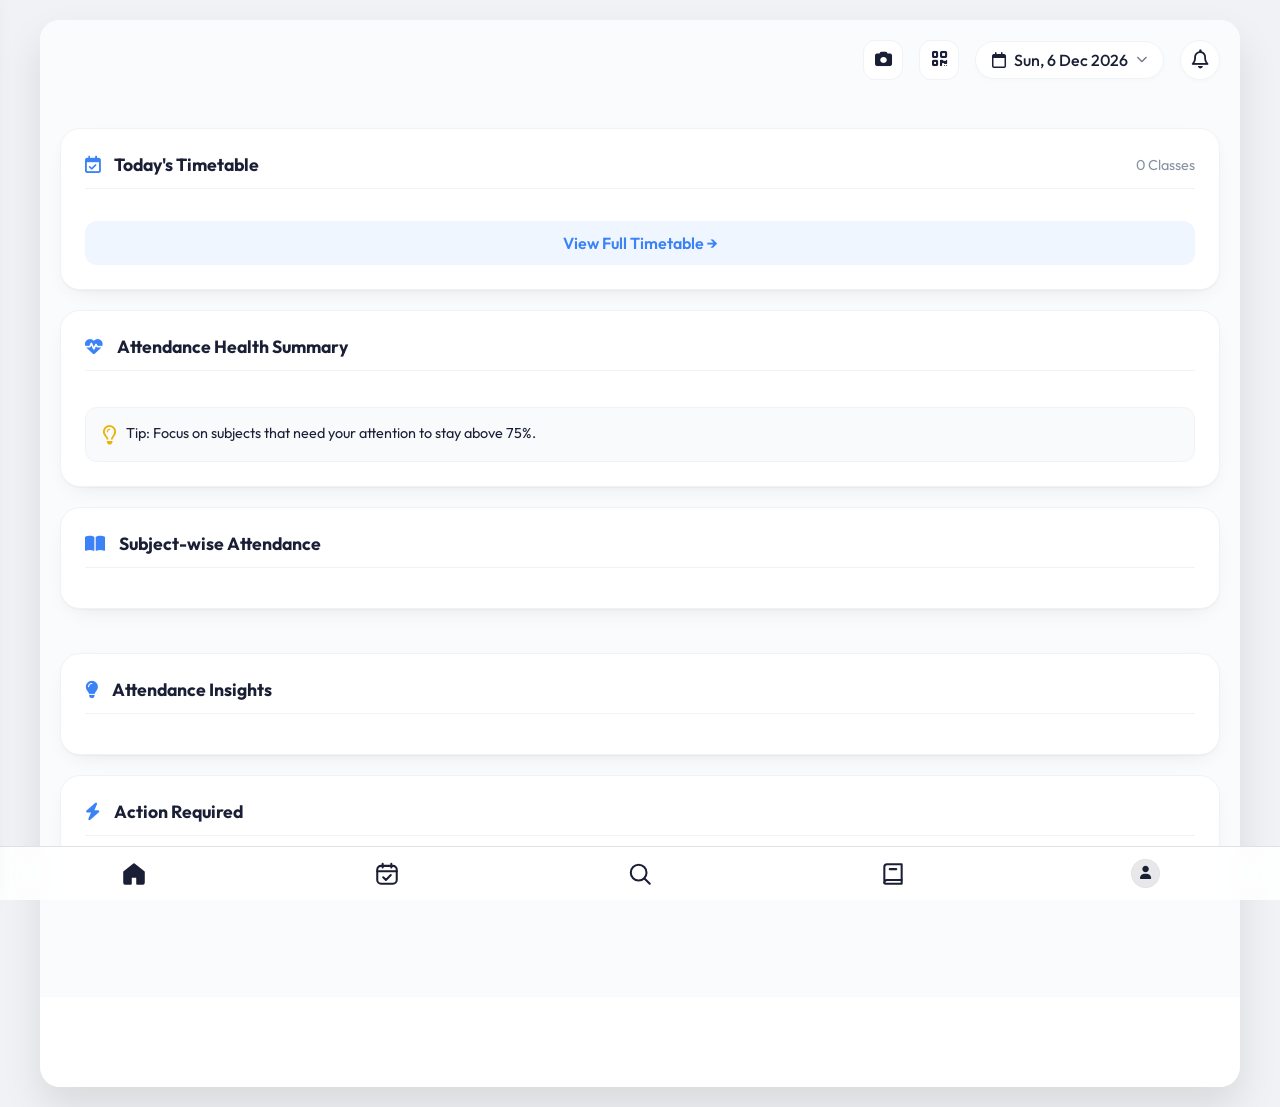
==== index.html @ 0e2555cb "fix: class QR/link carry dates and timetable history; mobile polish - QR codes and share links inclu" ====
<!DOCTYPE html>
<html lang="en">

<head>
    <meta charset="UTF-8">
    <!-- Google Analytics (GA4) -->
    <script async src="https://www.googletagmanager.com/gtag/js?id=G-NNWKQ6SSHN"></script>
    <script>
        window.dataLayer = window.dataLayer || [];
        function gtag() { dataLayer.push(arguments); }
        gtag('js', new Date());
        gtag('config', 'G-NNWKQ6SSHN');
    </script>
    <!-- Microsoft Clarity Analytics -->
    <script type="text/javascript">
        (function (c, l, a, r, i, t, y) {
            c[a] = c[a] || function () { (c[a].q = c[a].q || []).push(arguments) };
            t = l.createElement(r); t.async = 1; t.src = "https://www.clarity.ms/tag/" + i;
            y = l.getElementsByTagName(r)[0]; y.parentNode.insertBefore(t, y);
        })(window, document, "clarity", "script", "ujzwruoqtu");
    </script>
    <!-- Environment Config (Generated at Build Time) -->
    <!-- Contains SHARED_CHATBOT_KEY for Direct API Calls -->
    <script src="js/env-config.js"></script>
    <!-- Supabase Client -->
    <script src="https://unpkg.com/@supabase/supabase-js@2"></script>
    <!-- Font Awesome for Professional Icons -->
    <link rel="stylesheet" href="https://cdnjs.cloudflare.com/ajax/libs/font-awesome/6.5.1/css/all.min.css"
        integrity="sha512-DTOQO9RWCH3ppGqcWaEA1BIZOC6xxalwEsw9c2QQeAIftl+Vegovlnee1c9QX4TctnWMn13TZye+giMm8e2LwA=="
        crossorigin="anonymous" referrerpolicy="no-referrer" />
    <script src="js/supabase-config.js"></script>

    <script src="js/auth-manager.js"></script>
    <script src="js/sync-manager.js?v=5"></script>
    <script src="js/odml-view.js?v=1"></script>
    <script src="js/social-manager.js"></script>
    <!-- Firebase SDK for Cloud Messaging -->
    <script type="module">
        // ==================== FIREBASE CONFIGURATION ====================
        // IMPORTANT: Replace the placeholder values below with your actual
        // Firebase config from: Firebase Console > Project Settings > General > Your apps
        import { initializeApp } from "https://www.gstatic.com/firebasejs/10.7.0/firebase-app.js";
        import { getMessaging, getToken, onMessage } from "https://www.gstatic.com/firebasejs/10.7.0/firebase-messaging.js";
        import { getFirestore, doc, setDoc, serverTimestamp } from "https://www.gstatic.com/firebasejs/10.7.0/firebase-firestore.js";

        const firebaseConfig = {
            apiKey: "AIzaSyA_AbhNHG3WkRjtKfoLkHvrZaWxhJf3Zyk",
            authDomain: "bunk-it-notifications.firebaseapp.com",
            projectId: "bunk-it-notifications",
            storageBucket: "bunk-it-notifications.firebasestorage.app",
            messagingSenderId: "360203480812",
            appId: "1:360203480812:web:9350364110a5db986c7fc9",
            measurementId: "G-DFTJC9Q81Z"
        };

        // VAPID key from Firebase Console > Cloud Messaging > Web Push certificates
        const VAPID_KEY = "BGRvIc4cMEwLInvR809i2aFUUt6OgvgcFhrrqzQhq3VtW1udIBzWX5d_Cg3s_zCGSkBu18s8PaPNkFvJAQr72iE";

        // Initialize Firebase
        const firebaseApp = initializeApp(firebaseConfig);
        const messaging = getMessaging(firebaseApp);
        const db = getFirestore(firebaseApp);

        // Store globally for use in other scripts
        window.firebaseMessaging = messaging;
        window.VAPID_KEY = VAPID_KEY;
        window.firestoreDb = db;

        // Save token to Firestore
        async function saveTokenToFirestore(token) {
            try {
                const userRef = doc(db, "notification_tokens", token);
                await setDoc(userRef, {
                    token: token,
                    reminderTime: "18:00", // Default time
                    enabled: true,
                    updatedAt: serverTimestamp(),
                    deviceType: /Mobi|Android/i.test(navigator.userAgent) ? 'mobile' : 'desktop'
                }, { merge: true });
                console.log("✅ FCM Token saved to Firestore");
            } catch (e) {
                console.error("❌ Error adding token to Firestore: ", e);
            }
        }

        // Request notification permission and get FCM token
        window.requestNotificationPermission = async function () {
            try {
                const permission = await Notification.requestPermission();
                if (permission === 'granted') {
                    console.log('🔔 Notification permission granted.');
                    const token = await getToken(messaging, { vapidKey: VAPID_KEY });
                    if (token) {
                        console.log('🔑 FCM Token:', token);
                        // Store token locally (for both guest and logged-in users)
                        localStorage.setItem('fcmToken', token);

                        // Save to Firestore for scheduled notifications
                        await saveTokenToFirestore(token);

                        // If user is logged in, sync token to backend (optional)
                        if (typeof window.syncFCMToken === 'function') {
                            window.syncFCMToken(token);
                        }
                        return token;
                    } else {
                        console.log('⚠️ No FCM registration token available.');
                    }
                } else {
                    console.log('❌ Notification permission denied.');
                }
            } catch (err) {
                console.error('FCM Token Error:', err);
            }
            return null;
        };

        // Handle foreground messages
        onMessage(messaging, (payload) => {
            console.log('📩 Foreground message received:', payload);
            // Show in-app notification or toast
            if (typeof showToast === 'function') {
                const title = payload.notification?.title || 'New Notification';
                const body = payload.notification?.body || '';
                showToast(`${title}: ${body}`, 'info');
            }
        });

        console.log('🔥 Firebase Messaging initialized');
    </script>
    <!-- App Recovery: Detect and fix black screen issues -->
    <script>
        (function () {
            'use strict';

            // EMERGENCY: If page stuck, enable this URL param to force clear
            if (location.search.includes('forceclear')) {
                if ('caches' in window) caches.keys().then(n => n.forEach(c => caches.delete(c)));
                if ('serviceWorker' in navigator) navigator.serviceWorker.getRegistrations().then(r => r.forEach(s => s.unregister()));
                localStorage.clear();
                sessionStorage.clear();
                alert('Cache cleared! Page will reload.');
                location.href = location.origin + location.pathname;
                return;
            }

            // Recovery timeout - if app doesn't load in 5 seconds, try recovery
            const APP_LOAD_TIMEOUT = 5000;
            const RECOVERY_KEY = 'bunkit_last_recovery';
            const RECOVERY_COOLDOWN = 30000; // 30 seconds between recovery attempts

            // Check if we recently attempted recovery (prevent infinite loops)
            const lastRecovery = localStorage.getItem(RECOVERY_KEY);
            const now = Date.now();
            const recentRecovery = lastRecovery && (now - parseInt(lastRecovery)) < RECOVERY_COOLDOWN;

            // Set up recovery timer
            const recoveryTimer = setTimeout(async () => {
                // Check if body has content (app loaded)
                const body = document.body;
                const hasContent = body && body.innerHTML.trim().length > 500;

                if (!hasContent) {
                    console.warn('⚠️ App appears stuck - attempting recovery...');

                    if (!recentRecovery) {
                        // Mark recovery attempt
                        localStorage.setItem(RECOVERY_KEY, now.toString());

                        // Try to clear service worker cache
                        if ('caches' in window) {
                            try {
                                const cacheNames = await caches.keys();
                                await Promise.all(cacheNames.map(name => caches.delete(name)));
                                console.log('✅ Cleared all caches');
                            } catch (e) {
                                console.error('Cache clear failed:', e);
                            }
                        }

                        // Unregister service workers
                        if ('serviceWorker' in navigator) {
                            try {
                                const registrations = await navigator.serviceWorker.getRegistrations();
                                await Promise.all(registrations.map(r => r.unregister()));
                                console.log('✅ Unregistered service workers');
                            } catch (e) {
                                console.error('SW unregister failed:', e);
                            }
                        }

                        // Force hard reload
                        location.reload(true);
                    } else {
                        console.log('⏳ Recovery attempted recently, waiting...');
                    }
                }
            }, APP_LOAD_TIMEOUT);

            // Cancel recovery timer when app loads successfully
            window.addEventListener('load', () => {
                clearTimeout(recoveryTimer);
                localStorage.removeItem(RECOVERY_KEY);
                console.log('✅ App loaded successfully');
            });

            // Also cancel on DOMContentLoaded
            document.addEventListener('DOMContentLoaded', () => {
                setTimeout(() => clearTimeout(recoveryTimer), 3000);
            });
        })();
    </script>
    <!-- Anti-DevTools Protection (deters casual users) -->
    <script>
        (function () {
            'use strict';

            // Disable right-click context menu
            document.addEventListener('contextmenu', function (e) {
                e.preventDefault();
                console.log('🔒 Right-click disabled');
            });

            // Block common DevTools keyboard shortcuts
            document.addEventListener('keydown', function (e) {
                // F12
                if (e.key === 'F12') {
                    e.preventDefault();
                    console.log('🔒 F12 blocked');
                    return false;
                }
                // Ctrl+Shift+I (DevTools)
                if (e.ctrlKey && e.shiftKey && e.key === 'I') {
                    e.preventDefault();
                    console.log('🔒 Ctrl+Shift+I blocked');
                    return false;
                }
                // Ctrl+Shift+J (Console)
                if (e.ctrlKey && e.shiftKey && e.key === 'J') {
                    e.preventDefault();
                    console.log('🔒 Ctrl+Shift+J blocked');
                    return false;
                }
                // Ctrl+Shift+C (Element inspector)
                if (e.ctrlKey && e.shiftKey && e.key === 'C') {
                    e.preventDefault();
                    console.log('🔒 Ctrl+Shift+C blocked');
                    return false;
                }
                // Ctrl+U (View source)
                if (e.ctrlKey && e.key === 'u') {
                    e.preventDefault();
                    console.log('🔒 Ctrl+U blocked');
                    return false;
                }
                // Ctrl+S (Save page)
                if (e.ctrlKey && e.key === 's') {
                    e.preventDefault();
                    console.log('🔒 Ctrl+S blocked');
                    return false;
                }
            });

            // DevTools detection (warns in console)
            let devToolsOpen = false;
            const threshold = 160;

            setInterval(function () {
                const widthThreshold = window.outerWidth - window.innerWidth > threshold;
                const heightThreshold = window.outerHeight - window.innerHeight > threshold;

                if (widthThreshold || heightThreshold) {
                    if (!devToolsOpen) {
                        devToolsOpen = true;
                        console.log('%c⚠️ DevTools detected - Welcome developer! 👋', 'font-size: 20px; color: #ff6b6b;');
                    }
                } else {
                    devToolsOpen = false;
                }
            }, 1000);

            // Disable text selection on double-click for UI elements
            document.addEventListener('selectstart', function (e) {
                if (e.target.tagName !== 'INPUT' && e.target.tagName !== 'TEXTAREA') {
                    // Allow selection in form elements
                    if (!e.target.isContentEditable) {
                        // Keep enabled for now - only block if needed
                    }
                }
            });

            console.log('%c🔒 Security measures active', 'color: #28a745; font-weight: bold;');
        })();
    </script>
    <meta name="viewport" content="width=device-width, initial-scale=1.0">
    <title>Bunk it - Free Attendance Tracker App for College Students | 75% Calculator</title>

    <!-- Primary SEO Meta Tags -->
    <meta name="description"
        content="Bunk it is India's #1 free attendance tracker app for college & university students. Calculate how many classes you can skip, maintain 75% attendance, track subjects, and never get detained. Works offline! Used by 50,000+ students across IITs, NITs, and colleges.">
    <meta name="keywords"
        content="attendance tracker app, bunk calculator, college attendance app, 75 percent attendance calculator, how many classes can I skip, attendance manager app, student attendance tracker, proxy attendance, class attendance calculator, bunking classes calculator, college bunk app, attendance shortage calculator, minimum attendance calculator, engineering attendance, medical college attendance, university attendance tracker, class skip calculator, attendance percentage calculator, free attendance app, offline attendance app, best attendance app for students, attendance app India, IIT attendance, NIT attendance, VIT attendance, SRM attendance, college ka attendance, bunk kaise kare, kitni class bunk kar sakte hain, attendance kaise calculate kare">
    <meta name="author" content="Bunk it - Made for Indian Students">
    <meta name="robots" content="index, follow, max-image-preview:large, max-snippet:-1, max-video-preview:-1">
    <meta name="googlebot" content="index, follow, max-image-preview:large, max-snippet:-1, max-video-preview:-1">
    <meta name="bingbot" content="index, follow">
    <link rel="canonical" href="https://bunkitapp.in/">

    <!-- Geographic & Language Targeting for India -->
    <meta name="geo.region" content="IN">
    <meta name="geo.country" content="India">
    <meta name="geo.placename" content="India">
    <meta name="language" content="English, Hindi">
    <meta http-equiv="content-language" content="en-IN">
    <link rel="alternate" hreflang="en-IN" href="https://bunkitapp.in/">
    <link rel="alternate" hreflang="hi" href="https://bunkitapp.in/">
    <link rel="alternate" hreflang="x-default" href="https://bunkitapp.in/">

    <!-- Additional SEO Signals -->
    <meta name="rating" content="General">
    <meta name="distribution" content="Global">
    <meta name="revisit-after" content="3 days">
    <meta name="coverage" content="Worldwide">
    <meta name="target" content="all">
    <meta name="HandheldFriendly" content="True">
    <meta name="MobileOptimized" content="320">

    <!-- Open Graph / Facebook / LinkedIn / WhatsApp -->
    <meta property="og:type" content="website">
    <meta property="og:url" content="https://bunkitapp.in/">
    <meta property="og:title" content="Bunk it - Free Attendance Tracker for College Students">
    <meta property="og:description"
        content="India's smartest attendance app! Calculate bunks, track 75% attendance, manage subjects. Used by 50,000+ students. Free & works offline!">
    <meta property="og:image" content="https://bunkitapp.in/icon-512x512.png">
    <meta property="og:image:secure_url" content="https://bunkitapp.in/icon-512x512.png">
    <meta property="og:image:type" content="image/png">
    <meta property="og:image:width" content="512">
    <meta property="og:image:height" content="512">
    <meta property="og:image:alt" content="Bunk it - Attendance Tracker App Logo">
    <meta property="og:site_name" content="Bunk it">
    <meta property="og:locale" content="en_IN">
    <meta property="og:locale:alternate" content="hi_IN">

    <!-- Twitter Card -->
    <meta name="twitter:card" content="summary_large_image">
    <meta name="twitter:site" content="@bunkitapp">
    <meta name="twitter:creator" content="@bunkitapp">
    <meta name="twitter:url" content="https://bunkitapp.in/">
    <meta name="twitter:title" content="Bunk it - Free Attendance Tracker for College Students">
    <meta name="twitter:description"
        content="Calculate how many classes you can bunk! Track 75% attendance. Used by 50,000+ Indian students. Free & offline!">
    <meta name="twitter:image" content="https://bunkitapp.in/icon-512x512.png">
    <meta name="twitter:image:alt" content="Bunk it App - Smart Attendance Manager">

    <!-- Additional SEO -->
    <meta name="application-name" content="Bunk it">
    <meta name="apple-mobile-web-app-title" content="Bunk it">
    <meta name="apple-mobile-web-app-capable" content="yes">
    <meta name="apple-mobile-web-app-status-bar-style" content="default">
    <meta name="mobile-web-app-capable" content="yes">
    <meta name="format-detection" content="telephone=no">
    <meta name="msapplication-TileColor" content="#667eea">
    <meta name="msapplication-TileImage" content="/icon-144x144.png">
    <meta name="msapplication-config" content="none">

    <!-- Structured Data: WebApplication Schema -->
    <script type="application/ld+json">
    {
        "@context": "https://schema.org",
        "@type": "WebApplication",
        "@id": "https://bunkitapp.in/#webapp",
        "name": "Bunk it - Smart Attendance Manager",
        "alternateName": ["Bunk it", "Bunkit", "Bunk Calculator", "Attendance Tracker", "College Attendance App"],
        "description": "India's #1 free attendance tracker app for college students. Calculate how many classes you can skip, maintain 75% attendance, and never get detained.",
        "url": "https://bunkitapp.in/",
        "applicationCategory": "EducationalApplication",
        "applicationSubCategory": "Student Tools",
        "operatingSystem": "Any (Web, Android, iOS)",
        "browserRequirements": "Requires JavaScript. Works on Chrome, Firefox, Safari, Edge",
        "softwareVersion": "2.0",
        "datePublished": "2024-01-01",
        "dateModified": "2024-12-11",
        "inLanguage": ["en-IN", "hi-IN", "en"],
        "isAccessibleForFree": true,
        "isFamilyFriendly": true,
        "offers": {
            "@type": "Offer",
            "price": "0",
            "priceCurrency": "INR",
            "availability": "https://schema.org/InStock"
        },
        "author": {
            "@type": "Organization",
            "name": "Bunk it Team",
            "url": "https://bunkitapp.in/"
        },
        "publisher": {
            "@type": "Organization",
            "name": "Bunk it",
            "logo": {
                "@type": "ImageObject",
                "url": "https://bunkitapp.in/icon-512x512.png"
            }
        },
        "aggregateRating": {
            "@type": "AggregateRating",
            "ratingValue": "4.8",
            "bestRating": "5",
            "worstRating": "1",
            "ratingCount": "12500",
            "reviewCount": "3200"
        },
        "featureList": [
            "Attendance Percentage Calculator",
            "Bunk/Skip Class Calculator", 
            "75% Attendance Requirement Tracker",
            "Subject-wise Attendance Management",
            "Timetable Integration",
            "Offline Mode Support",
            "Smart Notifications",
            "Data Export/Import",
            "Multi-class Support",
            "Holiday Management",
            "OCR Screenshot Import",
            "AI-Powered Assistance"
        ],
        "keywords": "attendance tracker, bunk calculator, college attendance, 75% attendance, skip class calculator"
    }
    </script>

    <!-- Structured Data: FAQPage Schema (Major SEO Boost) -->
    <script type="application/ld+json">
    {
        "@context": "https://schema.org",
        "@type": "FAQPage",
        "mainEntity": [
            {
                "@type": "Question",
                "name": "How many classes can I bunk to maintain 75% attendance?",
                "acceptedAnswer": {
                    "@type": "Answer",
                    "text": "Use Bunk it's bunk calculator to find out exactly how many classes you can skip while maintaining 75% attendance. Enter your current attendance and total classes, and the app will calculate your safe bunk limit instantly."
                }
            },
            {
                "@type": "Question",
                "name": "Is Bunk it free to use?",
                "acceptedAnswer": {
                    "@type": "Answer",
                    "text": "Yes, Bunk it is completely free! No ads, no subscriptions, no hidden charges. It's made by students for students."
                }
            },
            {
                "@type": "Question",
                "name": "Does Bunk it work offline?",
                "acceptedAnswer": {
                    "@type": "Answer",
                    "text": "Yes! Bunk it is a PWA (Progressive Web App) that works fully offline. Your attendance data is stored locally and you can track everything without internet."
                }
            },
            {
                "@type": "Question",
                "name": "How do I calculate my attendance percentage?",
                "acceptedAnswer": {
                    "@type": "Answer",
                    "text": "Bunk it automatically calculates your attendance percentage. Just log your daily attendance (present/absent), and it shows your percentage for each subject and overall attendance."
                }
            },
            {
                "@type": "Question",
                "name": "Which colleges is Bunk it designed for?",
                "acceptedAnswer": {
                    "@type": "Answer",
                    "text": "Bunk it works for all colleges and universities - IITs, NITs, VIT, SRM, engineering colleges, medical colleges, and any institution with attendance requirements."
                }
            }
        ]
    }
    </script>

    <!-- Structured Data: Organization -->
    <script type="application/ld+json">
    {
        "@context": "https://schema.org",
        "@type": "Organization",
        "name": "Bunk it",
        "url": "https://bunkitapp.in/",
        "logo": "https://bunkitapp.in/icon-512x512.png",
        "description": "Makers of India's #1 attendance tracking app for college students",
        "foundingDate": "2024",
        "areaServed": "Worldwide",
        "audience": {
            "@type": "EducationalAudience",
            "educationalRole": "student"
        }
    }
    </script>
    <!-- Microsoft Clarity Analytics -->
    <script type="text/javascript">
        (function (c, l, a, r, i, t, y) {
            c[a] = c[a] || function () { (c[a].q = c[a].q || []).push(arguments) };
            t = l.createElement(r); t.async = 1; t.src = "https://www.clarity.ms/tag/" + i;
            y = l.getElementsByTagName(r)[0]; y.parentNode.insertBefore(t, y);
        })(window, document, "clarity", "script", "YOUR_CLARITY_ID");
    </script>
    <!-- Confetti Animation Library -->
    <script src="https://cdn.jsdelivr.net/npm/canvas-confetti@1.9.2/dist/confetti.browser.min.js" defer></script>
    <script src="https://cdnjs.cloudflare.com/ajax/libs/tesseract.js/4.1.1/tesseract.min.js" defer></script>
    <script src="https://cdnjs.cloudflare.com/ajax/libs/jspdf/2.5.1/jspdf.umd.min.js" defer></script>
    <script src="https://cdn.jsdelivr.net/npm/chart.js@4.4.0/dist/chart.umd.min.js" defer></script>
    <script src="https://cdnjs.cloudflare.com/ajax/libs/qrcodejs/1.0.0/qrcode.min.js" defer></script>
    <script src="https://cdn.jsdelivr.net/npm/jsqr@1.4.0/dist/jsQR.js" defer></script>
    <!-- LZ-String for URL Compression -->
    <script src="https://cdnjs.cloudflare.com/ajax/libs/lz-string/1.5.0/lz-string.min.js"></script>
    <!-- Google Identity Services for OAuth -->
    <script src="https://accounts.google.com/gsi/client" async defer></script>
    <!-- Google API for Drive -->
    <script src="https://apis.google.com/js/api.js" async defer></script>
    <link rel="manifest" href="manifest.json">
    <meta name="theme-color" content="#667eea" />
    <link rel="apple-touch-icon" href="icon-192x192.png">
    <link rel="icon" type="image/png" href="icon-192x192.png">
    <link rel="preconnect" href="https://fonts.googleapis.com">
    <link rel="preconnect" href="https://fonts.gstatic.com" crossorigin>
    <link href="https://fonts.googleapis.com/css2?family=Outfit:wght@300;400;500;600;700;800&display=swap"
        rel="stylesheet">
    <script>
        if ('serviceWorker' in navigator) {
            window.addEventListener('load', async () => {
                try {
                    // First visit: no worker controls the page yet. Its first activation is not an
                    // update, so it must not reload the page (that restarted the welcome splash).
                    const hadController = !!navigator.serviceWorker.controller;
                    const registration = await navigator.serviceWorker.register('./sw.js');
                    console.log('ServiceWorker registration successful');

                    // === AUTO-REFRESH: Check for updates on every page load ===
                    registration.update(); // Force check for new SW version

                    // Listen for new service worker installing
                    registration.addEventListener('updatefound', () => {
                        const newWorker = registration.installing;
                        console.log('New service worker found, installing...');

                        newWorker.addEventListener('statechange', () => {
                            if (newWorker.state === 'installed' && navigator.serviceWorker.controller) {
                                // New content is available, refresh the page
                                console.log('New content available! Refreshing...');
                                showToast('🔄 Update available! reloading...', 'info');
                                // Skip waiting and activate immediately
                                newWorker.postMessage({ type: 'SKIP_WAITING' });
                            }
                        });
                    });

                    // Refresh page when new service worker takes control
                    let refreshing = false;
                    navigator.serviceWorker.addEventListener('controllerchange', () => {
                        if (!hadController) return; // first install, nothing to refresh
                        if (!refreshing) {
                            refreshing = true;
                            console.log('New service worker activated, reloading page...');
                            window.location.reload();
                        }
                    });

                    // Register for background sync if supported
                    if ('sync' in registration) {
                        // Register sync when going offline
                        window.addEventListener('offline', async () => {
                            console.log('App went offline, registering sync...');
                        });

                        // Trigger sync when coming back online
                        window.addEventListener('online', async () => {
                            console.log('App back online, triggering sync...');
                            try {
                                await registration.sync.register('sync-attendance');
                                await registration.sync.register('sync-settings');
                                console.log('Background sync registered');
                            } catch (e) {
                                console.log('Background sync registration failed:', e);
                            }
                        });
                    }

                    // === OPTIMIZATION: Request Periodic Background Sync (Chrome/Android) ===
                    if ('periodicSync' in registration) {
                        try {
                            const status = await navigator.permissions.query({
                                name: 'periodic-background-sync',
                            });

                            if (status.state === 'granted') {
                                await registration.periodicSync.register('check-notification', {
                                    minInterval: 12 * 60 * 60 * 1000 // 12 hours (browser minimum)
                                });
                                console.log('Periodic background sync registered');
                            }
                        } catch (e) {
                            console.log('Periodic sync registration failed:', e);
                        }
                    }

                    // === OPTIMIZATION: Keep-Alive Heartbeat ===
                    // Pings the SW every 25s to keep it from going idle while app is in background (but not closed)
                    setInterval(() => {
                        if (navigator.serviceWorker.controller) {
                            navigator.serviceWorker.controller.postMessage({ type: 'KEEP_ALIVE' });
                        }
                    }, 25000);
                } catch (err) {
                    console.log('ServiceWorker registration failed: ', err);
                }
            });
        }
    </script>
    <style>
        /* --- MODERN UI & RESPONSIVENESS ENHANCEMENTS --- */
        :root {
            --primary-grad-start: #667eea;
            --primary-grad-end: #764ba2;
            --secondary-grad-start: #4facfe;
            --secondary-grad-end: #00f2fe;
            --success-grad-start: #28a745;
            --success-grad-end: #20c997;
            --danger-color: #e74c3c;
            --warning-color: #f39c12;
            --info-color: #1abc9c;
            --body-bg: #f0f2f5;
            /* Light mode background */
            --light-bg: #f8f9fa;
            --dark-text: #2c3e50;
            --medium-text: #6c757d;
            --border-color: #dee2e6;
            --card-shadow: 0 10px 30px rgba(0, 0, 0, 0.08);
            --border-radius-md: 12px;
            --border-radius-lg: 20px;
            --container-bg: #ffffff;
            /* Brighter light mode container */
            --card-bg: white;
            --header-text-color: white;
        }

        /* --- NEW: Dark Mode Theme --- */
        /* --- NEW: Dark Mode Theme (Glassmorphism 2.0) --- */
        body.dark-mode {
            --primary-grad-start: #7f8cfa;
            --primary-grad-end: #8e6ab4;
            --secondary-grad-start: #5faee3;
            --secondary-grad-end: #32c4cf;
            --success-grad-start: #30bf54;
            --success-grad-end: #29d9a6;
            --danger-color: #ff6b6b;
            --warning-color: #ffb142;
            --info-color: #25ccb0;
            --body-bg: #000000;
            --light-bg: #1e1e1e;
            --dark-text: #ecf0f1;
            --medium-text: #95a5a6;
            --border-color: rgba(255, 255, 255, 0.1);
            --card-shadow: 0 10px 30px rgba(0, 0, 0, 0.3);
            --container-bg: #121212;
            /* Glassmorphism: Semi-transparent backgrounds */
            --card-bg: rgba(30, 30, 30, 0.70);
            --header-text-color: #ecf0f1;
            --input-bg: rgba(255, 255, 255, 0.05);
            /* Glass inputs */
            --input-text: #ecf0f1;
            --input-border: rgba(255, 255, 255, 0.1);
            --warning-bg: rgba(255, 177, 66, 0.15);
            color-scheme: dark;
        }

        /* Glassmorphism Global Styles */
        body.dark-mode .card,
        body.dark-mode .modal-content,
        body.dark-mode .sidenav,
        body.dark-mode .fixed-ui-button {
            -webkit-backdrop-filter: blur(20px);
            backdrop-filter: blur(20px);
            border: 1px solid rgba(255, 255, 255, 0.08);
        }

        /* --- MICRO-INTERACTIONS --- */

        /* 1. Button Click Effect */
        button:active,
        .fixed-ui-button:active {
            transform: scale(0.96);
        }

        /* 2. Card Hover Lift (Desktop only) */
        @media (hover: hover) {
            .card:hover {
                transform: translateY(-4px);
                transition: transform 0.3s cubic-bezier(0.25, 0.8, 0.25, 1), box-shadow 0.3s ease;
            }
        }

        /* 3. Input Focus Glow */
        input:focus,
        select:focus,
        textarea:focus {
            outline: none;
            border-color: var(--primary-grad-start) !important;
            box-shadow: 0 0 0 3px rgba(102, 126, 234, 0.3);
            transition: all 0.2s ease;
        }

        * {
            margin: 0;
            padding: 0;
            box-sizing: border-box;
        }

        body {
            font-family: 'Outfit', sans-serif;
            background: var(--body-bg);
            min-height: 100vh;
            padding: 20px;
            color: var(--dark-text);
            transition: background 0.3s ease, color 0.3s ease;
        }

        /* --- CUSTOM SCROLLBARS --- */
        ::-webkit-scrollbar {
            width: 8px;
            height: 8px;
        }

        ::-webkit-scrollbar-track {
            background: transparent;
        }

        ::-webkit-scrollbar-thumb {
            background: rgba(150, 150, 150, 0.4);
            border-radius: 4px;
        }

        ::-webkit-scrollbar-thumb:hover {
            background: rgba(150, 150, 150, 0.6);
        }

        /* --- REWRITTEN: Sidenav Hamburger Menu & Fixed UI Buttons --- */
        .fixed-ui-button {
            position: fixed;
            background: var(--card-bg);
            border: 1px solid var(--border-color);
            border-radius: 50%;
            cursor: pointer;
            width: 50px;
            height: 50px;
            z-index: 1003;
            display: flex;
            align-items: center;
            justify-content: center;
            box-shadow: 0 4px 10px rgba(0, 0, 0, 0.1);
        }

        .hamburger-btn-fixed {
            top: 20px;
            left: 20px;
            font-size: 24px;
            color: var(--dark-text);
        }

        .theme-switch-wrapper {
            top: 20px;
            right: 20px;
        }

        .sidenav {
            height: 100%;
            width: 280px;
            position: fixed;
            z-index: 1002;
            top: 0;
            left: -300px;
            background-color: var(--card-bg);
            box-shadow: 5px 0 25px rgba(0, 0, 0, 0.15);
            overflow-x: hidden;
            overflow-y: auto;
            transition: left 0.4s cubic-bezier(0.4, 0, 0.2, 1);
            padding-top: 60px;
            border-right: 1px solid rgba(255, 255, 255, 0.1);
        }

        .sidenav.active {
            left: 0;
        }

        .sidenav .close-btn {
            position: absolute;
            top: 15px;
            right: 25px;
            font-size: 36px;
            margin-left: 50px;
            color: var(--dark-text);
            text-decoration: none;
            cursor: pointer;
            transition: transform 0.3s ease;
        }

        .sidenav .close-btn:hover {
            transform: rotate(90deg);
        }

        .sidenav-header {
            padding: 10px 20px;
            text-align: center;
            font-size: 1.5rem;
            font-weight: 600;
            margin-bottom: 20px;
        }

        .sidenav a {
            padding: 12px 12px 12px 28px;
            text-decoration: none;
            font-size: 1.1rem;
            color: var(--dark-text);
            display: block;
            transition: all 0.3s ease;
            border-radius: 8px;
            margin: 2px 10px;
        }

        .sidenav a:hover {
            background: linear-gradient(90deg, rgba(102, 126, 234, 0.15), rgba(102, 126, 234, 0.05));
            padding-left: 32px;
        }

        .sidenav-dropdown-toggle {
            display: flex;
            justify-content: space-between;
            align-items: center;
            cursor: pointer;
        }

        .sidenav-dropdown-content {
            display: none;
            background-color: rgba(128, 128, 128, 0.05);
            padding-left: 20px;
        }

        .sidenav-dropdown-content a {
            font-size: 1rem;
            padding: 10px 10px 10px 35px;
        }

        .menu-overlay {
            display: none;
            position: fixed;
            top: 0;
            left: 0;
            width: 100%;
            height: 100%;
            background-color: rgba(0, 0, 0, 0.5);
            -webkit-backdrop-filter: blur(8px);
            backdrop-filter: blur(8px);
            z-index: 1001;
            touch-action: none;
            -webkit-tap-highlight-color: transparent;
        }

        .menu-overlay.active {
            display: block;
        }


        .container {
            max-width: 1200px;
            margin: 0 auto;
            background: var(--container-bg);
            border-radius: var(--border-radius-lg);
            box-shadow: 0 20px 40px rgba(0, 0, 0, 0.1);
            overflow: hidden;
            transition: background 0.3s ease;
        }

        .header {
            background: linear-gradient(135deg, var(--secondary-grad-start), var(--primary-grad-start), var(--secondary-grad-end));
            background-size: 200% 200%;
            animation: gradientShift 6s ease infinite;
            color: var(--header-text-color);
            padding: 40px 30px;
            text-align: center;
            position: relative;
            overflow: visible;
        }

        .header::before {
            content: '';
            position: absolute;
            top: -50%;
            left: -50%;
            width: 200%;
            height: 200%;
            background: radial-gradient(circle, rgba(255, 255, 255, 0.1) 0%, transparent 60%);
            animation: float 8s ease-in-out infinite;
            pointer-events: none;
        }

        .header h1 {
            font-size: 2.8rem;
            margin-bottom: 10px;
            font-weight: 700;
            text-shadow: 2px 2px 4px rgba(0, 0, 0, 0.2);
            animation: fadeInUp 0.8s ease-out;
            letter-spacing: 1px;
        }

        .header p {
            font-size: 1.2rem;
            opacity: 0.95;
            animation: fadeInUp 0.8s ease-out 0.2s both;
        }

        .theme-switch {
            position: relative;
            display: inline-block;
            width: 50px;
            height: 26px;
        }

        .theme-switch input {
            opacity: 0;
            width: 0;
            height: 0;
        }

        .theme-switch .slider {
            position: absolute;
            cursor: pointer;
            top: 0;
            left: 0;
            right: 0;
            bottom: 0;
            background-color: #ccc;
            transition: .4s;
            border-radius: 34px;
        }

        .theme-switch .slider:before {
            position: absolute;
            content: "☀️";
            height: 20px;
            width: 20px;
            left: 3px;
            bottom: 3px;
            background-color: white;
            transition: .4s;
            border-radius: 50%;
            display: flex;
            align-items: center;
            justify-content: center;
            font-size: 12px;
        }

        .theme-switch input:checked+.slider {
            background-color: var(--light-bg);
        }

        .theme-switch input:checked+.slider:before {
            content: "🌙";
            transform: translateX(24px);
            background-color: var(--dark-text);
            color: white;
        }

        .class-selector-section {
            background: var(--card-bg);
            padding: 30px;
            border-bottom: 1px solid var(--border-color);
        }

        .class-selector-header {
            display: flex;
            justify-content: space-between;
            align-items: center;
            margin-bottom: 20px;
            flex-wrap: wrap;
            gap: 15px;
        }

        .class-selector-header h3 {
            font-size: 1.5rem;
            flex-grow: 1;
            text-align: center;
        }

        .class-selector-header .header-actions {
            display: flex;
            gap: 10px;
            flex-wrap: wrap;
        }

        .btn {
            border: none;
            padding: 12px 28px;
            border-radius: 16px;
            cursor: pointer;
            font-weight: 600;
            font-size: 0.95rem;
            /* Apple Liquid Glass - Spring transition */
            transition: all 0.4s cubic-bezier(0.175, 0.885, 0.32, 1.275);
            color: white;
            text-shadow: 0 1px 2px rgba(0, 0, 0, 0.15);
            position: relative;
            overflow: hidden;
            /* Liquid Glass base */
            -webkit-backdrop-filter: blur(12px) saturate(150%);
            backdrop-filter: blur(12px) saturate(150%);
            border: 1px solid rgba(255, 255, 255, 0.2);
            /* 3D depth with inner highlights */
            box-shadow:
                0 4px 20px rgba(0, 0, 0, 0.15),
                0 1px 0 rgba(255, 255, 255, 0.25) inset,
                0 -1px 0 rgba(0, 0, 0, 0.1) inset;
            transform-style: preserve-3d;
        }

        /* Shimmer overlay - sweeps on hover */
        .btn::before {
            content: '';
            position: absolute;
            top: 0;
            left: 0;
            right: 0;
            bottom: 0;
            background: linear-gradient(105deg,
                    transparent 0%,
                    transparent 40%,
                    rgba(255, 255, 255, 0.5) 50%,
                    transparent 60%,
                    transparent 100%);
            background-size: 200% 100%;
            background-position: -200% center;
            opacity: 0;
            transition: opacity 0.3s ease;
            pointer-events: none;
            border-radius: inherit;
        }

        /* Top edge highlight */
        .btn::after {
            content: '';
            position: absolute;
            top: 0;
            left: 10%;
            right: 10%;
            height: 1px;
            background: linear-gradient(90deg,
                    transparent,
                    rgba(255, 255, 255, 0.5),
                    transparent);
            opacity: 0.6;
            pointer-events: none;
        }

        /* Hover: Grow + Shimmer + Enhanced Glow */
        .btn:hover {
            transform: translateY(-3px) scale(1.03);
            box-shadow:
                0 8px 32px rgba(0, 0, 0, 0.2),
                0 1px 0 rgba(255, 255, 255, 0.35) inset,
                0 0 30px rgba(102, 126, 234, 0.25);
            border-color: rgba(255, 255, 255, 0.35);
        }

        .btn:hover::before {
            opacity: 1;
            animation: liquidGlassShimmer 1.2s ease-in-out;
        }

        /* Active: Quick responsive pop */
        .btn:active {
            transform: translateY(1px) scale(0.97);
            box-shadow:
                0 2px 10px rgba(0, 0, 0, 0.2),
                0 1px 0 rgba(255, 255, 255, 0.15) inset;
            transition: all 0.08s ease;
        }

        .btn.primary-btn {
            background: linear-gradient(135deg, var(--primary-grad-start) 0%, var(--primary-grad-end) 100%);
            box-shadow: 0 4px 15px rgba(102, 126, 234, 0.3);
        }

        .btn.primary-btn:hover {
            box-shadow:
                0 8px 32px rgba(102, 126, 234, 0.4),
                0 1px 0 rgba(255, 255, 255, 0.35) inset,
                0 0 40px rgba(102, 126, 234, 0.3);
        }

        .btn.secondary-btn {
            background: linear-gradient(135deg, rgba(120, 130, 140, 0.92), rgba(100, 110, 120, 0.92));
            box-shadow:
                0 4px 20px rgba(120, 130, 140, 0.3),
                0 1px 0 rgba(255, 255, 255, 0.35) inset;
        }

        .btn.secondary-btn:hover {
            box-shadow:
                0 8px 32px rgba(108, 117, 125, 0.35),
                0 1px 0 rgba(255, 255, 255, 0.3) inset,
                0 0 30px rgba(108, 117, 125, 0.2);
        }

        .btn.warning-btn {
            background: linear-gradient(135deg, rgba(255, 180, 50, 0.92), rgba(255, 160, 30, 0.92));
            box-shadow:
                0 4px 20px rgba(255, 180, 50, 0.35),
                0 1px 0 rgba(255, 255, 255, 0.4) inset;
        }

        .btn.warning-btn:hover {
            box-shadow:
                0 8px 32px rgba(243, 156, 18, 0.45),
                0 1px 0 rgba(255, 255, 255, 0.35) inset,
                0 0 40px rgba(243, 156, 18, 0.3);
        }

        .btn.info-btn {
            background: linear-gradient(135deg, rgba(60, 220, 180, 0.92), rgba(40, 200, 160, 0.92));
            box-shadow:
                0 4px 20px rgba(60, 220, 180, 0.35),
                0 1px 0 rgba(255, 255, 255, 0.4) inset;
        }

        .btn.info-btn:hover {
            box-shadow:
                0 8px 32px rgba(26, 188, 156, 0.45),
                0 1px 0 rgba(255, 255, 255, 0.35) inset,
                0 0 40px rgba(26, 188, 156, 0.3);
        }

        .btn.danger-btn {
            background: linear-gradient(135deg, rgba(255, 120, 120, 0.92), rgba(255, 100, 100, 0.92));
            box-shadow:
                0 4px 20px rgba(255, 120, 120, 0.35),
                0 1px 0 rgba(255, 255, 255, 0.4) inset;
        }

        .btn.danger-btn:hover {
            box-shadow:
                0 8px 32px rgba(231, 76, 60, 0.45),
                0 1px 0 rgba(255, 255, 255, 0.35) inset,
                0 0 40px rgba(231, 76, 60, 0.3);
        }

        .btn.success-btn {
            background: linear-gradient(135deg, rgba(100, 220, 120, 0.92), rgba(80, 210, 100, 0.92));
            box-shadow:
                0 4px 20px rgba(100, 220, 120, 0.35),
                0 1px 0 rgba(255, 255, 255, 0.4) inset;
        }

        .btn.success-btn:hover {
            box-shadow:
                0 8px 32px rgba(40, 167, 69, 0.45),
                0 1px 0 rgba(255, 255, 255, 0.35) inset,
                0 0 40px rgba(40, 167, 69, 0.3);
        }

        /* ========================================
           APPLE LIQUID GLASS UI EFFECTS
           iOS 26 / visionOS inspired design system
           ======================================== */

        /* Shimmer Animation - Light sweep across surface */
        @keyframes liquidGlassShimmer {
            0% {
                background-position: -200% center;
            }

            100% {
                background-position: 200% center;
            }
        }

        /* Edge Glow Animation */
        @keyframes edgeGlow {

            0%,
            100% {
                box-shadow:
                    0 0 0 1px rgba(255, 255, 255, 0.1),
                    0 4px 20px rgba(102, 126, 234, 0.2);
            }

            50% {
                box-shadow:
                    0 0 0 1px rgba(255, 255, 255, 0.3),
                    0 4px 30px rgba(102, 126, 234, 0.4),
                    0 0 20px rgba(118, 75, 162, 0.3);
            }
        }

        /* Subtle Float Animation */
        @keyframes subtleFloat {

            0%,
            100% {
                transform: translateY(0);
            }

            50% {
                transform: translateY(-2px);
            }
        }

        /* Liquid Glass Button Base */
        .btn-glass {
            position: relative;
            padding: 14px 32px;
            border: none;
            border-radius: 16px;
            cursor: pointer;
            font-weight: 600;
            font-size: 1rem;
            color: white;
            background: linear-gradient(135deg,
                    rgba(255, 255, 255, 0.15) 0%,
                    rgba(255, 255, 255, 0.05) 100%);
            -webkit-backdrop-filter: blur(20px) saturate(180%);
            backdrop-filter: blur(20px) saturate(180%);
            border: 1px solid rgba(255, 255, 255, 0.2);
            box-shadow:
                0 4px 24px rgba(0, 0, 0, 0.15),
                0 1px 0 rgba(255, 255, 255, 0.2) inset,
                0 -1px 0 rgba(0, 0, 0, 0.1) inset;
            overflow: hidden;
            transition: all 0.4s cubic-bezier(0.175, 0.885, 0.32, 1.275);
            transform-style: preserve-3d;
            perspective: 1000px;
        }

        /* Glass Shimmer Overlay */
        .btn-glass::before {
            content: '';
            position: absolute;
            top: 0;
            left: 0;
            right: 0;
            bottom: 0;
            background: linear-gradient(90deg,
                    transparent 0%,
                    rgba(255, 255, 255, 0) 40%,
                    rgba(255, 255, 255, 0.4) 50%,
                    rgba(255, 255, 255, 0) 60%,
                    transparent 100%);
            background-size: 200% 100%;
            opacity: 0;
            transition: opacity 0.3s ease;
            pointer-events: none;
            border-radius: inherit;
        }

        /* Edge Highlight Overlay */
        .btn-glass::after {
            content: '';
            position: absolute;
            top: 0;
            left: 0;
            right: 0;
            bottom: 0;
            border-radius: inherit;
            background: radial-gradient(ellipse at 50% 0%,
                    rgba(255, 255, 255, 0.3) 0%,
                    transparent 50%);
            opacity: 0.5;
            pointer-events: none;
            transition: opacity 0.3s ease;
        }

        /* Hover State - Grow + Shimmer + Glow */
        .btn-glass:hover {
            transform: translateY(-3px) scale(1.03);
            box-shadow:
                0 8px 32px rgba(0, 0, 0, 0.2),
                0 1px 0 rgba(255, 255, 255, 0.3) inset,
                0 0 40px rgba(102, 126, 234, 0.3);
            border-color: rgba(255, 255, 255, 0.4);
        }

        .btn-glass:hover::before {
            opacity: 1;
            animation: liquidGlassShimmer 1.5s ease-in-out;
        }

        .btn-glass:hover::after {
            opacity: 0.8;
        }

        /* Active/Press State - Responsive Pop */
        .btn-glass:active {
            transform: translateY(1px) scale(0.97);
            box-shadow:
                0 2px 12px rgba(0, 0, 0, 0.2),
                0 1px 0 rgba(255, 255, 255, 0.1) inset;
            transition: all 0.1s ease;
        }

        /* Glass Button Variants */
        .btn-glass.primary {
            background: linear-gradient(135deg,
                    rgba(102, 126, 234, 0.6) 0%,
                    rgba(118, 75, 162, 0.6) 100%);
        }

        .btn-glass.success {
            background: linear-gradient(135deg,
                    rgba(40, 167, 69, 0.6) 0%,
                    rgba(32, 201, 151, 0.6) 100%);
        }

        .btn-glass.danger {
            background: linear-gradient(135deg,
                    rgba(231, 76, 60, 0.6) 0%,
                    rgba(192, 57, 43, 0.6) 100%);
        }

        .btn-glass.warning {
            background: linear-gradient(135deg,
                    rgba(243, 156, 18, 0.6) 0%,
                    rgba(230, 126, 34, 0.6) 100%);
        }

        /* Dark Mode Glass Adjustments */
        .dark-mode .btn-glass {
            background: linear-gradient(135deg,
                    rgba(255, 255, 255, 0.08) 0%,
                    rgba(255, 255, 255, 0.02) 100%);
            border-color: rgba(255, 255, 255, 0.1);
            box-shadow:
                0 4px 24px rgba(0, 0, 0, 0.4),
                0 1px 0 rgba(255, 255, 255, 0.1) inset,
                0 -1px 0 rgba(0, 0, 0, 0.3) inset;
        }

        .dark-mode .btn-glass:hover {
            box-shadow:
                0 8px 32px rgba(0, 0, 0, 0.5),
                0 1px 0 rgba(255, 255, 255, 0.15) inset,
                0 0 60px rgba(102, 126, 234, 0.2);
        }

        /* ========================================
           LIQUID GLASS CARDS
           ======================================== */
        .glass-card {
            background: rgba(255, 255, 255, 0.1);
            -webkit-backdrop-filter: blur(20px) saturate(180%);
            backdrop-filter: blur(20px) saturate(180%);
            border-radius: 24px;
            border: 1px solid rgba(255, 255, 255, 0.2);
            box-shadow:
                0 8px 32px rgba(0, 0, 0, 0.1),
                0 1px 0 rgba(255, 255, 255, 0.2) inset;
            padding: 24px;
            transition: all 0.4s cubic-bezier(0.175, 0.885, 0.32, 1.275);
            position: relative;
            overflow: hidden;
        }

        .glass-card::before {
            content: '';
            position: absolute;
            top: 0;
            left: -100%;
            width: 100%;
            height: 100%;
            background: linear-gradient(90deg,
                    transparent,
                    rgba(255, 255, 255, 0.2),
                    transparent);
            transition: left 0.6s ease;
        }

        .glass-card:hover {
            transform: translateY(-5px);
            box-shadow:
                0 16px 48px rgba(0, 0, 0, 0.15),
                0 1px 0 rgba(255, 255, 255, 0.3) inset,
                0 0 50px rgba(102, 126, 234, 0.15);
            border-color: rgba(255, 255, 255, 0.3);
        }

        .glass-card:hover::before {
            left: 100%;
        }

        .dark-mode .glass-card {
            background: rgba(255, 255, 255, 0.05);
            border-color: rgba(255, 255, 255, 0.1);
            box-shadow:
                0 8px 32px rgba(0, 0, 0, 0.3),
                0 1px 0 rgba(255, 255, 255, 0.05) inset;
        }

        /* ========================================
           LIQUID GLASS INPUTS
           ======================================== */
        .glass-input {
            background: rgba(255, 255, 255, 0.1);
            -webkit-backdrop-filter: blur(12px);
            backdrop-filter: blur(12px);
            border: 1px solid rgba(255, 255, 255, 0.2);
            border-radius: 12px;
            padding: 14px 18px;
            color: var(--dark-text);
            font-size: 1rem;
            transition: all 0.3s ease;
            box-shadow:
                0 2px 8px rgba(0, 0, 0, 0.05),
                0 1px 0 rgba(255, 255, 255, 0.2) inset;
        }

        .glass-input:focus {
            outline: none;
            border-color: rgba(102, 126, 234, 0.5);
            box-shadow:
                0 4px 16px rgba(102, 126, 234, 0.2),
                0 0 0 4px rgba(102, 126, 234, 0.1),
                0 1px 0 rgba(255, 255, 255, 0.3) inset;
        }

        .dark-mode .glass-input {
            background: rgba(255, 255, 255, 0.05);
            color: white;
            border-color: rgba(255, 255, 255, 0.1);
        }

        /* Toggle Switch */
        .toggle-switch {
            position: relative;
            display: inline-block;
            width: 50px;
            height: 28px;
        }

        .toggle-switch input {
            opacity: 0;
            width: 0;
            height: 0;
        }

        .slider {
            position: absolute;
            cursor: pointer;
            top: 0;
            left: 0;
            right: 0;
            bottom: 0;
            background-color: rgba(120, 120, 128, 0.3);
            backdrop-filter: blur(4px);
            transition: .4s;
            border-radius: 34px;
            border: 1px solid rgba(255, 255, 255, 0.2);
        }

        .slider:before {
            position: absolute;
            content: "";
            height: 20px;
            width: 20px;
            left: 4px;
            bottom: 3px;
            background-color: white;
            transition: .4s;
            border-radius: 50%;
            box-shadow: 0 2px 4px rgba(0, 0, 0, 0.2);
        }

        input:checked+.slider {
            background: linear-gradient(135deg, #667eea, #764ba2);
        }

        input:checked+.slider:before {
            transform: translateX(22px);
        }

        /* ========================================
           FLOATING ACTION BUTTON - LIQUID GLASS
           ======================================== */
        .fab-glass {
            position: fixed;
            width: 60px;
            height: 60px;
            border-radius: 50%;
            display: flex;
            align-items: center;
            justify-content: center;
            cursor: pointer;
            background: linear-gradient(135deg,
                    rgba(102, 126, 234, 0.7) 0%,
                    rgba(118, 75, 162, 0.7) 100%);
            -webkit-backdrop-filter: blur(20px);
            backdrop-filter: blur(20px);
            border: 2px solid rgba(255, 255, 255, 0.3);
            box-shadow:
                0 8px 32px rgba(102, 126, 234, 0.4),
                0 2px 0 rgba(255, 255, 255, 0.3) inset;
            transition: all 0.4s cubic-bezier(0.175, 0.885, 0.32, 1.275);
            animation: subtleFloat 3s ease-in-out infinite;
            z-index: 999;
        }

        .fab-glass:hover {
            transform: scale(1.1);
            animation: edgeGlow 2s ease-in-out infinite;
            box-shadow:
                0 12px 40px rgba(102, 126, 234, 0.5),
                0 2px 0 rgba(255, 255, 255, 0.4) inset,
                0 0 30px rgba(118, 75, 162, 0.4);
        }

        .fab-glass:active {
            transform: scale(0.95);
            animation: none;
        }

        /* ========================================
           LIQUID GLASS TOGGLE/SWITCH
           ======================================== */
        .glass-toggle {
            width: 52px;
            height: 28px;
            background: rgba(120, 120, 128, 0.3);
            -webkit-backdrop-filter: blur(10px);
            backdrop-filter: blur(10px);
            border-radius: 14px;
            position: relative;
            cursor: pointer;
            transition: all 0.3s cubic-bezier(0.175, 0.885, 0.32, 1.275);
            border: 1px solid rgba(255, 255, 255, 0.2);
        }

        .glass-toggle::after {
            content: '';
            position: absolute;
            width: 24px;
            height: 24px;
            background: white;
            border-radius: 50%;
            top: 1px;
            left: 2px;
            transition: all 0.3s cubic-bezier(0.175, 0.885, 0.32, 1.275);
            box-shadow: 0 2px 8px rgba(0, 0, 0, 0.2);
        }

        .glass-toggle.active {
            background: linear-gradient(135deg,
                    rgba(52, 199, 89, 0.8) 0%,
                    rgba(48, 209, 88, 0.8) 100%);
        }

        .glass-toggle.active::after {
            left: 25px;
        }

        /* ========================================
           PREMIUM MICRO-INTERACTIONS
           ======================================== */
        /* Ripple effect for touch feedback */
        .touch-ripple {
            position: relative;
            overflow: hidden;
        }

        .touch-ripple::after {
            content: '';
            position: absolute;
            width: 100%;
            height: 100%;
            background: radial-gradient(circle at var(--ripple-x, 50%) var(--ripple-y, 50%),
                    rgba(255, 255, 255, 0.4) 0%,
                    transparent 60%);
            opacity: 0;
            transition: opacity 0.5s ease;
            pointer-events: none;
        }

        .touch-ripple:active::after {
            opacity: 1;
        }

        /* Glow pulse for attention */
        .glow-pulse {
            animation: edgeGlow 2s ease-in-out infinite;
        }

        /* --- TOAST NOTIFICATIONS --- */
        #toast-container {
            position: fixed;
            bottom: 20px;
            left: 50%;
            transform: translateX(-50%);
            z-index: 10000;
            display: flex;
            flex-direction: column;
            gap: 10px;
            pointer-events: none;
        }

        .toast {
            background: rgba(40, 44, 52, 0.9);
            color: white;
            padding: 12px 24px;
            border-radius: 50px;
            font-size: 0.95rem;
            box-shadow: 0 10px 30px rgba(0, 0, 0, 0.3);
            backdrop-filter: blur(10px);
            opacity: 0;
            transform: translateY(20px);
            transition: all 0.3s cubic-bezier(0.175, 0.885, 0.32, 1.275);
            display: flex;
            align-items: center;
            gap: 10px;
            pointer-events: auto;
            border: 1px solid rgba(255, 255, 255, 0.1);
        }

        .toast.show {
            opacity: 1;
            transform: translateY(0);
        }

        .toast.success {
            border-left: 4px solid #2ecc71;
        }

        .toast.error {
            border-left: 4px solid #e74c3c;
        }

        .toast.info {
            border-left: 4px solid #3498db;
        }


        .class-search-wrapper {
            position: relative;
            width: 100%;
            max-width: 500px;
            margin: 0 auto 15px auto;
        }

        .class-search,
        .class-dropdown {
            width: 100%;
            padding: 14px 22px;
            border: 2px solid var(--border-color);
            background-color: var(--card-bg);
            color: var(--dark-text);
            border-radius: 50px;
            font-size: 1.1rem;
            transition: border-color 0.3s, box-shadow 0.3s;
        }

        .class-search:focus,
        .class-dropdown:focus {
            outline: none;
            border-color: var(--primary-grad-start);
            box-shadow: 0 0 0 3px rgba(102, 126, 234, 0.2);
        }

        /* --- PWA Install Sheet --- */
        .pwa-install-sheet {
            position: fixed;
            bottom: -100%;
            /* Hidden by default */
            left: 0;
            right: 0;
            background: var(--card-bg);
            border-radius: 20px 20px 0 0;
            padding: 20px;
            box-shadow: 0 -10px 30px rgba(0, 0, 0, 0.15);
            z-index: 2147483647;
            /* Max safe integer to ensure top visibility */
            transition: bottom 0.4s cubic-bezier(0.175, 0.885, 0.32, 1.275);
            border-top: 1px solid var(--border-color);
            display: flex;
            flex-direction: column;
            gap: 15px;
            max-width: 600px;
            margin: 0 auto;
            /* Center on desktop */
        }

        .pwa-install-sheet.active {
            bottom: 0;
        }

        .pwa-content {
            display: flex;
            align-items: center;
            gap: 15px;
        }

        .pwa-icon {
            width: 60px;
            height: 60px;
            background: linear-gradient(135deg, var(--primary-grad-start), var(--primary-grad-end));
            border-radius: 12px;
            display: flex;
            align-items: center;
            justify-content: center;
            font-size: 30px;
            color: white;
            flex-shrink: 0;
        }

        .pwa-details h3 {
            margin: 0;
            font-size: 1.1rem;
            color: var(--dark-text);
        }

        .pwa-details p {
            margin: 4px 0 0 0;
            font-size: 0.9rem;
            color: var(--medium-text);
        }

        .pwa-actions {
            display: flex;
            gap: 10px;
            margin-top: 5px;
        }

        .pwa-btn {
            flex: 1;
            padding: 10px;
            border: none;
            border-radius: 10px;
            font-weight: 600;
            cursor: pointer;
            font-family: inherit;
        }

        .pwa-btn.secondary {
            background: transparent;
            color: var(--medium-text);
        }

        .pwa-btn.primary {
            background: var(--dark-text);
            /* Black on light, White on dark */
            color: var(--card-bg);
        }

        /* iOS Specifics */
        .ios-instruction {
            display: flex;
            align-items: center;
            gap: 10px;
            font-size: 0.95rem;
            color: var(--dark-text);
            background: var(--light-bg);
            padding: 10px 15px;
            border-radius: 10px;
        }


        .main-content {
            padding: 40px;
        }

        .upload-section {
            background: var(--light-bg);
            border: 3px dashed var(--border-color);
            border-radius: var(--border-radius-lg);
            padding: 50px;
            text-align: center;
            margin-bottom: 30px;
            transition: background-color 0.3s, border-color 0.3s;
        }

        .upload-section.dragover {
            background-color: #e9ecef;
            border-color: var(--primary-grad-start);
        }

        .upload-icon {
            font-size: 4rem;
            color: var(--medium-text);
            margin-bottom: 20px;
        }

        .upload-input {
            display: none;
        }

        .upload-section h3 {
            margin-bottom: 10px;
            font-size: 1.5rem;
        }

        .upload-btn-group {
            display: flex;
            justify-content: center;
            gap: 15px;
            margin-top: 25px;
            flex-wrap: wrap;
        }

        .preview-image {
            max-width: 100%;
            max-height: 400px;
            border-radius: var(--border-radius-md);
            box-shadow: var(--card-shadow);
            margin: 20px 0;
            border: 1px solid var(--border-color);
        }

        .loading {
            display: none;
            text-align: center;
            margin: 30px 0;
        }

        .spinner {
            border: 4px solid #f3f3f3;
            border-top: 4px solid var(--secondary-grad-start);
            border-radius: 50%;
            width: 50px;
            height: 50px;
            animation: spin 1s linear infinite;
            margin: 0 auto 20px;
        }

        @keyframes spin {
            0% {
                transform: rotate(0deg);
            }

            100% {
                transform: rotate(360deg);
            }
        }

        /* === PREMIUM MICRO-ANIMATIONS === */
        @keyframes fadeInUp {
            from {
                opacity: 0;
                transform: translateY(30px);
            }

            to {
                opacity: 1;
                transform: translateY(0);
            }
        }

        @keyframes fadeInScale {
            from {
                opacity: 0;
                transform: scale(0.9);
            }

            to {
                opacity: 1;
                transform: scale(1);
            }
        }

        @keyframes slideInFromRight {
            from {
                opacity: 0;
                transform: translateX(50px);
            }

            to {
                opacity: 1;
                transform: translateX(0);
            }
        }

        @keyframes pulse {

            0%,
            100% {
                transform: scale(1);
            }

            50% {
                transform: scale(1.05);
            }
        }

        @keyframes shimmer {
            0% {
                background-position: -200% 0;
            }

            100% {
                background-position: 200% 0;
            }
        }

        @keyframes gradientShift {

            0%,
            100% {
                background-position: 0% 50%;
            }

            50% {
                background-position: 100% 50%;
            }
        }

        @keyframes glow {

            0%,
            100% {
                box-shadow: 0 0 5px rgba(102, 126, 234, 0.5);
            }

            50% {
                box-shadow: 0 0 20px rgba(102, 126, 234, 0.8), 0 0 30px rgba(102, 126, 234, 0.4);
            }
        }

        @keyframes float {

            0%,
            100% {
                transform: translateY(0);
            }

            50% {
                transform: translateY(-10px);
            }
        }

        @keyframes bounceIn {
            0% {
                opacity: 0;
                transform: scale(0.3);
            }

            50% {
                transform: scale(1.05);
            }

            70% {
                transform: scale(0.95);
            }

            100% {
                opacity: 1;
                transform: scale(1);
            }
        }

        /* Reduced motion preference */
        @media (prefers-reduced-motion: reduce) {

            *,
            *::before,
            *::after {
                animation-duration: 0.01ms !important;
                animation-iteration-count: 1 !important;
                transition-duration: 0.01ms !important;
            }
        }

        /* Skeleton Loading Animation */
        .skeleton {
            background: linear-gradient(90deg, var(--light-bg) 25%, var(--border-color) 50%, var(--light-bg) 75%);
            background-size: 200% 100%;
            animation: shimmer 1.5s infinite;
            border-radius: var(--border-radius-md);
        }

        .skeleton-text {
            height: 16px;
            margin-bottom: 8px;
        }

        .skeleton-title {
            height: 24px;
            width: 60%;
            margin-bottom: 12px;
        }

        .skeleton-card {
            height: 150px;
            margin-bottom: 20px;
        }

        /* Enhanced Focus Ring */
        *:focus-visible {
            outline: 2px solid var(--primary-grad-start);
            outline-offset: 2px;
            border-radius: 4px;
        }

        .settings-section,
        .date-section {
            background: var(--light-bg);
            border-radius: var(--border-radius-lg);
            padding: 25px;
            animation: fadeInUp 0.5s ease-out;
            margin: 30px 0;
        }

        .settings-section h3,
        .date-section h3 {
            margin-bottom: 20px;
            font-size: 1.5rem;
        }

        .grid-inputs {
            display: grid;
            grid-template-columns: repeat(auto-fit, minmax(250px, 1fr));
            gap: 20px;
        }

        .input-group {
            display: flex;
            flex-direction: column;
        }

        .input-group label {
            margin-bottom: 8px;
            font-weight: 600;
            color: var(--dark-text);
        }

        .input-group input,
        .input-group select {
            padding: 12px 15px;
            border: 2px solid var(--border-color);
            border-radius: var(--border-radius-md);
            font-size: 1rem;
            background-color: var(--card-bg);
            color: var(--dark-text);
        }

        .input-group input:focus,
        .input-group select:focus {
            outline: none;
            border-color: var(--primary-grad-start);
            box-shadow: 0 0 0 3px rgba(102, 126, 234, 0.2);
        }

        /* Fix for Dark Mode Select Options */
        body.dark-mode option {
            background-color: #1e1e1e;
            color: white;
        }

        .toggle-group {
            display: flex;
            align-items: center;
            gap: 10px;
        }

        .toggle-group label {
            margin: 0;
        }

        .toggle-switch {
            position: relative;
            display: inline-block;
            width: 50px;
            height: 26px;
        }

        .toggle-switch input {
            opacity: 0;
            width: 0;
            height: 0;
        }

        .slider {
            position: absolute;
            cursor: pointer;
            top: 0;
            left: 0;
            right: 0;
            bottom: 0;
            background-color: #ccc;
            transition: .4s;
            border-radius: 34px;
        }

        .slider:before {
            position: absolute;
            content: "";
            height: 18px;
            width: 18px;
            left: 4px;
            bottom: 4px;
            background-color: white;
            transition: .4s;
            border-radius: 50%;
        }

        input:checked+.slider {
            background-color: var(--primary-grad-start);
        }

        input:checked+.slider:before {
            transform: translateX(24px);
        }

        .results-section {
            margin-top: 40px;
        }

        .subject-card {
            background: var(--card-bg);
            border-radius: var(--border-radius-lg);
            padding: 30px;
            margin: 25px 0;
            box-shadow: var(--card-shadow);
            border-left: 6px solid var(--secondary-grad-start);
            transition: transform 0.4s cubic-bezier(0.4, 0, 0.2, 1), box-shadow 0.4s, border-color 0.3s;
            animation: fadeInUp 0.5s ease-out;
            position: relative;
            overflow: hidden;
        }

        .subject-card::before {
            content: '';
            position: absolute;
            top: 0;
            left: 0;
            width: 100%;
            height: 100%;
            background: linear-gradient(135deg, rgba(102, 126, 234, 0.03), rgba(79, 172, 254, 0.03));
            opacity: 0;
            transition: opacity 0.3s;
            pointer-events: none;
        }

        .subject-card:hover::before {
            opacity: 1;
        }

        .subject-card:hover {
            transform: translateY(-8px) scale(1.01);
            box-shadow: 0 20px 40px rgba(0, 0, 0, 0.15);
            border-left-color: var(--primary-grad-start);
        }

        .subject-card:nth-child(1) {
            animation-delay: 0.1s;
        }

        .subject-card:nth-child(2) {
            animation-delay: 0.2s;
        }

        .subject-card:nth-child(3) {
            animation-delay: 0.3s;
        }

        .subject-card:nth-child(4) {
            animation-delay: 0.4s;
        }

        .subject-card:nth-child(5) {
            animation-delay: 0.5s;
        }

        .subject-title {
            font-size: 1.6rem;
            font-weight: 700;
            margin-bottom: 20px;
            background: linear-gradient(135deg, var(--dark-text), var(--primary-grad-start));
            -webkit-background-clip: text;
            background-clip: text;
            -webkit-text-fill-color: transparent;
        }

        .stats-grid {
            display: grid;
            grid-template-columns: repeat(auto-fit, minmax(180px, 1fr));
            gap: 20px;
            margin: 25px 0;
        }

        .stat-item {
            text-align: center;
            padding: 20px;
            border-radius: var(--border-radius-md);
            background: var(--light-bg);
            border: 1px solid var(--border-color);
            display: flex;
            flex-direction: column;
            justify-content: center;
            transition: all 0.3s cubic-bezier(0.4, 0, 0.2, 1);
            position: relative;
            overflow: hidden;
        }

        .stat-item::before {
            content: '';
            position: absolute;
            top: 0;
            left: 0;
            width: 100%;
            height: 3px;
            background: linear-gradient(90deg, var(--primary-grad-start), var(--secondary-grad-start));
            transform: scaleX(0);
            transition: transform 0.3s ease;
        }

        .stat-item:hover {
            transform: translateY(-3px);
            box-shadow: 0 8px 20px rgba(0, 0, 0, 0.1);
            border-color: var(--primary-grad-start);
        }

        .stat-item:hover::before {
            transform: scaleX(1);
        }

        .stat-label {
            font-size: 0.95rem;
            color: var(--medium-text);
            margin-top: 8px;
            font-weight: 500;
            display: flex;
            align-items: center;
            justify-content: center;
            gap: 5px;
        }

        .stat-value {
            font-size: 2rem;
            font-weight: 700;
            color: var(--secondary-grad-start);
            transition: transform 0.3s ease;
        }

        .stat-item:hover .stat-value {
            transform: scale(1.05);
        }

        .info-icon {
            cursor: pointer;
            color: var(--medium-text);
            font-style: normal;
            font-weight: bold;
            border: 1px solid var(--medium-text);
            border-radius: 50%;
            width: 16px;
            height: 16px;
            font-size: 12px;
            line-height: 16px;
            position: relative;
        }

        .tooltip {
            visibility: hidden;
            width: 220px;
            max-width: 90vw;
            /* MODIFIED: Added for responsiveness */
            background-color: var(--dark-text);
            color: #fff;
            text-align: center;
            border-radius: 6px;
            padding: 8px;
            position: absolute;
            z-index: 1;
            bottom: 125%;
            left: 50%;
            transform: translateX(-50%);
            /* MODIFIED: Replaced margin-left */
            opacity: 0;
            transition: opacity 0.3s;
            font-size: 0.85rem;
            font-weight: 400;
        }

        body.dark-mode .tooltip {
            color: var(--dark-text);
            background-color: var(--light-bg);
        }

        .info-icon:hover .tooltip {
            visibility: visible;
            opacity: 1;
        }

        .stat-value-editable {
            display: flex;
            align-items: center;
            justify-content: center;
            font-size: 2rem;
            font-weight: 700;
            color: var(--secondary-grad-start);
        }

        .stat-value-editable input {
            width: 70px;
            border: none;
            background: transparent;
            color: var(--secondary-grad-start);
            font-size: 2rem;
            font-weight: 700;
            text-align: center;
            border-bottom: 2px solid transparent;
            transition: border-color 0.3s;
        }

        .stat-value-editable input:focus {
            outline: none;
            border-bottom: 2px solid var(--secondary-grad-start);
        }

        .stat-value-editable input::-webkit-outer-spin-button,
        .stat-value-editable input::-webkit-inner-spin-button {
            -webkit-appearance: none;
            margin: 0;
        }

        .stat-value-editable input[type=number] {
            -moz-appearance: textfield;
            appearance: textfield;
        }

        .alert-message {
            padding: 18px;
            border-radius: var(--border-radius-md);
            margin: 20px 0 0 0;
            border-left: 5px solid;
        }

        .alert-message.warning {
            background: #fff3cd;
            color: #856404;
            border-left-color: #ffc107;
        }

        .alert-message.danger {
            background: #f8d7da;
            color: #721c24;
            border-left-color: #dc3545;
        }

        .alert-message.success {
            background: #d4edda;
            color: #155724;
            border-left-color: #28a745;
        }

        body.dark-mode .alert-message.warning {
            background: #4d432b;
            color: #ffeb99;
        }

        body.dark-mode .alert-message.danger {
            background: #4f2e32;
            color: #ffc2c7;
        }

        body.dark-mode .alert-message.success {
            background: #2a4b32;
            color: #bdecc8;
        }

        .calculate-btn {
            background: linear-gradient(135deg, var(--success-grad-start) 0%, var(--success-grad-end) 100%);
            display: block;
            margin: 30px auto;
            font-size: 1.2rem;
            padding: 15px 45px;
        }

        .manual-input {
            display: none;
            margin-top: 30px;
        }

        .manual-input h3 {
            text-align: center;
            margin-bottom: 20px;
            font-size: 1.5rem;
        }

        .subjects-grid {
            display: grid;
            grid-template-columns: repeat(auto-fill, minmax(280px, 1fr));
            gap: 20px;
            margin: 20px 0;
        }

        .subject-input {
            background: var(--card-bg);
            padding: 20px;
            border-radius: var(--border-radius-md);
            border: 2px solid var(--border-color);
        }

        .manual-input-fields {
            display: flex;
            gap: 10px;
        }

        .manual-input-fields input {
            width: 100%;
            min-width: 0;
            padding: 12px 15px;
            border: 2px solid var(--border-color);
            border-radius: var(--border-radius-md);
            font-size: 1rem;
            background-color: var(--light-bg);
            color: var(--dark-text);
        }

        /* ========================================
           UNIVERSAL BACKDROP OVERLAY
           Blocks all interactions when panels are open
           ======================================== */
        .app-backdrop {
            display: none;
            position: fixed;
            top: 0;
            left: 0;
            width: 100%;
            height: 100%;
            background: rgba(0, 0, 0, 0.5);
            -webkit-backdrop-filter: blur(8px);
            backdrop-filter: blur(8px);
            z-index: 9998;
            opacity: 0;
            transition: opacity 0.3s ease;
            /* Block all interactions on the backdrop */
            touch-action: none;
            -webkit-tap-highlight-color: transparent;
        }

        .app-backdrop.active {
            display: block;
            opacity: 1;
        }

        /* When backdrop is active, prevent body scroll */
        body.backdrop-active {
            overflow: hidden;
            touch-action: none;
        }

        /* Modal Styles - iOS Spring Animation */
        .modal {
            display: none;
            position: fixed;
            top: 0;
            left: 0;
            width: 100%;
            height: 100%;
            background: rgba(0, 0, 0, 0.4);
            -webkit-backdrop-filter: blur(12px);
            backdrop-filter: blur(12px);
            z-index: 1005;
            overflow-y: auto;
            opacity: 0;
            transition: opacity 0.3s ease;
            /* Layout properties moved here to persist during closing */
            align-items: center;
            justify-content: center;
            padding: 20px;
            /* Block all touch interactions on backdrop */
            touch-action: none;
            -webkit-tap-highlight-color: transparent;
        }

        .modal.active {
            display: flex !important;
            align-items: center;
            justify-content: center;
            padding: 20px;
            opacity: 1;
        }

        .modal-content {
            background: var(--card-bg);
            border-radius: 20px;
            padding: 32px;
            max-width: 600px;
            width: 100%;
            max-height: 90vh;
            overflow-y: auto;
            position: relative;
            /* iOS-style spring animation: starts from scale 0.7 with slight rotation */
            transform: scale(0.7);
            opacity: 0;
            /* iOS spring curve - slight overshoot then settle */
            transition: transform 0.5s cubic-bezier(0.34, 1.56, 0.64, 1),
                opacity 0.3s ease-out;
            box-shadow: 0 20px 60px rgba(0, 0, 0, 0.3),
                0 0 0 1px rgba(255, 255, 255, 0.1);
            /* Re-enable touch inside modal content */
            touch-action: auto;
        }

        .modal.active .modal-content {
            transform: scale(1);
            opacity: 1;
        }

        /* Closing animation */
        .modal.closing .modal-content {
            transform: scale(0.7);
            opacity: 0;
            transition: transform 0.25s cubic-bezier(0.4, 0, 0.2, 1),
                opacity 0.2s ease-in;
        }

        .modal-close {
            position: absolute;
            top: 12px;
            right: 12px;
            width: 32px;
            height: 32px;
            background: var(--light-bg);
            border: none;
            border-radius: 50%;
            font-size: 1.5rem;
            cursor: pointer;
            color: var(--medium-text);
            display: flex;
            align-items: center;
            justify-content: center;
            transition: all 0.2s ease;
        }

        .modal-close:hover {
            background: var(--border-color);
            transform: scale(1.1);
        }

        .modal-close:active {
            transform: scale(0.95);
        }

        .modal-header {
            text-align: center;
            margin-bottom: 30px;
        }

        .help-main-heading {
            font-size: 1.2rem;
            font-weight: 700;
            margin-top: 25px;
            margin-bottom: 10px;
            padding-bottom: 5px;
            border-bottom: 2px solid var(--border-color);
        }

        .form-group {
            margin-bottom: 20px;
        }

        .form-group label {
            display: block;
            margin-bottom: 8px;
            font-weight: 600;
            color: var(--dark-text);
        }

        .form-group input,
        .form-group textarea,
        .form-group select {
            width: 100%;
            padding: 12px 15px;
            border: 2px solid var(--border-color);
            border-radius: var(--border-radius-md);
            font-size: 1rem;
            background-color: var(--light-bg);
            color: var(--dark-text);
        }

        .form-group textarea {
            min-height: 150px;
            font-family: monospace;
        }

        .form-actions {
            display: flex;
            gap: 15px;
            justify-content: center;
            margin-top: 30px;
        }

        .schedule-input {
            display: grid;
            grid-template-columns: repeat(7, 1fr);
            gap: 4px;
            /* Reduced gap to fit small screens */
            margin-top: 10px;
        }

        .schedule-day label {
            font-size: 0.8rem;
            text-align: center;
            display: block;
            margin-bottom: 5px;
        }

        .schedule-day input {
            width: 100%;
            min-width: 32px;
            padding: 0;
            /* MAX space */
            text-align: center;
            border: 1px solid #ccc;
            border-radius: 4px;
            font-size: 8px;
            /* Reduced to 10px */
            -moz-appearance: textfield;
            appearance: textfield;
        }

        .schedule-day input::-webkit-outer-spin-button,
        .schedule-day input::-webkit-inner-spin-button {
            -webkit-appearance: none;
            margin: 0;
        }

        .subject-entry,
        .holiday-section {
            background: var(--light-bg);
            padding: 15px;
            border-radius: var(--border-radius-md);
            margin-bottom: 15px;
            border: 2px solid var(--border-color);
        }

        .subject-entry-header {
            display: flex;
            justify-content: space-between;
            align-items: center;
            margin-bottom: 15px;
        }

        .remove-subject-btn,
        .remove-holiday-btn,
        .remove-leave-period-btn,
        .remove-compulsory-period-btn {
            background: var(--danger-color);
            color: white;
            border: none;
            padding: 5px 12px;
            border-radius: 5px;
            cursor: pointer;
            font-size: 0.9rem;
        }

        .add-subject-btn,
        .add-holiday-btn,
        .add-leave-period-btn,
        .add-compulsory-period-btn {
            background: var(--success-grad-start);
            color: white;
            border: none;
            padding: 10px 20px;
            border-radius: 20px;
            cursor: pointer;
            font-weight: 600;
            margin-top: 10px;
        }

        #holidayList {
            list-style: none;
            padding: 0;
            max-height: 150px;
            overflow-y: auto;
        }

        #holidayList li {
            display: flex;
            justify-content: space-between;
            align-items: center;
            padding: 8px;
            background: var(--card-bg);
            border-radius: 5px;
            margin-bottom: 5px;
        }

        .add-holiday-form {
            display: flex;
            gap: 10px;
            margin-top: 10px;
        }

        .add-holiday-form input {
            flex-grow: 1;
        }

        .leave-period-entry,
        .compulsory-period-entry {
            display: flex;
            flex-wrap: wrap;
            /* Allow wrapping on small screens */
            gap: 5px;
            align-items: center;
            margin-bottom: 15px;
            /* Increased bottom margin for wrapped items */
            transition: border-color 0.3s;
            border: 2px solid transparent;
            padding: 5px;
            border-radius: var(--border-radius-md);
        }

        .leave-period-entry.unsafe-leave {
            border-color: var(--danger-color);
            background-color: rgba(231, 76, 60, 0.1);
        }

        .leave-period-entry input[type="date"],
        .compulsory-period-entry input[type="date"] {
            flex-grow: 1;
            /* Default: Desktop (Inline) */
            flex-basis: auto;
            width: auto;
            min-width: 140px;
            padding: 10px 8px;
            margin-bottom: 0;
            font-size: 16px;
            color: var(--main-text) !important;
            /* Force visibility */
            background-color: var(--card-bg);
            /* Match card background */
            /* Force opacity */
            opacity: 1 !important;
            z-index: 1;
            position: relative;
            -webkit-appearance: none;
            -moz-appearance: none;
            appearance: none;
        }

        /* Ensure date text is visible on mobile */
        .leave-period-entry input[type="date"]::-webkit-datetime-edit,
        .compulsory-period-entry input[type="date"]::-webkit-datetime-edit {
            color: var(--main-text);
        }

        .leave-period-entry input[type="date"]::-webkit-datetime-edit-fields-wrapper,
        .compulsory-period-entry input[type="date"]::-webkit-datetime-edit-fields-wrapper {
            color: var(--main-text);
        }

        /* Dark mode specific styling for leave planner dates */
        body.dark-mode .leave-period-entry input[type="date"],
        body.dark-mode .compulsory-period-entry input[type="date"] {
            color: #ecf0f1;
            background-color: #2c2c2c;
            border-color: #444444;
        }

        body.dark-mode .leave-period-entry input[type="date"]::-webkit-datetime-edit,
        body.dark-mode .compulsory-period-entry input[type="date"]::-webkit-datetime-edit,
        body.dark-mode .leave-period-entry input[type="date"]::-webkit-datetime-edit-fields-wrapper,
        body.dark-mode .compulsory-period-entry input[type="date"]::-webkit-datetime-edit-fields-wrapper {
            color: #ecf0f1;
        }

        /* Mobile responsive adjustments for leave planner */
        @media (max-width: 600px) {

            .leave-period-entry,
            .compulsory-period-entry {
                flex-wrap: wrap;
                gap: 8px;
            }

            .leave-period-entry label,
            .compulsory-period-entry label {
                font-size: 12px;
                min-width: 35px;
            }

            .leave-period-entry input[type="date"],
            .compulsory-period-entry input[type="date"] {
                flex: 1 1 40%;
                min-width: 100px;
                font-size: 13px;
                padding: 8px 6px;
            }
        }

        /* Mobile Layout: Stack Dates */
        @media (max-width: 768px) {

            .leave-period-entry input[type="date"],
            .compulsory-period-entry input[type="date"] {
                flex-basis: 100% !important;
                /* Force full width (new line) */
                width: 100% !important;
                min-width: unset;
                /* Allow it to shrink if container is small */
                margin-bottom: 5px;
                /* Add spacing between lines */
                display: block;
                /* Ensure block behavior */
            }

            .leave-period-entry,
            .compulsory-period-entry {
                flex-wrap: wrap !important;
            }
        }

        /* iOS-style Input Styling for All Form Elements */
        input[type="text"],
        input[type="date"],
        input[type="number"],
        input[type="time"],
        input[type="email"],
        select,
        textarea {
            background-color: var(--card-bg);
            color: var(--dark-text);
            border: 1px solid var(--border-color);
            border-radius: 8px;
            padding: 10px 12px;
            font-size: 1rem;
            font-family: inherit;
            transition: all 0.2s ease;
            -webkit-appearance: none;
            -moz-appearance: none;
            appearance: none;
        }

        /* Dark mode specific input styling */
        body.dark-mode input[type="text"],
        body.dark-mode input[type="date"],
        body.dark-mode input[type="number"],
        body.dark-mode input[type="time"],
        body.dark-mode input[type="email"],
        body.dark-mode select,
        body.dark-mode textarea {
            background-color: var(--input-bg, #2c2c2c);
            color: var(--input-text, #ecf0f1);
            border-color: var(--input-border, #444444);
        }

        /* Date input calendar icon styling */
        input[type="date"]::-webkit-calendar-picker-indicator {
            filter: invert(0);
            opacity: 0.6;
            cursor: pointer;
        }

        body.dark-mode input[type="date"]::-webkit-calendar-picker-indicator {
            filter: invert(1);
            opacity: 0.8;
        }

        /* Time input clock icon */
        input[type="time"]::-webkit-calendar-picker-indicator {
            filter: invert(0);
            opacity: 0.6;
        }

        body.dark-mode input[type="time"]::-webkit-calendar-picker-indicator {
            filter: invert(1);
            opacity: 0.8;
        }

        /* Select dropdown arrow */
        select {
            background-image: url('data:image/svg+xml;utf8,<svg xmlns="http://www.w3.org/2000/svg" width="12" height="12" viewBox="0 0 12 12"><path fill="%23333" d="M6 9L1 4h10z" /></svg>');
            background-repeat: no-repeat;
            background-position: right 10px center;
            padding-right: 30px;
        }

        body.dark-mode select {
            background-image: url('data:image/svg+xml;utf8,<svg xmlns="http://www.w3.org/2000/svg" width="12" height="12" viewBox="0 0 12 12"><path fill="%23ecf0f1" d="M6 9L1 4h10z" /></svg>');
        }

        /* Input focus state */
        input:focus,
        select:focus,
        textarea:focus {
            outline: none;
            border-color: var(--primary-grad-start);
            box-shadow: 0 0 0 3px rgba(102, 126, 234, 0.1);
        }

        body.dark-mode input:focus,
        body.dark-mode select:focus,
        body.dark-mode textarea:focus {
            border-color: var(--primary-grad-start);
            box-shadow: 0 0 0 3px rgba(127, 140, 250, 0.2);
        }

        .weekend-finder-controls {
            display: flex;
            align-items: center;
            gap: 15px;
            margin-top: 15px;
            flex-wrap: wrap;
        }

        .modal-tabs {
            display: flex;
            border-bottom: 2px solid var(--border-color);
            margin-bottom: 25px;
        }

        .modal-tabs button {
            flex: 1;
            padding: 15px;
            background: none;
            border: none;
            font-size: 1rem;
            font-weight: 600;
            cursor: pointer;
            color: var(--medium-text);
            border-bottom: 3px solid transparent;
        }

        .modal-tabs button.active {
            color: var(--secondary-grad-start);
            border-bottom-color: var(--secondary-grad-start);
        }

        .json-instructions {
            background: var(--light-bg);
            padding: 15px;
            border-radius: var(--border-radius-md);
            margin-bottom: 15px;
            font-size: 0.9rem;
        }

        /* Timetable Section Styles */
        #timetableSection {
            background: var(--light-bg);
            border-radius: var(--border-radius-lg);
            padding: 15px;
            margin-bottom: 30px;
        }

        #timetableSection h3 {
            margin-bottom: 12px;
            font-size: 1.2rem;
            text-align: center;
        }

        .timetable-wrapper {
            width: 100%;
            overflow-x: auto;
        }

        .timetable-grid {
            display: grid;
            gap: 1px;
            background: var(--border-color);
            border-radius: var(--border-radius-md);
            overflow: hidden;
            /* Let grid expand based on content for scrolling */
            min-width: max-content;
        }

        .timetable-header {
            background: linear-gradient(135deg, var(--primary-grad-start), var(--primary-grad-end));
            color: white;
            padding: 6px 3px;
            text-align: center;
            font-weight: 600;
            font-size: 0.65rem;
            min-width: 0;
            display: flex;
            flex-direction: column;
            align-items: center;
            justify-content: center;
        }

        .timetable-header .period-time {
            font-size: 0.5rem;
            font-weight: 700;
            opacity: 0.9;
            margin-top: 2px;
        }

        .timetable-day-label {
            background: linear-gradient(135deg, var(--primary-grad-start), var(--primary-grad-end));
            color: white;
            padding: 8px 5px;
            text-align: center;
            font-weight: 600;
            font-size: 0.75rem;
            display: flex;
            align-items: center;
            justify-content: center;
            min-width: 45px;
        }

        .timetable-day-label.current-day {
            background: linear-gradient(135deg, var(--success-grad-start), var(--success-grad-end));
            box-shadow: inset 0 0 0 2px rgba(255, 255, 255, 0.3);
        }

        .timetable-cell {
            background: var(--card-bg);
            padding: 4px 2px;
            min-height: 38px;
            min-width: 50px;
            display: flex;
            align-items: center;
            justify-content: center;
            transition: background 0.2s, box-shadow 0.2s;
        }

        .timetable-cell.current-day-row {
            background: rgba(40, 167, 69, 0.06);
        }

        .timetable-cell.drag-over {
            background: rgba(102, 126, 234, 0.15);
            box-shadow: inset 0 0 0 2px var(--primary-grad-start);
        }

        .subject-chip {
            color: white;
            padding: 4px 6px;
            border-radius: 12px;
            font-size: 0.6rem;
            font-weight: 600;
            cursor: grab;
            text-align: center;
            transition: transform 0.2s, box-shadow 0.2s;
            -webkit-user-select: none;
            user-select: none;
            white-space: nowrap;
            max-width: 100%;
            overflow: hidden;
            text-overflow: ellipsis;
        }

        .subject-chip:hover {
            transform: scale(1.05);
            box-shadow: 0 2px 8px rgba(0, 0, 0, 0.2);
        }

        .subject-chip.dragging {
            opacity: 0.5;
            cursor: grabbing;
        }

        /* Attendance status highlighting for current day subjects */
        .subject-chip.status-success {
            box-shadow: 0 0 8px 3px rgba(40, 167, 69, 0.7);
            border: 2px solid #28a745;
        }

        .subject-chip.status-warning {
            box-shadow: 0 0 8px 3px rgba(255, 193, 7, 0.7);
            border: 2px solid #ffc107;
        }

        .subject-chip.status-danger {
            box-shadow: 0 0 8px 3px rgba(231, 76, 60, 0.7);
            border: 2px solid #e74c3c;
        }

        .timetable-empty {
            text-align: center;
            padding: 25px;
            color: var(--medium-text);
        }

        .timetable-empty p {
            margin: 5px 0;
        }

        .timetable-message {
            text-align: center;
            padding: 12px;
            background: rgba(102, 126, 234, 0.1);
            border-radius: var(--border-radius-md);
            margin-top: 12px;
            font-size: 0.85rem;
            color: var(--dark-text);
        }

        /* Period-wise Attendance View Styles */
        .period-view-container {
            max-height: 70vh;
            overflow-y: auto;
        }

        .period-month-section {
            margin-bottom: 15px;
            border: 1px solid var(--border-color);
            border-radius: var(--border-radius-md);
            overflow: hidden;
        }

        .period-month-header {
            display: flex;
            justify-content: space-between;
            align-items: center;
            padding: 12px 15px;
            background: linear-gradient(135deg, var(--primary-grad-start) 0%, var(--primary-grad-end) 100%);
            color: white;
            cursor: pointer;
            -webkit-user-select: none;
            user-select: none;
        }

        .period-month-header h4 {
            margin: 0;
            font-size: 1rem;
        }

        .period-month-summary {
            display: flex;
            gap: 8px;
            align-items: center;
        }

        .period-summary-badge {
            padding: 4px 8px;
            border-radius: 12px;
            font-size: 0.7rem;
            font-weight: 600;
        }

        .period-summary-badge.not-logged {
            background: rgba(150, 150, 150, 0.4);
            color: var(--dark-text);
            border: 1px dashed #888;
        }

        body.dark-mode .period-summary-badge.not-logged {
            background: rgba(100, 100, 100, 0.5);
            color: var(--light-text);
        }

        .period-summary-badge.present {
            background: #4CAF50;
            color: white;
        }

        .period-summary-badge.absent {
            background: #f44336;
            color: white;
        }

        .period-summary-badge.cancelled {
            background: #9e9e9e;
            color: white;
        }

        .period-summary-badge.od {
            background: #2196F3;
            color: white;
        }

        .period-summary-badge.ml {
            background: #FF9800;
            color: white;
        }

        .period-month-toggle {
            font-size: 1.2rem;
            transition: transform 0.3s ease;
        }

        .period-month-section.collapsed .period-month-toggle {
            transform: rotate(-90deg);
        }

        .period-month-section.collapsed .period-month-content {
            display: none;
        }

        .period-grid-wrapper {
            overflow-x: auto;
        }

        .period-grid {
            display: grid;
            min-width: max-content;
            font-size: 0.85rem;
        }

        .period-grid-header {
            display: contents;
        }

        .period-grid-header>div {
            padding: 10px 5px;
            text-align: center;
            font-weight: 600;
            background: var(--light-bg);
            border-bottom: 2px solid var(--border-color);
            position: sticky;
            top: 0;
            z-index: 1;
        }

        .period-grid-row {
            display: contents;
        }

        .period-grid-row>div {
            padding: 8px 4px;
            text-align: center;
            border-bottom: 1px solid var(--border-color);
            display: flex;
            align-items: center;
            justify-content: center;
        }

        .period-date-cell {
            font-weight: 500;
            background: var(--light-bg);
            font-size: 0.8rem;
            white-space: nowrap;
        }

        .period-cell {
            cursor: pointer;
            border-radius: 6px;
            margin: 2px;
            min-width: 40px;
            min-height: 28px;
            font-weight: 600;
            font-size: 0.75rem;
            transition: transform 0.2s, box-shadow 0.2s, filter 0.2s;
        }

        .period-cell:hover {
            transform: scale(1.15);
            filter: brightness(1.1);
        }

        /* Softer, eye-friendly status colors */
        .period-cell.present,
        .period-cell.default {
            background: rgba(76, 175, 80, 0.85);
            color: white;
        }

        .period-cell.absent {
            background: rgba(229, 115, 115, 0.9);
            color: white;
        }

        .period-cell.cancelled {
            background: rgba(158, 158, 158, 0.8);
            color: white;
        }

        .period-cell.od {
            background: rgba(100, 181, 246, 0.9);
            color: white;
        }

        .period-cell.ml {
            background: rgba(255, 183, 77, 0.9);
            color: #333;
        }

        .period-cell.free-period {
            background: rgba(200, 200, 200, 0.3);
            color: #999;
            cursor: default;
        }

        /* Not logged - distinct gray/neutral to indicate pending */
        .period-cell.not-logged {
            background: rgba(200, 200, 200, 0.4);
            color: var(--dark-text);
            border: 2px dashed var(--medium-text);
        }

        body.dark-mode .period-cell.not-logged {
            background: rgba(100, 100, 100, 0.4);
            color: var(--light-text);
            border: 2px dashed rgba(200, 200, 200, 0.5);
        }

        .period-cell.no-class {
            background: var(--light-bg);
            color: var(--medium-text);
            cursor: default;
            opacity: 0.6;
        }

        .period-cell.no-class:hover {
            transform: none;
            filter: none;
        }

        .period-cell.holiday {
            background: var(--light-bg);
            color: var(--medium-text);
            cursor: not-allowed;
            opacity: 0.5;
        }

        /* Dark mode adjustments for period cells */
        body.dark-mode .period-cell.present,
        body.dark-mode .period-cell.default {
            background: rgba(102, 187, 106, 0.75);
        }

        body.dark-mode .period-cell.absent {
            background: rgba(239, 154, 154, 0.75);
            color: #1a1a1a;
        }

        body.dark-mode .period-cell.cancelled {
            background: rgba(189, 189, 189, 0.6);
            color: #1a1a1a;
        }

        body.dark-mode .period-cell.od {
            background: rgba(144, 202, 249, 0.75);
            color: #1a1a1a;
        }

        body.dark-mode .period-cell.ml {
            background: rgba(255, 213, 79, 0.75);
            color: #1a1a1a;
        }

        body.dark-mode .period-cell.free-period {
            background: rgba(100, 100, 100, 0.3);
            color: #666;
        }

        .period-legend {
            display: flex;
            flex-wrap: wrap;
            gap: 10px;
            margin-top: 15px;
            padding: 10px;
            background: var(--light-bg);
            border-radius: var(--border-radius-md);
            justify-content: center;
        }

        .period-legend-item {
            display: flex;
            align-items: center;
            gap: 5px;
            font-size: 0.8rem;
        }

        .period-legend-color {
            width: 16px;
            height: 16px;
            border-radius: 4px;
        }

        .period-edit-popup {
            position: fixed;
            background: var(--card-bg);
            border-radius: var(--border-radius-md);
            box-shadow: 0 4px 20px rgba(0, 0, 0, 0.3);
            padding: 10px;
            z-index: 1100;
            display: none;
        }

        .period-edit-popup button {
            display: block;
            width: 100%;
            padding: 8px 15px;
            margin: 3px 0;
            border: none;
            border-radius: 4px;
            cursor: pointer;
            text-align: left;
            font-size: 0.85rem;
        }

        .period-edit-popup button:hover {
            filter: brightness(0.9);
        }

        .timetable-message .config-btn {
            background: linear-gradient(135deg, var(--primary-grad-start), var(--primary-grad-end));
            color: white;
            border: none;
            padding: 6px 12px;
            border-radius: 15px;
            font-size: 0.8rem;
            cursor: pointer;
            margin-left: 8px;
        }

        /* Period Time Config Modal Styles */
        .period-config-list {
            max-height: 400px;
            overflow-y: auto;
        }

        .period-config-item {
            display: flex;
            align-items: center;
            gap: 10px;
            padding: 12px;
            background: var(--light-bg);
            border-radius: var(--border-radius-md);
            margin-bottom: 10px;
        }

        .period-config-item label {
            font-weight: 600;
            min-width: 50px;
        }

        .period-config-item input[type="time"] {
            padding: 8px;
            border: 1px solid var(--border-color);
            border-radius: var(--border-radius-md);
            background: var(--card-bg);
            font-size: 0.9rem;
        }

        .period-config-item .time-separator {
            font-weight: 500;
            color: var(--medium-text);
        }

        /* Responsive - tablets */
        @media (max-width: 768px) {
            #timetableSection {
                padding: 10px;
            }

            #timetableSection h3 {
                font-size: 1rem;
                margin-bottom: 8px;
            }

            .timetable-header {
                padding: 5px 2px;
                font-size: 0.55rem;
            }

            .timetable-header .period-time {
                font-size: 0.45rem;
            }

            .timetable-day-label {
                padding: 5px 3px;
                font-size: 0.65rem;
                min-width: 35px;
            }

            .timetable-cell {
                padding: 3px 1px;
                min-height: 32px;
                min-width: 35px;
            }

            .subject-chip {
                padding: 3px 4px;
                font-size: 0.5rem;
                border-radius: 8px;
            }

            .timetable-message {
                font-size: 0.75rem;
                padding: 10px;
            }
        }

        /* Responsive - small phones (iPhone 12 Pro, Galaxy Z Fold) */
        @media (max-width: 400px) {
            #timetableSection {
                padding: 8px;
            }

            .timetable-header {
                font-size: 0.45rem;
                padding: 4px 1px;
            }

            .timetable-header .period-time {
                font-size: 0.38rem;
            }

            .timetable-day-label {
                font-size: 0.55rem;
                padding: 4px 2px;
                min-width: 28px;
            }

            .subject-chip {
                font-size: 0.42rem;
                padding: 2px 3px;
                border-radius: 6px;
            }

            .timetable-cell {
                min-height: 28px;
                min-width: 28px;
            }

            .timetable-message {
                font-size: 0.7rem;
            }

            .timetable-message .config-btn {
                display: block;
                margin: 8px auto 0;
            }
        }

        .status-indicator {
            font-size: 1.5rem;
        }


        /* Info Slider Styles - moved to line 2670+ with correct colors */

        #partialSubjectsGrid {
            display: grid;
            grid-template-columns: repeat(auto-fill, minmax(250px, 1fr));
            gap: 15px;
        }

        /* Tabular View Styles (Desktop) */
        .analysis-table {
            width: 100%;
            border-collapse: collapse;
            font-size: 0.9rem;
        }

        .analysis-table th,
        .analysis-table td {
            padding: 12px 15px;
            border: 1px solid var(--border-color);
            text-align: center;
        }

        .analysis-table th {
            background: var(--light-bg);
            font-weight: 600;
        }

        .analysis-table tbody tr:nth-child(even) {
            background-color: rgba(0, 0, 0, 0.03);
        }

        [data-theme="dark"] .analysis-table tbody tr:nth-child(even) {
            background-color: rgba(255, 255, 255, 0.03);
        }

        .analysis-table .subject-cell {
            text-align: left;
            font-weight: 500;
        }

        @media (max-width: 768px) {
            body {
                padding: 10px;
            }

            .fixed-ui-button {
                top: 10px;
                width: 45px;
                height: 45px;
            }

            .hamburger-btn-fixed {
                left: 10px;
            }

            .theme-switch-wrapper {
                right: 10px;
            }

            .header {
                padding: 30px 20px;
                text-align: center;
            }

            .header h1 {
                font-size: 2rem;
            }

            .header p {
                font-size: 1rem;
            }

            .info-slider {
                max-width: 95%;
                padding: 10px 15px;
                margin: 15px auto 0;
                min-height: 50px;
            }

            .slide {
                font-size: 0.85rem;
                white-space: normal;
                padding: 5px 10px;
                min-height: 40px;
                display: flex;
                align-items: center;
                justify-content: center;
            }

            .main-content,
            .class-selector-section {
                padding: 20px;
            }

            .class-selector-header {
                flex-direction: column;
                align-items: stretch;
            }

            .class-selector-header h3 {
                text-align: center;
                margin-bottom: 15px;
            }

            .class-selector-header .header-actions {
                justify-content: center;
            }

            .btn {
                padding: 10px 20px;
                font-size: 0.9rem;
            }

            .stats-grid {
                grid-template-columns: repeat(2, 1fr);
                /* Force 2 columns */
                gap: 10px;
            }

            .stat-item {
                padding: 10px;
                /* Reduce padding for mobile */
            }

            .stat-value {
                font-size: 1.5rem;
            }

            .stat-value-editable {
                font-size: 1.5rem;
            }

            .stat-value-editable input {
                font-size: 1.5rem;
                width: 50px;
            }

            .subject-title {
                font-size: 1.3rem;
            }

            .modal-content {
                padding: 25px;
            }

            .help-main-heading {
                font-size: 1.1rem;
            }

            #helpModal .modal-content {
                font-size: 0.95rem;
            }

            .analysis-table {
                width: 100%;
                table-layout: fixed;
                /* Force columns to fit */
                font-size: 0.7rem;
            }

            .analysis-table th,
            .analysis-table td {
                padding: 4px 2px;
                /* Very tight padding */
                word-wrap: break-word;
            }

            .analysis-table input {
                width: 30px !important;
                padding: 2px !important;
                font-size: 0.7rem !important;
            }

            .analysis-table .subject-cell {
                width: 40px;
                /* Fixed width for subject acronym */
            }

            .analysis-table .stat-value-editable {
                flex-direction: column;
                gap: 2px;
            }

            .analysis-table .stat-value-editable span {
                display: none;
                /* Hide the slash separator */
            }

            /* Leave Planner Responsive Styles */
            .leave-period-entry,
            .compulsory-period-entry {
                flex-direction: row;
                flex-wrap: wrap;
                align-items: center;
                gap: 5px;
                padding: 8px;
            }

            .leave-period-entry label,
            .compulsory-period-entry label {
                font-size: 0.75rem;
                white-space: nowrap;
                min-width: 40px;
            }

            .leave-period-entry input[type="date"],
            .compulsory-period-entry input[type="date"] {
                flex: 1;
                min-width: 0;
                font-size: 0.85rem;
                padding: 8px 5px;
            }

            .remove-leave-period-btn,
            .remove-compulsory-period-btn {
                padding: 8px 12px;
                font-size: 1.2rem;
                min-width: 40px;
            }

            .add-leave-period-btn,
            .add-compulsory-period-btn {
                width: 100%;
                padding: 10px;
                font-size: 0.9rem;
                margin-top: 5px;
            }

            .weekend-finder-controls {
                flex-direction: column;
                align-items: stretch;
            }

            .weekend-finder-controls .input-group {
                width: 100%;
            }

            .weekend-finder-controls .btn {
                width: 100%;
            }
        }

        @keyframes pulse {
            0% {
                transform: scale(1);
                box-shadow: 0 0 0 0 rgba(255, 82, 82, 0.7);
            }

            70% {
                transform: scale(1.05);
                box-shadow: 0 0 0 10px rgba(255, 82, 82, 0);
            }

            100% {
                transform: scale(1);
                box-shadow: 0 0 0 0 rgba(255, 82, 82, 0);
            }
        }

        /* Preview Images Grid */
        .preview-section {
            margin: 20px 0;
            padding: 20px;
            background: var(--light-bg);
            border-radius: var(--border-radius-lg);
        }

        .preview-images-grid {
            display: grid;
            grid-template-columns: repeat(auto-fit, minmax(250px, 1fr));
            gap: 15px;
            margin-top: 10px;
        }

        .preview-image-container {
            position: relative;
            border: 2px solid var(--border-color);
            border-radius: var(--border-radius-md);
            overflow: hidden;
            background: var(--card-bg);
            box-shadow: 0 2px 8px rgba(0, 0, 0, 0.1);
            transition: transform 0.2s, box-shadow 0.2s;
        }

        .preview-image-container:hover {
            transform: translateY(-2px);
            box-shadow: 0 4px 12px rgba(0, 0, 0, 0.15);
        }

        .preview-image-container img {
            width: 100%;
            height: auto;
            max-height: 300px;
            object-fit: contain;
            display: block;
        }

        .preview-image-label {
            position: absolute;
            top: 8px;
            left: 8px;
            background: rgba(0, 0, 0, 0.7);
            color: white;
            padding: 4px 10px;
            border-radius: 12px;
            font-size: 0.85rem;
            font-weight: 600;
        }

        @media (max-width: 768px) {
            .preview-images-grid {
                grid-template-columns: 1fr;
            }
        }

        .pulse-animation {
            animation: pulse 2s infinite;
            background: var(--danger-color) !important;
            /* Highlight urgent action */
        }

        /* WhatsApp Floating Button - LIQUID GLASS */
        .whatsapp-float {
            position: fixed;
            width: 56px;
            height: 56px;
            bottom: 90px;
            right: 20px;
            /* Bright glass green gradient with translucency */
            background: linear-gradient(135deg,
                    rgba(50, 230, 120, 0.88) 0%,
                    rgba(40, 210, 100, 0.88) 100%);
            -webkit-backdrop-filter: blur(20px) saturate(180%);
            backdrop-filter: blur(20px) saturate(180%);
            color: #FFF;
            border-radius: 50%;
            text-align: center;
            font-size: 30px;
            /* Glass border and depth */
            border: 2px solid rgba(255, 255, 255, 0.3);
            box-shadow:
                0 8px 32px rgba(37, 211, 102, 0.4),
                0 2px 0 rgba(255, 255, 255, 0.3) inset,
                0 -2px 0 rgba(0, 0, 0, 0.1) inset;
            z-index: 999;
            display: flex;
            align-items: center;
            justify-content: center;
            cursor: pointer;
            /* Spring transition */
            transition: all 0.4s cubic-bezier(0.175, 0.885, 0.32, 1.275);
            text-decoration: none;
            animation: subtleFloat 3s ease-in-out infinite;
            animation-delay: 0.5s;
            overflow: hidden;
        }

        /* Shimmer overlay */
        .whatsapp-float::before {
            content: '';
            position: absolute;
            top: -50%;
            left: -50%;
            width: 200%;
            height: 200%;
            background: linear-gradient(45deg,
                    transparent 30%,
                    rgba(255, 255, 255, 0.3) 50%,
                    transparent 70%);
            transform: rotate(45deg) translateY(-100%);
            transition: transform 0.6s ease;
        }

        .whatsapp-float:hover {
            transform: scale(1.12);
            box-shadow:
                0 12px 40px rgba(37, 211, 102, 0.5),
                0 2px 0 rgba(255, 255, 255, 0.4) inset,
                0 0 40px rgba(18, 140, 126, 0.4);
            border-color: rgba(255, 255, 255, 0.5);
        }

        .whatsapp-float:hover::before {
            transform: rotate(45deg) translateY(100%);
        }

        .whatsapp-float:active {
            transform: scale(0.95);
            transition: all 0.1s ease;
        }

        .whatsapp-float svg {
            width: 28px;
            height: 28px;
            fill: white;
            position: relative;
            z-index: 1;
        }

        @media (max-width: 768px) {
            .whatsapp-float {
                width: 50px;
                height: 50px;
                bottom: 80px;
                right: 15px;
            }

            .whatsapp-float svg {
                width: 24px;
                height: 24px;
            }
        }

        /* === INFO SLIDER IN HEADER === */
        .info-slider {
            width: 100% !important;
            overflow: hidden !important;
            background: rgba(255, 255, 255, 0.15) !important;
            border-radius: 8px;
            margin-top: 15px;
            padding: 10px 0;
            position: relative !important;
            z-index: 100 !important;
            display: block !important;
            min-height: 40px;
        }

        .slider-track {
            display: flex !important;
            width: max-content !important;
            animation: marqueeEffect 120s linear infinite;
        }

        .slide {
            flex-shrink: 0;
            padding: 0 40px;
            font-size: 0.95rem;
            color: #ffffff !important;
            white-space: nowrap !important;
            font-weight: 500;
            opacity: 1 !important;
            visibility: visible !important;
        }

        @keyframes marqueeEffect {
            0% {
                transform: translateX(0);
            }

            100% {
                transform: translateX(-50%);
            }
        }

        /* Pause animation on hover */
        .info-slider:hover .slider-track {
            animation-play-state: paused;
        }

        /* Mobile optimization for slider */
        @media (max-width: 768px) {
            .slide {
                font-size: 0.8rem;
                padding: 0 20px;
            }

            .slider-track {
                animation-duration: 90s;
            }
        }

        /* === AI CHATBOT FLOATING BUTTON - LIQUID GLASS === */
        #aiChatbotButton {
            position: fixed;
            bottom: 20px;
            right: 20px;
            width: 56px;
            height: 56px;
            /* Bright glass gradient with translucency */
            background: linear-gradient(135deg,
                    rgba(130, 150, 255, 0.88) 0%,
                    rgba(160, 120, 255, 0.88) 100%);
            -webkit-backdrop-filter: blur(20px) saturate(180%);
            backdrop-filter: blur(20px) saturate(180%);
            border-radius: 50%;
            display: flex;
            align-items: center;
            justify-content: center;
            font-size: 26px;
            color: white;
            cursor: pointer;
            /* Glass border and depth */
            border: 2px solid rgba(255, 255, 255, 0.3);
            box-shadow:
                0 8px 32px rgba(102, 126, 234, 0.4),
                0 2px 0 rgba(255, 255, 255, 0.3) inset,
                0 -2px 0 rgba(0, 0, 0, 0.1) inset;
            z-index: 998;
            /* Spring transition */
            transition: all 0.4s cubic-bezier(0.175, 0.885, 0.32, 1.275);
            animation: subtleFloat 3s ease-in-out infinite;
            /* Shimmer container */
            overflow: hidden;
        }

        /* Shimmer overlay for chatbot button */
        #aiChatbotButton::before {
            content: '';
            position: absolute;
            top: -50%;
            left: -50%;
            width: 200%;
            height: 200%;
            background: linear-gradient(45deg,
                    transparent 30%,
                    rgba(255, 255, 255, 0.3) 50%,
                    transparent 70%);
            transform: rotate(45deg) translateY(-100%);
            transition: transform 0.6s ease;
        }

        @media (max-width: 768px) {
            #aiChatbotButton {
                width: 50px;
                height: 50px;
                bottom: 15px;
                right: 15px;
                font-size: 24px;
            }
        }

        #aiChatbotButton:hover {
            transform: scale(1.12);
            box-shadow:
                0 12px 40px rgba(102, 126, 234, 0.5),
                0 2px 0 rgba(255, 255, 255, 0.4) inset,
                0 0 40px rgba(118, 75, 162, 0.4);
            border-color: rgba(255, 255, 255, 0.5);
            animation: edgeGlow 2s ease-in-out infinite;
        }

        #aiChatbotButton:hover::before {
            transform: rotate(45deg) translateY(100%);
        }

        #aiChatbotButton:active {
            transform: scale(0.95);
            animation: none;
            transition: all 0.1s ease;
        }

        @keyframes chatbot-pulse {

            0%,
            100% {
                box-shadow:
                    0 8px 32px rgba(102, 126, 234, 0.4),
                    0 2px 0 rgba(255, 255, 255, 0.3) inset;
            }

            50% {
                box-shadow:
                    0 12px 40px rgba(102, 126, 234, 0.6),
                    0 2px 0 rgba(255, 255, 255, 0.4) inset,
                    0 0 30px rgba(118, 75, 162, 0.3);
            }
        }

        .chat-panel {
            position: fixed;
            top: 0;
            right: -400px;
            width: 400px;
            max-width: 100%;
            height: 100vh;
            background: rgba(255, 255, 255, 0.5);
            -webkit-backdrop-filter: blur(20px) saturate(180%);
            backdrop-filter: blur(20px) saturate(180%);
            box-shadow: -4px 0 30px rgba(0, 0, 0, 0.25);
            border-left: 1px solid rgba(255, 255, 255, 0.3);
            z-index: 10000;
            display: flex;
            flex-direction: column;
            transition: right 0.4s ease;
        }

        /* Dark mode chat panel */
        .dark-mode .chat-panel {
            background: rgba(26, 26, 46, 0.6);
            border-left: 1px solid rgba(255, 255, 255, 0.1);
        }

        .chat-panel.active {
            right: 0;
        }

        /* Hide the floating button when panel is open */
        .chat-panel.active~#aiChatbotButton,
        body:has(.chat-panel.active) #aiChatbotButton {
            display: none !important;
        }

        .chat-header {
            background: linear-gradient(135deg, var(--primary-grad-start), var(--primary-grad-end));
            color: white;
            padding: 20px;
            display: flex;
            justify-content: space-between;
            align-items: center;
        }

        .chat-header h3 {
            margin: 0;
            font-size: 1.3rem;
        }

        .chat-header button {
            background: transparent;
            border: none;
            color: white;
            font-size: 28px;
            cursor: pointer;
        }

        .faq-section {
            padding: 15px;
            background: var(--light-bg);
            border-bottom: 1px solid var(--border-color);
        }

        .faq-section h4 {
            margin: 0 0 10px 0;
            font-size: 0.9rem;
            color: var(--medium-text);
        }

        .faq-buttons {
            display: flex;
            flex-direction: column;
            gap: 8px;
        }

        .faq-btn {
            padding: 10px;
            background: white;
            border: 1px solid var(--border-color);
            border-radius: 8px;
            text-align: left;
            cursor: pointer;
            font-size: 0.85rem;
            color: var(--dark-text);
            transition: all 0.2s ease;
        }

        .faq-btn:hover {
            background: var(--primary-grad-start);
            color: white;
            border-color: var(--primary-grad-start);
        }

        .chat-messages {
            flex: 1;
            overflow-y: auto;
            padding: 15px;
            display: flex;
            flex-direction: column;
            gap: 12px;
            background: transparent;
        }

        .dark-mode .chat-messages {
            background: transparent;
        }

        .chat-message {
            max-width: 85%;
            padding: 10px 14px;
            border-radius: 12px;
            font-size: 0.9rem;
            line-height: 1.4;
            word-wrap: break-word;
        }

        .chat-message.user {
            align-self: flex-end;
            background: linear-gradient(135deg, var(--primary-grad-start), var(--primary-grad-end));
            color: white;
            border-bottom-right-radius: 4px;
        }

        .chat-message.bot {
            align-self: flex-start;
            background: var(--light-bg);
            color: var(--dark-text);
            border: 1px solid var(--border-color);
            border-bottom-left-radius: 4px;
        }

        .chat-message.system {
            align-self: center;
            background: transparent;
            color: var(--medium-text);
            font-size: 0.8rem;
            font-style: italic;
        }

        .faq-section {
            padding: 15px;
            border-bottom: 1px solid var(--border-color);
            background: var(--light-bg);
        }

        .faq-section h4 {
            font-size: 0.85rem;
            color: var(--medium-text);
            margin-bottom: 10px;
        }

        .faq-buttons {
            display: flex;
            flex-wrap: wrap;
            gap: 8px;
        }

        .faq-btn {
            padding: 8px 12px;
            font-size: 0.8rem;
            background: var(--card-bg);
            color: var(--dark-text);
            border: 1px solid var(--border-color);
            border-radius: 20px;
            cursor: pointer;
            transition: all 0.2s ease;
        }

        .faq-btn:hover {
            background: var(--primary-color);
            color: white;
            border-color: var(--primary-color);
        }

        .chat-input-container {
            padding: 15px;
            background: var(--card-bg);
            border-top: 1px solid var(--border-color);
            display: flex;
            gap: 10px;
        }

        /* Solid background for chat input in dark mode (no transparency) */
        body.dark-mode .chat-input-container {
            background: #1e1e1e;
        }

        .chat-input-container input {
            flex: 1;
            padding: 12px;
            border: 1px solid var(--border-color);
            border-radius: 8px;
            font-size: 0.9rem;
        }

        .chat-input-container button {
            padding: 12px 20px;
            background: linear-gradient(135deg, var(--primary-grad-start), var(--primary-grad-end));
            color: white;
            border: none;
            border-radius: 8px;
            cursor: pointer;
            font-weight: 600;
        }

        @media (max-width: 768px) {
            .chat-panel {
                width: 100%;
                right: -100%;
            }

            #aiChatbotButton {
                bottom: 15px;
                right: 15px;
                width: 50px;
                height: 50px;
            }
        }

        /* Toast Notification Styles */
        .toast-container {
            position: fixed;
            top: 20px;
            left: 50%;
            transform: translateX(-50%);
            z-index: 10001;
            display: flex;
            flex-direction: column;
            gap: 10px;
            pointer-events: none;
        }

        .toast {
            background: linear-gradient(135deg, var(--primary-grad-start), var(--primary-grad-end));
            color: white;
            padding: 16px 24px;
            border-radius: 12px;
            box-shadow: 0 8px 32px rgba(102, 126, 234, 0.4);
            display: flex;
            align-items: center;
            gap: 12px;
            pointer-events: auto;
            cursor: pointer;
            transform: translateY(-100px);
            opacity: 0;
            animation: toastSlideIn 0.4s ease forwards;
            max-width: 90vw;
        }

        .toast.hide {
            animation: toastSlideOut 0.3s ease forwards;
        }

        @keyframes toastSlideIn {
            to {
                transform: translateY(0);
                opacity: 1;
            }
        }

        @keyframes toastSlideOut {
            to {
                transform: translateY(-100px);
                opacity: 0;
            }
        }

        .toast-icon {
            font-size: 1.5rem;
            flex-shrink: 0;
        }

        .toast-content {
            flex: 1;
        }

        .toast-title {
            font-weight: 700;
            font-size: 1rem;
            margin-bottom: 2px;
        }

        .toast-message {
            font-size: 0.9rem;
            opacity: 0.95;
        }

        .toast-close {
            background: rgba(255, 255, 255, 0.2);
            border: none;
            color: white;
            width: 28px;
            height: 28px;
            border-radius: 50%;
            cursor: pointer;
            font-size: 1rem;
            display: flex;
            align-items: center;
            justify-content: center;
            flex-shrink: 0;
            transition: background 0.2s;
        }

        .toast-close:hover {
            background: rgba(255, 255, 255, 0.3);
        }

        .toast-action {
            background: white;
            color: var(--primary-grad-start);
            border: none;
            padding: 8px 16px;
            border-radius: 8px;
            font-weight: 600;
            cursor: pointer;
            font-size: 0.85rem;
            transition: transform 0.2s;
            flex-shrink: 0;
        }

        .toast-action:hover {
            transform: scale(1.05);
        }

        /* Login Screen Styles */
        .login-screen {
            position: fixed;
            top: 0;
            left: 0;
            width: 100%;
            height: 100%;
            background: linear-gradient(135deg, var(--primary-grad-start), var(--primary-grad-end));
            display: flex;
            align-items: center;
            justify-content: center;
            z-index: 20000;
        }

        .login-container {
            background: var(--card-bg);
            border-radius: 24px;
            padding: 40px;
            max-width: 400px;
            width: 90%;
            text-align: center;
            box-shadow: 0 20px 60px rgba(0, 0, 0, 0.3);
        }

        .login-logo {
            font-size: 4rem;
            margin-bottom: 10px;
        }

        .login-title {
            font-size: 1.8rem;
            font-weight: 700;
            color: var(--text-primary);
            margin-bottom: 8px;
        }

        .login-subtitle {
            color: var(--text-secondary);
            margin-bottom: 30px;
        }

        .login-btn {
            width: 100%;
            padding: 14px 24px;
            border-radius: 12px;
            font-size: 1rem;
            font-weight: 600;
            cursor: pointer;
            border: none;
            display: flex;
            align-items: center;
            justify-content: center;
            gap: 12px;
            margin-bottom: 12px;
            transition: transform 0.2s, box-shadow 0.2s;
        }

        .login-btn:hover {
            transform: translateY(-2px);
            box-shadow: 0 8px 20px rgba(0, 0, 0, 0.15);
        }

        .login-btn-google {
            background: white;
            color: #333;
            border: 1px solid #ddd;
        }

        .login-btn-google img {
            width: 20px;
            height: 20px;
        }

        .login-btn-guest {
            background: transparent;
            color: var(--text-secondary);
            border: 2px dashed var(--border-color);
        }

        .login-btn-guest:hover {
            border-color: var(--primary-grad-start);
            color: var(--primary-grad-start);
        }

        .login-divider {
            display: flex;
            align-items: center;
            margin: 20px 0;
            color: var(--text-secondary);
        }

        .login-divider::before,
        .login-divider::after {
            content: '';
            flex: 1;
            height: 1px;
            background: var(--border-color);
        }

        .login-divider span {
            padding: 0 15px;
            font-size: 0.85rem;
        }

        .login-feature {
            font-size: 0.8rem;
            color: var(--text-secondary);
            margin-top: 5px;
        }

        /* --- Animated Welcome Splash --- */
        .bk-splash {
            position: fixed;
            inset: 0;
            z-index: 2147483000;
            display: flex;
            flex-direction: column;
            align-items: center;
            justify-content: center;
            gap: 18px;
            background: radial-gradient(circle at 50% 40%, #2b3a8f 0%, #111a44 55%, #070b1f 100%);
            cursor: pointer;
            animation: bkSplashOut 0.5s ease 2.6s forwards;
        }

        .bk-splash-logo-wrap {
            position: relative;
            width: 130px;
            height: 130px;
            display: flex;
            align-items: center;
            justify-content: center;
        }

        .bk-splash-logo {
            width: 130px;
            height: 130px;
            border-radius: 30px;
            box-shadow: 0 0 40px rgba(96, 120, 255, 0.55);
            position: relative;
            z-index: 1;
            animation: bkLogoPop 0.9s cubic-bezier(0.34, 1.56, 0.64, 1) both,
                bkLogoFloat 2.4s ease-in-out 0.9s infinite;
        }

        .bk-splash-ring {
            position: absolute;
            inset: 0;
            border-radius: 34px;
            border: 2px solid rgba(140, 160, 255, 0.6);
            opacity: 0;
            animation: bkRing 1.8s ease-out 0.6s infinite;
        }

        .bk-splash-ring-2 {
            animation-delay: 1.5s;
        }

        .bk-splash-title {
            display: flex;
            margin: 0;
            font-size: 2.6rem;
            font-weight: 800;
            letter-spacing: 1px;
            color: #fff;
        }

        .bk-splash-title span {
            display: inline-block;
            opacity: 0;
            animation: bkLetterUp 0.5s cubic-bezier(0.34, 1.56, 0.64, 1) forwards;
        }

        .bk-splash-title span:nth-child(1) { animation-delay: 0.7s; }
        .bk-splash-title span:nth-child(2) { animation-delay: 0.78s; }
        .bk-splash-title span:nth-child(3) { animation-delay: 0.86s; }
        .bk-splash-title span:nth-child(4) { animation-delay: 0.94s; }
        .bk-splash-title span:nth-child(5) { animation-delay: 1.02s; }
        .bk-splash-title span:nth-child(6) { animation-delay: 1.1s; }

        .bk-splash-tagline {
            margin: 0;
            color: #aab6ff;
            font-size: 0.95rem;
            letter-spacing: 0.5px;
            opacity: 0;
            animation: bkFadeIn 0.6s ease 1.4s forwards;
        }

        /* Login card enters after the splash */
        #loginScreen .login-container {
            animation: bkCardIn 0.6s cubic-bezier(0.22, 1, 0.36, 1) 2.7s both;
        }

        body.bk-skip .bk-splash {
            animation: bkSplashOut 0.3s ease forwards;
        }

        body.bk-skip #loginScreen .login-container,
        body.bk-splash-done #loginScreen .login-container {
            animation-delay: 0.1s;
        }

        .login-logo-img {
            width: 72px;
            height: 72px;
            border-radius: 18px;
            display: block;
            margin: 0 auto 12px;
            box-shadow: 0 8px 24px rgba(64, 90, 220, 0.35);
            animation: bkLogoFloat 3s ease-in-out infinite;
        }

        @keyframes bkLogoPop {
            0% { opacity: 0; transform: scale(0.3) rotate(-20deg); }
            100% { opacity: 1; transform: scale(1) rotate(0); }
        }

        @keyframes bkLogoFloat {
            0%, 100% { transform: translateY(0); }
            50% { transform: translateY(-8px); }
        }

        @keyframes bkRing {
            0% { opacity: 0.8; transform: scale(1); }
            100% { opacity: 0; transform: scale(1.7); }
        }

        @keyframes bkLetterUp {
            0% { opacity: 0; transform: translateY(24px); }
            100% { opacity: 1; transform: translateY(0); }
        }

        @keyframes bkFadeIn {
            to { opacity: 1; }
        }

        @keyframes bkSplashOut {
            0% { opacity: 1; visibility: visible; }
            100% { opacity: 0; visibility: hidden; pointer-events: none; }
        }

        @keyframes bkCardIn {
            0% { opacity: 0; transform: translateY(30px) scale(0.97); }
            100% { opacity: 1; transform: translateY(0) scale(1); }
        }

        @media (prefers-reduced-motion: reduce) {
            .bk-splash { animation: bkSplashOut 0.3s ease 1s forwards; }
            .bk-splash *, .login-logo-img { animation-duration: 0.01s !important; animation-iteration-count: 1 !important; }
            #loginScreen .login-container { animation-delay: 1s; animation-duration: 0.3s; }
        }

        /* --- Removed from screen: hamburger menu, floating AI chat, WhatsApp button, guest-mode strip,
               floating dark-mode switch (dark mode is in Profile → Preferences) --- */
        .theme-switch-wrapper,
        .hamburger-btn-fixed,
        #aiChatbotButton,
        #aiChatPanel,
        .whatsapp-float,
        #guestModeBanner {
            display: none !important;
        }

        /* --- Class QR Code Modal --- */
        .cqr-modal {
            max-width: 420px;
            text-align: center;
        }

        .cqr-head-icon {
            width: 48px;
            height: 48px;
            margin: 0 auto 12px;
            border-radius: 14px;
            display: flex;
            align-items: center;
            justify-content: center;
            font-size: 1.3rem;
            color: #fff;
            background: linear-gradient(135deg, #6366f1, #3b82f6);
        }

        .cqr-head h2 {
            margin: 0 0 6px;
            font-size: 1.35rem;
            color: var(--text-primary);
        }

        .cqr-head p {
            margin: 0 auto 18px;
            max-width: 320px;
            font-size: 0.88rem;
            color: var(--text-secondary);
        }

        .cqr-picker {
            display: flex;
            align-items: center;
            gap: 10px;
            margin-bottom: 16px;
            text-align: left;
        }

        .cqr-picker span {
            font-size: 0.8rem;
            font-weight: 600;
            color: var(--text-secondary);
        }

        .cqr-picker select {
            flex: 1;
            padding: 10px 12px;
            border-radius: 10px;
            border: 1px solid var(--border-color);
            background: var(--card-bg);
            color: var(--text-primary);
            font-family: inherit;
            font-size: 0.92rem;
        }

        .cqr-frame {
            display: inline-flex;
            flex-direction: column;
            align-items: center;
            padding: 18px 18px 14px;
            border-radius: 18px;
            background: #ffffff;
            border: 1px solid #e5e7eb;
            box-shadow: 0 10px 30px -12px rgba(15, 23, 42, 0.25);
        }

        .cqr-frame #qrcode {
            display: flex;
            justify-content: center;
            min-height: 120px;
        }

        .cqr-frame #qrcode img,
        .cqr-frame #qrcode canvas {
            display: block;
            max-width: 100%;
            height: auto;
        }

        /* QR drawn at 2× and shown at up to 300px: crisp square dots for cameras */
        .cqr-frame #qrcode.cqr-crisp img,
        .cqr-frame #qrcode.cqr-crisp canvas {
            width: min(300px, 72vw);
            image-rendering: pixelated;
            image-rendering: crisp-edges;
        }

        .cqr-class-name {
            margin-top: 12px;
            font-size: 1rem;
            font-weight: 700;
            color: #0f172a;
            word-break: break-word;
        }

        .cqr-class-meta {
            margin-top: 2px;
            font-size: 0.78rem;
            color: #64748b;
        }

        .cqr-error {
            max-width: 240px;
            padding: 16px;
            font-size: 0.88rem;
            color: #b45309;
        }

        .cqr-error i {
            font-size: 1.4rem;
        }

        .cqr-note {
            margin: 16px 0;
            font-size: 0.8rem;
            color: var(--text-secondary);
        }

        .cqr-actions {
            display: grid;
            grid-template-columns: 1fr 1fr;
            gap: 10px;
        }

        .cqr-btn {
            display: inline-flex;
            align-items: center;
            justify-content: center;
            gap: 8px;
            padding: 12px;
            border-radius: 10px;
            border: 1px solid var(--border-color);
            background: var(--card-bg);
            color: var(--text-primary);
            font-family: inherit;
            font-size: 0.92rem;
            font-weight: 600;
            cursor: pointer;
        }

        .cqr-btn-primary {
            border: none;
            color: #fff;
            background: linear-gradient(135deg, #4f46e5, #3b82f6);
        }

        .cqr-btn:hover {
            filter: brightness(1.05);
        }

        .dash-qr-btn {
            width: 40px;
            height: 40px;
            border-radius: 12px;
            border: 1px solid var(--dash-border, #e5e7eb);
            background: var(--dash-card-bg, #fff);
            color: var(--dash-text-main, #1a1f36);
            font-size: 1.05rem;
            cursor: pointer;
        }

        .dash-qr-btn:hover {
            color: var(--dash-primary, #3b82f6);
            border-color: var(--dash-primary, #3b82f6);
        }

        /* --- Timetable Mode --- */
        #ttModeBanner {
            margin-bottom: 20px;
        }

.results-odml-switch {
            display: flex;
            justify-content: flex-end;
            margin-bottom: 12px;
        }

.sem-start-modal { max-width: 420px; text-align: center; }
        .sem-start-icon { width: 56px; height: 56px; margin: 4px auto 12px; border-radius: 16px; display: flex; align-items: center; justify-content: center;
            color: #fff; font-size: 1.4rem; background: linear-gradient(135deg, #6366f1, #3b82f6); box-shadow: 0 12px 26px -10px rgba(79, 70, 229, 0.7); }
        .sem-start-modal h2 { margin: 0 0 8px; font-size: 1.3rem; }
        .sem-start-modal > p { margin: 0 0 16px; font-size: 0.9rem; line-height: 1.5; color: var(--text-secondary); }
        .sem-start-field { display: flex; flex-direction: column; gap: 6px; text-align: left; font-size: 0.8rem; font-weight: 600; color: var(--text-secondary); }
        .sem-start-field input { padding: 12px; border-radius: 12px; font-size: 1rem; }
        .sem-start-msg { min-height: 1.1em; margin: 8px 0 0; font-size: 0.82rem; color: #dc2626; }
        .sem-start-actions { display: grid; grid-template-columns: 1fr 1fr; gap: 10px; margin-top: 8px; }

        #classReminderBanner {
            margin-bottom: 20px;
        }

        .cr-banner {
            border-color: rgba(245, 158, 11, 0.45);
            background: linear-gradient(135deg, rgba(245, 158, 11, 0.10), rgba(99, 102, 241, 0.06)), var(--dash-card-bg, #fff);
        }

        .cr-banner .ttm-banner-icon {
            background: linear-gradient(135deg, #f59e0b, #f97316);
        }

        .ttm-banner {
            display: flex;
            align-items: center;
            gap: 14px;
            padding: 16px;
            border-radius: 16px;
            border: 1px solid rgba(99, 102, 241, 0.35);
            background: linear-gradient(135deg, rgba(99, 102, 241, 0.09), rgba(59, 130, 246, 0.06)), var(--dash-card-bg, #fff);
        }

        .ttm-banner-icon {
            width: 42px;
            height: 42px;
            flex-shrink: 0;
            border-radius: 12px;
            display: flex;
            align-items: center;
            justify-content: center;
            font-size: 1.1rem;
            color: #fff;
            background: linear-gradient(135deg, #6366f1, #3b82f6);
        }

        .ttm-banner-text {
            flex: 1;
            min-width: 0;
            display: flex;
            flex-direction: column;
            gap: 2px;
        }

        .ttm-banner-text strong {
            font-size: 0.98rem;
            color: var(--dash-text-main, #1a1f36);
        }

        .ttm-banner-text span {
            font-size: 0.84rem;
            color: var(--dash-text-muted, #64748b);
        }

        .ttm-banner-actions {
            display: flex;
            gap: 8px;
            flex-shrink: 0;
        }

        .ttm-banner-actions .cqr-btn {
            padding: 10px 14px;
            white-space: nowrap;
        }

        @media (max-width: 640px) {
            .ttm-banner {
                flex-wrap: wrap;
            }

            .ttm-banner-actions {
                width: 100%;
            }

            .ttm-banner-actions .cqr-btn {
                flex: 1;
            }
        }

        /* --- Wizard: timetable mode choice --- */
        .wiz-tt-modes {
            display: flex;
            flex-direction: column;
            gap: 8px;
        }

        .wiz-tt-mode {
            display: flex;
            align-items: center;
            gap: 12px;
            padding: 11px 12px;
            border: 1.5px solid var(--border-color);
            border-radius: 12px;
            cursor: pointer;
            font-weight: 400;
            transition: border-color 0.2s, background 0.2s;
        }

        .wiz-tt-mode input {
            width: auto;
            margin: 0;
            accent-color: #6366f1;
        }

        .wiz-tt-mode:has(input:checked) {
            border-color: #6366f1;
            background: rgba(99, 102, 241, 0.07);
        }

        .wiz-tt-icon {
            width: 34px;
            height: 34px;
            flex-shrink: 0;
            border-radius: 9px;
            display: flex;
            align-items: center;
            justify-content: center;
            color: #6366f1;
            background: rgba(99, 102, 241, 0.12);
        }

        .wiz-tt-text {
            display: flex;
            flex-direction: column;
            gap: 1px;
        }

        .wiz-tt-text strong {
            font-size: 0.92rem;
            color: var(--text-primary);
        }

        .wiz-tt-text small {
            font-size: 0.78rem;
            color: var(--text-secondary);
        }

        /* --- QR Scanner Modal --- */
        .qrs-modal {
            max-width: 420px;
            text-align: center;
        }

        .qrs-head h2 {
            margin: 0 0 6px;
            font-size: 1.35rem;
            color: var(--text-primary);
        }

        .qrs-head p {
            margin: 0 0 18px;
            font-size: 0.88rem;
            color: var(--text-secondary);
        }

        .qrs-state h3 {
            margin: 0 0 6px;
            font-size: 1.05rem;
            color: var(--text-primary);
        }

        .qrs-state > p {
            margin: 0 auto 16px;
            max-width: 320px;
            font-size: 0.87rem;
            color: var(--text-secondary);
        }

        .qrs-illustration {
            width: 64px;
            height: 64px;
            margin: 6px auto 14px;
            border-radius: 18px;
            display: flex;
            align-items: center;
            justify-content: center;
            font-size: 1.6rem;
            color: #4f46e5;
            background: rgba(79, 70, 229, 0.1);
        }

        .qrs-illustration-warn {
            color: #d97706;
            background: rgba(217, 119, 6, 0.12);
        }

        .qrs-steps {
            margin: 0 auto 16px;
            max-width: 330px;
            padding-left: 20px;
            text-align: left;
            font-size: 0.85rem;
            line-height: 1.55;
            color: var(--text-secondary);
        }

        .qrs-viewport {
            position: relative;
            width: 100%;
            aspect-ratio: 1 / 1;
            max-width: 340px;
            margin: 0 auto;
            border-radius: 18px;
            overflow: hidden;
            background: #000;
        }

        .qrs-viewport video {
            width: 100%;
            height: 100%;
            object-fit: cover;
            display: block;
        }

        .qrs-viewport video.qrs-mirror {
            transform: scaleX(-1);
        }

        .qrs-frame {
            position: absolute;
            inset: 16%;
        }

        .qrs-frame span {
            position: absolute;
            width: 28px;
            height: 28px;
            border: 4px solid #fff;
            border-radius: 6px;
        }

        .qrs-frame span:nth-child(1) { top: 0; left: 0; border-right: none; border-bottom: none; }
        .qrs-frame span:nth-child(2) { top: 0; right: 0; border-left: none; border-bottom: none; }
        .qrs-frame span:nth-child(3) { bottom: 0; left: 0; border-right: none; border-top: none; }
        .qrs-frame span:nth-child(4) { bottom: 0; right: 0; border-left: none; border-top: none; }

        .qrs-laser {
            position: absolute;
            left: 18%;
            right: 18%;
            top: 18%;
            height: 2px;
            border-radius: 2px;
            background: #22c55e;
            box-shadow: 0 0 12px 2px rgba(34, 197, 94, 0.7);
            animation: qrsLaser 2s ease-in-out infinite alternate;
        }

        @keyframes qrsLaser {
            from { top: 18%; }
            to { top: 82%; }
        }

        .qrs-status {
            margin: 12px 0;
            font-size: 0.88rem;
            color: var(--text-secondary);
        }

        .qrs-status-warn {
            color: #d97706;
            font-weight: 600;
        }

        .qrs-btn {
            display: inline-flex;
            align-items: center;
            justify-content: center;
            gap: 8px;
            width: 100%;
            padding: 12px;
            border-radius: 10px;
            border: 1px solid var(--border-color);
            background: var(--card-bg);
            color: var(--text-primary);
            font-family: inherit;
            font-size: 0.93rem;
            font-weight: 600;
            cursor: pointer;
        }

        .qrs-btn-primary {
            border: none;
            color: #fff;
            background: linear-gradient(135deg, #4f46e5, #3b82f6);
        }

        .qrs-btn:hover {
            filter: brightness(1.05);
        }

        .qrs-divider {
            display: flex;
            align-items: center;
            gap: 12px;
            margin: 16px 0;
            font-size: 0.75rem;
            font-weight: 600;
            text-transform: uppercase;
            color: var(--text-secondary);
        }

        .qrs-divider::before,
        .qrs-divider::after {
            content: '';
            flex: 1;
            height: 1px;
            background: var(--border-color);
        }

        .cqr-scan-link {
            display: inline-flex;
            align-items: center;
            gap: 6px;
            margin: -4px 0 14px;
            border: none;
            background: none;
            font-family: inherit;
            font-size: 0.85rem;
            font-weight: 600;
            color: #4f46e5;
            cursor: pointer;
        }

        .cqr-scan-link:hover {
            text-decoration: underline;
        }

        /* --- Screenshot Upload Quick-Start Button --- */
        .login-btn-upload {
            background: linear-gradient(135deg, rgba(102, 126, 234, 0.15), rgba(118, 75, 162, 0.15));
            border: 2px solid rgba(102, 126, 234, 0.5);
            color: var(--text-primary);
            justify-content: flex-start;
            text-align: left;
        }

        .login-btn-upload:hover {
            border-color: var(--primary-grad-start);
        }

        .login-upload-icon {
            font-size: 1.6rem;
            line-height: 1;
        }

        .login-upload-text {
            display: flex;
            flex-direction: column;
            gap: 2px;
        }

        .login-upload-text small {
            font-weight: 400;
            font-size: 0.78rem;
            color: var(--text-secondary);
        }

        /* Account Section in Settings */
        .account-card {
            background: var(--glass-bg);
            border: 1px solid var(--glass-border);
            border-radius: 16px;
            padding: 20px;
            margin-bottom: 20px;
        }

        .account-info {
            display: flex;
            align-items: center;
            gap: 15px;
            margin-bottom: 15px;
        }

        .account-avatar {
            width: 50px;
            height: 50px;
            border-radius: 50%;
            background: linear-gradient(135deg, var(--primary-grad-start), var(--primary-grad-end));
            display: flex;
            align-items: center;
            justify-content: center;
            color: white;
            font-size: 1.5rem;
            font-weight: 700;
        }

        .account-avatar img {
            width: 100%;
            height: 100%;
            border-radius: 50%;
            object-fit: cover;
        }

        .account-details {
            flex: 1;
        }

        .account-name {
            font-weight: 700;
            color: var(--text-primary);
            font-size: 1.1rem;
        }

        .account-email {
            color: var(--text-secondary);
            font-size: 0.9rem;
        }

        .account-sync-status {
            color: var(--text-secondary);
            font-size: 0.85rem;
            margin-bottom: 15px;
        }

        .account-actions {
            display: flex;
            gap: 10px;
        }

        .account-btn {
            flex: 1;
            padding: 10px 16px;
            border-radius: 10px;
            font-size: 0.9rem;
            font-weight: 600;
            cursor: pointer;
            border: none;
            transition: all 0.2s;
        }

        .account-btn-sync {
            background: linear-gradient(135deg, var(--primary-grad-start), var(--primary-grad-end));
            color: white;
        }

        .account-btn-signout {
            background: var(--glass-bg);
            color: var(--text-secondary);
            border: 1px solid var(--border-color);
        }

        .account-btn-delete {
            background: rgba(231, 76, 60, 0.1);
            color: #c0392b;
            border: 1px solid rgba(231, 76, 60, 0.3);
            margin-top: 10px;
            width: 100%;
        }

        .account-btn-delete:hover {
            background: rgba(231, 76, 60, 0.2);
        }

        .guest-upgrade-card {
            background: linear-gradient(135deg, rgba(102, 126, 234, 0.1), rgba(118, 75, 162, 0.1));
            border: 1px dashed var(--primary-grad-start);
            border-radius: 16px;
            padding: 20px;
            text-align: center;
            margin-bottom: 20px;
        }

        .guest-upgrade-card h4 {
            color: var(--text-primary);
            margin-bottom: 8px;
        }

        .guest-upgrade-card p {
            color: var(--text-secondary);
            font-size: 0.9rem;
            margin-bottom: 15px;
        }

        /* --- Primary Auth Button (Polished) --- */
        .primary-auth-btn {
            background: linear-gradient(135deg, var(--primary-grad-start), var(--primary-grad-end));
            color: white;
            width: 100%;
            padding: 14px;
            border-radius: 12px;
            border: none;
            font-weight: 700;
            font-size: 1rem;
            cursor: pointer;
            margin-top: 10px;
            transition: all 0.3s cubic-bezier(0.25, 0.8, 0.25, 1);
            box-shadow: 0 4px 6px rgba(102, 126, 234, 0.25);
            text-transform: uppercase;
            letter-spacing: 1px;
            position: relative;
            overflow: hidden;
        }

        /* Keep hover separate or let it cascade if defined later, but good to ensure it's here too */
        .primary-auth-btn:hover {
            transform: translateY(-2px);
            box-shadow: 0 8px 15px rgba(102, 126, 234, 0.35);
            filter: brightness(1.05);
        }

        /* --- Responsive & Compact Login Styles --- */
        @media (max-width: 480px),
        (max-height: 700px) {
            .login-container {
                padding: 24px 20px;
                /* Balanced padding */
                width: 92%;
                max-width: 380px;
                display: flex;
                /* Use flexbox for better spacing control */
                flex-direction: column;
                gap: 8px;
                /* Consistent gap instead of random margins */
            }

            .login-logo {
                font-size: 2.5rem;
                margin-bottom: 0;
                filter: drop-shadow(0 4px 6px rgba(0, 0, 0, 0.1));
                /* Add depth */
            }

            .login-logo-img {
                width: 56px;
                height: 56px;
                margin-bottom: 4px;
            }

            .login-title {
                font-size: 1.5rem;
                margin-bottom: 0;
            }

            .login-subtitle {
                font-size: 0.9rem;
                margin-bottom: 8px;
            }

            /* Reset margins since we use gap */
            .login-btn,
            .auth-input,
            .login-divider {
                margin-bottom: 0;
            }

            .login-btn {
                padding: 12px;
                font-size: 0.95rem;
            }

            .auth-input {
                padding: 12px;
                font-size: 0.95rem;
            }

            .login-divider {
                margin: 4px 0;
            }

            .login-feature {
                display: none;
            }
        }

        /* Global Auth Refinements */
        .auth-input:focus {
            border-color: var(--primary-grad-start);
            box-shadow: 0 0 0 3px rgba(102, 126, 234, 0.1);
            /* Subtle focus ring */
        }

        .primary-auth-btn:hover {
            opacity: 0.95;
            transform: translateY(-1px);
            /* Tactile feedback */
            box-shadow: 0 4px 12px rgba(102, 126, 234, 0.2);
        }

        .login-divider span {
            text-transform: uppercase;
            font-size: 0.75rem;
            letter-spacing: 0.5px;
            font-weight: 600;
        }

        /* Password Input Wrapper with Eye Icon */
        .password-input-wrapper {
            position: relative;
            width: 100%;
        }

        .password-input-wrapper .auth-input {
            padding-right: 45px;
            /* Space for eye icon */
        }

        .password-toggle-icon {
            position: absolute;
            right: 12px;
            top: 50%;
            transform: translateY(-50%);
            cursor: pointer;
            color: var(--text-secondary);
            padding: 5px;
            display: flex;
            align-items: center;
            justify-content: center;
        }

        .password-toggle-icon:hover {
            color: var(--text-primary);
        }

        .password-toggle-icon i {
            font-size: 1rem;
        }

        .forgot-password-link {
            color: var(--text-secondary);
            cursor: pointer;
            font-size: 0.9rem;
            transition: color 0.2s;
            display: inline-flex;
            align-items: center;
            gap: 8px;
            position: relative;
            z-index: 10;
            padding: 5px;
            /* Increase click area */
        }

        .forgot-password-link:hover {
            color: var(--primary-grad-start);
            text-decoration: underline;
        }

        /* Forgot Password Modal Styles */
        .fp-modal-overlay {
            position: fixed;
            top: 0;
            left: 0;
            width: 100%;
            height: 100%;
            background: rgba(0, 0, 0, 0.6);
            backdrop-filter: blur(4px);
            display: flex;
            align-items: center;
            justify-content: center;
            z-index: 9999999 !important;
            opacity: 0;
            visibility: hidden;
            transition: all 0.3s ease;
        }

        .fp-modal-overlay.fp-visible {
            opacity: 1;
            visibility: visible;
        }

        .fp-modal {
            background: var(--card-bg);
            border-radius: 16px;
            padding: 32px;
            max-width: 400px;
            width: 90%;
            box-shadow: 0 20px 60px rgba(0, 0, 0, 0.3);
            transform: scale(0.9) translateY(20px);
            transition: transform 0.3s ease;
        }

        .fp-modal-overlay.fp-visible .fp-modal {
            transform: scale(1) translateY(0);
        }

        .fp-modal-header {
            display: flex;
            align-items: center;
            gap: 12px;
            margin-bottom: 16px;
        }

        .fp-modal-header i {
            font-size: 1.5rem;
            color: var(--accent-primary);
        }

        .fp-modal-header h3 {
            margin: 0;
            font-size: 1.25rem;
            color: var(--text-primary);
        }

        .fp-modal-body p {
            color: var(--text-secondary);
            font-size: 0.9rem;
            margin-bottom: 20px;
            line-height: 1.5;
        }

        .fp-modal-input {
            width: 100%;
            padding: 14px 16px;
            border: 2px solid var(--border-color);
            border-radius: 10px;
            font-size: 1rem;
            background: var(--input-bg);
            color: var(--text-primary);
            transition: border-color 0.2s ease, box-shadow 0.2s ease;
            box-sizing: border-box;
        }

        .fp-modal-input:focus {
            outline: none;
            border-color: var(--accent-primary);
            box-shadow: 0 0 0 3px rgba(var(--accent-primary-rgb), 0.15);
        }

        .fp-modal-buttons {
            display: flex;
            gap: 12px;
            margin-top: 24px;
        }

        .fp-btn {
            flex: 1;
            padding: 14px 20px;
            border: none;
            border-radius: 10px;
            font-size: 0.95rem;
            font-weight: 600;
            cursor: pointer;
            transition: all 0.2s ease;
        }

        .fp-btn-cancel {
            background: var(--button-secondary-bg);
            color: var(--text-primary);
        }

        .fp-btn-cancel:hover {
            background: var(--button-secondary-hover);
        }

        .fp-btn-primary {
            background: linear-gradient(135deg, var(--accent-primary), var(--accent-secondary, var(--accent-primary)));
            color: white;
        }

        .fp-btn-primary:hover {
            transform: translateY(-2px);
            box-shadow: 0 4px 12px rgba(var(--accent-primary-rgb), 0.3);
        }

        .fp-btn-primary:disabled {
            opacity: 0.6;
            cursor: not-allowed;
            transform: none;
        }

        .fp-status {
            margin-top: 16px;
            padding: 12px;
            border-radius: 8px;
            font-size: 0.85rem;
            display: none;
        }

        .fp-status.success {
            display: block;
            background: rgba(34, 197, 94, 0.1);
            color: #22c55e;
            border: 1px solid rgba(34, 197, 94, 0.2);
        }

        .fp-status.error {
            display: block;
            background: rgba(239, 68, 68, 0.1);
            color: #ef4444;
            border: 1px solid rgba(239, 68, 68, 0.2);
        }

        /* Forgot Password Link */
        .forgot-password-link {
            font-size: 0.85rem;
            color: var(--text-secondary);
            cursor: pointer;
            display: inline-flex;
            align-items: center;
            gap: 6px;
            padding: 8px 12px;
            border-radius: 8px;
            transition: all 0.2s ease;
        }

        .forgot-password-link:hover {
            color: var(--accent-primary);
            background: rgba(var(--accent-primary-rgb), 0.1);
        }

        .forgot-password-link i {
            font-size: 0.75rem;
        }

        /* Reset Password Modal Styles (After Email Link Click) */
        .rp-modal-overlay {
            position: fixed;
            top: 0;
            left: 0;
            width: 100%;
            height: 100%;
            background: rgba(0, 0, 0, 0.85);
            backdrop-filter: blur(8px);
            display: flex;
            align-items: center;
            justify-content: center;
            z-index: 99999999 !important;
            opacity: 0;
            visibility: hidden;
            transition: all 0.3s ease;
        }

        .rp-modal-overlay.rp-visible {
            opacity: 1;
            visibility: visible;
        }

        .rp-modal {
            background: var(--card-bg);
            border-radius: 16px;
            padding: 32px;
            max-width: 420px;
            width: 90%;
            box-shadow: 0 20px 60px rgba(0, 0, 0, 0.4);
            transform: scale(0.9) translateY(20px);
            transition: transform 0.3s ease;
        }

        .rp-modal-overlay.rp-visible .rp-modal {
            transform: scale(1) translateY(0);
        }

        .rp-modal-header {
            text-align: center;
            margin-bottom: 24px;
        }

        .rp-modal-header i {
            font-size: 3rem;
            color: var(--accent-primary);
            margin-bottom: 16px;
            display: block;
        }

        .rp-modal-header h3 {
            margin: 0;
            font-size: 1.5rem;
            color: var(--text-primary);
        }

        .rp-modal-header p {
            color: var(--text-secondary);
            font-size: 0.9rem;
            margin-top: 8px;
        }

        .rp-password-wrapper {
            position: relative;
            margin-bottom: 16px;
        }

        .rp-password-wrapper input {
            width: 100%;
            padding: 14px 48px 14px 16px;
            border: 2px solid var(--border-color);
            border-radius: 10px;
            font-size: 1rem;
            background: var(--input-bg);
            color: var(--text-primary);
            box-sizing: border-box;
        }

        .rp-password-wrapper input:focus {
            outline: none;
            border-color: var(--accent-primary);
        }

        .rp-password-toggle {
            position: absolute;
            right: 16px;
            top: 50%;
            transform: translateY(-50%);
            cursor: pointer;
            color: var(--text-secondary);
        }

        .rp-requirements {
            font-size: 0.8rem;
            color: var(--text-secondary);
            margin-bottom: 20px;
            padding: 12px;
            background: rgba(var(--accent-primary-rgb), 0.1);
            border-radius: 8px;
        }

        .rp-modal-buttons {
            display: flex;
            gap: 12px;
        }

        .rp-btn {
            flex: 1;
            padding: 14px 20px;
            border: none;
            border-radius: 10px;
            font-size: 0.95rem;
            font-weight: 600;
            cursor: pointer;
            transition: all 0.2s ease;
        }

        .rp-btn-cancel {
            background: var(--button-secondary-bg);
            color: var(--text-primary);
        }

        .rp-btn-primary {
            background: linear-gradient(135deg, var(--accent-primary), var(--accent-secondary, var(--accent-primary)));
            color: white;
        }

        .rp-btn-primary:disabled {
            opacity: 0.6;
            cursor: not-allowed;
        }

        .rp-status {
            margin-top: 16px;
            padding: 12px;
            border-radius: 8px;
            font-size: 0.85rem;
            text-align: center;
            display: none;
        }

        .rp-status.success {
            display: block;
            background: rgba(34, 197, 94, 0.1);
            color: #22c55e;
        }

        .rp-status.error {
            display: block;
            background: rgba(239, 68, 68, 0.1);
            color: #ef4444;
        }
        /* ========================================
           DASHBOARD & NAVIGATION REDESIGN
           ======================================== */
        
        /* Page View System */
        .page-view {
            display: none;
            animation: fadeInUp 0.4s ease-out;
        }
        .page-view.active {
            display: block;
        }

        /* Bottom Navigation */
        .bottom-nav {
            position: fixed;
            bottom: 0;
            left: 0;
            width: 100%;
            height: 72px;
            background: var(--card-bg);
            border-top: 1px solid var(--border-color);
            display: flex;
            justify-content: space-around;
            align-items: center;
            z-index: 1002;
            padding-bottom: env(safe-area-inset-bottom);
            box-shadow: 0 -4px 20px rgba(0, 0, 0, 0.05);
            -webkit-backdrop-filter: blur(20px);
            backdrop-filter: blur(20px);
        }

        .dark-mode .bottom-nav {
            background: rgba(30, 30, 30, 0.85);
            box-shadow: 0 -4px 20px rgba(0, 0, 0, 0.3);
            border-top: 1px solid rgba(255,255,255,0.1);
        }

        .nav-item {
            display: flex;
            flex-direction: column;
            align-items: center;
            justify-content: center;
            color: var(--medium-text);
            text-decoration: none;
            flex: 1;
            height: 100%;
            transition: all 0.3s ease;
            cursor: pointer;
        }

        .nav-item i {
            font-size: 1.2rem;
            margin-bottom: 4px;
            transition: transform 0.3s cubic-bezier(0.175, 0.885, 0.32, 1.275);
        }

        .nav-item span {
            font-size: 0.7rem;
            font-weight: 500;
        }

        .nav-item.active {
            color: var(--primary-grad-start);
        }

        .nav-item.active i {
            transform: translateY(-2px) scale(1.1);
        }

        .nav-item:hover {
            color: var(--primary-grad-start);
        }

        /* Padding for content above bottom nav */
        .app-content-wrapper {
            padding-bottom: 90px;
        }

        /* Dashboard Styles */
        .dashboard-header {
            margin-bottom: 24px;
        }
        
        .profile-card {
            background: linear-gradient(135deg, var(--secondary-grad-start), var(--primary-grad-start));
            border-radius: var(--border-radius-lg);
            padding: 20px;
            color: white;
            display: flex;
            align-items: center;
            gap: 15px;
            box-shadow: 0 10px 25px rgba(102, 126, 234, 0.3);
            position: relative;
            overflow: hidden;
        }

        .profile-card::before {
            content: '';
            position: absolute;
            top: -50%;
            right: -20%;
            width: 150px;
            height: 150px;
            background: radial-gradient(circle, rgba(255,255,255,0.2) 0%, transparent 70%);
            border-radius: 50%;
            pointer-events: none;
        }

        .profile-avatar {
            width: 64px;
            height: 64px;
            background: rgba(255, 255, 255, 0.2);
            -webkit-backdrop-filter: blur(10px);
            backdrop-filter: blur(10px);
            border-radius: 50%;
            display: flex;
            justify-content: center;
            align-items: center;
            font-size: 2rem;
            border: 2px solid rgba(255, 255, 255, 0.5);
            flex-shrink: 0;
            cursor: pointer;
        }
        
        .profile-avatar:hover {
            transform: scale(1.05);
            background: rgba(255,255,255,0.3);
        }

        .profile-info {
            flex: 1;
        }

        .profile-greeting {
            font-size: 0.9rem;
            opacity: 0.9;
            margin-bottom: 2px;
        }

        .profile-name {
            font-size: 1.4rem;
            font-weight: 700;
            margin-bottom: 4px;
            line-height: 1.2;
        }

        .profile-details {
            font-size: 0.8rem;
            opacity: 0.85;
            display: flex;
            flex-wrap: wrap;
            gap: 8px;
            align-items: center;
        }

        .profile-details span {
            display: inline-flex;
            align-items: center;
            gap: 4px;
        }

        .profile-stat {
            position: absolute;
            top: 20px;
            right: 20px;
            text-align: right;
        }
        
        .profile-stat-value {
            font-size: 1.5rem;
            font-weight: 800;
            line-height: 1;
        }
        
        .profile-stat-label {
            font-size: 0.7rem;
            opacity: 0.9;
            text-transform: uppercase;
            letter-spacing: 0.5px;
            margin-top: 2px;
        }

        .dashboard-section-title {
            font-size: 1.2rem;
            font-weight: 600;
            margin-bottom: 16px;
            color: var(--dark-text);
            display: flex;
            align-items: center;
            gap: 8px;
        }

        .today-timetable-list {
            display: flex;
            flex-direction: column;
            gap: 12px;
            margin-bottom: 30px;
        }

        .lecture-card {
            background: var(--card-bg);
            border: 1px solid var(--border-color);
            border-radius: var(--border-radius-md);
            padding: 16px;
            display: flex;
            gap: 16px;
            align-items: stretch;
            transition: all 0.3s ease;
            box-shadow: 0 4px 15px rgba(0,0,0,0.03);
        }

        .lecture-card.is-current {
            border-color: var(--primary-grad-start);
            box-shadow: 0 4px 20px rgba(102, 126, 234, 0.2);
            background: linear-gradient(to right, rgba(102, 126, 234, 0.05), var(--card-bg));
        }
        
        .dark-mode .lecture-card.is-current {
            background: linear-gradient(to right, rgba(102, 126, 234, 0.15), var(--card-bg));
        }

        .lecture-card.is-next {
            border-left: 3px solid var(--info-color);
        }

        .lecture-time {
            display: flex;
            flex-direction: column;
            justify-content: center;
            align-items: center;
            min-width: 70px;
            border-right: 1px dashed var(--border-color);
            padding-right: 16px;
        }

        .lecture-time-start {
            font-weight: 700;
            color: var(--dark-text);
            font-size: 0.95rem;
        }

        .lecture-time-end {
            font-size: 0.75rem;
            color: var(--medium-text);
        }
        
        .lecture-period {
            font-size: 0.7rem;
            background: rgba(102, 126, 234, 0.1);
            color: var(--primary-grad-start);
            padding: 2px 6px;
            border-radius: 4px;
            margin-bottom: 4px;
            font-weight: 600;
        }

        .lecture-info {
            flex: 1;
            display: flex;
            flex-direction: column;
            justify-content: center;
        }

        .lecture-subject {
            font-size: 1.1rem;
            font-weight: 600;
            color: var(--dark-text);
            margin-bottom: 4px;
        }

        .lecture-meta {
            font-size: 0.8rem;
            color: var(--medium-text);
            display: flex;
            gap: 12px;
        }
        
        .lecture-meta span {
            display: flex;
            align-items: center;
            gap: 4px;
        }

        .lecture-status {
            display: flex;
            align-items: center;
            justify-content: center;
            padding-left: 12px;
        }

        .status-badge {
            padding: 4px 10px;
            border-radius: 12px;
            font-size: 0.75rem;
            font-weight: 600;
            display: inline-flex;
            align-items: center;
            gap: 4px;
        }

        .status-badge.safe { background: rgba(40, 167, 69, 0.15); color: var(--success-grad-start); }
        .status-badge.recoverable { background: rgba(243, 156, 18, 0.15); color: var(--warning-color); }
        .status-badge.danger { background: rgba(231, 76, 60, 0.15); color: var(--danger-color); }
        .status-badge.unknown { background: rgba(120, 120, 120, 0.15); color: var(--medium-text); }

        .alerts-grid {
            display: grid;
            grid-template-columns: repeat(auto-fit, minmax(280px, 1fr));
            gap: 16px;
            margin-bottom: 30px;
        }

        .alert-category {
            background: var(--card-bg);
            border: 1px solid var(--border-color);
            border-radius: var(--border-radius-md);
            overflow: hidden;
            box-shadow: 0 4px 15px rgba(0,0,0,0.03);
        }

        .alert-category-header {
            padding: 12px 16px;
            font-weight: 600;
            font-size: 0.9rem;
            display: flex;
            align-items: center;
            justify-content: space-between;
        }

        .alert-category.safe .alert-category-header {
            background: rgba(40, 167, 69, 0.1);
            color: var(--success-grad-start);
            border-bottom: 1px solid rgba(40, 167, 69, 0.2);
        }

        .alert-category.recoverable .alert-category-header {
            background: rgba(243, 156, 18, 0.1);
            color: var(--warning-color);
            border-bottom: 1px solid rgba(243, 156, 18, 0.2);
        }

        .alert-category.danger .alert-category-header {
            background: rgba(231, 76, 60, 0.1);
            color: var(--danger-color);
            border-bottom: 1px solid rgba(231, 76, 60, 0.2);
        }

        .alert-subject-list {
            padding: 0;
            margin: 0;
            list-style: none;
        }

        .alert-subject-item {
            padding: 12px 16px;
            border-bottom: 1px solid var(--border-color);
            display: flex;
            justify-content: space-between;
            align-items: center;
        }

        .alert-subject-item:last-child {
            border-bottom: none;
        }

        .alert-subject-info {
            display: flex;
            flex-direction: column;
        }

        .alert-subject-name {
            font-weight: 600;
            font-size: 0.95rem;
            color: var(--dark-text);
        }
        
        .alert-subject-percent {
            font-size: 0.8rem;
            color: var(--medium-text);
        }

        .alert-action-text {
            font-size: 0.8rem;
            font-weight: 600;
            text-align: right;
        }
        
        .safe .alert-action-text { color: var(--success-grad-start); }
        .recoverable .alert-action-text { color: var(--warning-color); }
        .danger .alert-action-text { color: var(--danger-color); }

        /* Profile Page Styles */
        .profile-page-container {
            max-width: 700px;
            margin: 0 auto;
            padding: 10px 0 40px;
        }

        .profile-page-header {
            display: flex;
            align-items: center;
            gap: 20px;
            margin-bottom: 32px;
            padding: 24px;
            background: var(--card-bg);
            border-radius: 20px;
            border: 1px solid var(--border-color);
            box-shadow: 0 4px 16px rgba(0,0,0,0.06);
        }

        .profile-avatar-box {
            width: 60px;
            height: 60px;
            min-width: 60px;
            border-radius: 16px;
            background: linear-gradient(135deg, #6366f1, #8b5cf6);
            display: flex;
            align-items: center;
            justify-content: center;
            font-size: 1.6rem;
            color: white;
        }

        .profile-page-title {
            margin: 0 0 4px 0;
            font-size: 1.4rem;
            font-weight: 700;
            color: var(--dark-text);
        }

        .profile-page-subtitle {
            margin: 0;
            font-size: 0.9rem;
            color: var(--medium-text);
        }

        .profile-section {
            margin-bottom: 24px;
        }

        .profile-section-label {
            font-size: 0.8rem;
            font-weight: 700;
            text-transform: uppercase;
            letter-spacing: 0.08em;
            color: var(--medium-text);
            padding: 0 8px;
            margin-bottom: 10px;
        }

        .profile-menu-list {
            display: flex;
            flex-direction: column;
            gap: 10px;
        }

        .profile-menu-item {
            display: flex;
            flex-direction: row;
            align-items: center;
            gap: 0;
            padding: 18px 20px;
            background: var(--card-bg);
            border: 1px solid var(--border-color);
            border-left: 4px solid transparent;
            border-radius: 14px;
            cursor: pointer;
            transition: all 0.25s ease;
            text-decoration: none;
            color: var(--dark-text);
            user-select: none;
        }

        .profile-menu-item:hover {
            transform: translateX(6px);
            box-shadow: 0 4px 15px rgba(0,0,0,0.05);
        }

        .profile-menu-icon {
            width: 46px;
            height: 46px;
            min-width: 46px;
            border-radius: 12px;
            display: flex;
            align-items: center;
            justify-content: center;
            font-size: 1.15rem;
            margin-right: 18px;
            flex-shrink: 0;
        }

        .profile-menu-text {
            flex: 1;
            min-width: 0;
        }

        .profile-menu-title {
            font-weight: 600;
            font-size: 0.95rem;
            margin-bottom: 2px;
            color: var(--dark-text);
        }

        .profile-menu-desc {
            font-size: 0.78rem;
            color: var(--medium-text);
        }

        .profile-menu-arrow {
            color: var(--medium-text);
            font-size: 0.9rem;
            margin-left: 12px;
            flex-shrink: 0;
            opacity: 0.5;
            transition: transform 0.2s ease, opacity 0.2s ease;
        }

        .profile-menu-item:hover .profile-menu-arrow {
            transform: translateX(4px);
            opacity: 1;
        }

        @media (max-width: 600px) {
            .profile-card {
                flex-direction: column;
                text-align: center;
                gap: 10px;
            }
            .profile-stat {
                position: relative;
                top: 0;
                right: 0;
                text-align: center;
                margin-top: 10px;
                padding-top: 10px;
                border-top: 1px solid rgba(255,255,255,0.2);
                width: 100%;
            }
            .profile-details {
                justify-content: center;
            }
            .alerts-grid {
                grid-template-columns: 1fr;
            }
        }
    </style>
    <link rel="stylesheet" href="css/dashboard-redesign.css?v=10">
    <link rel="stylesheet" href="css/attendance-management.css?v=6">
    <link rel="stylesheet" href="css/smart-search.css?v=7">
    <link rel="stylesheet" href="css/smart-search-modern.css?v=3">
    <link rel="stylesheet" href="css/timetable-modes.css?v=6">
    <link rel="stylesheet" href="css/profile-page.css?v=7">
    <link rel="stylesheet" href="css/subjects-page.css?v=4">
    <link rel="stylesheet" href="css/day-check.css?v=8">
    <link rel="stylesheet" href="css/onboarding.css?v=1">
    <link rel="stylesheet" href="css/mobile-polish.css?v=2">
</head>

<body>
    <!-- Toast Notification Container -->
    <div id="toast-container"></div>

    <!-- Universal Backdrop Overlay - Blocks all interactions when panels are open -->
    <div id="appBackdrop" class="app-backdrop" onclick="closeAllPanels()"></div>

    <!-- Login Screen -->
    <!-- RESET PASSWORD MODAL (Relocated to Root for Z-Index) -->
    <div class="rp-modal-overlay" id="resetPasswordModal" style="display: none; z-index: 99999999;">
        <div class="rp-modal">
            <div class="rp-modal-header">
                <i class="fa-solid fa-lock-open"></i>
                <h3>Set New Password</h3>
                <p>Enter your new password below</p>
            </div>
            <div class="rp-modal-body">
                <div class="rp-password-wrapper">
                    <input type="password" id="rpNewPassword" placeholder="New Password">
                    <span class="rp-password-toggle" onclick="toggleRpPassword('rpNewPassword', this)">
                        <i class="fa-regular fa-eye"></i>
                    </span>
                </div>
                <div class="rp-password-wrapper">
                    <input type="password" id="rpConfirmPassword" placeholder="Confirm New Password">
                    <span class="rp-password-toggle" onclick="toggleRpPassword('rpConfirmPassword', this)">
                        <i class="fa-regular fa-eye"></i>
                    </span>
                </div>
                <div class="rp-requirements">
                    ℹ️ Password must be at least 6 characters long
                </div>
                <div class="rp-status" id="rpStatus"></div>
            </div>
            <div class="rp-modal-buttons">
                <!-- Cancel button hidden by JS enforcer but kept for structure -->
                <button class="rp-btn rp-btn-cancel" onclick="closeResetPasswordModal()">Cancel</button>
                <button class="rp-btn rp-btn-primary" id="rpSubmitBtn" onclick="submitNewPassword()">
                    <i class="fa-solid fa-check"></i> Update Password
                </button>
            </div>
        </div>
    </div>

        <!-- Animated Welcome Splash (plays on every open / reload; tap to skip) -->
    <div class="bk-splash" id="bkSplash" onclick="document.body.classList.add('bk-skip')" role="presentation">
        <div class="bk-splash-logo-wrap">
            <span class="bk-splash-ring"></span>
            <span class="bk-splash-ring bk-splash-ring-2"></span>
            <img src="icon-192x192.png" alt="Bunkit" class="bk-splash-logo">
        </div>
        <h1 class="bk-splash-title" aria-label="Bunkit">
            <span>B</span><span>u</span><span>n</span><span>k</span><span>i</span><span>t</span>
        </h1>
        <p class="bk-splash-tagline">Bunk smart. Never fall short.</p>
    </div>

    <script>
        // Splash ends after its animation (or on tap); later steps wait for 'bk-splash-done'
        (function () {
            var done = false;
            function end() {
                if (done) return;
                done = true;
                document.body.classList.add('bk-splash-done');
                var el = document.getElementById('bkSplash');
                if (el) el.remove();
                window.dispatchEvent(new Event('bk-splash-done'));
            }
            window.bkSplashEnd = end;
            var el = document.getElementById('bkSplash');
            if (!el) { end(); return; }
            el.addEventListener('animationend', function (e) { if (e.animationName === 'bkSplashOut') end(); });
            setTimeout(end, 3400); // safety net
        })();
    </script>

    <div id="loginScreen" class="login-screen" style="display: none;">
        <div class="login-container lg-card">
            <div class="lg-header">
                <img src="icon-192x192.png" alt="Bunkit" class="login-logo-img">
                <h1 class="lg-title" id="lgTitle">Welcome back</h1>
                <p class="lg-subtitle" id="lgSubtitle">Sign in to keep your attendance in sync</p>
            </div>

            <button class="login-btn login-btn-google" onclick="signInWithGoogle()" style="display: none !important;">
                <img src="https://www.gstatic.com/firebasejs/ui/2.0.0/images/auth/google.svg" alt="Google">
                Google
            </button>

            <!-- Sign In / Sign Up Tabs -->
            <div class="lg-tabs" role="tablist">
                <button type="button" class="lg-tab active" id="lgTabSignin" role="tab" onclick="setAuthMode(false)">Sign In</button>
                <button type="button" class="lg-tab" id="lgTabSignup" role="tab" onclick="setAuthMode(true)">Sign Up</button>
            </div>

            <!-- Email Auth Section -->
            <div id="emailAuthSection" class="lg-form">
                <div class="lg-field" id="signupNameWrapper" style="display: none;">
                    <i class="fa-regular fa-user lg-field-icon"></i>
                    <input type="text" id="signupName" class="auth-input" placeholder="Full name" autocomplete="name">
                </div>

                <div class="lg-field">
                    <i class="fa-regular fa-envelope lg-field-icon"></i>
                    <input type="email" id="loginEmail" class="auth-input" placeholder="Email address" autocomplete="email">
                </div>

                <!-- Password with Eye Icon -->
                <div class="lg-field password-input-wrapper">
                    <i class="fa-solid fa-lock lg-field-icon"></i>
                    <input type="password" id="loginPassword" class="auth-input" placeholder="Password" autocomplete="current-password">
                    <span class="password-toggle-icon" onclick="togglePasswordVisibility('loginPassword', this)">
                        <i class="fa-regular fa-eye"></i>
                    </span>
                </div>

                <!-- Confirm Password (Signup Only) with Eye Icon -->
                <div class="lg-field password-input-wrapper" id="confirmPasswordWrapper" style="display: none;">
                    <i class="fa-solid fa-lock lg-field-icon"></i>
                    <input type="password" id="signupConfirmPassword" class="auth-input" placeholder="Confirm password" autocomplete="new-password">
                    <span class="password-toggle-icon"
                        onclick="togglePasswordVisibility('signupConfirmPassword', this)">
                        <i class="fa-regular fa-eye"></i>
                    </span>
                </div>

                <div class="lg-forgot" id="lgForgotRow">
                    <span class="forgot-password-link" onclick="window.promptPasswordReset(event)">Forgot password?</span>
                </div>

                <!-- Checkbox to Import Local Data (Only for Signup) -->
                <div id="signupDataOption" class="lg-data-option" style="display: none;">
                    <label>
                        <input type="checkbox" id="importLocalData">
                        <span>Keep existing data from this device</span>
                    </label>
                    <p>Move your guest data into this new account.</p>
                </div>

                <button class="primary-auth-btn" id="emailAuthBtn" onclick="handleEmailSubmit()">Sign In</button>

                <div class="toggle-auth-mode" onclick="toggleAuthMode()" id="authModeToggle">
                    New here? Create an account
                </div>
            </div>

            <div class="login-divider"><span>or</span></div>

            <!-- Quick Start: Attendance Screenshot Upload (hands off to the existing OCR flow) -->
            <input type="file" id="loginScreenshotInput" accept="image/*" multiple style="display: none;"
                onchange="startScreenshotUploadFromLogin(this)">
            <div class="lg-actions">
                <button class="lg-action" onclick="document.getElementById('loginScreenshotInput').click()">
                    <span class="lg-action-icon lg-action-icon-primary"><i class="fa-solid fa-camera"></i></span>
                    <span class="lg-action-text">
                        <strong>Upload attendance screenshot</strong>
                        <small>We'll read your attendance automatically</small>
                    </span>
                    <i class="fa-solid fa-chevron-right lg-action-arrow"></i>
                </button>

                <button class="lg-action" onclick="AuthManager.continueAsGuest()">
                    <span class="lg-action-icon"><i class="fa-regular fa-user"></i></span>
                    <span class="lg-action-text">
                        <strong>Continue as guest</strong>
                        <small>Data stays on this device</small>
                    </span>
                    <i class="fa-solid fa-chevron-right lg-action-arrow"></i>
                </button>
            </div>

            <div class="lg-trust">
                <span><i class="fa-solid fa-shield-halved"></i> Secure</span>
                <span><i class="fa-solid fa-cloud-arrow-up"></i> Cloud sync</span>
                <span><i class="fa-solid fa-mobile-screen"></i> All devices</span>
            </div>
        </div>
    </div>

    <!-- Forgot Password Modal Functions - Defined Early for Immediate Availability -->
    <script>
        // Quick-start screenshot upload from the login screen.
        // Enters the app (as guest if not signed in), then feeds the files to the existing
        // OCR flow (handleImageUpload) once a class is selected.
        window.startScreenshotUploadFromLogin = function (input) {
            const files = Array.from(input.files || []);
            input.value = '';
            if (!files.length) return;

            if (window.AuthManager && AuthManager.user) {
                AuthManager.toggleLoginScreen(false);
            } else if (window.AuthManager) {
                AuthManager.continueAsGuest();
            }

            const hasClass = () => typeof selectedClass !== 'undefined' && selectedClass;
            const run = () => {
                if (typeof switchPage === 'function') switchPage('attendancePage');
                setTimeout(() => {
                    const section = document.getElementById('uploadSection');
                    if (section) section.scrollIntoView({ behavior: 'smooth', block: 'center' });
                    handleImageUpload(files);
                }, 300);
            };

            setTimeout(() => {
                if (hasClass()) return run();

                // A class exists but none is selected: select it and go
                const names = typeof classes !== 'undefined' ? Object.keys(classes) : [];
                if (names.length) {
                    const pick = localStorage.getItem('lastOpenedClass');
                    const sel = document.getElementById('classSelector');
                    if (sel) { sel.value = names.includes(pick) ? pick : names[0]; onClassChange(); }
                    if (hasClass()) return run();
                }

                // No class yet: read the screenshot now and show the results
                window.pendingScreenshotData = null;
                if (typeof previewScreenshotWithoutClass === 'function') previewScreenshotWithoutClass(files);

                // When the class is created, apply the numbers already read (no second read)
                const startedAt = Date.now();
                const poll = setInterval(() => {
                    if (hasClass()) {
                        clearInterval(poll);
                        if (window.pendingScreenshotData) {
                            const data = window.pendingScreenshotData;
                            window.pendingScreenshotData = null;
                            if (typeof switchPage === 'function') switchPage('attendancePage');
                            setTimeout(() => { resultsTableOnly = true; processJsonAndCalculate(data); }, 400);
                        } else {
                            run();
                        }
                    } else if (Date.now() - startedAt > 30 * 60 * 1000) {
                        clearInterval(poll);
                    }
                }, 1000);
            }, 800);
        };

        // These functions must be available as soon as the login screen renders
        window.promptPasswordReset = function (e) {
            if (e) {
                e.preventDefault();
                e.stopPropagation();
            }
            console.log("🔑 Forgot Password Clicked");

            const modal = document.getElementById('forgotPasswordModal');
            if (!modal) {
                // Modal might not be loaded yet, retry after a short delay
                console.warn("Modal not found, retrying...");
                setTimeout(() => window.promptPasswordReset(), 500);
                return;
            }

            const emailInput = document.getElementById('fpEmailInput');
            const loginEmail = document.getElementById('loginEmail');
            const status = document.getElementById('fpStatus');

            // Pre-fill email if available
            if (emailInput && loginEmail && loginEmail.value) {
                emailInput.value = loginEmail.value;
            }

            // Reset status
            if (status) {
                status.className = 'fp-status';
                status.textContent = '';
            }

            // Show modal with forced styles
            modal.classList.add('fp-visible');
            modal.style.opacity = '1';
            modal.style.visibility = 'visible';
            modal.style.display = 'flex';
            modal.style.zIndex = '99999999';

            // Focus email input
            if (emailInput) {
                setTimeout(() => emailInput.focus(), 100);
            }

            console.log("✅ Forgot Password Modal Opened");
        };

        window.closeForgotPasswordModal = function () {
            const modal = document.getElementById('forgotPasswordModal');
            if (modal) {
                modal.classList.remove('fp-visible');
                modal.style.opacity = '';
                modal.style.visibility = '';
                modal.style.display = '';
                modal.style.zIndex = '';

                // Reset UI to Email Step after animation
                setTimeout(() => {
                    const sets = [
                        ['fpEmailStep', 'block'], ['fpOtpStep', 'none'],
                        ['fpSubmitBtn', 'inline-block'], ['fpVerifyBtn', 'none']
                    ];
                    sets.forEach(([id, val]) => {
                        const el = document.getElementById(id);
                        if (el) el.style.display = val;
                    });

                    const submitBtn = document.getElementById('fpSubmitBtn');
                    if (submitBtn) { submitBtn.disabled = false; submitBtn.innerHTML = '<i class="fa-solid fa-paper-plane"></i> Send Code'; }

                    const verifyBtn = document.getElementById('fpVerifyBtn');
                    if (verifyBtn) { verifyBtn.disabled = false; verifyBtn.innerHTML = '<i class="fa-solid fa-check"></i> Verify & Login'; }

                    const inst = document.getElementById('fpInstruction');
                    if (inst) inst.textContent = "Enter your email address to get a 6-digit code.";

                    const status = document.getElementById('fpStatus');
                    if (status) { status.textContent = ''; status.className = 'fp-status'; }

                    const otpIn = document.getElementById('fpOtpInput');
                    if (otpIn) otpIn.value = '';
                }, 300);
            }
        };

        window.submitPasswordReset = async function () {
            const emailInput = document.getElementById('fpEmailInput');
            const submitBtn = document.getElementById('fpSubmitBtn');
            const status = document.getElementById('fpStatus');
            const email = emailInput ? emailInput.value.trim() : '';

            if (!email) {
                if (status) { status.className = 'fp-status error'; status.textContent = 'Please enter your email address.'; }
                if (emailInput) emailInput.focus();
                return;
            }

            const emailRegex = /^[^\s@]+@[^\s@]+\.[^\s@]+$/;
            if (!emailRegex.test(email)) {
                if (status) { status.className = 'fp-status error'; status.textContent = 'Please enter a valid email address.'; }
                if (emailInput) emailInput.focus();
                return;
            }

            if (submitBtn) { submitBtn.disabled = true; submitBtn.innerHTML = '<i class="fa-solid fa-spinner fa-spin"></i> Sending...'; }
            if (status) { status.textContent = ''; status.className = 'fp-status'; }

            try {
                if (!window.AuthManager) throw new Error("AuthManager not loaded.");

                const { error } = await AuthManager.sendPasswordReset(email);

                if (error) throw error;

                // Success: Switch to OTP View
                document.getElementById('fpEmailStep').style.display = 'none';
                document.getElementById('fpOtpStep').style.display = 'block';
                document.getElementById('fpInstruction').textContent = `Code sent to ${email}`;

                submitBtn.style.display = 'none';
                const verifyBtn = document.getElementById('fpVerifyBtn');
                if (verifyBtn) {
                    verifyBtn.style.display = 'inline-block';
                    verifyBtn.disabled = false;
                }

                if (status) { status.className = 'fp-status success'; status.textContent = 'Code sent! Check your inbox.'; }

                setTimeout(() => {
                    const otpIn = document.getElementById('fpOtpInput');
                    if (otpIn) otpIn.focus();
                }, 100);

            } catch (e) {
                if (status) { status.className = 'fp-status error'; status.textContent = e.message || 'Failed to send code.'; }
                if (submitBtn) { submitBtn.disabled = false; submitBtn.innerHTML = '<i class="fa-solid fa-paper-plane"></i> Send Code'; }
            }
        };

        window.verifyOtpAndReset = async function () {
            const email = document.getElementById('fpEmailInput').value.trim();
            const otpInput = document.getElementById('fpOtpInput');
            const otp = otpInput ? otpInput.value.trim() : '';
            const verifyBtn = document.getElementById('fpVerifyBtn');
            const status = document.getElementById('fpStatus');

            if (otp.length < 6) {
                if (status) { status.className = 'fp-status error'; status.textContent = 'Please enter the code.'; }
                return;
            }

            verifyBtn.disabled = true;
            verifyBtn.innerHTML = '<i class="fa-solid fa-spinner fa-spin"></i> Verifying...';

            try {
                window.isVerifyingOtp = true; // SEMAPHORE: Block AuthManager locally
                localStorage.setItem('pending_password_reset', 'true'); // PERSISTENCE: Survive potential reload

                const { data, error } = await AuthManager.verifyOtp(email, otp, 'recovery');
                if (error) throw error;

                // Success
                window.isVerifyingOtp = false; // Release semaphore
                if (status) { status.className = 'fp-status success'; status.textContent = 'Verified! Logging you in...'; }

                // Set flag for password reset
                localStorage.setItem('pending_password_reset', 'true');

                setTimeout(() => {
                    window.closeForgotPasswordModal();
                    // Open Update Password Modal and ENFORCE it
                    if (window.enforceResetPasswordModal) {
                        window.enforceResetPasswordModal();
                    } else if (window.showResetPasswordModal) {
                        window.showResetPasswordModal();
                    }
                    if (window.showToast) window.showToast('Verified! Please set a new password.', 'success');
                }, 500);

            } catch (e) {
                window.isVerifyingOtp = false; // Release semaphore
                localStorage.removeItem('pending_password_reset'); // Revert persistence on error
                if (status) { status.className = 'fp-status error'; status.textContent = e.message || 'Invalid code.'; }
                verifyBtn.disabled = false;
                verifyBtn.innerHTML = '<i class="fa-solid fa-check"></i> Verify & Login';
            }
        };

        window.openVerifyEmailModal = function (email) {
            const modal = document.getElementById('verifyEmailModal');
            if (modal) {
                modal.classList.add('fp-visible');
                modal.style.display = 'flex';
                modal.style.zIndex = '99999999';
                const disp = document.getElementById('veEmailDisplay');
                if (disp) disp.textContent = email;
                const inp = document.getElementById('veOtpInput');
                if (inp) { inp.value = ''; setTimeout(() => inp.focus(), 100); }
                const st = document.getElementById('veStatus');
                if (st) { st.textContent = ''; st.className = 'fp-status'; }

                window._pendingVerifyEmail = email;
            }
        };

        window.closeVerifyEmailModal = function () {
            const modal = document.getElementById('verifyEmailModal');
            if (modal) {
                modal.classList.remove('fp-visible');
                modal.style.display = '';
            }
        };

        window.submitEmailVerification = async function () {
            const email = window._pendingVerifyEmail;
            const otpInput = document.getElementById('veOtpInput');
            const otp = otpInput ? otpInput.value.trim() : '';
            const status = document.getElementById('veStatus');
            const btn = document.getElementById('veVerifyBtn');

            if (otp.length < 6) {
                if (status) { status.textContent = "Please enter the code."; status.className = "fp-status error"; }
                return;
            }

            if (btn) { btn.disabled = true; btn.innerHTML = '<i class="fa-solid fa-spinner fa-spin"></i> Verifying...'; }

            try {
                if (!window.AuthManager) throw new Error("AuthManager missing");

                const { data, error } = await AuthManager.verifyOtp(email, otp, 'signup');
                if (error) throw error;

                if (status) { status.textContent = "Verified! Welcome."; status.className = "fp-status success"; }

                // FLAG FOR ONBOARDING: Validated Signup -> Force Onboarding
                localStorage.setItem('forceOnboarding', 'true');

                setTimeout(() => {
                    window.closeVerifyEmailModal();
                    location.reload();
                }, 1000);

            } catch (e) {
                if (status) { status.textContent = e.message || "Invalid code"; status.className = "fp-status error"; }
                if (btn) { btn.disabled = false; btn.innerHTML = '<i class="fa-solid fa-check"></i> Verify'; }
            }
        };

        // Close on Escape key
        document.addEventListener('keydown', function (e) {
            if (e.key === 'Escape') {
                window.closeForgotPasswordModal();
            }
        });
    </script>

    <!-- Forgot Password Modal (Moved Here for Early Availability) -->
    <div class="fp-modal-overlay" id="forgotPasswordModal">
        <div class="fp-modal">
            <div class="fp-modal-header">
                <i class="fa-solid fa-key"></i>
                <h3>Reset Password</h3>
            </div>
            <div class="fp-modal-body">
                <p id="fpInstruction">Enter your email address to get a 6-digit code.</p>

                <div id="fpEmailStep">
                    <input type="email" class="fp-modal-input" id="fpEmailInput" placeholder="Enter your email address">
                </div>

                <div id="fpOtpStep" style="display: none;">
                    <input type="text" class="fp-modal-input" id="fpOtpInput" placeholder="Enter 6-digit Code"
                        maxlength="6"
                        style="text-align: center; letter-spacing: 5px; font-size: 1.2rem; margin-top: 10px;">
                    <p style="font-size: 0.85rem; color: #aaa; margin-top: 5px; text-align: center;">Check your email
                        (and spam layout) for the code.</p>
                </div>

                <div class="fp-status" id="fpStatus"></div>
            </div>
            <div class="fp-modal-buttons">
                <button class="fp-btn fp-btn-cancel" onclick="closeForgotPasswordModal()">Cancel</button>

                <button class="fp-btn fp-btn-primary" id="fpSubmitBtn" onclick="submitPasswordReset()">
                    <i class="fa-solid fa-paper-plane"></i> Send Code
                </button>

                <button class="fp-btn fp-btn-primary" id="fpVerifyBtn" onclick="verifyOtpAndReset()"
                    style="display: none;">
                    <i class="fa-solid fa-check"></i> Verify & Login
                </button>
            </div>
        </div>
    </div>

    <!-- Email Verification Modal -->
    <div class="fp-modal-overlay" id="verifyEmailModal">
        <div class="fp-modal">
            <div class="fp-modal-header">
                <i class="fa-solid fa-envelope-circle-check"></i>
                <h3>Verify Email</h3>
            </div>
            <div class="fp-modal-body">
                <p>We've sent a 6-digit code to <b id="veEmailDisplay"></b>.</p>

                <input type="text" class="fp-modal-input" id="veOtpInput" placeholder="Enter 6-digit Code" maxlength="6"
                    style="text-align: center; letter-spacing: 5px; font-size: 1.2rem; margin-top: 10px;">
                <p style="font-size: 0.85rem; color: #aaa; margin-top: 5px; text-align: center;">Check your inbox and
                    spam folder.</p>

                <div class="fp-status" id="veStatus"></div>
            </div>
            <div class="fp-modal-buttons">
                <button class="fp-btn fp-btn-cancel" onclick="closeVerifyEmailModal()">Cancel</button>
                <button class="fp-btn fp-btn-primary" id="veVerifyBtn" onclick="submitEmailVerification()">
                    <i class="fa-solid fa-check"></i> Verify
                </button>
            </div>
        </div>
    </div>

    <button class="hamburger-btn-fixed fixed-ui-button" onclick="openNav()">&#9776;</button>
    <div class="theme-switch-wrapper fixed-ui-button">
        <label class="theme-switch" for="theme-checkbox" title="Toggle Dark/Light Mode">
            <input type="checkbox" id="theme-checkbox" aria-label="Toggle Dark Mode" />
            <div class="slider"></div>
        </label>
    </div>

    <!-- WhatsApp Floating Button -->
    <a href="https://wa.me/916386854875?text=Hi!%20I%20need%20help%20with%20Bunk%20it%20app" class="whatsapp-float"
        target="_blank" rel="noopener noreferrer" title="Contact Developer on WhatsApp">
        <svg xmlns="http://www.w3.org/2000/svg" viewBox="0 0 448 512">
            <path
                d="M380.9 97.1C339 55.1 283.2 32 223.9 32c-122.4 0-222 99.6-222 222 0 39.1 10.2 77.3 29.6 111L0 480l117.7-30.9c32.4 17.7 68.9 27 106.1 27h.1c122.3 0 224.1-99.6 224.1-222 0-59.3-25.2-115-67.1-157zm-157 341.6c-33.2 0-65.7-8.9-94-25.7l-6.7-4-69.8 18.3L72 359.2l-4.4-7c-18.5-29.4-28.2-63.3-28.2-98.2 0-101.7 82.8-184.5 184.6-184.5 49.3 0 95.6 19.2 130.4 54.1 34.8 34.9 56.2 81.2 56.1 130.5 0 101.8-84.9 184.6-186.6 184.6zm101.2-138.2c-5.5-2.8-32.8-16.2-37.9-18-5.1-1.9-8.8-2.8-12.5 2.8-3.7 5.6-14.3 18-17.6 21.8-3.2 3.7-6.5 4.2-12 1.4-32.6-16.3-54-29.1-75.5-66-5.7-9.8 5.7-9.1 16.3-30.3 1.8-3.7.9-6.9-.5-9.7-1.4-2.8-12.5-30.1-17.1-41.2-4.5-10.8-9.1-9.3-12.5-9.5-3.2-.2-6.9-.2-10.6-.2-3.7 0-9.7 1.4-14.8 6.9-5.1 5.6-19.4 19-19.4 46.3 0 27.3 19.9 53.7 22.6 57.4 2.8 3.7 39.1 59.7 94.8 83.8 35.2 15.2 49 16.5 66.6 13.9 10.7-1.6 32.8-13.4 37.4-26.4 4.6-13 4.6-24.1 3.2-26.4-1.3-2.5-5-3.9-10.5-6.6z" />
        </svg>
    </a>

    <div id="mySidenav" class="sidenav">
        <a href="javascript:void(0)" class="close-btn" onclick="closeNav()">&times;</a>

        <!-- Account Section at Top -->
        <div id="sidebarAccountHeader"
            style="padding: 15px; background: var(--light-bg); border-bottom: 1px solid var(--border-color); margin-bottom: 10px;">
            <div style="display: flex; align-items: center; gap: 12px;">
                <div id="sidebarUserAvatar"
                    style="width: 45px; height: 45px; border-radius: 50%; background: linear-gradient(135deg, var(--primary-grad-start), var(--primary-grad-end)); display: flex; align-items: center; justify-content: center; color: white; font-size: 1.2rem; font-weight: 600;">
                    👤</div>
                <div style="flex: 1;">
                    <div id="sidebarUserName" style="font-weight: 600; color: var(--main-text); font-size: 1rem;">Guest
                        User</div>
                    <div id="sidebarUserEmail" style="font-size: 0.75rem; color: var(--medium-text);">Not signed in
                    </div>
                </div>
            </div>
        </div>

        <a href="#" onclick="openTimetablePage(); closeNav(); return false;"><i class="fa-solid fa-calendar-week"></i> Timetable</a>
        <a href="#" onclick="openQRScanner(); closeNav(); return false;"><i class="fa-solid fa-camera"></i> Scan Class QR</a>
        <a href="#" onclick="openClassQR(); closeNav(); return false;"><i class="fa-solid fa-qrcode"></i> My Class QR</a>

        <!-- Account Options -->
        <a href="#" onclick="openProfileNameModal(); closeNav();">✏️ Edit Profile Name</a>

        <!-- Auth Buttons -->
        <a href="#" id="sidebarSignInBtn" onclick="AuthManager.toggleLoginScreen(true); closeNav();">🔐 Sign In / Sign
            Up</a>

        <div id="sidebarSyncStatus"
            style="display:none; padding: 5px 22px; font-size: 0.75rem; color: var(--medium-text);">
            ☁️ Offline
        </div>

        <a href="#" id="sidebarSyncBtn" onclick="if(window.SyncManager) SyncManager.syncOnLogin(); closeNav();"
            style="display: none;">🔄 Sync Now</a>

        <a href="#" id="sidebarSignOutBtn" onclick="AuthManager.signOut(); closeNav();"
            style="display: none; color: #dc3545;">🚪 Sign Out</a>

        <a href="#" id="sidebarDeleteBtn" onclick="AuthManager.deleteAccount(); closeNav();"
            style="display: none; color: #c0392b; font-size: 0.9rem; margin-top: 5px;">🗑️ Delete
            Account</a>

        <!-- File Options -->
        <a href="#" class="sidenav-dropdown-toggle" onclick="toggleDropdown(this)">📁 File <span>▾</span></a>
        <div class="sidenav-dropdown-content">
            <a href="#" onclick="openImportModal(); closeNav();">Import Class (JSON)</a>
            <a href="#" onclick="openExportModal(); closeNav();">Export Class (JSON)</a>
            <a href="#" onclick="openBackupModal(); closeNav();">Backup All Data</a>
            <a href="#" onclick="openRestoreModal(); closeNav();">Restore from Backup</a>
            <a href="#" onclick="restoreDefaultClass(); closeNav();">Restore Default Class</a>
        </div>

        <a href="#" onclick="openNotificationSettings(); closeNav();">🔔 Notification Settings</a>
        <a href="#" onclick="openAPISettings(); closeNav();">🔑 API Settings</a>
        <a href="#" class="sidenav-dropdown-toggle" onclick="toggleDropdown(this)">👁️ View Options <span>▾</span></a>
        <div class="sidenav-dropdown-content">
            <a href="#" onclick="switchView('cards')">🗂️ Card View</a>
            <a href="#" onclick="switchView('table')">📊 Table View</a>
            <a href="#" onclick="switchView('graph')">📈 Analytics Graph</a>
        </div>

        <a href="#" id="periodViewMenuItem" onclick="openPeriodAttendanceModal(); closeNav();" style="display: none;">📊
            Period-wise Attendance</a>

        <a href="#" onclick="openHelpModal(); closeNav();">💡 How to Use</a>

        <!-- Legal & Info Dropdown -->
        <a href="#" class="sidenav-dropdown-toggle" onclick="toggleDropdown(this)">📋 Legal & Info <span>▾</span></a>
        <div class="sidenav-dropdown-content">
            <a href="/about.html" onclick="closeNav();">ℹ️ About Us</a>
            <a href="/faq.html" onclick="closeNav();">❓ FAQ</a>
            <a href="/support.html" onclick="closeNav();">🆘 Support</a>
            <a href="/contact.html" onclick="closeNav();">📞 Contact Us</a>
            <a href="/privacy.html" onclick="closeNav();">🔒 Privacy Policy</a>
            <a href="/terms.html" onclick="closeNav();">📜 Terms of Service</a>
        </div>

        <a href="#" onclick="openDonateModal(); closeNav();" style="color: #ff6b6b; font-weight: 600;">☕ Buy Me a
            Coffee</a>

        <!-- Instagram Follow Button (Small) -->
        <a href="https://www.instagram.com/_faisal.in?igsh=MTd1dzFrMHNzY3JjNA==" target="_blank"
            rel="noopener noreferrer"
            style="display: flex; align-items: center; justify-content: center; gap: 6px; padding: 8px 14px; margin: 8px 15px; background: linear-gradient(45deg, #f09433, #e6683c, #dc2743, #cc2366, #bc1888); color: white; font-weight: 500; font-size: 0.85rem; border-radius: 8px; text-decoration: none;">
            <svg xmlns="http://www.w3.org/2000/svg" width="16" height="16" viewBox="0 0 24 24" fill="currentColor">
                <path
                    d="M12 2.163c3.204 0 3.584.012 4.85.07 3.252.148 4.771 1.691 4.919 4.919.058 1.265.069 1.645.069 4.849 0 3.205-.012 3.584-.069 4.849-.149 3.225-1.664 4.771-4.919 4.919-1.266.058-1.644.07-4.85.07-3.204 0-3.584-.012-4.849-.07-3.26-.149-4.771-1.699-4.919-4.92-.058-1.265-.07-1.644-.07-4.849 0-3.204.013-3.583.07-4.849.149-3.227 1.664-4.771 4.919-4.919 1.266-.057 1.645-.069 4.849-.069zm0-2.163c-3.259 0-3.667.014-4.947.072-4.358.2-6.78 2.618-6.98 6.98-.059 1.281-.073 1.689-.073 4.948 0 3.259.014 3.668.072 4.948.2 4.358 2.618 6.78 6.98 6.98 1.281.058 1.689.072 4.948.072 3.259 0 3.668-.014 4.948-.072 4.354-.2 6.782-2.618 6.979-6.98.059-1.28.073-1.689.073-4.948 0-3.259-.014-3.667-.072-4.947-.196-4.354-2.617-6.78-6.979-6.98-1.281-.059-1.69-.073-4.949-.073zm0 5.838c-3.403 0-6.162 2.759-6.162 6.162s2.759 6.163 6.162 6.163 6.162-2.759 6.162-6.163c0-3.403-2.759-6.162-6.162-6.162zm0 10.162c-2.209 0-4-1.79-4-4 0-2.209 1.791-4 4-4s4 1.791 4 4c0 2.21-1.791 4-4 4zm6.406-11.845c-.796 0-1.441.645-1.441 1.44s.645 1.44 1.441 1.44c.795 0 1.439-.645 1.439-1.44s-.644-1.44-1.439-1.44z" />
            </svg>
            Follow on Instagram
        </a>
        <div style="padding: 8px 15px; font-size: 0.75rem; color: var(--medium-text); text-align: center;">
            Developed by <strong>Faisal Khan and Sheikh Hemayoou</strong>
        </div>
    </div>
    <div id="menuOverlay" class="menu-overlay" onclick="closeNav()"></div>

    <!-- Guest Mode Banner -->
    <div id="guestModeBanner"
        style="display:none; background: linear-gradient(90deg, #f59e0b, #eab308); color: #000; text-align: center; padding: 10px; font-size: 0.9rem; font-weight: 500; position: sticky; top: 0; z-index: 1000; box-shadow: 0 2px 5px rgba(0,0,0,0.1);">
        ⚠️ You are in Guest Mode. Data is locally saved only. <a href="#" onclick="openAuthModal('signup')"
            style="text-decoration: underline; color: inherit; font-weight: 800; margin-left: 8px;">Sign Up to Sync</a>
    </div>

    <div class="container app-content-wrapper">
        <!-- Dashboard Page -->
        <div id="dashboardPage" class="page-view active">
            <!-- New Header -->
            <div class="dash-top-nav">
                <i class="fa-solid fa-bars hamburger-btn-fixed" onclick="document.getElementById('mySidenav').classList.add('active')"></i>
                <div class="dash-user-info" id="dashUserInfo">
                    <!-- Populated by JS -->
                </div>
                <div class="dash-top-actions">
                    <button class="dash-qr-btn" onclick="openQRScanner()" title="Scan class QR" aria-label="Scan class QR"><i class="fa-solid fa-camera"></i></button>
                    <button class="dash-qr-btn" onclick="openClassQR()" title="Class QR code" aria-label="Class QR code"><i class="fa-solid fa-qrcode"></i></button>
                    <div class="dash-date-picker" aria-label="Open calendar"><i class="fa-regular fa-calendar"></i> <span id="dashTodayDate">...</span> <i class="fa-solid fa-chevron-down dash-date-caret"></i></div>
                    <div class="dash-notification-bell" title="Notifications" aria-label="Notifications"><i class="fa-regular fa-bell"></i></div>
                </div>
            </div>

            <!-- No class yet: keep reminding -->
            <div id="classReminderBanner" hidden></div>

            <!-- Timetable mode reminder (monthly review / daily entry) -->
            <div id="ttModeBanner" hidden></div>

            <!-- Stats Grid -->
            <div class="dash-stats-grid" id="dashStatsGrid">
                <!-- Populated by JS -->
            </div>

            <!-- Stacked Sections -->
            <div class="dash-stacked-layout" style="display: flex; flex-direction: column; gap: 20px;">
                
                <!-- 1. Today's Timetable -->
                <div class="dash-timetable-card">
                    <div class="dash-section-header">
                        <div class="dash-title"><i class="fa-regular fa-calendar-check"></i> Today's Timetable</div>
                        <div class="dash-subtitle" id="dashTimetableCount">0 Classes</div>
                    </div>
                    <div class="dash-timetable-list" id="dashTimetableList">
                        <!-- Populated by JS -->
                    </div>
                    <div class="dash-view-full-btn" onclick="openTimetablePage()">View Full Timetable &rarr;</div>
                </div>

                <!-- 2. Attendance Health Summary -->
                <div class="dash-health-card">
                    <div class="dash-section-header">
                        <div class="dash-title"><i class="fa-solid fa-heart-pulse"></i> Attendance Health Summary</div>
                    </div>
                    <div class="dash-health-content" id="dashHealthContent">
                         <!-- Populated by JS -->
                    </div>
                    <div class="dash-health-tip">
                        <i class="fa-regular fa-lightbulb"></i> <span>Tip: Focus on subjects that need your attention to stay above <span class="dash-min-pct">75</span>%.</span>
                    </div>
                </div>

                <!-- 3. Subject-wise Attendance -->
                <div class="dash-subject-card">
                    <div class="dash-section-header">
                        <div class="dash-title"><i class="fa-solid fa-book-open"></i> Subject-wise Attendance</div>
                        <div id="dashOdmlToggle"></div>
                    </div>
                    <div class="dash-subj-list" id="dashSubjectTableBody">
                        <!-- Populated by JS -->
                    </div>
                </div>

                <!-- 4. Attendance Insights -->
                <div class="dash-insights-card">
                    <div class="dash-section-header">
                        <div class="dash-title"><i class="fa-solid fa-lightbulb"></i> Attendance Insights</div>
                    </div>
                    <div class="dash-insights-list" id="dashInsightsList">
                         <!-- Populated by JS -->
                    </div>
                </div>

                <!-- 5. Action Required -->
                <div class="dash-action-card">
                    <div class="dash-section-header">
                        <div class="dash-title"><i class="fa-solid fa-bolt"></i> Action Required</div>
                    </div>
                    <div class="dash-action-list" id="dashActionList">
                         <!-- Populated by JS -->
                    </div>
                </div>

            </div>
            
            <div style="height: 100px;"></div> <!-- Bottom Nav Spacing -->
        </div>

        <!-- Attendance Page (Original Content) -->
        <div id="attendancePage" class="page-view">
            <header class="header">
            <h1>Bunk it</h1>
            <p class="header-subtitle" style="font-size: 1.1rem; opacity: 0.9; margin-top: 5px;">Manage your attendance
                like a pro</p>

            <!-- Info Slider -->
            <div class="info-slider"
                style="display: block; width: 100%; overflow: hidden; background: rgba(255,255,255,0.15); border-radius: 8px; margin-top: 15px; padding: 10px 0; min-height: 40px;">
                <div class="slider-track" id="sliderTrack"
                    style="display: flex; width: max-content; animation: marqueeEffect 120s linear infinite;">
                    <div class="slide"
                        style="flex-shrink: 0; padding: 0 40px; font-size: 0.95rem; color: #ffffff; white-space: nowrap; font-weight: 500;">
                        💡 Portal Mode: Track daily attendance with automatic calculations</div>
                    <div class="slide"
                        style="flex-shrink: 0; padding: 0 40px; font-size: 0.95rem; color: #ffffff; white-space: nowrap; font-weight: 500;">
                        ⚠️ OCR is 95% accurate - always verify extracted numbers with your screenshot</div>
                    <div class="slide"
                        style="flex-shrink: 0; padding: 0 40px; font-size: 0.95rem; color: #ffffff; white-space: nowrap; font-weight: 500;">
                        🚀 Fast Setup: Use AI to generate JSON from your timetable screenshot</div>
                    <div class="slide"
                        style="flex-shrink: 0; padding: 0 40px; font-size: 0.95rem; color: #ffffff; white-space: nowrap; font-weight: 500;">
                        📊 3 View Options: Card View (detailed), Table View (compact), Graph View (visual)</div>
                    <div class="slide"
                        style="flex-shrink: 0; padding: 0 40px; font-size: 0.95rem; color: #ffffff; white-space: nowrap; font-weight: 500;">
                        ⚡ Edit Anytime: Click attended/total numbers to update in any view</div>
                    <div class="slide"
                        style="flex-shrink: 0; padding: 0 40px; font-size: 0.95rem; color: #ffffff; white-space: nowrap; font-weight: 500;">
                        🎯 Settings: Toggle between Per-Subject or Overall attendance mode</div>
                    <div class="slide"
                        style="flex-shrink: 0; padding: 0 40px; font-size: 0.95rem; color: #ffffff; white-space: nowrap; font-weight: 500;">
                        📱 100% Offline: All data saved locally - works without internet</div>
                    <div class="slide"
                        style="flex-shrink: 0; padding: 0 40px; font-size: 0.95rem; color: #ffffff; white-space: nowrap; font-weight: 500;">
                        🔔 Notifications: Set daily reminders to mark your attendance</div>
                    <div class="slide"
                        style="flex-shrink: 0; padding: 0 40px; font-size: 0.95rem; color: #ffffff; white-space: nowrap; font-weight: 500;">
                        📅 History Editor: View and edit past logs using the calendar</div>
                    <div class="slide"
                        style="flex-shrink: 0; padding: 0 40px; font-size: 0.95rem; color: #ffffff; white-space: nowrap; font-weight: 500;">
                        ✨ Safe Skip %: Shows your % after skipping maximum allowed classes</div>
                    <div class="slide"
                        style="flex-shrink: 0; padding: 0 40px; font-size: 0.95rem; color: #ffffff; white-space: nowrap; font-weight: 500;">
                        🔄 Backup/Restore: Save all classes to file and restore on any device</div>
                    <div class="slide"
                        style="flex-shrink: 0; padding: 0 40px; font-size: 0.95rem; color: #ffffff; white-space: nowrap; font-weight: 500;">
                        📤 Export/Import: Share class setup with friends via JSON</div>
                    <div class="slide"
                        style="flex-shrink: 0; padding: 0 40px; font-size: 0.95rem; color: #ffffff; white-space: nowrap; font-weight: 500;">
                        🗓️ Daily Dashboard: Color-coded status (🔴Critical 🟡Low 🟢Safe) for today's classes</div>
                    <div class="slide"
                        style="flex-shrink: 0; padding: 0 40px; font-size: 0.95rem; color: #ffffff; white-space: nowrap; font-weight: 500;">
                        📝 Daily Logs: Track attended/skipped/cancelled classes for accuracy</div>
                    <div class="slide"
                        style="flex-shrink: 0; padding: 0 40px; font-size: 0.95rem; color: #ffffff; white-space: nowrap; font-weight: 500;">
                        🏖️ Leave Planner: Enter planned leaves to see impact on attendance</div>
                    <div class="slide"
                        style="flex-shrink: 0; padding: 0 40px; font-size: 0.95rem; color: #ffffff; white-space: nowrap; font-weight: 500;">
                        🎪 Max Safe Leave: Find exact dates you can skip without issues</div>
                    <div class="slide"
                        style="flex-shrink: 0; padding: 0 40px; font-size: 0.95rem; color: #ffffff; white-space: nowrap; font-weight: 500;">
                        🌴 Long Weekend Finder: Discover best leave days for extended breaks</div>
                    <div class="slide"
                        style="flex-shrink: 0; padding: 0 40px; font-size: 0.95rem; color: #ffffff; white-space: nowrap; font-weight: 500;">
                        📊 Can I Skip Today?: Quick check for today's class impact</div>
                    <div class="slide"
                        style="flex-shrink: 0; padding: 0 40px; font-size: 0.95rem; color: #ffffff; white-space: nowrap; font-weight: 500;">
                        🤖 Smart Baseline: Portal logs before baseline intelligently merged</div>
                    <div class="slide"
                        style="flex-shrink: 0; padding: 0 40px; font-size: 0.95rem; color: #ffffff; white-space: nowrap; font-weight: 500;">
                        📜 Auto History: Last 10 calculations saved - restore anytime</div>
                </div>
            </div>
            <!-- Auth Modal -->
            <div id="authModal" class="modal">
                <div class="modal-content" style="max-width: 400px;">
                    <div class="modal-header">
                        <h3 id="authModalTitle">Sign In</h3> <!-- Dynamic Title -->
                        <span class="close-btn" onclick="closeAuthModal()">&times;</span>
                    </div>
                    <div class="modal-body">
                        <div id="authError"
                            style="display:none; color: #dc3545; background: #ffe6e6; padding: 10px; border-radius: 8px; margin-bottom: 15px; font-size: 0.9rem;">
                        </div>

                        <form id="authForm" onsubmit="handleAuthSubmit(event)">
                            <div class="form-group">
                                <label>Email Address</label>
                                <input type="email" id="authEmail" placeholder="you@example.com" required>
                            </div>
                            <div class="form-group" id="fullNameGroup" style="display:none;">
                                <label>Full Name</label>
                                <input type="text" id="authName" placeholder="John Doe">
                            </div>
                            <div class="form-group">
                                <label>Password</label>
                                <div style="position: relative;">
                                    <input type="password" id="authPassword" placeholder="••••••••" required
                                        minlength="6" style="padding-right: 35px;">
                                    <span onclick="togglePasswordVisibility('authPassword', this)"
                                        style="position: absolute; right: 10px; top: 50%; transform: translateY(-50%); cursor: pointer; opacity: 0.6;">
                                        👁️
                                    </span>
                                </div>
                            </div>

                            <div class="form-group" id="confirmPasswordGroup" style="display:none;">
                                <label>Confirm Password</label>
                                <div style="position: relative;">
                                    <input type="password" id="authConfirmPassword" placeholder="••••••••" minlength="6"
                                        style="padding-right: 35px;">
                                    <span onclick="togglePasswordVisibility('authConfirmPassword', this)"
                                        style="position: absolute; right: 10px; top: 50%; transform: translateY(-50%); cursor: pointer; opacity: 0.6;">
                                        👁️
                                    </span>
                                </div>
                            </div>

                            <button type="submit" class="btn primary-btn" id="authSubmitBtn" style="width: 100%;">Sign
                                In</button>
                        </form>

                        <div style="text-align: center; margin-top: 15px; font-size: 0.9rem;">
                            <p id="authSwitchText">Don't have an account? <a href="#"
                                    onclick="toggleAuthMode('signup')">Sign Up</a></p>
                            <p id="authForgotText" style="margin-top: 5px;"><a href="#"
                                    onclick="resetPasswordTrigger()">Forgot Password?</a></p>
                        </div>
                    </div>
                </div>
            </div>



        </header>

        <div class="class-selector-section">
            <div class="class-selector-header">
                <h3>📚 Select Your Class</h3>
                <div class="header-actions" style="display: flex; gap: 10px; align-items: center;">
                    <button class="btn primary-btn" onclick="openAddClassModal()" style="padding: 6px 12px; font-size: 0.9rem; border-radius: 8px;">
                        <i class="fa-solid fa-plus"></i> Add Class
                    </button>
                    <button class="btn secondary-btn" onclick="openClassQR()" title="Show class QR code" style="padding: 6px 12px; font-size: 0.9rem; border-radius: 8px;">
                        <i class="fa-solid fa-qrcode"></i> Class QR
                    </button>
                    <button class="btn secondary-btn" onclick="openQRScanner()" title="Scan a class QR code" style="padding: 6px 12px; font-size: 0.9rem; border-radius: 8px;">
                        <i class="fa-solid fa-camera"></i> Scan QR
                    </button>
                    <input type="file" id="restoreInput" onchange="restoreData(event)" accept=".json"
                        style="display: none;">
                </div>
                <div class="class-search-wrapper">
                    <input type="text" class="class-search" id="classSearch"
                        placeholder="🔍 Type to search for a class..." oninput="handleSearchInput()"
                        list="class-suggestions">
                    <datalist id="class-suggestions"></datalist>
                </div>
                <select class="class-dropdown" id="classSelector" onchange="handleDropdownChange()"
                    aria-label="Select Class"></select>
            </div>

            <div id="portalDashboardSection" style="display: none;"></div>

            <!-- Community Dashboard Section -->
            <div id="communityDashboardSection" style="display: none; padding: 20px;">
                <div class="community-header"
                    style="margin-bottom: 20px; display: flex; justify-content: space-between; align-items: center;">
                    <h3>👥 Class Community Hub</h3>
                    <button class="btn secondary-btn" onclick="SocialManager.closeCommunityDashboard()">Back to
                        Class</button>
                </div>

                <!-- TAB 1: HUB (Default) -->
                <div id="communityHubTab">
                    <div class="mass-bunk-card"
                        style="background: var(--glass-bg); padding: 25px; border-radius: 16px; border: 1px solid var(--border-color); text-align: center; margin-bottom: 30px; box-shadow: 0 8px 32px 0 rgba(31, 38, 135, 0.15);">
                        <h4 style="color: var(--text-secondary); margin-bottom: 10px; font-weight: 500;">MASS BUNK
                            PROBABILITY (TODAY)</h4>
                        <div id="massBunkMeter"
                            style="font-size: 3rem; font-weight: 800; background: -webkit-linear-gradient(45deg, #1abc9c, #3498db); -webkit-background-clip: text; -webkit-text-fill-color: transparent;">
                            --%
                        </div>
                        <p id="massBunkStatus" style="color: var(--text-primary); margin-top: 5px;">Data loading...</p>
                        <div style="margin-top: 15px; font-size: 0.9rem; color: var(--medium-text);">
                            <span id="activeBunkersCount">0</span> classmates are bunking today
                        </div>
                    </div>

                    <div class="polls-section">
                        <div
                            style="display: flex; justify-content: space-between; align-items: center; margin-bottom: 15px;">
                            <h4 style="color: var(--text-primary);">🗳️ Active Polls</h4>
                            <button class="btn primary-btn" onclick="SocialManager.createPollUI()">+ New Poll</button>
                        </div>
                        <div id="pollsContainer"
                            style="display: grid; gap: 15px; grid-template-columns: repeat(auto-fill, minmax(300px, 1fr));">
                            <!-- Polls will be injected here -->
                            <div
                                style="text-align: center; color: var(--text-secondary); padding: 20px; grid-column: 1/-1;">
                                No active polls. Start one?
                            </div>
                        </div>
                    </div>
                </div>
            </div>

            <div class="main-content">
                <div id="classSelectedContent" style="display: none;">
                    <div class="upload-section" id="uploadSection">
                        <div class="upload-icon">
                            <svg xmlns="http://www.w3.org/2000/svg" width="64" height="64" viewBox="0 0 24 24"
                                fill="none" stroke="currentColor" stroke-width="1.5" stroke-linecap="round"
                                stroke-linejoin="round" class="feather feather-upload-cloud">
                                <path d="M16 16l-4-4-4 4M12 12v9"></path>
                                <path d="M20.39 18.39A5 5 0 0 0 18 9h-1.26A8 8 0 1 0 3 16.3"></path>
                                <path d="M16 16l-4-4-4 4"></path>
                            </svg>
                        </div>
                        <h3>Upload Attendance Screenshot(s)</h3>
                        <p>Drag & drop your file(s) here or click to browse. You can select multiple images.</p>
                        <input type="file" id="imageInput" class="upload-input" accept="image/*" multiple
                            onchange="handleImageUpload(this.files)">
                        <div class="upload-btn-group">
                            <button class="btn primary-btn"
                                onclick="document.getElementById('imageInput').click()">Choose
                                Image(s)</button>
                            <button class="btn secondary-btn" onclick="showInputMode('manual')">Manual
                                Entry</button>
                            <button class="btn secondary-btn" onclick="showInputMode('json')">Paste JSON</button>
                        </div>
                    </div>

                    <div class="preview-section" id="previewSection" style="display: none;">
                        <h4 style="margin-bottom: 15px; color: var(--dark-text);">📸 Uploaded Images Preview:</h4>
                        <div id="previewImagesGrid" class="preview-images-grid"></div>
                    </div>

                    <div class="loading" id="loadingSection">
                        <div class="spinner"></div>
                        <p>Processing image and extracting attendance data...</p>
                    </div>


                    <div class="settings-section">
                        <h3>⚙️ Calculation Settings</h3>
                        <div class="grid-inputs">
                            <div class="input-group">
                                <label for="minAttendanceInput">Minimum Attendance %</label>
                                <input type="number" id="minAttendanceInput" value="75" min="1" max="100"
                                    onchange="validateMedicalSettings(); triggerRecalculation()">
                            </div>
                            <div class="input-group">
                                <label for="minMedicalInput">Min % for Medical</label>
                                <input type="number" id="minMedicalInput" value="65" min="0" max="75"
                                    onchange="validateMedicalSettings(); triggerRecalculation()">
                            </div>
                            <div class="input-group">
                                <label>Calculation Mode</label>
                                <div class="toggle-group" style="margin-top: 10px;">
                                    <span>Per-Subject</span>
                                    <label class="toggle-switch">
                                        <input type="checkbox" id="overallCriteriaCheckbox"
                                            onchange="triggerRecalculation()">
                                        <span class="slider"></span>
                                    </label>
                                    <span>Overall</span>
                                </div>
                            </div>
                            <div class="input-group" style="justify-content: flex-end;">
                                <button class="btn info-btn" onclick="checkSkipToday()">🤔 Can I Skip
                                    Today?</button>
                            </div>
                        </div>
                    </div>

                    <div class="date-section">
                        <h3>📅 Semester Timeline</h3>
                        <div class="grid-inputs">
                            <div class="input-group"><label for="currentDate">Current Date:</label><input type="date"
                                    id="currentDate" onchange="updateDailyDashboard(); triggerRecalculation()"></div>
                            <!-- NEW: Semester Start Date for Accuracy & Shared ID -->
                            <div class="input-group"><label for="startDate">Semester Start Date:</label><input
                                    type="date" id="startDate" onchange="triggerRecalculation()"></div>
                            <div class="input-group"><label for="lastDate">Last Working Date:</label><input type="date"
                                    id="lastDate" onchange="triggerRecalculation()"></div>
                        </div>
                    </div>

                    <!-- Timeline Preview Section for "What-if" calculations -->
                    <div class="date-section" id="timelinePreviewSection" style="display: none;">
                        <div style="display: flex; justify-content: space-between; align-items: center; cursor: pointer;"
                            onclick="toggleTimelinePreview()">
                            <h3 style="margin: 0;">🔮 Preview Timeline <span
                                    style="font-size: 0.8rem; color: var(--medium-text);">(What-if calculation)</span>
                            </h3>
                            <span id="timelinePreviewToggle" style="font-size: 1.2rem;">▼</span>
                        </div>
                        <div id="timelinePreviewContent" style="display: none; margin-top: 15px;">
                            <p style="font-size: 0.85rem; color: var(--medium-text); margin-bottom: 15px;">
                                Adjust dates temporarily to see projected calculations. These dates are <strong>NOT
                                    saved</strong>.
                            </p>
                            <div class="grid-inputs">
                                <div class="input-group">
                                    <label for="previewStartDate">Preview Start Date:</label>
                                    <input type="date" id="previewStartDate">
                                </div>
                                <div class="input-group">
                                    <label for="previewEndDate">Preview End Date:</label>
                                    <input type="date" id="previewEndDate">
                                </div>
                            </div>
                            <div style="display: flex; gap: 10px; margin-top: 10px;">
                                <button class="btn primary-btn" onclick="calculateWithPreviewDates()" style="flex: 1;">
                                    🔮 Preview Calculation
                                </button>
                                <button class="btn secondary-btn" onclick="resetPreviewDates()" style="flex: 1;">
                                    ↩️ Reset to Actual
                                </button>
                            </div>
                            <div id="previewModeIndicator"
                                style="display: none; margin-top: 10px; padding: 8px 12px; background: linear-gradient(135deg, #9333ea20, #6366f120); border: 1px solid #9333ea; border-radius: 8px; text-align: center; color: #9333ea; font-weight: 500;">
                                ⚡ Viewing Preview Mode - Results based on custom timeline
                            </div>
                        </div>
                    </div>

                    <div class="manual-input" id="manualInput">
                        <h3>📝 Manual Attendance Entry</h3>
                        <div class="subjects-grid" id="subjectsGrid"></div>
                        <button class="calculate-btn" onclick="calculateFromManual()">Calculate Attendance</button>
                    </div>

                    <div class="manual-input" id="jsonInput">
                        <h3>📄 Paste Attendance JSON</h3>
                        <div class="json-instructions">
                            <strong>How to use:</strong>
                            <ol>
                                <li>Click "Copy AI Prompt" and paste it into an AI chat (like Gemini) with your
                                    attendance
                                    screenshot.</li>
                                <li>The AI will generate a JSON code block. Copy it.</li>
                                <li>Paste the JSON into the text box below and click "Calculate".</li>
                            </ol>
                        </div>
                        <button class="btn secondary-btn" onclick="copyAttendanceAIPrompt()"
                            style="width: 100%; margin: 15px 0;">📋 Copy Prompt for AI</button>
                        <div class="form-group">
                            <textarea id="attendanceJsonPasteArea"
                                placeholder='{ "SUBJECT-CODE-1": { "total": 40, "present": 35 }, "SUBJECT-CODE-2": { "total": 42, "present": 30 } }'
                                style="min-height: 150px; font-family: monospace;"></textarea>
                        </div>
                        <button class="calculate-btn" onclick="calculateFromJson()">Calculate from JSON</button>
                    </div>


                    <div class="results-section" id="resultsSection"></div>

                    <div id="pdfDownloadContainer" style="text-align: center; margin-top: 30px;"></div>

                    <div id="leavePlannerSection" style="display: none;"></div>

                    <div id="maxLeaveRecommendation" style="display: none;"></div>

                    <div id="maxPossibleBunkResults" style="display: none;"></div>

                    <div id="medicalLeaveSection" style="display: none; margin-top: 20px;"></div>

                    <div id="leaveRecommendationContainer" style="display: none;">
                        <div class="subject-card" style="border-left-color: var(--info-color);">
                            <div class="subject-title">💡 Long Weekend Finder</div>
                            <p>Find the best time to take leave for the longest possible break.</p>
                            <div class="weekend-finder-controls">
                                <div class="input-group">
                                    <label for="numLeaveDays">Number of leave days to use:</label>
                                    <input type="number" id="numLeaveDays" value="1" min="1" max="10"
                                        style="padding: 10px;">
                                </div>
                                <button class="btn info-btn" onclick="findLongWeekends()" style="margin: 0;">Find
                                    Best
                                    Break</button>
                            </div>
                            <div id="longWeekendFinderResult" style="margin-top: 20px;"></div>
                        </div>
                    </div>
                </div>
            </div>
        </div>
        </div> <!-- End Attendance Page -->

        <div class="modal" id="addClassModal"></div>
        <div class="modal" id="partialEntryModal"></div>
        <div class="modal" id="exportModal"></div>
        <div class="modal" id="skipTodayModal"></div>
        <div class="modal" id="dailyLogModal"></div>
        <div class="modal" id="helpModal"></div>
        <div class="modal" id="donateModal"></div>
        <div class="modal" id="privacyPolicyModal"></div>
        <div class="modal" id="periodAttendanceModal"></div>
        <div class="modal" id="customScheduleModal"></div>
        <div class="modal" id="notificationSettingsModal">
            <div class="modal-content">
                <button class="modal-close" onclick="closeModal('notificationSettingsModal')">&times;</button>
                <div class="modal-header">
                    <h2>🔔 Notification Settings</h2>
                    <p>Get daily reminders to log your attendance</p>
                </div>
                <div class="form-group">
                    <label style="display: flex; align-items: center; gap: 10px;">
                        <input type="checkbox" id="notificationEnabled" onchange="toggleNotifications(this.checked)"
                            style="width: auto;">
                        <span>Enable Daily Notifications</span>
                    </label>
                </div>
                <div class="form-group" id="notificationTimeGroup" style="display: none;">
                    <label for="notificationTime">Notification Time:</label>
                    <input type="time" id="notificationTime" value="16:30">
                    <p style="font-size: 0.85rem; color: var(--medium-text); margin-top: 5px;">
                        You'll receive a daily reminder to log your attendance at this time (in your local
                        timezone).
                    </p>
                    <p style="font-size: 0.75rem; color: var(--medium-text); margin-top: 5px;" id="timezoneInfo">
                    </p>
                </div>

                <div style="text-align: center; margin-top: 20px;">
                    <button class="btn primary-btn" onclick="saveNotificationSettings()">Save Settings</button>
                </div>
            </div>
        </div>
        <div class="modal" id="portalSetupModal"></div>
        <div class="modal" id="historyLogModal"></div>
        <div class="modal" id="backupOptionsModal"></div>
        <div class="modal" id="restoreOptionsModal"></div>
        <div class="modal" id="welcomeModal"></div>
        <div class="modal" id="ocrSettingsModal"></div>

        <!-- AI Chatbot Floating Button -->
        <button id="aiChatbotButton" onclick="openAIChatbot()"
            style="display: flex; border: none; cursor: pointer; align-items: center; justify-content: center;">
            🤖
        </button>

        <!-- AI Chat Panel -->
        <div id="aiChatPanel" class="chat-panel">
            <!-- Chat Header -->
            <div
                style="padding: 15px 20px; background: linear-gradient(135deg, var(--primary-grad-start), var(--primary-grad-end)); color: white; display: flex; justify-content: space-between; align-items: center;">
                <div style="display: flex; align-items: center; gap: 10px;">
                    <span style="font-size: 1.5rem;">🤖</span>
                    <span style="font-weight: 600; font-size: 1.1rem;">AI Assistant</span>
                </div>
                <button onclick="closeAIChatbot()"
                    style="background: none; border: none; color: white; font-size: 1.5rem; cursor: pointer;">×</button>
            </div>

            <!-- FAQ Section -->
            <div class="faq-section">
                <h4>Quick Questions:</h4>
                <div class="faq-buttons">
                    <button class="faq-btn" onclick="askFAQ('How do I add a new class?')">How do I add a new
                        class?</button>
                    <button class="faq-btn" onclick="askFAQ('What is Portal Mode?')">What is Portal Mode?</button>
                    <button class="faq-btn" onclick="askFAQ('How does OCR attendance scanning work?')">How does OCR
                        attendance scanning work?</button>
                    <button class="faq-btn" onclick="askFAQ('How do I get medical leave recommendations?')">How do I get
                        medical leave recommendations?</button>
                    <button class="faq-btn"
                        onclick="askFAQ('What is the difference between upload and manual mode?')">What's the
                        difference between upload and manual mode?</button>
                </div>
            </div>

            <!-- Chat Messages -->
            <div id="chatMessages" class="chat-messages" style="flex: 1; overflow-y: auto; padding: 15px;">
                <div class="chat-message system">👋 Hi! I'm here to help you with the app. Ask me anything!</div>
            </div>

            <!-- Chat Input -->
            <div class="chat-input-container">
                <input type="text" id="chatInput" placeholder="Ask about the app..."
                    onkeypress="if(event.key==='Enter') sendChatMessage()">
                <button onclick="sendChatMessage()">Send</button>
            </div>
        </div>
        <!-- Modals End -->

        <!-- Account Center Page -->
        <div id="accountPage" class="page-view">
            <!-- Rendered by js/profile-page.js -->
            <div id="profileRoot"></div>
        </div>

        <!-- Long Weekend Page Placeholder -->
        <!-- Subjects Page: rendered by js/subjects-page.js -->
        <div id="subjectsPage" class="page-view">
            <div id="subjectsRoot"></div>
        </div>

        <div id="longWeekendPage" class="page-view">
            <h2>Long Weekends</h2>
            <p style="color: var(--medium-text);">Select a class to view long weekend recommendations.</p>
            <div id="longWeekendContentPlaceholder"></div>
        </div>

        <!-- Smart Search / Attendance Intelligence Page -->
        <div id="smartSearchPage" class="page-view">
            <div class="si-main-container">
                <!-- Header -->
                <header class="si-header">
                    <i class="fa-solid fa-bars hamburger-btn-fixed si-menu-btn" onclick="document.getElementById('mySidenav').classList.add('active')"></i>
                    <div class="si-header-icon"><i class="fa-solid fa-wand-magic-sparkles"></i></div>
                    <div class="si-header-text">
                        <h1>Smart Search</h1>
                        <p>Ask about your attendance in plain English</p>
                    </div>
                    <span class="si-header-badge"><i class="fa-solid fa-lock"></i> On-device</span>
                    <div id="siOdmlToggle" class="si-odml-slot"></div>
                </header>

                <!-- Chat -->
                <section class="si-chat-card">
                    <div class="si-chat-thread" id="siAnswerSection" aria-live="polite"></div>

                    <form class="si-composer" onsubmit="SmartSearch.handleSearchSubmit(event); return false;">
                        <button type="button" class="si-new-chat" id="siNewChatBtn" hidden onclick="SmartSearch.newChat()"
                            title="New chat" aria-label="New chat">
                            <i class="fa-solid fa-rotate-left"></i>
                        </button>
                        <div class="si-search-bar">
                            <input type="text" class="si-search-input" id="siSearchInput"
                                placeholder="Ask anything…"
                                autocomplete="off" enterkeyhint="send">
                            <button type="button" class="si-lang-btn" id="siLangBtn" hidden
                                onclick="SmartSearch.setVoiceLang()" title="Voice language">EN</button>
                            <button type="button" class="si-mic-btn" id="siMicBtn" hidden
                                onclick="SmartSearch.toggleVoice()" title="Ask by voice" aria-label="Ask by voice">
                                <i class="fa-solid fa-microphone"></i>
                            </button>
                        </div>
                        <button type="submit" class="si-send-btn" aria-label="Send">
                            <i class="fa-solid fa-arrow-up"></i>
                        </button>
                    </form>
                </section>

                <!-- Quick queries -->
                <section class="si-suggestions">
                    <div class="si-group">
                        <div class="si-group-title"><i class="fa-solid fa-plane-departure"></i> Plan a leave</div>
                        <div class="si-chips-wrapper">
                            <button class="si-chip" onclick="SmartSearch.runQuery('Can I skip tomorrow?')"><i class="fa-solid fa-calendar-day"></i> Skip tomorrow?</button>
                            <button class="si-chip" onclick="SmartSearch.runQuery('Can I skip next Friday?')"><i class="fa-solid fa-calendar-xmark"></i> Skip next Friday?</button>
                            <button class="si-chip" onclick="SmartSearch.runQuery('What if I miss next week?')"><i class="fa-solid fa-calendar-week"></i> Miss next week</button>
                            <button class="si-chip" onclick="SmartSearch.runQuery('Best day to take leave')"><i class="fa-solid fa-wand-magic-sparkles"></i> Best day off</button>
                        </div>
                    </div>
                    <div class="si-group">
                        <div class="si-group-title"><i class="fa-solid fa-chart-simple"></i> Check status</div>
                        <div class="si-chips-wrapper">
                            <button class="si-chip" onclick="SmartSearch.runQuery('Overall summary')"><i class="fa-solid fa-chart-pie"></i> Summary</button>
                            <button class="si-chip" onclick="SmartSearch.runQuery('Worst subjects')"><i class="fa-solid fa-triangle-exclamation"></i> At-risk subjects</button>
                            <button class="si-chip" onclick="SmartSearch.runQuery('Max safe skip')"><i class="fa-solid fa-shield-halved"></i> Max safe skips</button>
                        </div>
                    </div>
                    <div class="si-group">
                        <div class="si-group-title"><i class="fa-solid fa-folder-open"></i> Your data</div>
                        <div class="si-chips-wrapper">
                            <button class="si-chip" onclick="SmartSearch.runQuery('Holiday list')"><i class="fa-solid fa-umbrella-beach"></i> Holidays</button>
                            <button class="si-chip" onclick="SmartSearch.runQuery('OD and medical leave used')"><i class="fa-solid fa-briefcase-medical"></i> OD / ML used</button>
                            <button class="si-chip" onclick="SmartSearch.runQuery('Exam dates')"><i class="fa-solid fa-file-pen"></i> Exams</button>
                            <button class="si-chip" onclick="SmartSearch.runQuery('Today\'s timetable')"><i class="fa-solid fa-calendar-day"></i> Today's classes</button>
                            <button class="si-chip" onclick="SmartSearch.runQuery('My profile')"><i class="fa-solid fa-user"></i> My profile</button>
                            <button class="si-chip" onclick="SmartSearch.runQuery('Unmarked days')"><i class="fa-solid fa-list-check"></i> Unmarked days</button>
                        </div>
                    </div>
                    <div class="si-group">
                        <div class="si-group-title"><i class="fa-solid fa-compass"></i> Plan ahead</div>
                        <div class="si-chips-wrapper">
                            <button class="si-chip" onclick="SmartSearch.runQuery('Find long weekends')"><i class="fa-solid fa-umbrella-beach"></i> Long weekends</button>
                            <button class="si-chip" onclick="SmartSearch.runQuery('Prediction')"><i class="fa-solid fa-chart-line"></i> Semester forecast</button>
                            <button class="si-chip" onclick="SmartSearch.runQuery('Recovery plan')"><i class="fa-solid fa-route"></i> Recovery plan</button>
                        </div>
                    </div>
                </section>

                <!-- WhatsApp human help -->
                <section class="si-help-card">
                    <div class="si-help-icon"><i class="fa-brands fa-whatsapp"></i></div>
                    <div class="si-help-text">
                        <strong>Need a human?</strong>
                        <span>Chat with the Bunkit team on WhatsApp. We usually reply within a few hours (IST).</span>
                    </div>
                    <a class="si-wa-btn si-wa-btn-lg" target="_blank" rel="noopener noreferrer"
                        href="https://wa.me/916386854875?text=Hi!%20I%20need%20help%20with%20Bunk%20it%20app">
                        <i class="fa-brands fa-whatsapp"></i><span>Chat on WhatsApp</span>
                    </a>
                </section>

                <!-- History -->
                <section class="si-history-section" id="siHistorySection" style="display:none;">
                    <div class="si-history-header">
                        <div class="si-group-title"><i class="fa-solid fa-clock-rotate-left"></i> Recent searches</div>
                        <button class="si-clear-history" onclick="SmartSearch.clearHistory()">Clear all</button>
                    </div>
                    <div class="si-history-list" id="siHistoryList"></div>
                </section>
            </div>
        </div>

        <!-- Timetable Page: Monthly / Daily / Fixed modes -->
        <div id="timetablePage" class="page-view">
            <div class="tm-container">
                <header class="tm-header">
                    <i class="fa-solid fa-bars hamburger-btn-fixed tm-menu-btn" onclick="document.getElementById('mySidenav').classList.add('active')"></i>
                    <button class="tm-back" onclick="switchPage('dashboardPage')" aria-label="Back"><i class="fa-solid fa-arrow-left"></i></button>
                    <div class="tm-header-text">
                        <h1>Timetable</h1>
                        <p id="tmClassLabel">Your class timetable</p>
                    </div>
                </header>

                <div id="tmContent"></div>
            </div>
        </div>

        <!-- Student Portal Page — Attendance Management System -->
        <div id="studentPortalPage" class="page-view">
            <div id="studentPortalContentPlaceholder">
                <!-- Rendered dynamically by attendance-management.js -->
            </div>
            <script>
            window.addEventListener('error', function(e) {
                const el = document.getElementById('studentPortalContentPlaceholder');
                if (el && el.innerHTML.trim() === '') {
                    el.innerHTML = '<div style="color:red; padding: 20px;"><h1>Error</h1><pre>' + e.error.stack + '</pre></div>';
                }
            });
            </script>
        </div>

    </div> <!-- End Container -->

    <!-- Bottom Navigation -->
    <nav class="dash-bottom-nav ig-nav" id="bottomNav" aria-label="Main">
        <a href="#" class="dash-nav-item active" data-pages="dashboardPage" aria-label="Home" onclick="switchPage('dashboardPage', this); return false;">
            <svg class="ig-icon" viewBox="0 0 24 24" aria-hidden="true"><path class="ig-fill" d="M3 10.2 12 3l9 7.2V19.5a1.5 1.5 0 0 1-1.5 1.5H15v-6.5H9V21H4.5A1.5 1.5 0 0 1 3 19.5z"/></svg>
            <span class="ig-label">Home</span>
        </a>
        <a href="#" class="dash-nav-item" data-pages="studentPortalPage" aria-label="My Portal" onclick="switchPage('studentPortalPage', this); return false;">
            <svg class="ig-icon" viewBox="0 0 24 24" aria-hidden="true"><rect class="ig-fill" x="3" y="4.5" width="18" height="16.5" rx="3.5"/><path d="M8 2.5v3.5M16 2.5v3.5"/><path class="ig-knock" d="M3 9.5h18M8.5 15l2.5 2.5 4.5-4.5"/></svg>
            <span class="ig-label">My Portal</span>
        </a>
        <a href="#" class="dash-nav-item ig-search" data-pages="smartSearchPage" aria-label="Search" onclick="switchPage('smartSearchPage', this); return false;">
            <svg class="ig-icon" viewBox="0 0 24 24" aria-hidden="true"><circle cx="10.75" cy="10.75" r="7.25"/><path d="m21 21-4.9-4.9"/></svg>
            <span class="ig-label">Search</span>
        </a>
        <a href="#" class="dash-nav-item" data-pages="subjectsPage longWeekendPage" aria-label="Subjects" onclick="switchPage('subjectsPage', this); return false;">
            <svg class="ig-icon" viewBox="0 0 24 24" aria-hidden="true"><path class="ig-fill" d="M4 5.5A2.5 2.5 0 0 1 6.5 3H20v14.5H6.5A2.5 2.5 0 0 0 4 20z"/><path d="M4 20a1 1 0 0 0 1 1h15v-3.5"/><path class="ig-knock" d="M9 7.5h6"/></svg>
            <span class="ig-label">Subjects</span>
        </a>
        <a href="#" class="dash-nav-item ig-profile" data-pages="accountPage" aria-label="Profile" onclick="switchPage('accountPage', this); return false;">
            <span class="ig-avatar" id="navAvatar"><i class="fa-solid fa-user"></i></span>
            <span class="ig-label">Profile</span>
        </a>
    </nav>
    
    <!-- Profile Setup Modal -->
    <div id="studentProfileModal" class="modal">
        <div class="modal-content" style="max-width: 450px;">
            <div class="modal-header">
                <h3>🎓 Setup Student Profile</h3>
                <span class="close-btn" onclick="closeModal('studentProfileModal')">&times;</span>
            </div>
            <div class="modal-body">
                <div class="form-group">
                    <label>Full Name</label>
                    <input type="text" id="profileNameInput" placeholder="John Doe">
                </div>
                <div class="form-group">
                    <label>Registration Number</label>
                    <input type="text" id="profileRegNoInput" placeholder="RA2111026010001">
                </div>
                <div class="form-group">
                    <label>College / University</label>
                    <input type="text" id="profileCollegeInput" placeholder="SRM IST">
                </div>
                <div style="display: flex; gap: 15px;">
                    <div class="form-group" style="flex: 1;">
                        <label>Semester</label>
                        <input type="number" id="profileSemInput" placeholder="6" min="1" max="10">
                    </div>
                    <div class="form-group" style="flex: 1;">
                        <label>Branch / Major</label>
                        <input type="text" id="profileBranchInput" placeholder="CSE Core">
                    </div>
                </div>
                <button class="btn primary-btn" onclick="saveStudentProfile()" style="width: 100%; margin-top: 10px;">Save Profile</button>
            </div>
        </div>
    </div>

        <script>
            // --- GLOBAL ERROR HANDLER ---
            window.onerror = function (msg, url, line, col, error) {
                console.error('Global Error:', msg, url, line, col, error);
                // Only alert for critical script errors that might break functionality
                if (msg.includes('SyntaxError') || msg.includes('ReferenceError') || msg.includes('TypeError')) {
                    alert(`⚠️ App Error: ${msg}\n\nLine: ${line}\nPlease report this to the developer.`);
                }
                return false;
            };

            // ==========================================
            // DASHBOARD & NAVIGATION REDESIGN LOGIC
            // ==========================================

            function switchPage(pageId, navElement = null) {
                // Hide all page views
                document.querySelectorAll('.page-view').forEach(page => {
                    page.classList.remove('active');
                });
                
                // Show target page
                const targetPage = document.getElementById(pageId);
                if (targetPage) targetPage.classList.add('active');
                
                // Update nav items
                document.querySelectorAll('.nav-item, .dash-nav-item').forEach(item => {
                    item.classList.remove('active');
                });
                
                // Bottom nav: highlight the tab that owns this page
                const bottomTab = [...document.querySelectorAll('#bottomNav [data-pages]')]
                    .find(a => a.dataset.pages.split(' ').includes(pageId));
                if (bottomTab) bottomTab.classList.add('active');

                if (navElement) {
                    navElement.classList.add('active');
                } else {
                    // Try to find matching nav item if not explicitly passed
                    const matchingNav = document.querySelector(`.nav-item[onclick*="${pageId}"]`);
                    if (matchingNav) matchingNav.classList.add('active');
                }
                updateNavAvatar();

                // Page-specific initialization
                if (pageId === 'accountPage') {
                    if (window.ProfilePage) ProfilePage.render();
                } else if (pageId === 'timetablePage') {
                    if (window.TimetableModes) TimetableModes.render();
                } else if (pageId === 'dashboardPage') {
                    renderDashboard();
                } else if (pageId === 'subjectsPage') {
                    if (window.SubjectsPage) SubjectsPage.render();
                } else if (pageId === 'longWeekendPage') {
                    const content = document.getElementById('leaveRecommendationContainer');
                    const placeholder = document.getElementById('longWeekendContentPlaceholder');
                    if (content && placeholder && content.parentElement !== placeholder) {
                        placeholder.appendChild(content);
                        content.style.display = 'block';
                    }
                } else if (pageId === 'studentPortalPage') {
                    // Initialize the Attendance Management System
                    if (typeof window.initAttendanceManagement === 'function') {
                        window.initAttendanceManagement();
                    }
                } else if (pageId === 'smartSearchPage') {
                    // Initialize Smart Search
                    if (typeof window.SmartSearch !== 'undefined' && typeof window.SmartSearch.initSmartSearch === 'function') {
                        window.SmartSearch.initSmartSearch();
                    }
                }
            }

            // Profile tab shows the student's initials, like an avatar
            function updateNavAvatar() {
                const el = document.getElementById('navAvatar');
                if (!el) return;
                let name = '';
                try {
                    const profile = JSON.parse(localStorage.getItem('studentProfile') || '{}');
                    const user = window.AuthManager?.user;
                    name = profile.name || user?.user_metadata?.full_name || localStorage.getItem('userProfileName') || (user?.email ? user.email.split('@')[0] : '');
                } catch (e) { }
                const initials = String(name).split(/\s+/).filter(Boolean).slice(0, 2).map(w => w[0].toUpperCase()).join('');
                el.innerHTML = initials ? initials : '<i class="fa-solid fa-user"></i>';
                el.classList.toggle('has-initials', !!initials);
            }
            document.addEventListener('DOMContentLoaded', updateNavAvatar);

            function getGreeting() {
                const hour = new Date().getHours();
                if (hour < 12) return "Good Morning";
                if (hour < 17) return "Good Afternoon";
                return "Good Evening";
            }

            function getOverallAttendance() {
                if (!currentAnalysisData || currentAnalysisData.length === 0) return 0;
                let totalHeld = 0;
                let totalAttended = 0;
                currentAnalysisData.forEach(sub => {
                    totalHeld += (Number(sub.totalHeld) || 0);
                    totalAttended += (Number(sub.attended) || 0);
                });
                return totalHeld > 0 ? ((totalAttended / totalHeld) * 100).toFixed(1) : 0;
            }

            function saveStudentProfile() {
                const profile = {
                    name: document.getElementById('profileNameInput').value.trim(),
                    regNo: document.getElementById('profileRegNoInput').value.trim(),
                    college: document.getElementById('profileCollegeInput').value.trim(),
                    semester: document.getElementById('profileSemInput').value.trim(),
                    branch: document.getElementById('profileBranchInput').value.trim()
                };
                localStorage.setItem('studentProfile', JSON.stringify(profile));
                updateNavAvatar();
                closeModal('studentProfileModal');
                renderDashboard(); // Refresh if on dashboard
                showToast("Profile saved successfully!", "success");
            }

            function loadStudentProfileForm() {
                const profile = JSON.parse(localStorage.getItem('studentProfile') || '{}');
                document.getElementById('profileNameInput').value = profile.name || '';
                document.getElementById('profileRegNoInput').value = profile.regNo || '';
                document.getElementById('profileCollegeInput').value = profile.college || '';
                document.getElementById('profileSemInput').value = profile.semester || '';
                document.getElementById('profileBranchInput').value = profile.branch || '';
            }

            function openStudentProfileModal() {
                loadStudentProfileForm();
                openModal('studentProfileModal');
            }

            function renderProfileHeader() {
                const headerContainer = document.getElementById('dashUserInfo');
                if (!headerContainer) return;

                const profile = JSON.parse(localStorage.getItem('studentProfile') || '{}');
                const displayName = profile.name || localStorage.getItem('userProfileName') || 'Student';
                const greeting = getGreeting();

                headerContainer.innerHTML = `
                    <h1>${greeting}, ${displayName}! 👋</h1>
                    <p>Stay consistent, stay ahead.</p>
                `;

                const dateEl = document.getElementById('dashTodayDate');
                if (dateEl) {
                    const now = new Date();
                    // Year in its own span so phones can hide it ("Sun, 4 Oct")
                    const short = now.toLocaleDateString('en-GB', { weekday: 'short', day: 'numeric', month: 'short' });
                    dateEl.innerHTML = `${short}<span class="dash-date-year"> ${now.getFullYear()}</span>`;
                }
            }

            function renderTodayTimetable() {
                const listContainer = document.getElementById('dashTimetableList');
                const countContainer = document.getElementById('dashTimetableCount');
                if (!listContainer || !selectedClass || !selectedClass.subjects) return;

                const today = new Date();
                const dayIndex = today.getDay();
                const adjustedDayIndex = dayIndex === 0 ? 6 : dayIndex - 1;
                
                const todayStr = formatLocalDate(today);
                const isTodayHoliday = selectedClass.holidays && selectedClass.holidays.includes(todayStr);

                if (isTodayHoliday) {
                    if(countContainer) countContainer.textContent = "Holiday";
                    listContainer.innerHTML = `
                        <div style="text-align:center; padding: 20px; color: var(--dash-safe);">
                            <h3>🎉 Holiday Today!</h3>
                            <p>Enjoy your day off.</p>
                        </div>
                    `;
                    return;
                }

                const className = selectedClass.name;
                const arrangement = getTimetableArrangement(className, todayStr);
                let dayArrangement = arrangement ? arrangement[adjustedDayIndex] : null;
                const periodTimes = getPeriodTimes(className) || {};

                let classesCount = 0;
                let html = '';

                if (dayArrangement) {
                    dayArrangement.forEach((rawSubject, periodIndex) => {
                        if (!rawSubject) return;
                        
                        let subjectCode = typeof rawSubject === 'string' ? rawSubject : rawSubject.code;
                        const subObj = selectedClass.subjects.find(s => s.code === subjectCode);
                        if (!subObj) return;

                        classesCount++;
                        const timeInfo = periodTimes[periodIndex] || { start: '--:--', end: '--:--' };
                        
                        // Completed only if the period's end time has passed today
                        let isCompleted = false;
                        if (timeInfo.end && /^\d{1,2}:\d{2}$/.test(timeInfo.end)) {
                            const [eh, em] = timeInfo.end.split(':').map(Number);
                            const nowD = new Date();
                            isCompleted = nowD.getHours() * 60 + nowD.getMinutes() >= eh * 60 + em;
                        }

                        html += `
                            <div class="dash-class-item">
                                <div class="dash-class-time">
                                    <span>${timeInfo.start}</span>
                                    <span class="dash-class-ampm">AM/PM</span>
                                </div>
                                <div class="dash-class-info">
                                    <h4>${subObj.name}</h4>
                                    <p>${subObj.classroom ? 'Room ' + subObj.classroom : 'Lecture'} • ${subObj.faculty || 'Faculty'}</p>
                                </div>
                                <div>
                                    <span class="dash-class-status ${isCompleted ? 'dash-status-completed' : 'dash-status-upcoming'}">
                                        ${isCompleted ? '✓ Completed' : 'Upcoming'}
                                    </span>
                                </div>
                            </div>
                        `;
                    });
                }

                if (classesCount === 0) {
                    html = `<div style="text-align:center; padding: 20px; color: var(--dash-text-muted);">No classes scheduled for today.</div>`;
                }

                if(countContainer) countContainer.textContent = `${classesCount} Classes`;
                listContainer.innerHTML = html;
            }

            function getTodayClassCount() {
                if (!selectedClass || !selectedClass.subjects) return 0;
                const todayStr = formatLocalDate(new Date());
                if ((selectedClass.holidays || []).includes(todayStr)) return 0;
                return getClassCountOnDate(todayStr, 'overall');
            }

            function renderAttendanceAlerts() {
                const actionList = document.getElementById('dashActionList');
                const insightsList = document.getElementById('dashInsightsList');
                if (!actionList || !insightsList) return;

                if (!currentAnalysisData || currentAnalysisData.length === 0) {
                    actionList.innerHTML = '<p>No data</p>';
                    insightsList.innerHTML = '<p>No data</p>';
                    return;
                }

                let actionHtml = '';
                let subjectsAtRiskCount = 0;
                
                currentAnalysisData.forEach(subject => {
                    const { alertClass, stats } = getSubjectAnalysis(subject.attended, subject.totalHeld, subject.remaining, null, subject.odml);
                    if (alertClass !== 'success') {
                        subjectsAtRiskCount++;
                        let dangerLevel = alertClass === 'warning' ? 'borderline' : 'danger';
                        let icon = dangerLevel === 'danger' ? 'fa-triangle-exclamation' : 'fa-code-compare';
                        let message = alertClass === 'warning' 
                            ? `You are exactly at the minimum required attendance. Avoid missing any classes.`
                            : `Your attendance is ${stats.currentPercent.toFixed(1)}% which is below the required ${getMinAttendanceCriteria() * 100}%. You need to attend the next ${stats.stillNeed} classes to get back on track.`;
                        
                        actionHtml += `
                            <div class="dash-action-item ${dangerLevel}">
                                <div class="dash-action-icon"><i class="fa-solid ${icon}"></i></div>
                                <div class="dash-action-text">
                                    <h4>${subject.name}</h4>
                                    <p>${message}</p>
                                </div>
                            </div>
                        `;
                    }
                });

                if (actionHtml === '') {
                    actionHtml = `
                        <div class="dash-action-item safe">
                            <div class="dash-action-icon"><i class="fa-solid fa-shield-halved"></i></div>
                            <div class="dash-action-text">
                                <h4>All Good!</h4>
                                <p>You are comfortably above the required attendance in all subjects.</p>
                            </div>
                        </div>
                    `;
                }
                actionList.innerHTML = actionHtml;

                // Insights
                let overallPercent = getOverallAttendance();
                insightsList.innerHTML = `
                    <div class="dash-insight-item">
                        <div class="dash-insight-icon"><i class="fa-regular fa-calendar-check"></i></div>
                        <div class="dash-insight-text">If you attend all your upcoming classes, your overall attendance will be <strong>${(() => {
                            let a = 0, t = 0;
                            currentAnalysisData.forEach(s => { a += (s.attended || 0) + (s.remaining || 0); t += (s.totalHeld || 0) + (s.remaining || 0); });
                            return t > 0 ? ((a / t) * 100).toFixed(1) : parseFloat(overallPercent).toFixed(1);
                        })()}%</strong></div>
                    </div>
                    <div class="dash-insight-item">
                        <div class="dash-insight-icon ${subjectsAtRiskCount > 0 ? 'red' : 'green'}"><i class="fa-solid fa-crosshairs"></i></div>
                        <div class="dash-insight-text">You are at risk in <strong>${subjectsAtRiskCount} subject${subjectsAtRiskCount !== 1 ? 's' : ''}</strong>. Improve it to stay on track.</div>
                    </div>
                `;
            }

            function renderDashboard() {
                if (typeof renderClassReminder === 'function') renderClassReminder();
                if (typeof renderTimetableModeBanner === 'function') renderTimetableModeBanner();
                let displayClass = selectedClass;
                let displayAnalysis = currentAnalysisData;

                if (!displayClass || !displayClass.subjects || displayClass.subjects.length === 0) {
                    // No class selected at all - show empty state
                    renderProfileHeader();
                    renderTodayTimetable();
                    renderAttendanceAlerts();
                    renderDashboardCharts();
                    return;
                }

                // If no analysis data exists yet, auto-compute from portal logs
                if (!displayAnalysis || displayAnalysis.length === 0) {
                    displayAnalysis = autoComputeFromLogs(displayClass);
                }

                // Temporarily override globals just for the render cycle
                const tempClass = selectedClass;
                const tempAnalysis = currentAnalysisData;
                selectedClass = displayClass;
                currentAnalysisData = displayAnalysis;
                
                renderProfileHeader();
                renderTodayTimetable();
                renderAttendanceAlerts();
                renderDashboardCharts();

                // Restore globals so real data isn't destroyed
                selectedClass = tempClass;
                currentAnalysisData = tempAnalysis;
            }

            /**
             * Auto-compute attendance data from portal baseline + daily logs.
             * This replaces the old hardcoded demo data fallback.
             */
            function autoComputeFromLogs(cls) {
                if (!cls || !cls.subjects) return [];

                // Same calculation Smart Search uses: baseline + marks after it, OD/ML as attended
                if (window.SmartSearch?.computeClassAttendance) {
                    const data = SmartSearch.computeClassAttendance();
                    if (Array.isArray(data) && data.length) return data;
                }

                const className = document.getElementById('classSelector')?.value || localStorage.getItem('lastOpenedClass');
                const logs = JSON.parse(localStorage.getItem('attendance_logs') || '{}');
                const arrangement = (() => {
                    try {
                        // Try class-specific key first
                        const specific = localStorage.getItem(`timetable_arrangement_${className}`);
                        if (specific) return JSON.parse(specific);
                        // Then try shared arrangements
                        const shared = JSON.parse(localStorage.getItem('timetable_arrangements') || '{}');
                        return shared[className] || {};
                    } catch(e) { return {}; }
                })();

                const hasPortal = cls.portalSetup && cls.portalSetup.active && cls.portalSetup.baselineData;
                const baselineData = hasPortal ? cls.portalSetup.baselineData : {};
                const semStart = cls.portalSetup?.semesterStartDate;
                const lastDate = cls.lastDate;

                // Calculate remaining working days
                let remainingDays = 0;
                if (lastDate) {
                    const today = new Date();
                    const end = new Date(lastDate);
                    let d = new Date(today);
                    d.setDate(d.getDate() + 1);
                    while (d <= end) {
                        const dow = d.getDay();
                        if (dow !== 0) remainingDays++; // Skip Sundays
                        d.setDate(d.getDate() + 1);
                    }
                }

                return cls.subjects.map(subject => {
                    let attended = 0;
                    let totalHeld = 0;

                    // Start with baseline
                    if (baselineData[subject.code]) {
                        attended = baselineData[subject.code].attended || 0;
                        totalHeld = baselineData[subject.code].total || 0;
                    }

                    // Add from daily logs
                    Object.keys(logs).forEach(dateStr => {
                        const dayLog = logs[dateStr];
                        if (!dayLog) return;
                        Object.keys(dayLog).forEach(key => {
                            const code = key.split('_p')[0];
                            if (code === subject.code) {
                                const status = dayLog[key];
                                if (status === 'Attended') {
                                    attended++;
                                    totalHeld++;
                                } else if (status === 'Skipped') {
                                    totalHeld++;
                                } else if (status === 'Medical Leave (ML)') {
                                    totalHeld++;
                                }
                                // 'Cancelled' doesn't count toward total
                            }
                        });
                    });

                    // Estimate remaining classes for this subject
                    const weeklyCount = (subject.schedule || []).reduce((sum, val) => sum + (parseInt(val) || 0), 0);
                    const remaining = Math.round((remainingDays / 6) * weeklyCount); // Approximate

                    return {
                        name: subject.name,
                        code: subject.code,
                        attended,
                        totalHeld: totalHeld || 0,
                        remaining: remaining || 0
                    };
                });
            }

            function renderDashboardCharts() {
                const statsGrid = document.getElementById('dashStatsGrid');
                const subjectList = document.getElementById('dashSubjectTableBody');
                const healthContent = document.getElementById('dashHealthContent');
                
                if (!statsGrid || !subjectList || !healthContent) return;

                if (!currentAnalysisData || currentAnalysisData.length === 0) {
                    // No real data yet - show empty states (never fake numbers)
                    statsGrid.innerHTML = '';
                    subjectList.innerHTML = `<div class="dash-empty">No attendance data yet. Add a class and start marking attendance.</div>`;
                    healthContent.innerHTML = `<div style="text-align:center; padding: 20px; color: var(--dash-text-muted);">No data yet</div>`;
                    return;
                }

                const minAttendance = getMinAttendanceCriteria() * 100;
                document.querySelectorAll('.dash-min-pct').forEach(el => { el.textContent = minAttendance; });
                let totalHeld = 0, totalAttended = 0, totalOdml = 0, totalCanMiss = 0, totalNeed = 0, totalEffective = 0;
                let subjectsAtRisk = 0;
                const healthCounts = { extremelySafe: 0, safe: 0, borderline: 0, accelerate: 0 };
                const colorOf = (cls) => `var(--dash-${cls === 'extremely-safe' ? 'safe' : cls})`;
                const ring = (pct, color, size = 'lg') => `
                    <div class="dash-ring dash-ring-${size}" style="--p:${Math.max(0, Math.min(100, pct))}; --c:${color};">
                        <span>${pct.toFixed(1)}<small>%</small></span>
                    </div>`;

                let rowsHtml = '';
                currentAnalysisData.forEach((subject, idx) => {
                    totalHeld += subject.totalHeld;
                    totalAttended += subject.attended;
                    totalOdml += Number(subject.odml) || 0;
                    const split = attendanceSplit(subject.attended, subject.totalHeld, subject.odml, subject.remaining);
                    const percent = split.withPct;
                    totalEffective += (percent / 100) * subject.totalHeld; // OD/ML limit applies per subject
                    const { stats } = getSubjectAnalysis(subject.attended, subject.totalHeld, subject.remaining, null, subject.odml);
                    totalCanMiss += stats.maxSkippable;
                    if (stats.stillNeed > 0 && percent < minAttendance) totalNeed += stats.stillNeed;

                    let statusBadge, statusClass;
                    if (percent >= 85) { healthCounts.extremelySafe++; statusClass = 'extremely-safe'; statusBadge = 'Extremely Safe'; }
                    else if (percent >= minAttendance) { healthCounts.safe++; statusClass = 'safe'; statusBadge = 'Safe'; }
                    else if (percent >= minAttendance - 5) { healthCounts.borderline++; subjectsAtRisk++; statusClass = 'borderline'; statusBadge = 'Borderline'; }
                    else { healthCounts.accelerate++; subjectsAtRisk++; statusClass = 'danger'; statusBadge = 'Need to Accelerate'; }

                    // Original attendance gets its own status colour
                    const origClass = split.withoutPct >= minAttendance ? 'safe' : split.withoutPct >= minAttendance - 5 ? 'borderline' : 'danger';
                    const canMiss = `${stats.maxSkippable} class${stats.maxSkippable !== 1 ? 'es' : ''}`;
                    const toReach = percent >= minAttendance
                        ? 'Already above'
                        : stats.stillNeed > stats.remaining ? `Can't reach · short ${stats.stillNeed - stats.remaining}` : `Attend ${stats.stillNeed} more`;
                    const accent = typeof getSubjectColor === 'function' ? getSubjectColor(idx) : '#6366f1';
                    const initials = (typeof getSubjectAcronym === 'function' ? getSubjectAcronym(subject.name) : subject.name).slice(0, 3);

                    rowsHtml += `
                        <div class="dash-srow" style="--accent:${accent}">
                            <div class="dash-srow-head">
                                <span class="dash-srow-badge">${initials}</span>
                                <div class="dash-srow-title">
                                    <strong>${subject.name}</strong>
                                    <span>${subject.code}${split.odml ? ` · ${split.odml} OD/ML hour${split.odml !== 1 ? 's' : ''}` : ''}</span>
                                </div>
                                <span class="dash-badge ${statusClass}">${statusBadge}</span>
                            </div>
                            <div class="dash-srow-metrics">
                                <div class="dash-metric odv-orig">
                                    <div class="dash-metric-label">Original <em>present only</em></div>
                                    <div class="dash-metric-value" style="color:${colorOf(origClass)}">${split.withoutPct.toFixed(1)}%</div>
                                    <div class="dash-metric-bar"><span style="width:${split.withoutPct}%; background:${colorOf(origClass)}"></span><i style="left:${minAttendance}%"></i></div>
                                    <div class="dash-metric-sub">${split.present} / ${split.totalHeld} present</div>
                                </div>
                                <div class="dash-metric odv-with">
                                    <div class="dash-metric-label"><span class="odv-both">With OD/ML</span><span class="odv-plain">Attendance</span></div>
                                    <div class="dash-metric-value" style="color:${colorOf(statusClass)}">${percent.toFixed(1)}%</div>
                                    <div class="dash-metric-bar"><span style="width:${percent}%; background:${colorOf(statusClass)}"></span><i style="left:${minAttendance}%"></i></div>
                                    <div class="dash-metric-sub">${split.capped
                                        ? `${split.present} present + ${split.odmlCounted} of ${split.odml} OD/ML (${split.limitLabel})`
                                        : `${split.present + split.odmlCounted} / ${split.totalHeld} incl. ${split.odml} OD/ML`}${split.allowance !== null && split.odml
                                        ? `<div class="dash-allow ${split.eligible ? '' : 'bad'}">OD/ML allowance: ${Math.min(split.odml, split.allowance)} of ${split.allowance} h used${split.eligible ? '' : ` · own below ${split.ownMin}%`}</div>` : ''}</div>
                                </div>
                                <div class="dash-metric dash-metric-plan">
                                    <div><span>You can miss</span><strong>${canMiss}</strong></div>
                                    <div><span>To reach ${minAttendance}%</span><strong class="${percent >= minAttendance ? 'ok' : 'warn'}">${toReach}</strong></div>
                                    ${stats.allowancePlan && split.odml && stats.allowancePlan.left && stats.allowancePlan.needWithFull < stats.allowancePlan.needWithoutMore
                                        ? `<div><span>With full OD/ML</span><strong>Attend ${stats.allowancePlan.needWithFull} of ${subject.remaining}</strong></div>` : ''}
                                </div>
                            </div>
                        </div>`;
                });

                subjectList.innerHTML = rowsHtml;
                const odmlToggleSlot = document.getElementById('dashOdmlToggle');
                if (odmlToggleSlot && window.OdmlView) odmlToggleSlot.innerHTML = OdmlView.toggleHTML();
                if (window.OdmlView) OdmlView.refresh(currentAnalysisData);

                const overall = attendanceSplit(totalAttended, totalHeld, totalOdml);
                overall.withPct = totalHeld ? (totalEffective / totalHeld) * 100 : 0;
                const overallClass = overall.withPct >= minAttendance ? 'safe' : overall.withPct >= minAttendance - 5 ? 'borderline' : 'danger';
                const origClass = overall.withoutPct >= minAttendance ? 'safe' : overall.withoutPct >= minAttendance - 5 ? 'borderline' : 'danger';
                const message = subjectsAtRisk === 0
                    ? `All subjects are at or above ${minAttendance}%. You can still miss <strong>${totalCanMiss}</strong> class${totalCanMiss !== 1 ? 'es' : ''} in total.`
                    : `<strong>${subjectsAtRisk}</strong> subject${subjectsAtRisk !== 1 ? 's need' : ' needs'} attention. Attend <strong>${totalNeed}</strong> more class${totalNeed !== 1 ? 'es' : ''} to get back above ${minAttendance}%.`;
                const todayCount = typeof getTodayClassCount === 'function' ? getTodayClassCount() : 0;

                // Hero + quick facts
                statsGrid.innerHTML = `
                    <div class="dash-hero">
                        <div class="dash-hero-text">
                            <span class="dash-hero-kicker">Overall attendance</span>
                            <p class="dash-hero-msg">${message}</p>
                            <div class="dash-hero-chips">
                                <span><i class="fa-solid fa-user-check"></i> ${overall.present} present</span>
                                <span class="odv-both"><i class="fa-solid fa-briefcase-medical"></i> ${overall.odml} OD/ML</span>
                                <span><i class="fa-solid fa-chalkboard"></i> ${totalHeld} held</span>
                            </div>
                        </div>
                        <div class="dash-hero-rings">
                            <div class="dash-hero-ring odv-orig">
                                ${ring(overall.withoutPct, colorOf(origClass))}
                                <span class="dash-hero-ring-label">Original</span>
                            </div>
                            <div class="dash-hero-ring odv-with">
                                ${ring(overall.withPct, colorOf(overallClass))}
                                <span class="dash-hero-ring-label"><span class="odv-both">With OD/ML</span><span class="odv-plain">Overall</span></span>
                            </div>
                            ${window.OdmlView ? OdmlView.toggleHTML('odml-toggle-light dash-hero-toggle') : ''}
                        </div>
                    </div>
                    <div class="dash-stat-card">
                        <div class="dash-stat-icon dash-icon-safe"><i class="fa-solid fa-book-open"></i></div>
                        <div>
                            <div class="dash-stat-value"><span class="odv-with">${overall.attended}</span><span class="odv-orig">${overall.present}</span><small>/${totalHeld}</small></div>
                            <div class="dash-stat-title">Classes attended<span class="odv-both"><span class="odv-with"> · incl. OD/ML</span><span class="odv-orig"> · present only</span></span></div>
                        </div>
                    </div>
                    <div class="dash-stat-card">
                        <div class="dash-stat-icon dash-icon-orange"><i class="fa-regular fa-clock"></i></div>
                        <div>
                            <div class="dash-stat-value">${todayCount}</div>
                            <div class="dash-stat-title">Classes today</div>
                        </div>
                    </div>
                    <div class="dash-stat-card">
                        <div class="dash-stat-icon dash-icon-blue"><i class="fa-solid fa-person-walking-arrow-right"></i></div>
                        <div>
                            <div class="dash-stat-value">${totalCanMiss}</div>
                            <div class="dash-stat-title">Classes you can miss</div>
                        </div>
                    </div>
                    <div class="dash-stat-card">
                        <div class="dash-stat-icon dash-icon-red"><i class="fa-solid fa-triangle-exclamation"></i></div>
                        <div>
                            <div class="dash-stat-value">${subjectsAtRisk}</div>
                            <div class="dash-stat-title">Subjects at risk</div>
                        </div>
                    </div>
                `;

                // Health Summary Donut: each slice is its share of all subjects
                const n = currentAnalysisData.length || 1;
                const deg = (count) => (count / n) * 360;
                const a1 = deg(healthCounts.extremelySafe);
                const a2 = a1 + deg(healthCounts.safe);
                const a3 = a2 + deg(healthCounts.borderline);
                healthContent.innerHTML = `
                    <div class="dash-donut-chart" style="background: conic-gradient(
                        #10b981 0deg ${a1}deg,
                        #84cc16 ${a1}deg ${a2}deg,
                        #f59e0b ${a2}deg ${a3}deg,
                        #ef4444 ${a3}deg 360deg
                    );">
                        <div class="dash-donut-inner">
                            <span class="num">${currentAnalysisData.length}</span>
                            <span class="txt">Subjects</span>
                        </div>
                    </div>
                    <div class="dash-health-legend">
                        <div class="dash-legend-item"><div class="dash-legend-item-left"><div class="dash-dot" style="background: #10b981;"></div> Extremely Safe</div> <strong>${healthCounts.extremelySafe}</strong></div>
                        <div class="dash-legend-item"><div class="dash-legend-item-left"><div class="dash-dot" style="background: #84cc16;"></div> Safe</div> <strong>${healthCounts.safe}</strong></div>
                        <div class="dash-legend-item"><div class="dash-legend-item-left"><div class="dash-dot" style="background: #f59e0b;"></div> Borderline</div> <strong>${healthCounts.borderline}</strong></div>
                        <div class="dash-legend-item"><div class="dash-legend-item-left"><div class="dash-dot" style="background: #ef4444;"></div> Need to Accelerate</div> <strong>${healthCounts.accelerate}</strong></div>
                    </div>
                `;
            }

            function initDashboard() {
                // Always show the dashboard - it will auto-compute from real data
                // or show empty state if no class exists
                switchPage('dashboardPage');
            }

            // ==========================================
            // END DASHBOARD LOGIC
            // ==========================================

            // --- GLOBAL STATE & CONSTANTS ---
            const defaultHolidays = ["2026-01-01", "2026-01-15", "2026-01-26", "2026-02-15", "2026-03-02", "2026-03-03", "2026-03-04", "2026-03-21", "2026-03-26", "2026-03-31", "2026-04-03", "2026-04-14", "2026-05-01", "2026-05-27", "2026-06-26"];
            const defaultExampleClass = {
                'CSE Core - H': {
                    id: 'a0d0e740-6e71-4921-9647-703b27351c93',
                    lastDate: '2026-05-06',
                    holidays: [...defaultHolidays],
                    sharedId: 'b0fc8471119b44ea',
                    subjects: [
                        { name: "Design and Analysis of Algorithms", code: "21CSC204J", shortName: "DAA", schedule: ["3", "0", "6", "0", "1,3,4", "0", "0"] },
                        { name: "Database Management Systems", code: "21CSC205P", shortName: "DMS", schedule: ["2", "2", "3,4", "6", "0", "0", "0"] },
                        { name: "Artificial Intelligence", code: "21CSC206T", shortName: "AI", schedule: ["4", "6", "1", "2", "6", "0", "0"] },
                        { name: "Internet of Things", code: "21CSE253T", shortName: "IT", schedule: ["5", "5", "5", "5", "0", "0", "0"] },
                        { name: "Universal Human Values-II", code: "21LEM202T", shortName: "UHV", schedule: ["0", "3,4", "0", "0", "0", "0", "0"] },
                        { name: "Probability and Queueing Theory", code: "21MAB204T", shortName: "PQT", schedule: ["1", "1", "2", "1", "5", "0", "0"] },
                        { name: "Social Engineering", code: "21PDH209T", shortName: "SE", schedule: ["6", "0", "0", "0", "2", "0", "0"] },
                        { name: "Class Incharge", code: "CL", shortName: "CI", schedule: ["0", "0", "0", "3,4", "0", "0", "0"] }
                    ],
                    updatedAt: 1769350252992,
                    periodTimes: {},
                    portalSetup: {
                        active: true,
                        baselineData: {
                            "CL": { total: 0, attended: 0 },
                            "21CSC204J": { total: 0, attended: 0 },
                            "21CSC205P": { total: 0, attended: 0 },
                            "21CSC206T": { total: 0, attended: 0 },
                            "21CSE253T": { total: 0, attended: 0 },
                            "21LEM202T": { total: 0, attended: 0 },
                            "21MAB204T": { total: 0, attended: 0 },
                            "21PDH209T": { total: 0, attended: 0 }
                        },
                        baselineDate: "2026-01-29",
                        semesterStartDate: "2026-01-05"
                    },
                    qrCode: ""
                }
            };
            let classes = {};
            let selectedClass = null;
            let editingClassName = null;
            let ocrResultsCache = {};
            let currentAnalysisData = [];
            let isJsonMode = false;
            let calculationHistory = [];

            // Predefined color palette for subjects (timetable)
            const subjectColors = [
                '#4facfe', '#00f2fe', '#667eea', '#764ba2', '#f093fb', '#f5576c',
                '#4facfe', '#43e97b', '#38f9d7', '#fa709a', '#fee140', '#00c6fb',
                '#a18cd1', '#fbc2eb', '#ff9a9e', '#fad0c4', '#a8edea', '#fed6e3',
                '#d299c2', '#fef9d7', '#89f7fe', '#66a6ff', '#c471f5', '#12c2e9'
            ];

            // --- AUTHENTICATION & SYNC (Supabase Integrated) ---
            // Legacy Google Drive/Auth code removed.

            // Placeholder for Supabase Client Initialization
            // const supabase = ...

            // Personal API key from user settings
            function getPersonalGeminiKey() {
                return localStorage.getItem('personalGeminiKey');
            }

            // Call Gemini API via backend proxy (for OCR, class import, etc.)
            async function callGeminiProxy(action, payload) {
                const personalKey = getPersonalGeminiKey();

                if (personalKey) {
                    // Use personal key with direct call
                    const url = `https://generativelanguage.googleapis.com/v1beta/models/gemini-2.5-flash:generateContent?key=${personalKey}`;
                    return fetch(url, {
                        method: 'POST',
                        headers: { 'Content-Type': 'application/json' },
                        body: JSON.stringify(payload)
                    });
                } else {
                    // Use backend proxy
                    return fetch('/api/gemini', {
                        method: 'POST',
                        headers: { 'Content-Type': 'application/json' },
                        body: JSON.stringify({ action, ...payload })
                    });
                }
            }

            // Call Gemini API with fallback to proxy
            async function callGeminiAPI(prompt, retries = 3) {
                const personalKey = getPersonalGeminiKey();

                for (let i = 0; i < retries; i++) {
                    try {
                        let response;

                        if (personalKey) {
                            // Use personal key directly
                            response = await fetch(
                                `https://generativelanguage.googleapis.com/v1beta/models/gemini-2.5-flash:generateContent?key=${personalKey}`,
                                {
                                    method: 'POST',
                                    headers: { 'Content-Type': 'application/json' },
                                    body: JSON.stringify({
                                        contents: [{ parts: [{ text: prompt }] }],
                                        generationConfig: { temperature: 0.7, maxOutputTokens: 2048 }
                                    })
                                }
                            );
                        } else {
                            // Use backend proxy
                            response = await fetch('/api/gemini', {
                                method: 'POST',
                                headers: { 'Content-Type': 'application/json' },
                                body: JSON.stringify({
                                    action: 'generate',
                                    contents: [{ parts: [{ text: prompt }] }],
                                    generationConfig: { temperature: 0.7, maxOutputTokens: 2048 }
                                })
                            });
                        }

                        if (response.status === 429 || response.status === 403) {
                            console.warn('API rate limited, retrying...');
                            await new Promise(r => setTimeout(r, 1000));
                            continue;
                        }

                        if (!response.ok) throw new Error(`API error: ${response.status}`);

                        const data = await response.json();
                        return data.candidates?.[0]?.content?.parts?.[0]?.text || 'No response';
                    } catch (error) {
                        console.error('Gemini API error:', error);
                        await new Promise(r => setTimeout(r, 500));
                    }
                }
                return 'Sorry, API unavailable. Set personal API key in Settings.';
            }

            // [deleted PKCE helpers]

            // [deleted OAuth Config & Init]

            // [deleted Google Auth Logic]

            function continueAsGuest() {
                localStorage.setItem('isGuest', 'true');
                document.body.classList.add('guest-mode'); // Ensure valid state
                localStorage.removeItem('googleUser');
                // googleUser = null; // Removed potential ReferenceError
                hideLoginScreen();
                updateAccountUI();
                // updateSidebarAccountUI(); // Removed missing function call
                // Check if first-time user - show onboarding
                checkFirstLoginPrompt();
                console.log('👤 Continuing as guest');
            }

            // [deleted signOutGoogle]

            // --- LOGIN SCREEN FUNCTIONS ---
            function showLoginScreen() {
                const loginScreen = document.getElementById('loginScreen');
                if (loginScreen) loginScreen.style.display = 'flex';
            }

            function hideLoginScreen() {
                // GUARD: If pending password reset, DO NOT hide login screen (app stays "locked")
                // The Modal will overlay it.
                if (localStorage.getItem('pending_password_reset') === 'true') {
                    console.log('🔒 Login Screen hidden blocked due to pending password reset.');
                    return;
                }

                const loginScreen = document.getElementById('loginScreen');
                if (loginScreen) loginScreen.style.display = 'none';
            }

            // --- MODAL HELPER FUNCTIONS ---
            function openModal(modalId) {
                const modal = document.getElementById(modalId);
                if (modal) {
                    modal.style.display = 'flex';
                    // Trigger reflow to enable CSS transition
                    modal.offsetHeight;
                    modal.classList.add('active');
                    document.body.classList.add('backdrop-active'); // Block body scroll
                }
            }

            function closeModal(modalId) {
                const modal = document.getElementById(modalId);
                if (modal) {
                    // Add closing animation class
                    modal.classList.add('closing');
                    modal.classList.remove('active');
                    // Wait for iOS-style closing animation to complete
                    setTimeout(() => {
                        modal.style.display = 'none';
                        modal.classList.remove('closing');
                        // Only remove backdrop-active if no other modals are open
                        if (!document.querySelector('.modal.active')) {
                            document.body.classList.remove('backdrop-active');
                        }
                    }, 310);
                }
            }

            // [deleted checkLoginStatus, silentTokenRefresh, checkAndAutoSync]

            function updateAccountUI() {
                const guestView = document.getElementById('guestAccountView');
                const googleView = document.getElementById('googleAccountView');

                if (!guestView || !googleView) return;

                // For now, always show guest view until Supabase Auth is implemented
                guestView.style.display = 'block';
                googleView.style.display = 'none';
            }

            // --- PROFILE NAME MANAGEMENT ---
            function createProfileModals() {
                // Create profile name modal if it doesn't exist
                if (!document.getElementById('profileNameModal')) {
                    const modalHTML = `
                    <div id="profileNameModal" class="modal">
                        <div class="modal-content" style="max-width: 400px;">
                            <button class="modal-close" onclick="closeModal('profileNameModal')">&times;</button>
                            <div class="modal-header">
                                <h2>✏️ Edit Profile Name</h2>
                                <p>Update your display name</p>
                            </div>
                            <div class="form-group">
                                <label>Your Name</label>
                                <input type="text" id="profileNameInput" placeholder="Enter your name" maxlength="50">
                            </div>
                            <div class="form-actions" style="display: flex; gap: 10px; justify-content: flex-end; margin-top: 20px;">
                                <button class="btn secondary-btn" onclick="closeModal('profileNameModal')">Cancel</button>
                                <button class="btn primary-btn" onclick="saveProfileName()">💾 Save</button>
                            </div>
                        </div>
                    </div>`;
                    document.body.insertAdjacentHTML('beforeend', modalHTML);
                }

                // Create first login prompt modal if it doesn't exist
                if (!document.getElementById('firstLoginPromptModal')) {
                    const firstLoginHTML = `
                    <div id="firstLoginPromptModal" class="modal">
                        <div class="modal-content" style="max-width: 420px;">
                            <div class="modal-header" style="text-align: center;">
                                <div style="font-size: 3rem; margin-bottom: 10px;">🎓</div>
                                <h2>Welcome to BunkIt!</h2>
                                <p>Let's get you set up. What should we call you?</p>
                            </div>
                            <div class="form-group">
                                <label>Your Name</label>
                                <input type="text" id="firstLoginNameInput" placeholder="Enter your name" maxlength="50">
                            </div>
                            <div class="form-actions" style="display: flex; justify-content: center; margin-top: 20px;">
                                <button class="btn primary-btn" onclick="saveFirstLoginName()" style="padding: 14px 40px; font-size: 1.1rem;">
                                    Continue →
                                </button>
                            </div>
                        </div>
                    </div>`;
                    document.body.insertAdjacentHTML('beforeend', firstLoginHTML);
                }
            }

            function openProfileNameModal() {
                const savedName = localStorage.getItem('userProfileName') || '';
                const modal = document.getElementById('profileNameModal');
                if (!modal) {
                    createProfileModals();
                }
                const nameInput = document.getElementById('profileNameInput');
                if (nameInput) nameInput.value = savedName;
                openModal('profileNameModal');
            }

            function saveProfileName() {
                const nameInput = document.getElementById('profileNameInput');
                const name = nameInput ? nameInput.value.trim() : '';
                if (name) {
                    localStorage.setItem('userProfileName', name);
                    // Sync to cloud
                    if (window.SyncManager) SyncManager.saveSettings();
                    updateSidebarAccountUI();
                    closeModal('profileNameModal');
                    showToast('Profile name updated successfully', 'success');
                } else {
                    alert('⚠️ Please enter a name');
                }
            }

            // --- Deep Link Import Logic ---

            function checkForClassImport() {
                // CRITICAL FIX: URLSearchParams.get() auto-decodes values, which mangles LZString data.
                // We need to extract the raw parameter value without decoding.
                const searchString = window.location.search;
                const classMatch = searchString.match(/[?&]class=([^&]*)/);
                const classData = classMatch ? classMatch[1] : null;

                if (classData) {
                    // Store the RAW (still URL-encoded) value for import
                    // The decompression function will handle decoding
                    sessionStorage.setItem('pendingClassImport', classData);
                    console.log("🔗 Class import link detected (raw). Length:", classData.length);

                    // Clean URL without reload to avoid messy URL
                    const cleanUrl = window.location.origin + window.location.pathname;
                    window.history.replaceState({}, document.title, cleanUrl);

                    console.log("🔗 Class import link stored and URL cleaned.");
                }
            }

            // Run immediately
            checkForClassImport();

            function checkClassDuplicate(name, newClassData) {
                // 1. Check for exact class name match
                if (classes[name]) {
                    const existingClass = classes[name];
                    const existingTimetable = JSON.parse(localStorage.getItem(`timetable_arrangement_${name}`) || '{}');

                    // 1. Compare Subjects (Name, Code, Schedule)
                    const formatSubject = s => ({
                        n: s.name,
                        c: s.code,
                        s: JSON.stringify(s.schedule)
                    });

                    // Safety check: ensure subjects are arrays
                    const existingSubjectsArr = Array.isArray(existingClass.subjects) ? existingClass.subjects : [];
                    const newSubjectsArr = Array.isArray(newClassData.subjects) ? newClassData.subjects : [];

                    const existingSubjectsStr = JSON.stringify(existingSubjectsArr.map(formatSubject));
                    const newSubjectsStr = JSON.stringify(newSubjectsArr.map(formatSubject));

                    // 2. Compare Holidays
                    const sortStr = arr => JSON.stringify((Array.isArray(arr) ? arr : []).sort());
                    const existingHolidaysStr = sortStr(existingClass.holidays);
                    const newHolidaysStr = sortStr(newClassData.holidays);

                    // 3. Compare Timetable Arrangement
                    const existingTimetableStr = JSON.stringify(existingTimetable);
                    const newTimetableStr = JSON.stringify(newClassData.timetable || {});

                    // 4. Compare Last Date
                    // Treat undefined as empty string for comparison
                    const existingLastDate = existingClass.lastDate || '';
                    const newLastDate = newClassData.lastDate || '';
                    const isLastDateSame = existingLastDate === newLastDate;

                    const isDuplicate =
                        (existingSubjectsStr === newSubjectsStr) &&
                        (existingHolidaysStr === newHolidaysStr) &&
                        (existingTimetableStr === newTimetableStr) &&
                        isLastDateSame;

                    if (isDuplicate) {
                        return { status: 'exact_duplicate' };
                    } else {
                        // Generate a unique name
                        let counter = 1;
                        let newName = `${name} (${counter})`;
                        while (classes[newName]) {
                            counter++;
                            newName = `${name} (${counter})`;
                        }
                        return { status: 'name_conflict', suggestedName: newName };
                    }
                }

                return { status: 'ok' };
            }

            function importClassFromURL(encodedData) {
                console.log("🔗 Processing Import Data (Raw):", encodedData);
                try {
                    // Decode class data (Support for v2 compressed and v1 base64)
                    let jsonString;
                    if (encodedData.startsWith('v2_')) {
                        const rawPayload = encodedData.substring(3);
                        console.log("🔗 v2_ Payload (first 30 chars):", rawPayload.substring(0, 30));

                        // Decompression strategies in order of likelihood
                        // NOTE: Since we now store raw URL-encoded data, we need to decode first
                        const strategies = [
                            // Strategy 1: URL decode first, then decompress (MOST LIKELY to work)
                            () => LZString.decompressFromEncodedURIComponent(decodeURIComponent(rawPayload)),
                            // Strategy 2: URL decode + replace %20 with + (some encoders use %20)
                            () => LZString.decompressFromEncodedURIComponent(decodeURIComponent(rawPayload).replace(/%20/g, '+')),
                            // Strategy 3: Raw payload (in case it's already decoded)
                            () => LZString.decompressFromEncodedURIComponent(rawPayload),
                            // Strategy 4: Replace spaces with + (old behavior)
                            () => LZString.decompressFromEncodedURIComponent(rawPayload.replace(/ /g, '+')),
                            // Strategy 5: Strip all whitespace
                            () => LZString.decompressFromEncodedURIComponent(rawPayload.replace(/\s/g, '')),
                            // Strategy 6: Try Base64 variant (some older links might use this)
                            () => LZString.decompressFromBase64(decodeURIComponent(rawPayload)),
                            // Strategy 7: Try UTF-16 (least likely but covers edge cases)
                            () => LZString.decompress(decodeURIComponent(rawPayload))
                        ];

                        for (let i = 0; i < strategies.length; i++) {
                            try {
                                jsonString = strategies[i]();
                                if (jsonString) {
                                    console.log(`✅ Decompression succeeded with Strategy ${i + 1}`);
                                    break;
                                }
                            } catch (e) {
                                console.warn(`Strategy ${i + 1} threw error:`, e.message);
                            }
                        }
                    } else if (encodedData.match(/^v\d+_/)) {
                        // Unknown future version (v3_, v4_, etc.) - show helpful error
                        throw new Error("This link was created with a newer version of Bunkit. Please update the app.");
                    } else {
                        // Legacy v1 (Base64)
                        jsonString = atob(encodedData);
                    }

                    if (!jsonString) {
                        console.error("❌ All decompression strategies failed.");
                        console.error("❌ Raw data (first 50 chars):", encodedData.substring(0, 50));
                        throw new Error(`Decompression failed. Data length: ${encodedData.length}`);
                    }
                    const classData = JSON.parse(jsonString);

                    // Validate essential data
                    if (!classData.name || !classData.subjects) {
                        throw new Error("Invalid class data structure");
                    }

                    // Validate subjects is non-empty array
                    if (!Array.isArray(classData.subjects) || classData.subjects.length === 0) {
                        throw new Error("Class must have at least one subject");
                    }

                    // Validate each subject has required fields
                    classData.subjects.forEach((sub, index) => {
                        if (!sub.name || typeof sub.name !== 'string') {
                            throw new Error(`Subject ${index + 1} is missing a valid name`);
                        }
                    });

                    // FIX: Ensure all subjects have a shortName (fallback to code if missing)
                    classData.subjects.forEach(sub => {
                        if (!sub.shortName || sub.shortName === 'undefined') {
                            sub.shortName = sub.code || sub.name.substring(0, 3).toUpperCase();
                        }
                    });

                    const inputName = classData.name;
                    let finalName = inputName;
                    let shouldImport = true;

                    // STRICT DUPLICATE CHECK (Now passes full classData)
                    let dupResult = { status: 'ok' };
                    try {
                        dupResult = checkClassDuplicate(inputName, classData);
                    } catch (e) {
                        console.error("Strict duplicate check crashed:", e);
                        // USER REQUEST: Strict error, no copy creation
                        alert("❌ Class already exists or the link is broken/invalid. Cannot import.");
                        sessionStorage.removeItem('pendingClassImport');
                        return; // ABORT IMPORT
                    }

                    if (dupResult.status === 'exact_duplicate') {
                        alert(`⚠️ Class "${inputName}" already exists on this device with the same schedule!`);

                        // Clear pending import to prevent infinite loop
                        sessionStorage.removeItem('pendingClassImport');

                        // If they are just finishing onboarding, we should still let them proceed to dashboard
                        // So we just reload to show the existing class
                        localStorage.setItem('hasCompletedOnboarding', 'true');
                        localStorage.setItem('selectedClass', inputName);
                        location.reload();
                        return;
                    }

                    if (dupResult.status === 'name_conflict') {
                        // Ask user: Update or Copy?
                        const userWantsUpdate = confirm(
                            `⚠️ Class "${inputName}" already exists on this device but looks different.\n\n` +
                            `Do you want to UPDATE the existing class with this new version?\n` +
                            `(Cancel will create a separate copy)`
                        );

                        if (userWantsUpdate) {
                            finalName = inputName; // Overwrite existing
                        } else {
                            // Create Copy
                            finalName = dupResult.suggestedName;
                        }
                    }

                    if (!shouldImport) return;

                    // Import class to IndexedDB/LocalStorage
                    // We simply add it to the 'classes' object and saveToStorage
                    // Ensure we preserve all fields
                    // Preserve Local Configs if updating
                    const oldPortalSetup = classes[finalName]?.portalSetup;
                    const oldSharedId = classes[finalName]?.sharedId;

                    classes[finalName] = {
                        lastDate: classData.lastDate || formatLocalDate(new Date()),
                        subjects: classData.subjects,
                        holidays: classData.holidays || [],
                        periodTimes: classData.periodTimes || {}, // Import period times if available

                        // CRITICAL: Preserve local configs (Portal Mode & Mass Bunk ID)
                        // + the semester start the link carries, so attendance runs start → end
                        portalSetup: {
                            ...(classData.portalSetup || oldPortalSetup || {}),
                            ...(classData.startDate && !(oldPortalSetup?.semesterStartDate) ? { semesterStartDate: classData.startDate } : {})
                        },
                        sharedId: classData.sharedId || oldSharedId,

                        updatedAt: Date.now() // Add timestamp for sync priority
                    };

                    // Save timetable arrangement if present
                    if (classData.timetable) {
                        localStorage.setItem(`timetable_arrangement_${finalName}`, JSON.stringify(classData.timetable));
                    }
                    // Dated timetable versions: old timetable for old days, new one after it changed
                    if (classData.timetableHistory) saveImportedTimetableHistory(finalName, unpackTimetableHistory(classData.timetableHistory));

                    // FIX: Save period times if present (using canonical snake_case key)
                    if (classData.periodTimes) {
                        localStorage.setItem(`period_times_${finalName}`, JSON.stringify(classData.periodTimes));
                    }

                    // FIX: Save period-wise view menu visibility preference if previously set? 
                    // (Not strictly part of classData but good to know)

                    // FIX: Check for portal setup in separate storage if needed?
                    // Currently portalSetup is inside classes object, checking initPortal usage...
                    // initPortal reads selectedClass.portalSetup. Correct. No separate storage needed.

                    saveToStorage();

                    // Mark onboarding complete
                    localStorage.setItem('hasCompletedOnboarding', 'true');

                    // Clear pending import
                    sessionStorage.removeItem('pendingClassImport');

                    // Show success message
                    const safeName = finalName.replace(/&/g, "&amp;")
                        .replace(/</g, "&lt;")
                        .replace(/>/g, "&gt;")
                        .replace(/"/g, "&quot;")
                        .replace(/'/g, "&#039;");
                    showToast(`🎉 Welcome! "${safeName}" has been added!`, 'success');

                    // Set as current class and reload
                    localStorage.setItem('selectedClass', finalName);
                    localStorage.setItem('lastOpenedClass', finalName);

                    // Flag to trigger tutorial after reload (Use localStorage for better reliability across refreshes)
                    localStorage.setItem('postImportTutorial', 'true');

                    setTimeout(() => location.reload(), 1000);

                } catch (error) {
                    console.error('Failed to import class:', error);
                    // CRITICAL: Clear pending import so it doesn't loop on refresh
                    sessionStorage.removeItem('pendingClassImport');

                    const safeError = error.message.replace(/&/g, "&amp;").replace(/</g, "&lt;").replace(/>/g, "&gt;");
                    alert(`❌ Failed to import class link.\n\nError: ${safeError}\n\nThe link might be broken or from an older version.`);

                    // Fallback to normal onboarding if this was part of first login
                    // DISABLED: User wants NO automatic modals
                    if (!localStorage.getItem('hasCompletedOnboarding')) {
                        console.log('📝 Import failed but not showing modal automatically. User can add class via dashboard.');
                    }
                }
            }

            function saveFirstLoginName() {
                const nameInput = document.getElementById('firstLoginNameInput');
                const name = nameInput ? nameInput.value.trim() : '';
                if (name) {
                    localStorage.setItem('userProfileName', name);
                    // Sync to cloud
                    if (window.SyncManager) SyncManager.saveSettings();
                    updateSidebarAccountUI();
                    // Close modal with iOS animation
                    closeModal('firstLoginPromptModal');

                    // Check if we have a pending class import from a deep link
                    const pendingClass = sessionStorage.getItem('pendingClassImport');
                    if (pendingClass) {
                        // Skip class choice modal and import directly
                        setTimeout(() => importClassFromURL(pendingClass), 350);
                    } else {
                        // Restore flow: Open Class Choice Modal
                        openOnboardingClassModal();
                    }
                } else {
                    showToast('Please enter your name to continue', 'warning');
                }
            }

            // Handle Existing Users who click the link
            if (localStorage.getItem('hasCompletedOnboarding') === 'true') {
                const pendingClass = sessionStorage.getItem('pendingClassImport');
                if (pendingClass) {
                    // small delay to ensure DB is ready
                    setTimeout(() => importClassFromURL(pendingClass), 500);
                }
            }

            let isCheckingOnboarding = false;
            function hasAnyClass() {
                return !!selectedClass || (typeof classes !== 'undefined' && Object.keys(classes).length > 0);
            }
            window.hasAnyClass = hasAnyClass;

            // "Set up your class" banner on the dashboard while there is no class
            function renderClassReminder() {
                const el = document.getElementById('classReminderBanner');
                if (!el) return;
                if (hasAnyClass()) { el.hidden = true; el.innerHTML = ''; return; }
                el.innerHTML = `
                    <div class="ttm-banner cr-banner">
                        <div class="ttm-banner-icon"><i class="fa-solid fa-graduation-cap"></i></div>
                        <div class="ttm-banner-text">
                            <strong>Set up your class to start</strong>
                            <span>Add your subjects and timetable — Bunkit then tracks attendance and tells you how many classes you can skip.</span>
                        </div>
                        <div class="ttm-banner-actions">
                            <button class="cqr-btn" onclick="openQRScanner()"><i class="fa-solid fa-camera"></i> Scan QR</button>
                            <button class="cqr-btn cqr-btn-primary" onclick="Onboarding.start({ step: 'class' })"><i class="fa-solid fa-plus"></i> Set up class</button>
                        </div>
                    </div>`;
                el.hidden = false;
            }
            window.renderClassReminder = renderClassReminder;

            function checkFirstLoginPrompt() {
                // Let the welcome animation finish first
                if (!document.body.classList.contains('bk-splash-done')) {
                    window.addEventListener('bk-splash-done', () => checkFirstLoginPrompt(), { once: true });
                    return;
                }
                renderClassReminder();
                // Wait until the user has chosen Sign in or Continue as guest:
                // never open the setup popup behind the welcome / login screen
                const loginScreen = document.getElementById('loginScreen');
                if (loginScreen && getComputedStyle(loginScreen).display !== 'none') {
                    console.log('⏸️ Onboarding waits for the login screen to close');
                    return;
                }
                if (isCheckingOnboarding) {
                    console.log('🛡️ Onboarding check blocked (Lock Active)');
                    return;
                }
                isCheckingOnboarding = true;
                setTimeout(() => { isCheckingOnboarding = false; }, 3000);

                // No early return on "onboarding done": without a class we keep reminding

                // PRIORITY 1: If a class import is pending, handle it
                const pendingImport = sessionStorage.getItem('pendingClassImport');
                if (pendingImport) {
                    console.log("📥 Pending Import detected. Triggering import...");

                    // Check if user has a profile name, if not show name prompt first
                    const profileName = localStorage.getItem('userProfileName');
                    if (!profileName) {
                        // Ask the name on the onboarding screen, then import
                        console.log("📥 No profile name. Showing name step first...");
                        if (window.Onboarding) { setTimeout(() => Onboarding.start({ step: 'name', pendingImport }), 500); }
                        else {
                            if (typeof createProfileModals === 'function') createProfileModals();
                            setTimeout(() => { if (document.getElementById('firstLoginPromptModal')) openModal('firstLoginPromptModal'); }, 500);
                        }
                    } else {
                        // User has name, import directly
                        setTimeout(() => importClassFromURL(pendingImport), 500);
                    }
                    return;
                }

                // PRIORITY 2: DATA CHECK (Guest -> Signup conversion or existing data)
                // If user has ANY classes (local or synced), we assume they are already onboarded.
                const hasClasses = selectedClass || (typeof classes !== 'undefined' && Object.keys(classes).length > 0);
                if (hasClasses) {
                    // console.log("✅ User has data. Skipping onboarding.");
                    return;
                }

                // PRIORITY 3: EXPLICIT NEW USER CHECKS
                // We only show onboarding if:
                // A) 'forceOnboarding' flag is set (from Email Signup)
                // B) User account is very new (< 2 mins) (from Google Signup)
                const forceOnboarding = localStorage.getItem('forceOnboarding');
                const user = window.AuthManager?.user;
                let isNewUser = false;

                if (user && user.created_at) {
                    const createdTime = new Date(user.created_at).getTime();
                    const now = Date.now();
                    // If created in last 2 minutes, treat as new
                    if ((now - createdTime) < 120000) {
                        isNewUser = true;
                    }
                }

                if (forceOnboarding) localStorage.removeItem('forceOnboarding');

                // "Later" snoozes the setup screen for this visit only; the banner stays
                if (sessionStorage.getItem('ob_snoozed') === '1') return;

                // Signed-in users: give cloud sync a moment to bring classes down first
                if (user && !forceOnboarding && !isNewUser) {
                    setTimeout(() => {
                        if (!hasAnyClass() && sessionStorage.getItem('ob_snoozed') !== '1' && window.Onboarding) Onboarding.start({ step: 'class' });
                    }, 2500);
                    return;
                }

                // First time user (No Flag + No Data) - show onboarding
                console.log("🆕 Starting Onboarding Flow...");
                setTimeout(() => {
                    // Open the Class Setup Modal directly (Skip Name Prompt as it's less critical/confusing)
                    // Or follow original flow? Original flow: openModal('firstLoginPromptModal') -> Name.
                    // Let's stick to original flow but ensure it opens.

                    // Actually, let's skip to the main action: "Setup Your Class"
                    // because "Name" is often handled in "Signup" now.
                    // But if Guest? They might want a name.
                    // Let's check if Guest Name exists.
                    // Check for existing name from various sources
                    const guestName = localStorage.getItem('guest_name');
                    const profileName = localStorage.getItem('userProfileName');
                    const authName = window.AuthManager?.user?.user_metadata?.full_name;

                    // Consolidate name
                    const existingName = guestName || profileName || authName;

                    // New animated onboarding (name if unknown, then set up the class)
                    if (window.Onboarding) Onboarding.start({ step: existingName ? 'class' : 'name' });
                    else if (!existingName) {
                        createProfileModals();
                        openModal('firstLoginPromptModal');
                    } else openOnboardingClassModal();
                }, 500);
            }

            function openOnboardingClassModal() {
                if (window.Onboarding) { Onboarding.start({ step: 'class' }); return; }
                createOnboardingClassModal();
                openModal('onboardingClassModal');
                // Bot will appear 3s after user clicks Example/Add Class buttons
            }

            function createOnboardingClassModal() {
                if (document.getElementById('onboardingClassModal')) return;

                const modal = document.createElement('div');
                modal.id = 'onboardingClassModal';
                modal.className = 'modal';
                modal.innerHTML = `
                <div class="modal-content" style="max-width: 400px;">
                    <div class="modal-header" style="text-align: center;">
                        <div style="font-size: 2.5rem; margin-bottom: 10px;">📚</div>
                        <h2>Setup Your Class</h2>
                        <p>Choose how you want to get started</p>
                    </div>
                    
                    <div style="display: flex; flex-direction: column; gap: 15px; padding: 15px 0;">
                        <button class="btn primary-btn" onclick="handleCreateNewClass();" style="padding: 18px; font-size: 1.1rem;">
                            ➕ Create New Class
                        </button>
                        <button class="btn secondary-btn" onclick="useExampleClass();" style="padding: 18px; font-size: 1.1rem;">
                            📝 Use Example Class
                        </button>
                    </div>
                </div>`;
                document.body.appendChild(modal);
            }

            function useExampleClass() {
                // Show Bot with glow after 3 seconds
                setTimeout(() => {
                    const botBtn = document.getElementById('aiChatbotButton');
                    const botPanel = document.getElementById('aiChatPanel');
                    if (botBtn) {
                        document.body.appendChild(botBtn);
                        botBtn.style.display = 'flex';
                        botBtn.style.zIndex = '2147483647';
                        botBtn.style.pointerEvents = 'auto';  // Ensure clicks are received
                        botBtn.style.position = 'fixed';  // Ensure fixed positioning
                        botBtn.classList.add('glowing-pulse');

                        // Store reference globally for click detection
                        window._bunkmateBot = botBtn;

                        // Direct click handler using addEventListener
                        botBtn.addEventListener('click', function (e) {
                            e.stopPropagation();
                            e.preventDefault();

                            // Close ALL modals first
                            document.querySelectorAll('.modal.active').forEach(m => m.classList.remove('active'));

                            // Close tutorial overlay if present
                            const overlay = document.getElementById('bunkmateTutorialOverlay');
                            if (overlay) overlay.remove();

                            // Remove glow
                            this.classList.remove('glowing-pulse');

                            // Open chatbot panel - FORCE visibility with inline styles
                            const panel = document.getElementById('aiChatPanel');
                            if (panel) {
                                panel.classList.add('active');
                                panel.style.right = '0';
                                panel.style.display = 'flex';
                                panel.style.zIndex = '2147483647';
                            }
                        }, true);  // Capture phase
                    }
                    if (botPanel) {
                        document.body.appendChild(botPanel);
                        botPanel.style.zIndex = '2147483647';
                    }
                }, 3000);

                // Close modal with animation
                closeModal('onboardingClassModal');

                localStorage.setItem('hasCompletedOnboarding', 'true');

                // Explicitly Add Example Class
                const exampleClassName = 'CSE Core - H';
                // Only add if not already present (though unlikely in this flow)
                if (!classes[exampleClassName]) {
                    classes[exampleClassName] = JSON.parse(JSON.stringify(defaultExampleClass[exampleClassName]));

                    // [NEW] Disable Portal Mode by default for Example Class
                    if (classes[exampleClassName].portalSetup) {
                        classes[exampleClassName].portalSetup.active = false; // key is 'active' not 'isEnabled'
                    }

                    saveToStorage();
                    populateClassSelector(); // Refresh dropdown
                }

                // Select the example class in dropdown
                const classSelector = document.getElementById('classSelector');
                // exampleClassName already defined above

                if (classSelector) {
                    classSelector.value = exampleClassName;
                    // Trigger change to load the class
                    if (typeof handleDropdownChange === 'function') {
                        handleDropdownChange();
                    }
                }

                // Open the Edit/Share Class form for the example class
                setTimeout(() => {
                    if (typeof editSelectedClass === 'function') {
                        editSelectedClass();
                    }
                }, 100);

                // Show Bunkmate tutorial after 3 seconds
                setTimeout(() => showBunkmateTutorial('example'), 3000);
            }

            function handleCreateNewClass() {
                // Show Bot with glow after 3 seconds
                setTimeout(() => {
                    // ... (Bot logic preserved) ...
                }, 3000);

                // Close onboarding modal with animation
                closeModal('onboardingClassModal');
                localStorage.setItem('hasCompletedOnboarding', 'true');

                // ZOMBIE TRIGGER REMOVED:
                // if (typeof openAddClassModal === 'function') openAddClassModal();

                // Show Bunkmate tutorial after 3 seconds
                setTimeout(() => showBunkmateTutorial('newclass'), 3000);
            }

            // ... (Rest of file) ...

            // --- BUNKMATE TUTORIAL CLOUD ANIMATION ---
            let tutorialCloudIndex = 0;
            let tutorialMessages = [];
            let tutorialInterval = null;

            function showBunkmateTutorial(type) {
                const userName = localStorage.getItem('userProfileName') || 'Friend';

                // Tutorial messages in Hinglish
                const introMessages = [
                    `👋 Hey ${userName}! Main <b>Bunkmate</b> hoon - tumhara personal AI assistant jo tumhari attendance manage karne mein help karega!`,
                    `🎯 Bunkit app se tum dekh sakte ho ki <b>kitne lectures bunk</b> kar sakte ho bina attendance giraye. Mast hai na? 😎`,
                    `📊 App tumhe batayega ki <b>75% attendance</b> maintain karne ke liye kitne classes attend karne hain ya kitne bunk kar sakte ho!`
                ];

                const newClassMessages = [
                    `📝 <b>Form Entry Tab:</b> Yahaan manually apni class ka naam likho, last working date daalo, aur ek ek subject add karo with weekly schedule!`,
                    `📅 <b>Weekly Schedule:</b> Har subject ke liye Monday se Sunday tak <b>kitne lectures</b> hain wo batana hai. Jaise Monday ko 2 lectures, Tuesday ko 1, etc.`,
                    `🤖 <b>Inbuilt AI Import:</b> Sabse easy tarika! Apni <b>timetable ki photo</b> upload karo, AI khud subjects aur schedule extract kar lega!`,
                    `⚡ <b>AI Tip:</b> Best results ke liye <b>clear photo</b> lo jisme text properly dikh raha ho. Blurry photo se galat data aa sakta hai!`,
                    `📥 <b>Import from JSON:</b> Agar tumhare dost ne class export ki hai ya pehle backup liya tha, to yahan <b>paste</b> karke import karo!`,
                    `📱 <b>Scan QR:</b> Dost ki class ka QR code scan karo aur <b>instantly</b> same class import ho jayegi. Sharing is caring! 🤝`,
                    `🎓 <b>Pro Tip:</b> Class banana ke baad <b>hamburger menu</b> (☰) se backup le lo taaki data safe rahe!`,
                    `💬 <b>Need Help?</b> Kabhi bhi confuse ho to neeche right side mein mera <b>chat icon</b> 💬 hai - kuch bhi poocho!`
                ];

                const exampleMessages = [
                    `📚 Ye ek <b>Example Class</b> hai - CSE Core H semester ka demo! Isse samajh lo app kaise kaam karta hai.`,
                    `👀 Dekho - <b>Class Name</b> upar hai, <b>Last Working Date</b> semester end date hai, aur neeche saare <b>subjects</b> hain!`,
                    `📅 Har subject mein <b>Weekly Schedule</b> hai - matlab Mon-Sun kitne lectures hain. Ye attendance calculate karne ke liye zaroori hai!`,
                    `✏️ <b>Edit kaise kare:</b> Subject name click karke change karo, schedule mein numbers change karo, ya <b>Remove</b> button se delete karo!`,
                    `➕ <b>Naya Subject:</b> Neeche <b>"+ Add Subject"</b> button hai - click karke apne subjects add karo!`,
                    `💾 <b>Save karna mat bhoolna:</b> Saare changes karne ke baad <b>Save Class</b> button zaroor dabao!`,
                    `📊 <b>Attendance Track:</b> Save karne ke baad main screen pe subjects dikhenge - wahan se daily attendance mark karo!`,
                    `💬 <b>Confused?</b> Koi tension nahi! Neeche right side mein mera <b>chat icon</b> 💬 hai - mujhse kuch bhi poocho, main hoon na! 🤗`
                ];

                // Correctly mapping 'intro' to 'introMessages'
                if (type === 'intro') {
                    tutorialMessages = introMessages;
                } else {
                    tutorialMessages = [...introMessages, ...(type === 'newclass' ? newClassMessages : exampleMessages)];
                }

                tutorialCloudIndex = 0;
                createTutorialOverlay();
                showNextCloud();
            }

            function createTutorialOverlay() {
                // ENSURE CHATBOT BUTTON EXISTS
                let botBtn = document.getElementById('aiChatbotButton');
                if (!botBtn) {
                    console.warn('⚠️ aiChatbotButton missing during tutorial setup. Creating fallback.');
                    botBtn = document.createElement('div');
                    botBtn.id = 'aiChatbotButton';
                    botBtn.innerHTML = '💬'; // Simple icon
                    Object.assign(botBtn.style, {
                        position: 'fixed',
                        bottom: '20px',
                        right: '20px',
                        width: '60px',
                        height: '60px',
                        borderRadius: '50%',
                        background: 'linear-gradient(135deg, #667eea 0%, #764ba2 100%)',
                        color: 'white',
                        display: 'flex',
                        alignItems: 'center',
                        justifyContent: 'center',
                        fontSize: '24px',
                        cursor: 'pointer',
                        boxShadow: '0 4px 15px rgba(0,0,0,0.2)',
                        zIndex: '2147483647',
                        transition: 'transform 0.3s ease'
                    });
                    document.body.appendChild(botBtn);

                    // Attach click handler (basic)
                    botBtn.onclick = function () {
                        const panel = document.getElementById('aiChatPanel');
                        if (panel) {
                            panel.classList.add('active');
                            panel.style.right = '0';
                        }
                    };
                }

                // Remove existing if any
                const existing = document.getElementById('bunkmateTutorialOverlay');
                if (existing) existing.remove();

                const overlay = document.createElement('div');
                overlay.id = 'bunkmateTutorialOverlay';
                overlay.innerHTML = `
                    <style>
                        #bunkmateTutorialOverlay {
                            position: fixed;
                            bottom: 90px;
                            right: 20px;
                            z-index: 100000;
                            pointer-events: none;
                        }
                        .bunkmate-cloud {
                            background: white;
                            color: #333;
                            padding: 15px 20px;
                            border-radius: 20px;
                            max-width: 320px;
                            box-shadow: 0 8px 32px rgba(0,0,0,0.2);
                            position: relative;
                            animation: cloudPop 0.4s cubic-bezier(0.68, -0.55, 0.265, 1.55);
                            pointer-events: auto;
                            font-size: 0.95rem;
                            line-height: 1.5;
                        }
                        .bunkmate-cloud::after {
                            content: '';
                            position: absolute;
                            bottom: -10px;
                            right: 30px;
                            width: 20px;
                            height: 20px;
                            background: white;
                            transform: rotate(45deg);
                            box-shadow: 4px 4px 8px rgba(0,0,0,0.1);
                        }
                        .bunkmate-cloud-header {
                            display: flex;
                            align-items: center;
                            gap: 8px;
                            margin-bottom: 8px;
                            font-weight: 600;
                            color: #6366f1;
                        }
                        .bunkmate-cloud-text {
                            color: #444;
                        }
                        .bunkmate-cloud-actions {
                            display: flex;
                            gap: 10px;
                            margin-top: 12px;
                            justify-content: flex-end;
                        }
                        .bunkmate-btn {
                            padding: 6px 14px;
                            border: none;
                            border-radius: 8px;
                            cursor: pointer;
                            font-size: 0.85rem;
                            font-weight: 500;
                            transition: all 0.2s;
                        }
                        .bunkmate-btn-next {
                            background: linear-gradient(135deg, #6366f1, #8b5cf6);
                            color: white;
                        }
                        .bunkmate-btn-next:hover {
                            transform: scale(1.05);
                        }
                        .bunkmate-btn-skip {
                            background: #f1f5f9;
                            color: #64748b;
                        }
                        .bunkmate-btn-skip:hover {
                            background: #e2e8f0;
                        }
                        .bunkmate-progress {
                            display: flex;
                            gap: 4px;
                            margin-top: 10px;
                            justify-content: center;
                        }
                        .bunkmate-dot {
                            width: 6px;
                            height: 6px;
                            border-radius: 50%;
                            background: #e2e8f0;
                        }
                        .bunkmate-dot.active {
                            background: #6366f1;
                        }
                        @keyframes cloudPop {
                            0% { transform: scale(0) translateY(50px); opacity: 0; }
                            100% { transform: scale(1) translateY(0); opacity: 1; }
                        }
                    </style>
                    <div class="bunkmate-cloud">
                        <div class="bunkmate-cloud-header">
                            <span>🤖</span> Bunkmate
                        </div>
                        <div class="bunkmate-cloud-text" id="bunkmateCloudText"></div>
                        <div class="bunkmate-progress" id="bunkmateProgress"></div>
                        <div class="bunkmate-cloud-actions">
                            <button class="bunkmate-btn bunkmate-btn-skip" onclick="closeBunkmateTutorial()">Skip</button>
                            <button class="bunkmate-btn bunkmate-btn-next" onclick="showNextCloud()" id="bunkmateNextBtn">Next →</button>
                        </div>
                    </div>
                `;
                document.body.appendChild(overlay);
            }

            function showNextCloud() {
                const textEl = document.getElementById('bunkmateCloudText');
                const progressEl = document.getElementById('bunkmateProgress');
                const nextBtn = document.getElementById('bunkmateNextBtn');

                if (!textEl || tutorialCloudIndex >= tutorialMessages.length) {
                    closeBunkmateTutorial();
                    return;
                }

                // Update cloud with animation
                const cloud = document.querySelector('.bunkmate-cloud');
                if (cloud) {
                    cloud.style.animation = 'none';
                    cloud.offsetHeight; // Trigger reflow
                    cloud.style.animation = 'cloudPop 0.4s cubic-bezier(0.68, -0.55, 0.265, 1.55)';
                }

                textEl.innerHTML = tutorialMessages[tutorialCloudIndex];

                // Update progress dots
                progressEl.innerHTML = tutorialMessages.map((_, i) =>
                    `<div class="bunkmate-dot ${i === tutorialCloudIndex ? 'active' : ''}"></div>`
                ).join('');

                // Update button text on last message
                if (tutorialCloudIndex === tutorialMessages.length - 1) {
                    nextBtn.textContent = 'Done ✓';
                } else {
                    nextBtn.textContent = 'Next →';
                }

                tutorialCloudIndex++;
            }

            function closeBunkmateTutorial() {
                const overlay = document.getElementById('bunkmateTutorialOverlay');
                if (overlay) {
                    overlay.style.transition = 'opacity 0.3s';
                    overlay.style.opacity = '0';
                    setTimeout(() => overlay.remove(), 300);
                }
                tutorialCloudIndex = 0;
                tutorialMessages = [];

                // Stop the bot icon glow when tutorial is skipped/finished
                const botBtn = document.getElementById('aiChatbotButton');
                if (botBtn) {
                    botBtn.classList.remove('glowing-pulse');
                }
            }

            // Duplicate function removed to fix onboarding UI consistency
            /* 
            // [DELETED] Conflicting createProfileModals definition
            */

            // Update sidebar account section UI
            window.updateSidebarAccountUI = function () {
                const signInBtn = document.getElementById('sidebarSignInBtn');
                const syncBtn = document.getElementById('sidebarSyncBtn');
                const signOutBtn = document.getElementById('sidebarSignOutBtn');
                const lastSyncedDiv = document.getElementById('sidebarLastSynced');
                const userName = document.getElementById('sidebarUserName');
                const userEmail = document.getElementById('sidebarUserEmail');
                const userAvatar = document.getElementById('sidebarUserAvatar');


                if (!userName) return;

                // Check BOTH Google OAuth user AND Supabase AuthManager user
                const authManagerUser = window.AuthManager && window.AuthManager.user;
                const savedUser = localStorage.getItem('googleUser');

                // FORCE: If AuthManager user exists, we are DEFINITELY not a guest.
                if (authManagerUser) {
                    localStorage.removeItem('isGuest');
                    localStorage.removeItem('guest_mode_active');
                }

                const isGuest = localStorage.getItem('isGuest') === 'true';
                const profileName = localStorage.getItem('userProfileName');
                const lastSyncTime = localStorage.getItem('lastSyncTime');

                const isSignedIn = (!isGuest && savedUser) || authManagerUser;

                if (isSignedIn) {
                    // Signed in user (either Google OAuth or Supabase)
                    const user = savedUser ? JSON.parse(savedUser) : (authManagerUser?.user_metadata || {});
                    signInBtn.style.display = 'none';
                    syncBtn.style.display = 'block';
                    signOutBtn.style.display = 'block';


                    // Show last synced time
                    if (lastSyncedDiv) {
                        lastSyncedDiv.style.display = 'block';
                        if (lastSyncTime) {
                            const syncDate = new Date(parseInt(lastSyncTime));
                            const formattedDate = syncDate.toLocaleDateString('en-IN', { day: '2-digit', month: '2-digit', year: 'numeric' });
                            const formattedTime = syncDate.toLocaleTimeString('en-IN', { hour: '2-digit', minute: '2-digit' });
                            lastSyncedDiv.textContent = `🕐 Last synced: ${formattedDate}, ${formattedTime}`;
                        } else {
                            lastSyncedDiv.textContent = '🕐 Last synced: Never';
                        }
                    }

                    // Get display name from various sources
                    const displayName = profileName || user.name || user.full_name || authManagerUser?.email?.split('@')[0] || 'User';
                    const displayEmail = user.email || authManagerUser?.email || '';

                    userName.textContent = displayName;
                    userEmail.textContent = displayEmail;

                    if (user.picture && userAvatar) {
                        userAvatar.innerHTML = `<img src="${user.picture}" style="width: 100%; height: 100%; border-radius: 50%; object-fit: cover;">`;
                    } else if (userAvatar) {
                        const initial = displayName.charAt(0).toUpperCase();
                        userAvatar.innerHTML = initial;
                    }
                } else {
                    // Guest user
                    signInBtn.style.display = 'block';
                    syncBtn.style.display = 'none';
                    signOutBtn.style.display = 'none';

                    if (lastSyncedDiv) lastSyncedDiv.style.display = 'none';

                    userName.textContent = profileName || 'Guest User';
                    userEmail.textContent = profileName ? 'Guest Mode' : 'Not signed in';

                    if (userAvatar) {
                        const initial = profileName ? profileName.charAt(0).toUpperCase() : '👤';
                        userAvatar.innerHTML = initial;
                    }
                }
            }

            // --- GOOGLE DRIVE SYNC FUNCTIONS ---
            async function uploadBackupToDrive() {
                if (!googleUser?.accessToken) {
                    console.log('No access token for upload');
                    return false;
                }

                try {
                    const backupData = getBackupDataObj();
                    backupData.metadata.syncTimestamp = new Date().toISOString();

                    // Check if file exists
                    const fileId = await findBackupFileId();

                    // Check if token was invalidated during findBackupFileId (403 error)
                    if (!googleUser?.accessToken) {
                        console.log('Token was cleared, consent requested. User needs to retry.');
                        return false;
                    }

                    if (fileId) {
                        // Update existing file
                        await updateDriveFile(fileId, backupData);
                    } else {
                        // Create new file
                        await createDriveFile(backupData);
                    }

                    localStorage.setItem('lastDriveSync', new Date().toISOString());
                    updateAccountUI();
                    console.log('✅ Backup uploaded to Drive');
                    return true;
                } catch (error) {
                    console.error('Upload to Drive failed:', error);
                    return false;
                }
            }

            async function downloadBackupFromDrive() {
                if (!googleUser?.accessToken) {
                    console.log('No access token for download');
                    return null;
                }

                try {
                    const fileId = await findBackupFileId();
                    if (!fileId) {
                        console.log('No backup file found in Drive');
                        return null;
                    }

                    const response = await fetch(
                        `https://www.googleapis.com/drive/v3/files/${fileId}?alt=media`,
                        {
                            headers: { 'Authorization': `Bearer ${googleUser.accessToken}` }
                        }
                    );

                    // Handle 403 Forbidden - need fresh consent
                    if (response.status === 403 || response.status === 401) {
                        console.log('⚠️ Drive download access denied, user needs to grant permission');
                        googleUser.accessToken = null;
                        // Don't auto-request - popup blocked. Next sync click will trigger proper consent
                        return null;
                    }

                    if (!response.ok) throw new Error('Download failed');

                    const data = await response.json();
                    console.log('✅ Backup downloaded from Drive');
                    return data;
                } catch (error) {
                    console.error('Download from Drive failed:', error);
                    return null;
                }
            }

            async function findBackupFileId() {
                try {
                    const response = await fetch(
                        `https://www.googleapis.com/drive/v3/files?spaces=appDataFolder&q=name='${BACKUP_FILENAME}'`,
                        {
                            headers: { 'Authorization': `Bearer ${googleUser.accessToken}` }
                        }
                    );

                    // Handle 403 Forbidden - need to request consent again
                    if (response.status === 403 || response.status === 401) {
                        console.log('⚠️ Drive access denied, user needs to grant permission...');
                        googleUser.accessToken = null; // Clear invalid token
                        // DON'T auto-request consent - popup will be blocked
                        // User needs to click Sync button which triggers user-action popup
                        alert('🔐 Google Drive permission needed!\n\nPlease click "Sync" button again to grant Drive access.');
                        return null;
                    }

                    const data = await response.json();
                    return data.files?.[0]?.id || null;
                } catch (error) {
                    console.error('Find file failed:', error);
                    return null;
                }
            }

            async function createDriveFile(backupData) {
                const metadata = {
                    name: BACKUP_FILENAME,
                    parents: ['appDataFolder']
                };

                const form = new FormData();
                form.append('metadata', new Blob([JSON.stringify(metadata)], { type: 'application/json' }));
                form.append('file', new Blob([JSON.stringify(backupData)], { type: 'application/json' }));

                const response = await fetch(
                    'https://www.googleapis.com/upload/drive/v3/files?uploadType=multipart',
                    {
                        method: 'POST',
                        headers: { 'Authorization': `Bearer ${googleUser.accessToken}` },
                        body: form
                    }
                );

                // Handle 403 Forbidden - need fresh consent
                if (response.status === 403 || response.status === 401) {
                    googleUser.accessToken = null;
                    // Don't auto-request - popup blocked. Next sync click will trigger proper consent
                    throw new Error('Drive permission denied');
                }

                if (!response.ok) throw new Error('Create file failed');
                return await response.json();
            }
            async function updateDriveFile(fileId, backupData) {
                const response = await fetch(
                    `https://www.googleapis.com/upload/drive/v3/files/${fileId}?uploadType=media`,
                    {
                        method: 'PATCH',
                        headers: {
                            'Authorization': `Bearer ${googleUser.accessToken}`,
                            'Content-Type': 'application/json'
                        },
                        body: JSON.stringify(backupData)
                    }
                );

                // Handle 403 Forbidden - need fresh consent
                if (response.status === 403 || response.status === 401) {
                    googleUser.accessToken = null;
                    // Don't auto-request - popup blocked. Next sync click will trigger proper consent
                    throw new Error('Drive permission denied');
                }

                if (!response.ok) throw new Error('Update file failed');
                return await response.json();
            }

            async function syncWithDrive() {
                // Check if user has token
                if (googleUser && !googleUser.accessToken) {
                    // Try to refresh token first
                    const newToken = await refreshWithToken();
                    if (newToken) {
                        console.log('✅ Token refreshed, proceeding with sync');
                    } else {
                        // No token and can't refresh - request via GIS
                        if (gisInited && tokenClient) {
                            showToast('🔐 Session expired', 'Please grant access', { duration: 3000 });
                            requestToken({ prompt: 'consent' });
                        } else {
                            alert('⚠️ Please sign in with Google first.');
                        }
                        return;
                    }
                }

                if (!googleUser?.accessToken) {
                    alert('⚠️ Please sign in with Google first.');
                    return;
                }

                try {
                    showToast('☁️ Syncing...', 'Connecting to Google Drive', { duration: 2000 });

                    const cloudBackup = await downloadBackupFromDrive();

                    // Check if token was invalidated during download (403 error)
                    if (!googleUser?.accessToken) {
                        console.log('Token was cleared during download, consent requested. User needs to retry.');
                        showToast('🔐 Permission needed', 'Please click Sync again after granting access', { duration: 4000 });
                        return;
                    }

                    const localBackup = getBackupDataObj();

                    // Check if local data is essentially empty
                    const localHasData = localBackup.stats && (
                        localBackup.stats.totalClasses > 0 ||
                        localBackup.stats.totalLogs > 0
                    );
                    const cloudHasData = cloudBackup && cloudBackup.stats && (
                        (cloudBackup.stats.totalClasses || 0) > 0 ||
                        (cloudBackup.stats.totalLogs || 0) > 0
                    );

                    // Check if this is the first sync for this Google account on this device
                    const syncedAccountsKey = 'syncedGoogleAccounts';
                    const syncedAccounts = JSON.parse(localStorage.getItem(syncedAccountsKey) || '[]');
                    const currentEmail = googleUser?.email;
                    const isFirstSyncForAccount = currentEmail && !syncedAccounts.includes(currentEmail);

                    if (!cloudBackup) {
                        // No cloud backup - upload local (even if empty, user is starting fresh)
                        if (localHasData) {
                            await uploadBackupToDrive();
                            showToast('☁️ Synced', 'Backup uploaded to Google Drive', { duration: 3000 });
                        } else {
                            showToast('☁️ Synced', 'No data to backup yet', { duration: 3000 });
                        }
                    } else {
                        // CRITICAL: Protect against data loss
                        // If local is empty but cloud has data, ALWAYS restore from cloud
                        if (!localHasData && cloudHasData) {
                            console.log('⚠️ Local data is empty but cloud has data - restoring from cloud');
                            restoreFromBackupData(cloudBackup);
                            showToast('☁️ Restored', 'Your data was restored from Google Drive', { duration: 4000 });
                            celebrateAchievement('goal-reached');
                            // Mark this account as synced on this device
                            if (currentEmail && !syncedAccounts.includes(currentEmail)) {
                                syncedAccounts.push(currentEmail);
                                localStorage.setItem(syncedAccountsKey, JSON.stringify(syncedAccounts));
                            }
                            localStorage.setItem('lastSyncTime', Date.now().toString());
                            localStorage.setItem('lastDriveSync', new Date().toISOString());
                            updateSidebarAccountUI();
                            return;
                        }

                        // FIRST SYNC PROTECTION: If this is first sync on this device AND both have data
                        // Compare timestamps to decide action
                        if (isFirstSyncForAccount && localHasData && cloudHasData) {
                            const cloudClasses = cloudBackup.stats?.totalClasses || 0;
                            const localClasses = localBackup.stats?.totalClasses || 0;
                            const cloudTime = new Date(cloudBackup.metadata?.syncTimestamp || cloudBackup.metadata?.timestamp || 0);
                            // Use lastAppInteraction (actual user activity) instead of backup timestamp
                            const localInteraction = localStorage.getItem('lastAppInteraction');
                            const localTime = localInteraction ? new Date(localInteraction) : new Date(0);

                            // If local is NOT newer than cloud, auto-restore from cloud (safe default)
                            if (localTime <= cloudTime) {
                                console.log('🔄 First sync: Local not newer than cloud, auto-restoring from cloud');
                                restoreFromBackupData(cloudBackup);
                                showToast('☁️ Restored', 'Your data was restored from Google Drive', { duration: 4000 });
                            } else {
                                // Local is NEWER - this is unusual, ask user (might be on friend's device)
                                const userChoice = confirm(
                                    `🔄 First sync on this device!\n\n` +
                                    `This device has NEWER data than your cloud backup:\n` +
                                    `☁️ Cloud backup: ${cloudClasses} class(es)\n` +
                                    `📱 This device: ${localClasses} class(es)\n\n` +
                                    `Choose wisely:\n` +
                                    `• OK = Restore YOUR backup from Google Drive\n` +
                                    `• Cancel = Keep this device's data (will overwrite cloud!)`
                                );

                                if (userChoice) {
                                    // User wants their cloud backup
                                    console.log('👤 User chose to restore from cloud (first sync protection)');
                                    restoreFromBackupData(cloudBackup);
                                    showToast('☁️ Restored', 'Your data was restored from Google Drive', { duration: 4000 });
                                } else {
                                    // User chose device data - double confirm for safety
                                    const doubleConfirm = confirm(
                                        `⚠️ Are you SURE?\n\n` +
                                        `This will PERMANENTLY replace your cloud backup ` +
                                        `(${cloudClasses} classes) with this device's data (${localClasses} classes).\n\n` +
                                        `This cannot be undone!`
                                    );

                                    if (doubleConfirm) {
                                        console.log('👤 User confirmed to upload local data (first sync protection)');
                                        await uploadBackupToDrive();
                                        showToast('☁️ Synced', 'Cloud backup replaced with this device data', { duration: 3000 });
                                    } else {
                                        // User cancelled - restore from cloud instead
                                        restoreFromBackupData(cloudBackup);
                                        showToast('☁️ Restored', 'Your data was restored from Google Drive', { duration: 4000 });
                                    }
                                }
                            }

                            // Mark this account as synced on this device
                            syncedAccounts.push(currentEmail);
                            localStorage.setItem(syncedAccountsKey, JSON.stringify(syncedAccounts));
                            localStorage.setItem('lastSyncTime', Date.now().toString());
                            localStorage.setItem('lastDriveSync', new Date().toISOString());
                            updateSidebarAccountUI();
                            return;
                        }

                        // Compare timestamps (only if local has data AND not first sync)
                        const cloudTime = new Date(cloudBackup.metadata?.syncTimestamp || cloudBackup.metadata?.timestamp || 0);
                        // Use lastAppInteraction (actual user activity) instead of backup timestamp
                        const localInteraction = localStorage.getItem('lastAppInteraction');
                        const localTime = localInteraction ? new Date(localInteraction) : new Date(0);

                        console.log('Cloud time:', cloudTime, 'Local interaction time:', localTime);
                        console.log('Local has data:', localHasData, 'Cloud has data:', cloudHasData);

                        if (cloudTime > localTime) {
                            // Cloud is newer - restore from cloud
                            console.log('☁️ Cloud backup is newer - restoring');
                            restoreFromBackupData(cloudBackup);
                            showToast('☁️ Synced', 'Data restored from Google Drive', { duration: 3000 });
                        } else if (localTime > cloudTime) {
                            // Local is newer - upload to cloud
                            console.log('📱 Local data is newer - uploading');
                            await uploadBackupToDrive();
                            showToast('☁️ Synced', 'Backup uploaded to Google Drive', { duration: 3000 });
                        } else {
                            showToast('☁️ Synced', 'Everything is up to date', { duration: 3000 });
                        }
                    }

                    // Mark this account as synced on this device
                    if (currentEmail && !syncedAccounts.includes(currentEmail)) {
                        syncedAccounts.push(currentEmail);
                        localStorage.setItem(syncedAccountsKey, JSON.stringify(syncedAccounts));
                    }

                    // Save sync timestamp
                    localStorage.setItem('lastSyncTime', Date.now().toString());
                    localStorage.setItem('lastDriveSync', new Date().toISOString());
                    updateSidebarAccountUI();
                } catch (error) {
                    console.error('Sync failed:', error);
                    showToast('❌ Sync Failed', error.message, { duration: 5000 });
                }
            }

            function restoreFromBackupData(backupData) {
                // Use the existing restore logic
                if (backupData.classes) {
                    localStorage.setItem('attendanceClasses_v2', JSON.stringify(backupData.classes));
                }
                if (backupData.attendanceLogs) {
                    localStorage.setItem('attendance_logs', JSON.stringify(backupData.attendanceLogs));
                }
                if (backupData.theme) {
                    localStorage.setItem('theme', backupData.theme);
                    if (backupData.theme === 'dark') {
                        document.body.classList.add('dark-mode');
                    } else {
                        document.body.classList.remove('dark-mode');
                    }
                }
                if (backupData.notificationSettings) {
                    for (const className in backupData.notificationSettings) {
                        localStorage.setItem(
                            `notificationSettings_${className}`,
                            JSON.stringify(backupData.notificationSettings[className])
                        );
                    }
                }
                if (backupData.timetableArrangements) {
                    for (const className in backupData.timetableArrangements) {
                        localStorage.setItem(
                            `timetable_arrangement_${className}`,
                            JSON.stringify(backupData.timetableArrangements[className])
                        );
                    }
                }
                if (backupData.periodTimes) {
                    for (const className in backupData.periodTimes) {
                        localStorage.setItem(
                            `periodTimes_${className}`,
                            JSON.stringify(backupData.periodTimes[className])
                        );
                    }
                }
                if (backupData.lastOpenedClass) {
                    localStorage.setItem('lastOpenedClass', backupData.lastOpenedClass);
                }
                if (backupData.defaultView) {
                    localStorage.setItem('defaultView', backupData.defaultView);
                }

                // Reload app state
                loadFromStorage();
                populateClassSelector();
                onClassChange();
            }

            // Initialize Google Auth when API loads
            // [deleted Google Auth init]

            // --- DATE UTILITY (use local timezone, not UTC) ---
            function formatLocalDate(date) {
                const year = date.getFullYear();
                const month = String(date.getMonth() + 1).padStart(2, '0');
                const day = String(date.getDate()).padStart(2, '0');
                return `${year}-${month}-${day}`;
            }

            // Parse YYYY-MM-DD string to local midnight Date (avoids UTC timezone issues)
            function parseLocalDate(dateStr) {
                const [year, month, day] = dateStr.split('-').map(Number);
                return new Date(year, month - 1, day); // month is 0-indexed
            }

            // --- INITIALIZATION & DATA MANAGEMENT ---
            function loadFromStorage() {
                const storedClasses = localStorage.getItem('attendanceClasses_v2');
                classes = storedClasses ? JSON.parse(storedClasses) : {};

                // MIGRATION: Ensure all classes have an ID and updatedAt
                let dirty = false;
                Object.values(classes).forEach(c => {
                    if (!c.id) {
                        c.id = crypto.randomUUID(); // Requires Secure Context (HTTPS/Localhost)
                        dirty = true;
                    }
                    if (!c.updatedAt) {
                        c.updatedAt = Date.now();
                        dirty = true;
                    }
                });

                if (dirty) {
                    console.log('🔄 Data Migration: Assigned UUIDs to existing classes.');
                    localStorage.setItem('attendanceClasses_v2', JSON.stringify(classes));
                }

                // STRICT SINGLE CLASS POLICY HAS BEEN REMOVED
                // It was causing massive data loss by deleting newly created user classes if a demo class existed.
                // MULTI-TAB SYNC: If classes exist, ensure onboarding modals are closed
                if (Object.keys(classes).length > 0) {
                    const onboardingModal = document.getElementById('onboardingClassModal');
                    const firstLoginModal = document.getElementById('firstLoginPromptModal');

                    if (onboardingModal && onboardingModal.classList.contains('active')) {
                        closeModal('onboardingClassModal');
                    }
                    if (firstLoginModal && firstLoginModal.classList.contains('active')) {
                        closeModal('firstLoginPromptModal');
                    }

                    if (localStorage.getItem('hasCompletedOnboarding') !== 'true') {
                        localStorage.setItem('hasCompletedOnboarding', 'true');
                    }
                }
            }

            // GLOBAL: Reload Classes Logic (Exposed for AuthManager/SyncManager)
            // The key a class is stored under is its real name. Classes saved by the wizard have no
            // .name, and code that saved classes[selectedClass.name] created a duplicate "undefined" class.
            function getActiveClassKey() {
                const sel = document.getElementById('classSelector')?.value;
                if (sel && classes[sel]) return sel;
                if (selectedClass?.name && classes[selectedClass.name]) return selectedClass.name;
                return sel || selectedClass?.name || null;
            }
            window.getActiveClassKey = getActiveClassKey;

            // Save the working class back under its real key
            function persistSelectedClass() {
                const key = getActiveClassKey();
                if (!key || !selectedClass) return;
                selectedClass.name = key;
                classes[key] = selectedClass;
                saveToStorage();
            }
            window.persistSelectedClass = persistSelectedClass;

            // Merge "undefined"/"null" copies (from the old bug) back into the real class, then remove them
            function repairDuplicateClasses() {
                const bad = Object.keys(classes).filter(k => k === 'undefined' || k === 'null' || k === '');
                if (!bad.length) return;
                const real = Object.keys(classes).filter(k => !bad.includes(k));
                const codes = (c) => (c?.subjects || []).map(x => x.code).sort().join('|');
                bad.forEach(k => {
                    const copy = classes[k];
                    const match = real.find(r => codes(classes[r]) === codes(copy)) || (real.length === 1 ? real[0] : null);
                    if (match) {
                        const target = classes[match];
                        const newer = (a, b) => String(a?.baselineDate || '') > String(b?.baselineDate || '');
                        if (copy.portalSetup && (!target.portalSetup || newer(copy.portalSetup, target.portalSetup))) {
                            target.portalSetup = copy.portalSetup;
                        }
                        target.name = match;
                    }
                    if (match || !copy?.subjects?.length) delete classes[k];
                });
                localStorage.setItem('attendanceClasses_v2', JSON.stringify(classes));
                console.log('🧹 Removed duplicate class entries:', bad);
            }

            window.loadClasses = function () {
                loadFromStorage();
                repairDuplicateClasses();
                
                // AUTO-REMOVE Example/Demo Class if user has their own classes (Do this BEFORE populating UI)
                if (typeof autoRemoveExampleClass === 'function') autoRemoveExampleClass();
                if (typeof autoRemoveDemoClass === 'function') autoRemoveDemoClass();
                
                populateClassSelector();

                // Auto-restore last opened class
                const lastClass = localStorage.getItem('lastOpenedClass');
                const selector = document.getElementById('classSelector');

                if (selector) {
                    if (lastClass && selector.querySelector(`option[value="${lastClass}"]`)) {
                        selector.value = lastClass;
                        // Only trigger change if meaningful, avoids double-fetch
                        if (window.selectedClass && window.selectedClass.name === lastClass) {
                            console.log('🔄 UI refreshed for current class');
                        } else {
                            onClassChange();
                            initDashboard();
                        }
                    } else if (selector.options.length > 1 && !selector.value) {
                        // Fallback: select first REAL class if nothing selected
                        selector.selectedIndex = 1;
                        onClassChange();
                        initDashboard();
                    }
                }
                console.log('✅ Classes reloaded from storage.');
            };

            // Auto-remove Example Class when user has their own classes
            function autoRemoveExampleClass() {
                const exampleClassName = 'CSE Core - H';

                // Check if Example Class exists
                if (!classes[exampleClassName]) return false;

                // Check if user has other classes
                const userClasses = Object.keys(classes).filter(c => c !== exampleClassName);

                if (userClasses.length > 0) {
                    console.log('🗑️ Auto-removing Example Class (user has their own classes)');

                    // Remove Example Class from memory
                    delete classes[exampleClassName];

                    // Remove associated localStorage items
                    localStorage.removeItem(`timetable_arrangement_${exampleClassName}`);
                    localStorage.removeItem(`periodTimes_${exampleClassName}`);
                    localStorage.removeItem(`custom_schedules_${exampleClassName}`);

                    // If lastOpenedClass was Example, switch to first user class
                    if (localStorage.getItem('lastOpenedClass') === exampleClassName) {
                        localStorage.setItem('lastOpenedClass', userClasses[0]);
                    }

                    // Save to storage (and sync to cloud)
                    saveToStorage();

                    console.log(`✅ Example Class removed. User has: ${userClasses.join(', ')}`);
                    return true;
                }
                return false;
            }

            // Auto-remove Demo Portal Class when user has their own classes
            function autoRemoveDemoClass() {
                const demoClassName = 'BTech CSE - Portal Demo';
                const demoCodes = ['MATH', 'PHY', 'CS101', 'ENG']; // Demo subject codes

                // Check if Demo Class exists
                if (!classes[demoClassName]) return false;

                // Check if user has other classes (not demo, not example)
                const userClasses = Object.keys(classes).filter(c => c !== demoClassName && c !== 'CSE Core - H');

                // Demo data is always removed (even if it's the only class)
                {
                    console.log('🗑️ Auto-removing Demo Portal Class');

                    // Remove Demo Class from memory
                    delete classes[demoClassName];

                    // Remove associated localStorage items
                    localStorage.removeItem(`timetable_arrangement_${demoClassName}`);
                    localStorage.removeItem(`periodTimes_${demoClassName}`);
                    localStorage.removeItem(`custom_schedules_${demoClassName}`);

                    // Remove from timetable_arrangements
                    try {
                        const arrangements = JSON.parse(localStorage.getItem('timetable_arrangements') || '{}');
                        delete arrangements[demoClassName];
                        localStorage.setItem('timetable_arrangements', JSON.stringify(arrangements));
                    } catch(e) {}

                    // Remove from userClasses list
                    try {
                        const ucList = JSON.parse(localStorage.getItem('userClasses') || '[]');
                        const filtered = ucList.filter(c => c !== demoClassName);
                        localStorage.setItem('userClasses', JSON.stringify(filtered));
                    } catch(e) {}

                    // Clean up demo attendance logs from shared attendance_logs
                    try {
                        const logs = JSON.parse(localStorage.getItem('attendance_logs') || '{}');
                        // Get all subject codes from the user's real classes
                        const realCodes = new Set();
                        userClasses.forEach(cls => {
                            if (classes[cls] && classes[cls].subjects) {
                                classes[cls].subjects.forEach(s => realCodes.add(s.code));
                            }
                        });

                        let logsModified = false;
                        Object.keys(logs).forEach(dateStr => {
                            const dayLog = logs[dateStr];
                            if (!dayLog || typeof dayLog !== 'object') return;
                            Object.keys(dayLog).forEach(key => {
                                const code = key.split('_p')[0];
                                // Remove if it's a demo code AND not a real user code
                                if (demoCodes.includes(code) && !realCodes.has(code)) {
                                    delete dayLog[key];
                                    logsModified = true;
                                }
                            });
                            // Remove empty date entries
                            if (Object.keys(dayLog).length === 0) {
                                delete logs[dateStr];
                            }
                        });
                        if (logsModified) {
                            localStorage.setItem('attendance_logs', JSON.stringify(logs));
                        }
                    } catch(e) { console.warn('Error cleaning demo logs:', e); }

                    // If lastOpenedClass was Demo, switch to first user class (or clear)
                    ['lastOpenedClass', 'selectedClass'].forEach(k => {
                        if (localStorage.getItem(k) !== demoClassName) return;
                        if (userClasses[0]) localStorage.setItem(k, userClasses[0]);
                        else localStorage.removeItem(k);
                    });

                    // Save to storage (and sync to cloud)
                    saveToStorage();

                    console.log(`✅ Demo Portal Class removed. User has: ${userClasses.join(', ') || 'no classes'}`);
                    return true;
                }
            }

            // Make it globally accessible
            window.autoRemoveExampleClass = autoRemoveExampleClass;
            window.autoRemoveDemoClass = autoRemoveDemoClass;

            function saveToStorage() {
                try {
                    localStorage.setItem('attendanceClasses_v2', JSON.stringify(classes));
                    // Sync with Cloud
                    if (window.SyncManager) {
                        SyncManager.uploadAll();
                    }
                    // Track last app interaction time for sync comparison
                    localStorage.setItem('lastAppInteraction', new Date().toISOString());
                } catch (e) {
                    console.error("Storage save failed:", e);
                    if (e.name === 'QuotaExceededError' || e.name === 'NS_ERROR_DOM_QUOTA_REACHED') {
                        alert("⚠️ Storage Full!\n\nYour browser cannot save more data. Please delete old classes or clear some space.");
                    }
                }
            }

            document.addEventListener('DOMContentLoaded', function () {
                initializeApp();
                // Clear any recovery attempt flag after successful init
                localStorage.removeItem('initRecoveryAttempt');

                // Restore saved calculation settings
                const savedMinAttendance = localStorage.getItem('calcSettings_minAttendance');
                const savedMinMedical = localStorage.getItem('calcSettings_minMedical');
                const savedIsOverall = localStorage.getItem('calcSettings_isOverall');

                if (savedMinAttendance) {
                    const minAttInput = document.getElementById('minAttendanceInput');
                    if (minAttInput) minAttInput.value = savedMinAttendance;
                }
                if (savedMinMedical) {
                    const minMedInput = document.getElementById('minMedicalInput');
                    if (minMedInput) minMedInput.value = savedMinMedical;
                }
                if (savedIsOverall !== null) {
                    const overallCheckbox = document.getElementById('overallCriteriaCheckbox');
                    if (overallCheckbox) overallCheckbox.checked = savedIsOverall === 'true';
                }
                // Update medical max based on restored min attendance
                if (typeof updateMedicalMax === 'function') updateMedicalMax();

                // Semester Timeline: Check mode and set read-only state
                // Strict check: Portal Mode only if `attendanceClasses_v2` exists AND has actual classes
                const storedDataStr = localStorage.getItem('attendanceClasses_v2');
                let isPortalMode = false;
                if (storedDataStr) {
                    try {
                        const parsedData = JSON.parse(storedDataStr);
                        if (parsedData && Object.keys(parsedData).length > 0) {
                            isPortalMode = true;
                        }
                    } catch (e) {
                        console.error("Error parsing stored data for mode check", e);
                    }
                }

                const currentDateInput = document.getElementById('currentDate');
                const lastDateInput = document.getElementById('lastDate');
                const startDateInput = document.getElementById('startDate');

                if (isPortalMode) {
                    // Portal Mode: Dates are fixed (read-only)
                    if (currentDateInput) {
                        currentDateInput.readOnly = true;
                        currentDateInput.style.opacity = '0.7';
                        currentDateInput.title = "Date is fixed in Portal Mode";
                    }
                    if (lastDateInput) {
                        lastDateInput.readOnly = true;
                        lastDateInput.style.opacity = '0.7';
                        lastDateInput.title = "Date is fixed in Portal Mode";
                    }
                    if (startDateInput) {
                        startDateInput.readOnly = true;
                        startDateInput.style.opacity = '0.7';
                        startDateInput.title = "Semester Start Date is set in Portal Mode. Go to Menu → Portal Setup to change.";
                    }
                } else {
                    // Standard Calculation Mode: Dates are editable
                    if (currentDateInput) {
                        currentDateInput.readOnly = false;
                        currentDateInput.style.opacity = '1';
                        currentDateInput.title = "Change date to simulate scenarios";
                    }
                    if (lastDateInput) {
                        lastDateInput.readOnly = false;
                        lastDateInput.style.opacity = '1';
                        lastDateInput.title = "Set semester end date";
                    }
                    if (startDateInput) {
                        startDateInput.readOnly = false;
                        startDateInput.style.opacity = '1';
                        startDateInput.title = "Set semester start date for calculations";
                    }
                }

                // POST-IMPORT TUTORIAL TRIGGER (moved here from restoreAppState which was never called)
                if (localStorage.getItem('postImportTutorial') === 'true') {
                    localStorage.removeItem('postImportTutorial');
                    console.log('🤖 [TUTORIAL] Flag detected in DOMContentLoaded! Starting 2s timer...');

                    setTimeout(() => {
                        console.log('🤖 [TUTORIAL] Timer complete. Showing tutorial...');

                        // Ensure chatbot button exists and is visible
                        let botBtn = document.getElementById('aiChatbotButton');
                        if (!botBtn) {
                            console.log('🤖 [TUTORIAL] Creating chatbot button...');
                            botBtn = document.createElement('div');
                            botBtn.id = 'aiChatbotButton';
                            botBtn.innerHTML = '💬';
                            Object.assign(botBtn.style, {
                                position: 'fixed',
                                bottom: '20px',
                                right: '20px',
                                width: '60px',
                                height: '60px',
                                borderRadius: '50%',
                                background: 'linear-gradient(135deg, #667eea 0%, #764ba2 100%)',
                                color: 'white',
                                display: 'flex',
                                alignItems: 'center',
                                justifyContent: 'center',
                                fontSize: '24px',
                                cursor: 'pointer',
                                boxShadow: '0 4px 15px rgba(0,0,0,0.2)',
                                zIndex: '2147483647'
                            });
                            document.body.appendChild(botBtn);
                        }

                        botBtn.style.display = 'flex';
                        botBtn.classList.add('glowing-pulse');

                        // Call tutorial function
                        if (typeof showBunkmateTutorial === 'function') {
                            try {
                                showBunkmateTutorial('newclass');
                                console.log('✅ [TUTORIAL] Tutorial started successfully!');
                            } catch (err) {
                                console.error('❌ [TUTORIAL] Error:', err);
                            }
                        } else {
                            console.error('❌ [TUTORIAL] showBunkmateTutorial not defined!');
                        }
                    }, 2000);
                }
            });
            // === SIMPLE FIX: Auto-reload when PWA resumes from frozen state ===
            let lastActiveTime = Date.now();

            // Track when app was last active
            setInterval(() => { lastActiveTime = Date.now(); }, 1000);

            // Check if app state is broken (PWA frozen state issue)
            // Only check things that are DEFINITELY broken, not normal states
            function isStateBroken() {
                // Don't check during initial load
                if (!document.body) return false;

                // Don't check if initialization is in progress (Splash is visible)
                if (document.getElementById('initSplash')) return false;

                const selector = document.getElementById('classSelector');
                // Selector exists but has no options (not even default) = broken
                const selectorBroken = selector && selector.options.length === 0;

                // Theme saved as dark but body doesn't have class = broken
                const savedTheme = localStorage.getItem('theme');
                const themeBroken = savedTheme === 'dark' && !document.body.classList.contains('dark-mode');

                // Only reload if definitely broken
                return selectorBroken || themeBroken;
            }

            // Auto-reload logic disabled to prevent refresh loop on startup
            // (Previous PWA frozen-state fix was too aggressive without the splash screen)


            // Main initialization function
            function initializeApp() {
                // Check if we already have data (Fast Load)
                const storedClasses = localStorage.getItem('attendanceClasses_v2');
                const hasData = storedClasses && storedClasses.length > 2; // "{}" is length 2

                if (hasData) {
                    console.log('⚡ Fast Load: Data exists, skipping restoration delay.');
                    window.loadClasses();

                    // AUTO-REMOVAL is now handled inside window.loadClasses()

                    document.getElementById('currentDate').value = formatLocalDate(new Date());

                    // Check for openLog URL parameter (from notification click)
                    const urlParams = new URLSearchParams(window.location.search);
                    if (urlParams.get('openLog') === 'true') {
                        // Remove the parameter from URL
                        window.history.replaceState({}, document.title, window.location.pathname);

                        // Wait for UI to be ready, then open daily log
                        setTimeout(() => {
                            const lastClass = localStorage.getItem('lastOpenedClass');
                            if (lastClass && classes[lastClass]) {
                                document.getElementById('classSelector').value = lastClass;
                                onClassChange();
                                initDashboard();
                            }
                            openDailyLog();
                            console.log('📱 Opened Daily Log from notification (Fast Load path)');
                        }, 500);
                    }

                    // Set up Service Worker message listener for notification clicks when app is already open
                    if ('serviceWorker' in navigator && !window._swMessageListenerAdded) {
                        navigator.serviceWorker.addEventListener('message', (event) => {
                            if (event.data && event.data.type === 'OPEN_DAILY_LOG') {
                                console.log('📱 Received OPEN_DAILY_LOG message from Service Worker');
                                // Ensure we have a class selected
                                const lastClass = localStorage.getItem('lastOpenedClass');
                                if (lastClass && classes[lastClass]) {
                                    document.getElementById('classSelector').value = lastClass;
                                    onClassChange();
                                    initDashboard();
                                }
                                // Open the daily log modal
                                setTimeout(() => openDailyLog(), 200);
                            }
                        });
                        window._swMessageListenerAdded = true; // Prevent duplicate listeners
                    }

                    return;
                }

                // Silent Init (No Splash)
                setTimeout(() => {
                    try {
                        loadFromStorage();

                        // Verify classes loaded
                        if (Object.keys(classes).length === 0) {
                            const triggerOnboarding = async () => {
                                console.log('⚠️ No classes found. Checking user status...');

                                // Anti-Race Condition: If logged in, force a check before assuming new user
                                if (window.AuthManager && window.AuthManager.user) {
                                    if (window.SyncManager) {
                                        // PARANOID CHECK: Check URL Hash for OAuth redirect
                                        if (window.location.hash && (window.location.hash.includes('access_token') || window.location.hash.includes('refresh_token'))) {
                                            console.log('🔄 OAuth Redirect detected. Supressing Onboarding.');
                                            if (typeof showToast === 'function') showToast('🔄 Authenticating...', 'Please wait.', { duration: 3000 });
                                            return; // Abort - Let AuthManager handle the token
                                        }

                                        // PARANOID CHECK: Explicitly ask Supabase for session (Bypassing AuthManager state)
                                        let session = null;
                                        if (window.supabaseClient) {
                                            const { data } = await window.supabaseClient.auth.getSession();
                                            session = data.session;
                                        }

                                        // LOGGED IN FLOW
                                        if (session || (window.AuthManager && window.AuthManager.user)) {
                                            if (typeof showToast === 'function') showToast('☁️ Verifying Sync...', 'Checking for existing data...', { duration: 2000 });

                                            const syncResult = await window.SyncManager.syncOnLogin();

                                            // 1. Sync ERROR -> STOP.
                                            if (!syncResult || !syncResult.success) {
                                                if (typeof showToast === 'function') showToast('❌ Sync Failed', 'Network error. Onboarding skipped.', { duration: 3000 });
                                                return;
                                            }

                                            // 2. Sync SUCCESS -> Check Data
                                            const freshClasses = JSON.parse(localStorage.getItem('attendanceClasses_v2') || '{}');

                                            // 2a. Data Found -> LOAD IT.
                                            if (Object.keys(freshClasses).length > 0) {
                                                console.log('✅ Data found. Hot Reloading UI...');
                                                if (typeof showToast === 'function') showToast('✅ Status', 'One moment...', { duration: 1000 });

                                                loadFromStorage();

                                                // AUTO-REMOVAL is now handled inside loadFromStorage / window.loadClasses, 
                                                // but let's call it explicitly here just in case since we aren't calling loadClasses directly here
                                                if (typeof autoRemoveExampleClass === 'function') autoRemoveExampleClass();
                                                if (typeof autoRemoveDemoClass === 'function') autoRemoveDemoClass();

                                                document.getElementById('currentDate').value = formatLocalDate(new Date());
                                                populateClassSelector();

                                                // Use lastOpenedClass from cloud settings, NOT first option!
                                                const lastClass = localStorage.getItem('lastOpenedClass');
                                                const selector = document.getElementById('classSelector');

                                                if (lastClass && selector.querySelector(`option[value="${lastClass}"]`)) {
                                                    selector.value = lastClass;
                                                    console.log(`📂 Restored lastOpenedClass: ${lastClass}`);
                                                    initDashboard();
                                                } else if (selector.options.length > 1) {
                                                    // Fallback: select first REAL class, not placeholder
                                                    selector.selectedIndex = 1;
                                                    console.log('📂 No lastOpenedClass, selecting first class');
                                                    initDashboard();
                                                }
                                                onClassChange();
                                                return;
                                            }

                                            // 2b. Data EMPTY (Valid New User) -> NO MODAL
                                            // User is frustrated. We disable the auto-popup.
                                            // They will see an empty dashboard and can click "Add Class" manually.
                                            console.log('✅ Sync Success + Empty Data. Passive Mode (No Modal).');
                                            return;

                                        } else {
                                            // GUEST / NOT LOGGED IN
                                            // We allow Guest Onboarding ONLY if explicitly not logged in
                                            // But to be safe for now, we disable auto-popup globally for this session
                                            // to avoid "persistent" complaints.
                                            console.log('⚠️ Guest/New User. Passive Mode (No Modal).');
                                            return;
                                        }
                                    }
                                }
                            };


                            if (window.AuthManager && !window.AuthManager.isReady) {
                                console.log('⏳ Classes empty, but Auth not ready. Waiting...');
                                window.addEventListener('auth-initialized', () => {
                                    // Re-check after auth is done
                                    if (Object.keys(classes).length === 0) {
                                        triggerOnboarding();
                                    } else {
                                        console.log('✅ Data synced during wait. Onboarding skipped.');
                                        // Force reload UI just to be safe (sync manager handles it usually, but let's ensure)
                                        if (window.onClassChange) {
                                            onClassChange();
                                            initDashboard();
                                        }
                                    }
                                }, { once: true });
                            } else {
                                triggerOnboarding();
                            }
                        }

                        document.getElementById('currentDate').value = formatLocalDate(new Date());
                        populateClassSelector();

                        // Auto-restore last opened class
                        const lastClass = localStorage.getItem('lastOpenedClass');
                        const selector = document.getElementById('classSelector');

                        if (lastClass && classes[lastClass]) {
                            selector.value = lastClass;
                            onClassChange();
                            initDashboard();
                        } else if (Object.keys(classes).length > 0) {
                            // If no last class but classes exist, select the first one
                            const firstClass = Object.keys(classes)[0];
                            selector.value = firstClass;
                            onClassChange();
                            initDashboard();
                        }

                        setupEventListeners();

                        const themeToggle = document.getElementById('theme-checkbox');
                        const savedTheme = localStorage.getItem('theme');
                        if (savedTheme) {
                            if (savedTheme === 'dark') {
                                document.body.classList.add('dark-mode');
                                themeToggle.checked = true;
                            }
                        } else if (window.matchMedia && window.matchMedia('(prefers-color-scheme: dark)').matches) {
                            document.body.classList.add('dark-mode');
                            themeToggle.checked = true;
                            localStorage.setItem('theme', 'dark');
                        }
                        const urlParams = new URLSearchParams(window.location.search);
                        if (urlParams.get('openLog') === 'true') {
                            // Remove the parameter from URL
                            window.history.replaceState({}, document.title, window.location.pathname);

                            // Auto-select last class and scroll to dashboard
                            // Auto-select last class and open daily log
                            const lastClass = localStorage.getItem('lastOpenedClass');
                            if (lastClass && classes[lastClass]) {
                                setTimeout(() => {
                                    document.getElementById('classSelector').value = lastClass;
                                    onClassChange();
                                    initDashboard();
                                    // Open the daily log modal directly
                                    openDailyLog();
                                }, 500);
                            }
                        }

                        // Set up Service Worker message listener for notification clicks when app is already open
                        if ('serviceWorker' in navigator && !window._swMessageListenerAdded) {
                            navigator.serviceWorker.addEventListener('message', (event) => {
                                if (event.data && event.data.type === 'OPEN_DAILY_LOG') {
                                    console.log('📱 Received OPEN_DAILY_LOG message from Service Worker');
                                    // Ensure we have a class selected
                                    const lastClass = localStorage.getItem('lastOpenedClass');
                                    if (lastClass && classes[lastClass]) {
                                        document.getElementById('classSelector').value = lastClass;
                                        onClassChange();
                                        initDashboard();
                                    }
                                    // Open the daily log modal
                                    setTimeout(() => openDailyLog(), 200);
                                }
                            });
                            window._swMessageListenerAdded = true; // Prevent duplicate listeners
                        }

                        // Define switchModalTab function BEFORE modal HTML


                        // --- MODAL HTML DEFINITIONS ---
                        // Using window.addClassModalHTML so it's accessible from openAddClassModal() outside this function
                        window.addClassModalHTML = `
                <div class="modal-content">
                    <button class="modal-close" onclick="closeModal('addClassModal')">&times;</button>
                    <div class="modal-header"><h2 id="addClassModalTitle"></h2></div>
                    <div class="modal-tabs">
                        <button id="formTabBtn" class="active" onclick="switchModalTab('form')">Form Entry</button>
                        <button id="aiImportTabBtn" onclick="switchModalTab('aiImport')">✨ Inbuilt AI Import</button>
                        <button id="jsonTabBtn" onclick="switchModalTab('json')">Import from JSON</button>
                        <button id="scanTabBtn" onclick="switchModalTab('scan')">Scan QR</button>
                        <button id="shareTabBtn" onclick="switchModalTab('share')" style="display: none;">Share Class</button>
                    </div>
                    
                    <div id="formEntryTab">
                        <!-- Wizard Progress Steps -->
                        <div class="wizard-progress" style="display: flex; justify-content: center; margin-bottom: 20px; gap: 5px;">
                            <div class="wizard-step active" id="wizStep1Indicator" style="display: flex; align-items: center; gap: 5px; padding: 8px 15px; border-radius: 20px; background: var(--primary-color); color: white; font-size: 0.85rem;">
                                <span style="width: 22px; height: 22px; border-radius: 50%; background: white; color: var(--primary-color); display: flex; align-items: center; justify-content: center; font-weight: bold;">1</span>
                                Basic Info
                            </div>
                            <div class="wizard-step" id="wizStep2Indicator" style="display: flex; align-items: center; gap: 5px; padding: 8px 15px; border-radius: 20px; background: var(--light-bg); color: var(--medium-text); font-size: 0.85rem;">
                                <span style="width: 22px; height: 22px; border-radius: 50%; background: var(--border-color); color: var(--medium-text); display: flex; align-items: center; justify-content: center; font-weight: bold;">2</span>
                                Subjects
                            </div>
                            <div class="wizard-step" id="wizStep3Indicator" style="display: flex; align-items: center; gap: 5px; padding: 8px 15px; border-radius: 20px; background: var(--light-bg); color: var(--medium-text); font-size: 0.85rem;">
                                <span style="width: 22px; height: 22px; border-radius: 50%; background: var(--border-color); color: var(--medium-text); display: flex; align-items: center; justify-content: center; font-weight: bold;">3</span>
                                Timetable
                            </div>
                        </div>

                        <!-- Step 1: Basic Info -->
                        <div id="wizardStep1" class="wizard-step-content">
                            <div class="form-group">
                                <label for="newClassName">Class Name *</label>
                                <input type="text" id="newClassName" placeholder="e.g., CSE Core - H">
                            </div>
                            <div class="form-group">
                                <label for="newClassStartDate">Semester Start Date (Optional)</label>
                                <input type="date" id="newClassStartDate">
                                <p style="font-size: 0.8rem; color: var(--medium-text); margin-top: 4px;">For Portal Mode & Medical Certificate. Can set later in Portal Setup.</p>
                            </div>
                            <div class="form-group">
                                <label for="newClassLastDate">Last Working Date *</label>
                                <input type="date" id="newClassLastDate">
                            </div>
                            <div class="form-group">
                                <label>How does your timetable work? *</label>
                                <div class="wiz-tt-modes">
                                    <label class="wiz-tt-mode">
                                        <input type="radio" name="wizTimetableMode" value="monthly">
                                        <span class="wiz-tt-icon"><i class="fa-solid fa-calendar-days"></i></span>
                                        <span class="wiz-tt-text"><strong>Changes every month</strong><small>Reviewed monthly; a new timetable counts from the date it starts</small></span>
                                    </label>
                                    <label class="wiz-tt-mode">
                                        <input type="radio" name="wizTimetableMode" value="daily">
                                        <span class="wiz-tt-icon"><i class="fa-solid fa-sun"></i></span>
                                        <span class="wiz-tt-text"><strong>Changes every day</strong><small>Enter each day's periods before classes start</small></span>
                                    </label>
                                    <label class="wiz-tt-mode">
                                        <input type="radio" name="wizTimetableMode" value="fixed">
                                        <span class="wiz-tt-icon"><i class="fa-solid fa-lock"></i></span>
                                        <span class="wiz-tt-text"><strong>Fixed timetable</strong><small>One timetable for the semester; edit only if it changes</small></span>
                                    </label>
                                </div>
                            </div>
                            <div style="display: grid; grid-template-columns: 1fr 1fr; gap: 15px;">
                                <div class="form-group">
                                    <label for="wizSubjectCount">Number of Subjects *</label>
                                    <input type="number" id="wizSubjectCount" min="1" max="20" value="5" placeholder="e.g., 8">
                                </div>
                                <div class="form-group">
                                    <label for="wizPeriodCount">Periods per Day *</label>
                                    <input type="number" id="wizPeriodCount" min="1" max="12" value="8" placeholder="e.g., 8">
                                </div>
                            </div>
                            <div style="display: flex; justify-content: flex-end; margin-top: 15px;">
                                <button class="btn primary-btn" onclick="wizardGoToStep(2)">Next →</button>
                            </div>
                        </div>

                        <!-- Step 2: Subject Details -->
                        <div id="wizardStep2" class="wizard-step-content" style="display: none;">
                            <p style="color: var(--medium-text); font-size: 0.9rem; margin-bottom: 15px;">
                                Enter the name and code for each subject. Subject codes should match your college portal (e.g., 21CSC201J).
                            </p>
                            <div id="wizSubjectsContainer" style="max-height: 350px; overflow-y: auto;"></div>
                            <div style="display: flex; justify-content: space-between; margin-top: 15px;">
                                <button class="btn secondary-btn" onclick="wizardGoToStep(1)">← Back</button>
                                <button class="btn primary-btn" onclick="wizardGoToStep(3)">Next →</button>
                            </div>
                        </div>

                        <!-- Step 3: Timetable Grid -->
                        <div id="wizardStep3" class="wizard-step-content" style="display: none;">
                            <p style="color: var(--medium-text); font-size: 0.9rem; margin-bottom: 15px;">
                                Assign subjects to each period. Leave as "Free" if no class is scheduled.
                            </p>
                            <div id="wizTimetableGrid" style="overflow-x: auto; max-height: 400px; overflow-y: auto;"></div>
                            
                            <div class="holiday-section" style="margin-top: 15px;">
                                <label>Holidays (Optional)</label>
                                <ul id="holidayList" style="max-height: 100px; overflow-y: auto;"></ul>
                                <div class="add-holiday-form">
                                    <input type="date" id="newHolidayDate">
                                    <button type="button" class="add-holiday-btn" onclick="addHolidayToModal()">Add Holiday</button>
                                </div>
                            </div>
                            
                            <div style="display: flex; justify-content: space-between; margin-top: 15px;">
                                <button class="btn secondary-btn" onclick="wizardGoToStep(2)">← Back</button>
                                <button class="btn success-btn" onclick="submitClassFromWizard()">💾 Save Class</button>
                            </div>
                        </div>
                    </div>

                    <div id="aiImportEntryTab" style="display: none;">
                        <div class="json-instructions">
                            <strong>🤖 Inbuilt AI Import:</strong>
                            <p>Upload your <strong>Timetable</strong>, <strong>Attendance Screenshot</strong>, or any other class details. The AI will read them and fill out the form for you!</p>
                        </div>
                        
                        <div class="form-group">
                            <label>1. Upload Files (Images/Screenshots):</label>
                            <div style="border: 2px dashed #ccc; border-color: var(--border-color, #ccc); padding: 20px; text-align: center; border-radius: 8px; cursor: pointer; background: rgba(0,0,0,0.02);" onclick="document.getElementById('aiImportFiles').click()">
                                <span style="font-size: 2rem;">📂</span><br>
                                <span style="color: #666; color: var(--medium-text, #666);">Click to upload Timetable, Attendance, etc.</span>
                            </div>
                            <input type="file" id="aiImportFiles" multiple accept="image/*" style="display: none;" onchange="updateAIFileCount(this)">
                            <div id="aiFileCount" style="margin-top: 5px; font-size: 0.9rem; color: var(--success-grad-start);"></div>
                        </div>

                        <div class="form-group">
                            <label>2. Additional Details (Optional):</label>
                            <textarea id="aiImportText" placeholder="e.g., Last working day is Dec 20, 2025. Holidays are Aug 15, Oct 2." style="min-height: 80px;"></textarea>
                        </div>

                        <div id="aiImportLoading" style="display: none; text-align: center; margin: 20px 0;">
                            <div class="spinner"></div>
                            <p>🤖 AI is analyzing your files...<br>This may take a few seconds.</p>
                        </div>

                        <button class="btn primary-btn" onclick="handleAIClassImport()" style="width: 100%;">✨ Run Inbuilt AI Import</button>
                    </div>

                    <div id="jsonEntryTab" style="display: none;">
                        <div class="json-instructions">
                            <strong>How to use:</strong>
                            <ol>
                                <li>Click the button below to copy the AI prompt.</li>
                                <li>Paste it into an AI Chat (like Gemini, ChatGPT).</li>
                                <li>Attach your <strong>timetable screenshot</strong> AND your <strong>attendance details screenshot</strong>. Provide <strong>your holiday list</strong> and <strong>last working date</strong>.</li>
                                <li>The AI will generate a JSON code block. Copy it.</li>
                                <li>Paste the entire JSON code into the text box below and click Save.</li>
                            </ol>
                        </div>
                        <button class="btn secondary-btn" onclick="copyAIPrompt()" style="width: 100%; margin-bottom: 15px;">📋 Copy Prompt for AI</button>
                        <div class="form-group">
                            <label for="jsonPasteArea">Paste JSON here:</label>
                            <textarea id="jsonPasteArea" placeholder='{ "Your Class Name": { "lastDate": "...", "holidays": [...], "subjects": [...] } }'></textarea>
                        </div>
                    </div>

                    <div id="scanEntryTab" style="display: none;">
                        <div class="json-instructions">
                            <strong>Scan Class QR Code:</strong>
                            <p>Point your camera at a shared class QR code to import it instantly.</p>
                        </div>
                         <!-- File Upload Option -->
                        <div style="margin-bottom: 20px; text-align: center;">
                            <input type="file" id="qrInputFileTab" accept="image/*" style="display: none;" onchange="handleQRFileUploadInTab(this)">
                            <button class="btn secondary-btn" onclick="document.getElementById('qrInputFileTab').click()">📂 Upload QR Image</button>
                        </div>
                        <div id="readerTab" style="width: 100%; min-height: 300px;"></div>
                    </div>

                    <div id="shareEntryTab" style="display: none;">
                        <div class="modal-header" style="text-align: center; margin-bottom: 20px;">
                            <h2>📤 Share Class</h2>
                            <p>Scan this QR code to import this class setup on another device.</p>
                        </div>
                        <div id="qrcodeTab" style="display: inline-block; padding: 20px; background: white; margin: 20px auto; display: flex; justify-content: center;"></div>
                        <p style="font-size: 0.9rem; color: var(--medium-text); margin-bottom: 20px; text-align: center;">Includes subjects and holidays. Does not include your personal attendance logs.</p>
                        <div style="display: flex; gap: 10px; justify-content: center;">
                            <button class="btn success-btn" onclick="shareClassLinkFromTab()">🔗 Share via App Link</button>
                            <button class="btn secondary-btn" onclick="downloadQRImageTab()">⬇️ Download QR</button>
                        </div>
                    </div>

                    <div class="form-actions" id="modalFormActions">
                        <button class="btn primary-btn" id="modalSaveBtn" onclick="submitClassForm()">Save Class</button>
                        <button class="btn secondary-btn" onclick="closeModal('addClassModal')">Cancel</button>
                    </div>
                </div>`;

                        const helpModalHTML = `
                <div class="modal-content">
                    <button class="modal-close" onclick="closeModal('helpModal')">&times;</button>
                    <div class="modal-header"><h2>💡 How to Use This Tool</h2></div>
                    
                    <div class="alert-message warning" style="border-left-color: var(--warning-color);">
                        <strong>Important:</strong> OCR (image reading) is accurate only about 95% of the time. <strong>Always compare the extracted numbers</strong> with your screenshot to ensure they are correct. You can edit them directly in the results cards.
                    </div>

                    <h4 class="help-main-heading">1. Initial Setup (First Time)</h4>
                    <p>Before you can calculate, you need to add your class details.</p>
                    <ol>
                        <li>Click <strong>"+ Add"</strong>.</li>
                        <li><strong>Manual Entry:</strong> Fill in your class name, semester end date, and add each subject with its name, code, and weekly schedule (number of classes from Monday to Sunday).</li>
                        <li><strong>Fast Entry (Recommended):</strong> Switch to the <strong>"Import from JSON"</strong> tab. Use the "Copy Prompt for AI" button and paste it into an AI chatbot (like Gemini) along with your timetable and attendance screenshots. The AI will generate a JSON code. Paste this code back into the app to set up everything automatically.</li>
                    </ol>

                    <h4 class="help-main-heading">2. Calculating Your Attendance</h4>
                    <ul>
                        <li><strong>Screenshot Upload:</strong> Once your class is set up and selected, click "Choose Image" and upload a screenshot of your college's attendance portal. The app will automatically read the data.</li>
                        <li><strong>Manual/JSON Entry:</strong> If you prefer, click "Manual Entry" to type in your attended/held classes, or "Paste JSON" to paste data extracted by an AI.</li>
                    </ul>

                    <h4 class="help-main-heading">3. Student Portal (New Feature)</h4>
                    <ul>
                        <li><strong>Create Portal:</strong> Switch to "Student Portal" mode to track your daily attendance. Set a "Baseline Date" and your current attendance stats.</li>
                        <li><strong>Daily Logging:</strong> Mark your attendance daily (Attended, Skipped, Cancelled, Duty Leave, Medical Leave). The app will automatically update your stats.</li>
                        <li><strong>Notifications:</strong> Get daily reminders to mark your attendance. You can customize the time in settings.</li>
                        <li><strong>History Editor:</strong> View and edit past logs. Use the calendar to jump to specific dates.</li>
                        <li><strong>Smart Baseline:</strong> If you add logs for dates <em>before</em> your baseline, they will only count if they exceed your initial baseline data, ensuring accuracy.</li>
                    </ul>

                    <h4 class="help-main-heading">4. Understanding the Features</h4>
                    <ul>
                        <li><strong>Calculation Settings:</strong> Set your college's minimum attendance percentage. Use the toggle to switch between viewing your status for each subject individually or for your overall average.</li>
                        <li><strong>Can I Skip Today?:</strong> A quick check to see how skipping all of today's classes would affect your final attendance percentage for each subject.</li>
                        <li><strong>Daily Dashboard:</strong> Shows which classes you have on the selected "Current Date" and a color-coded status (🔴Critical, 🟡Low, 🟢Safe) based on your latest calculation.</li>
                        <li><strong>Daily Log:</strong> Keep track of days you attended, skipped, or had classes cancelled. This makes future calculations more accurate as it accounts for cancelled classes.</li>
                        <li><strong>Leave Planner & Compulsory Events:</strong> Enter planned leaves and must-attend events to see their impact on your ability to take leave. Use the "Recalculate Max Safe Leave" to get updated recommendations.</li>
                        <li><strong>Max Safe Leave:</strong> Calculates the exact dates you could skip entirely without falling below the minimum attendance requirement, considering your planned leaves and compulsory events.</li>
                        <li><strong>Long Weekend Finder:</strong> An intelligent tool that finds the best days to take leave to get the longest continuous break possible by combining your leave days with weekends and holidays.</li>
                    </ul>
                    
                    <h4 class="help-main-heading">4. Data Management (in Hamburger Menu)</h4>
                    <ul>
                        <li><strong>Export/Import:</strong> Share your class setup with friends.</li>
                        <li><strong>Backup/Restore:</strong> Save all your classes to a file on your device and restore from it later. This is great for switching devices.</li>
                        <li><strong>History:</strong> The app automatically saves your last 10 calculations. You can view or restore any of them from the history dropdown.</li>
                    </ul>
                </div>`;


                        document.getElementById('addClassModal').innerHTML = addClassModalHTML;
                        document.getElementById('helpModal').innerHTML = helpModalHTML;
                        document.getElementById('partialEntryModal').innerHTML = `<div class="modal-content"><button class="modal-close" onclick="closeModal('partialEntryModal')">&times;</button><div class="modal-header"><h2>Missed Subjects Entry</h2><p>OCR missed some subjects. Please enter their attendance manually.</p></div><div id="partialSubjectsGrid"></div><div class="form-actions"><button class="btn primary-btn" onclick="submitPartialEntry()">Submit & Recalculate</button></div></div>`;
                        document.getElementById('exportModal').innerHTML = `<div class="modal-content"><button class="modal-close" onclick="closeModal('exportModal')">&times;</button><div class="modal-header"><h2>Export/Share Class</h2><p>Copy this JSON and share it. Your friend can import it using the 'Import from JSON' tab.</p></div><div class="form-group"><textarea id="exportJsonTextarea" readonly></textarea></div><div class="form-actions"><button class="btn primary-btn" onclick="copyExportJson()">Copy to Clipboard</button></div></div>`;
                        document.getElementById('skipTodayModal').innerHTML = `<div class="modal-content"><button class="modal-close" onclick="closeModal('skipTodayModal')">&times;</button><div class="modal-header"><h2>Can You Skip Today?</h2></div><div id="skipTodayResults"></div></div>`;
                        document.getElementById('dailyLogModal').innerHTML = `<div class="modal-content"><button class="modal-close" onclick="closeModal('dailyLogModal')">&times;</button><div class="modal-header"><h2>Daily Attendance Log</h2></div><div class="form-group"><label for="logDate">Current Date:</label><input type="date" id="logDate" onchange="populateDailyLog()"></div><div id="dailyLogSubjects"></div><div class="form-actions"><button class="btn primary-btn" onclick="saveDailyLog()">Save Log</button></div><p style="font-size: 0.8rem; text-align: center; margin-top: 15px;"><strong>Note:</strong> For past dates, 'Duty Leave (OD)' must be manually reflected by adding 1 to both 'Attended' and 'Held' values in the results.</p></div>`;
                        document.getElementById('backupOptionsModal').innerHTML = `<div class="modal-content"><button class="modal-close" onclick="closeModal('backupOptionsModal')">&times;</button><div class="modal-header"><h2>💾 Backup Data</h2><p>Choose how you want to save your backup.</p></div><div class="form-actions" style="flex-direction: column; gap: 15px;"><button class="btn primary-btn" onclick="performBackupDownload()" style="width: 100%;">⬇️ Download JSON File</button><button class="btn success-btn" onclick="performBackupShare()" style="width: 100%;">📤 Share JSON File</button><button class="btn info-btn" onclick="performBackupCopy()" style="width: 100%;">📋 Copy JSON to Clipboard</button></div></div>`;

                        // OCR Settings Modal
                        document.getElementById('ocrSettingsModal').innerHTML = `
                <div class="modal-content">
                    <button class="modal-close" onclick="closeModal('ocrSettingsModal')">&times;</button>
                    <div class="modal-header">
                        <h2>🔑 API Settings</h2>
                        <p>Configure AI-powered attendance extraction</p>
                    </div>
                    
                    <div style="background: var(--card-bg); padding: 20px; border-radius: 12px; margin-bottom: 20px; border: 1px solid var(--border-color);">
                        <h3 style="margin-bottom: 15px; font-size: 1.1rem;">📍 Your Personal API Key</h3>
                        <p style="margin-bottom: 15px; color: var(--medium-text); font-size: 0.9rem;">
                            Get your own <strong>free 10,000/day quota</strong> by adding your personal Gemini API key.
                        </p>
                        
                        <div class="form-group">
                            <label for="personalGeminiKey">Your Gemini API Key:</label>
                            <input type="password" id="personalGeminiKey" placeholder="AIzaSy..." style="font-family: monospace;">
                            <small style="color: var(--medium-text); margin-top: 5px; display: block;">
                                Your key is stored locally and never shared
                            </small>
                        </div>
                        
                        <div id="personalQuotaStatus" style="margin: 15px 0; padding: 10px; background: var(--light-bg); border-radius: 8px; display: none;">
                            <strong>Your Quota Today:</strong> <span id="personalQuotaCount">0/1500</span>
                        </div>
                    </div>
                    
                    <div style="background: var(--light-bg); padding: 15px; border-radius: 8px; margin-bottom: 20px;">
                        <h4 style="margin-bottom: 10px; font-size: 1rem;">🔑 How to Get Free API Key:</h4>
                        <ol style="margin: 0; padding-left: 20px; color: var(--dark-text);">
                            <li>Visit <a href="https://aistudio.google.com/app/apikey" target="_blank" rel="noopener noreferrer" style="color: var(--primary-grad-start);">Google AI Studio</a></li>
                            <li>Click <strong>"Get API Key"</strong> or <strong>"Create API Key"</strong></li>
                            <li>Copy the key (starts with <code>AIzaSy...</code>)</li>
                            <li>Paste it above and click <strong>Save</strong></li>
                        </ol>
                    </div>
                    
                    <div class="form-actions">
                        <button class="btn primary-btn" onclick="saveAPISettings()">💾 Save Settings</button>
                        <button class="btn secondary-btn" onclick="testPersonalKey()">🧪 Test My Key</button>
                    </div>
                </div>`;

                        document.getElementById('restoreOptionsModal').innerHTML = `
                <div class="modal-content">
                    <button class="modal-close" onclick="closeModal('restoreOptionsModal')">&times;</button>
                    <div class="modal-header"><h2>♻️ Restore Data</h2><p>Choose how you want to restore your data.</p></div>
                    
                    <div class="modal-tabs">
                        <button id="restoreFileTabBtn" class="active" onclick="switchRestoreTab('file')">Upload File</button>
                        <button id="restorePasteTabBtn" onclick="switchRestoreTab('paste')">Paste JSON</button>
                    </div>

                    <div id="restoreFileTab">
                        <div style="text-align: center; padding: 20px;">
                            <p style="margin-bottom: 20px;">Upload a previously backed up .json file.</p>
                            <button class="btn primary-btn" onclick="document.getElementById('restoreInput').click()">📂 Select Backup File</button>
                        </div>
                    </div>

                    <div id="restorePasteTab" style="display: none;">
                        <div class="form-group">
                            <label for="restoreJsonPaste">Paste Backup JSON:</label>
                            <textarea id="restoreJsonPaste" placeholder='Paste your backup JSON here...' style="min-height: 200px; font-family: monospace;"></textarea>
                        </div>
                        <div class="form-actions">
                            <button class="btn primary-btn" onclick="performRestorePaste()">Restore from Text</button>
                        </div>
                    </div>
                </div>`;
                    } catch (error) {
                        console.error('❌ App initialization failed:', error);
                        // Try to recover by reloading
                        if (!localStorage.getItem('initRecoveryAttempt')) {
                            localStorage.setItem('initRecoveryAttempt', Date.now().toString());
                            location.reload();
                        } else {
                            localStorage.removeItem('initRecoveryAttempt');
                            alert('App initialization failed. Please try refreshing the page or use ?forceclear in the URL to reset.');
                        }
                    }
                }, 1500);
            }

            function setupEventListeners() {
                console.log('🔌 Setting up event listeners...');
                const uploadSection = document.getElementById('uploadSection');
                const imageInput = document.getElementById('imageInput');
                ['dragover', 'dragleave', 'drop'].forEach(eventName => {
                    uploadSection.addEventListener(eventName, e => {
                        e.preventDefault();
                        if (eventName === 'dragover') uploadSection.classList.add('dragover');
                        else uploadSection.classList.remove('dragover');
                        if (eventName === 'drop' && e.dataTransfer.files.length) {
                            showInputMode('upload');
                            const imageInput = document.getElementById('imageInput');
                            imageInput.files = e.dataTransfer.files; // Sync with input
                            handleImageUpload(e.dataTransfer.files);
                        }
                    });
                });
                imageInput.addEventListener('change', e => {
                    if (e.target.files.length) {
                        showInputMode('upload');
                        handleImageUpload(e.target.files);
                    }
                });
            }

            // --- HAMBURGER SIDENAV FUNCTIONS ---
            function openNav() {
                document.getElementById("mySidenav").classList.add("active");
                document.getElementById("menuOverlay").classList.add("active");
                document.body.classList.add('backdrop-active'); // Block body scroll
            }

            function closeNav() {
                document.getElementById("mySidenav").classList.remove("active");
                document.getElementById("menuOverlay").classList.remove("active");
                document.body.classList.remove('backdrop-active'); // Restore body scroll
            }

            function toggleDropdown(element) {
                const content = element.nextElementSibling;
                if (content.style.display === "block") {
                    content.style.display = "none";
                    element.querySelector('span').innerHTML = '▾';
                } else {
                    content.style.display = "block";
                    element.querySelector('span').innerHTML = '▴';
                }
            }

            // --- DARK MODE TOGGLE ---
            // Initialize dark mode toggle after DOM loads
            window.addEventListener('load', function () {
                const themeCheckbox = document.getElementById('theme-checkbox');

                if (themeCheckbox) {
                    // Add event listener for toggle
                    themeCheckbox.addEventListener('change', function (e) {
                        console.log('Theme toggle clicked:', e.target.checked);
                        if (e.target.checked) {
                            document.body.classList.add('dark-mode');
                            localStorage.setItem('theme', 'dark');
                            console.log('Dark mode enabled');
                        } else {
                            document.body.classList.remove('dark-mode');
                            localStorage.setItem('theme', 'light');
                            console.log('Dark mode disabled');
                        }

                        // Sync with Cloud
                        if (window.SyncManager) SyncManager.uploadAll();
                    });

                    // Load saved theme on page load
                    const savedTheme = localStorage.getItem('theme');
                    console.log('Saved theme:', savedTheme);
                    if (savedTheme === 'dark') {
                        document.body.classList.add('dark-mode');
                        themeCheckbox.checked = true;
                        console.log('Applied saved dark mode');
                    }
                } else {
                    console.error('Theme checkbox element not found!');
                }
            });

            // --- CORE HELPER FUNCTIONS ---
            function getSubjectAcronym(name) {
                if (!name) return "";
                const ignoreWords = ['and', 'of', 'the', 'in', 'for', 'to'];
                return name.split(/\s+/)
                    .filter(word => !ignoreWords.includes(word.toLowerCase()))
                    .map(word => word[0].toUpperCase())
                    .join('');
            }

            function getMinAttendanceCriteria() {
                const value = parseFloat(document.getElementById('minAttendanceInput').value);
                return isNaN(value) || value <= 0 ? 0.75 : value / 100;
            }

            function getMinMedicalCriteria() {
                const input = document.getElementById('minMedicalInput');
                const value = parseFloat(input ? input.value : 65);
                return isNaN(value) || value < 0 ? 65 : value;
            }

            function updateMedicalMax() {
                const minAttendance = document.getElementById('minAttendanceInput').value;
                const medicalInput = document.getElementById('minMedicalInput');
                if (medicalInput) {
                    medicalInput.max = minAttendance;
                    // If current value exceeds new max, reduce it
                    if (parseFloat(medicalInput.value) > parseFloat(minAttendance)) {
                        medicalInput.value = minAttendance;
                    }
                }
            }

            function isOverallMode() {
                return document.getElementById('overallCriteriaCheckbox').checked;
            }

            function triggerRecalculation() {
                // Save calculation settings to localStorage
                const minAttendanceInput = document.getElementById('minAttendanceInput');
                const minMedicalInput = document.getElementById('minMedicalInput');
                const overallCheckbox = document.getElementById('overallCriteriaCheckbox');

                if (minAttendanceInput) localStorage.setItem('calcSettings_minAttendance', minAttendanceInput.value);
                if (minMedicalInput) localStorage.setItem('calcSettings_minMedical', minMedicalInput.value);
                if (overallCheckbox) localStorage.setItem('calcSettings_isOverall', overallCheckbox.checked);

                // Save dates back to class object
                const className = document.getElementById('classSelector')?.value;
                if (className && classes[className]) {
                    const startDateInput = document.getElementById('startDate');
                    const lastDateInput = document.getElementById('lastDate');
                    let modified = false;

                    if (startDateInput && startDateInput.value) {
                        if (!classes[className].portalSetup) classes[className].portalSetup = {};
                        classes[className].portalSetup.semesterStartDate = startDateInput.value;
                        if (selectedClass) {
                            if (!selectedClass.portalSetup) selectedClass.portalSetup = {};
                            selectedClass.portalSetup.semesterStartDate = startDateInput.value;
                        }
                        modified = true;
                    }
                    if (lastDateInput && lastDateInput.value) {
                        classes[className].lastDate = lastDateInput.value;
                        if (selectedClass) selectedClass.lastDate = lastDateInput.value;
                        modified = true;
                    }

                    if (modified) {
                        saveToStorage(); // Persist changes
                    }
                }

                // Trigger Cloud Sync for Settings
                if (window.SyncManager && window.SyncManager.saveSettings) {
                    window.SyncManager.saveSettings();
                }

                // Settings changed (dates, minimum %): recalculate with them.
                // Saved-data changes are picked up separately by recalculateEverything().
                if (currentAnalysisData.length > 0) {
                    calculateAttendance(currentAnalysisData);
                }
            }

            // ==================== ONE SOURCE OF TRUTH: RECALCULATE + REFRESH ====================
            // Any saved change (marks, holidays, timetable, class details, cloud sync) ends up
            // here: the working copy is reloaded from storage, attendance is recalculated from
            // the saved data, and every visible screen is redrawn from the new numbers.
            var bunkitQuietRecalc = false;
            var bunkitRecalcRunning = false;

            function recalculateEverything({ quiet = true } = {}) {
                if (bunkitRecalcRunning) return;
                const className = document.getElementById('classSelector')?.value;
                if (!className || !classes[className]) return;

                bunkitRecalcRunning = true;
                bunkitQuietRecalc = quiet;
                try {
                    // Fresh working copy: holidays, dates, subjects, day changes
                    selectedClass = { ...classes[className] };

                    // "What if" preview shows chosen dates: refresh it with the same dates
                    const previewing = typeof previewModeActive !== 'undefined' && previewModeActive;
                    if (previewing && typeof calculateWithPreviewDates === 'function') {
                        calculateWithPreviewDates();
                    } else if (selectedClass.portalSetup?.active && selectedClass.portalSetup.baselineData) {
                        calculateFromPortal();
                    } else if (currentAnalysisData.length > 0) {
                        // Standard mode: entered numbers + every saved mark
                        calculateAttendance(currentAnalysisData);
                    } else {
                        renderDashboard();
                    }

                    // Keep the end-of-day notification's day plan current
                    if (window.DayCheck) DayCheck.syncDayPlan();
                    if (window.NotificationCenter) NotificationCenter.refresh();
                    if (window.AttendanceCalendar) AttendanceCalendar.refresh();

                    // Redraw whichever screen is open
                    const active = document.querySelector('.page-view.active')?.id;
                    if (active === 'subjectsPage' && window.SubjectsPage) SubjectsPage.render();
                    if (active === 'timetablePage' && window.TimetableModes) TimetableModes.render();
                    if (active === 'accountPage' && window.ProfilePage) ProfilePage.render();
                } catch (e) {
                    console.error('Recalculation failed:', e);
                } finally {
                    bunkitQuietRecalc = false;
                    bunkitRecalcRunning = false;
                }
            }
            window.recalculateEverything = recalculateEverything;

            // Watch saved data: any write to these keys schedules one refresh
            (function watchDataChanges() {
                const WATCHED = /^(attendance_logs|attendanceClasses_v2|timetable_arrangement_|timetable_history_|custom_schedules_)/;
                const originalSetItem = Storage.prototype.setItem;
                const originalRemoveItem = Storage.prototype.removeItem;
                let timer = null;
                const schedule = (key) => {
                    if (bunkitRecalcRunning || !WATCHED.test(String(key))) return;
                    clearTimeout(timer);
                    timer = setTimeout(() => recalculateEverything({ quiet: true }), 150);
                };
                Storage.prototype.setItem = function (key, value) {
                    const changed = this === window.localStorage && this.getItem(key) !== String(value);
                    const result = originalSetItem.apply(this, arguments);
                    if (changed) schedule(key);
                    return result;
                };
                Storage.prototype.removeItem = function (key) {
                    const existed = this === window.localStorage && this.getItem(key) !== null;
                    const result = originalRemoveItem.apply(this, arguments);
                    if (existed) schedule(key);
                    return result;
                };
                // Changes made in another tab of the app
                window.addEventListener('storage', (e) => { if (e.key) schedule(e.key); });
            })();

            function populateClassSelector() {
                const selector = document.getElementById('classSelector');
                const datalist = document.getElementById('class-suggestions');
                selector.innerHTML = '<option value="">-- Select a Class --</option>';
                datalist.innerHTML = '';

                const classNames = Object.keys(classes).sort();
                classNames.forEach(className => {
                    selector.innerHTML += `<option value="${className}">${className}</option>`;
                    datalist.innerHTML += `<option value="${className}"></option>`;
                });

                // SINGLE CLASS POLICY:
                // Only show "Add Class" if:
                // 1. No classes exist
                // 2. The ONLY existing class is one of the defaults (Example/Example Class)
                const isExampleOnly = classNames.length === 1 && (classNames[0] === 'Example Class' || classNames[0] === 'Example');

                if (classNames.length === 0 || isExampleOnly) {
                    // Add separator
                    selector.innerHTML += '<option disabled>──────────</option>';
                    // Add "Add Class" option
                    selector.innerHTML += '<option value="add_new_class">➕ Add Class</option>';
                }
            }

            function handleSearchInput() {
                const searchInput = document.getElementById('classSearch');
                const selector = document.getElementById('classSelector');
                if (classes[searchInput.value]) {
                    if (selector.value !== searchInput.value) {
                        selector.value = searchInput.value;
                        onClassChange();
                        initDashboard();
                    }
                }
            }

            function handleDropdownChange() {
                document.getElementById('classSearch').value = document.getElementById('classSelector').value;
                onClassChange();
                initDashboard();
            }

            // Ask for the semester start when a class doesn't have one
            // (QR codes and links from older versions don't include it), so
            // period-wise attendance runs from the real start, not from today.
            function askSemesterStart(opts = {}) {
                const name = document.getElementById('classSelector')?.value;
                const cls = name && classes[name];
                if (!cls) return;
                const hasStart = cls.portalSetup?.semesterStartDate || cls.startDate;
                if (hasStart && !opts.force) return;
                const key = `semStartAsked_${name}`;
                if (!opts.force && sessionStorage.getItem(key)) return;

                // Wait until nothing else is on screen (welcome animation, login, onboarding, other popups)
                const login = document.getElementById('loginScreen');
                const busy = !document.body.classList.contains('bk-splash-done')
                    || (login && getComputedStyle(login).display !== 'none')
                    || document.getElementById('onboarding')?.classList.contains('ob-open')
                    || document.querySelector('.modal.active');
                if (busy && !opts.force) {
                    const tries = (opts.tries || 0) + 1;
                    if (tries < 40) setTimeout(() => askSemesterStart({ ...opts, tries }), 1500);
                    return;
                }
                sessionStorage.setItem(key, '1');

                const today = formatLocalDate(new Date());
                let firstLog = '';
                try { firstLog = Object.keys(JSON.parse(localStorage.getItem('attendance_logs') || '{}')).sort()[0] || ''; } catch (e) { firstLog = ''; }
                const current = cls.portalSetup?.semesterStartDate || cls.startDate || (firstLog && firstLog <= today ? firstLog : '');
                const maxDate = cls.lastDate && cls.lastDate < today ? cls.lastDate : today;

                let modal = document.getElementById('semStartModal');
                if (!modal) {
                    modal = document.createElement('div');
                    modal.id = 'semStartModal';
                    modal.className = 'modal';
                    document.body.appendChild(modal);
                }
                const esc = (t) => String(t).replace(/[&<>"']/g, c => ({ '&': '&amp;', '<': '&lt;', '>': '&gt;', '"': '&quot;', "'": '&#39;' }[c]));
                modal.innerHTML = `
                    <div class="modal-content sem-start-modal">
                        <button class="modal-close" onclick="closeModal('semStartModal')">&times;</button>
                        <div class="sem-start-icon"><i class="fa-solid fa-calendar-plus"></i></div>
                        <h2>When did your semester start?</h2>
                        <p><strong>${esc(name)}</strong> doesn't have a start date${opts.force ? '' : ' (the class QR / link didn\'t include it)'}. Set it so attendance is tracked from the first day of classes${cls.lastDate ? ` to ${new Date(cls.lastDate + 'T00:00:00').toLocaleDateString('en-IN', { day: '2-digit', month: 'short', year: 'numeric' })}` : ''}.</p>
                        <label class="sem-start-field">
                            <span>Semester start date</span>
                            <input type="date" id="semStartInput" value="${current}" max="${maxDate}">
                        </label>
                        <p class="sem-start-msg" id="semStartMsg"></p>
                        <div class="sem-start-actions">
                            <button class="btn secondary-btn" onclick="closeModal('semStartModal')">Later</button>
                            <button class="btn primary-btn" onclick="saveSemesterStart()"><i class="fa-solid fa-check"></i> Save</button>
                        </div>
                    </div>`;
                openModal('semStartModal');
                setTimeout(() => document.getElementById('semStartInput')?.focus(), 250);
            }
            window.askSemesterStart = askSemesterStart;

            function saveSemesterStart() {
                const name = document.getElementById('classSelector')?.value;
                const cls = name && classes[name];
                const input = document.getElementById('semStartInput');
                const msg = document.getElementById('semStartMsg');
                const v = input?.value || '';
                const today = formatLocalDate(new Date());
                if (!cls) return;
                if (!v) { if (msg) msg.textContent = 'Pick the date your classes started.'; return; }
                if (v > today) { if (msg) msg.textContent = "The start date can't be in the future."; return; }
                if (cls.lastDate && v > cls.lastDate) { if (msg) msg.textContent = 'The start date must be before the last working day.'; return; }

                cls.portalSetup = { ...(cls.portalSetup || {}), semesterStartDate: v };
                if (selectedClass && selectedClass !== cls && (selectedClass.name === name || !selectedClass.name)) {
                    selectedClass.portalSetup = { ...(selectedClass.portalSetup || {}), semesterStartDate: v };
                }
                cls.updatedAt = Date.now();
                saveToStorage();
                const startInput = document.getElementById('startDate');
                if (startInput) startInput.value = v;
                closeModal('semStartModal');
                try { if (typeof window.amsRefresh === 'function') window.amsRefresh(); } catch (e) { /* not on that page */ }
                try { if (typeof renderDashboard === 'function') renderDashboard(); } catch (e) { /* ignore */ }
                try { if (typeof triggerRecalculation === 'function') triggerRecalculation(); } catch (e) { /* ignore */ }
                showToast('Start date saved', `Attendance now runs from ${new Date(v + 'T00:00:00').toLocaleDateString('en-IN', { day: '2-digit', month: 'short' })}`, { duration: 3000 });
            }
            window.saveSemesterStart = saveSemesterStart;

            function onClassChange() {
                const className = document.getElementById('classSelector').value;
                resultsTableOnly = false;
                document.querySelectorAll('[data-sr-hidden]').forEach(el => { delete el.dataset.srHidden; });
                const content = document.getElementById('classSelectedContent');
                const timetable = document.getElementById('timetableSection');

                showInputMode('upload');
                document.getElementById('resultsSection').innerHTML = '';
                const leavePlannerSection = document.getElementById('leavePlannerSection');
                if (leavePlannerSection) leavePlannerSection.style.display = 'none';

                document.getElementById('pdfDownloadContainer').innerHTML = '';

                const maxLeaveRec = document.getElementById('maxLeaveRecommendation');
                if (maxLeaveRec) maxLeaveRec.style.display = 'none';

                const leaveRecContainer = document.getElementById('leaveRecommendationContainer');
                if (leaveRecContainer) leaveRecContainer.style.display = 'none';

                const previewSection = document.getElementById('previewSection');
                if (previewSection) previewSection.style.display = 'none';
                currentAnalysisData = [];

                if (className && classes[className]) {
                    selectedClass = { ...classes[className], name: className };
                    document.getElementById('lastDate').value = selectedClass.lastDate;

                    // AUTO-POPULATE: Semester Start Date from Portal Mode settings
                    const startDateInput = document.getElementById('startDate');
                    if (startDateInput && selectedClass.portalSetup && selectedClass.portalSetup.semesterStartDate) {
                        startDateInput.value = selectedClass.portalSetup.semesterStartDate;
                    }

                    content.style.display = 'block';
                    if (timetable) timetable.style.display = 'block';
                    generateManualInputs();
                    generateTimetable();

                    // Save last opened class
                    localStorage.setItem('lastOpenedClass', className);

                    // Initialize Portal if available
                    if (typeof initPortal === 'function') {
                        initPortal();
                    }

                    // Update Dashboard
                    renderDashboard();

                    // Initialize preview timeline dates
                    if (typeof initializePreviewDates === 'function') {
                        setTimeout(() => initializePreviewDates(), 100);
                    }

                    // Update period-wise view menu visibility
                    if (typeof updatePeriodViewMenuVisibility === 'function') {
                        updatePeriodViewMenuVisibility();
                    }
                } else {
                    selectedClass = null;
                    content.style.display = 'none';
                    if (timetable) timetable.style.display = 'none';

                    // Hide timeline preview section when no class selected
                    const timelinePreviewSection = document.getElementById('timelinePreviewSection');
                    if (timelinePreviewSection) timelinePreviewSection.style.display = 'none';

                    // Hide period-wise view menu when no class selected
                    if (typeof updatePeriodViewMenuVisibility === 'function') {
                        updatePeriodViewMenuVisibility();
                    }
                }
                // Imported classes (older QR codes / links) may not carry a semester start date
                if (className && classes[className] && typeof askSemesterStart === 'function') setTimeout(() => askSemesterStart(), 1500);
            }

            // --- OCR & CORE CALCULATIONS ---
            async function handleImageUpload(files) {
                // No class yet: read it anyway and offer to create the class from it
                if (!selectedClass) { previewScreenshotWithoutClass(Array.from(files || [])); return; }

                // Convert FileList to Array
                const filesArray = Array.from(files);

                const previewSection = document.getElementById('previewSection');
                const previewGrid = document.getElementById('previewImagesGrid');
                const loadingSection = document.getElementById('loadingSection');
                document.getElementById('resultsSection').innerHTML = '';

                // Clear and populate preview grid with all images
                previewGrid.innerHTML = '';
                previewSection.style.display = 'block';

                filesArray.forEach((file, index) => {
                    const reader = new FileReader();
                    reader.onload = (e) => {
                        const container = document.createElement('div');
                        container.className = 'preview-image-container';

                        const img = document.createElement('img');
                        img.src = e.target.result;
                        img.alt = `Preview ${index + 1}`;

                        const label = document.createElement('div');
                        label.className = 'preview-image-label';
                        label.textContent = `Image ${index + 1}`;

                        container.appendChild(label);
                        container.appendChild(img);
                        previewGrid.appendChild(container);
                    };
                    reader.readAsDataURL(file);
                });

                loadingSection.style.display = 'block';

                try {
                    let mergedData = {};

                    // DEBUG: Log start
                    console.log(`🚀 Starting Image Upload Handler with ${filesArray.length} file(s)`);

                    // Process each image
                    for (let i = 0; i < filesArray.length; i++) {
                        const file = filesArray[i];
                        console.log(`📸 Processing image ${i + 1} of ${filesArray.length}...`);

                        // Call the unified OCR processor (defined later in the file)
                        const result = await processAttendanceImage(file, true);

                        if (result && result.success && result.data) {
                            console.log(`✅ OCR Success for image ${i + 1} via ${result.method}`);
                            // Merge data from this image
                            mergedData = { ...mergedData, ...result.data };
                        } else {
                            console.warn(`⚠️ Failed to process image ${i + 1}: ${result?.error || 'Unknown error'}`);
                            if (result?.error) showToast(`Image ${i + 1}: ${result.error}`, 'error');
                        }
                    }

                    // Process merged data if we got anything
                    if (Object.keys(mergedData).length > 0) {
                        console.log(`✅ Successfully processed ${filesArray.length} image(s), merged data:`, mergedData);
                        resultsTableOnly = true; // screenshot results: show the clean table only
                        processJsonAndCalculate(mergedData);
                    } else {
                        throw new Error('Could not extract data from any of the images. Please ensure the image is clear and contains a visible attendance table.');
                    }
                } catch (err) {
                    console.error('❌ Processing Error:', err);
                    alert(`Failed to process images: ${err.message}`);
                    loadingSection.style.display = 'none';
                    document.getElementById('resultsSection').innerHTML = `<div class="error-state"><i class="fas fa-exclamation-triangle"></i><p>${err.message}</p></div>`;
                } finally {
                    loadingSection.style.display = 'none';
                }
            }
            // EXPLICIT EXPORT: Ensure handleImageUpload is available globally for inline HTML handlers
            window.handleImageUpload = handleImageUpload;

            // === OCR API - Uses Backend Proxy ===
            // OCR now uses the same backend proxy as chatbot for API key security
            // Personal key takes priority, otherwise backend handles key rotation

            function hasPersonalGeminiKey() {
                return !!localStorage.getItem('personalGeminiKey');
            }

            // For backward compatibility - returns empty if no personal key
            function getNextAvailableOCRKey() {
                const personalKey = localStorage.getItem('personalGeminiKey');
                if (personalKey) {
                    return { key: personalKey, index: -1 };
                }
                // For shared keys, we use backend proxy instead
                return { key: null, index: -1, useProxy: true };
            }

            // Stub functions for backward compatibility
            function markOCRKeyExhausted(keyIndex) {
                console.log('OCR keys handled by backend proxy');
            }

            // Legacy variable for backward compatibility
            // === OCR LOGIC HAS BEEN MOVED TO UNIFIED PROCESSOR (Around Line 19606) ===
            // This prevents duplicate function definitions and ensures robust fallback.

            // Helper function for Data Validation (kept here as it's used by processJsonAndCalculate)
            function validateAndCorrectData(jsonData) {
                if (!selectedClass || !selectedClass.subjects) return jsonData;

                // DATA SANITIZATION LAYER: Fix swapped Attended/Total values globally
                // This catches errors from both Gemini and Tesseract before any statistical correction
                Object.keys(jsonData).forEach(code => {
                    const entry = jsonData[code];
                    const p = parseInt(entry.present);
                    const t = parseInt(entry.total);
                    // Ensure they are numbers
                    entry.present = isNaN(p) ? 0 : p;
                    entry.total = isNaN(t) ? 0 : t;

                    if (entry.present > entry.total) {
                        console.warn(`Global Fix: Swapped Attended/Total for ${code} (${entry.present}/${entry.total})`);
                        const temp = entry.present;
                        entry.present = entry.total;
                        entry.total = temp;
                    }
                });

                const frequencyGroups = {};
                selectedClass.subjects.forEach(subject => { if (jsonData[subject.code]) { const weeklyFrequency = subject.schedule.reduce((a, b) => a + b, 0); if (weeklyFrequency > 0) { if (!frequencyGroups[weeklyFrequency]) { frequencyGroups[weeklyFrequency] = []; } frequencyGroups[weeklyFrequency].push(subject.code); } } }); for (const freq in frequencyGroups) { const subjectCodes = frequencyGroups[freq]; if (subjectCodes.length < 2) continue; const totals = subjectCodes.map(code => jsonData[code].total).sort((a, b) => a - b); const mid = Math.floor(totals.length / 2); const medianTotal = totals.length % 2 !== 0 ? totals[mid] : Math.round((totals[mid - 1] + totals[mid]) / 2); subjectCodes.forEach(code => { const originalData = jsonData[code]; if (Math.abs(originalData.total - medianTotal) > 15) { console.warn(`Data Correction: Subject ${code} total (${originalData.total}) is an outlier compared to its group median (${medianTotal}). Auto-correcting.`); const originalPercent = originalData.total > 0 ? (originalData.present / originalData.total) : 0; const newTotal = medianTotal; const newPresent = Math.round(newTotal * originalPercent); jsonData[code] = { total: newTotal, present: newPresent }; } }); } return jsonData;
            }
            function processJsonAndCalculate(jsonData) { jsonData = validateAndCorrectData(jsonData); const attendanceDataForCalc = [], missedSubjects = []; const classSubjectCodes = new Set(selectedClass.subjects.map(s => s.code)); selectedClass.subjects.forEach(subject => { if (jsonData[subject.code]) { attendanceDataForCalc.push({ ...subject, totalHeld: jsonData[subject.code].total, attended: jsonData[subject.code].present }); } else { missedSubjects.push(subject); } }); const unmatchedOcrCodes = Object.keys(jsonData).filter(code => !classSubjectCodes.has(code)); if (unmatchedOcrCodes.length > 0) { showToast(`⚠️ Unrecognized codes: ${unmatchedOcrCodes.join(', ')}`, 'warning'); console.warn('OCR extracted codes not in class:', unmatchedOcrCodes); } if (missedSubjects.length > 0 && attendanceDataForCalc.length > 0) { ocrResultsCache = jsonData; openPartialEntryModal(missedSubjects); return; } if (Object.keys(jsonData).length === 0) { alert('Could not extract any attendance data. Please try manual entry.'); return; } calculateAttendance(attendanceDataForCalc); }

            // ==================== SCREENSHOT RESULTS: TABLE ONLY ====================
            var resultsTableOnly = false;

            // Sections on the attendance screen that the table-only view hides
            function resultsExtraSections() {
                return ['leavePlannerSection', 'maxLeaveRecommendation', 'leaveRecommendationContainer', 'pdfDownloadContainer', 'medicalLeaveSection']
                    .map(id => document.getElementById(id))
                    // The leave container may live on the Long Weekends page; leave it alone there
                    .filter(el => el && !el.closest('#longWeekendContentPlaceholder'));
            }

            function showResultsTableOnly() {
                const section = document.getElementById('resultsSection');
                if (!section || !currentAnalysisData.length) return;
                const min = getMinAttendanceCriteria() * 100;
                const esc = (t) => String(t ?? '').replace(/[&<>"']/g, c => ({ '&': '&amp;', '<': '&lt;', '>': '&gt;', '"': '&quot;', "'": '&#39;' }[c]));
                const dateLabel = (() => {
                    const v = document.getElementById('currentDate')?.value;
                    return (v ? parseLocalDate(v) : new Date()).toLocaleDateString('en-IN', { day: 'numeric', month: 'short', year: 'numeric' });
                })();

                let tAtt = 0, tHeld = 0, tEff = 0, tSkip = 0, lowest = null;
                const rows = currentAnalysisData.map(sub => {
                    const split = attendanceSplit(sub.attended, sub.totalHeld, sub.odml, sub.remaining);
                    const { stats } = getSubjectAnalysis(sub.attended, sub.totalHeld, sub.remaining, null, sub.odml);
                    const pct = split.withPct;
                    tAtt += split.attended; tHeld += split.totalHeld; tEff += (pct / 100) * split.totalHeld;
                    let cls, label, detail;
                    if (!split.totalHeld) { cls = 'none'; label = 'No data'; detail = ''; }
                    else if (stats.stillNeed > stats.remaining) { cls = 'danger'; label = `Can't reach ${min}%`; detail = `even attending all ${stats.remaining}`; }
                    else if (pct < min) { cls = 'warn'; label = `Attend ${stats.stillNeed} more`; detail = `of ${stats.remaining} left`; }
                    else { cls = 'safe'; label = 'Safe'; detail = ''; }
                    const skip = split.totalHeld ? Math.max(0, stats.maxSkippable) : 0;
                    tSkip += skip;
                    if (split.totalHeld && (!lowest || skip < lowest.skip)) lowest = { name: sub.name, skip };
                    const skipCell = !split.totalHeld ? '<td class="sr-skip">—</td>'
                        : `<td class="sr-skip sr-skip-${skip === 0 ? 'none' : skip <= 2 ? 'low' : 'ok'}"><strong>${skip}</strong><small>${skip === 0 ? (stats.stillNeed > 0 ? `attend ${Math.min(stats.stillNeed, stats.remaining)}` : 'no margin') : `of ${stats.remaining} left`}</small></td>`;
                    return `
                        <tr>
                            <td class="sr-subj"><strong>${esc(sub.name)}</strong><span>${esc(sub.code)}</span></td>
                            <td class="sr-num">${split.attended}<span>/${split.totalHeld}</span></td>
                            <td class="sr-pct sr-${cls}">
                                <div class="sr-pct-top"><strong>${split.totalHeld ? pct.toFixed(1) + '%' : '—'}</strong><span class="sr-pill sr-${cls}">${label}</span></div>
                                <i class="sr-bar"><b style="width:${Math.min(100, pct)}%"></b><u style="left:${min}%"></u></i>
                                ${detail ? `<small>${detail}</small>` : ''}
                            </td>
                            ${skipCell}
                        </tr>`;
                }).join('');
                const overall = tHeld ? (tEff / tHeld) * 100 : 0;
                const overallCls = overall >= min ? 'safe' : overall >= min - 5 ? 'warn' : 'danger';
                const skipSummary = !lowest ? '' : lowest.skip === 0
                    ? `<div class="sr-skip-banner sr-skip-banner-warn"><i class="fa-solid fa-triangle-exclamation"></i><div><strong>No safe skips in ${esc(lowest.name)}</strong><span>${tSkip > 0 ? `You can still skip ${tSkip} class${tSkip !== 1 ? 'es' : ''} in other subjects` : 'Attend every class until you are back above ' + min + '%'}.</span></div></div>`
                    : `<div class="sr-skip-banner"><i class="fa-solid fa-person-walking-arrow-right"></i><div><strong>You can skip ${tSkip} class${tSkip !== 1 ? 'es' : ''} this semester</strong><span>Lowest margin: ${esc(lowest.name)} — only ${lowest.skip} skip${lowest.skip !== 1 ? 's' : ''}.</span></div></div>`;

                section.innerHTML = `
                    <div class="sr-card">
                        <div class="sr-head">
                            <div>
                                <h2>📸 Results from your screenshot</h2>
                                <p>${esc(getActiveClassKey() || '')} · as of ${dateLabel} · minimum ${min}%</p>
                            </div>
                        </div>
                        ${skipSummary}
                        <div class="sr-table-wrap">
                            <table class="sr-table">
                                <thead><tr><th>Subject</th><th>Attended</th><th>Attendance</th><th>Can skip</th></tr></thead>
                                <tbody>${rows}</tbody>
                                <tfoot><tr>
                                    <td class="sr-subj"><strong>Overall</strong><span>${currentAnalysisData.length} subjects</span></td>
                                    <td class="sr-num">${tAtt}<span>/${tHeld}</span></td>
                                    <td class="sr-pct sr-${overallCls}"><strong>${overall.toFixed(1)}%</strong></td>
                                    <td class="sr-skip"><strong>${tSkip}</strong><small>in total</small></td>
                                </tr></tfoot>
                            </table>
                        </div>
                        <button class="sr-more" onclick="showFullAnalysis()">Show full analysis</button>
                    </div>`;
                resultsExtraSections().forEach(el => { el.dataset.srHidden = '1'; el.style.display = 'none'; });
                section.scrollIntoView({ behavior: 'smooth', block: 'start' });
            }

            // No class yet: read the screenshot anyway, show the table, and offer to create the class
            async function previewScreenshotWithoutClass(files) {
                let modal = document.getElementById('ssPreviewModal');
                if (!modal) {
                    modal = document.createElement('div');
                    modal.id = 'ssPreviewModal';
                    modal.className = 'modal';
                    document.body.appendChild(modal);
                }
                const frame = (inner) => `<div class="modal-content sr-modal"><button class="modal-close" onclick="closeModal('ssPreviewModal')">&times;</button>${inner}</div>`;
                modal.innerHTML = frame(`<div class="sr-loading"><div class="sr-spinner"></div><p>Reading your screenshot…</p></div>`);
                openModal('ssPreviewModal');

                const merged = {};
                for (const file of files) {
                    try {
                        const r = await processAttendanceImage(file, true);
                        if (r && r.success && r.data) Object.assign(merged, r.data);
                    } catch (e) { console.error('Screenshot preview failed:', e); }
                }
                const codes = Object.keys(merged).filter(c => merged[c] && Number(merged[c].total) > 0);
                if (!codes.length) {
                    modal.innerHTML = frame(`<div class="sr-loading"><p><strong>Couldn't read attendance from this image.</strong></p><p>Use a clear screenshot that shows the attendance table, or add your class and enter numbers manually.</p></div>`);
                    return;
                }
                window.pendingScreenshotData = merged;

                const min = getMinAttendanceCriteria() * 100;
                const esc = (t) => String(t ?? '').replace(/[&<>"']/g, c => ({ '&': '&amp;', '<': '&lt;', '>': '&gt;', '"': '&quot;', "'": '&#39;' }[c]));
                let tP = 0, tT = 0;
                const m = min / 100;
                let tSkipNow = 0;
                const rows = codes.map(code => {
                    const d = merged[code];
                    const present = Math.min(Number(d.present) || 0, Number(d.total) || 0), total = Number(d.total) || 0;
                    tP += present; tT += total;
                    const pct = total ? (present / total) * 100 : 0;
                    const cls = pct >= min ? 'safe' : pct >= min - 5 ? 'warn' : 'danger';
                    // No timetable yet: classes in a row you can miss now (P / (T + k) >= min),
                    // or classes in a row you must attend to get back to it ((P + a) / (T + a) >= min)
                    const skipNow = m > 0 ? Math.max(0, Math.floor(present / m - total + 1e-9)) : 0;
                    const needNow = pct >= min || m >= 1 ? 0 : Math.ceil((m * total - present) / (1 - m) - 1e-9);
                    tSkipNow += skipNow;
                    const skipCell = needNow > 0
                        ? `<td class="sr-skip sr-skip-none"><strong>0</strong><small>attend ${needNow} in a row</small></td>`
                        : `<td class="sr-skip sr-skip-${skipNow <= 2 ? 'low' : 'ok'}"><strong>${skipNow}</strong><small>right now</small></td>`;
                    return `<tr>
                        <td class="sr-subj"><strong>${esc(d.name || code)}</strong><span>${esc(code)}</span></td>
                        <td class="sr-num">${present}<span>/${total}</span></td>
                        <td class="sr-pct sr-${cls}"><div class="sr-pct-top"><strong>${pct.toFixed(1)}%</strong><span class="sr-pill sr-${cls}">${pct >= min ? 'Safe' : `Below ${min}%`}</span></div>
                            <i class="sr-bar"><b style="width:${Math.min(100, pct)}%"></b><u style="left:${min}%"></u></i></td>
                        ${skipCell}
                    </tr>`;
                }).join('');
                const overall = tT ? (tP / tT) * 100 : 0;
                modal.innerHTML = frame(`
                    <div class="sr-card sr-flat">
                        <div class="sr-head"><h2>📸 Results from your screenshot</h2><p>${codes.length} subjects · minimum ${min}%</p></div>
                        <div class="sr-table-wrap"><table class="sr-table">
                            <thead><tr><th>Subject</th><th>Attended</th><th>Attendance</th><th>Can skip</th></tr></thead>
                            <tbody>${rows}</tbody>
                            <tfoot><tr><td class="sr-subj"><strong>Overall</strong><span>${codes.length} subjects</span></td><td class="sr-num">${tP}<span>/${tT}</span></td>
                                <td class="sr-pct sr-${overall >= min ? 'safe' : 'warn'}"><strong>${overall.toFixed(1)}%</strong></td>
                                <td class="sr-skip"><strong>${tSkipNow}</strong><small>right now</small></td></tr></tfoot>
                        </table></div>
                        <p class="sr-note">"Can skip" here = classes in a row you can miss from today and stay at ${min}%. Add your class to see skips for the whole semester, based on your timetable.</p>
                        <button class="btn primary-btn sr-cta" onclick="createClassFromScreenshot()">➕ Create my class from these subjects</button>
                    </div>`);
            }
            window.previewScreenshotWithoutClass = previewScreenshotWithoutClass;

            function createClassFromScreenshot() {
                const data = window.pendingScreenshotData || {};
                closeModal('ssPreviewModal');
                openAddClassModal();
                setTimeout(() => {
                    if (typeof fillWizardFromAI === 'function') {
                        fillWizardFromAI({ subjects: Object.keys(data).map(code => ({ code, name: data[code].name || code, schedule: [0, 0, 0, 0, 0, 0, 0] })) }, null);
                    }
                    if (typeof switchModalTab === 'function') switchModalTab('form');
                    if (typeof showToast === 'function') showToast('Subjects filled in from your screenshot', 'Add the class name and dates, then set the timetable.', { duration: 6000 });
                }, 300);
            }
            window.createClassFromScreenshot = createClassFromScreenshot;

            function showFullAnalysis() {
                resultsTableOnly = false;
                document.querySelectorAll('[data-sr-hidden]').forEach(el => { el.style.display = ''; delete el.dataset.srHidden; });
                if (currentAnalysisData.length) calculateAttendance(currentAnalysisData);
            }
            window.showFullAnalysis = showFullAnalysis;

            function calculateAttendance(attendanceData) {
                const resultsSection = document.getElementById('resultsSection');

                // Ensure results section is visible
                resultsSection.style.display = 'block';

                // Initialize the structure with Header and View Containers
                // Check if this is Standard mode (not Portal mode) to show assumption message
                const isPortalMode = selectedClass?.portalSetup?.active;
                const standardModeNotice = !isPortalMode ? `
                    <div style="background: linear-gradient(135deg, #3b82f620, #60a5fa20); border: 1px solid #3b82f6; border-radius: 8px; padding: 12px 16px; margin-bottom: 15px; display: flex; align-items: center; gap: 10px;">
                        <span style="font-size: 1.2rem;">ℹ️</span>
                        <div style="flex: 1;">
                            <strong style="color: #3b82f6;">Standard Calculation Mode</strong>
                            <p style="margin: 4px 0 0 0; font-size: 0.85rem; color: var(--medium-text);">
                                This calculation assumes all your attendance has been marked till <strong>${document.getElementById('currentDate').value}</strong>. 
                                For daily tracking, try <strong>Portal Mode</strong>!
                            </p>
                        </div>
                    </div>
                ` : '';

                resultsSection.innerHTML = `
                <h2>📊 Attendance Analysis & Projections</h2>
                ${standardModeNotice}
                <div id="analysisResults" class="results-grid"></div>
                <div id="tabularAnalysisSection" style="display: none; margin-top: 20px;"></div>
                <div id="graphAnalysisSection" style="display: none; margin-top: 20px;"></div>
            `;

                const analysisResults = [];

                // FIX: Clean up orphan log entries before aggregation
                // This removes entries for classes not scheduled on their logged day
                if (typeof cleanupOrphanLogs === 'function') {
                    cleanupOrphanLogs();
                }

                // Aggregate Logs - ONLY for Standard Mode (non-Portal)
                // Portal mode already handles log aggregation in calculateFromPortal()
                const portalModeActive = selectedClass?.portalSetup?.active;
                const logs = portalModeActive ? {} : (JSON.parse(localStorage.getItem('attendance_logs')) || {});
                const logStats = {}; // { code: { attended: 0, total: 0 } }

                if (!portalModeActive && logs && typeof logs === 'object') {
                    const countUntil = document.getElementById('currentDate')?.value || formatLocalDate(new Date());
                    Object.keys(logs).forEach(date => {
                        if (!logs[date] || typeof logs[date] !== 'object') return; // Skip invalid days
                        if (date > countUntil) return; // future marks (e.g. planned OD) count when that day comes

                        Object.keys(logs[date]).forEach(key => {
                            const status = logs[date][key];
                            // Extract base subject code from Subject_pX or use as-is (legacy)
                            // e.g., "MATH_p1" -> "MATH", "ENG" -> "ENG"
                            const code = key.split('_p')[0];
                            if (!logStats[code]) logStats[code] = { attended: 0, total: 0, odml: 0 };

                            // Match Portal mode status values: 'Attended', 'Present', 'Duty Leave (OD)', 'Medical Leave (ML)'
                            const isPresent = status === 'Attended' || status === 'Present' || status === 'Duty Leave (OD)' || status === 'Medical Leave (ML)';
                            const isAbsent = status === 'Skipped' || status === 'Absent';

                            if (isPresent) {
                                logStats[code].attended++;
                                logStats[code].total++;
                                if (isOdMlStatus(status)) logStats[code].odml++;
                            } else if (isAbsent) {
                                logStats[code].total++;
                            }
                            // Cancelled adds nothing
                        });
                    });
                }

                attendanceData.forEach(subject => {
                    // Safety check for subject existence
                    if (!subject || !subject.code) return;

                    const currentDateVal = document.getElementById('currentDate')?.value || formatLocalDate(new Date());
                    const lastDateVal = document.getElementById('lastDate')?.value || '';

                    const currentDate = parseLocalDate(currentDateVal);
                    // Use a safe lastDate (fallback to current+30 days if missing, or just ignore remaining calc if critical)
                    const lastDate = lastDateVal ? parseLocalDate(lastDateVal) : new Date(currentDate.getTime() + 30 * 86400000);

                    const holidayDates = (selectedClass && selectedClass.holidays ? selectedClass.holidays : []).map(h => parseLocalDate(h));

                    // Validate Dates
                    let remaining = 0;
                    try {
                        remaining = countClassesInRange(new Date(currentDate.getTime() + 86400000), lastDate, subject.schedule, holidayDates, subject.code);
                    } catch (e) {
                        console.warn('Error calculating remaining classes:', e);
                        remaining = 0;
                    }

                    const baseAttended = Number(subject.initialAttended ?? subject.attended) || 0;
                    const baseTotal = Number(subject.initialTotal ?? subject.totalHeld) || 0;

                    const logAdditions = logStats[subject.code] || { attended: 0, total: 0, odml: 0 };

                    const attended = baseAttended + logAdditions.attended;
                    const totalHeld = baseTotal + logAdditions.total;
                    // OD/ML hours: carried with the base numbers (portal mode) + marked in logs (standard mode)
                    const baseOdml = Number(subject.initialOdml ?? 0) || 0;
                    const odml = Math.min(attended, baseOdml + (logAdditions.odml || 0));

                    analysisResults.push({
                        ...subject,
                        remaining,
                        attended: attended,
                        totalHeld: totalHeld,
                        initialAttended: baseAttended,
                        initialTotal: baseTotal,
                        odml,
                        initialOdml: baseOdml
                    });
                });

                currentAnalysisData = analysisResults;

                const snapshot = {
                    results: JSON.parse(JSON.stringify(currentAnalysisData)),
                    settings: {
                        minAttendance: document.getElementById('minAttendanceInput').value,
                        overallMode: document.getElementById('overallCriteriaCheckbox').checked,
                        currentDate: document.getElementById('currentDate').value,
                        lastDate: document.getElementById('lastDate').value
                    },
                    timestamp: new Date()
                };
                calculationHistory.unshift(snapshot);
                if (calculationHistory.length > 10) calculationHistory.pop();
                updateHistoryDropdown();

                if (isOverallMode()) {
                    displayOverallAnalysis();
                } else {
                    displayPerSubjectAnalysis();
                }

                document.getElementById('pdfDownloadContainer').innerHTML = `<button class="btn success-btn" onclick="downloadCurrentReportPDF()">Download Report (PDF)</button>`;

                const leavePlannerSection = document.getElementById('leavePlannerSection');
                if (leavePlannerSection) leavePlannerSection.style.display = 'block';

                generateLeavePlanner();

                const maxLeaveRec = document.getElementById('maxLeaveRecommendation');
                if (maxLeaveRec) maxLeaveRec.style.display = 'block';

                calculateMaxSafeLeave();
                recommendMedicalCertificates(); // NEW: Medical Certificate Recommendation

                const leaveRecContainer = document.getElementById('leaveRecommendationContainer');
                if (leaveRecContainer) leaveRecContainer.style.display = 'block';
                findLongWeekends();
                generateTimetable();

                // UX Enhancement: Scroll to results (not for automatic background refreshes)
                if (!bunkitQuietRecalc) document.querySelector('#resultsSection')?.scrollIntoView({ behavior: 'smooth', block: 'start' });

                // Call Dashboard Render after Calculation Complete
                renderDashboard();

                // Screenshot results: replace the long analysis with one clean table
                if (resultsTableOnly) showResultsTableOnly();

                // Check if calculation was triggered from Portal Mode
                // If yes, prompt user to update portal data
                if (!bunkitQuietRecalc) {
                    setTimeout(() => {
                        promptPortalUpdate();
                    }, 500); // Small delay to let results render first
                }
            }

            function displayPerSubjectAnalysis() {
                const container = document.getElementById('analysisResults');
                container.innerHTML = window.OdmlView ? `<div class="results-odml-switch">${OdmlView.toggleHTML()}</div>` : '';
                if (window.OdmlView) OdmlView.refresh(currentAnalysisData);

                currentAnalysisData.forEach(subject => {
                    const { alertClass, alertMessage, stats } = getSubjectAnalysis(subject.attended, subject.totalHeld, subject.remaining, null, subject.odml);
                    container.innerHTML += `
                    <div class="subject-card">
                        <div class="subject-title">${subject.name} (${subject.code})</div>
                        <div class="stats-grid">
                            <div class="odv-with" style="display:contents">${generateStatItemHTML(`currentPercent_${subject.code}`, 'Current %<span class="odv-both"> (with OD/ML)</span>', stats.currentPercent.toFixed(1) + '%', 'Attendance so far, counting Duty Leave and Medical Leave as attended.')}</div>
                            <div class="odv-orig" style="display:contents">${generateStatItemHTML(`withoutPercent_${subject.code}`, 'Current % (original)', attendanceSplit(subject.attended, subject.totalHeld, subject.odml).withoutPct.toFixed(1) + '%', 'Attendance so far counting only classes you were present in (no Duty Leave or Medical Leave).')}</div>
                            ${generateStatItemHTML(`maxPercent_${subject.code}`, 'Attend All Classes %', stats.projectedMaxPercent.toFixed(1) + '%', 'Your final percentage if you attend ALL remaining classes.')}
                            ${generateStatItemHTML(`minPercent_${subject.code}`, 'Skip All Classes %', stats.projectedMinPercent.toFixed(1) + '%', 'Your final percentage if you SKIP all remaining classes.')}
                            ${stats.projectedMaxPercent >= (getMinAttendanceCriteria() * 100) ? generateStatItemHTML(`safeSkipPercent_${subject.code}`, 'After Safe Skips %', stats.safeSkipPercent.toFixed(1) + '%', 'Your final percentage after skipping the maximum number of classes while staying above the minimum requirement.') : ''}
                            <div class="stat-item">
                                <div class="stat-value-editable">
                                    ${(selectedClass && selectedClass.portalSetup && selectedClass.portalSetup.active) ?
                            `<input type="number" id="attended_${subject.code}" value="${subject.attended}" disabled style="background:#eee;color:#777;cursor:not-allowed" title="Managed by Portal Mode">` :
                            `<input type="number" id="attended_${subject.code}" value="${subject.attended}" oninput="recalculateSubject('${subject.code}')">`
                        } / 
                                    ${(selectedClass && selectedClass.portalSetup && selectedClass.portalSetup.active) ?
                            `<input type="number" id="total_${subject.code}" value="${subject.totalHeld}" disabled style="background:#eee;color:#777;cursor:not-allowed" title="Managed by Portal Mode">` :
                            `<input type="number" id="total_${subject.code}" value="${subject.totalHeld}" oninput="recalculateSubject('${subject.code}')">`
                        }
                                </div>
                                <div class="stat-label">Attended / Held</div>
                            </div>
                            ${generateStatItemHTML(`remaining_${subject.code}`, 'Remaining', stats.remaining, 'Total number of classes from tomorrow until the last working day.')}
                            ${generateStatItemHTML(`stillNeed_${subject.code}`, 'Need to Attend', stats.stillNeed, 'The minimum number of remaining classes you MUST attend to meet the requirement.')}
                            ${generateStatItemHTML(`maxSkippable_${subject.code}`, 'Can Skip', stats.maxSkippable, 'The maximum number of remaining classes you can miss and still meet the requirement.')}
                        </div>
                        <div id="alert_${subject.code}" class="alert-message ${alertClass}">${alertMessage}</div>
                    </div>`;
                });

                // Preserve current view mode (or use saved preference if currentView is not set)
                const viewToUse = currentView || localStorage.getItem('defaultView') || 'table';
                switchView(viewToUse);
            }

            // --- VIEW SWITCHING & ANALYTICS ---

            // Load saved view preference or default to table (never default to graph)
            let currentView = localStorage.getItem('defaultView') || 'table';
            if (currentView === 'graph') currentView = 'table'; // Ensure graph is never default

            function switchView(view) {
                currentView = view;

                // Save preference for cards/table only (never save graph as default)
                if (view === 'cards' || view === 'table') {
                    localStorage.setItem('defaultView', view);
                }

                const analysisResults = document.getElementById('analysisResults');
                const tabularAnalysisSection = document.getElementById('tabularAnalysisSection');
                const graphAnalysisSection = document.getElementById('graphAnalysisSection');

                if (analysisResults) analysisResults.style.display = view === 'cards' ? 'grid' : 'none';
                if (tabularAnalysisSection) tabularAnalysisSection.style.display = view === 'table' ? 'block' : 'none';
                if (graphAnalysisSection) graphAnalysisSection.style.display = view === 'graph' ? 'block' : 'none';

                if (view === 'table') renderTabularAnalysis();
                if (view === 'graph') renderAttendanceChart();
            }

            function renderTabularAnalysis() {
                const container = document.getElementById('tabularAnalysisSection');
                if (!container) return;

                if (!currentAnalysisData || currentAnalysisData.length === 0) {
                    container.innerHTML = '<p style="text-align:center; padding:20px;">No data available. Please calculate attendance first.</p>';
                    return;
                }

                const minAttendance = getMinAttendanceCriteria() * 100;

                let html = `
                <div class="card" style="padding: 5px;">
                    <h3 style="margin-bottom: 10px; font-size: 1.2rem;">📊 Detailed Attendance Table</h3>
                    <div style="overflow-x: hidden;"> <!-- Disable scroll to force fit -->
                    <table class="analysis-table">
                        <thead>
                            <tr>
                                <th>Sub</th>
                                <th>Att/Tot</th>
                                <th>Curr%</th>
                                <th>w/o OD/ML</th>
                                <th>Max%</th>
                                <th>Min%</th>
                                <th>Safe%</th>
                                <th>Rem</th>
                                <th>Need</th>
                                <th>Skip</th>
                            </tr>
                        </thead>
                        <tbody>`;

                currentAnalysisData.forEach(subject => {
                    const { stats } = getSubjectAnalysis(subject.attended, subject.totalHeld, subject.remaining, null, subject.odml);
                    const statusColor = stats.currentPercent >= minAttendance ? 'var(--success-grad-start)' : 'var(--danger-color)';
                    const safeSkipVal = stats.projectedMaxPercent >= minAttendance ? stats.safeSkipPercent.toFixed(0) + '%' : '-';

                    html += `
                    <tr>
                        <td class="subject-cell" style="font-weight: 500;">${getSubjectAcronym(subject.name)}</td>
                        <td>
                            <div class="stat-value-editable" style="justify-content: center; gap: 2px;">
                                <input type="number" id="table_attended_${subject.code}" value="${subject.attended}" oninput="recalculateSubject('${subject.code}', 'table')">
                                <span>/</span>
                                <input type="number" id="table_total_${subject.code}" value="${subject.totalHeld}" oninput="recalculateSubject('${subject.code}', 'table')">
                            </div>
                        </td>
                        <td style="font-weight: bold; color: ${statusColor}"><span id="table_currentPercent_${subject.code}">${stats.currentPercent.toFixed(0)}%</span></td>
                        <td><span id="table_withoutPercent_${subject.code}">${attendanceSplit(subject.attended, subject.totalHeld, subject.odml).withoutPct.toFixed(0)}%</span></td>
                        <td><span id="table_maxPercent_${subject.code}">${stats.projectedMaxPercent.toFixed(0)}%</span></td>
                        <td><span id="table_minPercent_${subject.code}">${stats.projectedMinPercent.toFixed(0)}%</span></td>
                        <td><span id="table_safeSkipPercent_${subject.code}">${safeSkipVal}</span></td>
                        <td><span id="table_remaining_${subject.code}">${stats.remaining}</span></td>
                        <td style="font-weight: bold; color: var(--warning-color);"><span id="table_stillNeed_${subject.code}">${stats.stillNeed}</span></td>
                        <td style="font-weight: bold; color: var(--success-grad-start);"><span id="table_maxSkippable_${subject.code}">${stats.maxSkippable}</span></td>
                    </tr>`;
                });

                if (isOverallMode()) {
                    const overall = currentAnalysisData.reduce((acc, subject) => {
                        acc.attended += subject.attended;
                        acc.totalHeld += subject.totalHeld;
                        acc.remaining += subject.remaining;
                        acc.odml += Number(subject.odml) || 0;
                        return acc;
                    }, { attended: 0, totalHeld: 0, remaining: 0, odml: 0 });

                    const { stats } = getSubjectAnalysis(overall.attended, overall.totalHeld, overall.remaining, null, overall.odml);
                    const statusColor = stats.currentPercent >= minAttendance ? 'var(--success-grad-start)' : 'var(--danger-color)';
                    const safeSkipVal = stats.projectedMaxPercent >= minAttendance ? stats.safeSkipPercent.toFixed(0) + '%' : '-';

                    html += `
                    <tr style="background-color: var(--light-bg); font-weight: bold; border-top: 2px solid var(--border-color);">
                        <td class="subject-cell">OVERALL</td>
                        <td>${overall.attended}/${overall.totalHeld}</td>
                        <td style="color: ${statusColor}">${stats.currentPercent.toFixed(0)}%</td>
                        <td>${attendanceSplit(overall.attended, overall.totalHeld, overall.odml).withoutPct.toFixed(0)}%</td>
                        <td>${stats.projectedMaxPercent.toFixed(0)}%</td>
                        <td>${stats.projectedMinPercent.toFixed(0)}%</td>
                        <td>${safeSkipVal}</td>
                        <td>${stats.remaining}</td>
                        <td style="color: var(--warning-color);">${stats.stillNeed}</td>
                        <td style="color: var(--success-grad-start);">${stats.maxSkippable}</td>
                    </tr>`;
                }

                // Add legend
                html += `</tbody></table></div>
                    <div style="margin-top: 15px; padding: 10px; background: var(--light-bg); border-radius: 8px; font-size: 0.85rem;">
                        <h4 style="margin: 0 0 8px 0; font-size: 0.95rem;">📖 Legend</h4>
                        <div style="display: grid; grid-template-columns: repeat(auto-fit, minmax(200px, 1fr)); gap: 8px;">
                            <div><strong>Sub:</strong> Subject</div>
                            <div><strong>Att/Tot:</strong> Attended / Total</div>
                            <div><strong>Curr%:</strong> Current % (with OD/ML)</div>
                            <div><strong>w/o OD/ML:</strong> Current % without OD/ML</div>
                            <div><strong>Max%:</strong> Attend All Classes %</div>
                            <div><strong>Min%:</strong> Skip All Classes %</div>
                            <div><strong>Safe%:</strong> After Safe Skips %</div>
                            <div><strong>Rem:</strong> Remaining Classes</div>
                            <div><strong>Need:</strong> Need to Attend</div>
                            <div><strong>Skip:</strong> Can Skip</div>
                        </div>
                        <h4 style="margin: 12px 0 8px 0; font-size: 0.95rem;">📚 Subjects</h4>
                        <div style="display: grid; grid-template-columns: repeat(auto-fit, minmax(200px, 1fr)); gap: 8px;">`;

                currentAnalysisData.forEach(subject => {
                    html += `<div><strong>${getSubjectAcronym(subject.name)}:</strong> ${subject.name}</div>`;
                });

                html += `</div></div></div>`;
                container.innerHTML = html;
            }

            let attendanceChartInstance = null;

            function renderAttendanceChart() {
                const container = document.getElementById('graphAnalysisSection');
                if (!container) return;

                if (!currentAnalysisData || currentAnalysisData.length === 0) {
                    container.innerHTML = '<p style="text-align:center; padding:20px;">No data available. Please calculate attendance first.</p>';
                    return;
                }

                const minAttendance = getMinAttendanceCriteria() * 100;
                const isOverall = isOverallMode();

                if (isOverall) {
                    // Overall Mode Graph - Show aggregated metrics
                    const overall = currentAnalysisData.reduce((acc, subject) => {
                        acc.attended += subject.attended;
                        acc.totalHeld += subject.totalHeld;
                        acc.remaining += subject.remaining;
                        acc.odml += Number(subject.odml) || 0;
                        return acc;
                    }, { attended: 0, totalHeld: 0, remaining: 0, odml: 0 });

                    const { stats } = getSubjectAnalysis(overall.attended, overall.totalHeld, overall.remaining, null, overall.odml);

                    container.innerHTML = `
                    <div class="card">
                        <h3 style="margin-bottom: 15px;">📊 Overall Attendance Progress</h3>
                        <div style="height: 400px; position: relative;">
                            <canvas id="attendanceChartCanvas"></canvas>
                        </div>
                    </div>`;

                    const ctx = document.getElementById('attendanceChartCanvas').getContext('2d');

                    if (attendanceChartInstance) {
                        attendanceChartInstance.destroy();
                    }

                    const labels = ['Current %', 'Attend All %', 'Skip All %', 'Required %'];
                    const data = [
                        stats.currentPercent,
                        stats.projectedMaxPercent,
                        stats.projectedMinPercent,
                        minAttendance
                    ];
                    const colors = [
                        stats.currentPercent >= minAttendance ? 'rgba(46, 204, 113, 0.7)' : 'rgba(231, 76, 60, 0.7)',
                        'rgba(52, 152, 219, 0.7)',
                        'rgba(52, 73, 94, 0.7)',
                        'rgba(243, 156, 18, 0.7)'
                    ];
                    const borderColors = [
                        stats.currentPercent >= minAttendance ? '#2ecc71' : '#e74c3c',
                        '#3498db',
                        '#34495e',
                        '#f39c12'
                    ];

                    attendanceChartInstance = new Chart(ctx, {
                        type: 'bar',
                        data: {
                            labels: labels,
                            datasets: [{
                                label: 'Overall Attendance',
                                data: data,
                                backgroundColor: colors,
                                borderColor: borderColors,
                                borderWidth: 2
                            }]
                        },
                        options: {
                            responsive: true,
                            maintainAspectRatio: false,
                            indexAxis: 'y', // Horizontal bar chart
                            scales: {
                                x: {
                                    beginAtZero: true,
                                    max: 100,
                                    title: { display: true, text: 'Percentage (%)' }
                                }
                            },
                            plugins: {
                                tooltip: {
                                    callbacks: {
                                        label: function (context) {
                                            return context.dataset.label + ': ' + context.raw.toFixed(1) + '%';
                                        }
                                    }
                                },
                                legend: {
                                    display: false
                                }
                            }
                        }
                    });
                } else {
                    // Per-Subject Mode Graph
                    container.innerHTML = `
                    <div class="card">
                        <h3 style="margin-bottom: 15px;">📈 Per-Subject Attendance Overview</h3>
                        <div style="height: 400px; position: relative;">
                            <canvas id="attendanceChartCanvas"></canvas>
                        </div>
                    </div>`;

                    const ctx = document.getElementById('attendanceChartCanvas').getContext('2d');

                    if (attendanceChartInstance) {
                        attendanceChartInstance.destroy();
                    }

                    const labels = currentAnalysisData.map(s => s.code);
                    const currentData = currentAnalysisData.map(s => {
                        const { stats } = getSubjectAnalysis(s.attended, s.totalHeld, s.remaining, null, s.odml);
                        return stats.currentPercent;
                    });
                    const requiredData = currentAnalysisData.map(() => minAttendance);

                    attendanceChartInstance = new Chart(ctx, {
                        type: 'bar',
                        data: {
                            labels: labels,
                            datasets: [
                                {
                                    label: 'Current %',
                                    data: currentData,
                                    backgroundColor: currentData.map(val => val >= minAttendance ? 'rgba(46, 204, 113, 0.7)' : 'rgba(231, 76, 60, 0.7)'),
                                    borderColor: currentData.map(val => val >= minAttendance ? '#2ecc71' : '#e74c3c'),
                                    borderWidth: 1
                                },
                                {
                                    label: 'Required %',
                                    data: requiredData,
                                    type: 'line',
                                    borderColor: '#3498db',
                                    borderDash: [5, 5],
                                    pointRadius: 0,
                                    borderWidth: 2,
                                    fill: false
                                }
                            ]
                        },
                        options: {
                            responsive: true,
                            maintainAspectRatio: false,
                            scales: {
                                y: {
                                    beginAtZero: true,
                                    max: 100,
                                    title: { display: true, text: 'Percentage (%)' }
                                }
                            },
                            plugins: {
                                tooltip: {
                                    callbacks: {
                                        label: function (context) {
                                            return context.dataset.label + ': ' + context.raw.toFixed(1) + '%';
                                        }
                                    }
                                }
                            }
                        }
                    });
                }
            }

            function displayOverallAnalysis() {
                const container = document.getElementById('analysisResults');
                container.innerHTML = '';

                const overall = currentAnalysisData.reduce((acc, subject) => {
                    acc.attended += subject.attended;
                    acc.totalHeld += subject.totalHeld;
                    acc.remaining += subject.remaining;
                    acc.odml += Number(subject.odml) || 0;
                    return acc;
                }, { attended: 0, totalHeld: 0, remaining: 0, odml: 0 });

                const { alertClass, alertMessage, stats } = getSubjectAnalysis(overall.attended, overall.totalHeld, overall.remaining, null, overall.odml);

                container.innerHTML += `
                <div class="subject-card" style="border-left-color: var(--primary-grad-start);">
                    <div class="subject-title">📈 Overall Attendance Summary</div>
                    <div class="stats-grid">
                        <div class="odv-with" style="display:contents">${generateStatItemHTML('overall_currentPercent', 'Current %<span class="odv-both"> (with OD/ML)</span>', stats.currentPercent.toFixed(1) + '%', 'Overall attendance so far, counting Duty Leave and Medical Leave as attended.')}</div>
                        <div class="odv-orig" style="display:contents">${generateStatItemHTML('overall_withoutPercent', 'Current % (original)', attendanceSplit(overall.attended, overall.totalHeld, overall.odml).withoutPct.toFixed(1) + '%', 'Overall attendance counting only classes you were present in.')}</div>
                        ${generateStatItemHTML('overall_maxPercent', 'Attend All Classes %', stats.projectedMaxPercent.toFixed(1) + '%', 'Your final overall percentage if you attend ALL remaining classes.')}
                        ${generateStatItemHTML('overall_minPercent', 'Skip All Classes %', stats.projectedMinPercent.toFixed(1) + '%', 'Your final overall percentage if you SKIP all remaining classes.')}
                        ${stats.projectedMaxPercent >= (getMinAttendanceCriteria() * 100) ? generateStatItemHTML('overall_safeSkipPercent', 'After Safe Skips %', stats.safeSkipPercent.toFixed(1) + '%', 'Your final percentage after skipping the maximum number of classes while staying above the minimum requirement.') : ''}
                        ${generateStatItemHTML('overall_attendedTotal', 'Attended / Held', `${overall.attended} / ${overall.totalHeld}`, 'Total classes attended versus total classes held across all subjects.')}
                        ${generateStatItemHTML('overall_remaining', 'Remaining', stats.remaining, 'Total number of classes remaining across all subjects.')}
                        ${generateStatItemHTML('overall_stillNeed', 'Need to Attend', stats.stillNeed, 'The minimum number of remaining classes you MUST attend to meet the overall requirement.')}
                        ${generateStatItemHTML('overall_maxSkippable', 'Can Skip', stats.maxSkippable, 'The maximum number of remaining classes you can miss and still meet the overall requirement.')}
                    </div>
                    <div class="alert-message ${alertClass}">${alertMessage}</div>
                </div>`;

                // Preserve current view mode
                if (currentView) {
                    switchView(currentView);
                }
            }

            // Duty Leave / Medical Leave statuses (count as attended "with OD/ML")
            function isOdMlStatus(status) {
                const s = String(status || '').toUpperCase().trim();
                return s === 'DUTY LEAVE (OD)' || s === 'MEDICAL LEAVE (ML)' || s === 'OD' || s === 'ML';
            }
            window.isOdMlStatus = isOdMlStatus;

            // Attendance with and without OD/ML for one subject (or totals)
            // ==================== OD / ML RULES (Profile → OD / ML rule) ====================
            // Two ways colleges count Duty Leave / Medical Leave:
            //  • allowance (default): OD/ML may cover at most N% (10) of the semester's classes per
            //    subject; your own attendance (present only) must stay ≥ the medical minimum (65);
            //    present + counted OD/ML must reach the minimum attendance (75).
            //  • cap (SRM style): OD/ML lifts attendance only up to a limit (the minimum by default).
            function getOdmlRule() {
                const mode = localStorage.getItem('calcSettings_odmlRule') || 'allowance';
                if (mode === 'cap') return { mode: 'cap', cap: getOdmlCap() };
                const pct = parseFloat(localStorage.getItem('calcSettings_odmlAllowancePct'));
                return { mode: 'allowance', maxPct: isNaN(pct) ? 10 : pct, ownMin: getMinMedicalCriteria() };
            }
            window.getOdmlRule = getOdmlRule;

            // Cap mode only: % OD/ML can lift you to ('none' = no limit, 'min' = minimum attendance)
            function getOdmlCap() {
                const v = localStorage.getItem('calcSettings_odmlCap') || 'min';
                if (v === 'none') return null;
                if (v === 'min') return getMinAttendanceCriteria() * 100;
                const n = parseFloat(v);
                return isNaN(n) ? getMinAttendanceCriteria() * 100 : n;
            }
            window.getOdmlCap = getOdmlCap;

            // How much of a subject's OD/ML counts, and the resulting percentages.
            // remaining: classes left this semester (allowance = N% of held + remaining).
            function attendanceSplit(attended, totalHeld, odml, remaining = 0) {
                attended = Number(attended) || 0;
                totalHeld = Number(totalHeld) || 0;
                odml = Math.min(Number(odml) || 0, attended);
                remaining = Number(remaining) || 0;
                const present = attended - odml;
                const rule = getOdmlRule();
                const rawWithPct = totalHeld ? (attended / totalHeld) * 100 : 0;
                const withoutPct = totalHeld ? (present / totalHeld) * 100 : 0;
                let counted = odml, withPct = rawWithPct, allowance = null, limitLabel = '';

                if (rule.mode === 'allowance') {
                    allowance = Math.floor((rule.maxPct / 100) * (totalHeld + remaining) + 1e-9);
                    counted = Math.min(odml, allowance);
                    withPct = totalHeld ? ((present + counted) / totalHeld) * 100 : 0;
                    limitLabel = `${rule.maxPct}% allowance`;
                } else if (rule.cap !== null && odml && totalHeld && withoutPct < rule.cap) {
                    withPct = Math.min(rawWithPct, rule.cap);
                    counted = Math.max(0, (withPct / 100) * totalHeld - present);
                    limitLabel = `limit ${Math.round(rule.cap * 10) / 10}%`;
                }
                counted = Math.round(counted * 100) / 100;
                return {
                    present, odml, attended, totalHeld, remaining,
                    withPct, rawWithPct, withoutPct,
                    odmlCounted: counted,
                    odmlUnused: Math.round((odml - counted) * 100) / 100,
                    capped: counted < odml - 1e-9,
                    limitLabel,
                    rule: rule.mode,
                    allowance,                                                     // hours (allowance mode)
                    allowanceLeft: allowance === null ? null : Math.max(0, allowance - odml),
                    ownMin: rule.mode === 'allowance' ? rule.ownMin : null,
                    // OD/ML only helps while your own attendance is at least the medical minimum
                    eligible: rule.mode !== 'allowance' || !totalHeld || withoutPct >= rule.ownMin
                };
            }
            window.attendanceSplit = attendanceSplit;

            // Plain-language plan once a subject has used OD/ML (allowance rule).
            // Returns null when not relevant.
            function odmlPlanText(name, plan, remaining, minPct) {
                if (!plan || !plan.used && !plan.unused) return null;
                const lines = [];
                lines.push(`${plan.used} of ${plan.allowance} OD/ML hours used${plan.left ? `, ${plan.left} left` : ', allowance used up'}.`);
                if (plan.unused) lines.push(`${plan.unused} OD/ML hour${plan.unused !== 1 ? 's are' : ' is'} over the allowance and won't count.`);
                if (!plan.eligible) lines.push(`Your own attendance is below ${plan.ownMin}%, so OD/ML won't save you until it's back up.`);
                if (plan.needWithoutMore > remaining) {
                    lines.push(`Even attending all ${remaining} remaining classes isn't enough for ${minPct}% without more OD/ML.`);
                } else {
                    lines.push(`To stay at ${minPct}%: attend ${plan.needWithoutMore} of ${remaining} remaining classes.`);
                }
                if (plan.left && plan.needWithFull < plan.needWithoutMore) {
                    lines.push(`Using your other ${plan.left} OD/ML hour${plan.left !== 1 ? 's' : ''} (with certificates), ${plan.needWithFull} is enough.`);
                }
                lines.push(`Keep your own attendance at ${plan.ownMin}% or more: ${plan.ownRequired} classes present by semester end.`);
                return { title: `${name}: ${plan.used} of ${plan.allowance} OD/ML hours used`, lines };
            }
            window.odmlPlanText = odmlPlanText;

            function cappedWithPct(attended, totalHeld, odml, remaining = 0) {
                return attendanceSplit(attended, totalHeld, odml, remaining).withPct;
            }
            window.cappedWithPct = cappedWithPct;

            // odml (optional): OD/ML hours, so "current %" follows the OD/ML limit.
            // Projections (need / can skip) use the raw numbers: with the limit at or above the
            // minimum they give exactly the same answers.
            function getSubjectAnalysis(attended, totalHeld, remaining, minCriteriaOverride = null, odml = 0) {
                attended = Number(attended) || 0;
                totalHeld = Number(totalHeld) || 0;
                remaining = Number(remaining) || 0;

                const minCriteria = minCriteriaOverride !== null ? minCriteriaOverride : getMinAttendanceCriteria();
                const finalTotal = totalHeld + remaining;
                const minRequired = finalTotal > 0 ? Math.ceil(minCriteria * finalTotal - 1e-9) : 0;
                const split = attendanceSplit(attended, totalHeld, odml, remaining);
                let stillNeed, maxSkippable, currentPercent, projectedMaxPercent, projectedMinPercent, safeSkipPercent, allowancePlan = null;

                if (split.rule === 'allowance') {
                    // End of semester: present + counted OD/ML ≥ minimum, and present alone ≥ medical minimum
                    const ownRequired = finalTotal > 0 ? Math.ceil((split.ownMin / 100) * finalTotal - 1e-9) : 0;
                    const needOwn = ownRequired - split.present;
                    stillNeed = Math.max(0, minRequired - (split.present + split.odmlCounted), needOwn);
                    maxSkippable = Math.max(0, remaining - stillNeed);
                    const at = (n) => finalTotal ? (n / finalTotal) * 100 : 0;
                    currentPercent = split.withPct;
                    projectedMaxPercent = at(split.present + remaining + split.odmlCounted);
                    projectedMinPercent = at(split.present + split.odmlCounted);
                    safeSkipPercent = at(split.present + stillNeed + split.odmlCounted);
                    // Using the whole allowance (remaining OD/ML hours with certificates)
                    const left = split.allowanceLeft;
                    const needWithFull = Math.max(0, minRequired - (split.present + split.allowance), needOwn);
                    allowancePlan = {
                        allowance: split.allowance, used: Math.min(split.odml, split.allowance), left,
                        unused: split.odmlUnused, ownMin: split.ownMin, ownRequired, minRequired,
                        needWithoutMore: stillNeed, needWithFull,
                        coverable: Math.min(left, Math.max(0, remaining - needWithFull)),
                        freeSkipsWithFull: Math.max(0, remaining - needWithFull - left),
                        eligible: split.eligible
                    };
                } else {
                    stillNeed = Math.max(0, minRequired - attended);
                    maxSkippable = Math.max(0, remaining - stillNeed);
                    // Percentages follow the OD/ML limit (same OD/ML hours, more classes held later)
                    currentPercent = cappedWithPct(attended, totalHeld, odml);
                    projectedMaxPercent = cappedWithPct(attended + remaining, finalTotal, odml);
                    projectedMinPercent = cappedWithPct(attended, finalTotal, odml);
                    safeSkipPercent = cappedWithPct(attended + stillNeed, finalTotal, odml);
                }

                let alertClass = '', alertMessage = '';
                if (stillNeed > remaining) {
                    alertClass = 'danger';
                    const classesNeeded = minRequired - (attended + remaining);
                    alertMessage = `<strong>Cannot Reach ${minCriteria * 100}%!</strong> Your max possible attendance is ${projectedMaxPercent.toFixed(1)}%.`;
                    if (projectedMaxPercent >= 65) {
                        alertMessage += `<br>🚨 You may need to condone <strong>${classesNeeded}</strong> class(es) with a medical certificate.`;
                    } else {
                        alertMessage += `<br>🛑 **Detainment Likely:** Max attendance is below 65%.`;
                    }
                } else if (currentPercent < (minCriteria * 100)) {
                    alertClass = 'warning';
                    alertMessage = `<strong>Action Required:</strong> You must attend at least <strong>${stillNeed}</strong> of the remaining ${remaining} classes.`;
                } else {
                    alertClass = 'success';
                    alertMessage = `<strong>On Track!</strong> You can afford to miss up to <strong>${maxSkippable}</strong> more classes.`;
                }
                if (allowancePlan && !allowancePlan.eligible && odml > 0) {
                    alertClass = 'danger';
                    alertMessage = `<strong>Own attendance below ${allowancePlan.ownMin}%.</strong> OD/ML only counts when your own attendance is at least ${allowancePlan.ownMin}%.` + (alertMessage ? `<br>${alertMessage}` : '');
                }
                return { alertClass, alertMessage, stats: { currentPercent, projectedMaxPercent, projectedMinPercent, safeSkipPercent, remaining, stillNeed, maxSkippable, finalTotal, attended, totalHeld, allowancePlan, split } };
            }

            function generateStatItemHTML(id, label, value, tooltipText) {
                return `
                <div class="stat-item">
                    <div class="stat-value" id="${id}">${value}</div>
                    <div class="stat-label">
                        ${label}
                        <i class="info-icon">i<span class="tooltip">${tooltipText}</span></i>
                    </div>
                </div>`;
            }

            // --- REWRITTEN: This function now performs surgical DOM updates to prevent cursor jumping ---
            function recalculateSubject(subjectCode, source = 'card') {
                const subjectData = currentAnalysisData.find(s => s.code === subjectCode);
                if (!subjectData) return;

                let newAttended, newTotal;

                // Get values based on source
                if (source === 'card') {
                    newAttended = parseInt(document.getElementById(`attended_${subjectCode}`).value, 10) || 0;
                    newTotal = parseInt(document.getElementById(`total_${subjectCode}`).value, 10) || 0;
                } else {
                    newAttended = parseInt(document.getElementById(`table_attended_${subjectCode}`).value, 10) || 0;
                    newTotal = parseInt(document.getElementById(`table_total_${subjectCode}`).value, 10) || 0;
                }

                // Sync the OTHER input immediately
                if (source === 'card') {
                    const tableAttended = document.getElementById(`table_attended_${subjectCode}`);
                    const tableTotal = document.getElementById(`table_total_${subjectCode}`);
                    if (tableAttended) tableAttended.value = newAttended;
                    if (tableTotal) tableTotal.value = newTotal;
                } else {
                    const cardAttended = document.getElementById(`attended_${subjectCode}`);
                    const cardTotal = document.getElementById(`total_${subjectCode}`);
                    if (cardAttended) cardAttended.value = newAttended;
                    if (cardTotal) cardTotal.value = newTotal;
                }

                // Visual validation feedback (apply to both if they exist)
                const inputs = [
                    document.getElementById(`attended_${subjectCode}`),
                    document.getElementById(`total_${subjectCode}`),
                    document.getElementById(`table_attended_${subjectCode}`),
                    document.getElementById(`table_total_${subjectCode}`)
                ];

                inputs.forEach(input => {
                    if (input) input.style.borderColor = newTotal < newAttended ? 'var(--danger-color)' : '';
                });

                if (newTotal < newAttended) return; // Stop if data is invalid

                // Update the central data store
                subjectData.attended = newAttended;
                subjectData.totalHeld = newTotal;
                subjectData.initialAttended = newAttended; // Ensure these are kept in sync for future full calcs
                subjectData.initialTotal = newTotal;

                // Recalculate stats for this subject only
                const { alertClass, alertMessage, stats } = getSubjectAnalysis(newAttended, newTotal, subjectData.remaining, null, subjectData.odml);
                const minAttendance = getMinAttendanceCriteria() * 100;
                const safeSkipVal = stats.projectedMaxPercent >= minAttendance ? stats.safeSkipPercent.toFixed(1) + '%' : '-';

                // Update the UI surgically without re-rendering the whole component
                const updateElementText = (id, text) => {
                    const el = document.getElementById(id);
                    if (el) el.textContent = text;
                };

                // Update Card View Elements
                updateElementText(`currentPercent_${subjectCode}`, stats.currentPercent.toFixed(1) + '%');
                const editedSplit = attendanceSplit(newAttended, newTotal, subjectData.odml, subjectData.remaining);
                updateElementText(`withoutPercent_${subjectCode}`, editedSplit.withoutPct.toFixed(1) + '%');
                updateElementText(`table_withoutPercent_${subjectCode}`, editedSplit.withoutPct.toFixed(0) + '%');
                updateElementText(`maxPercent_${subjectCode}`, stats.projectedMaxPercent.toFixed(1) + '%');
                updateElementText(`minPercent_${subjectCode}`, stats.projectedMinPercent.toFixed(1) + '%');
                updateElementText(`safeSkipPercent_${subjectCode}`, stats.safeSkipPercent.toFixed(1) + '%');
                updateElementText(`stillNeed_${subjectCode}`, stats.stillNeed);
                updateElementText(`maxSkippable_${subjectCode}`, stats.maxSkippable);

                // Update Table View Elements
                updateElementText(`table_currentPercent_${subjectCode}`, stats.currentPercent.toFixed(1) + '%');
                updateElementText(`table_maxPercent_${subjectCode}`, stats.projectedMaxPercent.toFixed(1) + '%');
                updateElementText(`table_minPercent_${subjectCode}`, stats.projectedMinPercent.toFixed(1) + '%');
                updateElementText(`table_safeSkipPercent_${subjectCode}`, safeSkipVal);
                updateElementText(`table_remaining_${subjectCode}`, stats.remaining);
                updateElementText(`table_stillNeed_${subjectCode}`, stats.stillNeed);
                updateElementText(`table_maxSkippable_${subjectCode}`, stats.maxSkippable);

                const alertDiv = document.getElementById(`alert_${subjectCode}`);
                if (alertDiv) {
                    alertDiv.className = `alert-message ${alertClass}`;
                    alertDiv.innerHTML = alertMessage;
                }

                // If overall mode is active, that display needs a full refresh
                if (isOverallMode()) {
                    displayOverallAnalysis();
                }

                // Re-calculate other dependent sections of the page
                calculateMaxSafeLeave();
                updateDailyDashboard();

                // UX Improvement: Scroll to the updated card

                const cardElement = document.getElementById(`attended_${subjectCode}`);
                cardElement?.closest('.subject-card')?.scrollIntoView({ behavior: 'smooth', block: 'nearest' });
            }

            // Helper function to parse schedule values (handles both old number format and new string format)
            function parseScheduleValue(scheduleValue) {
                if (typeof scheduleValue === 'number') {
                    return scheduleValue;
                } else if (typeof scheduleValue === 'string') {
                    if (scheduleValue === '0' || scheduleValue === '') {
                        return 0;
                    }
                    // Count periods by splitting on comma
                    return scheduleValue.split(',').filter(p => p.trim() !== '' && p.trim() !== '0').length;
                }
                return 0;
            }

            /**
             * Classes scheduled on a date, using the timetable that applied on THAT date.
             * Priority: custom day > timetable version covering the date > current timetable > subject weekly counts.
             * Returns { CODE: count }. Holidays and cancellations are left to the caller.
             */
            function getClassCountsForDate(dateStr, className = null) {
                const name = className || selectedClass?.name || document.getElementById('classSelector')?.value;
                const cls = (name && classes[name]) || selectedClass;
                const counts = {};
                if (!cls || !cls.subjects || !dateStr) return counts;
                const add = (item) => {
                    const code = item && typeof item === 'object' ? item.code : item;
                    if (code) counts[code] = (counts[code] || 0) + 1;
                };

                const custom = JSON.parse(localStorage.getItem(`custom_schedules_${name}`) || '{}')[dateStr];
                if (custom && Array.isArray(custom._periods)) {
                    custom._periods.forEach(add);
                    return counts;
                }
                if (custom && typeof custom === 'object') {
                    Object.keys(custom).forEach(k => { if (!k.startsWith('_')) counts[k] = Number(custom[k]) || 0; });
                    return counts;
                }

                const dow = parseLocalDate(dateStr).getDay();
                const dayIndex = dow === 0 ? 6 : dow - 1;
                const version = getTimetableHistory(name).find(v =>
                    dateStr >= v.effectiveFrom && (!v.effectiveTo || dateStr <= v.effectiveTo));
                const arrangement = version ? version.arrangement : getTimetableArrangement(name);
                const dayArr = arrangement ? arrangement[dayIndex] : null;

                // A dated timetable version is authoritative, even when that day is empty
                if (version || (Array.isArray(dayArr) && dayArr.length > 0)) {
                    (dayArr || []).forEach(add);
                    return counts;
                }

                cls.subjects.forEach(s => {
                    const n = parseScheduleValue(s.schedule ? s.schedule[dayIndex] : 0);
                    if (n) counts[s.code] = n;
                });
                return counts;
            }
            window.getClassCountsForDate = getClassCountsForDate;

            // Classes for one subject (or 'overall' = all subjects) on a date
            function getClassCountOnDate(dateStr, subjectCode) {
                const counts = getClassCountsForDate(dateStr);
                if (subjectCode === 'overall') return Object.values(counts).reduce((a, b) => a + b, 0);
                return counts[subjectCode] || 0;
            }
            window.getClassCountOnDate = getClassCountOnDate;

            // Weekly class counts per subject from a timetable arrangement (for subject.schedule)
            function scheduleCountsFromArrangement(arrangement, subjects) {
                return subjects.map(sub => {
                    const schedule = [0, 0, 0, 0, 0, 0, 0];
                    for (let d = 0; d < 7; d++) {
                        (arrangement?.[d] || []).forEach(item => {
                            const code = item && typeof item === 'object' ? item.code : item;
                            if (code === sub.code) schedule[d]++;
                        });
                    }
                    return schedule;
                });
            }

            function countClassesInRange(startDate, endDate, schedule, classHolidays, subjectCode) {
                let total = 0;
                if (!startDate || !endDate || startDate > endDate) return 0;
                const logs = JSON.parse(localStorage.getItem('attendance_logs')) || {};
                let current = new Date(startDate.getTime());
                const holidayTimestamps = new Set(classHolidays.map(h => h.setHours(0, 0, 0, 0)));
                while (current <= endDate) {
                    const dayOfWeek = current.getDay();
                    const isHolidayDay = holidayTimestamps.has(new Date(current).setHours(0, 0, 0, 0));
                    if (!isHolidayDay) {
                        const dateStr = formatLocalDate(current);
                        // Timetable that applied on this exact date (handles timetable changes)
                        let classesToday = getClassCountOnDate(dateStr, subjectCode);

                        const dayLog = logs[dateStr];
                        if (dayLog && dayLog[subjectCode] === 'Cancelled') {
                            classesToday = 0;
                        }
                        total += classesToday;
                    }
                    current.setDate(current.getDate() + 1);
                }
                return total;
            }

            // ==================== TIMETABLE VERSIONING ====================

            /**
             * Get timetable history for a class
             * Returns array of { effectiveFrom, effectiveTo, arrangement } sorted by date
             */
            function getTimetableHistory(className) {
                const historyKey = `timetable_history_${className}`;
                const history = localStorage.getItem(historyKey);
                return history ? JSON.parse(history) : [];
            }

            /**
             * Save a new timetable version to history
             */
            function saveTimetableVersion(className, arrangement, effectiveFrom, effectiveTo = null) {
                const history = getTimetableHistory(className);

                // Add new version
                history.push({
                    effectiveFrom: effectiveFrom,
                    effectiveTo: effectiveTo,
                    arrangement: arrangement,
                    savedAt: new Date().toISOString()
                });

                // Sort by effectiveFrom date (oldest first)
                history.sort((a, b) => a.effectiveFrom.localeCompare(b.effectiveFrom));

                localStorage.setItem(`timetable_history_${className}`, JSON.stringify(history));
            }

            /**
             * Archive the current timetable by setting its effectiveTo date
             */
            function archiveCurrentTimetable(className, archiveEndDate) {
                const history = getTimetableHistory(className);

                // Find the current (active) version - one with no effectiveTo
                const currentIdx = history.findIndex(v => !v.effectiveTo);

                if (currentIdx !== -1) {
                    history[currentIdx].effectiveTo = archiveEndDate;
                    localStorage.setItem(`timetable_history_${className}`, JSON.stringify(history));
                }
            }

            /**
             * Get timetable arrangement for a class, optionally for a specific date
             * @param {string} className - Name of the class
             * @param {string|null} forDate - Optional date string (YYYY-MM-DD) to get historical timetable
             * @returns {object} Timetable arrangement object
             */
            function getTimetableArrangement(className, forDate = null) {
                // If forDate is specified, use the timetable version in effect on that date
                if (forDate) {
                    const version = getTimetableHistory(className).find(v =>
                        forDate >= v.effectiveFrom && (!v.effectiveTo || forDate <= v.effectiveTo));
                    if (version && version.arrangement) return version.arrangement;
                    // No version covers that date - fall through to current
                }

                // Return current/active timetable
                const stored = localStorage.getItem(`timetable_arrangement_${className}`);
                return stored ? JSON.parse(stored) : null;
            }

            const ttAddDays = (dateStr, n) => {
                const d = parseLocalDate(dateStr);
                d.setDate(d.getDate() + n);
                return formatLocalDate(d);
            };

            /**
             * Versions that would result from applying `arrangement` from `from` to `to`
             * (null = onwards). Overlapping versions are split so dates before/after
             * keep their old timetable. Does not save anything.
             */
            function computeTimetableVersions(className, arrangement, from, to = null, baseHistory = null) {
                let history = (baseHistory || getTimetableHistory(className)).map(v => ({ ...v }));

                // First change ever: the current timetable becomes the original version
                if (history.length === 0) {
                    const current = JSON.parse(localStorage.getItem(`timetable_arrangement_${className}`) || 'null');
                    if (current) history.push({ effectiveFrom: '2000-01-01', effectiveTo: null, arrangement: current, savedAt: new Date().toISOString() });
                }

                const next = [];
                history.forEach(v => {
                    const vTo = v.effectiveTo || '9999-12-31';
                    const end = to || '9999-12-31';
                    if (vTo < from || v.effectiveFrom > end) { next.push(v); return; } // no overlap
                    if (v.effectiveFrom < from) next.push({ ...v, effectiveTo: ttAddDays(from, -1) });            // part before
                    if (to && vTo > to) next.push({ ...v, effectiveFrom: ttAddDays(to, 1), effectiveTo: v.effectiveTo }); // part after
                });
                next.push({ effectiveFrom: from, effectiveTo: to, arrangement, savedAt: new Date().toISOString() });
                next.sort((x, y) => x.effectiveFrom.localeCompare(y.effectiveFrom));
                return next;
            }

            /**
             * Apply a timetable from `from` to `to` (null = onwards), splitting any
             * overlapping versions so dates before/after keep their old timetable.
             */
            function applyTimetableVersion(className, arrangement, from, to = null, baseHistory = null) {
                const next = computeTimetableVersions(className, arrangement, from, to, baseHistory);
                localStorage.setItem(`timetable_history_${className}`, JSON.stringify(next));

                // The "current" timetable is the one in effect today (used by editors/sharing)
                const today = formatLocalDate(new Date());
                const active = next.find(v => today >= v.effectiveFrom && (!v.effectiveTo || today <= v.effectiveTo));
                localStorage.setItem(`timetable_arrangement_${className}`, JSON.stringify((active || next[next.length - 1]).arrangement));
            }
            window.applyTimetableVersion = applyTimetableVersion;

            /**
             * Save timetable arrangement (wrapper for consistency)
             */
            function saveTimetableArrangement(className, arrangement) {
                localStorage.setItem(`timetable_arrangement_${className}`, JSON.stringify(arrangement));
            }

            /**
             * Get period times for a class
             */
            function getPeriodTimes(className) {
                const stored = localStorage.getItem(`periodTimes_${className}`);
                return stored ? JSON.parse(stored) : null;
            }

            /**
             * Save period times for a class
             */
            function savePeriodTimes(className, periodTimes) {
                localStorage.setItem(`periodTimes_${className}`, JSON.stringify(periodTimes));
                // Sync with Cloud
                if (window.SyncManager) SyncManager.uploadAll();
            }

            /**
             * Check for attendance log conflicts in a date range
             * Returns count of days with logged data
             */
            function checkLogConflicts(className, startDate, endDate) {
                const logs = JSON.parse(localStorage.getItem('attendance_logs')) || {};
                let conflictCount = 0;
                const affectedDates = [];

                const start = new Date(startDate + 'T00:00:00');
                const end = new Date(endDate + 'T00:00:00');

                for (let d = new Date(start); d <= end; d.setDate(d.getDate() + 1)) {
                    const dateStr = formatLocalDate(d);
                    if (logs[dateStr] && Object.keys(logs[dateStr]).length > 0) {
                        conflictCount++;
                        affectedDates.push(dateStr);
                    }
                }

                return { count: conflictCount, dates: affectedDates };
            }

            // ==================== END TIMETABLE VERSIONING ====================

            function showInputMode(mode) { // mode can be 'upload', 'manual', 'json'
                const uploadSection = document.getElementById('uploadSection');
                const manualInput = document.getElementById('manualInput');
                const jsonInput = document.getElementById('jsonInput');
                const previewImage = document.getElementById('previewImage');

                if (uploadSection) uploadSection.style.display = mode === 'upload' ? 'block' : 'none';
                if (manualInput) manualInput.style.display = mode === 'manual' ? 'block' : 'none';
                if (jsonInput) jsonInput.style.display = mode === 'json' ? 'block' : 'none';

                if (mode !== 'upload' && previewImage) {
                    previewImage.style.display = 'none';
                }
            }

            function generateManualInputs() { const subjectsGrid = document.getElementById('subjectsGrid'); subjectsGrid.innerHTML = ''; if (!selectedClass) return; selectedClass.subjects.forEach((subject, index) => { subjectsGrid.innerHTML += `<div class="subject-input"><h4>${subject.name} (${subject.code})</h4><div class="manual-input-fields"><input type="number" id="manual_total_${index}" placeholder="Total Hours Held" min="0"><input type="number" id="manual_attended_${index}" placeholder="Hours Attended" min="0"></div></div>`; }); }
            function calculateFromManual() {
                resultsTableOnly = false;
                const attendanceData = [];
                if (!selectedClass) return;
                selectedClass.subjects.forEach((subject, index) => {
                    const totalInput = document.getElementById(`manual_total_${index}`);
                    const attendedInput = document.getElementById(`manual_attended_${index}`);

                    if (totalInput && attendedInput) {
                        const total = parseInt(totalInput.value) || 0;
                        const attended = parseInt(attendedInput.value) || 0;

                        if (total > 0 && attended <= total) {
                            attendanceData.push({ ...subject, attended, totalHeld: total });
                        }
                    }
                });

                if (attendanceData.length > 0) calculateAttendance(attendanceData);
                else alert("Please enter valid data for at least one subject.");
            }
            function openPartialEntryModal(missedSubjects) { const grid = document.getElementById('partialSubjectsGrid'); grid.innerHTML = ''; missedSubjects.forEach(subject => { grid.innerHTML += `<div class="subject-input"><h4>${subject.name} (${subject.code})</h4><div class="manual-input-fields"><input type="number" id="partial_total_${subject.code}" placeholder="Total Hours Held" min="0"><input type="number" id="partial_attended_${subject.code}" placeholder="Hours Attended" min="0"></div></div>`; }); openModal('partialEntryModal'); }
            function submitPartialEntry() {
                const grid = document.getElementById('partialSubjectsGrid');
                if (!grid) return;

                const newEntries = {};
                grid.querySelectorAll('.subject-input').forEach(inputDiv => {
                    const codeMatch = inputDiv.querySelector('h4').textContent.match(/\(([^)]+)\)/);
                    if (!codeMatch) return;

                    const code = codeMatch[1];
                    const totalInput = document.getElementById(`partial_total_${code}`);
                    const attendedInput = document.getElementById(`partial_attended_${code}`);

                    if (totalInput && attendedInput) {
                        const total = parseInt(totalInput.value) || 0;
                        const attended = parseInt(attendedInput.value) || 0;

                        if (total > 0 && attended <= total) newEntries[code] = { total, present: attended };
                    }
                });
                const mergedJson = { ...ocrResultsCache, ...newEntries };
                closeModal('partialEntryModal');
                processJsonAndCalculate(mergedJson);
            }

            function calculateFromJson() {
                const jsonInput = document.getElementById('attendanceJsonPasteArea');
                const jsonString = jsonInput ? jsonInput.value : '';

                if (!jsonString.trim()) {
                    alert("Please paste the JSON data into the text area.");
                    return;
                }
                try {
                    const jsonData = JSON.parse(jsonString);
                    if (typeof jsonData !== 'object' || jsonData === null || Array.isArray(jsonData)) {
                        throw new Error("Invalid JSON format. Expected an object of subjects.");
                    }
                    processJsonAndCalculate(jsonData);
                } catch (error) {
                    alert(`Error parsing JSON: ${error.message}`);
                }
            }

            function copyAttendanceAIPrompt() {
                const promptText = `Analyze the provided university attendance screenshot. Your task is to generate a single JSON object that maps subject codes to their attendance figures. Follow this structure precisely:

{
  "SUBJECT-CODE-1": { "total": TOTAL_CLASSES_HELD, "present": CLASSES_ATTENDED },
  "SUBJECT-CODE-2": { "total": TOTAL_CLASSES_HELD, "present": CLASSES_ATTENDED },
  ...
}

CRITICAL INSTRUCTIONS:
1.  The keys of the JSON object MUST be the exact subject codes as they appear in the screenshot.
2.  Each value MUST be an object containing two keys: "total" (for total classes held) and "present" (for classes attended).
3.  The values for "total" and "present" must be integers.
4.  Ensure that 'present' is always LESS THAN or EQUAL TO 'total'. If OCR suggests otherwise (e.g., Present: 12, Total: 10), assume an error and correct it logically (e.g., swap them or start with equal values).
5.  Provide ONLY the JSON code block in your response, with no extra text, explanations, or markdown formatting.`;
                navigator.clipboard.writeText(promptText).then(() => alert('AI prompt for attendance data copied to clipboard!'), () => alert('Failed to copy prompt.'));
            }



            // === NOTIFICATION FUNCTIONS ===
            function openNotificationSettings() {
                // Require class selection for notification settings
                const className = document.getElementById('classSelector')?.value;
                if (!className || !classes[className]) {
                    showToast('Please select a class first to configure notifications.', 'warning');
                    return;
                }

                const modal = document.getElementById('notificationSettingsModal');
                // Use per-class notification settings
                const settings = JSON.parse(localStorage.getItem(`notificationSettings_${className}`) || '{"enabled":true,"time":"16:30"}');

                document.getElementById('notificationEnabled').checked = settings.enabled;
                document.getElementById('notificationTime').value = settings.time;
                document.getElementById('notificationTimeGroup').style.display = settings.enabled ? 'block' : 'none';

                // Display timezone info
                const now = new Date();
                const timezoneOffset = now.getTimezoneOffset();
                const timezoneOffsetHours = -timezoneOffset / 60;
                const isIST = timezoneOffsetHours === 5.5;
                const timezoneLabel = isIST ? 'IST (UTC+5:30)' : `UTC${timezoneOffsetHours >= 0 ? '+' : ''}${timezoneOffsetHours}`;

                const timezoneInfoEl = document.getElementById('timezoneInfo');
                if (timezoneInfoEl) {
                    timezoneInfoEl.textContent = `Your timezone: ${timezoneLabel}${!isIST ? ' ⚠️ Not IST' : ''}`;
                }

                // Store which class we're configuring
                modal.dataset.className = className;

                // Update modal title to show class name
                const modalHeader = modal.querySelector('.modal-header h2');
                if (modalHeader) {
                    modalHeader.innerHTML = `🔔 Notification Settings<br><small style="font-size:0.7em;opacity:0.8">for ${className}</small>`;
                }

                openModal('notificationSettingsModal');
            }

            function toggleNotifications(enabled) {
                if (enabled) {
                    // Check if current date is within semester range
                    const currentClass = localStorage.getItem('lastOpenedClass');
                    if (currentClass) {
                        const classesData = JSON.parse(localStorage.getItem('classes') || '{}');
                        const classData = classesData[currentClass];

                        if (classData && classData.lastDate) {
                            const today = new Date();
                            today.setHours(0, 0, 0, 0);

                            const semesterEnd = new Date(classData.lastDate);
                            semesterEnd.setHours(0, 0, 0, 0);

                            // Only check if today is after last working date
                            if (today > semesterEnd) {
                                alert(`⚠️ Cannot enable notifications.\n\nCurrent date is after the semester end date (${classData.lastDate}).\nPlease update your class's last working date.`);
                                document.getElementById('notificationEnabled').checked = false;
                                document.getElementById('notificationTimeGroup').style.display = 'none';
                                return;
                            }
                        }
                    }
                }

                document.getElementById('notificationTimeGroup').style.display = enabled ? 'block' : 'none';
            }

            // Auto-enable notifications when portal mode is activated
            async function autoEnableNotificationsForPortal() {
                // Check if notifications are already enabled
                const existingSettings = JSON.parse(localStorage.getItem('notificationSettings') || '{}');
                if (existingSettings.enabled) {
                    console.log('Notifications already enabled, skipping auto-enable.');
                    return;
                }

                // Check browser support
                if (!('Notification' in window)) {
                    console.log('Browser does not support notifications.');
                    return;
                }

                // Request permission
                let permission = Notification.permission;
                if (permission === 'default') {
                    permission = await Notification.requestPermission();
                }

                if (permission !== 'granted') {
                    console.log('Notification permission not granted.');
                    return;
                }

                // Auto-enable with default time (4:30 PM)
                const defaultTime = '16:30';
                const settings = { enabled: true, time: defaultTime };
                localStorage.setItem('notificationSettings', JSON.stringify(settings));

                // Sync to IndexedDB for Service Worker
                try {
                    const dbRequest = indexedDB.open('BunkitDB', 1);
                    dbRequest.onupgradeneeded = (event) => {
                        const db = event.target.result;
                        if (!db.objectStoreNames.contains('settings')) {
                            db.createObjectStore('settings');
                        }
                    };
                    dbRequest.onsuccess = (event) => {
                        const db = event.target.result;
                        const tx = db.transaction(['settings'], 'readwrite');
                        const store = tx.objectStore('settings');
                        store.put(settings, 'notificationSettings');
                        store.delete('lastNotificationDate');

                        // Notify SW to update/schedule
                        if ('serviceWorker' in navigator && navigator.serviceWorker.controller) {
                            navigator.serviceWorker.controller.postMessage({ type: 'SETTINGS_UPDATED' });
                        }
                    };
                } catch (error) {
                    console.error('Error syncing notifications to IndexedDB:', error);
                }

                // Start notification checker
                startNotificationChecker();

                // Notify user
                alert(`🔔 Daily Notifications Enabled!\n\nYou'll receive daily reminders at ${defaultTime} to log your attendance.\n\nYou can change this time in Notification Settings from the menu.`);

                console.log('Notifications auto-enabled for Portal Mode.');
            }

            async function saveNotificationSettings() {
                try {
                    const enabled = document.getElementById('notificationEnabled').checked;
                    const time = document.getElementById('notificationTime').value;

                    // Get the class name from the modal dataset OR fallback to selector
                    const modal = document.getElementById('notificationSettingsModal');
                    let className = modal.dataset.className;

                    if (!className) {
                        className = document.getElementById('classSelector')?.value;
                        console.warn('Modal dataset.className missing, using selector value:', className);
                    }

                    if (!className) {
                        alert('Error: No class selected. Please close and re-open the settings.');
                        return;
                    }

                    console.log('Saving notification settings for class:', className, { enabled, time });

                    if (enabled) {
                        // FIRST: Check if current date is within semester range
                        if (classes[className]) {
                            const classData = classes[className];

                            if (classData && classData.lastDate) {
                                const today = new Date();
                                today.setHours(0, 0, 0, 0);

                                const semesterEnd = new Date(classData.lastDate);
                                semesterEnd.setHours(0, 0, 0, 0);

                                // Only check if current date is after last working date
                                if (today > semesterEnd) {
                                    showToast(`Cannot enable notifications. Current date is after the semester end date (${classData.lastDate}).`, 'error');
                                    document.getElementById('notificationEnabled').checked = false;
                                    return;
                                }
                            }
                        }

                        // Request notification permission
                        if (!('Notification' in window)) {
                            showToast('This browser does not support notifications.', 'error');
                            return;
                        }

                        const permission = await Notification.requestPermission();
                        console.log('Notification permission:', permission);

                        if (permission !== 'granted') {
                            showToast('Notification permission denied. Please enable notifications in your browser settings.', 'error');
                            document.getElementById('notificationEnabled').checked = false;
                            return;
                        }
                    }

                    const settings = { enabled, time };
                    // Save per-class notification settings
                    localStorage.setItem(`notificationSettings_${className}`, JSON.stringify(settings));

                    // CRITICAL FIX: Smartly handle "Already Shown" flag
                    const now = new Date();
                    const [targetHour, targetMinute] = time.split(':').map(Number);
                    const currentHour = now.getHours();
                    const currentMinute = now.getMinutes();

                    const targetTotalMinutes = targetHour * 60 + targetMinute;
                    const currentTotalMinutes = currentHour * 60 + currentMinute;

                    if (currentTotalMinutes >= targetTotalMinutes) {
                        // Time has passed for today. Mark as shown so it doesn't fire immediately.
                        localStorage.setItem('lastNotificationDate', now.toDateString());
                        console.log('Target time passed for today. Marked as shown to prevent immediate trigger.');
                    } else {
                        // Time is in the future. Clear flag to ensure it fires today.
                        localStorage.removeItem('lastNotificationDate');
                        console.log('Target time is in future. Flag cleared to allow firing today.');
                    }

                    // Sync to IndexedDB for Service Worker
                    try {
                        const dbRequest = indexedDB.open('BunkitDB', 1);
                        dbRequest.onupgradeneeded = (event) => {
                            const db = event.target.result;
                            if (!db.objectStoreNames.contains('settings')) {
                                db.createObjectStore('settings');
                            }
                        };
                        dbRequest.onsuccess = (event) => {
                            const db = event.target.result;
                            const tx = db.transaction(['settings'], 'readwrite');
                            const store = tx.objectStore('settings');

                            // Store per-class notification settings
                            store.put(settings, `notificationSettings_${className}`);

                            // Also store all classes data for SW to check lastDate
                            store.put(classes, 'classesData');

                            // Clear the per-class notification shown flag
                            store.delete(`lastNotificationDate_${className}`);

                            console.log(`Settings for ${className} synced to IndexedDB.`);

                            // Notify SW to update/schedule
                            if ('serviceWorker' in navigator && navigator.serviceWorker.controller) {
                                navigator.serviceWorker.controller.postMessage({
                                    type: 'SETTINGS_UPDATED',
                                    className: className
                                });
                            }
                        };

                        // Sync with Cloud
                        if (window.SyncManager) {
                            SyncManager.uploadAll();
                        }

                    } catch (error) {
                        console.error('Error syncing to IndexedDB:', error);
                    }

                    if (enabled) {
                        startNotificationChecker();

                        // Show test notification immediately
                        if (Notification.permission === 'granted') {
                            if ('serviceWorker' in navigator) {
                                navigator.serviceWorker.ready.then(registration => {
                                    registration.showNotification('✅ Notifications Enabled!', {
                                        body: `You'll receive daily reminders at ${time}`,
                                        icon: '/icon-192x192.png'
                                    });
                                });
                            } else {
                                new Notification('✅ Notifications Enabled!', {
                                    body: `You'll receive daily reminders at ${time}`,
                                    icon: '/icon-192x192.png'
                                });
                            }
                        }

                        showToast(`Daily notifications enabled at ${time}!`, 'success');
                        alert(`✅ Notifications enabled for ${time}!`);
                    } else {
                        stopNotificationChecker();
                        showToast('Daily notifications disabled.', 'info');
                        alert('🔕 Notifications disabled.');
                    }

                    closeModal('notificationSettingsModal');

                } catch (e) {
                    console.error('Save Notification Settings Error:', e);
                    showToast('Failed to save settings: ' + e.message, 'error');
                }
            }

            // === API SETTINGS FUNCTIONS ===
            function openAPISettings() {
                const modal = document.getElementById('ocrSettingsModal');

                // Populate the modal content if it's empty
                if (!modal.innerHTML) {
                    modal.innerHTML = `
                        <div class="modal-content">
                            <button class="modal-close" onclick="closeModal('ocrSettingsModal')">&times;</button>
                            <div class="modal-header">
                                <h2>🔑 API Settings</h2>
                                <p>Configure your Gemini API key for OCR and AI Assistant features</p>
                            </div>
                            <div class="form-group">
   <label for="personalGeminiKey">Personal Gemini API Key</label>
                                <input type="text" id="personalGeminiKey" placeholder="Optional: Enter your Gemini API key">
                                <p style="font-size:  0.85rem; color: var(--medium-text); margin-top: 5px;">
                                    Get your free 10,000 requests/day Gemini API key from <a href="https://aistudio.google.com/app/apikey" target="_blank" rel="noopener noreferrer">Google AI Studio</a>
                                </p>
                            </div>
                            <div id="personalQuotaStatus" style="display: none; margin-top: 10px; padding: 10px; background: var(--light-bg); border-radius: 8px;">
                                <p style="font-size: 0.9rem; margin: 0;">
                                    ⏱️ Personal Quota Used Today: <strong id="personalQuotaCount">0/10000</strong>
                                </p>
                            </div>
                            <div style="text-align: center; margin-top: 20px;">
                                <button class="btn primary-btn" onclick="saveAPISettings()">Save Settings</button>
                                <button class="btn secondary-btn" onclick="testPersonalKey()">Test API Key</button>
                            </div>
                        </div>
                    `;
                }

                // Load saved settings
                const personalKey = localStorage.getItem('personalGeminiKey') || '';
                const personalKeyInput = document.getElementById('personalGeminiKey');
                if (personalKeyInput) {
                    personalKeyInput.value = personalKey;
                }

                // Update quota display
                if (typeof updateOCRQuotaDisplay === 'function') {
                    updateOCRQuotaDisplay();
                }

                openModal('ocrSettingsModal');
            }

            let notificationInterval = null;



            function startNotificationChecker() {
                stopNotificationChecker(); // Clear any existing interval

                console.log('🎯 Starting notification checker...');

                // Check every minute
                notificationInterval = setInterval(checkAndShowNotification, 60000);
                console.log('⏱️ Interval set for every 60 seconds');

                // Check immediately
                checkAndShowNotification();
            }

            function stopNotificationChecker() {
                if (notificationInterval) {
                    clearInterval(notificationInterval);
                    notificationInterval = null;
                }
            }

            // In-App Toast Notification
            function showToast(title, message, options = {}) {
                const container = document.getElementById('toastContainer');
                if (!container) return;

                const toast = document.createElement('div');
                toast.className = 'toast';

                const icon = options.icon || '🔔';
                const actionText = options.actionText || 'Log Now';
                const onAction = options.onAction || (() => { });
                const duration = options.duration || 8000;

                toast.innerHTML = `
                    <span class="toast-icon"></span>
                    <div class="toast-content">
                        <div class="toast-title"></div>
                        <div class="toast-message"></div>
                    </div>
                    <button class="toast-action"></button>
                    <button class="toast-close">&times;</button>
                `;

                // Securely set content
                toast.querySelector('.toast-icon').textContent = icon;
                toast.querySelector('.toast-title').textContent = title;
                toast.querySelector('.toast-message').textContent = message;
                toast.querySelector('.toast-action').textContent = actionText;

                container.appendChild(toast);

                // Action button click
                toast.querySelector('.toast-action').addEventListener('click', () => {
                    onAction();
                    dismissToast(toast);
                });

                // Close button click
                toast.querySelector('.toast-close').addEventListener('click', () => {
                    dismissToast(toast);
                });

                // Auto-dismiss after duration
                setTimeout(() => dismissToast(toast), duration);
            }

            function dismissToast(toast) {
                if (!toast || toast.classList.contains('hide')) return;
                toast.classList.add('hide');
                setTimeout(() => toast.remove(), 300);
            }

            // 🎉 Celebration Confetti Animation
            function celebrateAchievement(type = 'default') {
                if (typeof confetti !== 'function') {
                    console.log('Confetti not loaded');
                    return;
                }

                const configs = {
                    'default': {
                        particleCount: 100,
                        spread: 70,
                        origin: { y: 0.6 }
                    },
                    'attendance-safe': {
                        particleCount: 150,
                        spread: 100,
                        colors: ['#22c55e', '#16a34a', '#15803d'],
                        origin: { y: 0.6 }
                    },
                    'perfect-attendance': {
                        particleCount: 200,
                        spread: 120,
                        colors: ['#ffd700', '#ffed4a', '#f59e0b'],
                        origin: { y: 0.5 },
                        scalar: 1.2
                    },
                    'goal-reached': {
                        particleCount: 100,
                        angle: 60,
                        spread: 55,
                        origin: { x: 0 }
                    },
                    'streak': {
                        particleCount: 50,
                        spread: 60,
                        colors: ['#8b5cf6', '#a78bfa', '#c4b5fd']
                    }
                };

                const config = configs[type] || configs['default'];
                confetti(config);

                // For goal-reached, fire from both sides
                if (type === 'goal-reached') {
                    setTimeout(() => {
                        confetti({
                            ...config,
                            angle: 120,
                            origin: { x: 1 }
                        });
                    }, 150);
                }
            }

            // 📲 Share Attendance Summary on WhatsApp
            function shareOnWhatsApp() {
                // Calculate overall and subject-wise attendance
                let totalPresent = 0;
                let totalClasses = 0;
                let summaryLines = [];

                for (const className in classes) {
                    const classData = classes[className];
                    const present = classData.subjects.reduce((sum, s) => sum + (s.present || 0), 0);
                    const total = classData.subjects.reduce((sum, s) => sum + (s.total || 0), 0);

                    if (total > 0) {
                        const percentage = ((present / total) * 100).toFixed(1);
                        totalPresent += present;
                        totalClasses += total;

                        // Add class summary
                        const minReq = getMinAttendanceCriteria() * 100;
                        const emoji = percentage >= minReq ? '✅' : percentage >= minReq - 10 ? '⚠️' : '❌';
                        summaryLines.push(`${emoji} ${className}: ${percentage}%`);
                    }
                }

                const overallPercentage = totalClasses > 0
                    ? ((totalPresent / totalClasses) * 100).toFixed(1)
                    : 0;

                // Create WhatsApp message
                const message = `📊 *My Attendance Summary* - Bunk it

📈 *Overall: ${overallPercentage}%*

${summaryLines.join('\n')}

📅 Updated: ${new Date().toLocaleDateString('en-IN')}

📱 Track your attendance: https://bunkitapp.in`;

                // Open WhatsApp with pre-filled message
                const whatsappUrl = `https://wa.me/?text=${encodeURIComponent(message)}`;
                window.open(whatsappUrl, '_blank');
            }

            // Share specific class attendance
            function shareClassOnWhatsApp(className) {
                const classData = classes[className];
                if (!classData) return;

                let subjectLines = [];
                let totalPresent = 0;
                let totalClasses = 0;

                classData.subjects.forEach(subject => {
                    const present = subject.present || 0;
                    const total = subject.total || 0;
                    totalPresent += present;
                    totalClasses += total;

                    if (total > 0) {
                        const percentage = ((present / total) * 100).toFixed(1);
                        const minReq = getMinAttendanceCriteria() * 100;
                        const emoji = percentage >= minReq ? '✅' : percentage >= minReq - 10 ? '⚠️' : '❌';
                        subjectLines.push(`${emoji} ${subject.name}: ${percentage}% (${present}/${total})`);
                    }
                });

                const overallPercentage = totalClasses > 0
                    ? ((totalPresent / totalClasses) * 100).toFixed(1)
                    : 0;

                const message = `📚 *${className} - Attendance*

📈 *Overall: ${overallPercentage}%*

${subjectLines.join('\n')}

📅 Updated: ${new Date().toLocaleDateString('en-IN')}

📱 Track attendance: https://bunkitapp.in`;

                const whatsappUrl = `https://wa.me/?text=${encodeURIComponent(message)}`;
                window.open(whatsappUrl, '_blank');
            }

            async function checkAndShowNotification() {
                const checkTime = new Date().toLocaleString();
                localStorage.setItem('lastNotificationCheck', checkTime);
                console.log('🔔 ========== NOTIFICATION CHECK START ==========');
                console.log('🔔 Check Time:', checkTime);

                const now = new Date();
                const today = formatLocalDate(now);
                const currentHour = now.getHours();
                const currentMinute = now.getMinutes();
                const currentTotalMinutes = currentHour * 60 + currentMinute;

                // Get timezone info
                const timezoneOffset = now.getTimezoneOffset();
                const timezoneOffsetHours = -timezoneOffset / 60;
                const isIST = timezoneOffsetHours === 5.5;
                console.log(`⏰ Timezone: ${isIST ? 'IST' : 'UTC' + (timezoneOffsetHours >= 0 ? '+' : '') + timezoneOffsetHours}`);

                // Loop through all classes and check each one's notification settings
                let notificationShown = false;
                for (const className in classes) {
                    if (!classes.hasOwnProperty(className)) continue;

                    const classData = classes[className];
                    const settings = JSON.parse(localStorage.getItem(`notificationSettings_${className}`) || '{"enabled":true,"time":"16:30"}');

                    console.log(`🔔 Checking class: ${className}`, settings);

                    // Skip if notifications disabled for this class
                    if (!settings.enabled) {
                        console.log(`  ❌ ${className}: Notifications disabled`);
                        continue;
                    }

                    // Skip if class has ended (today > lastDate)
                    if (classData.lastDate && today > classData.lastDate) {
                        console.log(`  ⏭️ ${className}: Class ended (${classData.lastDate})`);
                        continue;
                    }

                    // Check if current time matches this class's notification time
                    const [targetHour, targetMinute] = settings.time.split(':').map(Number);
                    const targetTotalMinutes = targetHour * 60 + targetMinute;

                    if (currentTotalMinutes >= targetTotalMinutes) {
                        // Check if already shown for this class today
                        const lastShownKey = `lastNotificationDate_${className}`;
                        const lastShown = localStorage.getItem(lastShownKey);

                        if (lastShown !== now.toDateString()) {
                            console.log(`  ✅ ${className}: Time to notify! (${settings.time})`);

                            // Set this class as last opened so notification shows for it
                            localStorage.setItem('lastOpenedClass', className);

                            // "How was today?" with All Present / All Absent / Mark manually.
                            // Only on working days that are not marked yet.
                            if (window.DayCheck) {
                                notificationShown = await DayCheck.notifyToday(className);
                            } else {
                                showDailyLogNotification();
                                notificationShown = true;
                            }

                            localStorage.setItem(lastShownKey, now.toDateString());

                            // Only show one notification at a time to avoid spam
                            break;
                        } else {
                            console.log(`  ⏭️ ${className}: Already shown today`);
                        }
                    } else {
                        console.log(`  ⏳ ${className}: Not time yet (current: ${currentTotalMinutes}, target: ${targetTotalMinutes})`);
                    }
                }

                if (!notificationShown) {
                    console.log('🔔 No notifications triggered this check');
                }
                console.log('🔔 ========== NOTIFICATION CHECK END ==========');
            }


            // Diagnostic test function
            async function testNotificationNow() {
                console.log('🧪 === NOTIFICATION DIAGNOSTIC TEST ===');

                // Test 1: Browser Support
                if (!('Notification' in window)) {
                    alert('❌ FAILED: Your browser does not support notifications');
                    console.error('❌ No Notification API support');
                    return;
                }
                console.log('✅ Browser supports notifications');

                // Test 2: Permission Status
                console.log(`📋 Current permission: ${Notification.permission}`);

                if (Notification.permission === 'denied') {
                    alert('❌ FAILED: Notifications are blocked.\n\nPlease enable notifications in your browser settings:\n- Click the lock/info icon in address bar\n- Change notifications to "Allow"');
                    return;
                }

                if (Notification.permission === 'default') {
                    console.log('📣 Requesting permission...');
                    const permission = await Notification.requestPermission();
                    console.log(`📋 Permission after request: ${permission}`);

                    if (permission !== 'granted') {
                        alert('❌ FAILED: Permission denied');
                        return;
                    }
                }

                console.log('✅ Permission granted');

                // Test 3: Show test notification
                // Test 3: Show test notification
                try {
                    console.log('🚀 Creating test notification...');
                    if ('serviceWorker' in navigator) {
                        console.log('⚙️ Checking Service Worker registration...');
                        const registration = await navigator.serviceWorker.getRegistration();

                        if (!registration) {
                            throw new Error('Service Worker not registered! Please reload the page.');
                        }

                        console.log('✅ Service Worker found:', registration.scope);

                        // Check if active
                        if (!registration.active) {
                            console.warn('⚠️ Service Worker found but not active yet.');
                        }

                        await registration.showNotification('🧪 Test Notification', {
                            body: 'If you see this, notifications are working!',
                            icon: '/icon-192x192.png',
                            badge: '/notification-icon.png',
                            tag: 'test',
                            requireInteraction: false
                        });
                        console.log('✅ Test notification dispatched via Service Worker');
                    } else {
                        new Notification('🧪 Test Notification', {
                            body: 'If you see this, notifications are working!',
                            icon: '/icon-192x192.png',
                            badge: '/notification-icon.png',
                            tag: 'test',
                            requireInteraction: false
                        });
                    }

                    console.log('✅ Test notification created successfully!');
                    alert('✅ SUCCESS!\n\nIf you don\'t see a notification, check:\n1. System notification settings (Windows/Mac)\n2. Browser notification settings\n3. Do Not Disturb mode');

                } catch (error) {
                    console.error('❌ Error creating notification:', error);
                    alert(`❌ FAILED: ${error.message}`);
                }

                // Test 4: Check if notification checker is running
                const settings = JSON.parse(localStorage.getItem('notificationSettings') || '{"enabled":true}');
                console.log('📋 Notification settings:', settings);
                console.log(`📋 Notification interval active: ${notificationInterval !== null}`);
            }

            async function showDailyLogNotification() {
                console.log('📢 ========== showDailyLogNotification CALLED ==========');
                const lastClass = localStorage.getItem('lastOpenedClass');
                const className = lastClass || 'your class';

                // Check if class has ended (today > lastDate)
                if (lastClass && classes[lastClass]) {
                    const classData = classes[lastClass];
                    const today = formatLocalDate(new Date());
                    if (classData.lastDate && today > classData.lastDate) {
                        console.log('⏭️ BLOCKED: Class has ended (today:', today, '> lastDate:', classData.lastDate, ')');
                        return; // Don't show notification for ended class
                    }
                }

                console.log('📢 Permission status:', Notification.permission);

                if (Notification.permission !== 'granted') {
                    console.error('❌ FAILED: Notification permission not granted!');
                    alert('Notification permission not granted. Please enable notifications.');
                    return;
                }

                try {
                    if ('serviceWorker' in navigator) {
                        console.log('📢 Using Service Worker for notification...');
                        const registration = await navigator.serviceWorker.ready;

                        if (!registration) {
                            throw new Error('Service Worker not ready');
                        }

                        console.log('📢 SW Ready, showing notification...');
                        await registration.showNotification('📚 Attendance Log Reminder', {
                            body: `Time to log today's attendance for ${className}!`,
                            icon: '/icon-192x192.png',
                            badge: '/badge-icon.png',
                            tag: 'daily-log',
                            requireInteraction: true,
                            data: { url: '/?openLog=true' }
                        });
                        console.log('✅ Notification shown successfully via SW!');
                    } else {
                        console.log('📢 Using legacy Notification API...');
                        const notification = new Notification('📚 Attendance Log Reminder', {
                            body: `Time to log today's attendance for ${className}!`,
                            icon: '/icon-192x192.png',
                            badge: '/badge-icon.png',
                            tag: 'daily-log',
                            requireInteraction: true
                        });
                        notification.onclick = function () {
                            window.focus();
                            notification.close();
                            if (lastClass && classes[lastClass]) {
                                document.getElementById('classSelector').value = lastClass;
                                onClassChange();
                            }
                        };
                        console.log('✅ Notification shown successfully via legacy API!');
                    }
                } catch (error) {
                    console.error('❌ ERROR showing notification:', error);
                    alert(`Failed to show notification: ${error.message}\n\nPlease check:\n1. Windows notification settings\n2. Browser notification permissions\n3. Do Not Disturb / Focus Assist mode`);
                }
                console.log('📢 ========== showDailyLogNotification END ==========');
            }



            // ==================== WIZARD & ADD CLASS HELPERS ====================

            async function importClassFromJson() {
                const jsonText = document.getElementById('importJsonTextarea').value.trim();
                if (!jsonText) { alert("Please paste JSON code first."); return; }

                try {
                    const data = JSON.parse(jsonText);
                    // Support both formats: Wrapped export and direct data
                    let className, classData;

                    if (data.type === 'class_export' && data.className && data.data) {
                        className = data.className;
                        classData = data.data;
                    } else if (Object.keys(data).length === 1 && typeof Object.values(data)[0] === 'object' && Object.values(data)[0].subjects) {
                        // Likely direct export { "ClassName": { ... } }
                        className = Object.keys(data)[0];
                        classData = data[className];
                    } else {
                        throw new Error("Invalid class export format. Pasted JSON must be a valid Bunkit export.");
                    }

                    // Validate essential data
                    if (!className || !classData.subjects || !Array.isArray(classData.subjects)) {
                        throw new Error("Invalid class data: missing class name or subjects array.");
                    }

                    // Normalize subject shortNames (fix missing/undefined)
                    classData.subjects.forEach(sub => {
                        if (!sub.shortName || sub.shortName === 'undefined') {
                            sub.shortName = sub.code || sub.name.substring(0, 3).toUpperCase();
                        }
                    });

                    // Apply default values for optional fields
                    classData.holidays = classData.holidays || [];
                    classData.periodTimes = classData.periodTimes || {};
                    classData.portalSetup = classData.portalSetup || {};
                    classData.lastDate = classData.lastDate || formatLocalDate(new Date());

                    // Smart duplicate detection (matches importClassFromURL logic)
                    let finalName = className;
                    const dupResult = checkClassDuplicate(className, classData);

                    if (dupResult.status === 'exact_duplicate') {
                        // XSS-safe alert
                        const safeName = className.replace(/&/g, "&amp;").replace(/</g, "&lt;").replace(/>/g, "&gt;");
                        alert(`⚠️ Class "${safeName}" already exists with identical schedule!`);
                        return;
                    } else if (dupResult.status === 'name_conflict') {
                        // Different data, same name - offer options
                        const safeName = className.replace(/&/g, "&amp;").replace(/</g, "&lt;").replace(/>/g, "&gt;");
                        const choice = confirm(`Class "${safeName}" exists with different data.\n\nClick OK to create "${dupResult.suggestedName}"\nClick Cancel to overwrite existing class`);
                        if (choice) {
                            finalName = dupResult.suggestedName;
                        }
                        // else: overwrite existing
                    }

                    // Import class using global classes object (not raw localStorage)
                    classes[finalName] = {
                        lastDate: classData.lastDate,
                        subjects: classData.subjects,
                        holidays: classData.holidays,
                        periodTimes: classData.periodTimes,
                        portalSetup: classData.portalSetup,
                        updatedAt: Date.now() // Mark for sync
                    };

                    // Save timetable arrangement if present (CRITICAL - was missing!)
                    if (classData.timetable && Object.keys(classData.timetable).length > 0) {
                        localStorage.setItem(`timetable_arrangement_${finalName}`, JSON.stringify(classData.timetable));
                    }
                    if (classData.timetableHistory) saveImportedTimetableHistory(finalName, unpackTimetableHistory(classData.timetableHistory));

                    // Use saveToStorage for proper sync trigger (not raw localStorage)
                    if (typeof saveToStorage === 'function') {
                        saveToStorage();
                    } else {
                        localStorage.setItem('attendanceClasses_v2', JSON.stringify(classes));
                    }

                    // XSS-safe success message
                    const safeFinalName = finalName.replace(/&/g, "&amp;").replace(/</g, "&lt;").replace(/>/g, "&gt;");
                    showToast(`✅ Class "${safeFinalName}" imported successfully!`, 'success');

                    closeModal('addClassModal');
                    populateClassSelector();

                    // Select the imported class
                    const selector = document.getElementById('classSelector');
                    if (selector) {
                        selector.value = finalName;
                        if (typeof handleDropdownChange === 'function') handleDropdownChange();
                    }

                } catch (e) {
                    console.error('JSON Import Error:', e);
                    const safeError = e.message.replace(/&/g, "&amp;").replace(/</g, "&lt;").replace(/>/g, "&gt;");
                    alert("❌ Import failed: " + safeError);
                }
            }

            function switchModalTab(tab) {
                const formTab = document.getElementById('modalTab-form');
                const jsonTab = document.getElementById('modalTab-json');
                const formBtn = document.getElementById('tabBtn-form');
                const jsonBtn = document.getElementById('tabBtn-json');

                if (formTab) formTab.style.display = tab === 'form' ? 'flex' : 'none';
                if (jsonTab) jsonTab.style.display = tab === 'json' ? 'flex' : 'none';

                if (formBtn) formBtn.style.borderBottomColor = tab === 'form' ? 'var(--primary-color)' : 'transparent';
                if (jsonBtn) jsonBtn.style.borderBottomColor = tab === 'json' ? 'var(--primary-color)' : 'transparent';
            }

            function handleWizardNext() {
                if (wizardCurrentStep < 3) {
                    wizardGoToStep(wizardCurrentStep + 1);
                    const btn = document.getElementById('wizNextBtn');
                    if (btn) btn.innerHTML = wizardCurrentStep === 3 ? 'Finish ✅' : 'Next ➡';
                } else {
                    submitClassFromWizard();
                }
            }

            function openWelcomeModal() {
                // SAFETY LOCK: User requested "NO ONBOARDING MODAL".
                // Unless we explicitly flag it, this should NEVER open.
                if (!window.explicitWelcomeAllowed) {
                    console.log('🚫 openWelcomeModal blocked by Safety Lock.');
                    return;
                }
                const modal = document.getElementById('welcomeModal');
                modal.innerHTML = `
                <div class="modal-content" style="max-width: 450px; text-align: center;">
                    <div class="modal-header" style="justify-content: center;"><h2>🎉 Welcome to Bunk it!</h2></div>
                    <p style="color: var(--medium-text); margin-bottom: 20px;">Let's get your attendance sorted. How would you like to start?</p>
                    
                    <div style="display: grid; gap: 12px;">
                         <button class="btn primary-btn" onclick="closeModal('welcomeModal'); openAddClassModal()" style="padding: 15px;">
                            📝 <strong>Manual Entry</strong><br><span style="font-size:0.8rem; font-weight:normal;">Fill form manually</span>
                        </button>
                        
                        <button class="btn secondary-btn" onclick="closeModal('welcomeModal'); openAddClassModal(); setTimeout(() => switchModalTab('aiImport'), 100);" style="padding: 15px; border: 2px solid var(--primary-color); color: var(--primary-color);">
                            ✨ <strong>Inbuilt AI Import</strong><br><span style="font-size:0.8rem; font-weight:normal;">Upload Timetable/Screenshots</span>
                        </button>
                        
                        <div style="display: grid; grid-template-columns: 1fr 1fr; gap: 10px;">
                             <button class="btn secondary-btn" onclick="closeModal('welcomeModal'); openAddClassModal(); setTimeout(() => switchModalTab('scan'), 100);">
                                📷 Scan QR
                            </button>
                             <button class="btn secondary-btn" onclick="closeModal('welcomeModal'); openAddClassModal(); setTimeout(() => switchModalTab('json'), 100);">
                                📂 Import JSON
                            </button>
                        </div>
                    </div>
                    <p style="margin-top: 20px; font-size: 0.8rem; color: var(--medium-text);">Data is saved locally and synced if you sign in.</p>
                </div>`;
                openModal('welcomeModal');
            }

            // NOTE: addClassModalHTML is defined earlier in initializeApp() with 4 tabs
            // The duplicate 2-tab definition was removed to fix the modal display issue

            const FALLBACK_CLASS_MODAL_HTML = `
                <div class="modal-content">
                    <button class="modal-close" onclick="closeModal('addClassModal')">&times;</button>
                    <div class="modal-header"><h2 id="addClassModalTitle"></h2></div>
                    <div class="modal-tabs">
                        <button id="formTabBtn" class="active" onclick="switchModalTab('form')">Form Entry</button>
                        <button id="aiImportTabBtn" onclick="switchModalTab('aiImport')">✨ Inbuilt AI Import</button>
                        <button id="jsonTabBtn" onclick="switchModalTab('json')">Import from JSON</button>
                        <button id="scanTabBtn" onclick="switchModalTab('scan')">Scan QR</button>
                        <button id="shareTabBtn" onclick="switchModalTab('share')" style="display: none;">Share Class</button>
                    </div>
                    
                    <div id="formEntryTab">
                        <!-- Wizard Progress Steps -->
                        <div class="wizard-progress" style="display: flex; justify-content: center; margin-bottom: 20px; gap: 5px;">
                            <div class="wizard-step active" id="wizStep1Indicator" style="display: flex; align-items: center; gap: 5px; padding: 8px 15px; border-radius: 20px; background: var(--primary-color); color: white; font-size: 0.85rem;">
                                <span style="width: 22px; height: 22px; border-radius: 50%; background: white; color: var(--primary-color); display: flex; align-items: center; justify-content: center; font-weight: bold;">1</span>
                                Basic Info
                            </div>
                            <div class="wizard-step" id="wizStep2Indicator" style="display: flex; align-items: center; gap: 5px; padding: 8px 15px; border-radius: 20px; background: var(--light-bg); color: var(--medium-text); font-size: 0.85rem;">
                                <span style="width: 22px; height: 22px; border-radius: 50%; background: var(--border-color); color: var(--medium-text); display: flex; align-items: center; justify-content: center; font-weight: bold;">2</span>
                                Subjects
                            </div>
                            <div class="wizard-step" id="wizStep3Indicator" style="display: flex; align-items: center; gap: 5px; padding: 8px 15px; border-radius: 20px; background: var(--light-bg); color: var(--medium-text); font-size: 0.85rem;">
                                <span style="width: 22px; height: 22px; border-radius: 50%; background: var(--border-color); color: var(--medium-text); display: flex; align-items: center; justify-content: center; font-weight: bold;">3</span>
                                Timetable
                            </div>
                        </div>

                        <!-- Step 1: Basic Info -->
                        <div id="wizardStep1" class="wizard-step-content">
                            <div class="form-group">
                                <label for="newClassName">Class Name *</label>
                                <input type="text" id="newClassName" placeholder="e.g., CSE Core - H">
                            </div>
                            <div class="form-group">
                                <label for="newClassStartDate">Semester Start Date (Optional)</label>
                                <input type="date" id="newClassStartDate">
                                <p style="font-size: 0.8rem; color: var(--medium-text); margin-top: 4px;">For Portal Mode & Medical Certificate. Can set later in Portal Setup.</p>
                            </div>
                            <div class="form-group">
                                <label for="newClassLastDate">Last Working Date *</label>
                                <input type="date" id="newClassLastDate">
                            </div>
                            <div class="form-group">
                                <label>How does your timetable work? *</label>
                                <div class="wiz-tt-modes">
                                    <label class="wiz-tt-mode">
                                        <input type="radio" name="wizTimetableMode" value="monthly">
                                        <span class="wiz-tt-icon"><i class="fa-solid fa-calendar-days"></i></span>
                                        <span class="wiz-tt-text"><strong>Changes every month</strong><small>Reviewed monthly; a new timetable counts from the date it starts</small></span>
                                    </label>
                                    <label class="wiz-tt-mode">
                                        <input type="radio" name="wizTimetableMode" value="daily">
                                        <span class="wiz-tt-icon"><i class="fa-solid fa-sun"></i></span>
                                        <span class="wiz-tt-text"><strong>Changes every day</strong><small>Enter each day's periods before classes start</small></span>
                                    </label>
                                    <label class="wiz-tt-mode">
                                        <input type="radio" name="wizTimetableMode" value="fixed">
                                        <span class="wiz-tt-icon"><i class="fa-solid fa-lock"></i></span>
                                        <span class="wiz-tt-text"><strong>Fixed timetable</strong><small>One timetable for the semester; edit only if it changes</small></span>
                                    </label>
                                </div>
                            </div>
                            <div style="display: grid; grid-template-columns: 1fr 1fr; gap: 15px;">
                                <div class="form-group">
                                    <label for="wizSubjectCount">Number of Subjects *</label>
                                    <input type="number" id="wizSubjectCount" min="1" max="20" value="5" placeholder="e.g., 8">
                                </div>
                                <div class="form-group">
                                    <label for="wizPeriodCount">Periods per Day *</label>
                                    <input type="number" id="wizPeriodCount" min="1" max="12" value="8" placeholder="e.g., 8">
                                </div>
                            </div>
                            <div style="display: flex; justify-content: flex-end; margin-top: 15px;">
                                <button class="btn primary-btn" onclick="wizardGoToStep(2)">Next →</button>
                            </div>
                        </div>

                        <!-- Step 2: Subject Details -->
                        <div id="wizardStep2" class="wizard-step-content" style="display: none;">
                            <p style="color: var(--medium-text); font-size: 0.9rem; margin-bottom: 15px;">
                                Enter the name and code for each subject. Subject codes should match your college portal (e.g., 21CSC201J).
                            </p>
                            <div id="wizSubjectsContainer" style="max-height: 350px; overflow-y: auto;"></div>
                            <div style="display: flex; justify-content: space-between; margin-top: 15px;">
                                <button class="btn secondary-btn" onclick="wizardGoToStep(1)">← Back</button>
                                <button class="btn primary-btn" onclick="wizardGoToStep(3)">Next →</button>
                            </div>
                        </div>

                        <!-- Step 3: Timetable Grid -->
                        <div id="wizardStep3" class="wizard-step-content" style="display: none;">
                            <p style="color: var(--medium-text); font-size: 0.9rem; margin-bottom: 15px;">
                                Assign subjects to each period. Leave as "Free" if no class is scheduled.
                            </p>
                            <div id="wizTimetableGrid" style="overflow-x: auto; max-height: 400px; overflow-y: auto;"></div>
                            
                            <div class="holiday-section" style="margin-top: 15px;">
                                <label>Holidays (Optional)</label>
                                <ul id="holidayList" style="max-height: 100px; overflow-y: auto;"></ul>
                                <div class="add-holiday-form">
                                    <input type="date" id="newHolidayDate">
                                    <button type="button" class="add-holiday-btn" onclick="addHolidayToModal()">Add Holiday</button>
                                </div>
                            </div>
                            
                            <div style="display: flex; justify-content: space-between; margin-top: 15px;">
                                <button class="btn secondary-btn" onclick="wizardGoToStep(2)">← Back</button>
                                <button class="btn success-btn" onclick="submitClassFromWizard()">💾 Save Class</button>
                            </div>
                        </div>
                    </div>

                    <div id="aiImportEntryTab" style="display: none;">
                        <div class="json-instructions">
                            <strong>🤖 Inbuilt AI Import:</strong>
                            <p>Upload your <strong>Timetable</strong>, <strong>Attendance Screenshot</strong>, or any other class details. The AI will read them and fill out the form for you!</p>
                        </div>
                        
                        <div class="form-group">
                            <label>1. Upload Files (Images/Screenshots):</label>
                            <div style="border: 2px dashed #ccc; border-color: var(--border-color, #ccc); padding: 20px; text-align: center; border-radius: 8px; cursor: pointer; background: rgba(0,0,0,0.02);" onclick="document.getElementById('aiImportFiles').click()">
                                <span style="font-size: 2rem;">📂</span><br>
                                <span style="color: #666; color: var(--medium-text, #666);">Click to upload Timetable, Attendance, etc.</span>
                            </div>
                            <input type="file" id="aiImportFiles" multiple accept="image/*" style="display: none;" onchange="updateAIFileCount(this)">
                            <div id="aiFileCount" style="margin-top: 5px; font-size: 0.9rem; color: var(--success-grad-start);"></div>
                        </div>

                        <div class="form-group">
                            <label>2. Additional Details (Optional):</label>
                            <textarea id="aiImportText" placeholder="e.g., Last working day is Dec 20, 2025. Holidays are Aug 15, Oct 2." style="min-height: 80px;"></textarea>
                        </div>

                        <div id="aiImportLoading" style="display: none; text-align: center; margin: 20px 0;">
                            <div class="spinner"></div>
                            <p>🤖 AI is analyzing your files...<br>This may take a few seconds.</p>
                        </div>

                        <button class="btn primary-btn" onclick="handleAIClassImport()" style="width: 100%;">✨ Run Inbuilt AI Import</button>
                    </div>

                    <div id="jsonEntryTab" style="display: none;">
                        <div class="json-instructions">
                            <strong>How to use:</strong>
                            <ol>
                                <li>Click the button below to copy the AI prompt.</li>
                                <li>Paste it into an AI Chat (like Gemini, ChatGPT).</li>
                                <li>Attach your <strong>timetable screenshot</strong> AND your <strong>attendance details screenshot</strong>. Provide <strong>your holiday list</strong> and <strong>last working date</strong>.</li>
                                <li>The AI will generate a JSON code block. Copy it.</li>
                                <li>Paste the entire JSON code into the text box below and click Save.</li>
                            </ol>
                        </div>
                        <button class="btn secondary-btn" onclick="copyAIPrompt()" style="width: 100%; margin-bottom: 15px;">📋 Copy Prompt for AI</button>
                        <div class="form-group">
                            <label for="jsonPasteArea">Paste JSON here:</label>
                            <textarea id="jsonPasteArea" placeholder='{ "Your Class Name": { "lastDate": "...", "holidays": [...], "subjects": [...] } }'></textarea>
                        </div>
                    </div>

                    <div id="scanEntryTab" style="display: none;">
                        <div class="json-instructions">
                            <strong>Scan Class QR Code:</strong>
                            <p>Point your camera at a shared class QR code to import it instantly.</p>
                        </div>
                         <!-- File Upload Option -->
                        <div style="margin-bottom: 20px; text-align: center;">
                            <input type="file" id="qrInputFileTab" accept="image/*" style="display: none;" onchange="handleQRFileUploadInTab(this)">
                            <button class="btn secondary-btn" onclick="document.getElementById('qrInputFileTab').click()">📂 Upload QR Image</button>
                        </div>
                        <div id="readerTab" style="width: 100%; min-height: 300px;"></div>
                    </div>

                    <div id="shareEntryTab" style="display: none;">
                        <div class="modal-header" style="text-align: center; margin-bottom: 20px;">
                            <h2>📤 Share Class</h2>
                            <p>Scan this QR code to import this class setup on another device.</p>
                        </div>
                        <div id="qrcodeTab" style="display: inline-block; padding: 20px; background: white; margin: 20px auto; display: flex; justify-content: center;"></div>
                        <p style="font-size: 0.9rem; color: var(--medium-text); margin-bottom: 20px; text-align: center;">Includes subjects and holidays. Does not include your personal attendance logs.</p>
                        <div style="display: flex; gap: 10px; justify-content: center;">
                            <button class="btn success-btn" onclick="shareClassLinkFromTab()">🔗 Share via App Link</button>
                            <button class="btn secondary-btn" onclick="downloadQRImageTab()">⬇️ Download QR</button>
                        </div>
                    </div>

                    <div class="form-actions" id="modalFormActions">
                        <button class="btn primary-btn" id="modalSaveBtn" onclick="submitClassForm()">Save Class</button>
                        <button class="btn secondary-btn" onclick="closeModal('addClassModal')">Cancel</button>
                    </div>
                </div>`;

            function openAddClassModal(className = null) {
                // SINGLE CLASS RESTRICTION
                if (!className) { // Only check when adding NEW class
                    const count = Object.keys(window.classes || {}).length;
                    if (count > 0) {
                        alert("⚠️ Single Class Limit\n\nYou already have a class. You can only manage one class at a time.");
                        return;
                    }
                }
                // SAFETY LOCK: Don't open if Auth is currently initializing (Too Early)
                if (window.AuthManager && !window.AuthManager.isReady) {
                    console.warn('🚫 openAddClassModal blocked: Auth Initializing.');
                    return;
                }
                const modal = document.getElementById('addClassModal');

                // LAZY LOAD FIX: Ensure modal content exists
                if (modal && !modal.innerHTML.trim()) {
                    modal.innerHTML = (typeof addClassModalHTML !== 'undefined' ? addClassModalHTML : FALLBACK_CLASS_MODAL_HTML);
                }

                const title = document.getElementById('addClassModalTitle');
                const shareTabBtn = document.getElementById('shareTabBtn');

                editingClassName = className;
                switchModalTab('form');

                // Reset wizard state
                wizardCurrentStep = 1;
                wizardSubjectsData = [];
                wizardTimetableData = {};

                // Reset wizard step visibility
                const step1 = document.getElementById('wizardStep1');
                const step2 = document.getElementById('wizardStep2');
                const step3 = document.getElementById('wizardStep3');
                if (step1) step1.style.display = 'block';
                if (step2) step2.style.display = 'none';
                if (step3) step3.style.display = 'none';
                updateWizardIndicators(1);

                const jsonTabBtn = document.getElementById('jsonTabBtn');

                if (className && classes[className]) {
                    // Edit Mode
                    if (title) title.textContent = '📝 Edit Class';
                    const classData = classes[className];

                    // Initialize wizard with existing data
                    initializeWizardForEdit(classData, className);
                    setWizardTimetableMode(classData.timetableMode);

                    if (jsonTabBtn) jsonTabBtn.style.display = 'none';
                    if (shareTabBtn) shareTabBtn.style.display = 'inline-block';
                } else {
                    // Add Mode
                    if (title) title.textContent = '➕ Add New Class';
                    const nameEl = document.getElementById('newClassName');
                    const dateEl = document.getElementById('newClassLastDate');
                    const subjectCountEl = document.getElementById('wizSubjectCount');
                    const periodCountEl = document.getElementById('wizPeriodCount');
                    if (nameEl) nameEl.value = '';
                    if (dateEl) dateEl.value = '';
                    if (document.getElementById('newClassStartDate')) document.getElementById('newClassStartDate').value = '';
                    if (subjectCountEl) subjectCountEl.value = '5';
                    if (periodCountEl) periodCountEl.value = '8';
                    if (typeof populateHolidaysInModal === 'function') populateHolidaysInModal([]);
                    setWizardTimetableMode(null);

                    if (jsonTabBtn) jsonTabBtn.style.display = 'block';
                    if (shareTabBtn) shareTabBtn.style.display = 'none';
                }
                openModal('addClassModal');
            }
            function openImportModal() { openAddClassModal(); setTimeout(() => switchModalTab('json'), 50); }

            function openDonateModal() {
                const modal = document.getElementById('donateModal');
                modal.innerHTML = `
                <div class="modal-content" style="max-width: 500px; text-align: center;">
                    <button class="modal-close" onclick="closeModal('donateModal')">&times;</button>
                    <div class="modal-header" style="padding-bottom: 10px;">
                        <h2>☕ Support the Developer</h2>
                        <p style="font-size: 0.95rem; color: var(--medium-text);">Help keep Bunk it free forever!</p>
                    </div>
                    
                    <div class="donate-message-box" style="background: var(--card-bg); padding: 20px; border-radius: 12px; margin-bottom: 20px; border: 2px solid var(--secondary-grad-start); box-shadow: 0 4px 15px rgba(79, 172, 254, 0.15);">
                        <p style="font-size: 1rem; color: var(--dark-text); margin-bottom: 15px; line-height: 1.6;">
                            Hey there! 👋 I'm a solo developer building this app in my free time to help students manage their attendance better.
                        </p>
                        <p style="font-size: 0.95rem; color: var(--dark-text); margin-bottom: 15px; line-height: 1.6;">
                            Your support helps me:
                        </p>
                        <ul style="text-align: left; font-size: 0.9rem; color: var(--dark-text); padding-left: 25px; margin-bottom: 10px; line-height: 1.8;">
                            <li>💰 Cover API costs (AI, OCR, cloud services)</li>
                            <li>🚫 Keep the app <strong>100% ad-free</strong></li>
                            <li>☁️ Add cloud sync & user accounts</li>
                            <li>🔐 Implement secure data backup</li>
                            <li>✨ Build more useful features!</li>
                        </ul>
                    </div>
                    
                    <div style="background: var(--light-bg); padding: 20px; border-radius: 12px; border: 1px solid var(--border-color);">
                        <p style="font-weight: 600; font-size: 1.1rem; margin-bottom: 15px; color: var(--secondary-grad-start);">
                            ☕ Scan to Buy Me a Coffee
                        </p>
                        <img id="donateQRImage" src="donate-qr.png" alt="UPI QR Code" style="max-width: 200px; border-radius: 12px; border: 3px solid var(--border-color); margin-bottom: 15px; background: white; padding: 10px;">
                        <p style="font-size: 0.85rem; color: var(--medium-text); margin-top: 10px; margin-bottom: 15px;">
                            Scan with any UPI app (GPay, PhonePe, Paytm, etc.)
                        </p>
                        
                        <div style="display: flex; gap: 10px; justify-content: center; flex-wrap: wrap;">
                            <button class="btn info-btn" onclick="downloadDonateQR()" style="padding: 10px 20px; font-size: 0.9rem;">
                                📥 Download QR
                            </button>
                            <button class="btn primary-btn" onclick="shareDonateQR()" style="padding: 10px 20px; font-size: 0.9rem;">
                                📤 Share QR
                            </button>
                        </div>
                    </div>
                    
                    <p style="font-size: 0.9rem; color: var(--medium-text); margin-top: 20px; font-style: italic;">
                        💖 Every contribution, big or small, means the world to me!
                    </p>
                    
                    <!-- Buy Me a Coffee Button -->
                    <div style="margin-top: 20px;">
                        <a href="https://buymeacoffee.com/Faisalkhan119" target="_blank" rel="noopener noreferrer" 
                           style="display: inline-flex; align-items: center; gap: 8px; padding: 12px 24px; background: linear-gradient(135deg, #667eea, #764ba2); color: white; font-weight: 600; font-size: 0.95rem; border-radius: 10px; text-decoration: none; box-shadow: 0 4px 15px rgba(102, 126, 234, 0.3); transition: all 0.3s ease;"
                           onmouseover="this.style.transform='translateY(-2px)'; this.style.boxShadow='0 6px 20px rgba(102, 126, 234, 0.4)';"
                           onmouseout="this.style.transform='translateY(0)'; this.style.boxShadow='0 4px 15px rgba(102, 126, 234, 0.3)';">
                            ☕ Buy me a coffee
                        </a>
                    </div>
                    
                    <div style="margin-top: 15px;">
                        <button class="btn secondary-btn" onclick="closeModal('donateModal')" style="padding: 12px 30px;">
                            Maybe Later
                        </button>
                    </div>
                </div>`;
                openModal('donateModal');
            }

            function downloadDonateQR() {
                const link = document.createElement('a');
                link.href = 'donate-qr.png';
                link.download = 'Bunkit_Donate_QR.png';
                document.body.appendChild(link);
                link.click();
                document.body.removeChild(link);
            }

            async function shareDonateQR() {
                try {
                    const response = await fetch('donate-qr.png');
                    const blob = await response.blob();
                    const file = new File([blob], 'Bunkit_Donate_QR.png', { type: 'image/png' });

                    if (navigator.share && navigator.canShare && navigator.canShare({ files: [file] })) {
                        await navigator.share({
                            title: 'Support Bunk it App',
                            text: '☕ Help keep Bunk it ad-free! Scan this QR code with any UPI app to donate.',
                            files: [file]
                        });
                    } else if (navigator.share) {
                        await navigator.share({
                            title: 'Support Bunk it App',
                            text: '☕ Help keep Bunk it ad-free! Download the app and support the developer.',
                            url: window.location.href
                        });
                    } else {
                        alert('Sharing not supported. QR will be downloaded instead.');
                        downloadDonateQR();
                    }
                } catch (error) {
                    if (error.name !== 'AbortError') {
                        downloadDonateQR();
                    }
                }
            }

            // Comprehensive How to Use Modal
            function openHelpModal() {
                const modal = document.getElementById('helpModal');
                modal.innerHTML = `
                <div class="modal-content" style="max-width: 700px; max-height: 85vh; overflow-y: auto;">
                    <button class="modal-close" onclick="closeModal('helpModal')">&times;</button>
                    <div class="modal-header">
                        <h2>💡 How to Use Bunk it</h2>
                        <p>Complete guide to all features</p>
                    </div>
                    
                    <div style="text-align: left; padding: 10px;">
                        
                        <h3 style="color: var(--primary-grad-start); margin: 20px 0 10px;">📚 1. Setting Up Your Class</h3>
                        <ul style="line-height: 1.8; padding-left: 20px;">
                            <li><strong>Add Class:</strong> Click "+ Add Class" button to create a new class</li>
                            <li><strong>Class Name:</strong> Enter your class/section name (e.g., "CSE-A 3rd Sem")</li>
                            <li><strong>Last Working Date:</strong> Set the semester end date</li>
                            <li><strong>Subjects:</strong> Add each subject with name, code, and weekly schedule (classes per day)</li>
                            <li><strong>Holidays:</strong> Add holidays so they're excluded from calculations</li>
                            <li><strong>AI Import:</strong> Upload timetable screenshot to auto-fill class details</li>
                            <li><strong>QR Import:</strong> Scan a classmate's QR code to copy their class setup</li>
                        </ul>
                        
                        <h3 style="color: var(--primary-grad-start); margin: 20px 0 10px;">📸 2. Entering Attendance</h3>
                        <ul style="line-height: 1.8; padding-left: 20px;">
                            <li><strong>Image Upload (OCR):</strong> Upload attendance portal screenshot - AI extracts the numbers</li>
                            <li><strong>Manual Entry:</strong> Enter total and attended classes for each subject</li>
                            <li><strong>JSON Paste:</strong> Paste attendance data in JSON format from AI chat</li>
                            <li><strong>⚠️ Pro Tip:</strong> OCR is ~95% accurate - always verify extracted numbers</li>
                        </ul>
                        
                        <h3 style="color: var(--primary-grad-start); margin: 20px 0 10px;">🎓 3. Portal Mode (Daily Tracking)</h3>
                        <ul style="line-height: 1.8; padding-left: 20px;">
                            <li><strong>Enable:</strong> Go to "Student Portal" button → Set baseline date & semester start</li>
                            <li><strong>Daily Logs:</strong> Mark attended/skipped/cancelled classes each day</li>
                            <li><strong>Dashboard:</strong> See color-coded status (🔴 Danger, 🟡 Warning, 🟢 Safe)</li>
                            <li><strong>History:</strong> View/edit past logs using the calendar icon</li>
                        </ul>
                        
                        <h3 style="color: var(--primary-grad-start); margin: 20px 0 10px;">📊 4. View Options</h3>
                        <ul style="line-height: 1.8; padding-left: 20px;">
                            <li><strong>Card View:</strong> Detailed cards with all stats per subject</li>
                            <li><strong>Table View:</strong> Compact spreadsheet-style view</li>
                            <li><strong>Graph View:</strong> Visual analytics with charts</li>
                            <li><strong>Edit:</strong> Click attendance numbers in any view to update</li>
                        </ul>
                        
                        <h3 style="color: var(--primary-grad-start); margin: 20px 0 10px;">📅 5. Weekly Timetable</h3>
                        <ul style="line-height: 1.8; padding-left: 20px;">
                            <li><strong>View:</strong> Auto-generated from your subject schedules</li>
                            <li><strong>Drag & Drop:</strong> Rearrange subjects by dragging</li>
                            <li><strong>Period Times:</strong> Configure start/end times for each period</li>
                            <li><strong>Colors:</strong> Subjects color-coded by attendance status</li>
                        </ul>
                        
                        <h3 style="color: var(--primary-grad-start); margin: 20px 0 10px;">🏖️ 6. Leave Planner</h3>
                        <ul style="line-height: 1.8; padding-left: 20px;">
                            <li><strong>Plan Leaves:</strong> Add dates you plan to skip</li>
                            <li><strong>See Impact:</strong> View how leaves affect your attendance</li>
                            <li><strong>Compulsory Events:</strong> Mark events you must attend</li>
                            <li><strong>Max Safe Leave:</strong> Find maximum days you can safely skip</li>
                            <li><strong>Long Weekend Finder:</strong> Discover best leave strategy for extended breaks</li>
                        </ul>
                        
                        <h3 style="color: var(--primary-grad-start); margin: 20px 0 10px;">🤔 7. Quick Tools</h3>
                        <ul style="line-height: 1.8; padding-left: 20px;">
                            <li><strong>Can I Skip Today?:</strong> Quick check if skipping today is safe</li>
                            <li><strong>Per-Subject / Overall Mode:</strong> Toggle calculation mode in settings</li>
                            <li><strong>Min Attendance %:</strong> Set your required percentage (default 75%)</li>
                        </ul>
                        
                        <h3 style="color: var(--primary-grad-start); margin: 20px 0 10px;">🔔 8. Notifications</h3>
                        <ul style="line-height: 1.8; padding-left: 20px;">
                            <li><strong>Daily Reminders:</strong> Get notified to log attendance</li>
                            <li><strong>Custom Time:</strong> Set your preferred reminder time</li>
                            <li><strong>Per-Class Settings:</strong> Configure separately for each class</li>
                        </ul>
                        
                        <h3 style="color: var(--primary-grad-start); margin: 20px 0 10px;">💾 9. Backup & Sync</h3>
                        <ul style="line-height: 1.8; padding-left: 20px;">
                            <li><strong>Cloud Sync:</strong> Sign in to automatically sync data across all your devices securely</li>
                            <li><strong>Backup:</strong> Download complete backup as JSON file</li>
                            <li><strong>Restore:</strong> Restore from backup file</li>
                            <li><strong>Export/Import:</strong> Share class setup with friends</li>
                            <li><strong>QR Code:</strong> Share class via scannable QR</li>
                        </ul>
                        
                        <h3 style="color: var(--primary-grad-start); margin: 20px 0 10px;">🤖 10. AI Assistant</h3>
                        <ul style="line-height: 1.8; padding-left: 20px;">
                            <li><strong>Ask Questions:</strong> Click the 🤖 button for AI help</li>
                            <li><strong>Smart Advice:</strong> Get personalized leave recommendations</li>
                            <li><strong>API Key:</strong> Set your Gemini API key in API Settings for unlimited use</li>
                        </ul>
                        
                        <div style="background: var(--light-bg); padding: 15px; border-radius: 10px; margin-top: 20px;">
                            <p style="margin: 0; font-size: 0.9rem; color: var(--dark-text);">
                                💬 <strong>Need help?</strong> Contact the developer via WhatsApp button or ask the AI assistant!
                            </p>
                        </div>
                    </div>
                </div>`;
                openModal('helpModal');
            }

            // Privacy Policy Modal
            function openPrivacyPolicy() {
                const modal = document.getElementById('privacyPolicyModal');
                modal.innerHTML = `
                <div class="modal-content" style="max-width: 700px; max-height: 85vh; overflow-y: auto;">
                    <button class="modal-close" onclick="closeModal('privacyPolicyModal')">&times;</button>
                    <div class="modal-header">
                        <h2>🔒 Privacy Policy</h2>
                        <p>Last updated: December 2024</p>
                    </div>
                    
                    <div style="text-align: left; padding: 10px; line-height: 1.8;">
                        
                        <h3 style="color: var(--primary-grad-start); margin: 20px 0 10px;">📱 Data Storage</h3>
                        <p>Bunk it stores your attendance data <strong>locally on your device</strong> for offline support. Cloud features sync data to our secure database.</p>
                        
                        <h3 style="color: var(--primary-grad-start); margin: 20px 0 10px;">☁️ Secure Cloud Sync</h3>
                        <p>When you sign in, your data is synced securely to our cloud servers (Supabase) so you can access it on any device. Your data is encrypted and safe.</p>
                        
                        <h3 style="color: var(--primary-grad-start); margin: 20px 0 10px;">📸 Image Processing</h3>
                        <p>When you upload attendance screenshots for OCR:</p>
                        <ul style="padding-left: 20px;">
                            <li>Images are processed by Google's Gemini AI API</li>
                            <li>Images are <strong>not stored</strong> on any server</li>
                            <li>Processing happens in real-time and data is immediately discarded</li>
                        </ul>
                        
                        <h3 style="color: var(--primary-grad-start); margin: 20px 0 10px;">🔑 API Keys</h3>
                        <p>Your personal Gemini API key (if provided) is stored locally on your device only. It is never sent to our servers.</p>
                        
                        <h3 style="color: var(--primary-grad-start); margin: 20px 0 10px;">🌐 Third-Party Services</h3>
                        <ul style="padding-left: 20px;">
                            <li><strong>Google Sign-in:</strong> For optional cloud sync</li>
                            <li><strong>Google Gemini AI:</strong> For OCR and AI assistant</li>
                            <li><strong>Google Fonts:</strong> For typography</li>
                        </ul>
                        
                        <h3 style="color: var(--primary-grad-start); margin: 20px 0 10px;">📊 Analytics & Tracking</h3>
                        <p>Bunk it does <strong>NOT</strong> use any analytics, tracking, or advertising services. We don't collect usage data, personal information, or browsing behavior.</p>
                        
                        <h3 style="color: var(--primary-grad-start); margin: 20px 0 10px;">🔒 Data Security</h3>
                        <ul style="padding-left: 20px;">
                            <li>All data transmission uses HTTPS encryption</li>
                            <li>Local data is protected by your device security</li>
                            <li>Google Drive sync uses OAuth 2.0 authentication</li>
                        </ul>
                        
                        <h3 style="color: var(--primary-grad-start); margin: 20px 0 10px;">🗑️ Data Deletion</h3>
                        <p>You can delete all your data at any time by:</p>
                        <ul style="padding-left: 20px;">
                            <li>Clearing browser data/cache</li>
                            <li>Uninstalling the PWA</li>
                            <li>Deleting the app folder from Google Drive (if synced)</li>
                        </ul>
                        
                        <h3 style="color: var(--primary-grad-start); margin: 20px 0 10px;">👶 Children's Privacy</h3>
                        <p>This app is designed for college/university students. We do not knowingly collect information from children under 13.</p>
                        
                        <h3 style="color: var(--primary-grad-start); margin: 20px 0 10px;">📧 Contact</h3>
                        <p>For privacy concerns or questions, contact the developer via WhatsApp: +91 6386854875</p>
                        
                        <div style="background: var(--light-bg); padding: 15px; border-radius: 10px; margin-top: 20px;">
                            <p style="margin: 0; font-size: 0.9rem; color: var(--dark-text);">
                                ✅ <strong>Summary:</strong> Your data stays on your device. We don't collect, store, or sell any personal information. Optional Google sync stores data in YOUR Drive only.
                            </p>
                        </div>
                    </div>
                </div>`;
                openModal('privacyPolicyModal');
            }

            function copyAIPrompt() {
                const promptText = `Generate a JSON structure for a weekly class timetable.

**Global Fields:**
* Include \`lastDate\` (validity as YYYY-MM-DD), a list of \`holidays\` (array of YYYY-MM-DD strings), and a \`qrCode\` string (for export/sharing - use empty string).
* **Optional:** Include \`semesterStartDate\` (YYYY-MM-DD) if available in the inputs.

**Subjects Array:**
* The structure must **not** include a separate \`timetableArrangement\` object. All scheduling logic belongs inside \`subjects\`.
* Each subject object must contain: \`name\`, \`code\`, \`shortName\`, and \`schedule\`.

**Schedule Logic:**
* The \`schedule\` key must be an array of 7 strings (representing days 0-6, Mon-Sun).
* Use the period number as a string (e.g., \`"1"\`).
* If a subject occupies multiple periods on one day, separate them with commas (e.g., \`"2,3"\`).
* If there is no class, use \`"0"\`.

EXACT JSON STRUCTURE:
{
  "CLASS NAME": {
    "lastDate": "YYYY-MM-DD",
    "semesterStartDate": "YYYY-MM-DD",
    "qrCode": "",
    "holidays": ["YYYY-MM-DD", "YYYY-MM-DD"],
    "subjects": [
      {
        "name": "Full Subject Name",
        "shortName": "ABBR",
        "code": "SUBJECT-CODE",
        "schedule": ["1", "1,2", "0", "3", "0", "0", "0"]
      }
    ]
  }
}

CRITICAL INSTRUCTIONS:
1. The top-level key MUST be the class name (e.g., "CSE Core - H").
2. 'lastDate' is the single last working day of the semester.
3. 'holidays' is an array of date strings for all holiday dates.
4. For 'shortName', use a short abbreviation (2-5 characters) like "DS&A", "OS", "CO&A".
5. The 'schedule' array represents Mon(0) to Sun(6). Use period numbers as strings.
6. Provide ONLY the JSON code block in your response, with no extra text.`;
                navigator.clipboard.writeText(promptText).then(() => alert('Prompt copied to clipboard!'), () => alert('Failed to copy prompt.'));
            }





            function copyExportJson() { const jsonText = document.getElementById('exportJsonTextarea').value; navigator.clipboard.writeText(jsonText).then(() => { alert('Class JSON copied to clipboard!'); closeModal('exportModal'); }, () => alert('Failed to copy.')); }
            function editSelectedClass() { timetableVersionEdit = null; timetableChangePlan = null; const selected = document.getElementById('classSelector').value; if (selected) openAddClassModal(selected); else alert("Please select a class to edit first."); }
            function addSubjectEntry(subject = {}) { 
                const container = document.getElementById('subjectsContainer'); 
                if (!container) return; 
                const newIndex = container.children.length + 1; 
                container.insertAdjacentHTML('beforeend', `
                    <div class="subject-entry">
                        <div class="subject-entry-header">
                            <h4>Subject ${newIndex}</h4>
                            <button type="button" class="remove-subject-btn" onclick="removeSubjectEntry(this)">Remove</button>
                        </div>
                        <div class="form-group">
                            <input type="text" placeholder="Subject Name" class="new-subject-name" value="${subject.name || ''}">
                        </div>
                        <div class="form-group">
                            <input type="text" placeholder="Subject Code (e.g., 21CSC202J)" class="new-subject-code" value="${subject.code || ''}">
                        </div>
                        <div style="display: flex; gap: 10px; margin-bottom: 15px;">
                            <div class="form-group" style="flex: 1; margin-bottom: 0;">
                                <input type="text" placeholder="Faculty Name (Optional)" class="new-subject-faculty" value="${subject.faculty || ''}">
                            </div>
                            <div class="form-group" style="flex: 1; margin-bottom: 0;">
                                <input type="text" placeholder="Classroom (Optional)" class="new-subject-classroom" value="${subject.classroom || ''}">
                            </div>
                        </div>
                        <label>Weekly Schedule (Mon-Sun)</label>
                        <div class="schedule-input">
                            ${['Mon', 'Tue', 'Wed', 'Thu', 'Fri', 'Sat', 'Sun'].map((day, i) => `
                                <div class="schedule-day">
                                    <label>${day}</label>
                                    <input type="number" class="new-subject-schedule" min="0" value="${(subject.schedule && subject.schedule[i]) ?? 0}">
                                </div>
                            `).join('')}
                        </div>
                    </div>
                `); 
            }
            function removeSubjectEntry(button) { button.closest('.subject-entry').remove(); document.querySelectorAll('#subjectsContainer .subject-entry-header h4').forEach((h4, index) => h4.textContent = `Subject ${index + 1}`); }
            function populateHolidaysInModal(holidays) { const holidayList = document.getElementById('holidayList'); if (!holidayList) return; holidayList.innerHTML = ''; holidays.forEach(dateStr => { const li = document.createElement('li'); li.innerHTML = `<span>${dateStr}</span><button type="button" class="remove-holiday-btn" onclick="this.parentElement.remove()">Remove</button>`; holidayList.appendChild(li); }); }
            function addHolidayToModal() { const dateInput = document.getElementById('newHolidayDate'); const dateStr = dateInput.value; if (dateStr) { const holidayList = document.getElementById('holidayList'); if ([...holidayList.querySelectorAll('span')].some(span => span.textContent === dateStr)) { alert("This holiday is already in the list."); return; } const li = document.createElement('li'); li.innerHTML = `<span>${dateStr}</span><button type="button" class="remove-holiday-btn" onclick="this.parentElement.remove()">Remove</button>`; holidayList.appendChild(li); dateInput.value = ''; } }

            // ==================== WIZARD FUNCTIONS ====================
            let wizardCurrentStep = 1;
            let wizardSubjectsData = []; // Stores subject data between steps
            let wizardTimetableData = {}; // Stores timetable grid data

            function wizardGoToStep(step) {
                // Validate current step before moving forward
                if (step > wizardCurrentStep) {
                    if (!validateWizardStep(wizardCurrentStep)) return;
                }

                // Save data from current step before leaving
                saveWizardStepData(wizardCurrentStep);

                // Update step content visibility
                document.getElementById('wizardStep1').style.display = step === 1 ? 'block' : 'none';
                document.getElementById('wizardStep2').style.display = step === 2 ? 'block' : 'none';
                document.getElementById('wizardStep3').style.display = step === 3 ? 'block' : 'none';

                // Update progress indicators
                updateWizardIndicators(step);

                // Generate content for the new step
                if (step === 2) generateWizardSubjectsForm();
                if (step === 3) generateWizardTimetableGrid();

                wizardCurrentStep = step;
            }
            window.wizardGoToStep = wizardGoToStep;

            function updateWizardIndicators(activeStep) {
                [1, 2, 3].forEach(s => {
                    const indicator = document.getElementById(`wizStep${s}Indicator`);
                    if (!indicator) return; // Guard against null element
                    const numSpan = indicator.querySelector('span');
                    if (!numSpan) return; // Guard against null span
                    if (s <= activeStep) {
                        indicator.style.background = 'var(--primary-color)';
                        indicator.style.color = 'white';
                        numSpan.style.background = 'white';
                        numSpan.style.color = 'var(--primary-color)';
                    } else {
                        indicator.style.background = 'var(--light-bg)';
                        indicator.style.color = 'var(--medium-text)';
                        numSpan.style.background = 'var(--border-color)';
                        numSpan.style.color = 'var(--medium-text)';
                    }
                });
            }

            // Timetable mode chosen in wizard step 1 ('monthly' | 'daily' | 'fixed')
            function getWizardTimetableMode() {
                return document.querySelector('input[name="wizTimetableMode"]:checked')?.value || null;
            }

            function setWizardTimetableMode(mode) {
                document.querySelectorAll('input[name="wizTimetableMode"]').forEach(r => { r.checked = r.value === mode; });
            }

            // Fields to store on the class for the chosen mode
            function wizardModeFields(existingClass) {
                const mode = getWizardTimetableMode() || existingClass.timetableMode || null;
                const fields = { timetableMode: mode };
                // Monthly clock starts when monthly mode is first chosen
                if (mode === 'monthly' && (existingClass.timetableMode !== 'monthly' || !existingClass.timetableReviewedAt)) {
                    fields.timetableReviewedAt = formatLocalDate(new Date());
                }
                return fields;
            }

            function validateWizardStep(step) {
                if (step === 1) {
                    const className = document.getElementById('newClassName').value.trim();
                    const lastDate = document.getElementById('newClassLastDate').value;
                    const subjectCount = parseInt(document.getElementById('wizSubjectCount').value) || 0;
                    const periodCount = parseInt(document.getElementById('wizPeriodCount').value) || 0;

                    if (!className) { showToast('⚠️ Please enter a class name', 'error'); return false; }
                    if (!lastDate) { showToast('⚠️ Please select a last working date', 'error'); return false; }
                    if (subjectCount < 1 || subjectCount > 20) { showToast('⚠️ Enter 1-20 subjects', 'error'); return false; }
                    if (periodCount < 1 || periodCount > 12) { showToast('⚠️ Enter 1-12 periods per day', 'error'); return false; }
                    if (!getWizardTimetableMode()) { showToast('⚠️ Choose how your timetable works', 'error'); return false; }
                    return true;
                }
                if (step === 2) {
                    const container = document.getElementById('wizSubjectsContainer');
                    const entries = container.querySelectorAll('.wiz-subject-entry');
                    for (let i = 0; i < entries.length; i++) {
                        const name = entries[i].querySelector('.wiz-subject-name').value.trim();
                        const code = entries[i].querySelector('.wiz-subject-code').value.trim();
                        if (!name || !code) {
                            showToast(`⚠️ Subject ${i + 1}: Fill both name and code`, 'error');
                            return false;
                        }
                    }
                    return true;
                }
                return true;
            }

            function saveWizardStepData(step) {
                if (step === 2) {
                    // Save subject data from Step 2
                    const container = document.getElementById('wizSubjectsContainer');
                    const entries = container.querySelectorAll('.wiz-subject-entry');
                    wizardSubjectsData = [];
                    entries.forEach((entry, i) => {
                        wizardSubjectsData.push({
                            name: entry.querySelector('.wiz-subject-name').value.trim(),
                            code: entry.querySelector('.wiz-subject-code').value.trim(),
                            schedule: [0, 0, 0, 0, 0, 0, 0] // Will be calculated from timetable
                        });
                    });
                }
                if (step === 3) {
                    // Save timetable data from Step 3
                    saveTimetableFromGrid();
                }
            }

            function generateWizardSubjectsForm() {
                const count = parseInt(document.getElementById('wizSubjectCount').value) || 5;
                const container = document.getElementById('wizSubjectsContainer');
                container.innerHTML = '';

                for (let i = 0; i < count; i++) {
                    const existing = wizardSubjectsData[i] || { name: '', code: '' };
                    container.insertAdjacentHTML('beforeend', `
                        <div class="wiz-subject-entry" style="display: grid; grid-template-columns: 1fr 1fr; gap: 10px; padding: 10px; margin-bottom: 10px; background: var(--light-bg); border-radius: 8px; border: 1px solid var(--border-color);">
                            <div class="form-group" style="margin: 0;">
                                <label style="font-size: 0.8rem; color: var(--medium-text);">Subject ${i + 1} Name</label>
                                <input type="text" class="wiz-subject-name" value="${existing.name}" placeholder="e.g., Data Structures">
                            </div>
                            <div class="form-group" style="margin: 0;">
                                <label style="font-size: 0.8rem; color: var(--medium-text);">Subject Code</label>
                                <input type="text" class="wiz-subject-code" value="${existing.code}" placeholder="e.g., 21CSC201J">
                            </div>
                        </div>
                    `);
                }
            }

            function generateWizardTimetableGrid() {
                const periodCount = parseInt(document.getElementById('wizPeriodCount').value) || 8;
                const container = document.getElementById('wizTimetableGrid');
                const days = ['Mon', 'Tue', 'Wed', 'Thu', 'Fri', 'Sat', 'Sun'];

                // Subject map for colors
                const subjectColorMap = {};
                const subjectNameMap = {};
                wizardSubjectsData.forEach((sub, index) => {
                    subjectColorMap[sub.code] = subjectColors[index % subjectColors.length];
                    subjectNameMap[sub.code] = sub.name;
                });

                // Build subject options
                let subjectOptions = '<option value="">Free</option>';
                wizardSubjectsData.forEach(sub => {
                    subjectOptions += `<option value="${sub.code}">${sub.code} (${sub.name.substring(0, 15)}${sub.name.length > 15 ? '...' : ''})</option>`;
                });

                // Build styled table matching main design (Transposed: Days x Periods)
                let tableHTML = `
                    <style>
                        .wiz-tt-cell { padding: 4px; border: 1px solid var(--border-color); position: relative; height: 50px; min-width: 60px; }
                        .wiz-tt-select { 
                            width: 100%; height: 100%; opacity: 0; position: absolute; top: 0; left: 0; z-index: 2; cursor: pointer; 
                        }
                        .wiz-tt-chip {
                            position: absolute; top: 4px; left: 4px; right: 4px; bottom: 4px; border-radius: 4px;
                            display: flex; align-items: center; justify-content: center; font-size: 0.75rem; 
                            color: white; font-weight: bold; pointer-events: none; z-index: 1;
                            text-shadow: 0 1px 2px rgba(0,0,0,0.2); box-shadow: 0 2px 4px rgba(0,0,0,0.1);
                        }
                        .wiz-tt-free {
                            color: var(--medium-text); font-weight: normal; background: var(--light-bg); border: 1px dashed var(--border-color);
                            box-shadow: none; text-shadow: none;
                        }
                    </style>
                    <table style="width: 100%; border-collapse: separate; border-spacing: 0; font-size: 0.85rem; border-radius: 8px; overflow: hidden; border: 1px solid var(--border-color);">
                        <thead>
                            <tr style="background: var(--card-bg); color: var(--text-color);">
                                <th style="padding: 10px; border-bottom: 2px solid var(--border-color); border-right: 1px solid var(--border-color); text-align: center; width: 60px;">Day</th>
                                ${Array.from({ length: periodCount }, (_, i) => `<th style="padding: 10px; border-bottom: 2px solid var(--border-color); border-left: 1px solid var(--border-color); text-align: center;">P${i + 1}</th>`).join('')}
                            </tr>
                        </thead>
                        <tbody>
                `;

                for (let d = 0; d < 7; d++) {
                    tableHTML += `<tr>
                        <td style="padding: 6px; border-right: 1px solid var(--border-color); border-bottom: 1px solid var(--border-color); text-align: center; font-weight: bold; color: var(--medium-text); background: var(--light-bg);">${days[d]}</td>`;

                    for (let p = 0; p < periodCount; p++) {
                        const existingValue = wizardTimetableData[d]?.[p] || '';

                        // Chip styling
                        let chipHTML = `<div class="wiz-tt-chip wiz-tt-free">Free</div>`;
                        if (existingValue && subjectColorMap[existingValue]) {
                            const color = subjectColorMap[existingValue];
                            const name = subjectNameMap[existingValue] || existingValue;
                            const shortName = getSubjectShortName(name);
                            chipHTML = `<div class="wiz-tt-chip" style="background: linear-gradient(135deg, ${color}, ${adjustColor(color, -20)});">
                                ${shortName}
                            </div>`;
                        }

                        const selectedOptions = subjectOptions.replace(
                            `value="${existingValue}"`,
                            `value="${existingValue}" selected`
                        );

                        tableHTML += `
                            <td class="wiz-tt-cell" style="border-left: 1px solid var(--border-color); border-bottom: 1px solid var(--border-color);">
                                ${chipHTML}
                                <select class="wiz-tt-select" data-day="${d}" data-period="${p}" onchange="updateWizardCellDisplay(this)">
                                    ${selectedOptions}
                                </select>
                            </td>
                        `;
                    }
                    tableHTML += '</tr>';
                }

                tableHTML += '</tbody></table>';
                container.innerHTML = tableHTML;
            }

            function saveTimetableFromGrid() {
                wizardTimetableData = { 0: [], 1: [], 2: [], 3: [], 4: [], 5: [], 6: [] };
                const selects = document.querySelectorAll('.wiz-tt-select');

                selects.forEach(sel => {
                    const day = parseInt(sel.dataset.day);
                    const period = parseInt(sel.dataset.period);
                    const code = sel.value;

                    // Ensure array is long enough
                    while (wizardTimetableData[day].length <= period) {
                        wizardTimetableData[day].push('');
                    }
                    wizardTimetableData[day][period] = code;
                });
            }

            async function submitClassFromWizard() {
                // Final save of grid data
                saveTimetableFromGrid();

                // Collect all data
                let className = document.getElementById('newClassName').value.trim();
                const lastDate = document.getElementById('newClassLastDate').value;
                const holidays = [...document.getElementById('holidayList').querySelectorAll('span')].map(span => span.textContent).sort();
                const semesterStartDate = document.getElementById('newClassStartDate').value;

                // Calculate schedule counts from timetable grid
                wizardSubjectsData.forEach(sub => {
                    sub.shortName = sub.shortName || getSubjectShortName(sub.name);
                    sub.schedule = [0, 0, 0, 0, 0, 0, 0];
                    for (let d = 0; d < 7; d++) {
                        (wizardTimetableData[d] || []).forEach(code => {
                            if (code === sub.code) sub.schedule[d]++;
                        });
                    }
                });

                // Build timetable arrangement (period-based)
                const timetableArrangement = {};
                for (let d = 0; d < 7; d++) {
                    timetableArrangement[d] = (wizardTimetableData[d] || []).map(code => {
                        if (!code) return null;
                        const sub = wizardSubjectsData.find(s => s.code === code);
                        return sub ? { code: sub.code, name: sub.name, shortName: getSubjectShortName(sub.name) } : null;
                    });
                }

                // Check for duplicates (only for new class, not edit)
                if (!editingClassName) {
                    const dupResult = checkWizardClassDuplicate(className, wizardSubjectsData, timetableArrangement);
                    if (dupResult.status === 'exact_duplicate') {
                        alert(`⚠️ Class "${className}" already exists with this exact schedule!`);
                        return;
                    }
                    if (dupResult.status === 'name_conflict') {
                        if (confirm(`⚠️ Class "${className}" already exists but has a different schedule.\n\nSave as "${dupResult.suggestedName}" instead?`)) {
                            className = dupResult.suggestedName;
                        } else {
                            return;
                        }
                    }
                }

                // Handle class rename (migrate localStorage keys)
                if (editingClassName && editingClassName !== className) {
                    const keyPrefixes = ['notificationSettings_', 'timetable_arrangement_', 'timetable_history_', 'periodTimes_', 'custom_schedules_'];
                    keyPrefixes.forEach(prefix => {
                        const oldData = localStorage.getItem(`${prefix}${editingClassName}`);
                        if (oldData) {
                            localStorage.setItem(`${prefix}${className}`, oldData);
                            localStorage.removeItem(`${prefix}${editingClassName}`);
                        }
                    });
                    delete classes[editingClassName];
                }

                // Check if timetable changed in edit mode - show effective date modal
                const isEditMode = !!editingClassName;
                const timetableChanged = isEditMode && hasTimetableChanged(editingClassName, timetableArrangement);

                if (timetableChanged) {
                    // Define the callback for after effective date modal confirms
                    const completeSave = async () => {
                        // Weekly counts follow the timetable in effect today, not the one just
                        // edited (it may be an old/future version); dated versions handle the rest
                        const activeArrangement = getTimetableArrangement(className);
                        if (activeArrangement) {
                            scheduleCountsFromArrangement(activeArrangement, wizardSubjectsData)
                                .forEach((schedule, i) => { wizardSubjectsData[i].schedule = schedule; });
                        }

                        // Save class data
                        const existingClass = classes[editingClassName] || classes[className] || {};
                        classes[className] = {
                            ...existingClass,
                            ...wizardModeFields(existingClass),
                            lastDate,
                            subjects: wizardSubjectsData,
                            holidays,
                            portalSetup: {
                                ...(existingClass.portalSetup || {}),
                                semesterStartDate
                            }
                        };

                        // Generate Shared ID
                        if (window.SocialManager) {
                            classes[className].sharedId = await window.SocialManager.generateSharedClassId(classes[className]);
                        }

                        // Update storage and UI
                        saveToStorage();
                        closeModal('addClassModal');
                        
                        // Auto-cleanup demo data now that user has a real class
                        if (typeof autoRemoveExampleClass === 'function') autoRemoveExampleClass();
                        if (typeof autoRemoveDemoClass === 'function') autoRemoveDemoClass();
                        
                        populateClassSelector();
                        document.getElementById('classSelector').value = className;
                        onClassChange();

                        // Reset wizard state
                        wizardCurrentStep = 1;
                        wizardSubjectsData = [];
                        wizardTimetableData = {};
                        editingClassName = null;
                    };

                    // Open the effective date modal
                    openEffectiveDateModal(className, timetableArrangement, completeSave);
                    return; // Don't continue - modal will handle save
                }

                // Normal save (new class or no timetable change)
                // Save class data
                const existingClass = classes[editingClassName] || classes[className] || {};
                classes[className] = {
                    ...existingClass,
                    ...wizardModeFields(existingClass),
                    lastDate,
                    subjects: wizardSubjectsData,
                    holidays,
                    portalSetup: {
                        ...(existingClass.portalSetup || {}),
                        semesterStartDate
                    }
                };

                // Generate Shared ID
                if (window.SocialManager) {
                    classes[className].sharedId = await window.SocialManager.generateSharedClassId(classes[className]);
                }

                // Save timetable arrangement
                saveTimetableArrangement(className, timetableArrangement);

                // Update storage and UI
                saveToStorage();
                closeModal('addClassModal');
                
                // Auto-cleanup demo data now that user has a real class
                if (typeof autoRemoveExampleClass === 'function') autoRemoveExampleClass();
                if (typeof autoRemoveDemoClass === 'function') autoRemoveDemoClass();
                
                populateClassSelector();
                document.getElementById('classSelector').value = className;
                onClassChange();
                showToast(`✅ Class "${className}" saved successfully!`, 'success');

                // Reset wizard state
                wizardCurrentStep = 1;
                wizardSubjectsData = [];
                wizardTimetableData = {};
                editingClassName = null;
            }
            window.submitClassFromWizard = submitClassFromWizard;

            // ==================== EFFECTIVE DATE MODAL ====================

            // Temporary storage for pending save
            let pendingTimetableSave = null;

            // Set when editing one saved timetable version: { from, to, arrangement }
            let timetableVersionEdit = null;

            /**
             * Create the Effective Date Modal dynamically
             */
            function createEffectiveDateModal() {
                if (document.getElementById('effectiveDateModal')) return;

                const modal = document.createElement('div');
                modal.id = 'effectiveDateModal';
                modal.className = 'modal';
                modal.innerHTML = `
                <div class="modal-content tt-eff-modal">
                    <button class="modal-close" onclick="closeModal('effectiveDateModal')">&times;</button>
                    <div class="modal-header">
                        <h2>📅 When does this timetable apply?</h2>
                        <p>Each day is calculated with the timetable that was in effect on that day.</p>
                    </div>

                    <div class="tt-eff-options" role="radiogroup">
                        <label class="tt-eff-option">
                            <input type="radio" name="effectiveDateOption" value="onwards" checked onchange="toggleEffectiveDateRange()">
                            <span>
                                <strong>From a date onwards</strong>
                                <small>The timetable changed on a date and stays like this. Earlier days keep the old timetable.</small>
                            </span>
                        </label>
                        <label class="tt-eff-option">
                            <input type="radio" name="effectiveDateOption" value="custom" onchange="toggleEffectiveDateRange()">
                            <span>
                                <strong>Only between two dates</strong>
                                <small>Use this timetable for a fixed period. Days before and after keep their own timetable.</small>
                            </span>
                        </label>
                    </div>

                    <div class="tt-eff-dates" id="effectiveDatesRow">
                        <label>
                            <span>Start date</span>
                            <input type="date" id="effectiveStartDate">
                        </label>
                        <label id="effectiveEndWrap" style="display:none;">
                            <span>End date</span>
                            <input type="date" id="effectiveEndDate">
                        </label>
                    </div>

                    <div class="tt-eff-preview" id="effectiveDatePreview"></div>

                    <div id="effectiveDateWarning" class="tt-eff-warning" style="display: none;">
                        <strong>⚠️ Attendance already marked</strong>
                        <p id="effectiveDateWarningText"></p>
                    </div>

                    <div class="form-actions" style="justify-content: space-between;">
                        <button class="btn secondary-btn" onclick="closeModal('effectiveDateModal')">Cancel</button>
                        <button class="btn success-btn" onclick="confirmEffectiveDateSave()">💾 Confirm & Save</button>
                    </div>
                </div>`;
                document.body.appendChild(modal);
            }

            /**
             * Saved versions, minus the one being edited. Its old dates go to the
             * neighbouring timetable, so moving a version's dates leaves no stale copy.
             */
            function historyWithoutEditedVersion(className) {
                const history = getTimetableHistory(className).map(v => ({ ...v }));
                if (!timetableVersionEdit) return history;
                const idx = history.findIndex(v => v.effectiveFrom === timetableVersionEdit.from &&
                    (v.effectiveTo || null) === (timetableVersionEdit.to || null));
                if (idx === -1 || history.length === 1) return history;
                const removed = history.splice(idx, 1)[0];
                const prev = history[idx - 1], next = history[idx];
                if (prev) prev.effectiveTo = !removed.effectiveTo ? null : (next ? ttAddDays(next.effectiveFrom, -1) : removed.effectiveTo);
                else if (next) next.effectiveFrom = removed.effectiveFrom;
                return history;
            }

            function readEffectiveDates() {
                const option = document.querySelector('input[name="effectiveDateOption"]:checked')?.value || 'onwards';
                const from = document.getElementById('effectiveStartDate').value;
                let to = option === 'custom' ? (document.getElementById('effectiveEndDate').value || null) : null;
                // Ending on the last class day means "onwards"
                if (to && selectedClass?.lastDate && to >= selectedClass.lastDate) to = null;
                return { option, from, to };
            }

            /**
             * Toggle the "until" date and refresh preview/warnings
             */
            function toggleEffectiveDateRange() {
                const { option } = readEffectiveDates();
                document.getElementById('effectiveEndWrap').style.display = option === 'custom' ? '' : 'none';
                document.getElementById('effectiveDatesRow').classList.toggle('two', option === 'custom');
                checkEffectiveDateConflicts();
            }
            window.toggleEffectiveDateRange = toggleEffectiveDateRange;

            /**
             * Show the resulting timetables by date, and warn about already-marked days
             */
            function checkEffectiveDateConflicts() {
                const preview = document.getElementById('effectiveDatePreview');
                const warning = document.getElementById('effectiveDateWarning');
                const warningText = document.getElementById('effectiveDateWarningText');
                if (!pendingTimetableSave) return;

                const { from, to } = readEffectiveDates();
                if (!from || (to && to < from)) {
                    preview.innerHTML = `<p class="tt-eff-error">${!from ? 'Pick the start date.' : 'End date must be on or after the start date.'}</p>`;
                    warning.style.display = 'none';
                    return;
                }

                const { className, arrangement } = pendingTimetableSave;
                const versions = computeTimetableVersions(className, arrangement, from, to, historyWithoutEditedVersion(className));
                const classStart = selectedClass?.portalSetup?.semesterStartDate;
                const fmtD = (d) => parseLocalDate(d).toLocaleDateString('en-IN', { day: 'numeric', month: 'short', year: 'numeric' });
                const startLabel = (d) => d <= '2000-01-01' ? (classStart ? fmtD(classStart) : 'Class start') : fmtD(d);

                preview.innerHTML = `
                    <div class="tt-eff-preview-title">Timetables after saving</div>
                    ${versions.map(v => {
                        const isNew = v.arrangement === arrangement;
                        return `<div class="tt-eff-row ${isNew ? 'new' : ''}">
                            <span class="tt-eff-dot"></span>
                            <span class="tt-eff-range">${startLabel(v.effectiveFrom)} → ${v.effectiveTo ? fmtD(v.effectiveTo) : 'onwards'}</span>
                            <span class="tt-eff-tag">${isNew ? 'This timetable' : 'Earlier timetable'}</span>
                        </div>`;
                    }).join('')}`;

                const conflicts = checkLogConflicts(className, from, to || selectedClass?.lastDate || formatLocalDate(new Date()));
                if (conflicts.count > 0) {
                    warning.style.display = 'block';
                    warningText.textContent = `${conflicts.count} day(s) in this range already have attendance marked. Those marks are kept; class counts for these days will follow this timetable.`;
                } else {
                    warning.style.display = 'none';
                }
            }
            window.checkEffectiveDateConflicts = checkEffectiveDateConflicts;

            /**
             * Open the Effective Date Modal for timetable versioning
             */
            function openEffectiveDateModal(className, newArrangement, saveCallback) {
                createEffectiveDateModal();

                pendingTimetableSave = {
                    className: className,
                    arrangement: newArrangement,
                    saveCallback: saveCallback
                };

                // Dates were already chosen in the simple flow: save straight away
                if (timetableChangePlan) {
                    const plan = timetableChangePlan;
                    document.getElementById('effectiveStartDate').value = plan.from;
                    document.getElementById('effectiveEndDate').value = plan.to || '';
                    document.querySelector(`input[name="effectiveDateOption"][value="${plan.to ? 'custom' : 'onwards'}"]`).checked = true;
                    confirmEffectiveDateSave();
                    return;
                }

                const today = formatLocalDate(new Date());
                const editing = timetableVersionEdit;
                const classStart = selectedClass?.portalSetup?.semesterStartDate || today;
                const from = editing ? (editing.from <= '2000-01-01' ? classStart : editing.from) : today;
                const custom = !!(editing && editing.to);

                document.getElementById('effectiveStartDate').value = from;
                document.getElementById('effectiveEndDate').value = (editing && editing.to) || selectedClass?.lastDate || today;
                document.querySelector(`input[name="effectiveDateOption"][value="${custom ? 'custom' : 'onwards'}"]`).checked = true;

                document.getElementById('effectiveStartDate').onchange = checkEffectiveDateConflicts;
                document.getElementById('effectiveEndDate').onchange = checkEffectiveDateConflicts;
                toggleEffectiveDateRange();

                openModal('effectiveDateModal');
            }
            window.openEffectiveDateModal = openEffectiveDateModal;

            /**
             * Confirm save with effective date
             */
            function confirmEffectiveDateSave() {
                if (!pendingTimetableSave) return;

                const { from, to } = readEffectiveDates();
                if (!from) {
                    alert('Please pick the start date.');
                    return;
                }
                if (to && to < from) {
                    alert('End date must be on or after the start date.');
                    return;
                }

                const { className, arrangement, saveCallback } = pendingTimetableSave;

                // Earlier/later days keep their own timetable; this one applies from..to
                applyTimetableVersion(className, arrangement, from, to, historyWithoutEditedVersion(className));
                if (typeof markTimetableReviewed === 'function') markTimetableReviewed(className);

                closeModal('effectiveDateModal');
                const savedPlan = timetableChangePlan;
                pendingTimetableSave = null;
                timetableVersionEdit = null;
                timetableChangePlan = null;

                // Call the original save callback to complete the class save
                if (saveCallback) {
                    saveCallback();
                }

                const fmtD = (d) => parseLocalDate(d).toLocaleDateString('en-IN', { day: 'numeric', month: 'short' });
                showToast('✅ Timetable saved',
                    savedPlan?.kind === 'old' ? `Old timetable used ${fmtD(from)} → ${to ? fmtD(to) : 'onwards'}`
                        : `${to ? `Used ${fmtD(from)} → ${fmtD(to)}` : `New timetable from ${fmtD(from)}`}. Attendance recalculated.`,
                    { duration: 3500 });
            }
            window.confirmEffectiveDateSave = confirmEffectiveDateSave;

            /**
             * Check if timetable has changed compared to saved version
             */
            function hasTimetableChanged(className, newArrangement) {
                // Editing a dated version always asks for its dates (they may be what changed)
                if (timetableVersionEdit || timetableChangePlan) return true;
                const oldArrangement = JSON.parse(localStorage.getItem(`timetable_arrangement_${className}`) || '{}');

                // Simple deep comparison via JSON stringify
                return JSON.stringify(oldArrangement) !== JSON.stringify(newArrangement);
            }

            /**
             * Open the class editor on one saved timetable version (Timetable page → Edit)
             */
            function editTimetableVersion(index) {
                const className = document.getElementById('classSelector')?.value;
                const version = className ? getTimetableHistory(className)[index] : null;
                if (!version) return;
                timetableChangePlan = null;
                timetableVersionEdit = { from: version.effectiveFrom, to: version.effectiveTo || null, arrangement: version.arrangement };
                openAddClassModal(className);
            }
            window.editTimetableVersion = editTimetableVersion;

            // ==================== SIMPLE TIMETABLE CHANGE FLOW ====================
            // Step 1: ask the dates in plain words. Step 2: open the timetable editor.
            // On save the timetable is applied to exactly those dates (no extra question).
            let timetableChangePlan = null; // { kind: 'old'|'new', from, to, prefill }

            function openTimetableChange(kind) {
                const className = document.getElementById('classSelector')?.value;
                if (!className || !classes[className]) { alert('Please select a class first.'); return; }
                const cls = classes[className];
                const today = formatLocalDate(new Date());
                const classStart = cls.portalSetup?.semesterStartDate || '';
                const fmtD = (d) => parseLocalDate(d).toLocaleDateString('en-IN', { day: 'numeric', month: 'short', year: 'numeric' });

                let modal = document.getElementById('ttChangeModal');
                if (!modal) {
                    modal = document.createElement('div');
                    modal.id = 'ttChangeModal';
                    modal.className = 'modal';
                    document.body.appendChild(modal);
                }

                const isOld = kind === 'old';
                modal.innerHTML = `
                <div class="modal-content tt-eff-modal tt-simple">
                    <button class="modal-close" onclick="closeModal('ttChangeModal')">&times;</button>
                    <div class="tt-simple-icon">${isOld ? '📜' : '🔄'}</div>
                    <h2>${isOld ? 'Add your old timetable' : 'Your timetable changed?'}</h2>
                    <p class="tt-simple-lead">${isOld
                        ? 'Was your timetable different at the start of the semester? Tell us which dates it was used, then enter that old timetable.'
                        : 'Pick the day the new timetable starts. Days before it keep the old timetable, so nothing already counted changes.'}</p>

                    <div class="tt-eff-dates ${isOld ? 'two' : ''}">
                        ${isOld ? `
                        <label>
                            <span>Old timetable from</span>
                            <input type="date" id="ttcFrom" value="${classStart}" ${cls.lastDate ? `max="${cls.lastDate}"` : ''}>
                        </label>
                        <label>
                            <span>Old timetable until</span>
                            <input type="date" id="ttcTo" value="" ${cls.lastDate ? `max="${cls.lastDate}"` : ''}>
                        </label>` : `
                        <label>
                            <span>New timetable starts on</span>
                            <input type="date" id="ttcFrom" value="${today}" ${cls.lastDate ? `max="${cls.lastDate}"` : ''}>
                        </label>`}
                    </div>

                    <div class="tt-simple-example" id="ttcSummary"></div>

                    <div class="form-actions" style="justify-content: space-between;">
                        <button class="btn secondary-btn" onclick="closeModal('ttChangeModal')">Cancel</button>
                        <button class="btn primary-btn" onclick="continueTimetableChange('${kind}')">Next: enter timetable →</button>
                    </div>
                </div>`;

                const summary = () => {
                    const from = document.getElementById('ttcFrom').value;
                    const to = isOld ? document.getElementById('ttcTo').value : '';
                    const el = document.getElementById('ttcSummary');
                    if (isOld) {
                        el.innerHTML = from && to && to >= from
                            ? `<strong>${fmtD(from)} → ${fmtD(to)}</strong> will use the old timetable.<br><strong>${fmtD(ttAddDays(to, 1))} onwards</strong> keeps your current timetable.`
                            : 'Pick both dates. Example: 20 Jul → 18 Aug.';
                    } else {
                        el.innerHTML = from
                            ? `Before <strong>${fmtD(from)}</strong>: old timetable.<br><strong>${fmtD(from)} onwards</strong>: new timetable.`
                            : 'Pick the start date.';
                    }
                };
                modal.querySelectorAll('input[type="date"]').forEach(i => i.addEventListener('change', summary));
                summary();
                openModal('ttChangeModal');
            }
            window.openTimetableChange = openTimetableChange;

            function continueTimetableChange(kind) {
                const className = document.getElementById('classSelector')?.value;
                const cls = classes[className];
                const from = document.getElementById('ttcFrom').value;
                let to = kind === 'old' ? document.getElementById('ttcTo').value : null;

                if (!from) { alert(kind === 'old' ? 'Please pick when the old timetable started.' : 'Please pick the date the new timetable starts.'); return; }
                if (kind === 'old' && !to) { alert('Please pick the last day of the old timetable.'); return; }
                if (to && to < from) { alert('The "until" date must be on or after the "from" date.'); return; }
                if (to && cls?.lastDate && to >= cls.lastDate) to = null;

                timetableVersionEdit = null;
                timetableChangePlan = {
                    kind, from, to,
                    // Start from the timetable that was in effect on those dates
                    prefill: getTimetableArrangement(className, from) || getTimetableArrangement(className)
                };
                closeModal('ttChangeModal');
                openAddClassModal(className);
                if (typeof showToast === 'function') {
                    showToast(kind === 'old' ? 'Enter your OLD timetable' : 'Enter your NEW timetable',
                        'Change the periods in the timetable step, then save.', { duration: 5000 });
                }
            }
            window.continueTimetableChange = continueTimetableChange;

            // Kept for older buttons
            function addTimetableVersion() { openTimetableChange('new'); }
            window.addTimetableVersion = addTimetableVersion;

            // ==================== END EFFECTIVE DATE MODAL ====================

            function updateWizardCellDisplay(select) {
                // Determine day and period
                const day = parseInt(select.dataset.day);
                const period = parseInt(select.dataset.period);

                // Update internal data immediately
                if (!wizardTimetableData[day]) wizardTimetableData[day] = [];
                wizardTimetableData[day][period] = select.value;

                // Re-render grid to update colors (simplest way to keep sync)
                generateWizardTimetableGrid();
            }
            window.updateWizardCellDisplay = updateWizardCellDisplay;

            function initializeWizardForEdit(classData, className) {
                // Step 1: Basic info
                const nameEl = document.getElementById('newClassName');
                const dateEl = document.getElementById('newClassLastDate');
                const subjectCountEl = document.getElementById('wizSubjectCount');
                if (nameEl) nameEl.value = className;
                if (dateEl) dateEl.value = classData.lastDate || '';
                if (document.getElementById('newClassStartDate')) document.getElementById('newClassStartDate').value = classData.portalSetup?.semesterStartDate || '';
                if (subjectCountEl) subjectCountEl.value = classData.subjects?.length || 5;

                // Determine period count from timetable arrangement (or the dated version being edited)
                const ta = timetableVersionEdit?.arrangement || timetableChangePlan?.prefill || JSON.parse(localStorage.getItem(`timetable_arrangement_${className}`) || '{}');
                let maxPeriods = 8;

                // Calculate max non-empty period across all days
                let maxPeriodFound = 0;
                Object.values(ta).forEach(dayArr => {
                    if (Array.isArray(dayArr)) {
                        dayArr.forEach((period, idx) => {
                            if (period) maxPeriodFound = Math.max(maxPeriodFound, idx + 1);
                        });
                    }
                });

                // Use found max periods
                maxPeriods = maxPeriodFound > 0 ? maxPeriodFound : 8;

                const wizPeriodEl = document.getElementById('wizPeriodCount');
                if (wizPeriodEl) wizPeriodEl.value = maxPeriods;

                // Step 2: Load subjects
                wizardSubjectsData = (classData.subjects || []).map(s => ({
                    name: s.name,
                    code: s.code,
                    schedule: s.schedule || [0, 0, 0, 0, 0, 0, 0]
                }));

                // Step 3: Load timetable
                wizardTimetableData = {};
                for (let d = 0; d < 7; d++) {
                    wizardTimetableData[d] = (ta[d] || []).map(item => {
                        if (!item) return '';
                        return typeof item === 'object' ? item.code : item;
                    });
                }

                // Load holidays
                populateHolidaysInModal(classData.holidays || []);
            }
            // ==================== END WIZARD FUNCTIONS ====================

            let tempTimetableArrangement = null; // Temporary storage for import verification

            function generateDefaultTimetable(subjects) {
                const ta = {};
                const days = ['Mon', 'Tue', 'Wed', 'Thu', 'Fri', 'Sat', 'Sun'];
                days.forEach((day, dayIndex) => {
                    const dailySequence = [];
                    subjects.forEach(subject => {
                        // Handle subject.schedule which might be array or map ? 
                        // The app uses array [Mon, Tue...] usually.
                        const count = (subject.schedule && subject.schedule[dayIndex]) || 0;
                        for (let k = 0; k < count; k++) {
                            dailySequence.push(subject.code);
                        }
                    });
                    ta[day] = dailySequence;
                });
                return ta;
            }

            /**
             * Checks for class duplicates.
             * Returns { status: 'ok' | 'exact_duplicate' | 'name_conflict', suggestedName: string }
             */
            function checkWizardClassDuplicate(inputName, newSubjects, newTimetable = {}) {
                if (!classes[inputName]) return { status: 'ok', suggestedName: inputName };

                const existingClass = classes[inputName];

                // 1. Compare Subjects & Schedules (Most critical for identity)
                const simpleExisting = JSON.stringify(existingClass.subjects.map(s => ({ c: s.code, sc: s.schedule })));
                const simpleNew = JSON.stringify(newSubjects.map(s => ({ c: s.code, sc: s.schedule })));

                if (simpleExisting === simpleNew) {
                    return { status: 'exact_duplicate', suggestedName: inputName };
                }

                // 2. Name Conflict (Same name, different data) -> Generate unique name
                let finalName = inputName;
                let counter = 1;
                while (classes[finalName]) {
                    finalName = `${inputName} (${counter++})`;
                }
                return { status: 'name_conflict', suggestedName: finalName };
            }

            function submitClassForm() { if (isJsonMode) { submitClassFromJson(); } else { submitClassFromForm(); } }

            async function submitClassFromForm() {
                let className = document.getElementById('newClassName').value.trim();
                const lastDate = document.getElementById('newClassLastDate').value;
                const startDate = document.getElementById('newClassStartDate') ? document.getElementById('newClassStartDate').value : '';

                if (!className || !lastDate) { alert('Please fill in Class Name and Last Date.'); return; }

                // DATE VALIDATION: End Date must be after Start Date
                if (startDate && lastDate && new Date(startDate) > new Date(lastDate)) {
                    alert("⚠️ Date Error\n\nThe 'Semester End Date' cannot be before the 'Start Date'.\nPlease correct the dates.");
                    return;
                }
                const subjects = [];
                let isValid = true;
                document.querySelectorAll('#subjectsContainer .subject-entry').forEach(entry => {
                    const name = entry.querySelector('.new-subject-name').value.trim();
                    const code = entry.querySelector('.new-subject-code').value.trim();
                    const faculty = entry.querySelector('.new-subject-faculty')?.value.trim() || '';
                    const classroom = entry.querySelector('.new-subject-classroom')?.value.trim() || '';
                    const schedule = Array.from(entry.querySelectorAll('.new-subject-schedule')).map(i => parseInt(i.value) || 0);
                    if (!name || !code) isValid = false;
                    subjects.push({ name, code, faculty, classroom, schedule });
                });
                if (!isValid || subjects.length === 0) { alert('Please fill all details for each subject.'); return; }

                // DUPLICATE CODE CHECK
                const codes = subjects.map(s => s.code.toUpperCase());
                const uniqueCodes = new Set(codes);
                if (uniqueCodes.size !== codes.length) {
                    alert('⚠️ Duplicate Subject Codes\n\nEach subject must have a unique code (e.g. MATH, ENG).\nYou have entered the same code more than once.');
                    return;
                }

                // Check for duplicates only if creating a new class
                if (!editingClassName) {
                    // Assemble full class data for strict check
                    const currentHolidays = [...document.getElementById('holidayList').querySelectorAll('span')].map(span => span.textContent).sort();
                    const currentTimetable = tempTimetableArrangement || JSON.parse(localStorage.getItem(`timetable_arrangement_${className}`) || '{}');

                    const tempClassData = {
                        name: className,
                        lastDate: lastDate,
                        subjects: subjects,
                        holidays: currentHolidays,
                        timetable: currentTimetable
                    };

                    const dupResult = checkClassDuplicate(className, subjects, currentTimetable);

                    if (dupResult.status === 'exact_duplicate') {
                        alert(`⚠️ Class "${className}" already exists with this exact schedule!`);
                        return;
                    }
                    if (dupResult.status === 'name_conflict') {
                        if (confirm(`⚠️ Class "${className}" already exists but has a different schedule.\n\nSave as "${dupResult.suggestedName}" instead?`)) {
                            className = dupResult.suggestedName;
                            // Update input for clarity
                            const nameInput = document.getElementById('newClassName');
                            if (nameInput) nameInput.value = className;
                        } else {
                            return;
                        }
                    }
                }

                const holidays = [...document.getElementById('holidayList').querySelectorAll('span')].map(span => span.textContent).sort();

                if (editingClassName && editingClassName !== className) {
                    const keyPrefixes = ['notificationSettings_', 'timetable_arrangement_', 'timetable_history_', 'periodTimes_', 'custom_schedules_'];
                    keyPrefixes.forEach(prefix => {
                        const oldData = localStorage.getItem(`${prefix}${editingClassName}`);
                        if (oldData) {
                            localStorage.setItem(`${prefix}${className}`, oldData);
                            localStorage.removeItem(`${prefix}${editingClassName}`);
                        }
                    });
                    delete classes[editingClassName];
                }

                const existingClass = classes[editingClassName] || classes[className] || {};

                // ORPHAN LOG CLEANUP: Check if subjects were removed
                if (editingClassName && existingClass.subjects) {
                    const oldCodes = new Set(existingClass.subjects.map(s => s.code));
                    const newCodes = new Set(subjects.map(s => s.code));

                    // Find codes that are in OLD but NOT in NEW
                    const deletedCodes = [...oldCodes].filter(x => !newCodes.has(x));

                    if (deletedCodes.length > 0) {
                        console.log("Cleaning up logs for deleted subjects:", deletedCodes);
                        const logs = JSON.parse(localStorage.getItem('attendance_logs')) || {};
                        let logsChanged = false;

                        // Iterate all dates
                        for (const dateKey in logs) {
                            deletedCodes.forEach(delCode => {
                                // Check Legacy Key
                                if (logs[dateKey][delCode] !== undefined) {
                                    delete logs[dateKey][delCode];
                                    logsChanged = true;
                                }
                                // Check Namespaced Key (Future Proofing)
                                const spacedKey = `${editingClassName}_${delCode}`;
                                if (logs[dateKey][spacedKey] !== undefined) {
                                    delete logs[dateKey][spacedKey];
                                    logsChanged = true;
                                }
                            });
                            // Remove empty date entries
                            if (Object.keys(logs[dateKey]).length === 0) {
                                delete logs[dateKey];
                            }
                        }

                        if (logsChanged) {
                            localStorage.setItem('attendance_logs', JSON.stringify(logs));

                            // FIX: Update timestamps for all affected dates and sync
                            const logTimestamps = JSON.parse(localStorage.getItem('attendance_log_timestamps') || '{}');
                            Object.keys(logs).forEach(dateKey => {
                                logTimestamps[dateKey] = new Date().toISOString();
                            });
                            localStorage.setItem('attendance_log_timestamps', JSON.stringify(logTimestamps));

                            // Sync all affected dates
                            if (window.SyncManager) {
                                Object.keys(logs).forEach(dateKey => {
                                    SyncManager.saveLog(dateKey, logs[dateKey] || {});
                                });
                            }
                        }
                    }
                }

                const semesterStartDate = document.getElementById('newClassStartDate') ? document.getElementById('newClassStartDate').value : '';

                // ID MANAGEMENT
                // If editing, keep ID. If rename, keep ID. if New, generate ID.
                const classId = existingClass.id || crypto.randomUUID();

                classes[className] = {
                    ...existingClass,
                    id: classId,
                    updatedAt: Date.now(),
                    lastDate,
                    subjects,
                    holidays,
                    portalSetup: {
                        ...(existingClass.portalSetup || {}),
                        semesterStartDate
                    }
                };

                // SINGLE CLASS POLICY: Auto-delete "Example Class" or "Example" if a new class is created
                // This ensures the user is left with ONLY the new class.
                if (!editingClassName) {
                    const examples = ['Example Class', 'Example'];
                    examples.forEach(ex => {
                        if (classes[ex] && className !== ex) {
                            console.log(`🧹 Auto-deleting "${ex}" to enforce Single Class Policy.`);
                            // Use SyncManager if available for clean cloud removal
                            if (window.SyncManager) {
                                SyncManager.deleteClass(ex);
                            } else {
                                delete classes[ex]; // Fallback
                            }
                        }
                    });
                }

                // === Handle Pending Imported Timetable ===
                if (tempTimetableArrangement) {
                    localStorage.setItem(`timetable_arrangement_${className}`, JSON.stringify(tempTimetableArrangement));
                    tempTimetableArrangement = null; // Clear after saving
                } else {
                    // Check if existing timetable is valid (not just exists, but has content)
                    const existingTAJson = localStorage.getItem(`timetable_arrangement_${className}`);
                    let isValidTA = false;

                    if (existingTAJson) {
                        try {
                            const parsedTA = JSON.parse(existingTAJson);
                            // Check if it has keys and at least one day is not empty
                            if (parsedTA && Object.keys(parsedTA).length > 0) {
                                const hasContent = Object.values(parsedTA).some(dayArr => Array.isArray(dayArr) && dayArr.length > 0);
                                if (hasContent) isValidTA = true;
                            }
                        } catch (e) {
                            console.warn("Invalid TA JSON found, regenerating...");
                        }
                    }

                    // If missing or invalid, force regeneration
                    if (!isValidTA) {
                        const defaultAT = generateDefaultTimetable(subjects);
                        if (Object.keys(defaultAT).length > 0) {
                            localStorage.setItem(`timetable_arrangement_${className}`, JSON.stringify(defaultAT));
                        }
                    }
                }

                saveToStorage();
                alert(`Class "${className}" saved successfully!`);
                closeModal('addClassModal');
                populateClassSelector();
                document.getElementById('classSelector').value = className;
                onClassChange();
            }

            async function submitClassFromJson() {
                const jsonString = document.getElementById('jsonPasteArea').value;
                if (!jsonString) {
                    alert('Please paste the JSON data into the text area.');
                    return;
                }

                try {
                    let data = JSON.parse(jsonString);

                    // === NORMALIZE MINIFIED QR FORMAT ===
                    // QR codes use compressed keys: n=name, l=lastDate, s=subjects, sc=schedule, h=holidays, tt=timetableArrangement
                    const isMinifiedFormat = data.n && data.s && Array.isArray(data.s);

                    if (isMinifiedFormat) {
                        console.log('Detected minified QR format, normalizing...');
                        const className = data.n;
                        const normalizedData = {
                            [className]: {
                                lastDate: data.l || '',
                                qrCode: '',
                                holidays: data.h || [],
                                subjects: (data.s || []).map(sub => ({
                                    name: sub.n || '',
                                    code: sub.c || '',
                                    shortName: sub.sn || '', // If provided
                                    schedule: sub.sc || [0, 0, 0, 0, 0, 0, 0]
                                })),
                                timetableArrangement: data.tt || null
                            }
                        };
                        data = normalizedData;
                    }

                    let className = Object.keys(data)[0];
                    if (!className) throw new Error("JSON is missing the top-level class name key.");
                    const classData = data[className];

                    // Check for duplicates
                    const dupResult = checkClassDuplicate(className, classData.subjects, classData.timetableArrangement || classData.timetable || {});
                    if (dupResult.status === 'exact_duplicate') {
                        alert(`⚠️ Class "${className}" already exists with this exact schedule!`);
                        return;
                    }
                    if (dupResult.status === 'name_conflict') {
                        if (confirm(`⚠️ Class "${className}" already exists but has a different schedule.\n\nSave as "${dupResult.suggestedName}" instead?`)) {
                            className = dupResult.suggestedName;
                        } else {
                            return;
                        }
                    }

                    if (!classData.lastDate || !Array.isArray(classData.holidays) || !Array.isArray(classData.subjects)) {
                        throw new Error("JSON structure is invalid. Missing 'lastDate', 'holidays', or 'subjects'.");
                    }

                    if (classData.subjects.length === 0) {
                        throw new Error("Class must have at least one subject.");
                    }

                    // === DETECT AND CONVERT SCHEDULE FORMAT ===
                    // Check if using new string format (e.g., ["1", "1,2", "0"]) or old integer format (e.g., [1, 2, 0])
                    const isNewFormat = classData.subjects.some(subject => {
                        if (!subject.schedule || !Array.isArray(subject.schedule)) return false;
                        return subject.schedule.some(val => typeof val === 'string' && val !== '0' && val.includes(','));
                    }) || classData.subjects.every(subject => {
                        if (!subject.schedule || !Array.isArray(subject.schedule)) return false;
                        return subject.schedule.every(val => typeof val === 'string');
                    });

                    console.log('Schedule format detected:', isNewFormat ? 'NEW (string-based)' : 'OLD (integer-based)');

                    // Prepare Timetable Arrangement (Use imported or Generate from schedule)
                    let arrangement = classData.timetableArrangement;

                    if (isNewFormat && (!arrangement || Object.keys(arrangement).length === 0)) {
                        // Generate arrangement from new string schedule format
                        arrangement = {};
                        const days = ['Mon', 'Tue', 'Wed', 'Thu', 'Fri', 'Sat', 'Sun'];

                        // Calculate max periods per day
                        let maxPeriods = 0;
                        classData.subjects.forEach(subject => {
                            subject.schedule.forEach(daySchedule => {
                                if (daySchedule && daySchedule !== '0') {
                                    const periods = String(daySchedule).split(',').map(p => parseInt(p.trim())).filter(p => !isNaN(p));
                                    if (periods.length > 0) {
                                        maxPeriods = Math.max(maxPeriods, Math.max(...periods));
                                    }
                                }
                            });
                        });

                        // Build arrangement from schedule strings
                        days.forEach((dayName, dayIndex) => {
                            arrangement[dayIndex] = Array(maxPeriods).fill(null);

                            classData.subjects.forEach(subject => {
                                if (subject.schedule && subject.schedule[dayIndex] && subject.schedule[dayIndex] !== '0') {
                                    const periods = String(subject.schedule[dayIndex]).split(',')
                                        .map(p => parseInt(p.trim()))
                                        .filter(p => !isNaN(p) && p > 0);

                                    periods.forEach(periodNum => {
                                        if (periodNum > 0 && periodNum <= maxPeriods) {
                                            arrangement[dayIndex][periodNum - 1] = subject.code;
                                        }
                                    });
                                }
                            });

                            // Clean up trailing nulls
                            while (arrangement[dayIndex].length > 0 && arrangement[dayIndex][arrangement[dayIndex].length - 1] === null) {
                                arrangement[dayIndex].pop();
                            }
                        });

                        // Convert subject schedule from string to integer count for internal use
                        classData.subjects = classData.subjects.map(subject => ({
                            ...subject,
                            shortName: subject.shortName || getSubjectShortName(subject.name),
                            schedule: subject.schedule.map(daySchedule => {
                                if (!daySchedule || daySchedule === '0') return 0;
                                return String(daySchedule).split(',').filter(p => p.trim() && p.trim() !== '0').length;
                            })
                        }));
                    } else if (!arrangement || Object.keys(arrangement).length === 0) {
                        // OLD FORMAT: Generate default timetable
                        arrangement = generateDefaultTimetable(classData.subjects);

                        // Ensure shortName exists
                        classData.subjects = classData.subjects.map(subject => ({
                            ...subject,
                            shortName: subject.shortName || getSubjectShortName(subject.name)
                        }));
                    }

                    // Store qrCode if provided
                    if (classData.qrCode) {
                        classData.qrCode = classData.qrCode;
                    }

                    // Ask user if they want to verify before saving
                    const verifyMessage = `⚠️ AI-generated JSON can sometimes have errors, especially in weekly schedules.\n\nDo you want to VERIFY the data before saving?\n\n✅ Click OK to review in form view (recommended for AI-generated JSON)\n❌ Click Cancel to save directly (if copied from a classmate)`;

                    const shouldVerify = confirm(verifyMessage);

                    if (shouldVerify) {
                        // Populate form for verification
                        document.getElementById('newClassName').value = className;
                        document.getElementById('newClassLastDate').value = classData.lastDate;
                        if (document.getElementById('newClassStartDate')) document.getElementById('newClassStartDate').value = classData.portalSetup?.semesterStartDate || '';

                        // Populate Wizard Data
                        document.getElementById('wizSubjectCount').value = classData.subjects.length;
                        wizardSubjectsData = classData.subjects.map(s => ({
                            name: s.name,
                            code: s.code,
                            schedule: s.schedule || [0, 0, 0, 0, 0, 0, 0]
                        }));

                        // Populate Wizard Timetable from Arrangement
                        wizardTimetableData = {};
                        for (let d = 0; d < 7; d++) {
                            const dayPlan = arrangement ? arrangement[d] : [];
                            wizardTimetableData[d] = (dayPlan || []).map(item => {
                                if (!item) return '';
                                return (typeof item === 'object') ? item.code : item;
                            });
                        }

                        // Switch Wizard to Step 2
                        wizardCurrentStep = 2;
                        document.getElementById('wizardStep1').style.display = 'none';
                        document.getElementById('wizardStep2').style.display = 'block';
                        document.getElementById('wizardStep3').style.display = 'none';
                        updateWizardIndicators(2);
                        generateWizardSubjectsForm();

                        // Clear and populate holidays
                        const holidayList = document.getElementById('holidayList');
                        holidayList.innerHTML = '';
                        (classData.holidays || []).forEach(dateStr => {
                            const li = document.createElement('li');
                            li.innerHTML = `<span>${dateStr}</span><button type="button" class="remove-holiday-btn" onclick="this.parentElement.remove()">Remove</button>`;
                            holidayList.appendChild(li);
                        });

                        // Switch to form tab for verification
                        switchModalTab('form');
                        alert('✅ Data loaded into form.\n\nPlease VERIFY the Weekly Schedule for each subject, then click "Save Class".');
                    } else {
                        // Save directly without verification
                        const existingClass = classes[className] || {};

                        // === EXTRACT AND SAVE EXTERNAL DATA (MATCHING EXPORT LOGIC) ===
                        if (classData.periodTimes) {
                            localStorage.setItem(`periodTimes_${className}`, JSON.stringify(classData.periodTimes));
                            // We don't delete it because having it in class object acts as a fallback/cache in some places
                        }
                        if (classData.customSchedules) {
                            localStorage.setItem(`custom_schedules_${className}`, JSON.stringify(classData.customSchedules));
                            delete classData.customSchedules; // Cleanup
                        }
                        if (classData.notificationSettings) {
                            localStorage.setItem(`notificationSettings_${className}`, JSON.stringify(classData.notificationSettings));
                            delete classData.notificationSettings; // Cleanup
                        }

                        classes[className] = { ...existingClass, ...classData };

                        // Generate Shared ID
                        if (window.SocialManager) {
                            classes[className].sharedId = await window.SocialManager.generateSharedClassId(classes[className]);
                        }

                        // Save timetable arrangement
                        if (arrangement) {
                            localStorage.setItem(`timetable_arrangement_${className}`, JSON.stringify(arrangement));
                        }

                        saveToStorage();
                        alert(`Class "${className}" imported successfully!`);
                        closeModal('addClassModal');
                        populateClassSelector();
                        document.getElementById('classSelector').value = className;
                        onClassChange();
                    }
                } catch (error) {
                    alert(`Error processing JSON: ${error.message}\nPlease ensure the pasted text is valid and matches the required format.`);
                }
            }

            // === AI IMPORT FUNCTIONS ===
            function updateAIFileCount(fileInput) {
                const count = fileInput.files.length;
                const countDiv = document.getElementById('aiFileCount');
                if (count > 0) {
                    countDiv.textContent = `✅ ${count} file${count > 1 ? 's' : ''} selected`;
                } else {
                    countDiv.textContent = '';
                }
            }

            // Duplicate function deleted to prevent conflict with updated version at line 15925
            // RE-IMPLEMENTED: Inbuilt AI Import Logic
            async function handleAIClassImport() {
                const fileInput = document.getElementById('aiImportFiles');
                const textInput = document.getElementById('aiImportText');
                const loadingDiv = document.getElementById('aiImportLoading');

                if (!fileInput.files.length && !textInput.value.trim()) {
                    alert('Please upload a file or enter some text details.');
                    return;
                }

                // Show loading
                if (loadingDiv) loadingDiv.style.display = 'block';

                try {
                    // 1. Prepare Images
                    const imageParts = [];
                    for (const file of fileInput.files) {
                        const base64 = await fileToBase64(file);
                        imageParts.push({
                            inlineData: {
                                data: base64.split(',')[1],
                                mimeType: file.type
                            }
                        });
                    }

                    // 2. Prepare Prompt
                    const userNotes = textInput.value.trim();
                    const prompt = `You are a Data Entry Assistant for a college attendance app.
Your task is to extract CLASS TIMETABLE and DETAILS from the user's images (screenshots of timetable, calendar, etc.) and text notes.

USER NOTES: "${userNotes}"

OUTPUT FORMAT:
Return a valid JSON object matching this structure EXACTLY:
{
  "ClassName": {
    "lastDate": "YYYY-MM-DD",
    "holidays": ["YYYY-MM-DD", "YYYY-MM-DD"],
    "subjects": [
      {
        "name": "Subject Name",
        "code": "SUB101",
        "shortName": "SUB",
        "schedule": ["1,2", "0", "3", "0", "0", "0", "0"]
      }
    ],
    "timetableArrangement": {} 
  }
}

RULES:
1. "ClassName": Use a short, descriptive name (e.g., "Semester 4").
2. "lastDate": The last working day of the semester. If unknown, estimate 4 months from now.
3. "holidays": List of holiday dates (YYYY-MM-DD). Use the user's notes and any visible calendar info.
4. "subjects": Extract all subjects.
   - "schedule": An array of 7 strings (Index 0 = Monday, ..., 6 = Sunday).
   - "0" means no class.
   - "1,2" means class is in Period 1 and Period 2.
   - "1" means class is in Period 1 only.
   - If exact period numbers are not visible, just use "1" for 1 hour, "1,2" for 2 hours, etc.
5. If the image is unclear, do your best to guess based on standard college patterns.
6. RETURN ONLY JSON. NO MARKDOWN FORMATTING. NO EXPLANATIONS.`;

                    // 3. Call API (Reuse logic from handleLogScreenshot)
                    const personalKey = localStorage.getItem('personalGeminiKey');
                    let response;

                    if (personalKey) {
                        response = await fetch(
                            `https://generativelanguage.googleapis.com/v1beta/models/gemini-2.5-flash:generateContent?key=${personalKey}`,
                            {
                                method: 'POST',
                                headers: { 'Content-Type': 'application/json' },
                                body: JSON.stringify({
                                    contents: [{
                                        parts: [{ text: prompt }, ...imageParts]
                                    }]
                                })
                            }
                        );
                    } else {
                        // Use backend proxy (Limited to 1 image for safety if using simple proxy)
                        // If multiple images are selected, we perform best-effort with the first one + text
                        const imageData = imageParts.length > 0 ? imageParts[0].inlineData.data : null;

                        response = await fetch('/api/gemini', {
                            method: 'POST',
                            headers: { 'Content-Type': 'application/json' },
                            body: JSON.stringify({
                                action: 'vision',
                                prompt: prompt,
                                imageData: imageData, // Proxy usually expects single image
                                mimeType: imageParts.length > 0 ? fileInput.files[0].type : null
                            })
                        });
                    }

                    if (!response.ok) {
                        throw new Error(`API Error: ${response.status}`);
                    }

                    const result = await response.json();
                    let generatedText = result.candidates?.[0]?.content?.parts?.[0]?.text || '';

                    // Clean JSON
                    if (generatedText.includes('```json')) {
                        generatedText = generatedText.split('```json')[1].split('```')[0].trim();
                    } else if (generatedText.includes('```')) {
                        generatedText = generatedText.split('```')[1].split('```')[0].trim();
                    }

                    // 4. Fill and Submit
                    const jsonDetailsArea = document.getElementById('jsonPasteArea');
                    if (jsonDetailsArea) {
                        jsonDetailsArea.value = generatedText;
                        // Determine if submitClassFromJson exists
                        if (typeof submitClassFromJson === 'function') {
                            submitClassFromJson();
                        } else {
                            alert("Error: Verification function missing. JSON pasted below for manual checking.");
                        }
                    }

                } catch (error) {
                    console.error(error);
                    alert('AI Error: ' + error.message + '\n\nPlease try again or use manual entry.');
                } finally {
                    if (loadingDiv) loadingDiv.style.display = 'none';
                    // Reset input? No, keep it in case of retry.
                }
            }

            // Helper function to convert file to base64
            function fileToBase64(file) {
                return new Promise((resolve, reject) => {
                    const reader = new FileReader();
                    reader.onload = () => resolve(reader.result);
                    reader.onerror = reject;
                    reader.readAsDataURL(file);
                });
            }

            function generateLeavePlanner() {
                const container = document.getElementById('leavePlannerSection');
                if (!container) return;
                container.innerHTML = `
                <div class="subject-card" style="border-left-color: var(--warning-color);">
                    <div class="subject-title">🗓️ Leave & Event Planner</div>
                    <p>Add planned leaves and compulsory events to get an accurate calculation of your maximum safe leave days.</p>
                    
                    <h4 style="margin-top: 20px;">🏖️ Planned Leaves</h4>
                    <div id="leavePeriodsContainer" style="margin-top: 10px;"></div>
                    <button class="add-leave-period-btn" onclick="addLeavePeriod()">+ Add Leave Period</button>

                    <h4 style="margin-top: 20px;">📌 Compulsory Events</h4>
                     <p style="font-size:0.9rem; color: var(--medium-text);">Add specific dates you absolutely must attend.</p>
                    <div id="compulsoryPeriodsContainer" style="margin-top: 10px;"></div>
                    <button class="add-compulsory-period-btn" onclick="addCompulsoryPeriod()">+ Add Compulsory Period</button>

                    <button class="btn warning-btn" onclick="calculateMaxSafeLeave()" style="margin-top: 25px; display: block; margin-left: auto; margin-right: auto;">Recalculate Max Safe Leave</button>
                    <button id="btnMaxBunk" class="btn danger-btn" onclick="calculateMaxPossibleBunk()" style="margin-top: 10px; display: block; margin-left: auto; margin-right: auto;">🚫 Max Possible Bunk (Avoid Detention)</button>
                    
                    <div id="leaveImpactResults" style="margin-top: 20px;"></div>
                </div>`;
                addLeavePeriod();
                addCompulsoryPeriod();

                // Ensure button visibility is correct immediately based on current settings
                if (typeof validateMedicalSettings === 'function') {
                    validateMedicalSettings();
                }
            }

            // Add container for max possible bunk results below maxLeaveRecommendation
            // The actual container already exists in HTML at line 2301

            function addLeavePeriod() {
                const container = document.getElementById('leavePeriodsContainer');
                const newPeriod = document.createElement('div');
                newPeriod.className = 'leave-period-entry';

                // Get date constraints
                const minDate = selectedClass?.portalSetup?.semesterStartDate || document.getElementById('currentDate').value;
                const maxDate = document.getElementById('lastDate').value;

                newPeriod.innerHTML = `<label>From:</label><input type="date" class="leave-start-date" min="${minDate}" max="${maxDate}" onchange="syncLeaveEndDate(this); checkForConflicts();"><label>To:</label><input type="date" class="leave-end-date" min="${minDate}" max="${maxDate}" onchange="checkForConflicts();"><button class="remove-leave-period-btn" onclick="this.parentElement.remove(); checkForConflicts();">×</button>`;
                container.appendChild(newPeriod);
            }

            function addCompulsoryPeriod() {
                const container = document.getElementById('compulsoryPeriodsContainer');
                const newPeriod = document.createElement('div');
                newPeriod.className = 'compulsory-period-entry';

                // Get date constraints
                const minDate = selectedClass?.portalSetup?.semesterStartDate || document.getElementById('currentDate').value;
                const maxDate = document.getElementById('lastDate').value;

                newPeriod.innerHTML = `<label>From:</label><input type="date" class="compulsory-start-date" min="${minDate}" max="${maxDate}" onchange="syncLeaveEndDate(this); checkForConflicts();"><label>To:</label><input type="date" class="compulsory-end-date" min="${minDate}" max="${maxDate}" onchange="checkForConflicts();"><button class="remove-compulsory-period-btn" onclick="this.parentElement.remove(); checkForConflicts();">×</button>`;
                container.appendChild(newPeriod);
            }

            function syncLeaveEndDate(startDateInput) { const endDateInput = startDateInput.parentElement.querySelector('[class$="-end-date"]'); if (!endDateInput.value || endDateInput.value < startDateInput.value) { endDateInput.value = startDateInput.value; } }

            // Exam days saved on the class (Profile → Exam days): compulsory attendance
            function getSavedExamPeriods() {
                const name = document.getElementById('classSelector')?.value;
                const exams = (name && classes[name] && classes[name].examDays) || selectedClass?.examDays || [];
                return exams.filter(e => e && e.from).map(e => ({ start: e.from, end: e.to || e.from, title: e.title || 'Exam' }));
            }
            window.getSavedExamPeriods = getSavedExamPeriods;

            // The exam on a date, or null
            function getExamOn(dateStr) {
                return getSavedExamPeriods().find(p => dateStr >= p.start && dateStr <= p.end) || null;
            }
            window.getExamOn = getExamOn;

            function checkForConflicts() {
                const leaveEntries = document.querySelectorAll('.leave-period-entry');
                const compulsoryEntries = Array.from(document.querySelectorAll('.compulsory-period-entry'))
                    .map(c => ({ start: c.querySelector('.compulsory-start-date').value, end: c.querySelector('.compulsory-end-date').value }))
                    .concat(getSavedExamPeriods());
                let conflictFound = false;

                // Reset all leave entries first
                leaveEntries.forEach(l => l.classList.remove('unsafe-leave'));

                compulsoryEntries.forEach(c => {
                    const cStartValue = c.start;
                    const cEndValue = c.end;
                    if (!cStartValue || !cEndValue) return;

                    const cStart = new Date(cStartValue + 'T00:00:00');
                    const cEnd = new Date(cEndValue + 'T23:59:59');

                    leaveEntries.forEach(l => {
                        const lStartValue = l.querySelector('.leave-start-date').value;
                        const lEndValue = l.querySelector('.leave-end-date').value;
                        if (!lStartValue || !lEndValue) return;

                        const lStart = new Date(lStartValue + 'T00:00:00');
                        const lEnd = new Date(lEndValue + 'T23:59:59');

                        // Check for overlap: (StartA <= EndB) and (EndA >= StartB)
                        if (cStart <= lEnd && cEnd >= lStart) {
                            l.classList.add('unsafe-leave');
                            if (!conflictFound) {
                                alert(`Warning: A planned leave period overlaps with a compulsory day${c.title ? ` (${c.title})` : ''}. This leave is not safe and has been highlighted.`);
                                conflictFound = true;
                            }
                        }
                    });
                });
            }

            function calculateLeaveImpact() {
                const resultsDiv = document.getElementById('leaveImpactResults');
                if (currentAnalysisData.length === 0) { alert("Please calculate your attendance first."); return; }

                const leavePeriods = [];
                let lastLeaveDate = null;
                document.querySelectorAll('.leave-period-entry').forEach(p => {
                    const start = p.querySelector('.leave-start-date').value;
                    const end = p.querySelector('.leave-end-date').value;
                    if (start && end && start <= end) {
                        const endDate = new Date(end + 'T00:00:00');
                        leavePeriods.push({ start: new Date(start + 'T00:00:00'), end: endDate });
                        if (!lastLeaveDate || endDate > lastLeaveDate) {
                            lastLeaveDate = endDate;
                        }
                    }
                });

                if (leavePeriods.length === 0) {
                    resultsDiv.innerHTML = '';
                    return;
                }

                const holidayDates = (selectedClass.holidays || []).map(h => new Date(h + 'T00:00:00'));
                const currentDate = new Date(document.getElementById('currentDate').value + 'T00:00:00');

                resultsDiv.innerHTML = '<h4>Planned Leave Impact Analysis:</h4>';

                if (isOverallMode()) {
                    const overall = currentAnalysisData.reduce((acc, subject) => {
                        acc.attended += subject.attended;
                        acc.totalHeld += subject.totalHeld;
                        acc.remaining += subject.remaining;
                        subject.schedule.forEach((val, i) => acc.schedule[i] = (acc.schedule[i] || 0) + parseScheduleValue(val));
                        return acc;
                    }, { attended: 0, totalHeld: 0, remaining: 0, schedule: Array(7).fill(0) });

                    let classesMissed = 0;
                    leavePeriods.forEach(period => { classesMissed += countClassesInRange(period.start, period.end, overall.schedule, holidayDates, 'overall'); });

                    const finalTotal = overall.totalHeld + overall.remaining;
                    const newAttended = overall.attended + overall.remaining - classesMissed;
                    const newPercent = finalTotal > 0 ? (newAttended / finalTotal) * 100 : 0;
                    const oldPercent = finalTotal > 0 ? ((overall.attended + overall.remaining) / finalTotal) * 100 : 0;

                    let classesHeldUntilReturn = countClassesInRange(new Date(currentDate.getTime() + 86400000), lastLeaveDate, overall.schedule, holidayDates, 'overall');
                    let classesMissedUntilReturn = 0;
                    leavePeriods.forEach(p => classesMissedUntilReturn += countClassesInRange(p.start, p.end > lastLeaveDate ? lastLeaveDate : p.end, overall.schedule, holidayDates, 'overall'));
                    const totalOnReturn = overall.totalHeld + classesHeldUntilReturn;
                    const attendedOnReturn = overall.attended + classesHeldUntilReturn - classesMissedUntilReturn;
                    const percentOnReturn = totalOnReturn > 0 ? (attendedOnReturn / totalOnReturn) * 100 : 0;

                    resultsDiv.innerHTML += generateImpactHTML("Overall", oldPercent, newPercent, percentOnReturn, newPercent < getMinAttendanceCriteria() * 100);

                } else {
                    currentAnalysisData.forEach(subject => {
                        const { attended, totalHeld, remaining, schedule } = subject;
                        let totalClassesMissed = 0;
                        leavePeriods.forEach(period => { totalClassesMissed += countClassesInRange(period.start, period.end, schedule, holidayDates, subject.code); });

                        const finalTotal = totalHeld + remaining;
                        const newAttended = attended + remaining - totalClassesMissed;
                        const oldPercent = finalTotal > 0 ? (((attended + remaining) / finalTotal) * 100) : 0;
                        const newPercent = finalTotal > 0 ? ((newAttended / finalTotal) * 100) : 0;

                        let classesHeldUntilReturn = countClassesInRange(new Date(currentDate.getTime() + 86400000), lastLeaveDate, schedule, holidayDates, subject.code);
                        let classesMissedUntilReturn = 0;
                        leavePeriods.forEach(p => classesMissedUntilReturn += countClassesInRange(p.start, p.end > lastLeaveDate ? lastLeaveDate : p.end, schedule, holidayDates, subject.code));
                        const totalOnReturn = totalHeld + classesHeldUntilReturn;
                        const attendedOnReturn = attended + classesHeldUntilReturn - classesMissedUntilReturn;
                        const percentOnReturn = totalOnReturn > 0 ? (attendedOnReturn / totalOnReturn) * 100 : 0;

                        resultsDiv.innerHTML += generateImpactHTML(subject.name, oldPercent, newPercent, percentOnReturn, newPercent < getMinAttendanceCriteria() * 100);
                    });
                }

                // Trigger Medical Certificate Recommendation Update
                recommendMedicalCertificates();
            }

            function generateImpactHTML(name, oldP, newP, returnP, isDanger) {
                const minCriteriaPercent = getMinAttendanceCriteria() * 100;
                return `<div class="stat-item" style="display: block; text-align: left; padding: 10px; margin-bottom: 8px;">
                                                <div style="display:flex; justify-content: space-between; align-items: center; font-weight: 600;">
                                                    <span>${name}</span>
                                                    <span>Final: ${oldP.toFixed(1)}% → <strong class="${isDanger ? 'danger' : 'success'}" style="color:${isDanger ? 'var(--danger-color)' : 'var(--success-grad-start)'};">${newP.toFixed(1)}%</strong></span>
                                                </div>
                                                <div style="font-size:0.9rem; margin-top:5px; color: var(--medium-text);">
                                                    On return, your attendance will be <strong>${returnP.toFixed(1)}%</strong>.
                                                    ${newP < minCriteriaPercent ? `<span style="color:var(--danger-color); font-weight:bold;"> (Below ${minCriteriaPercent}%)</span>` : ''}
                                                </div>
                                            </div>`;
            }

            function getPlannedLeaveCost(schedule, subjectCode) {
                const leavePeriods = [];
                document.querySelectorAll('.leave-period-entry').forEach(p => {
                    const start = p.querySelector('.leave-start-date').value;
                    const end = p.querySelector('.leave-end-date').value;
                    if (start && end && start <= end) {
                        leavePeriods.push({ start: new Date(start + 'T00:00:00'), end: new Date(end + 'T00:00:00') });
                    }
                });
                if (leavePeriods.length === 0) return 0;

                const holidayDates = (selectedClass.holidays || []).map(h => new Date(h + 'T00:00:00'));
                let totalMissed = 0;
                leavePeriods.forEach(p => {
                    totalMissed += countClassesInRange(p.start, p.end, schedule, holidayDates, subjectCode);
                });
                return totalMissed;
            }

            function recommendMedicalCertificates() {
                const container = document.getElementById('medicalLeaveSection');

                // Always show the section, but display setup messages if needed
                container.style.display = 'block';

                // Check if Portal Mode is active
                if (!selectedClass || !selectedClass.portalSetup || !selectedClass.portalSetup.active) {
                    container.innerHTML = `
                    <div class="subject-card" style="border-left-color: var(--info-color);">
                        <div class="subject-title">💊 Medical Certificate Opportunity</div>
                        <div style="background: rgba(52, 152, 219, 0.1); padding: 20px; border-radius: 8px; border-left: 4px solid var(--info-color); text-align: center;">
                            <p style="color: var(--info-color); font-weight: bold; margin-bottom: 10px;">📋 Portal Mode Recommended</p>
                            <p style="margin-bottom: 15px;">For accurate Medical Certificate recommendations, switch to <strong>Portal Mode</strong> where you can track daily attendance logs.</p>
                            <p style="margin-bottom: 15px; font-size: 0.9rem; color: var(--medium-text);">Standard calculation mode provides instant analysis, but Portal Mode gives you ML recommendations based on your actual attendance history.</p>
                            <div style="display: flex; gap: 10px; justify-content: center; flex-wrap: wrap;">
                                <button class="btn primary-btn" onclick="openPortalSetup()" style="margin-top: 10px;">🎓 Setup Portal Mode</button>
                                ${document.getElementById('standardModeToggle') ? '<button class="btn secondary-btn" onclick="switchBackToPortal()" style="margin-top: 10px;">↩️ Return to Portal</button>' : ''}
                            </div>
                        </div>
                    </div>`;
                    return;
                }

                const semesterStartDate = selectedClass.portalSetup.semesterStartDate;
                if (!semesterStartDate) {
                    container.innerHTML = `
                    <div class="subject-card" style="border-left-color: var(--warning-color);">
                        <div class="subject-title">💊 Medical Certificate Opportunity</div>
                        <div style="background: rgba(255, 193, 7, 0.1); padding: 20px; border-radius: 8px; border-left: 4px solid var(--warning-color); text-align: center;">
                            <p style="color: var(--warning-color); font-weight: bold; margin-bottom: 10px;">📅 Semester Start Date Required</p>
                            <p style="margin-bottom: 15px;">Please set your <strong>Semester Start Date</strong> in Portal Settings to get Medical Certificate recommendations.</p>
                            <button class="btn warning-btn" onclick="openPortalSetup()" style="margin-top: 10px;">⚙️ Open Portal Settings</button>
                        </div>
                    </div>`;
                    return;
                }

                const isOverall = isOverallMode();
                let activeStats = null;

                if (isOverall) {
                    let totalAttended = 0, totalHeld = 0, totalRemaining = 0, totalPlannedMissed = 0;

                    currentAnalysisData.forEach(sub => {
                        totalAttended += sub.attended;
                        totalHeld += sub.totalHeld;
                        totalRemaining += sub.remaining;
                        totalPlannedMissed += getPlannedLeaveCost(sub.schedule, sub.code);
                    });

                    const finalTotal = totalHeld + totalRemaining;
                    const projectedAttended = totalAttended + totalRemaining - totalPlannedMissed;
                    const maxPossiblePercent = finalTotal > 0 ? (projectedAttended / finalTotal) * 100 : 0;

                    activeStats = {
                        name: "Overall",
                        code: "OVERALL",
                        finalTotal,
                        projectedAttended,
                        maxPossiblePercent
                    };
                } else {
                    // Per-Subject Mode: Find Bottleneck
                    let minMaxPercent = 101;
                    currentAnalysisData.forEach(sub => {
                        const plannedMissed = getPlannedLeaveCost(sub.schedule, sub.code);
                        const finalTotal = sub.totalHeld + sub.remaining;
                        const projectedAttended = sub.attended + sub.remaining - plannedMissed;
                        const maxPossiblePercent = finalTotal > 0 ? (projectedAttended / finalTotal) * 100 : 0;

                        if (maxPossiblePercent < minMaxPercent) {
                            minMaxPercent = maxPossiblePercent;
                            activeStats = {
                                name: sub.name,
                                code: sub.code,
                                finalTotal,
                                projectedAttended,
                                maxPossiblePercent
                            };
                        }
                    });
                }

                if (!activeStats) {
                    container.style.display = 'none';
                    return;
                }

                container.style.display = 'block';
                let html = `<div class="subject-card" style="border-left-color: var(--secondary-grad-end);">
                <div class="subject-title">🏥 Medical Certificate Opportunity</div>`;

                const minCriteria = getMinAttendanceCriteria() * 100;
                const condonationThreshold = getMinMedicalCriteria();

                if (activeStats.maxPossiblePercent >= minCriteria) {
                    // CONDITION A: SAFE
                    html += `<p>You don't need a medical certificate. You can meet the requirements by attending regular classes. Your max possible attendance (after planned leaves) is <strong style="color: var(--success-grad-start);">${activeStats.maxPossiblePercent.toFixed(1)}%</strong>.</p>`;
                } else if (activeStats.maxPossiblePercent < condonationThreshold) {
                    // CONDITION C: CRITICAL
                    html += `<p style="color: var(--danger-color);"><strong>🛑 Critical:</strong> Even with Medical Leave condonation, your projected max attendance (after planned leaves) is <strong>${activeStats.maxPossiblePercent.toFixed(1)}%</strong>, which is too low to be saved.</p>`;
                } else {
                    // CONDITION B: CONDONATION NEEDED
                    const targetAttended = Math.ceil((minCriteria / 100) * activeStats.finalTotal);
                    const deficitClasses = targetAttended - activeStats.projectedAttended;

                    html += `<p style="margin-bottom: 15px;">⚠️ <strong>Warning:</strong> After accounting for your <strong>Planned Leaves</strong>, your max possible attendance drops to <strong>${activeStats.maxPossiblePercent.toFixed(1)}%</strong>. You need to apply for Medical Leave (ML) to cross <strong>${minCriteria}%</strong>.</p>`;
                    html += `<p style="margin-bottom: 15px;">You need to cover a deficit of <strong>${deficitClasses} class(es)</strong>.</p>`;

                    // Date Suggestion Algorithm
                    const logs = JSON.parse(localStorage.getItem('attendance_logs')) || {};
                    const start = new Date(semesterStartDate);

                    // Helper to check if a date is a planned leave and get all planned leave periods
                    const plannedLeavePeriods = [];
                    document.querySelectorAll('.leave-period-entry').forEach(p => {
                        const s = p.querySelector('.leave-start-date').value;
                        const e = p.querySelector('.leave-end-date').value;
                        if (s && e) {
                            plannedLeavePeriods.push({
                                start: new Date(s + 'T00:00:00'),
                                end: new Date(e + 'T00:00:00')
                            });
                        }
                    });

                    const isPlannedLeave = (d) => {
                        const time = d.getTime();
                        return plannedLeavePeriods.some(p => time >= p.start.getTime() && time <= p.end.getTime());
                    };

                    // Find the last (most recent) planned leave end date
                    let lastPlannedLeaveEnd = null;
                    plannedLeavePeriods.forEach(p => {
                        if (!lastPlannedLeaveEnd || p.end > lastPlannedLeaveEnd) {
                            lastPlannedLeaveEnd = p.end;
                        }
                    });

                    // Extend end date to include all planned leaves (even future ones)
                    let endDate = new Date(); // Today
                    if (lastPlannedLeaveEnd && lastPlannedLeaveEnd > endDate) {
                        endDate = lastPlannedLeaveEnd;
                    }

                    const validDates = [];

                    for (let d = new Date(start); d <= endDate; d.setDate(d.getDate() + 1)) {
                        const dateStr = formatLocalDate(d);
                        const isPlanned = isPlannedLeave(new Date(d));

                        // Include both logged skipped dates AND planned leave dates
                        if (logs[dateStr] || isPlanned) {
                            let skippedCount = 0;

                            if (isPlanned) {
                                // For planned leave dates, count all classes that would be skipped
                                skippedCount += getClassCountOnDate(dateStr, isOverall ? 'overall' : activeStats.code);
                            } else if (logs[dateStr]) {
                                // For logged dates, check actual status
                                const dailyLog = logs[dateStr];

                                if (isOverall) {
                                    selectedClass.subjects.forEach(sub => {
                                        const status = dailyLog[sub.code];
                                        if (status === 'Skipped' || status === 'Absent') {
                                            skippedCount += getClassCountOnDate(dateStr, sub.code);
                                        }
                                    });
                                } else {
                                    const status = dailyLog[activeStats.code];
                                    if (status === 'Skipped' || status === 'Absent') {
                                        skippedCount += getClassCountOnDate(dateStr, activeStats.code);
                                    }
                                }
                            }

                            if (skippedCount > 0) {
                                // Calculate distance from last planned leave end date
                                let distanceFromPlannedLeaveEnd = Infinity;
                                if (lastPlannedLeaveEnd) {
                                    distanceFromPlannedLeaveEnd = Math.abs(d - lastPlannedLeaveEnd) / (1000 * 60 * 60 * 24);
                                }

                                validDates.push({
                                    date: new Date(d),
                                    count: skippedCount,
                                    dateStr,
                                    isPlannedLeave: isPlanned,
                                    distanceFromPlannedEnd: distanceFromPlannedLeaveEnd
                                });
                            }
                        }
                    }

                    // Sort by distance from planned leave end (closer to planned leave end = higher priority)
                    validDates.sort((a, b) => {
                        // First priority: dates closer to last planned leave end date
                        if (a.distanceFromPlannedEnd !== b.distanceFromPlannedEnd) {
                            return a.distanceFromPlannedEnd - b.distanceFromPlannedEnd;
                        }
                        // Second priority: more recent dates
                        return b.date - a.date;
                    });

                    // Find Consecutive Blocks
                    const blocks = [];
                    if (validDates.length > 0) {
                        let currentBlock = [validDates[0]];
                        let currentSum = validDates[0].count;

                        for (let i = 1; i < validDates.length; i++) {
                            const prevDate = validDates[i - 1].date;
                            const currDate = validDates[i].date;
                            const diffDays = Math.abs((currDate - prevDate) / (1000 * 60 * 60 * 24));

                            if (diffDays === 1) {
                                currentBlock.push(validDates[i]);
                                currentSum += validDates[i].count;
                            } else {
                                blocks.push({ dates: currentBlock, total: currentSum });
                                currentBlock = [validDates[i]];
                                currentSum = validDates[i].count;
                            }
                        }
                        blocks.push({ dates: currentBlock, total: currentSum });
                    }

                    // Strategy: Find a single block that satisfies deficit
                    let bestBlock = null;
                    for (const block of blocks) {
                        if (block.total >= deficitClasses) {
                            bestBlock = block;
                            break; // Since blocks are sorted by recency, the first one we find is the most recent sufficient block
                        }
                    }

                    if (bestBlock) {
                        // We found a consecutive block
                        const startDate = bestBlock.dates[bestBlock.dates.length - 1].dateStr;
                        const endDate = bestBlock.dates[0].dateStr;
                        const days = bestBlock.dates.length;
                        html += `<div style="background: var(--light-bg); padding: 15px; border-radius: 8px;">
                        <h4 style="margin-bottom: 10px;">Recommended Dates (Consecutive):</h4>
                        <ul style="list-style-position: inside; padding-left: 0;">
                            <li><strong>${days} Day(s)</strong> from ${startDate} to ${endDate} (Covers ${bestBlock.total} classes)</li>
                        </ul>
                        <p style="font-size: 0.85rem; color: var(--medium-text); margin-top: 10px;">Applying ML for this period will help you reach the target.</p>
                    </div>`;
                    } else {
                        // Fallback: Pick dates (prioritized by distance to planned leave) until deficit is covered
                        let accumulatedClasses = 0;
                        const selectedDates = [];

                        // Keep adding dates until we have enough to cover the deficit
                        for (const item of validDates) {
                            selectedDates.push(item);
                            accumulatedClasses += item.count;

                            // Stop when we have enough
                            if (accumulatedClasses >= deficitClasses) {
                                break;
                            }
                        }

                        if (accumulatedClasses >= deficitClasses) {
                            html += `<div style="background: var(--light-bg); padding: 15px; border-radius: 8px;">
                            <h4 style="margin-bottom: 10px;">Recommended Dates (Strategic):</h4>
                            <ul style="list-style-position: inside; padding-left: 0;">`;
                            selectedDates.forEach(d => {
                                const dateLabel = d.isPlannedLeave ? `${d.dateStr} (${d.count} classes) 📅 Planned Leave` : `${d.dateStr} (${d.count} classes)`;
                                html += `<li>${dateLabel}</li>`;
                            });
                            html += `</ul>
                            <p style="font-size: 0.85rem; color: var(--medium-text); margin-top: 10px;">Applying ML for these dates will cover ${accumulatedClasses} classes. Dates are prioritized near your planned leave periods.</p>
                        </div>`;
                        } else {
                            // Check if logs are incomplete (missing dates)
                            const today = new Date();
                            const semStart = new Date(semesterStartDate);
                            let totalWorkingDays = 0;
                            let loggedDays = 0;

                            for (let d = new Date(semStart); d <= today; d.setDate(d.getDate() + 1)) {
                                const dateStr = formatLocalDate(d);
                                const check = isHolidayOrNoClass(dateStr);

                                if (!check.isHoliday) {
                                    totalWorkingDays++;
                                    if (logs[dateStr]) loggedDays++;
                                }
                            }

                            const logsComplete = loggedDays >= totalWorkingDays * 0.9; // 90% threshold

                            if (!logsComplete) {
                                // Incomplete logs
                                html += `<div style="background: rgba(255, 193, 7, 0.1); padding: 15px; border-radius: 8px; border-left: 4px solid var(--warning-color);">
                                <p style="color: var(--warning-color); font-weight: bold; margin-bottom: 5px;">⚠️ Incomplete Daily Logs Detected</p>
                                <p><strong>Issue:</strong> You need ${deficitClasses} classes for ML, but only found ${accumulatedClasses} classes from available dates.</p>
                                <p style="margin-top: 10px;"><strong>📊 Log Status:</strong> ${loggedDays} out of ${totalWorkingDays} working days logged (${((loggedDays / totalWorkingDays) * 100).toFixed(0)}%)</p>
                                <p style="margin-top: 10px; font-size: 0.9rem;"><strong>✅ Action Required:</strong></p>
                                <ul style="margin-left: 20px; margin-top: 5px; font-size: 0.9rem;">
                                    <li>Complete your <strong>Daily Logs</strong> from <strong>${semesterStartDate}</strong> to today</li>
                                    <li>Mark days you were absent as "Skipped"</li>
                                    <li>Once complete, the system will find ML dates automatically</li>
                                </ul>
                                <p style="margin-top: 10px; padding: 10px; background: rgba(52, 152, 219, 0.1); border-radius: 5px; font-size: 0.85rem;">
                                    💡 <strong>Tip:</strong> Visit <strong>Edit History</strong> to see your Portal Status and quickly add missing logs.
                                </p>
                            </div>`;
                            } else {
                                // Logs complete but insufficient absents
                                const plannedLeaveCount = validDates.filter(d => d.isPlannedLeave).length;
                                const skippedCount = validDates.filter(d => !d.isPlannedLeave).length;

                                html += `<div style="background: rgba(231, 76, 60, 0.1); padding: 15px; border-radius: 8px; border-left: 4px solid var(--danger-color);">
                                <p style="color: var(--danger-color); font-weight: bold; margin-bottom: 5px;">❌ Insufficient Full-Day Absents</p>
                                <p><strong>Issue:</strong> You need ${deficitClasses} classes for ML, but only have ${accumulatedClasses} classes available.</p>
                                <p style="margin-top: 10px;"><strong>📊 Available Dates:</strong></p>
                                <ul style="margin-left: 20px; margin-top: 5px;">
                                    <li><strong>${skippedCount}</strong> past absence dates (${validDates.filter(d => !d.isPlannedLeave).reduce((sum, d) => sum + d.count, 0)} classes)</li>
                                    <li><strong>${plannedLeaveCount}</strong> planned leave dates (${validDates.filter(d => d.isPlannedLeave).reduce((sum, d) => sum + d.count, 0)} classes)</li>
                                    <li><strong>Total: ${accumulatedClasses}</strong> classes (need ${deficitClasses})</li>
                                </ul>
                                <p style="margin-top: 15px; font-size: 0.9rem;"><strong>💡 Possible Solutions:</strong></p>
                                <ul style="margin-left: 20px; margin-top: 5px; font-size: 0.9rem;">
                                    <li><strong>Option 1:</strong> Reduce your planned leaves to lower the attendance requirement</li>
                                    <li><strong>Option 2:</strong> The deficit is too large to be covered by medical certificates alone</li>
                                    <li><strong>Option 3:</strong> Attend more remaining classes to improve your baseline attendance</li>
                                </ul>
                                <p style="margin-top: 10px; padding: 10px; background: rgba(52, 152, 219, 0.1); border-radius: 5px; font-size: 0.85rem;">
                                    ℹ️ <strong>Note:</strong> Medical certificates can only cover full-day absences. Partial attendance days cannot be converted to ML.
                                </p>
                            </div>`;
                            }
                        }
                    }
                }

                html += `</div>`;
                container.innerHTML = html;
            }

            function calculateMaxSafeLeave() {
                calculateLeaveImpact(); // Run impact analysis first
                const container = document.getElementById('maxLeaveRecommendation');

                // Check if any subject's max possible attendance is below minimum required
                const minCriteria = getMinAttendanceCriteria() * 100;
                const unrecoverableSubjects = currentAnalysisData.filter(subject => {
                    const finalTotal = subject.totalHeld + subject.remaining;
                    const maxPossibleAttended = subject.attended + subject.remaining;
                    const maxPossiblePercent = finalTotal > 0 ? (maxPossibleAttended / finalTotal) * 100 : 0;
                    return maxPossiblePercent < minCriteria;
                });

                // If any subject is unrecoverable, show warning with option to exclude those subjects
                if (unrecoverableSubjects.length > 0) {
                    container.style.display = 'block';
                    const subjectNames = unrecoverableSubjects.map(s => s.name).join(', ');
                    const excludeCodes = unrecoverableSubjects.map(s => s.code).join(',');
                    container.innerHTML = `
                        <div class="subject-card" style="border-left-color: var(--danger-color);">
                            <div class="subject-title">⚠️ Max Safe Leave Unavailable</div>
                            <p style="color: var(--danger-color);">
                                <strong>Cannot calculate safe leave dates.</strong><br><br>
                                The following subject(s) cannot reach ${minCriteria}% minimum attendance even if you attend all remaining classes:<br>
                                <strong>${subjectNames}</strong><br><br>
                                Focus on attending all classes for these subjects. Consider applying for medical certificates if eligible.
                            </p>
                            <div style="margin-top: 15px; padding-top: 15px; border-top: 1px solid var(--border-color);">
                                <p style="font-size: 0.9rem; color: var(--medium-text); margin-bottom: 10px;">
                                    💡 Want to see leave days where you <strong>won't miss</strong> these critical subjects?
                                </p>
                                <button class="btn info-btn" onclick="calculateMaxSafeLeaveExcluding('${excludeCodes}')" style="padding: 10px 20px;">
                                    🔍 Show Safe Leave (Excluding ${unrecoverableSubjects.length > 1 ? 'These Subjects' : 'This Subject'})
                                </button>
                            </div>
                        </div>`;
                    return;
                }

                const currentDate = new Date(document.getElementById('currentDate').value + 'T00:00:00');
                const lastDate = new Date(document.getElementById('lastDate').value + 'T00:00:00');
                const holidayDates = (selectedClass.holidays || []).map(h => new Date(h + 'T00:00:00'));

                // Get planned leave and compulsory dates
                const leavePeriods = Array.from(document.querySelectorAll('.leave-period-entry')).map(p => ({ start: p.querySelector('.leave-start-date').value, end: p.querySelector('.leave-end-date').value })).filter(d => d.start && d.end);
                const compulsoryPeriods = Array.from(document.querySelectorAll('.compulsory-period-entry')).map(p => ({ start: p.querySelector('.compulsory-start-date').value, end: p.querySelector('.compulsory-end-date').value })).filter(d => d.start && d.end).concat(getSavedExamPeriods()); // + saved exam days

                const leaveDateSet = new Set();
                leavePeriods.forEach(p => { for (let d = new Date(p.start); d <= new Date(p.end); d.setDate(d.getDate() + 1)) { leaveDateSet.add(d.setHours(0, 0, 0, 0)); } });

                const compulsoryDateSet = new Set();
                compulsoryPeriods.forEach(p => { for (let d = new Date(p.start); d <= new Date(p.end); d.setDate(d.getDate() + 1)) { compulsoryDateSet.add(d.setHours(0, 0, 0, 0)); } });


                let resultHTML = `<div class="subject-card" style="border-left-color: var(--success-grad-end);"><div class="subject-title">✅ Maximum Safe Leave</div>`;

                const realToday = new Date();
                realToday.setHours(0, 0, 0, 0);

                const futureWorkingDays = [];
                // Start from currentDate + 1 day as per original logic, BUT filter by Real Today
                for (let d = new Date(currentDate.getTime() + 86400000); d <= lastDate; d.setDate(d.getDate() + 1)) {
                    const dayTime = new Date(d).setHours(0, 0, 0, 0);

                    // SKIP PAST DATES: Only recommend leaves for future dates
                    if (dayTime <= realToday.getTime()) continue;

                    if (holidayDates.some(h => h.getTime() === dayTime) || leaveDateSet.has(dayTime) || compulsoryDateSet.has(dayTime)) continue;

                    const dayOfWeek = d.getDay();
                    const scheduleIndex = dayOfWeek === 0 ? 6 : dayOfWeek - 1;

                    let totalClassesOnDay = 0;
                    const costs = {};
                    const dayCounts = getClassCountsForDate(formatLocalDate(d));
                    currentAnalysisData.forEach(subject => {
                        const classesOnDayForSubject = dayCounts[subject.code] || 0;
                        if (classesOnDayForSubject > 0) {
                            costs[subject.code] = classesOnDayForSubject;
                            totalClassesOnDay += classesOnDayForSubject;
                        }
                    });

                    if (totalClassesOnDay > 0) {
                        futureWorkingDays.push({ date: new Date(d), totalClasses: totalClassesOnDay, costs });
                    }
                }

                if (isOverallMode()) {
                    const overall = currentAnalysisData.reduce((acc, subject) => {
                        acc.attended += subject.initialAttended; acc.totalHeld += subject.initialTotal; acc.remaining += subject.remaining;
                        acc.schedule = acc.schedule.map((val, i) => val + subject.schedule[i]);
                        return acc;
                    }, { attended: 0, totalHeld: 0, remaining: 0, schedule: Array(7).fill(0) });

                    let leaveCost = 0;
                    leavePeriods.forEach(p => {
                        leaveCost += countClassesInRange(new Date(p.start), new Date(p.end), overall.schedule, holidayDates, 'overall');
                    });

                    const analysis = getSubjectAnalysis(overall.attended, overall.totalHeld, overall.remaining, null, overall.odml);
                    let skippableClasses = analysis.stats.maxSkippable - leaveCost;

                    if (skippableClasses < 0) {
                        resultHTML += `<p><strong>Warning:</strong> Your planned leave of ${leavePeriods.length} period(s) makes your attendance fall below the minimum. You are short by <strong>${Math.abs(skippableClasses)}</strong> classes.</p>`;
                    } else {
                        futureWorkingDays.sort((a, b) => a.totalClasses - b.totalClasses);
                        let recommendedLeaveDates = [];
                        for (const day of futureWorkingDays) {
                            if (skippableClasses >= day.totalClasses) {
                                recommendedLeaveDates.push(day.date);
                                skippableClasses -= day.totalClasses;
                            } else { break; }
                        }
                        recommendedLeaveDates.sort((a, b) => a - b);
                        if (recommendedLeaveDates.length > 0) {
                            resultHTML += `<p>After accounting for your planned leaves, you can still safely skip <strong>${recommendedLeaveDates.length} day(s)</strong>:</p>
                                        <ul style="list-style-position: inside; padding: 15px 0;">${recommendedLeaveDates.map(d => `<li>${d.toDateString()}</li>`).join('')}</ul>`;
                        } else {
                            resultHTML += `<p>After accounting for your planned leaves, you cannot afford to miss any more full days.</p>`;
                        }
                    }
                } else {
                    const skippableBudget = {};
                    let bottleneckSubject = { name: '', maxSkippable: Infinity };

                    currentAnalysisData.forEach(subject => {
                        let leaveCost = 0;
                        leavePeriods.forEach(p => {
                            leaveCost += countClassesInRange(new Date(p.start), new Date(p.end), subject.schedule, holidayDates, subject.code);
                        });
                        const analysis = getSubjectAnalysis(subject.initialAttended, subject.initialTotal, subject.remaining, null, subject.initialOdml);
                        skippableBudget[subject.code] = analysis.stats.maxSkippable - leaveCost;

                        if (skippableBudget[subject.code] < bottleneckSubject.maxSkippable) {
                            bottleneckSubject = { name: subject.name, maxSkippable: skippableBudget[subject.code] };
                        }
                    });

                    if (bottleneckSubject.maxSkippable < 0) {
                        resultHTML += `<p><strong>Warning:</strong> Your planned leaves make your attendance for <strong>${bottleneckSubject.name}</strong> fall below the minimum. You are short by <strong>${Math.abs(bottleneckSubject.maxSkippable)} class(es)</strong>.</p>`;
                    } else {
                        futureWorkingDays.sort((a, b) => a.totalClasses - b.totalClasses);
                        let recommendedLeaveDates = [];
                        for (const day of futureWorkingDays) {
                            let isAffordable = true;
                            for (const subjectCode in day.costs) {
                                if (day.costs[subjectCode] > skippableBudget[subjectCode]) {
                                    isAffordable = false;
                                    break;
                                }
                            }

                            if (isAffordable) {
                                recommendedLeaveDates.push(day.date);
                                for (const subjectCode in day.costs) {
                                    skippableBudget[subjectCode] -= day.costs[subjectCode];
                                }
                            }
                        }
                        recommendedLeaveDates.sort((a, b) => a - b);
                        if (recommendedLeaveDates.length > 0) {
                            resultHTML += `<p>After your planned leave, your leave is limited by <strong>${bottleneckSubject.name}</strong>. You can safely take leave on these <strong>${recommendedLeaveDates.length} day(s)</strong>:</p>
                                        <ul style="list-style-position: inside; padding: 15px 0;">${recommendedLeaveDates.map(d => `<li>${d.toDateString()}</li>`).join('')}</ul>`;
                        } else {
                            resultHTML += `<p>After accounting for your planned leaves, you cannot miss any more full days. Your attendance in <strong>${bottleneckSubject.name}</strong> is the limiting factor.</p>`;
                        }
                    }
                }

                resultHTML += `</div>`;
                container.innerHTML = resultHTML;
            }

            // Calculate max safe leave excluding specified subjects (days without their classes)
            function calculateMaxSafeLeaveExcluding(excludeCodesStr) {
                const excludeCodes = excludeCodesStr.split(',');
                const container = document.getElementById('maxLeaveRecommendation');
                const currentDate = new Date(document.getElementById('currentDate').value + 'T00:00:00');
                const lastDate = new Date(document.getElementById('lastDate').value + 'T00:00:00');
                const holidayDates = (selectedClass.holidays || []).map(h => new Date(h + 'T00:00:00'));

                // Get excluded subject names for display
                const excludedSubjectNames = currentAnalysisData
                    .filter(s => excludeCodes.includes(s.code))
                    .map(s => s.name);

                // Get planned leave and compulsory dates
                const leavePeriods = Array.from(document.querySelectorAll('.leave-period-entry')).map(p => ({ start: p.querySelector('.leave-start-date').value, end: p.querySelector('.leave-end-date').value })).filter(d => d.start && d.end);
                const compulsoryPeriods = Array.from(document.querySelectorAll('.compulsory-period-entry')).map(p => ({ start: p.querySelector('.compulsory-start-date').value, end: p.querySelector('.compulsory-end-date').value })).filter(d => d.start && d.end).concat(getSavedExamPeriods()); // + saved exam days

                const leaveDateSet = new Set();
                leavePeriods.forEach(p => { for (let d = new Date(p.start); d <= new Date(p.end); d.setDate(d.getDate() + 1)) { leaveDateSet.add(d.setHours(0, 0, 0, 0)); } });

                const compulsoryDateSet = new Set();
                compulsoryPeriods.forEach(p => { for (let d = new Date(p.start); d <= new Date(p.end); d.setDate(d.getDate() + 1)) { compulsoryDateSet.add(d.setHours(0, 0, 0, 0)); } });

                // Find days that DON'T have classes for excluded subjects
                const safeDays = [];
                for (let d = new Date(currentDate.getTime() + 86400000); d <= lastDate; d.setDate(d.getDate() + 1)) {
                    const dayTime = new Date(d).setHours(0, 0, 0, 0);
                    if (holidayDates.some(h => h.getTime() === dayTime) || leaveDateSet.has(dayTime) || compulsoryDateSet.has(dayTime)) continue;

                    const dayOfWeek = d.getDay();
                    const scheduleIndex = dayOfWeek === 0 ? 6 : dayOfWeek - 1;

                    // Check if any excluded subject has classes on this day
                    const dayCounts = getClassCountsForDate(formatLocalDate(d));
                    let hasExcludedSubjectClass = false;
                    for (const code of excludeCodes) {
                        if ((dayCounts[code] || 0) > 0) {
                            hasExcludedSubjectClass = true;
                            break;
                        }
                    }

                    // Only include days where excluded subjects have NO classes
                    if (!hasExcludedSubjectClass) {
                        // Now check if skipping this day is still safe for other subjects
                        let isSafeForOthers = true;
                        let totalClassesOnDay = 0;
                        const costs = {};

                        currentAnalysisData.forEach(subject => {
                            if (!excludeCodes.includes(subject.code)) {
                                const classesOnDay = dayCounts[subject.code] || 0;
                                if (classesOnDay > 0) {
                                    costs[subject.code] = classesOnDay;
                                    totalClassesOnDay += classesOnDay;
                                }
                            }
                        });

                        if (totalClassesOnDay > 0) {
                            safeDays.push({ date: new Date(d), totalClasses: totalClassesOnDay, costs });
                        }
                    }
                }

                // Now calculate which of these safe days you can actually skip
                const skippableBudget = {};
                let bottleneckSubject = { name: '', maxSkippable: Infinity };

                currentAnalysisData.forEach(subject => {
                    if (!excludeCodes.includes(subject.code)) {
                        let leaveCost = 0;
                        leavePeriods.forEach(p => {
                            leaveCost += countClassesInRange(new Date(p.start), new Date(p.end), subject.schedule, holidayDates, subject.code);
                        });

                        const analysis = getSubjectAnalysis(subject.attended, subject.totalHeld, subject.remaining, null, subject.odml);
                        skippableBudget[subject.code] = analysis.stats.maxSkippable - leaveCost;

                        if (skippableBudget[subject.code] < bottleneckSubject.maxSkippable) {
                            bottleneckSubject = { name: subject.name, maxSkippable: skippableBudget[subject.code] };
                        }
                    }
                });

                let resultHTML = `<div class="subject-card" style="border-left-color: var(--info-color);">
                    <div class="subject-title">🔍 Safe Leave (Excluding Critical Subjects)</div>
                    <p style="margin-bottom: 15px; padding: 10px; background: rgba(231, 76, 60, 0.1); border-radius: 8px;">
                        <strong>⚠️ Important:</strong> These are days where <strong>${excludedSubjectNames.join(', ')}</strong> have NO classes, so taking leave won't affect their attendance.
                    </p>`;

                safeDays.sort((a, b) => a.totalClasses - b.totalClasses);
                let recommendedLeaveDates = [];

                for (const day of safeDays) {
                    let isAffordable = true;
                    for (const subjectCode in day.costs) {
                        if (day.costs[subjectCode] > skippableBudget[subjectCode]) {
                            isAffordable = false;
                            break;
                        }
                    }

                    if (isAffordable) {
                        recommendedLeaveDates.push(day.date);
                        for (const subjectCode in day.costs) {
                            skippableBudget[subjectCode] -= day.costs[subjectCode];
                        }
                    }
                }

                recommendedLeaveDates.sort((a, b) => a - b);

                if (recommendedLeaveDates.length > 0) {
                    resultHTML += `<p>You can safely take leave on these <strong>${recommendedLeaveDates.length} day(s)</strong> without missing <strong>${excludedSubjectNames.join(', ')}</strong> classes:</p>
                        <ul style="list-style-position: inside; padding: 15px 0;">${recommendedLeaveDates.map(d => `<li>${d.toDateString()}</li>`).join('')}</ul>`;
                } else {
                    resultHTML += `<p>Unfortunately, there are no upcoming days where:</p>
                        <ul style="list-style-position: inside; padding: 10px 0;">
                            <li><strong>${excludedSubjectNames.join(', ')}</strong> have no classes, AND</li>
                            <li>You can still afford to skip other subjects' classes</li>
                        </ul>
                        <p>You may need to attend all remaining classes.</p>`;
                }

                resultHTML += `<div style="margin-top: 15px;">
                    <button class="btn secondary-btn" onclick="calculateMaxSafeLeave()" style="padding: 8px 16px;">
                        ↩️ Back to Regular Calculation
                    </button>
                </div></div>`;

                container.innerHTML = resultHTML;
            }

            // Calculate Max Possible Bunk - Skip days at medical threshold + ML suggestions to reach min attendance
            function calculateMaxPossibleBunk() {
                calculateLeaveImpact(); // Run impact analysis first
                const container = document.getElementById('maxPossibleBunkResults');
                const currentDate = new Date(document.getElementById('currentDate').value + 'T00:00:00');
                const lastDate = new Date(document.getElementById('lastDate').value + 'T00:00:00');
                const holidayDates = (selectedClass.holidays || []).map(h => new Date(h + 'T00:00:00'));

                const minCriteria = getMinAttendanceCriteria(); // e.g., 0.75 (75%)
                const detentionCriteria = getMinMedicalCriteria() / 100; // Medical threshold as decimal
                const detentionPercent = getMinMedicalCriteria(); // Medical threshold as percent (for display)

                // Get planned leave and compulsory dates
                const leavePeriods = Array.from(document.querySelectorAll('.leave-period-entry')).map(p => ({ start: p.querySelector('.leave-start-date').value, end: p.querySelector('.leave-end-date').value })).filter(d => d.start && d.end);
                const compulsoryPeriods = Array.from(document.querySelectorAll('.compulsory-period-entry')).map(p => ({ start: p.querySelector('.compulsory-start-date').value, end: p.querySelector('.compulsory-end-date').value })).filter(d => d.start && d.end).concat(getSavedExamPeriods()); // + saved exam days

                const leaveDateSet = new Set();
                leavePeriods.forEach(p => { for (let d = new Date(p.start); d <= new Date(p.end); d.setDate(d.getDate() + 1)) { leaveDateSet.add(d.setHours(0, 0, 0, 0)); } });

                const compulsoryDateSet = new Set();
                compulsoryPeriods.forEach(p => { for (let d = new Date(p.start); d <= new Date(p.end); d.setDate(d.getDate() + 1)) { compulsoryDateSet.add(d.setHours(0, 0, 0, 0)); } });

                // Check if any subject is already below medical threshold even with all remaining attended
                const unreachable65 = currentAnalysisData.filter(subject => {
                    const finalTotal = subject.totalHeld + subject.remaining;
                    const maxPossible = subject.attended + subject.remaining;
                    const maxPercent = finalTotal > 0 ? (maxPossible / finalTotal) * 100 : 0;
                    return maxPercent < detentionPercent;
                });

                if (unreachable65.length > 0) {
                    container.style.display = 'block';
                    const subjectNames = unreachable65.map(s => s.name).join(', ');
                    container.innerHTML = `
                        <div class="subject-card" style="border-left-color: var(--danger-color);">
                            <div class="subject-title">🚫 Detention Risk!</div>
                            <p style="color: var(--danger-color);">
                                <strong>Critical Warning:</strong> The following subject(s) cannot reach ${detentionPercent}% even if you attend all remaining classes:<br>
                                <strong>${subjectNames}</strong><br><br>
                                You must focus on these subjects immediately or seek academic help.
                            </p>
                        </div>`;
                    return;
                }

                // Calculate skippable budget at 65% threshold for each subject
                const futureWorkingDays = [];
                for (let d = new Date(currentDate.getTime() + 86400000); d <= lastDate; d.setDate(d.getDate() + 1)) {
                    const dayTime = new Date(d).setHours(0, 0, 0, 0);
                    if (holidayDates.some(h => h.getTime() === dayTime) || leaveDateSet.has(dayTime) || compulsoryDateSet.has(dayTime)) continue;

                    const dayOfWeek = d.getDay();
                    const scheduleIndex = dayOfWeek === 0 ? 6 : dayOfWeek - 1;

                    let totalClassesOnDay = 0;
                    const costs = {};
                    const dayCounts = getClassCountsForDate(formatLocalDate(d));
                    currentAnalysisData.forEach(subject => {
                        const classesOnDay = dayCounts[subject.code] || 0;
                        if (classesOnDay > 0) {
                            costs[subject.code] = classesOnDay;
                            totalClassesOnDay += classesOnDay;
                        }
                    });

                    if (totalClassesOnDay > 0) {
                        futureWorkingDays.push({ date: new Date(d), totalClasses: totalClassesOnDay, costs });
                    }
                }

                // Calculate max skippable at 65% threshold
                const skippableBudget65 = {};
                const skippableBudget75 = {};
                let bottleneckSubject65 = { name: '', maxSkippable: Infinity };

                currentAnalysisData.forEach(subject => {
                    let leaveCost = 0;
                    leavePeriods.forEach(p => {
                        leaveCost += countClassesInRange(new Date(p.start), new Date(p.end), subject.schedule, holidayDates, subject.code);
                    });

                    // Calculate at 65% threshold
                    const finalTotal = subject.totalHeld + subject.remaining;
                    const minRequired65 = Math.ceil(detentionCriteria * finalTotal);
                    const stillNeed65 = Math.max(0, minRequired65 - subject.attended);
                    const maxSkippable65 = Math.max(0, subject.remaining - stillNeed65) - leaveCost;
                    skippableBudget65[subject.code] = maxSkippable65;

                    // Calculate at 75% threshold (for ML suggestions)
                    const minRequired75 = Math.ceil(minCriteria * finalTotal);
                    const stillNeed75 = Math.max(0, minRequired75 - subject.attended);
                    const maxSkippable75 = Math.max(0, subject.remaining - stillNeed75) - leaveCost;
                    skippableBudget75[subject.code] = maxSkippable75;

                    if (maxSkippable65 < bottleneckSubject65.maxSkippable) {
                        bottleneckSubject65 = { name: subject.name, maxSkippable: maxSkippable65 };
                    }
                });

                // Find all bunkable days at 65% threshold
                const tempBudget = { ...skippableBudget65 };
                futureWorkingDays.sort((a, b) => a.totalClasses - b.totalClasses);
                let bunkableDates = [];

                for (const day of futureWorkingDays) {
                    let canBunk = true;
                    for (const subjectCode in day.costs) {
                        if (day.costs[subjectCode] > tempBudget[subjectCode]) {
                            canBunk = false;
                            break;
                        }
                    }

                    if (canBunk) {
                        bunkableDates.push({ date: day.date, costs: day.costs });
                        for (const subjectCode in day.costs) {
                            tempBudget[subjectCode] -= day.costs[subjectCode];
                        }
                    }
                }

                bunkableDates.sort((a, b) => a.date - b.date);

                // Calculate classes needed via ML to go from 65% to 75%
                let mlDatesNeeded = [];
                let totalMLClassesNeeded = 0;

                currentAnalysisData.forEach(subject => {
                    const finalTotal = subject.totalHeld + subject.remaining;
                    const currentPercent = subject.totalHeld > 0 ? (subject.attended / subject.totalHeld) * 100 : 0;

                    // Calculate attendance impact after bunking
                    let bunkClassesForSubject = 0;
                    bunkableDates.forEach(bd => {
                        bunkClassesForSubject += bd.costs[subject.code] || 0;
                    });

                    // Planned leaves impact
                    let plannedLeaveClasses = 0;
                    leavePeriods.forEach(p => {
                        plannedLeaveClasses += countClassesInRange(new Date(p.start), new Date(p.end), subject.schedule, holidayDates, subject.code);
                    });

                    // Final projection: attended + remaining - bunks - planned leaves
                    const projectedAttended = subject.attended + subject.remaining - bunkClassesForSubject - plannedLeaveClasses;
                    const projectedPercent = finalTotal > 0 ? (projectedAttended / finalTotal) * 100 : 0;

                    // If projected < 75%, calculate ML classes needed
                    if (projectedPercent < minCriteria * 100) {
                        const deficit = Math.ceil(minCriteria * finalTotal) - projectedAttended;
                        if (deficit > 0) {
                            mlDatesNeeded.push({ subject: subject.name, code: subject.code, classesNeeded: deficit });
                            totalMLClassesNeeded += deficit;
                        }
                    }
                });

                // Find best ML dates from bunked dates + planned leaves
                let availableMLDates = [];

                // Add bunk dates
                bunkableDates.forEach(bd => {
                    let totalClasses = 0;
                    Object.values(bd.costs).forEach(c => totalClasses += c);
                    availableMLDates.push({ date: bd.date, classes: totalClasses, source: 'bunk' });
                });

                // Add planned leave dates
                leavePeriods.forEach(p => {
                    for (let d = new Date(p.start + 'T00:00:00'); d <= new Date(p.end + 'T00:00:00'); d.setDate(d.getDate() + 1)) {
                        const dayTime = new Date(d).setHours(0, 0, 0, 0);
                        if (holidayDates.some(h => h.getTime() === dayTime)) continue;

                        const dayOfWeek = d.getDay();
                        const scheduleIndex = dayOfWeek === 0 ? 6 : dayOfWeek - 1;

                        const dayCounts = getClassCountsForDate(formatLocalDate(d));
                        let classesOnDay = 0;
                        currentAnalysisData.forEach(subject => {
                            classesOnDay += dayCounts[subject.code] || 0;
                        });

                        if (classesOnDay > 0) {
                            availableMLDates.push({ date: new Date(d), classes: classesOnDay, source: 'planned' });
                        }
                    }
                });

                // Sort by classes (descending) - suggest dates with more classes first for ML
                availableMLDates.sort((a, b) => b.classes - a.classes);

                // Select enough ML dates to cover the deficit
                let selectedMLDates = [];
                let coveredClasses = 0;
                for (const mlDate of availableMLDates) {
                    if (coveredClasses >= totalMLClassesNeeded) break;
                    selectedMLDates.push(mlDate);
                    coveredClasses += mlDate.classes;
                }

                // Build results HTML
                container.style.display = 'block';
                let resultHTML = `
                    <div class="subject-card" style="border-left-color: var(--danger-color);">
                        <div class="subject-title">🚫 Max Possible Bunk (Avoid Detention at ${detentionPercent}%)</div>
                        <p style="margin-bottom: 15px; padding: 10px; background: rgba(231, 76, 60, 0.1); border-radius: 8px;">
                            <strong>⚠️ Important:</strong> These are dates you can skip without falling below <strong>${detentionPercent}%</strong> (detention threshold). Bottleneck: <strong>${bottleneckSubject65.name}</strong>
                        </p>`;

                if (bunkableDates.length > 0) {
                    resultHTML += `
                        <h4 style="margin-top: 15px;">📅 Bunkable Days (${bunkableDates.length} days)</h4>
                        <ul style="list-style-position: inside; padding: 10px 0;">
                            ${bunkableDates.map(d => `<li>${d.date.toDateString()}</li>`).join('')}
                        </ul>`;
                } else {
                    resultHTML += `<p>No additional days can be bunked without going below ${detentionPercent}%.</p>`;
                }

                // ML recommendations
                if (mlDatesNeeded.length > 0) {
                    resultHTML += `
                        <div style="margin-top: 20px; padding: 15px; background: rgba(52, 152, 219, 0.1); border-radius: 8px; border-left: 4px solid var(--info-color);">
                            <h4 style="margin-bottom: 10px;">💊 Medical Certificate Needed to Reach ${(minCriteria * 100).toFixed(0)}%</h4>
                            <p>After bunking all possible days, you'll need ML for these subjects:</p>
                            <ul style="list-style-position: inside; padding: 10px 0;">
                                ${mlDatesNeeded.map(m => `<li><strong>${m.subject}</strong>: ${m.classesNeeded} class(es) needed</li>`).join('')}
                            </ul>
                            <p style="margin-top: 10px;"><strong>Total classes to cover via ML:</strong> ${totalMLClassesNeeded}</p>`;

                    if (selectedMLDates.length > 0 && coveredClasses >= totalMLClassesNeeded) {
                        resultHTML += `
                            <h4 style="margin-top: 15px;">📋 Recommended ML Dates (${selectedMLDates.length} days, ${coveredClasses} classes)</h4>
                            <ul style="list-style-position: inside; padding: 10px 0;">
                                ${selectedMLDates.map(d => `<li>${d.date.toDateString()} (${d.classes} classes) - <em>${d.source === 'bunk' ? 'From Bunk List' : 'From Planned Leave'}</em></li>`).join('')}
                            </ul>`;
                    } else if (selectedMLDates.length > 0) {
                        resultHTML += `
                            <p style="color: var(--warning-color); margin-top: 10px;">
                                ⚠️ Available dates only cover ${coveredClasses} classes. You need ${totalMLClassesNeeded - coveredClasses} more.
                            </p>`;
                    } else {
                        resultHTML += `<p style="margin-top: 10px;">No suitable ML dates available from bunks or planned leaves.</p>`;
                    }

                    resultHTML += `</div>`;
                } else {
                    resultHTML += `
                        <div style="margin-top: 20px; padding: 15px; background: rgba(46, 204, 113, 0.1); border-radius: 8px; border-left: 4px solid var(--success-grad-end);">
                            <h4 style="margin-bottom: 5px;">✅ No Medical Certificate Needed!</h4>
                            <p>Even after bunking all these days, you'll stay above ${(minCriteria * 100).toFixed(0)}% in all subjects.</p>
                        </div>`;
                }

                resultHTML += `</div>`;
                container.innerHTML = resultHTML;
            }

            function findLongWeekends() { const resultsDiv = document.getElementById('longWeekendFinderResult'); const numLeaveDays = parseInt(document.getElementById('numLeaveDays').value); if (!numLeaveDays || numLeaveDays < 1) { resultsDiv.innerHTML = '<p>Please enter a valid number of leave days.</p>'; return; } resultsDiv.innerHTML = `<div class="loading" style="display:block; margin: 10px auto;"><div class="spinner" style="width:30px; height:30px; border-width:3px;"></div><p>Calculating best break...</p></div>`; setTimeout(() => { const currentDate = new Date(document.getElementById('currentDate').value + 'T00:00:00'); const lastDate = new Date(document.getElementById('lastDate').value + 'T00:00:00'); const holidayDates = (selectedClass.holidays || []).map(h => new Date(h + 'T00:00:00')); const totalClassesPerDay = Array(7).fill(0); if (selectedClass && selectedClass.subjects) { selectedClass.subjects.forEach(subject => { subject.schedule.forEach((numClasses, dayIndex) => { totalClassesPerDay[dayIndex] += numClasses; }); }); } const nonWorkingDays = new Set(holidayDates.map(d => d.getTime())); for (let d = new Date(currentDate); d <= lastDate; d.setDate(d.getDate() + 1)) { const dayOfWeek = d.getDay(); const scheduleIndex = (dayOfWeek === 0) ? 6 : dayOfWeek - 1; if (totalClassesPerDay[scheduleIndex] === 0) { nonWorkingDays.add(new Date(d).setHours(0, 0, 0, 0)); } } const timeline = []; for (let d = new Date(currentDate); d <= lastDate; d.setDate(d.getDate() + 1)) { const time = new Date(d).setHours(0, 0, 0, 0); timeline.push({ date: new Date(time), isWorking: !nonWorkingDays.has(time) }); } let bestBreak = { length: 0, startDate: null, endDate: null, leaveDates: [] }; for (let i = 0; i < timeline.length; i++) { let leavesUsed = 0; let currentLength = 0; let leaveDatesInBreak = []; for (let j = i; j < timeline.length; j++) { if (!timeline[j].isWorking) { currentLength++; } else { if (leavesUsed < numLeaveDays) { leavesUsed++; currentLength++; leaveDatesInBreak.push(timeline[j].date); } else { break; } } } if (currentLength > bestBreak.length) { bestBreak = { length: currentLength, startDate: timeline[i].date, endDate: timeline[i + currentLength - 1].date, leaveDates: leaveDatesInBreak }; } } if (bestBreak.length > 0) { let resultHTML = `For the longest break, take <strong>${bestBreak.leaveDates.length} day(s)</strong> of leave on: <ul style="list-style-position: inside; padding: 5px 0;">${bestBreak.leaveDates.map(d => `<li>${d.toDateString()}</li>`).join('')}</ul> This will give you a <strong>${bestBreak.length}-day</strong> break from <strong>${bestBreak.startDate.toDateString()}</strong> to <strong>${bestBreak.endDate.toDateString()}</strong>.`; resultsDiv.innerHTML = resultHTML; } else { resultsDiv.innerHTML = '<p>Could not find an optimal break with the given parameters.</p>'; } }, 50); }

            function checkSkipToday() {
                if (currentAnalysisData.length === 0) {
                    alert("Please calculate attendance first to get current data.");
                    return;
                }

                const today = new Date(document.getElementById('currentDate').value);
                const dayOfWeek = today.getDay();
                const scheduleIndex = dayOfWeek === 0 ? 6 : dayOfWeek - 1;

                const todayCounts = getClassCountsForDate(document.getElementById('currentDate').value);
                const subjectsToday = selectedClass.subjects.filter(s => (todayCounts[s.code] || 0) > 0);
                const resultsDiv = document.getElementById('skipTodayResults');

                if (subjectsToday.length === 0) {
                    resultsDiv.innerHTML = `<p style="text-align: center;">No classes scheduled for today. You're free! 🎉</p>`;
                } else {
                    let resultsHTML = '';
                    subjectsToday.forEach(subject => {
                        const data = currentAnalysisData.find(d => d.code === subject.code);
                        if (!data) return;

                        const classesToday = todayCounts[subject.code] || 0;
                        const { stats } = getSubjectAnalysis(data.attended, data.totalHeld, data.remaining, null, data.odml);

                        const newFinalAttended = data.attended + data.remaining - classesToday;
                        const finalTotal = data.totalHeld + data.remaining;
                        const newFinalPercent = finalTotal > 0 ? (newFinalAttended / finalTotal) * 100 : 0;

                        const isSafe = newFinalPercent >= (getMinAttendanceCriteria() * 100);
                        resultsHTML += `
                        <div class="dashboard-subject">
                            <span>${subject.name} (${classesToday} hr/s)</span>
                            <span>${stats.projectedMaxPercent.toFixed(1)}% → <strong style="color: ${isSafe ? 'var(--success-grad-start)' : 'var(--danger-color)'}">${newFinalPercent.toFixed(1)}%</strong></span>
                        </div>`;
                    });
                    resultsDiv.innerHTML = resultsHTML;
                }
                openModal('skipTodayModal');
            }

            // Get unique color for a subject based on its index (uses subjectColors from top)
            function getSubjectColor(subjectIndex) {
                return subjectColors[subjectIndex % subjectColors.length];
            }

            // Get short form of subject name
            function getSubjectShortName(name) {
                if (!name) return '';
                const ignoreWords = ['and', 'of', 'the', 'in', 'for', 'to', 'a', 'an'];
                const words = name.split(/\s+/).filter(word => !ignoreWords.includes(word.toLowerCase()));

                if (words.length === 1) {
                    // Single word: return first 3-4 letters
                    return words[0].substring(0, Math.min(4, words[0].length)).toUpperCase();
                } else {
                    // Multiple words: take first letter of each significant word
                    return words.map(word => word[0].toUpperCase()).join('');
                }
            }

            // Get period times from localStorage
            function getPeriodTimes(className) {
                const saved = localStorage.getItem(`period_times_${className}`);
                return saved ? JSON.parse(saved) : null;
            }

            // Save period times to localStorage
            function savePeriodTimes(className, times) {
                localStorage.setItem(`period_times_${className}`, JSON.stringify(times));
            }

            // Get timetable arrangement from localStorage or generate default
            // (getTimetableArrangement is defined once, with timetable-version support, in TIMETABLE VERSIONING)

            // Save timetable arrangement to localStorage
            function saveTimetableArrangement(className, arrangement) {
                localStorage.setItem(`timetable_arrangement_${className}`, JSON.stringify(arrangement));
            }

            // Open period time configuration modal
            function openPeriodConfigModal() {
                if (!selectedClass) {
                    alert('Please select a class first.');
                    return;
                }

                const className = document.getElementById('classSelector').value;
                const dayNames = ['Mon', 'Tue', 'Wed', 'Thu', 'Fri', 'Sat', 'Sun'];

                // Calculate max periods - find the highest period number used
                let maxPeriods = 0;
                selectedClass.subjects.forEach(subject => {
                    subject.schedule.forEach(scheduleValue => {
                        if (typeof scheduleValue === 'number') {
                            // Old format: number of periods on that day
                            if (scheduleValue > maxPeriods) maxPeriods = scheduleValue;
                        } else if (typeof scheduleValue === 'string' && scheduleValue !== '0' && scheduleValue !== '') {
                            // New format: period slots like "3" or "1,3,4"
                            const periods = scheduleValue.split(',').map(p => parseInt(p.trim(), 10)).filter(p => !isNaN(p));
                            const maxInSlot = Math.max(...periods, 0);
                            if (maxInSlot > maxPeriods) maxPeriods = maxInSlot;
                        }
                    });
                });

                if (maxPeriods === 0) {
                    alert('No periods to configure. Add subjects with schedules first.');
                    return;
                }

                // Get existing times
                const existingTimes = getPeriodTimes(className) || {};

                // Build modal content
                let modalHTML = `
                    <div class="modal-content">
                        <button class="modal-close" onclick="closeModal('periodConfigModal')">&times;</button>
                        <div class="modal-header">
                            <h2>⏰ Configure Period Times</h2>
                            <p>Set the time slot for each period. Next period must start at or after the previous one ends.</p>
                        </div>
                        <div class="period-config-list">
                `;

                for (let i = 0; i < maxPeriods; i++) {
                    const periodTime = existingTimes[i] || { start: '', end: '' };
                    modalHTML += `
                        <div class="period-config-item">
                            <label><strong>P${i + 1}</strong></label>
                            <input type="time" id="periodStart_${i}" value="${periodTime.start}" 
                                   onchange="validatePeriodTime(${i})" />
                            <span class="time-separator">to</span>
                            <input type="time" id="periodEnd_${i}" value="${periodTime.end}"
                                   onchange="validatePeriodTime(${i})" />
                        </div>
                    `;
                }

                modalHTML += `
                        </div>
                        <div class="form-actions">
                            <button class="btn primary-btn" onclick="savePeriodConfig()">💾 Save Times</button>
                            <button class="btn secondary-btn" onclick="closeModal('periodConfigModal')">Cancel</button>
                        </div>
                    </div>
                `;

                // Create or get the modal
                let modal = document.getElementById('periodConfigModal');
                if (!modal) {
                    modal = document.createElement('div');
                    modal.id = 'periodConfigModal';
                    modal.className = 'modal';
                    document.body.appendChild(modal);
                }
                modal.innerHTML = modalHTML;
                modal.classList.add('active');
            }

            // Validate period times - ensure start < end and sequential ordering
            function validatePeriodTime(periodIndex) {
                const startInput = document.getElementById(`periodStart_${periodIndex}`);
                const endInput = document.getElementById(`periodEnd_${periodIndex}`);

                const startTime = startInput.value;
                const endTime = endInput.value;

                // Check this period's start is before end
                if (startTime && endTime && startTime >= endTime) {
                    alert(`Period ${periodIndex + 1}: End time must be after start time.`);
                    endInput.value = '';
                    return;
                }

                // Check previous period's end time
                if (periodIndex > 0) {
                    const prevEndInput = document.getElementById(`periodEnd_${periodIndex - 1}`);
                    if (prevEndInput && prevEndInput.value && startTime && startTime < prevEndInput.value) {
                        alert(`Period ${periodIndex + 1} cannot start before Period ${periodIndex} ends (${prevEndInput.value}).`);
                        startInput.value = prevEndInput.value;
                    }
                }

                // Update min value for next period
                if (endTime && periodIndex < 20) {
                    const nextStartInput = document.getElementById(`periodStart_${periodIndex + 1}`);
                    if (nextStartInput) {
                        nextStartInput.min = endTime;
                    }
                }
            }

            // Save period configuration
            function savePeriodConfig() {
                const className = document.getElementById('classSelector').value;
                const periodTimes = {};

                let i = 0;
                while (document.getElementById(`periodStart_${i}`)) {
                    const start = document.getElementById(`periodStart_${i}`).value;
                    const end = document.getElementById(`periodEnd_${i}`).value;
                    if (start && end) {
                        periodTimes[i] = { start, end };
                    }
                    i++;
                }

                savePeriodTimes(className, periodTimes);
                closeModal('periodConfigModal');
                generateTimetable(); // Refresh timetable to show times
                alert('✅ Period times saved successfully!');
            }

            // Generate short name / abbreviation from subject name
            function getSubjectShortName(name) {
                if (!name) return '?';
                // Try to create acronym from first letters of each word
                const words = name.split(/\s+/).filter(w => w.length > 0);
                if (words.length > 1) {
                    // Multi-word: take first letter of each significant word
                    return words
                        .filter(w => !['and', 'of', 'the', 'for', 'in', 'to', 'a', 'an'].includes(w.toLowerCase()))
                        .map(w => w[0].toUpperCase())
                        .join('')
                        .substring(0, 5) || name.substring(0, 4).toUpperCase();
                } else {
                    // Single word: take first 4 characters
                    return name.substring(0, 4).toUpperCase();
                }
            }

            // Generate the weekly timetable (ROWS = days, COLUMNS = periods)
            function generateTimetable() {
                const grid = document.getElementById('timetableGrid');
                const section = document.getElementById('timetableSection');
                if (!grid) return; // old weekly grid removed; the Timetable page shows the timetable now

                if (!selectedClass || !selectedClass.subjects || selectedClass.subjects.length === 0) {
                    grid.innerHTML = '<div class="timetable-empty"><p>📭 No subjects configured for this class.</p><p>Add subjects in the class settings.</p></div>';
                    return;
                }

                const dayNames = ['Mon', 'Tue', 'Wed', 'Thu', 'Fri', 'Sat', 'Sun'];

                // Calculate which days have classes and max periods per day
                let daysWithClasses = [];
                let maxPeriodsPerDay = {};

                dayNames.forEach((day, dayIndex) => {
                    let totalClassesOnDay = 0;
                    selectedClass.subjects.forEach(subject => {
                        const rawSchedule = subject.schedule[dayIndex];

                        // Handle both formats: string ("1,2,3" or "3") and number (2)
                        if (typeof rawSchedule === 'string') {
                            if (rawSchedule.includes(',')) {
                                // "1,2,3" format - count positions
                                totalClassesOnDay += rawSchedule.split(',').filter(p => p.trim() && p.trim() !== '0').length;
                            } else {
                                // Single string like "3" or "0" - could be count OR position
                                // If > 0, treat as 1 class (position), else 0
                                const num = parseInt(rawSchedule) || 0;
                                totalClassesOnDay += num > 0 ? 1 : 0;
                            }
                        } else {
                            // Numeric count (legacy format)
                            totalClassesOnDay += rawSchedule || 0;
                        }
                    });
                    if (totalClassesOnDay > 0) {
                        daysWithClasses.push({ index: dayIndex, name: day });
                        maxPeriodsPerDay[dayIndex] = totalClassesOnDay;
                    }
                });

                if (daysWithClasses.length === 0) {
                    grid.innerHTML = '<div class="timetable-empty"><p>📭 No classes scheduled for any day.</p><p>Update subject schedules in the class settings.</p></div>';
                    return;
                }

                // Build subject color map
                const subjectColorMap = {};
                selectedClass.subjects.forEach((subject, index) => {
                    subjectColorMap[subject.code] = subjectColors[index % subjectColors.length];
                });

                // Calculate maxPeriods from BOTH schedule data AND existing arrangement
                let maxPeriods = 0;

                // 1. From schedule strings (find highest period number)
                selectedClass.subjects.forEach(subject => {
                    if (subject.schedule) {
                        subject.schedule.forEach(daySchedule => {
                            if (typeof daySchedule === 'string' && daySchedule !== '0') {
                                const periods = daySchedule.split(',').map(p => parseInt(p.trim())).filter(p => !isNaN(p) && p > 0);
                                if (periods.length > 0) {
                                    maxPeriods = Math.max(maxPeriods, ...periods);
                                }
                            } else if (typeof daySchedule === 'number') {
                                // Legacy count-based: assume periods 1 to N
                                maxPeriods = Math.max(maxPeriods, daySchedule);
                            }
                        });
                    }
                });

                // 2. Also check existing arrangement for max length
                const className = document.getElementById('classSelector').value;
                const existingArrangement = getTimetableArrangement(className);
                if (existingArrangement) {
                    Object.values(existingArrangement).forEach(dayArr => {
                        if (Array.isArray(dayArr)) {
                            // Only count up to the last OCCUPIED slot
                            // This effectively trims trailing empty periods (e.g. if user set 8 periods but 7 & 8 are empty)
                            for (let i = dayArr.length - 1; i >= 0; i--) {
                                if (dayArr[i] !== null) {
                                    maxPeriods = Math.max(maxPeriods, i + 1);
                                    break; // Found the last occupied slot for this day
                                }
                            }
                        }
                    });
                }

                // Fallback to at least 1 if nothing found
                if (maxPeriods === 0) maxPeriods = Math.max(...Object.values(maxPeriodsPerDay), 1);
                console.log('🔍 DEBUG maxPeriods:', maxPeriods, 'from subjects:', selectedClass.subjects.map(s => s.schedule));

                // Get period times
                const periodTimes = getPeriodTimes(className) || {};

                // Get current day for highlighting (ROWS now)
                const today = new Date();
                const currentDayIndex = today.getDay(); // 0 = Sunday, 1 = Monday, ...
                const adjustedDayIndex = currentDayIndex === 0 ? 6 : currentDayIndex - 1; // Convert to Mon=0, Sun=6

                // Set up grid template: 1 column for day labels + maxPeriods columns
                grid.style.gridTemplateColumns = `50px repeat(${maxPeriods}, 1fr)`;

                // Get saved arrangement or create default
                let arrangement = getTimetableArrangement(className);

                if (!arrangement) {
                    // Create default arrangement from schedule
                    arrangement = {};
                    daysWithClasses.forEach(day => {
                        // Initialize array with maxPeriods null slots
                        const dayArrangement = new Array(maxPeriods).fill(null);
                        const freeSubjects = []; // For subjects without fixed positions

                        selectedClass.subjects.forEach(subject => {
                            let periods = [];
                            const rawSchedule = subject.schedule[day.index];

                            // Case 1: Specific Periods (String with comma "1,3" or Single Number String "3")
                            if (typeof rawSchedule === 'string' && (rawSchedule.includes(',') || !isNaN(parseInt(rawSchedule)))) {
                                const parts = rawSchedule.split(',');
                                // Parse all parts as period numbers (1-based)
                                const parsed = parts.map(p => parseInt(p.trim())).filter(p => !isNaN(p) && p > 0);

                                if (parsed.length > 0) {
                                    // ALL numbers are treated as POSITIONS now (Period 1, Period 5, etc.)
                                    // "1,2,3" → Periods 1, 2, 3
                                    // "5" → Period 5
                                    periods = parsed;
                                }
                                // If parsed is empty (e.g., "0" or invalid), periods stays empty
                            } else if (typeof rawSchedule === 'number' && rawSchedule > 0) {
                                // Case 2: Numeric Count (Legacy Format - rare)
                                // If schedule is an actual NUMBER (not string), treat as count
                                for (let k = 0; k < rawSchedule; k++) freeSubjects.push(subject);
                            }

                            // Place Fixed Periods
                            periods.forEach(p => {
                                // p is 1-based period index
                                if (p <= maxPeriods) {
                                    dayArrangement[p - 1] = {
                                        code: subject.code,
                                        name: subject.name,
                                        shortName: subject.shortName || getSubjectShortName(subject.name)
                                    };
                                }
                            });
                        });

                        // Place Free (Count-based) Subjects in empty slots
                        freeSubjects.forEach(subject => {
                            const emptyIndex = dayArrangement.indexOf(null);
                            if (emptyIndex !== -1) {
                                dayArrangement[emptyIndex] = {
                                    code: subject.code,
                                    name: subject.name,
                                    shortName: subject.shortName || getSubjectShortName(subject.name)
                                };
                            }
                        });

                        // Remove strict nulls if simple array? 
                        // No, UI renders by index. Keep explicit structure, but filter holes if UI expects packed?
                        // UI Loop (inferred): Iterates 0..maxPeriods. Using array index.
                        // So dayArrangement[0] = Period 1.
                        // We must store it exactly like this.
                        arrangement[day.index] = dayArrangement;
                    });
                    saveTimetableArrangement(className, arrangement);
                }

                // Build HTML
                let html = '';

                // Header row (empty corner + period headers with times)
                html += '<div class="timetable-header"></div>'; // Empty corner
                for (let period = 0; period < maxPeriods; period++) {
                    const timeInfo = periodTimes[period];
                    let timeDisplay = '';
                    if (timeInfo && timeInfo.start && timeInfo.end) {
                        timeDisplay = `<span class="period-time">${timeInfo.start}-${timeInfo.end}</span>`;
                    }
                    html += `<div class="timetable-header">P${period + 1}${timeDisplay}</div>`;
                }

                // Day rows (each row is a day)
                daysWithClasses.forEach(day => {
                    const isCurrentDay = day.index === adjustedDayIndex;
                    const dayArrangement = arrangement[day.index] || [];

                    // Day label
                    html += `<div class="timetable-day-label${isCurrentDay ? ' current-day' : ''}">${day.name}</div>`;

                    // Cells for each period
                    for (let period = 0; period < maxPeriods; period++) {
                        const cellId = `cell_${day.index}_${period}`;
                        const rawSubject = dayArrangement[period];

                        // Normalize subject (Handle both String Codes and Legacy Objects)
                        let subjectAtPeriod = null;
                        if (rawSubject) {
                            if (typeof rawSubject === 'string') {
                                // Format: "SUBCODE"
                                const subObj = selectedClass.subjects.find(s => s.code === rawSubject);
                                if (subObj) {
                                    subjectAtPeriod = {
                                        code: subObj.code,
                                        name: subObj.name,
                                        shortName: subObj.shortName || getSubjectShortName(subObj.name)
                                    };
                                }
                            } else if (typeof rawSubject === 'object' && rawSubject !== null) {
                                // Legacy Format: { code, name, shortName }
                                subjectAtPeriod = rawSubject;
                            }
                        }

                        let cellContent = '';
                        if (subjectAtPeriod) {
                            const subjectColor = subjectColorMap[subjectAtPeriod.code] || '#667eea';

                            // Get attendance status class for current day subjects (only if not a holiday)
                            let statusClass = '';
                            if (isCurrentDay && currentAnalysisData && currentAnalysisData.length > 0) {
                                // Check if today is a holiday
                                const todayStr = formatLocalDate(today);
                                const isHoliday = selectedClass.holidays && selectedClass.holidays.includes(todayStr);

                                if (!isHoliday) {
                                    const subjectData = currentAnalysisData.find(s => s.code === subjectAtPeriod.code);
                                    if (subjectData) {
                                        const { alertClass } = getSubjectAnalysis(subjectData.attended, subjectData.totalHeld, subjectData.remaining, null, subjectData.odml);
                                        statusClass = ` status-${alertClass}`;
                                    }
                                }
                            }

                            cellContent = `
                                <div class="subject-chip${statusClass}" 
                                     data-code="${subjectAtPeriod.code}"
                                     data-day="${day.index}"
                                     data-period="${period}"
                                     style="background: linear-gradient(135deg, ${subjectColor}, ${adjustColor(subjectColor, -20)})"
                                     title="${subjectAtPeriod.name}">
                                    ${subjectAtPeriod.shortName}
                                </div>
                            `;
                        }

                        html += `
                            <div class="timetable-cell${isCurrentDay ? ' current-day-row' : ''}" 
                                 id="${cellId}"
                                 data-day="${day.index}"
                                 data-period="${period}">
                                ${cellContent}
                            </div>
                        `;
                    }
                });

                grid.innerHTML = html;

                // Add message with configure button
                let existingMessage = section.querySelector('.timetable-message');
                if (existingMessage) {
                    existingMessage.remove();
                }

                // Check if today is a holiday
                const todayStr = formatLocalDate(today);
                const isTodayHoliday = selectedClass.holidays && selectedClass.holidays.includes(todayStr);

                const message = document.createElement('div');
                message.className = 'timetable-message';

                if (isTodayHoliday) {
                    message.innerHTML = '🎉 <strong>Today is a holiday!</strong> Enjoy your day off. <button class="config-btn" onclick="openPeriodConfigModal()">⏰ Configure Period Times</button>';
                    message.style.background = 'rgba(40, 167, 69, 0.15)';
                    message.style.borderLeft = '4px solid #28a745';
                } else {
                    message.innerHTML = '💡 <button class="config-btn" onclick="openPeriodConfigModal()">⏰ Configure Period Times</button>';
                }
                section.appendChild(message);

                // Initialize drag and drop
                initTimetableDragDrop();
            }

            // Adjust color brightness (for gradient effect)
            function adjustColor(hex, amount) {
                let color = hex.replace('#', '');
                if (color.length === 3) {
                    color = color[0] + color[0] + color[1] + color[1] + color[2] + color[2];
                }
                const num = parseInt(color, 16);
                let r = Math.min(255, Math.max(0, (num >> 16) + amount));
                let g = Math.min(255, Math.max(0, ((num >> 8) & 0x00FF) + amount));
                let b = Math.min(255, Math.max(0, (num & 0x0000FF) + amount));
                return '#' + (r << 16 | g << 8 | b).toString(16).padStart(6, '0');
            }

            // Initialize drag and drop for timetable
            function initTimetableDragDrop() {
                const chips = document.querySelectorAll('.subject-chip');
                const cells = document.querySelectorAll('.timetable-cell');

                // Drag and drop disabled by user request
                /* 
                chips.forEach(chip => {
                    chip.addEventListener('dragstart', handleDragStart);
                    chip.addEventListener('dragend', handleDragEnd);
                });

                cells.forEach(cell => {
                    cell.addEventListener('dragover', handleDragOver);
                    cell.addEventListener('dragleave', handleDragLeave);
                    cell.addEventListener('drop', handleDrop);
                }); 
                */
            }

            let draggedChip = null;

            function handleDragStart(e) {
                draggedChip = e.target;
                e.target.classList.add('dragging');
                e.dataTransfer.effectAllowed = 'move';
                e.dataTransfer.setData('text/plain', JSON.stringify({
                    code: e.target.dataset.code,
                    day: parseInt(e.target.dataset.day),
                    period: parseInt(e.target.dataset.period)
                }));
            }

            function handleDragEnd(e) {
                e.target.classList.remove('dragging');
                document.querySelectorAll('.timetable-cell').forEach(cell => {
                    cell.classList.remove('drag-over');
                });
                draggedChip = null;
            }

            function handleDragOver(e) {
                e.preventDefault();
                e.dataTransfer.dropEffect = 'move';

                // Only allow drop within same day
                if (draggedChip) {
                    const sourceDay = parseInt(draggedChip.dataset.day);
                    const targetDay = parseInt(e.currentTarget.dataset.day);
                    if (sourceDay === targetDay) {
                        e.currentTarget.classList.add('drag-over');
                    }
                }
            }

            function handleDragLeave(e) {
                e.currentTarget.classList.remove('drag-over');
            }

            function handleDrop(e) {
                e.preventDefault();
                e.currentTarget.classList.remove('drag-over');

                if (!draggedChip) return;

                const sourceData = JSON.parse(e.dataTransfer.getData('text/plain'));
                const targetDay = parseInt(e.currentTarget.dataset.day);
                const targetPeriod = parseInt(e.currentTarget.dataset.period);

                // Only allow drops within the same day
                if (sourceData.day !== targetDay) {
                    return;
                }

                const className = document.getElementById('classSelector').value;
                let arrangement = getTimetableArrangement(className);

                if (!arrangement || !arrangement[targetDay]) return;

                // Swap the periods
                const dayArrangement = arrangement[targetDay];
                const sourceItem = dayArrangement[sourceData.period];
                const targetItem = dayArrangement[targetPeriod] || null;

                dayArrangement[sourceData.period] = targetItem;
                dayArrangement[targetPeriod] = sourceItem;

                // Clean up null entries
                arrangement[targetDay] = dayArrangement;

                localStorage.setItem(`timetable_arrangement_${className}`, JSON.stringify(arrangement));
                // Sync with Cloud
                if (window.SyncManager) SyncManager.uploadAll();

                // Refresh period-wise attendance modal if open (syncs with new timetable order)
                const periodModal = document.getElementById('periodAttendanceModal');
                if (periodModal && periodModal.classList.contains('active')) {
                    openPeriodAttendanceModal(); // Re-render with new sequence
                }
            }

            // Keep updateDailyDashboard for backward compatibility but redirect to timetable
            function updateDailyDashboard() {
                generateTimetable();
                if (typeof selectedClass !== 'undefined' && selectedClass && selectedClass.subjects) {
                    calculateAttendance(selectedClass.subjects);
                }
            }



            function cleanupHolidayLogs() {
                // Get all attendance logs
                const logs = JSON.parse(localStorage.getItem('attendance_logs')) || {};
                let cleanedCount = 0;

                // Check each date in logs
                Object.keys(logs).forEach(dateStr => {
                    const check = isHolidayOrNoClass(dateStr);

                    // If this date is a holiday, remove all attendance markings
                    if (check.isHoliday) {
                        delete logs[dateStr];
                        cleanedCount++;
                    }
                });

                // Save cleaned logs back
                if (cleanedCount > 0) {
                    localStorage.setItem('attendance_logs', JSON.stringify(logs));
                    console.log(`Cleaned ${cleanedCount} holiday log(s) from imported data`);
                }

                return cleanedCount;
            }

            /**
             * Cleanup orphan log entries - STRICT version
             * Validates every log entry against the authoritative schedule source:
             * 1. Holiday/No Class check
             * 2. Custom Schedule (override for specific date)
             * 3. Timetable Arrangement (day swap)
             * 4. Regular Weekly Schedule
             * @returns {number} Number of orphan entries removed
             */
            function cleanupOrphanLogs() {
                if (!selectedClass || !selectedClass.subjects) return 0;

                const className = selectedClass.name; // Assuming selectedClass has name property or we get from selector
                // Fallback for className if not directly on selectedClass (it usually is)
                const safeClassName = className || document.getElementById('classSelector')?.value;

                const logs = JSON.parse(localStorage.getItem('attendance_logs')) || {};
                const validSubjectCodes = new Set(selectedClass.subjects.map(s => s.code));

                // Load Overrides
                const customSchedules = JSON.parse(localStorage.getItem(`custom_schedules_${safeClassName}`) || '{}');
                const timetableArrangement = getTimetableArrangement(safeClassName); // Use helper function

                let orphanCount = 0;

                Object.keys(logs).forEach(dateStr => {
                    if (!logs[dateStr] || typeof logs[dateStr] !== 'object') return;

                    // 1. Holiday Check
                    const holidayCheck = isHolidayOrNoClass(dateStr);
                    const isHoliday = holidayCheck.isHoliday;

                    // 2. Date Range Check
                    let isOutOfRange = false;
                    if (selectedClass.lastDate) {
                        try {
                            const dateObj = parseLocalDate(dateStr);
                            const lastDateObj = parseLocalDate(selectedClass.lastDate);
                            if (dateObj > lastDateObj) isOutOfRange = true;
                        } catch (e) { console.warn('Date parsing error', e); }
                    }

                    // 3. Determine Schedule for this specific date
                    const expectedClasses = new Map(); // code -> number of periods

                    if (customSchedules[dateStr]) {
                        // CASE A: Custom Schedule Override
                        // This takes absolute precedence. If a subject isn't here, it has 0 classes.
                        const custom = customSchedules[dateStr];
                        if (Array.isArray(custom._periods)) {
                            // Period-layout format: count each subject's periods
                            custom._periods.forEach(code => {
                                if (code) expectedClasses.set(code, (expectedClasses.get(code) || 0) + 1);
                            });
                        } else {
                            Object.keys(custom).forEach(code => {
                                const count = custom[code];
                                if (count > 0) expectedClasses.set(code, count);
                            });
                        }
                        // Note: If custom schedule exists, we ignore regular schedule, holidays (unless marked in custom?), etc.
                        // Actually, custom schedule usually overrides holiday too (e.g. Extra Class on Sunday)
                        // So if custom schedule matches, we trust it over isHoliday.
                    } else if (isHoliday) {
                        // CASE B: Holiday (and no custom schedule)
                        // Max classes = 0 for everyone.
                    } else {
                        // CASE C: Regular Schedule (with potential Day Swap)
                        let effectiveDay = parseLocalDate(dateStr).getDay(); // 0-6

                        // Check Timetable Arrangement (Day Swap)
                        // format might be { "2024-01-01": "Monday" } or { "2024-01-01": 1 }
                        // Need to handle whatever getTimetableArrangement returns
                        if (timetableArrangement && timetableArrangement[dateStr]) {
                            const val = timetableArrangement[dateStr];
                            // Map string day to index if needed
                            const days = ['Sunday', 'Monday', 'Tuesday', 'Wednesday', 'Thursday', 'Friday', 'Saturday'];
                            if (typeof val === 'number') effectiveDay = val;
                            else if (typeof val === 'string') {
                                const didx = days.findIndex(d => d.toLowerCase() === val.toLowerCase());
                                if (didx !== -1) effectiveDay = didx;
                            }
                        }

                        // Schedules and the weekly timetable are Monday-first (0=Mon ... 6=Sun),
                        // while getDay() is Sunday-first (0=Sun) - convert before indexing.
                        const scheduleIndex = effectiveDay === 0 ? 6 : effectiveDay - 1;

                        // Weekly timetable for this weekday (what the period grid shows)
                        const weekDayArr = (getTimetableArrangement(safeClassName, dateStr) || {})[scheduleIndex];
                        if (Array.isArray(weekDayArr) && weekDayArr.length > 0) {
                            weekDayArr.forEach(item => {
                                const code = item && typeof item === 'object' ? item.code : item;
                                if (code) expectedClasses.set(code, (expectedClasses.get(code) || 0) + 1);
                            });
                        } else {
                            // Fallback: per-subject weekly counts
                            selectedClass.subjects.forEach(subject => {
                                if (subject.schedule && Array.isArray(subject.schedule)) {
                                    const periodsOnDay = parseScheduleValue(subject.schedule[scheduleIndex]);
                                    if (periodsOnDay > 0) {
                                        expectedClasses.set(subject.code, periodsOnDay);
                                    }
                                }
                            });
                        }
                    }

                    // 4. Validate Logs against Expected
                    const keysToRemove = [];
                    const processedPeriods = new Set(); // To track duplicates: "CODE_p1"

                    // Sort keys to prioritize p-suffixed keys? No, just detect collision.
                    // We should process specific "pX" keys first to establish ground truth.

                    const logKeys = Object.keys(logs[dateStr]).sort((a, b) => {
                        // Sort: keys with '_p' come first, so we claim the slot. Legacy 'CODE' comes last.
                        const aHasP = a.includes('_p');
                        const bHasP = b.includes('_p');
                        if (aHasP && !bHasP) return -1;
                        if (!aHasP && bHasP) return 1;
                        return 0;
                    });

                    logKeys.forEach(key => {
                        const code = key.split('_p')[0];
                        const periodMatch = key.match(/_p(\d+)$/);
                        const periodNum = periodMatch ? parseInt(periodMatch[1]) : 1;
                        const slotId = `${code}_p${periodNum}`;

                        // Check for DUPLICATE (Double Counting)
                        if (processedPeriods.has(slotId)) {
                            keysToRemove.push(key);
                            console.log(`🧹 Strict Clean: ${key} on ${dateStr} - Duplicate Slot ${slotId}`);
                            return;
                        }
                        processedPeriods.add(slotId);

                        // Strict Validity Checks
                        if (isOutOfRange) {
                            keysToRemove.push(key);
                            console.log(`🧹 Strict Clean: ${key} on ${dateStr} - Out of Range`);
                        } else if (!validSubjectCodes.has(code)) {
                            keysToRemove.push(key);
                            console.log(`🧹 Strict Clean: ${key} on ${dateStr} - Invalid Subject`);
                        } else if (!expectedClasses.has(code)) {
                            keysToRemove.push(key);
                            console.log(`🧹 Strict Clean: ${key} on ${dateStr} - Not in Schedule (Cust/Arr/Reg)`);
                        } else if (periodNum > expectedClasses.get(code)) {
                            keysToRemove.push(key);
                            console.log(`🧹 Strict Clean: ${key} on ${dateStr} - Period ${periodNum} > ${expectedClasses.get(code)}`);
                        }
                    });

                    // Remove orphan entries
                    keysToRemove.forEach(key => {
                        delete logs[dateStr][key];
                        orphanCount++;
                    });

                    if (Object.keys(logs[dateStr]).length === 0) delete logs[dateStr];
                });

                if (orphanCount > 0) {
                    localStorage.setItem('attendance_logs', JSON.stringify(logs));
                    if (typeof showToast === 'function') {
                        showToast(`🧹 Auto-Fixed ${orphanCount} log inconsistencies`, 'success');
                    }
                }

                return orphanCount;
            }

            // Auto-run cleanup when class changes
            window.runLogCleanup = function () {
                const holidayCount = typeof cleanLogsOfHolidays === 'function' ? cleanLogsOfHolidays() : 0;
                const orphanCount = cleanupOrphanLogs();
                return { holidayCount, orphanCount };
            };

            function saveDailyLog() {
                const dateStr = document.getElementById('logDate').value;
                if (!dateStr) return;

                // Check if date is a holiday - if so, prevent saving
                const check = isHolidayOrNoClass(dateStr);
                if (check.isHoliday) {
                    alert(`Cannot save attendance for ${dateStr}.\n\nThis date is a ${check.reason}.\nAll subjects should remain as "Default" (no attendance marked).`);
                    return; // Don't save anything
                }

                const logs = JSON.parse(localStorage.getItem('attendance_logs')) || {};

                // FIX: Create a FRESH object for this day to prevent "ghost logs"
                // (e.g., if user had 5 periods in custom schedule, marked them, then reverted to default 1 period,
                // we want the other 4 logs to be removed, not processed as a merge)
                const newDayLog = {};

                document.querySelectorAll('#dailyLogSubjects select').forEach(select => {
                    const code = select.dataset.code;
                    const status = select.value;

                    // Only save non-default statuses
                    if (status !== 'Default') {
                        // Special handling for legacy keys if needed, but standardizing on code is safer
                        newDayLog[code] = status;
                    }
                });

                // Update the main logs object
                if (Object.keys(newDayLog).length > 0) {
                    logs[dateStr] = newDayLog;
                } else {
                    // If all are default, remove the entry for this date entirely
                    delete logs[dateStr];
                }

                localStorage.setItem('attendance_logs', JSON.stringify(logs));

                // FIX: Track timestamp to prevent "Refresh Race Condition" overwriting local data with stale cloud data
                const logTimestamps = JSON.parse(localStorage.getItem('attendance_log_timestamps') || '{}');
                logTimestamps[dateStr] = new Date().toISOString();
                localStorage.setItem('attendance_log_timestamps', JSON.stringify(logTimestamps));

                // Sync with Cloud
                if (window.SyncManager) {
                    SyncManager.saveLog(dateStr, newDayLog);
                }

                // Track last app interaction time for sync comparison
                localStorage.setItem('lastAppInteraction', new Date().toISOString());
                alert('Log saved! Your future calculations will now reflect these changes.');
                closeModal('dailyLogModal');

                // Immediate update without refresh
                if (selectedClass.portalSetup && selectedClass.portalSetup.active) {
                    calculateFromPortal(); // Calculate FIRST to update currentAnalysisData
                    renderPortalDashboard(); // Then refresh notification

                    // FIX: Ensure results section is visible and scrolled into view
                    const resultsSection = document.getElementById('resultsSection');
                    if (resultsSection) {
                        resultsSection.style.display = 'block';
                        setTimeout(() => {
                            resultsSection.scrollIntoView({ behavior: 'smooth', block: 'start' });
                        }, 300);
                    }

                    // ---------------------------------------------------------
                    // ROLLING BASELINE LOGIC
                    // If logs are 100% complete up to today, automatically
                    // advance the baseline to maximize accuracy.
                    // ---------------------------------------------------------
                    try {
                        const logStatus = checkIncompleteLogs();
                        if (logStatus.allComplete && currentAnalysisData && currentAnalysisData.length > 0) {

                            const updatedBaseline = {};
                            currentAnalysisData.forEach(subject => {
                                updatedBaseline[subject.code] = {
                                    attended: subject.attended,
                                    total: subject.totalHeld
                                };
                            });

                            // FIX: Use local date for baseline to prevent timezone issues (e.g., UTC vs IST)
                            // This ensures the baseline date matches the "Today" used in calculations
                            const newBaselineDate = formatLocalDate(new Date());

                            // Update portal setup
                            selectedClass.portalSetup.baselineDate = newBaselineDate;
                            selectedClass.portalSetup.baselineData = updatedBaseline;

                            // Save persistent (under the class's real key)
                            persistSelectedClass();

                            // FIX: Sync to cloud
                            if (window.SyncManager) SyncManager.uploadAll();

                            // Notify user
                            if (typeof showToast === 'function') {
                                showToast(
                                    'Baseline Updated',
                                    `Portal baseline moved to ${newBaselineDate}.`,
                                    { icon: '📅', duration: 4000 }
                                );
                            }
                        }
                    } catch (e) {
                        console.error('Auto-baseline update failed', e);
                    }
                } else {
                    triggerRecalculation();
                }

                // Refresh period-wise view if it's open (keep both views in sync)
                const periodModal = document.getElementById('periodAttendanceModal');
                if (periodModal && periodModal.classList.contains('active')) {
                    openPeriodAttendanceModal();
                }
            }

            function openBackupModal() {
                const modal = document.getElementById('backupOptionsModal');

                // Fallback: populate content if empty
                if (modal && !modal.innerHTML.trim()) {
                    modal.innerHTML = `
                <div class="modal-content">
                    <button class="modal-close" onclick="closeModal('backupOptionsModal')">&times;</button>
                    <div class="modal-header">
                        <h2>💾 Backup Data</h2>
                        <p>Choose how you want to save your backup.</p>
                    </div>
                    <div class="form-actions" style="flex-direction: column; gap: 15px;">
                        <button class="btn primary-btn" onclick="performBackupDownload()" style="width: 100%;">⬇️ Download JSON File</button>
                        <button class="btn success-btn" onclick="performBackupShare()" style="width: 100%;">📤 Share JSON File</button>
                        <button class="btn info-btn" onclick="performBackupCopy()" style="width: 100%;">📋 Copy JSON to Clipboard</button>
                    </div>
                </div>`;
                }

                // Use proper openModal function
                openModal('backupOptionsModal');
            }



            function getBackupDataObj() {
                // Gather ALL localStorage data
                const classesData = localStorage.getItem('attendanceClasses_v2') ?
                    JSON.parse(localStorage.getItem('attendanceClasses_v2')) : {};

                // Collect per-class notification settings
                const notificationSettings = {};
                for (const className in classesData) {
                    const key = `notificationSettings_${className} `;
                    const settings = localStorage.getItem(key);
                    if (settings) {
                        notificationSettings[className] = JSON.parse(settings);
                    }
                }

                // Collect timetable arrangements for each class
                const timetableArrangements = {};
                for (const className in classesData) {
                    const key = `timetable_arrangement_${className} `;
                    const arrangement = localStorage.getItem(key);
                    if (arrangement) {
                        timetableArrangements[className] = JSON.parse(arrangement);
                    }
                }

                // Collect period times for each class
                const periodTimes = {};
                for (const className in classesData) {
                    const key = `periodTimes_${className} `;
                    const times = localStorage.getItem(key);
                    if (times) {
                        periodTimes[className] = JSON.parse(times);
                    }
                }

                // Collect custom schedules for each class
                const customSchedules = {};
                for (const className in classesData) {
                    const key = `custom_schedules_${className} `;
                    const schedules = localStorage.getItem(key);
                    if (schedules) {
                        customSchedules[className] = JSON.parse(schedules);
                    }
                }

                return {
                    // Metadata
                    metadata: {
                        version: '3.2', // Updated: Includes Custom Schedules (Multiple Timetable Versions) & Export Fixes
                        appVersion: '1.0.0', // App version for restore compatibility check
                        timestamp: new Date().toISOString(),
                        appName: 'Bunk it - Smart Attendance Manager',
                        backupType: 'complete'
                    },

                    // Classes data
                    classes: classesData,

                    // Portal/Daily logs
                    attendanceLogs: localStorage.getItem('attendance_logs') ?
                        JSON.parse(localStorage.getItem('attendance_logs')) : {},

                    // Per-class notification settings
                    notificationSettings: notificationSettings,

                    // Timetable arrangements
                    timetableArrangements: timetableArrangements,

                    // Period times
                    periodTimes: periodTimes,

                    // Custom schedules (for specific dates)
                    customSchedules: customSchedules,

                    // Theme preference
                    theme: localStorage.getItem('theme') || 'light',

                    // Last opened class
                    lastOpenedClass: localStorage.getItem('lastOpenedClass') || '',

                    // Default view preference (cards/subjects)
                    defaultView: localStorage.getItem('defaultView') || 'cards',

                    // User Profile Name (Guest mode)
                    userProfileName: localStorage.getItem('userProfileName') || '',

                    // Personal Gemini API Key
                    personalGeminiKey: localStorage.getItem('personalGeminiKey') || '',

                    // Statistics
                    stats: {
                        totalClasses: Object.keys(classesData).length,
                        totalLogs: Object.keys(
                            localStorage.getItem('attendance_logs') ?
                                JSON.parse(localStorage.getItem('attendance_logs')) : {}
                        ).length,
                        notificationSettingsCount: Object.keys(notificationSettings).length,
                        timetableArrangementsCount: Object.keys(timetableArrangements).length,
                        customSchedulesCount: Object.keys(customSchedules).length
                    }
                };
            }

            function performBackupDownload() {
                try {
                    const backupData = getBackupDataObj();
                    const jsonString = JSON.stringify(backupData, null, 2);
                    const blob = new Blob([jsonString], { type: 'application/json' });
                    const url = URL.createObjectURL(blob);

                    // Create download with timestamp (Local Time)
                    const now = new Date();
                    const timestamp = now.getFullYear() + '-' +
                        String(now.getMonth() + 1).padStart(2, '0') + '-' +
                        String(now.getDate()).padStart(2, '0') + '_' +
                        String(now.getHours()).padStart(2, '0') + '-' +
                        String(now.getMinutes()).padStart(2, '0');
                    const filename = `bunkit_complete_backup_${timestamp}.json`;

                    const a = document.createElement('a');
                    a.href = url;
                    a.download = filename;
                    document.body.appendChild(a);
                    a.click();
                    document.body.removeChild(a);
                    URL.revokeObjectURL(url);

                    closeModal('backupOptionsModal');
                    // Success notification
                    alert(`✅ Complete backup created successfully!\n\nFile: ${filename} \n\nIncludes: \n• ${backupData.stats.totalClasses} class(es) \n• ${backupData.stats.totalLogs} attendance log(s) \n• ${backupData.stats.notificationSettingsCount} notification setting(s) \n• ${backupData.stats.timetableArrangementsCount} timetable arrangement(s) \n• Theme preferences`);

                } catch (error) {
                    console.error('Backup failed:', error);
                    alert(`❌ Backup failed: ${error.message} \n\nPlease try again or contact support.`);
                }
            }





            async function performBackupShare() {
                try {
                    const backupData = getBackupDataObj();
                    const jsonString = JSON.stringify(backupData, null, 2);
                    const now = new Date();
                    const timestamp = now.getFullYear() + '-' +
                        String(now.getMonth() + 1).padStart(2, '0') + '-' +
                        String(now.getDate()).padStart(2, '0') + '_' +
                        String(now.getHours()).padStart(2, '0') + '-' +
                        String(now.getMinutes()).padStart(2, '0');
                    const filename = `bunkit_complete_backup_${timestamp}.json`;

                    const file = new File([jsonString], filename, { type: 'application/json' });

                    if (navigator.canShare && navigator.canShare({ files: [file] })) {
                        await navigator.share({
                            files: [file],
                            title: 'Bunk it Backup',
                            text: 'Here is my Bunk it attendance backup file.'
                        });
                        closeModal('backupOptionsModal');
                    } else {
                        throw new Error("Sharing files is not supported on this browser/device.");
                    }
                } catch (error) {
                    console.error('Share failed:', error);
                    alert(`❌ Share failed: ${error.message} \n\nTry downloading the file instead.`);
                }
            }

            async function performBackupCopy() {
                try {
                    const backupData = getBackupDataObj();
                    const jsonString = JSON.stringify(backupData, null, 2);
                    await navigator.clipboard.writeText(jsonString);
                    alert("✅ Backup JSON copied to clipboard!");
                    closeModal('backupOptionsModal');
                } catch (error) {
                    console.error('Copy failed:', error);
                    alert(`❌ Copy failed: ${error.message} `);
                }
            }

            function openExportModal() {
                const className = document.getElementById('classSelector').value;
                if (!className) { alert('Please select a class to export.'); return; }

                const classData = { ...classes[className] };

                // Add qrCode field (empty placeholder)
                classData.qrCode = classData.qrCode || '';

                // Get timetable arrangement and convert to new string schedule format
                const arrangement = getTimetableArrangement(className);

                // Process subjects to include shortName and convert schedule to string format
                if (classData.subjects) {
                    classData.subjects = classData.subjects.map((subject, index) => {
                        // Add shortName if not present
                        const shortName = subject.shortName || getSubjectShortName(subject.name);

                        // Convert schedule to new string format using timetable arrangement
                        let newSchedule = [];
                        const days = ['Mon', 'Tue', 'Wed', 'Thu', 'Fri', 'Sat', 'Sun'];
                        days.forEach((dayName, dayIndex) => {
                            if (arrangement && arrangement[dayIndex]) {
                                // Find which periods this subject occupies
                                const periods = [];
                                arrangement[dayIndex].forEach((item, periodIndex) => {
                                    const itemCode = (typeof item === 'string') ? item : (item?.code || null);
                                    if (itemCode === subject.code) {
                                        periods.push(periodIndex + 1);
                                    }
                                });
                                newSchedule.push(periods.length > 0 ? periods.join(',') : '0');
                            } else {
                                // Fallback: use count-based format
                                const count = subject.schedule?.[dayIndex] || 0;
                                if (count > 0) {
                                    const periods = Array.from({ length: count }, (_, i) => i + 1);
                                    newSchedule.push(periods.join(','));
                                } else {
                                    newSchedule.push('0');
                                }
                            }
                        });

                        return {
                            name: subject.name,
                            shortName: shortName,
                            code: subject.code,
                            schedule: newSchedule
                        };
                    });
                }

                // Remove timetableArrangement from export (not part of new format)
                delete classData.timetableArrangement;

                // === INCLUDE EXTERNAL DATA (Period Times, Custom Schedules, Notifications) ===
                const periodTimes = localStorage.getItem(`periodTimes_${className}`);
                if (periodTimes) classData.periodTimes = JSON.parse(periodTimes);

                const customSchedules = localStorage.getItem(`custom_schedules_${className}`);
                if (customSchedules) classData.customSchedules = JSON.parse(customSchedules);

                const notificationSettings = localStorage.getItem(`notificationSettings_${className}`);
                if (notificationSettings) classData.notificationSettings = JSON.parse(notificationSettings);

                const exportObject = { [className]: classData };
                const jsonString = JSON.stringify(exportObject, null, 2);

                // Ensure modal content exists
                const modal = document.getElementById('exportModal');
                if (modal && !modal.innerHTML.trim()) {
                    modal.innerHTML = `<div class="modal-content"><button class="modal-close" onclick="closeModal('exportModal')">&times;</button><div class="modal-header"><h2>Export/Share Class</h2><p>Copy this JSON and share it. Your friend can import it using the 'Import from JSON' tab.</p></div><div class="form-group"><textarea id="exportJsonTextarea" readonly></textarea></div><div class="form-actions"><button class="btn primary-btn" onclick="copyExportJson()">Copy to Clipboard</button></div></div>`;
                }

                const textarea = document.getElementById('exportJsonTextarea');
                if (textarea) textarea.value = jsonString;
                openModal('exportModal');
            }

            // NOTE: copyExportJson is defined at line ~10082 in the compressed functions
            // Duplicate removed to avoid conflicts

            async function shareExportJson(className) {
                const jsonString = document.getElementById("exportJsonTextarea").value;
                const filename = `bunkit_class_${className}.json`;
                const file = new File([jsonString], filename, { type: 'application/json' });

                if (navigator.canShare && navigator.canShare({ files: [file] })) {
                    try {
                        await navigator.share({
                            files: [file],
                            title: `Bunk it Class: ${className}`,
                            text: `Here is the setup for ${className}. Import it in Bunk it!`
                        });
                    } catch (err) {
                        console.error("Share failed", err);
                    }
                } else {
                    alert("Sharing files not supported. Please copy the code instead.");
                }
            }

            function copyBackupToClipboard() {
                try {
                    const backupData = getBackupDataObj();
                    const jsonString = JSON.stringify(backupData, null, 2);
                    navigator.clipboard.writeText(jsonString).then(() => {
                        alert("✅ Backup JSON copied to clipboard!");
                        closeModal('backupOptionsModal');
                    });
                } catch (error) {
                    console.error('Copy failed:', error);
                    alert(`❌ Copy failed: ${error.message} `);
                }
            }

            function downloadBackupFile() {
                if (typeof performBackupDownload === 'function') {
                    performBackupDownload();
                } else {
                    alert("Backup function missing.");
                }
            }

            function openRestoreModal() {
                const modal = document.getElementById('restoreOptionsModal');

                // Fallback: populate content if empty
                if (modal && !modal.innerHTML.trim()) {
                    modal.innerHTML = `
                <div class="modal-content">
                    <button class="modal-close" onclick="closeModal('restoreOptionsModal')">&times;</button>
                    <div class="modal-header"><h2>♻️ Restore Data</h2><p>Choose how you want to restore your data.</p></div>
                    
                    <div class="modal-tabs">
                        <button id="restoreFileTabBtn" class="active" onclick="switchRestoreTab('file')">Upload File</button>
                        <button id="restorePasteTabBtn" onclick="switchRestoreTab('paste')">Paste JSON</button>
                    </div>

                    <div id="restoreFileTab">
                        <div style="text-align: center; padding: 20px;">
                            <p style="margin-bottom: 20px;">Upload a previously backed up .json file.</p>
                            <button class="btn primary-btn" onclick="document.getElementById('restoreInput').click()">📂 Select Backup File</button>
                        </div>
                    </div>

                    <div id="restorePasteTab" style="display: none;">
                        <div class="form-group">
                            <label for="restoreJsonPaste">Paste Backup JSON:</label>
                            <textarea id="restoreJsonPaste" placeholder='Paste your backup JSON here...' style="min-height: 200px; font-family: monospace;"></textarea>
                        </div>
                        <div class="form-actions">
                            <button class="btn primary-btn" onclick="performRestorePaste()">Restore from Text</button>
                        </div>
                    </div>
                </div>`;
                }

                // Use the proper openModal function which sets display and backdrop
                openModal('restoreOptionsModal');
            }

            function switchRestoreTab(tab) {
                document.getElementById('restoreFileTab').style.display = tab === 'file' ? 'block' : 'none';
                document.getElementById('restorePasteTab').style.display = tab === 'paste' ? 'block' : 'none';
                document.getElementById('restoreFileTabBtn').classList.toggle('active', tab === 'file');
                document.getElementById('restorePasteTabBtn').classList.toggle('active', tab === 'paste');
            }

            function restoreFromPaste() {
                const jsonText = document.getElementById('restoreJsonPaste').value;
                if (!jsonText.trim()) {
                    alert("Please paste the JSON code first.");
                    return;
                }
                try {
                    const data = JSON.parse(jsonText);
                    processRestoreData(data);
                    closeModal('restoreOptionsModal');
                } catch (e) {
                    alert("Invalid JSON format. Please check the code.");
                }
            }

            function triggerRestore() {
                // Kept for backward compatibility if needed, but now we use openRestoreModal
                openRestoreModal();
            }

            function restoreData(event) {
                const file = event.target.files[0];
                if (!file) return;

                const reader = new FileReader();
                reader.onload = function (e) {
                    try {
                        const jsonString = e.target.result;
                        processRestoreData(jsonString);
                        closeModal('restoreOptionsModal'); // Close modal on success
                    } catch (error) {
                        console.error('Restore failed:', error);
                        alert(`❌ Error restoring data: ${error.message} \n\nPlease ensure you're using a valid backup file.`);
                    }
                };
                reader.readAsText(file);
                event.target.value = null;
            }

            function performRestorePaste() {
                const jsonString = document.getElementById('restoreJsonPaste').value;
                if (!jsonString.trim()) {
                    alert("Please paste the backup JSON code first.");
                    return;
                }
                try {
                    processRestoreData(jsonString);
                    closeModal('restoreOptionsModal');
                    document.getElementById('restoreJsonPaste').value = ''; // Clear after success
                } catch (error) {
                    console.error('Restore failed:', error);
                    alert(`❌ Error restoring data: ${error.message}\n\nPlease check if the JSON is valid.`);
                }
            }

            function processRestoreData(jsonString) {
                const backupData = JSON.parse(jsonString);

                // Validate backup data structure
                if (!backupData || typeof backupData !== 'object') {
                    throw new Error("Invalid backup format.");
                }

                // Check if it's a complete backup or old format
                const isCompleteBackup = backupData.metadata && backupData.metadata.backupType === 'complete';

                // Version check - warn if backup is from a newer version
                const currentAppVersion = '1.0.0'; // Update this when releasing new versions
                if (backupData.metadata?.appVersion && backupData.metadata.appVersion > currentAppVersion) {
                    if (!confirm(`⚠️ VERSION MISMATCH WARNING\\n\\nThis backup was created with a newer version of the app (${backupData.metadata.appVersion}).\\n\\nYour current version is ${currentAppVersion}.\\n\\nRestoring may cause unexpected behavior.\\n\\nProceed anyway?`)) {
                        return;
                    }
                }

                if (isCompleteBackup) {
                    // New comprehensive backup format
                    if (!confirm(`⚠️ RESTORE COMPLETE BACKUP?\\n\\nThis will replace ALL current data:\\n\\n• Classes: ${backupData.stats?.totalClasses || 0}\\n• Logs: ${backupData.stats?.totalLogs || 0}\\n• Notification Settings: ${backupData.stats?.notificationSettingsCount || 0}\\n• Timetable Arrangements: ${backupData.stats?.timetableArrangementsCount || 0}\\n• Theme preferences\\n\\nBackup created: ${new Date(backupData.metadata.timestamp).toLocaleString()}\\n\\nContinue?`)) {
                        return;
                    }

                    // Restore all data
                    if (backupData.classes) {
                        localStorage.setItem('attendanceClasses_v2', JSON.stringify(backupData.classes));
                    }

                    if (backupData.attendanceLogs) {
                        localStorage.setItem('attendance_logs', JSON.stringify(backupData.attendanceLogs));
                        // Clean up any holiday logs that may have been imported
                        cleanupHolidayLogs();
                    }

                    if (backupData.theme) {
                        localStorage.setItem('theme', backupData.theme);
                        // Apply theme
                        if (backupData.theme === 'dark') {
                            document.body.classList.add('dark-mode');
                            document.getElementById('theme-checkbox').checked = true;
                        } else {
                            document.body.classList.remove('dark-mode');
                            document.getElementById('theme-checkbox').checked = false;
                        }
                    }

                    // Restore per-class notification settings
                    if (backupData.notificationSettings) {
                        for (const className in backupData.notificationSettings) {
                            if (backupData.notificationSettings.hasOwnProperty(className)) {
                                localStorage.setItem(
                                    `notificationSettings_${className}`,
                                    JSON.stringify(backupData.notificationSettings[className])
                                );
                            }
                        }
                    }

                    // Restore timetable arrangements
                    if (backupData.timetableArrangements) {
                        for (const className in backupData.timetableArrangements) {
                            if (backupData.timetableArrangements.hasOwnProperty(className)) {
                                localStorage.setItem(
                                    `timetable_arrangement_${className}`,
                                    JSON.stringify(backupData.timetableArrangements[className])
                                );
                            }
                        }
                    }

                    // Restore period times
                    if (backupData.periodTimes) {
                        for (const className in backupData.periodTimes) {
                            if (backupData.periodTimes.hasOwnProperty(className)) {
                                localStorage.setItem(
                                    `period_times_${className}`,
                                    JSON.stringify(backupData.periodTimes[className])
                                );
                            }
                        }
                    }

                    // Restore custom schedules
                    if (backupData.customSchedules) {
                        for (const className in backupData.customSchedules) {
                            if (backupData.customSchedules.hasOwnProperty(className)) {
                                localStorage.setItem(
                                    `custom_schedules_${className}`,
                                    JSON.stringify(backupData.customSchedules[className])
                                );
                            }
                        }
                    }

                    // Restore last opened class
                    if (backupData.lastOpenedClass) {
                        localStorage.setItem('lastOpenedClass', backupData.lastOpenedClass);
                    }

                    // Restore default view preference
                    if (backupData.defaultView) {
                        localStorage.setItem('defaultView', backupData.defaultView);
                    }

                    // Restore User Profile Name
                    if (backupData.userProfileName) {
                        localStorage.setItem('userProfileName', backupData.userProfileName);
                    }

                    // Restore Personal Gemini API Key
                    if (backupData.personalGeminiKey) {
                        localStorage.setItem('personalGeminiKey', backupData.personalGeminiKey);
                    }

                    // Reload application state
                    loadFromStorage();
                    populateClassSelector();
                    onClassChange();

                    alert("✅ Complete data restore successful!\n\nAll your classes, logs, notification settings, timetable arrangements, and preferences have been restored.\n\nThe app will now refresh.");

                    // Sync restored data to cloud
                    if (window.SyncManager) {
                        // We can't await easily here without refactoring to async, 
                        // but alert() blocks UI. 
                        // We surely want to try.
                        SyncManager.uploadAll().then(() => {
                            location.reload();
                        }).catch(() => location.reload()); // Fallback
                        return;
                    }
                    location.reload();

                } else {
                    // Old backup format (classes only)
                    if (!confirm("This appears to be an older backup (classes only). Restore?")) {
                        return;
                    }

                    if (typeof backupData !== 'object' || Array.isArray(backupData) || backupData === null) {
                        throw new Error("Invalid JSON format. Expected a class object.");
                    }

                    localStorage.setItem('attendanceClasses_v2', JSON.stringify(backupData));
                    loadFromStorage();
                    populateClassSelector();
                    onClassChange();
                    alert("✅ Data restored successfully!\n\nThe app will now refresh.");
                    location.reload();
                }
            }

            function updateHistoryDropdown() {
                const dropdown = document.getElementById('historyDropdown');
                if (!dropdown) return; // Element doesn't exist yet
                dropdown.innerHTML = '';
                if (calculationHistory.length === 0) {
                    dropdown.innerHTML = '<a href="#" style="color: var(--medium-text);">No history yet.</a>';
                    return;
                }
                calculationHistory.forEach((item, index) => {
                    const date = new Date(item.timestamp);
                    const dateString = date.toLocaleDateString() + ' ' + date.toLocaleTimeString([], { hour: '2-digit', minute: '2-digit' });
                    dropdown.innerHTML += `<a href="#" onclick="restoreFromHistory(${index}); closeNav();">Calculation from ${dateString}</a>`;
                });
                dropdown.innerHTML += `<a href="#" onclick="downloadHistoryPDF(); closeNav();"><strong>Download Full History (PDF)</strong></a>`;
            }

            function restoreFromHistory(index) {
                const snapshot = calculationHistory[index];
                if (!snapshot) return;

                document.getElementById('minAttendanceInput').value = snapshot.settings.minAttendance;
                document.getElementById('overallCriteriaCheckbox').checked = snapshot.settings.overallMode;
                document.getElementById('currentDate').value = snapshot.settings.currentDate;
                document.getElementById('lastDate').value = snapshot.settings.lastDate;

                calculateAttendance(snapshot.results);
                alert(`Restored state from ${new Date(snapshot.timestamp).toLocaleString()}`);
            }

            /**
             * Generates and downloads a PDF report of the current attendance analysis.
             * Uses jsPDF for direct, text-based PDF creation with professional design.
             */
            function downloadCurrentReportPDF() {
                // 1. Pre-computation and validation
                if (!window.jspdf) {
                    alert("PDF generation library is not loaded. Please refresh the page.");
                    return;
                }
                if (currentAnalysisData.length === 0) {
                    alert("No report to download. Please calculate attendance first.");
                    return;
                }

                const { jsPDF } = window.jspdf;
                const doc = new jsPDF();

                // 2. Document constants and state variables
                const pageWidth = doc.internal.pageSize.width;
                const pageHeight = doc.internal.pageSize.height;
                const leftMargin = 15;
                const rightMargin = pageWidth - 15;
                let yPos = 15;

                // Color palette
                const colors = {
                    primary: [102, 126, 234],      // #667eea
                    secondary: [118, 75, 162],     // #764BA2
                    success: [34, 197, 94],        // #22c55e
                    warning: [245, 158, 11],       // #f59e0b
                    danger: [239, 68, 68],         // #ef4444
                    text: [55, 65, 81],            // #374151
                    lightText: [107, 114, 128],    // #6b7280
                    white: [255, 255, 255]
                };

                // Helper function for colored rectangles
                const drawRect = (x, y, w, h, color, fill = true) => {
                    doc.setFillColor(...color);
                    doc.setDrawColor(...color);
                    if (fill) doc.rect(x, y, w, h, 'F');
                    else doc.rect(x, y, w, h, 'S');
                };

                // Helper for adding text with page break handling
                const addText = (text, size, options = {}) => {
                    const { bold = false, color = colors.text, x = leftMargin, align = 'left' } = options;
                    if (yPos > pageHeight - 25) {
                        doc.addPage();
                        yPos = 20;
                    }
                    doc.setFontSize(size);
                    doc.setFont(undefined, bold ? 'bold' : 'normal');
                    doc.setTextColor(...color);
                    doc.text(text, x, yPos, { align });
                    yPos += (size * 0.45);
                };

                // 3. Professional Header with gradient-like effect
                drawRect(0, 0, pageWidth, 50, colors.primary);
                drawRect(0, 43, pageWidth, 7, colors.secondary);

                // Branding: Bunk it Logo Text
                doc.setTextColor(...colors.white);
                doc.setFontSize(28);
                doc.setFont(undefined, 'bold');
                doc.text('Bunk it', leftMargin, 20);

                doc.setFontSize(14);
                doc.setFont(undefined, 'normal');
                doc.text('Smart Attendance Manager', leftMargin, 28);

                // Report Title
                doc.setFontSize(22);
                doc.setFont(undefined, 'bold');
                doc.text('Attendance Report', rightMargin, 22, { align: 'right' });

                doc.setFontSize(11);
                doc.setFont(undefined, 'normal');
                const className = document.getElementById('classSelector').value || "N/A";
                doc.text(`Class: ${className}`, rightMargin, 32, { align: 'right' });

                const currentDate = new Date().toLocaleDateString('en-IN', {
                    weekday: 'long', year: 'numeric', month: 'long', day: 'numeric'
                });
                doc.text(currentDate, rightMargin, 38, { align: 'right' });

                yPos = 65;

                // 4. Settings box
                drawRect(leftMargin, yPos - 5, pageWidth - 30, 18, [243, 244, 246]);
                doc.setTextColor(...colors.text);
                doc.setFontSize(10);
                doc.setFont(undefined, 'normal');
                const minAtt = document.getElementById('minAttendanceInput').value;
                const mode = isOverallMode() ? 'Overall Mode' : 'Per-Subject Mode';
                doc.text(`Settings: Minimum ${minAtt}% Attendance Required  |  Analysis Mode: ${mode}`, leftMargin + 5, yPos + 4);
                yPos += 22;

                // 5. Document Body
                if (isOverallMode()) {
                    // Calculate overall stats
                    const overall = currentAnalysisData.reduce((acc, subject) => {
                        acc.attended += subject.attended;
                        acc.totalHeld += subject.totalHeld;
                        acc.remaining += subject.remaining;
                        acc.odml += Number(subject.odml) || 0;
                        return acc;
                    }, { attended: 0, totalHeld: 0, remaining: 0, odml: 0 });

                    const { stats } = getSubjectAnalysis(overall.attended, overall.totalHeld, overall.remaining, null, overall.odml);

                    // Overall percentage card
                    const percentColor = stats.currentPercent >= getMinAttendanceCriteria() * 100 ? colors.success :
                        stats.currentPercent >= getMinAttendanceCriteria() * 100 - 10 ? colors.warning : colors.danger;

                    drawRect(leftMargin, yPos, pageWidth - 30, 35, percentColor);
                    doc.setTextColor(...colors.white);
                    doc.setFontSize(36);
                    doc.setFont(undefined, 'bold');
                    doc.text(`${stats.currentPercent.toFixed(1)}%`, pageWidth / 2, yPos + 22, { align: 'center' });
                    doc.setFontSize(12);
                    doc.text('Current Attendance', pageWidth / 2, yPos + 30, { align: 'center' });
                    yPos += 45;

                    // Stats grid
                    const stats_items = [
                        { label: 'Classes Attended', value: stats.attended },
                        { label: 'Total Classes', value: stats.totalHeld },
                        { label: 'Remaining', value: stats.remaining },
                        { label: 'Must Attend', value: stats.stillNeed },
                        { label: 'Can Skip', value: stats.maxSkippable },
                        { label: 'Projected Max', value: `${stats.projectedMaxPercent.toFixed(1)}%` }
                    ];

                    const cardWidth = (pageWidth - 40) / 3;
                    stats_items.forEach((item, i) => {
                        const row = Math.floor(i / 3);
                        const col = i % 3;
                        const x = leftMargin + (col * (cardWidth + 5));
                        const y = yPos + (row * 25);

                        drawRect(x, y - 5, cardWidth - 2, 22, [249, 250, 251]);
                        doc.setTextColor(...colors.text);
                        doc.setFontSize(8);
                        doc.text(item.label, x + 3, y + 3);
                        doc.setFontSize(14);
                        doc.setFont(undefined, 'bold');
                        doc.text(String(item.value), x + 3, y + 13);
                        doc.setFont(undefined, 'normal');
                    });
                    yPos += 60;

                } else {
                    // Per-Subject Mode
                    addText('Subject-wise Analysis', 16, { bold: true, color: colors.primary });
                    yPos += 5;

                    currentAnalysisData.forEach((subject, index) => {
                        if (yPos > pageHeight - 50) {
                            doc.addPage();
                            yPos = 20;
                        }

                        const { alertMessage, stats } = getSubjectAnalysis(subject.attended, subject.totalHeld, subject.remaining, null, subject.odml);
                        const percentColor = stats.currentPercent >= getMinAttendanceCriteria() * 100 ? colors.success :
                            stats.currentPercent >= getMinAttendanceCriteria() * 100 - 10 ? colors.warning : colors.danger;

                        // Subject card
                        drawRect(leftMargin, yPos - 3, pageWidth - 30, 28, [249, 250, 251]);

                        // Percentage badge
                        drawRect(rightMargin - 35, yPos, 30, 12, percentColor);
                        doc.setTextColor(...colors.white);
                        doc.setFontSize(10);
                        doc.setFont(undefined, 'bold');
                        doc.text(`${stats.currentPercent.toFixed(1)}%`, rightMargin - 20, yPos + 8, { align: 'center' });

                        // Subject name
                        doc.setTextColor(...colors.text);
                        doc.setFontSize(12);
                        doc.text(`${index + 1}. ${subject.name}`, leftMargin + 3, yPos + 5);

                        // Subject code
                        doc.setTextColor(...colors.lightText);
                        doc.setFontSize(9);
                        doc.text(`Code: ${subject.code}`, leftMargin + 3, yPos + 12);

                        // Stats
                        doc.setTextColor(...colors.text);
                        doc.setFontSize(9);
                        doc.text(`Attended: ${stats.attended}/${stats.totalHeld} | Remaining: ${stats.remaining} | Must Attend: ${stats.stillNeed} | Can Skip: ${stats.maxSkippable}`, leftMargin + 3, yPos + 20);

                        yPos += 33;
                    });
                }

                // 6. Footer
                yPos = pageHeight - 15;
                doc.setDrawColor(...colors.lightText);
                doc.line(leftMargin, yPos - 5, rightMargin, yPos - 5);
                doc.setTextColor(...colors.lightText);
                doc.setFontSize(8);
                doc.text('Generated by Bunk it - Smart Attendance Manager | bunkitapp.in', pageWidth / 2, yPos, { align: 'center', url: 'https://bunkitapp.in' });

                // 7. Save the document
                const filename = `Attendance_Report_${className.replace(/\\s/g, '_')}_${new Date().toISOString().split('T')[0]}.pdf`;
                doc.save(filename);

                // Celebrate!
                celebrateAchievement('default');
            }

            /**
             * Generates and downloads a multi-page PDF report of all calculations in the history.
             * Uses jsPDF for robust, text-based PDF creation.
             */
            function downloadHistoryPDF() {
                // 1. Validation
                if (!window.jspdf) {
                    alert("PDF generation library is not loaded. Please refresh the page.");
                    return;
                }
                if (calculationHistory.length === 0) {
                    alert("No history available to download.");
                    return;
                }

                const { jsPDF } = window.jspdf;
                const doc = new jsPDF();

                // 2. Document constants and state variables
                const pageHeight = doc.internal.pageSize.height;
                const pageWidth = doc.internal.pageSize.width;
                const leftMargin = 15;
                let yPos = 20;
                let pageNum = 1;

                // Helper to add footer with page number
                const addFooter = () => {
                    doc.setFontSize(8);
                    doc.text(`Page ${pageNum}`, pageWidth / 2, pageHeight - 10, { align: 'center' });
                };

                // 3. Document Header
                doc.setFontSize(20);
                doc.setFont(undefined, 'bold');
                doc.text('Full Calculation History', leftMargin, yPos);
                yPos += 15;

                // 4. Loop through history (oldest to newest)
                calculationHistory.slice().reverse().forEach((snapshot, index) => {
                    const requiredSpace = (snapshot.results.length * 10) + 25; // Estimate space needed
                    if (yPos + requiredSpace > pageHeight - 20) {
                        addFooter();
                        doc.addPage();
                        yPos = 20;
                        pageNum++;
                    }

                    const timestamp = new Date(snapshot.timestamp);
                    const settings = snapshot.settings;
                    const mode = settings.overallMode ? 'Overall' : 'Per-Subject';

                    doc.setFontSize(14);
                    doc.setFont(undefined, 'bold');
                    doc.text(`Report #${index + 1} - ${timestamp.toLocaleString()}`, leftMargin, yPos);
                    yPos += 7;

                    doc.setFontSize(9);
                    doc.setFont(undefined, 'normal');
                    doc.text(`Settings: Min ${settings.minAttendance}% (${mode}) | Current Date: ${settings.currentDate}`, leftMargin, yPos);
                    yPos += 8;

                    // Print each subject's data from the snapshot
                    snapshot.results.forEach(subject => {
                        const minCriteria = (parseFloat(settings.minAttendance) || 75) / 100;
                        const { stats } = getSubjectAnalysis(subject.attended, subject.totalHeld, subject.remaining, minCriteria, subject.odml);

                        doc.setFontSize(10);
                        doc.setFont(undefined, 'bold');
                        doc.text(`${subject.name} (${subject.code}):`, leftMargin + 2, yPos);
                        yPos += 5;

                        doc.setFontSize(9);
                        doc.setFont(undefined, 'normal');
                        let statsLine = `Current: ${stats.currentPercent.toFixed(1)}% (${subject.attended}/${subject.totalHeld}) | `
                            + `Max Projected: ${stats.projectedMaxPercent.toFixed(1)}% | `
                            + `Can Skip: ${stats.maxSkippable}`;
                        doc.text(statsLine, leftMargin + 4, yPos);
                        yPos += 6;
                    });

                    yPos += 5; // Extra space between history entries
                    doc.line(leftMargin, yPos, pageWidth - leftMargin, yPos); // Separator line
                    yPos += 10;
                });

                // 5. Add footer to the last page and save
                addFooter();
                const filename = `Full_History_Report_${new Date().toISOString().split('T')[0]}.pdf`;
                doc.save(filename);
            }

            function deleteSelectedClass() {
                const selector = document.getElementById('classSelector');
                const className = selector.value;
                if (!className) {
                    alert('Please select a class to delete.');
                    return;
                }

                if (confirm(`Are you sure you want to permanently delete the class "${className}"? This cannot be undone.`)) {
                    delete classes[className];
                    // Clean up associated localStorage keys
                    localStorage.removeItem(`notificationSettings_${className}`);
                    localStorage.removeItem(`timetable_arrangement_${className}`);
                    localStorage.removeItem(`periodTimes_${className}`);
                    localStorage.removeItem(`custom_schedules_${className}`);
                    saveToStorage();
                    populateClassSelector();

                    if (selector.options.length > 1) {
                        selector.selectedIndex = 1;
                    } else {
                        selector.selectedIndex = 0;
                    }
                    handleDropdownChange();
                    alert(`Class "${className}" has been deleted.`);
                }
            }

            function restoreDefaultClass() {
                const exampleClassName = Object.keys(defaultExampleClass)[0];

                // BLOCK: If user has ANY class, don't allow Example Class
                const existingClasses = Object.keys(classes).filter(c => c !== exampleClassName);
                if (existingClasses.length > 0) {
                    alert(`❌ Cannot restore Example Class.\n\nYou already have ${existingClasses.length} class(es).\nExample Class is only for new users with no data.`);
                    return;
                }

                if (classes[exampleClassName]) {
                    alert(`The example class "${exampleClassName}" already exists.`);
                    return;
                }
                // Clone the example data to avoid modifying the constant
                const classData = JSON.parse(JSON.stringify(defaultExampleClass[exampleClassName]));

                // Extract and save separate side-loaded data
                if (classData.timetable) {
                    localStorage.setItem(`timetable_arrangement_${exampleClassName}`, JSON.stringify(classData.timetable));
                    delete classData.timetable; // Remove from main object to keep it lightweight
                }

                classes[exampleClassName] = classData;
                saveToStorage();
                populateClassSelector();
                document.getElementById('classSelector').value = exampleClassName;
                handleDropdownChange();
                showToast('Default example class restored.', 'info');
            }

            // --- PORTAL FEATURE IMPLEMENTATION ---

            function openPortalSetup() {
                if (!selectedClass) { showToast("Please select a class first.", 'error'); return; }

                const modal = document.getElementById('portalSetupModal');
                let html = `
                <div class="modal-content">
                    <button class="modal-close" onclick="closeModal('portalSetupModal')">&times;</button>
                    <div class="modal-header"><h2>🎓 Student Portal Setup</h2><p>Set your current attendance baseline to start tracking daily.</p></div>
                    
                    <div class="form-group">
                        <label>Portal Start Date (Baseline Date):</label>
                        <input type="date" id="portalStartDate" value="${formatLocalDate(new Date())}">
                        <p style="font-size: 0.8rem; color: var(--medium-text);">Enter attendance data as of this date.</p>
                    </div>

                    <div class="form-group">
                        <label>Semester Start Date:</label>
                        <input type="date" id="semesterStartDate" value="${selectedClass.portalSetup?.semesterStartDate || ''}">
                        <p style="font-size: 0.8rem; color: var(--medium-text);">Used for Medical Certificate calculations.</p>
                    </div>

`;

                selectedClass.subjects.forEach(subject => {
                    // Try to pre-fill from current analysis if available, or existing portal data
                    let currentAttended = 0;
                    let currentTotal = 0;

                    if (selectedClass.portalSetup && selectedClass.portalSetup.baselineData && selectedClass.portalSetup.baselineData[subject.code]) {
                        currentAttended = selectedClass.portalSetup.baselineData[subject.code].attended;
                        currentTotal = selectedClass.portalSetup.baselineData[subject.code].total;
                    } else if (currentAnalysisData.length > 0) {
                        const analysis = currentAnalysisData.find(s => s.code === subject.code);
                        if (analysis) {
                            currentAttended = analysis.attended;
                            currentTotal = analysis.totalHeld;
                        }
                    }

                    html += `
                    <div class="subject-input">
                        <h4>${subject.name} (${subject.code})</h4>
                        <div class="manual-input-fields">
                            <div class="input-group">
                                <label style="font-size: 0.8rem;">Total Held</label>
                                <input type="number" id="portal_total_${subject.code}" value="${currentTotal}" min="0">
                            </div>
                            <div class="input-group">
                                <label style="font-size: 0.8rem;">Attended</label>
                                <input type="number" id="portal_attended_${subject.code}" value="${currentAttended}" min="0">
                            </div>
                        </div>
                    </div>`;
                });

                html += `
                    <div class="form-actions">
                        <button class="btn primary-btn" onclick="savePortalSetup()">🚀 Start Portal Mode</button>
                        ${selectedClass.portalSetup ? '<button class="btn danger-btn" onclick="disablePortalMode()">❌ Disable Portal</button>' : ''}
                    </div>
                </div>`;

                modal.innerHTML = html;
                openModal('portalSetupModal');
            }

            function savePortalSetup() {
                const startDateInput = document.getElementById('portalStartDate');
                const semesterStartInput = document.getElementById('semesterStartDate');

                if (!startDateInput || !semesterStartInput) return;

                const startDate = startDateInput.value;
                const semesterStartDate = semesterStartInput.value;

                if (!startDate) { showToast("Please select a start date.", 'error'); return; }
                if (!semesterStartDate) { showToast("Please select a Semester Start Date to enable Portal Mode.", 'error'); return; }

                // Date ordering validation
                if (new Date(semesterStartDate) > new Date(startDate)) {
                    showToast("Semester Start Date cannot be after the Baseline Date.", 'error');
                    return;
                }
                if (selectedClass.lastDate && new Date(startDate) > new Date(selectedClass.lastDate)) {
                    showToast("Baseline Date cannot be after the Class End Date.", 'error');
                    return;
                }

                const baselineData = {};
                let isValid = true;

                selectedClass.subjects.forEach(subject => {
                    const totalInput = document.getElementById(`portal_total_${subject.code}`);
                    const attendedInput = document.getElementById(`portal_attended_${subject.code}`);

                    if (!totalInput || !attendedInput) return;

                    const total = parseInt(totalInput.value) || 0;
                    const attended = parseInt(attendedInput.value) || 0;

                    if (attended > total) {
                        showToast(`Invalid data for ${subject.name}: Attended cannot be greater than Total.`, 'error');
                        isValid = false;
                        return;
                    }
                    baselineData[subject.code] = { total, attended };
                });

                if (!isValid) return;

                selectedClass.portalSetup = {
                    baselineDate: startDate,
                    semesterStartDate: semesterStartDate,
                    baselineData: baselineData,
                    active: true
                };

                classes[getActiveClassKey()] = selectedClass; // Ensure update in main object (real key)
                saveToStorage();
                closeModal('portalSetupModal');
                initPortal();
                showToast("Portal Mode Activated! You can now track attendance daily.", 'success');

                // Auto-enable notifications if not already enabled
                autoEnableNotificationsForPortal();

                // Show period-wise view menu item
                if (typeof updatePeriodViewMenuVisibility === 'function') {
                    updatePeriodViewMenuVisibility();
                }
            }

            function disablePortalMode() {
                if (confirm("Are you sure you want to disable Portal Mode? Your baseline data will be removed, but daily logs will remain.")) {
                    delete selectedClass.portalSetup;
                    classes[getActiveClassKey()] = selectedClass;
                    saveToStorage();
                    closeModal('portalSetupModal');
                    initPortal();

                    // Hide period-wise view menu item when portal mode is disabled
                    if (typeof updatePeriodViewMenuVisibility === 'function') {
                        updatePeriodViewMenuVisibility();
                    }
                }
            }

            function initPortal() {
                const portalSection = document.getElementById('portalDashboardSection');
                const uploadSection = document.getElementById('uploadSection');
                const manualInput = document.getElementById('manualInput'); // Hide manual input if portal is active
                const jsonInput = document.getElementById('jsonInput');
                const portalBtn = document.getElementById('portalBtn');

                if (selectedClass && selectedClass.portalSetup && selectedClass.portalSetup.active) {
                    // VALIDATION: Ensure Semester Start Date exists
                    if (!selectedClass.portalSetup.semesterStartDate) {
                        showToast("Action Required: Set Semester Start Date.", 'warning');
                        openPortalSetup();
                        return;
                    }

                    // Portal Active State (some of these elements no longer exist in the new layout)
                    if (portalSection) portalSection.style.display = 'block';
                    if (uploadSection) uploadSection.style.display = 'none'; // Hide upload in portal mode
                    if (manualInput) manualInput.style.display = 'none';
                    if (jsonInput) jsonInput.style.display = 'none';
                    if (portalBtn) {
                        portalBtn.textContent = "Portal Settings";
                        portalBtn.className = "btn secondary-btn"; // Change style to indicate active/settings
                    }

                    renderPortalDashboard();
                    calculateFromPortal(); // Auto-calculate on load
                } else {
                    // Standard Mode
                    if (portalSection) portalSection.style.display = 'none';
                    if (uploadSection) uploadSection.style.display = 'block';
                    if (portalBtn) {
                        portalBtn.textContent = "Student Portal";
                        portalBtn.className = "btn info-btn";
                    }
                }
            }

            function checkIncompleteLogs() {
                if (!selectedClass || !selectedClass.portalSetup || !selectedClass.portalSetup.semesterStartDate) {
                    return { hasGap: false, allComplete: false };
                }

                const logs = JSON.parse(localStorage.getItem('attendance_logs')) || {};
                const today = new Date();
                const semStart = parseLocalDate(selectedClass.portalSetup.semesterStartDate);
                const baselineDate = parseLocalDate(selectedClass.portalSetup.baselineDate);
                const holidays = selectedClass.holidays || [];
                const className = document.getElementById('classSelector')?.value;
                // Timetable version in effect on each date
                const arrangementFor = (d) => getTimetableArrangement(className, d) || {};

                let lastLogDate = null;
                let missingDates = [];

                // Find the most recent log date
                Object.keys(logs).forEach(dateStr => {
                    const logDate = parseLocalDate(dateStr);
                    if (logDate >= semStart && logDate <= today) {
                        if (!lastLogDate || logDate > parseLocalDate(lastLogDate)) {
                            lastLogDate = dateStr;
                        }
                    }
                });

                // Check for missing logs by iterating through all working days from BASELINE DATE to today
                // We only need to check from baseline date onwards because baseline already covers before that
                let currentDate = new Date(baselineDate);
                currentDate.setDate(currentDate.getDate() + 1); // Start from day AFTER baseline

                while (currentDate <= today) {
                    const dateStr = formatLocalDate(currentDate);

                    // Skip holidays
                    if (!holidays.includes(dateStr)) {
                        const dayOfWeek = currentDate.getDay();
                        const dayIndex = dayOfWeek === 0 ? 6 : dayOfWeek - 1;

                        // Check if this day has classes scheduled
                        const customSchedule = getCustomScheduleForDate(dateStr);
                        let hasClasses = false;

                        if (customSchedule && customSchedule._periods) {
                            hasClasses = customSchedule._periods.some(code => code && code !== 'Free');
                        } else if (customSchedule && typeof customSchedule === 'object') {
                            hasClasses = Object.keys(customSchedule).filter(k => k !== '_periods').length > 0;
                        } else if (arrangementFor(dateStr)[dayIndex] && arrangementFor(dateStr)[dayIndex].length > 0) {
                            hasClasses = arrangementFor(dateStr)[dayIndex].some(item => {
                                const code = typeof item === 'object' ? item?.code : item;
                                return code && code !== 'Free';
                            });
                        }

                        // If this day has classes but no log entry, it's missing
                        if (hasClasses && !logs[dateStr]) {
                            missingDates.push(dateStr);
                        }
                    }

                    currentDate.setDate(currentDate.getDate() + 1);
                }

                if (!lastLogDate) {
                    // No logs at all
                    return {
                        hasGap: true,
                        lastLogDate: formatLocalDate(semStart),
                        daysBehind: missingDates.length,
                        allComplete: false,
                        missingDates: missingDates.slice(0, 10) // First 10 for reference
                    };
                }

                const lastLog = parseLocalDate(lastLogDate);
                const todayStr = formatLocalDate(today);

                // All complete only if there are NO missing dates with classes
                if (missingDates.length === 0) {
                    return { hasGap: false, allComplete: true };
                }

                // There are missing dates
                return {
                    hasGap: true,
                    lastLogDate,
                    daysBehind: missingDates.length,
                    allComplete: false,
                    missingDates: missingDates.slice(0, 10) // First 10 for reference
                };
            }

            function openStandardCalculation() {
                // Hide portal dashboard
                const portalDashboard = document.getElementById('portalDashboardSection');
                if (portalDashboard) {
                    portalDashboard.style.display = 'none';
                }

                // Show the upload section with calculation options
                const uploadSection = document.getElementById('uploadSection');
                if (uploadSection) {
                    uploadSection.style.display = 'block';
                }

                // Reset date inputs to current date (today)
                const currentDateInput = document.getElementById('currentDate');
                if (currentDateInput) {
                    currentDateInput.value = formatLocalDate(new Date());
                }

                // Hide any existing results or input sections
                const manualInput = document.getElementById('manualInput');
                if (manualInput) manualInput.style.display = 'none';

                const jsonInput = document.getElementById('jsonInput');
                if (jsonInput) jsonInput.style.display = 'none';

                const resultsSection = document.getElementById('resultsSection');
                if (resultsSection) resultsSection.style.display = 'none';

                // Hide leave planner and other sections
                const leavePlannerSection = document.getElementById('leavePlannerSection');
                if (leavePlannerSection) leavePlannerSection.style.display = 'none';

                const maxLeaveSection = document.getElementById('maxLeaveRecommendation');
                if (maxLeaveSection) maxLeaveSection.style.display = 'none';

                const medicalLeaveSection = document.getElementById('medicalLeaveSection');
                if (medicalLeaveSection) medicalLeaveSection.style.display = 'none';

                const leaveRecommendationContainer = document.getElementById('leaveRecommendationContainer');
                if (leaveRecommendationContainer) leaveRecommendationContainer.style.display = 'none';

                // Add standard mode toggle (Back button)
                addStandardModeToggle();

                // Scroll to upload section
                setTimeout(() => {
                    if (uploadSection) {
                        uploadSection.scrollIntoView({ behavior: 'smooth', block: 'center' });
                    }
                }, 100);

                // Store that we came from portal mode
                sessionStorage.setItem('calculatingFromPortal', 'true');
            }

            function promptPortalUpdate() {
                // Check if we came from portal mode AND are still in the update section
                // We check if portalDashboardSection is HIDDEN to confirm we are in update mode
                const portalDashboard = document.getElementById('portalDashboardSection');
                const isUpdateSection = portalDashboard && portalDashboard.style.display === 'none';

                if (sessionStorage.getItem('calculatingFromPortal') !== 'true' || !isUpdateSection) {
                    return; // Not from portal or not in update section (we are on main dashboard), no update needed
                }

                // Clear the flag
                sessionStorage.removeItem('calculatingFromPortal');

                // Show confirmation dialog with data summary
                if (!currentAnalysisData || currentAnalysisData.length === 0) {
                    alert('No attendance data available to update portal.');
                    return;
                }

                // Validate all subjects are present
                const expectedSubjects = selectedClass.subjects.map(s => s.code);
                const inputSubjects = currentAnalysisData.map(s => s.code);
                const missingSubjects = expectedSubjects.filter(code => !inputSubjects.includes(code));

                if (missingSubjects.length > 0) {
                    // Find subject names for missing codes
                    const missingNames = missingSubjects.map(code => {
                        const subject = selectedClass.subjects.find(s => s.code === code);
                        return subject ? subject.name : code;
                    });

                    alert(
                        `❌ Incomplete Attendance Data\n\n` +
                        `All subjects must be included to update portal.\n\n` +
                        `Missing Subjects (${missingSubjects.length}):\n` +
                        missingNames.map(name => `• ${name}`).join('\n') +
                        `\n\nPlease input attendance for all ${expectedSubjects.length} subjects.`
                    );
                    return; // Don't proceed with update
                }

                // Build summary of input data
                let summary = '📊 Update Portal with This Data?\n\n';
                summary += `Date: ${new Date().toLocaleDateString()}\n\n`;
                summary += 'Attendance Summary:\n';
                currentAnalysisData.forEach(subject => {
                    const percentage = subject.totalHeld > 0
                        ? ((subject.attended / subject.totalHeld) * 100).toFixed(1)
                        : 100;
                    summary += `• ${subject.name}: ${subject.attended}/${subject.totalHeld} (${percentage}%)\n`;
                });
                summary += '\n✓ Update portal baseline to today\n';
                summary += '✓ Create log entry for today\n';
                summary += '\nConfirm to update portal?';

                const confirmed = confirm(summary);

                if (confirmed) {
                    updatePortalWithCurrentData();
                } else {
                    // User cancelled - show options
                    const retry = confirm(
                        '❌ Update Cancelled\n\n' +
                        'What would you like to do?\n\n' +
                        'OK: Stay here to re-input data\n' +
                        'Cancel: Return to Portal without updating'
                    );

                    if (!retry) {
                        // Return to portal without updating
                        switchBackToPortal();
                    }
                    // If retry (OK), stay on current page for re-input
                }
            }

            function updatePortalWithCurrentData() {
                if (!selectedClass || !currentAnalysisData || currentAnalysisData.length === 0) {
                    alert('No attendance data available to update portal.');
                    return;
                }

                // Create baseline data from current input
                const updatedBaseline = {};
                currentAnalysisData.forEach(subject => {
                    updatedBaseline[subject.code] = {
                        attended: subject.attended,
                        total: subject.totalHeld
                    };
                });

                // Update portal setup - UPDATE BASELINE DATA AND DATE (Rolling Baseline)
                if (!selectedClass.portalSetup) {
                    selectedClass.portalSetup = { active: true };
                }

                // UPDATE: User requested "reset logic" - so we update the baseline date to NOW.
                // This makes the current state the new anchor point.
                const newBaselineDate = formatLocalDate(new Date());

                // Update both data and date
                selectedClass.portalSetup.baselineDate = newBaselineDate;
                selectedClass.portalSetup.baselineData = updatedBaseline;

                // Save class data (under the class's real key)
                persistSelectedClass();

                // FIX: Sync to cloud
                if (window.SyncManager) SyncManager.uploadAll();

                alert(
                    `✅ Portal Baseline Updated!\n\n` +
                    `Baseline Date: ${newBaselineDate}\n` +
                    `Baseline Data Updated: ${Object.keys(updatedBaseline).length} subjects\n\n` +
                    `Note: The portal will use the maximum of baseline data and your logged attendance (from baseline date to semester start) as per portal logic.`
                );

                // Switch back to portal mode
                const uploadSection = document.getElementById('uploadSection');
                if (uploadSection) uploadSection.style.display = 'none';

                const manualInput = document.getElementById('manualInput');
                if (manualInput) manualInput.style.display = 'none';

                const jsonInput = document.getElementById('jsonInput');
                if (jsonInput) jsonInput.style.display = 'none';

                const portalDashboard = document.getElementById('portalDashboardSection');
                if (portalDashboard) portalDashboard.style.display = 'block';

                removeStandardModeToggle();
                renderPortalDashboard();
                calculateFromPortal(); // Recalculate - will use max(baseline, logs) logic
            }

            function updatePortalFromCalculation() {
                if (!selectedClass || !currentAnalysisData || currentAnalysisData.length === 0) {
                    alert('No calculation data available to update portal.');
                    return;
                }

                // Get the calculation date (today by default, or from user input if available)
                const calculationDate = formatLocalDate(new Date());

                // Create baseline data from current calculation
                const newBaseline = {};
                currentAnalysisData.forEach(subject => {
                    newBaseline[subject.code] = {
                        attended: subject.attended,
                        total: subject.totalHeld
                    };
                });

                // Update portal setup
                if (!selectedClass.portalSetup) {
                    selectedClass.portalSetup = { active: true };
                }

                selectedClass.portalSetup.baselineDate = calculationDate;
                selectedClass.portalSetup.baselineData = newBaseline;

                // Save to localStorage (under the class's real key)
                persistSelectedClass();

                // FIX: Sync to cloud
                if (window.SyncManager) SyncManager.uploadAll();

                alert(
                    `✅ Portal Updated Successfully!\n\n` +
                    `Baseline Date: ${calculationDate}\n` +
                    `Subjects Updated: ${Object.keys(newBaseline).length}\n\n` +
                    `You can now continue tracking attendance in Portal Mode from this baseline.`
                );

                // Switch back to portal mode
                const uploadSection = document.getElementById('uploadSection');
                if (uploadSection) uploadSection.style.display = 'none';

                const portalDashboard = document.getElementById('portalDashboardSection');
                if (portalDashboard) portalDashboard.style.display = 'block';

                renderPortalDashboard();
                calculateFromPortal(); // Recalculate with new baseline
            }

            function renderPortalDashboard() {
                const container = document.getElementById('portalDashboardSection');
                const today = formatLocalDate(new Date());

                // Check for incomplete logs
                const incompleteLogs = checkIncompleteLogs();

                let notificationHTML = '';
                if (incompleteLogs.hasGap) {
                    const daysCount = incompleteLogs.daysBehind;
                    const lastLogFormatted = new Date(incompleteLogs.lastLogDate).toLocaleDateString();

                    notificationHTML = `
                    <div style="background: rgba(255, 193, 7, 0.15); border-left: 4px solid var(--warning-color); padding: 15px; margin-bottom: 15px; border-radius: 8px;">
                        <div style="display: flex; align-items: center; justify-content: space-between; flex-wrap: wrap; gap: 10px;">
                            <div>
                                <p style="margin: 0; font-weight: bold; color: var(--warning-color);">⚠️ Incomplete Logs Detected</p>
                                <p style="margin: 5px 0 0 0; font-size: 0.9rem;">Last log: <strong>${lastLogFormatted}</strong> - ${daysCount} day(s) behind</p>
                            </div>
                            <div style="display: flex; gap: 8px; flex-wrap: wrap;">
                                <button class="btn secondary-btn" onclick="openHistoryEditor()" style="font-size: 0.85rem; padding: 6px 12px;">📅 Complete Logs</button>
                                <button class="btn primary-btn" onclick="openStandardCalculation()" style="font-size: 0.85rem; padding: 6px 12px;">📊 Update Attendance</button>
                            </div>
                        </div>
                    </div>
                `;
                } else if (incompleteLogs.allComplete) {
                    notificationHTML = `
                    <div style="background: rgba(46, 204, 113, 0.15); border-left: 4px solid var(--success-grad-start); padding: 12px; margin-bottom: 15px; border-radius: 8px;">
                        <p style="margin: 0; color: var(--success-grad-start); font-weight: bold;">✅ All logs up to date!</p>
                    </div>
                `;
                }

                container.innerHTML = `
                <div style="background: var(--card-bg); padding: 15px; margin-bottom: 15px; border-radius: 8px; border: 1px solid var(--border-color);">
                    <div style="display: flex; justify-content: space-between; align-items: center; flex-wrap: wrap; gap: 10px;">
                        <div>
                            <h4 style="margin: 0 0 5px 0;">Calculation Mode</h4>
                            <p style="margin: 0; font-size: 0.85rem; color: var(--medium-text);">Switch between Portal tracking and Standard calculation</p>
                        </div>
                        <div style="display: flex; gap: 10px;">
                            <button class="btn primary-btn" onclick="initPortal()" style="font-size: 0.9rem; opacity: 1; pointer-events: none;">
                                🎓 Portal Mode
                            </button>
                            <button class="btn secondary-btn" onclick="switchToStandardMode()" style="font-size: 0.9rem;">
                                🧮 Standard Calculation
                            </button>
                        </div>
                    </div>
                </div>
                ${notificationHTML}
                <div class="settings-section" style="border-left: 5px solid var(--primary-grad-start);">
                    <div style="display:flex; justify-content:space-between; align-items:center; flex-wrap:wrap; gap:15px;">
                        <div>
                            <h3>🎓 Student Portal Active</h3>
                            <p>Tracking since: <strong>${selectedClass.portalSetup.baselineDate}</strong></p>
                        </div>
                        <div style="display:flex; gap:10px; flex-wrap: wrap;">
                            <button class="btn primary-btn" onclick="openDailyLog()">📅 Mark Today's Attendance</button>
                            <button class="btn secondary-btn" onclick="openPeriodAttendanceModal()">📊 Period-wise View</button>
                            <button class="btn secondary-btn" onclick="openHistoryEditor()" style="opacity: 0.8;">📜 Edit History (Old)</button>
                        </div>
                    </div>
                </div>
                <div id="periodWiseTableContainer" style="margin-top: 20px;"></div>
            `;
            
                // Call the render function to populate the table
                setTimeout(renderPeriodWiseHistoryTable, 50);
            }

            function renderPeriodWiseHistoryTable() {
                const logs = JSON.parse(localStorage.getItem('attendance_logs')) || {};
                const container = document.getElementById('periodWiseTableContainer');
                if (!container || !selectedClass || !selectedClass.portalSetup || !selectedClass.portalSetup.active) return;

                const subjectColors = getSubjectColorsForPeriodView();
                const maxPeriods = getMaxPeriods();

                if (maxPeriods === 0) {
                    container.innerHTML = '<p style="color: var(--medium-text);">No periods configured. Please set up your weekly timetable first.</p>';
                    return;
                }

                const startDate = parseLocalDate(selectedClass.portalSetup.semesterStartDate);
                const today = parseLocalDate(formatLocalDate(new Date()));

                const monthGroups = {};
                for (let d = new Date(today); d >= startDate; d.setDate(d.getDate() - 1)) {
                    const monthKey = `${d.getFullYear()}-${String(d.getMonth() + 1).padStart(2, '0')}`;
                    const monthName = d.toLocaleString('default', { month: 'long', year: 'numeric' });

                    if (!monthGroups[monthKey]) {
                        monthGroups[monthKey] = { name: monthName, dates: [] };
                    }
                    monthGroups[monthKey].dates.push(new Date(d));
                }

                let html = `
                    <div style="display: flex; justify-content: space-between; align-items: center; margin-bottom: 15px;">
                        <h3 style="margin: 0; font-size: 1.1rem;">📊 Interactive Period-wise Attendance</h3>
                        <div style="font-size: 0.85rem; color: var(--medium-text);">Click any cell to edit status</div>
                    </div>
                    
                    <div class="period-legend" style="margin-bottom: 15px;">
                        <div class="period-legend-item"><div class="period-legend-color" style="background: rgba(200, 200, 200, 0.6); border: 2px dashed #888;"></div> Not Logged (?)</div>
                        <div class="period-legend-item"><div class="period-legend-color" style="background: #4CAF50;"></div> Present (P)</div>
                        <div class="period-legend-item"><div class="period-legend-color" style="background: #f44336;"></div> Absent (A)</div>
                        <div class="period-legend-item"><div class="period-legend-color" style="background: #9e9e9e;"></div> Cancelled (C)</div>
                        <div class="period-legend-item"><div class="period-legend-color" style="background: #2196F3;"></div> Duty Leave (OD)</div>
                        <div class="period-legend-item"><div class="period-legend-color" style="background: #FF9800;"></div> Medical (ML)</div>
                    </div>

                    <div class="period-view-container">`;

                Object.keys(monthGroups).sort().reverse().forEach((monthKey, idx) => {
                    const month = monthGroups[monthKey];
                    let notLoggedCount = 0, presentCount = 0, absentCount = 0, cancelledCount = 0, odCount = 0, mlCount = 0;

                    month.dates.forEach(date => {
                        const dateStr = formatLocalDate(date);
                        const scheduleIndex = date.getDay() === 0 ? 6 : date.getDay() - 1;

                        if (!isDateHoliday(dateStr)) {
                            const periods = getTimetableForDay(scheduleIndex);
                            const dayLog = logs[dateStr] || {};
                            const seenCounts = {};

                            periods.forEach(period => {
                                if (!period || !period.code) return;
                                seenCounts[period.code] = (seenCounts[period.code] || 0) + 1;
                                const specificKey = `${period.code}_p${seenCounts[period.code]}`;
                                let status = dayLog[specificKey] || dayLog[period.code];

                                if (!status || status === 'Default') notLoggedCount++;
                                else if (status === 'Attended') presentCount++;
                                else if (status === 'Skipped') absentCount++;
                                else if (status === 'Cancelled') cancelledCount++;
                                else if (status === 'Duty Leave (OD)') odCount++;
                                else if (status === 'Medical Leave (ML)') mlCount++;
                            });
                        }
                    });

                    html += `
                        <div class="period-month-section ${idx > 0 ? 'collapsed' : ''}">
                            <div class="period-month-header" onclick="togglePeriodMonth(this)">
                                <h4>${month.name}</h4>
                                <div class="period-month-summary">
                                    <span class="period-summary-badge not-logged" title="Not Logged">? ${notLoggedCount}</span>
                                    <span class="period-summary-badge present" title="Present">P ${presentCount}</span>
                                    <span class="period-summary-badge absent" title="Absent">A ${absentCount}</span>
                                    <span class="period-summary-badge cancelled" title="Cancelled">C ${cancelledCount}</span>
                                    <span class="period-summary-badge od" title="Duty Leave">OD ${odCount}</span>
                                    <span class="period-summary-badge ml" title="Medical Leave">ML ${mlCount}</span>
                                    <span class="period-month-toggle">▼</span>
                                </div>
                            </div>
                            <div class="period-month-content">
                                <div class="period-grid-wrapper">
                                    <div class="period-grid" style="grid-template-columns: 90px repeat(${maxPeriods}, 1fr);">
                                        <div class="period-grid-header">
                                            <div>Date</div>`;

                    for (let p = 1; p <= maxPeriods; p++) {
                        html += `<div>${p}</div>`;
                    }
                    html += `</div>`;

                    month.dates.forEach(date => {
                        const dateStr = formatLocalDate(date);
                        const scheduleIndex = date.getDay() === 0 ? 6 : date.getDay() - 1;
                        const isHoliday = isDateHoliday(dateStr);
                        const dayLog = logs[dateStr] || {};
                        const loggedSubjectCodes = Object.keys(dayLog);

                        const customSchedule = getCustomScheduleForDate(dateStr);
                        let timetablePeriods = [];

                        if (customSchedule && customSchedule._periods) {
                            timetablePeriods = customSchedule._periods.map(code => {
                                if (!code) return null;
                                const subject = selectedClass.subjects.find(s => s.code === code);
                                return subject ? { code: subject.code, name: subject.name } : null;
                            });
                        } else if (customSchedule && typeof customSchedule === 'object' && !Array.isArray(customSchedule)) {
                            timetablePeriods = getTimetableForDay(scheduleIndex);
                        } else {
                            timetablePeriods = getTimetableForDay(scheduleIndex);
                        }

                        let periodsToShow = [];

                        if (loggedSubjectCodes.length > 0) {
                            const timetableCountBySubject = {};
                            timetablePeriods.forEach(p => {
                                if (p && p.code) timetableCountBySubject[p.code] = (timetableCountBySubject[p.code] || 0) + 1;
                            });

                            const logCountBySubject = {};
                            loggedSubjectCodes.forEach(code => {
                                logCountBySubject[code] = (logCountBySubject[code] || 0) + 1;
                            });

                            let shouldKeepLogOrder = false;
                            for (const code of Object.keys(logCountBySubject)) {
                                const logCount = logCountBySubject[code];
                                const ttCount = timetableCountBySubject[code] || 0;
                                if (logCount > ttCount || ttCount === 0) {
                                    shouldKeepLogOrder = true;
                                    break;
                                }
                            }

                            if (shouldKeepLogOrder) {
                                const seenCounts = {};
                                const addedCodes = new Set();

                                timetablePeriods.forEach(p => {
                                    if (!p) {
                                        periodsToShow.push({ code: null, name: 'Free', status: 'free' });
                                        return;
                                    }

                                    seenCounts[p.code] = (seenCounts[p.code] || 0) + 1;
                                    const specificKey = `${p.code}_p${seenCounts[p.code]}`;
                                    let status = dayLog[specificKey] || dayLog[p.code];

                                    periodsToShow.push({ code: p.code, editKey: specificKey, name: p.name, status: status || 'Default' });
                                    addedCodes.add(p.code);
                                });

                                loggedSubjectCodes.forEach(code => {
                                    if (!addedCodes.has(code)) {
                                        const subject = selectedClass?.subjects?.find(s => s.code === code);
                                        periodsToShow.push({ code: code, name: subject?.name || code, status: dayLog[code] });
                                    }
                                });
                            } else {
                                const seenCounts = {};
                                periodsToShow = timetablePeriods.map(p => {
                                    if (!p) return { code: null, name: 'Free', status: 'free' };

                                    seenCounts[p.code] = (seenCounts[p.code] || 0) + 1;
                                    const specificKey = `${p.code}_p${seenCounts[p.code]}`;
                                    let status = dayLog[specificKey] || dayLog[p.code];

                                    return { code: p.code, editKey: specificKey, name: p.name, status: status || 'Default' };
                                });
                            }
                        } else {
                            const seenCounts = {};
                            periodsToShow = timetablePeriods.map(p => {
                                if (!p) return { code: null, name: 'Free', status: 'free' };
                                seenCounts[p.code] = (seenCounts[p.code] || 0) + 1;
                                const specificKey = `${p.code}_p${seenCounts[p.code]}`;
                                return { code: p.code, editKey: specificKey, name: p.name, status: 'Default' };
                            });
                        }

                        const dayName = date.toLocaleDateString('en-GB', { weekday: 'short' });
                        const dateDisplay = date.toLocaleDateString('en-GB', { day: '2-digit', month: 'short' });

                        html += `<div class="period-grid-row">
                            <div class="period-date-cell"><strong>${dayName}</strong> ${dateDisplay}</div>`;

                        for (let p = 0; p < maxPeriods; p++) {
                            if (isHoliday) {
                                html += `<div class="period-cell holiday" title="Holiday">-</div>`;
                            } else if (p < periodsToShow.length) {
                                const period = periodsToShow[p];
                                if (!period || period.status === 'free') {
                                    html += `<div class="period-cell free-period" title="Free Period">-</div>`;
                                    continue;
                                }

                                const status = period.status;
                                const subjectColor = period.code ? subjectColors[period.code] : null;

                                let cellClass = 'not-logged', symbol = '?';
                                if (!status || status === 'Default') { cellClass = 'not-logged'; symbol = '?'; }
                                else if (status === 'Attended') { cellClass = 'present'; symbol = 'P'; }
                                else if (status === 'Skipped') { cellClass = 'absent'; symbol = 'A'; }
                                else if (status === 'Cancelled') { cellClass = 'cancelled'; symbol = 'C'; }
                                else if (status === 'Duty Leave (OD)') { cellClass = 'od'; symbol = 'OD'; }
                                else if (status === 'Medical Leave (ML)') { cellClass = 'ml'; symbol = 'ML'; }

                                const glowColor = subjectColor ? subjectColor.glow : '#667eea';
                                const glowStyle = `box-shadow: 0 0 8px 2px ${glowColor}40, inset 0 0 0 2px ${glowColor};`;
                                const codeToUse = period.editKey || period.code;
                                const safeName = period.name.replace(/'/g, "\\'");

                                html += `<div class="period-cell ${cellClass}" 
                                    style="${glowStyle}"
                                    data-date="${dateStr}" 
                                    data-code="${codeToUse}"
                                    data-period="${p}"
                                    title="${period.name} | ${status}"
                                    onclick="openPeriodEditPopup(event, '${dateStr}', '${codeToUse}', '${safeName}')">${symbol}</div>`;
                            } else {
                                html += `<div class="period-cell no-class">-</div>`;
                            }
                        }
                        html += `</div>`;
                    });

                    html += `</div></div></div></div>`;
                });

                html += `</div>`;
                container.innerHTML = html;
            }

            function switchToStandardMode() {
                // Hide portal dashboard
                const portalDashboard = document.getElementById('portalDashboardSection');
                if (portalDashboard) {
                    portalDashboard.style.display = 'none';
                }

                // Show upload section for standard calculation
                const uploadSection = document.getElementById('uploadSection');
                if (uploadSection) {
                    uploadSection.style.display = 'block';
                }

                // Reset date inputs to current date (not last logged date)
                const currentDateInput = document.getElementById('currentDate');
                if (currentDateInput) {
                    currentDateInput.value = formatLocalDate(new Date());
                }

                // Hide existing results - only show after calculation
                const resultsSection = document.getElementById('resultsSection');
                if (resultsSection) {
                    resultsSection.style.display = 'none';
                }

                // Hide leave planner and other sections
                const leavePlannerSection = document.getElementById('leavePlannerSection');
                if (leavePlannerSection) leavePlannerSection.style.display = 'none';

                const maxLeaveSection = document.getElementById('maxLeaveRecommendation');
                if (maxLeaveSection) maxLeaveSection.style.display = 'none';

                const leaveRecommendationContainer = document.getElementById('leaveRecommendationContainer');
                if (leaveRecommendationContainer) leaveRecommendationContainer.style.display = 'none';

                // Hide medical certificate section
                const medicalLeaveSection = document.getElementById('medicalLeaveSection');
                if (medicalLeaveSection) medicalLeaveSection.style.display = 'none';

                // Add mode toggle to standard mode
                addStandardModeToggle();

                // Scroll to upload section
                setTimeout(() => {
                    if (uploadSection) {
                        uploadSection.scrollIntoView({ behavior: 'smooth', block: 'center' });
                    }
                }, 100);
            }

            function addStandardModeToggle() {
                // Check if toggle already exists
                if (document.getElementById('standardModeToggle')) {
                    return;
                }

                // Create mode toggle element with back button
                const toggleHTML = `
                <div id="standardModeToggle" style="background: var(--card-bg); padding: 15px; margin-bottom: 15px; border-radius: 8px; border: 1px solid var(--border-color);">
                    <div style="display: flex; justify-content: space-between; align-items: center; flex-wrap: wrap; gap: 10px;">
                        <div>
                            <h4 style="margin: 0 0 5px 0;">Update Attendance</h4>
                            <p style="margin: 0; font-size: 0.85rem; color: var(--medium-text);">Use OCR, Manual Entry, or JSON to update today's attendance</p>
                        </div>
                        <div style="display: flex; gap: 10px;">
                            <button class="btn secondary-btn" onclick="switchBackToPortal()" style="font-size: 0.9rem;">
                                ↩️ Back to Portal
                            </button>
                        </div>
                    </div>
                </div>
            `;

                // Insert before upload section
                const uploadSection = document.getElementById('uploadSection');
                if (uploadSection) {
                    uploadSection.insertAdjacentHTML('beforebegin', toggleHTML);
                }
            }



            function removeStandardModeToggle() {
                const toggle = document.getElementById('standardModeToggle');
                if (toggle) {
                    toggle.remove();
                }
            }

            function switchBackToPortal() {
                // Clear the portal calculation flag so no prompt appears
                sessionStorage.removeItem('calculatingFromPortal');

                // Remove the standard mode toggle
                removeStandardModeToggle();

                // Hide upload section
                const uploadSection = document.getElementById('uploadSection');
                if (uploadSection) {
                    uploadSection.style.display = 'none';
                }

                // Hide manual input and JSON input sections if they're visible
                const manualInput = document.getElementById('manualInput');
                if (manualInput) {
                    manualInput.style.display = 'none';
                }

                const jsonInput = document.getElementById('jsonInput');
                if (jsonInput) {
                    jsonInput.style.display = 'none';
                }

                // Show portal dashboard
                const portalDashboard = document.getElementById('portalDashboardSection');
                if (portalDashboard) {
                    portalDashboard.style.display = 'block';
                }

                // Refresh portal dashboard and recalculate based on portal data
                renderPortalDashboard();
                calculateFromPortal();

                // Scroll to portal dashboard
                setTimeout(() => {
                    if (portalDashboard) {
                        portalDashboard.scrollIntoView({ behavior: 'smooth', block: 'start' });
                    }
                }, 100);
            }

            // ==================== TIMELINE PREVIEW FUNCTIONS ====================
            let previewModeActive = false;

            function toggleTimelinePreview() {
                const content = document.getElementById('timelinePreviewContent');
                const toggle = document.getElementById('timelinePreviewToggle');
                if (content.style.display === 'none') {
                    content.style.display = 'block';
                    toggle.textContent = '▲';
                } else {
                    content.style.display = 'none';
                    toggle.textContent = '▼';
                }
            }
            window.toggleTimelinePreview = toggleTimelinePreview;

            function initializePreviewDates() {
                // Show the preview section when Portal Mode or Standard mode is active
                const previewSection = document.getElementById('timelinePreviewSection');
                if (!previewSection) return;

                // Get current dates
                const startDateEl = document.getElementById('previewStartDate');
                const endDateEl = document.getElementById('previewEndDate');

                if (selectedClass?.portalSetup?.active) {
                    // Portal Mode - Fixed Start Date (Semester Start)
                    startDateEl.value = selectedClass.portalSetup.semesterStartDate || '';
                    startDateEl.disabled = true; // Lock start date
                    startDateEl.title = "Start date is fixed to Semester Start in Portal Mode";

                    endDateEl.value = document.getElementById('lastDate')?.value || selectedClass.portalSetup.lastWorkingDay || '';
                    previewSection.style.display = 'block';

                    // Add helper text if not present
                    let hint = document.getElementById('portalPreviewHint');
                    if (!hint) {
                        hint = document.createElement('p');
                        hint.id = 'portalPreviewHint';
                        hint.style.fontSize = '0.8rem';
                        hint.style.color = 'var(--medium-text)';
                        hint.style.marginTop = '5px';
                        hint.innerHTML = '💡 <strong>Tip:</strong> Change <strong>End Date</strong> to your Exam Date to see if you can meet criteria by then.';
                        endDateEl.parentNode.appendChild(hint);
                    }
                } else {
                    // Standard Mode - use class start date or first log date
                    let defaultStart = '';
                    if (selectedClass && selectedClass.startDate) {
                        defaultStart = selectedClass.startDate;
                    } else {
                        // Attempt to find first log date
                        const logs = JSON.parse(localStorage.getItem('attendance_logs')) || {};
                        const dates = Object.keys(logs).sort();
                        if (dates.length > 0) defaultStart = dates[0];
                    }

                    startDateEl.value = defaultStart || document.getElementById('currentDate')?.value || '';
                    endDateEl.value = document.getElementById('lastDate')?.value || '';

                    // Only show if class exists
                    previewSection.style.display = selectedClass ? 'block' : 'none';
                }

                // Reset preview mode indicator
                previewModeActive = false;
                const indicator = document.getElementById('previewModeIndicator');
                if (indicator) indicator.style.display = 'none';
            }
            window.initializePreviewDates = initializePreviewDates;

            function calculateWithPreviewDates() {
                const previewStart = document.getElementById('previewStartDate')?.value;
                const previewEnd = document.getElementById('previewEndDate')?.value;

                if (!previewStart || !previewEnd) {
                    showToast('⚠️ Please set both preview dates', 'error');
                    return;
                }

                if (new Date(previewStart) > new Date(previewEnd)) {
                    showToast('⚠️ Start date must be before end date', 'error');
                    return;
                }

                previewModeActive = true;
                const indicator = document.getElementById('previewModeIndicator');
                if (indicator) indicator.style.display = 'block';

                // IMPORTANT: Update DOM inputs with preview dates
                // Because calculateAttendance() reads currentDate and lastDate from DOM
                document.getElementById('currentDate').value = previewStart;
                document.getElementById('lastDate').value = previewEnd;

                if (selectedClass?.portalSetup?.active) {
                    // Portal Mode - call with overrides for semesterStart calculation
                    calculateFromPortal({ startDate: previewStart, endDate: previewEnd });
                } else {
                    // Standard Mode - recalculate with updated inputs
                    triggerRecalculation();
                }

                showToast('🔮 Preview calculated with custom dates!', 'success');
            }
            window.calculateWithPreviewDates = calculateWithPreviewDates;

            function resetPreviewDates() {
                window.location.reload();
            }
            window.resetPreviewDates = resetPreviewDates;
            // ==================== END TIMELINE PREVIEW ====================

            // ==================== LEGACY LOG MIGRATION ====================
            // Migrate logs from old format (MATH: Skipped) to new format (MATH_p1: Skipped, MATH_p2: Skipped)
            let logMigrationCompleted = false;

            function migrateLegacyLogs() {
                if (logMigrationCompleted) return; // Only run once per session
                if (!selectedClass || !selectedClass.subjects) return;

                const logs = JSON.parse(localStorage.getItem('attendance_logs')) || {};
                const className = document.getElementById('classSelector')?.value;
                // Timetable version in effect on each date
                const arrangementFor = (d) => getTimetableArrangement(className, d) || {};
                let migrationsMade = 0;

                Object.keys(logs).forEach(dateStr => {
                    const dayLog = logs[dateStr];
                    if (!dayLog || typeof dayLog !== 'object') return;

                    // Check if this day has any legacy keys (keys without _p suffix)
                    const legacyKeys = Object.keys(dayLog).filter(key => !key.includes('_p'));
                    if (legacyKeys.length === 0) return; // Already migrated

                    // Get day of week for timetable lookup
                    const date = parseLocalDate(dateStr);
                    const dayOfWeek = date.getDay();
                    const dayIndex = dayOfWeek === 0 ? 6 : dayOfWeek - 1;

                    // Get custom schedule or timetable
                    const customSchedule = getCustomScheduleForDate(dateStr);
                    let dayPeriods = [];

                    if (customSchedule && customSchedule._periods) {
                        dayPeriods = customSchedule._periods;
                    } else if (arrangementFor(dateStr)[dayIndex] && arrangementFor(dateStr)[dayIndex].length > 0) {
                        dayPeriods = arrangementFor(dateStr)[dayIndex].map(item =>
                            typeof item === 'object' ? item?.code : item
                        );
                    }

                    // Count how many times each subject appears in the timetable for this day
                    const subjectPeriodCount = {};
                    dayPeriods.forEach(code => {
                        if (code && code !== 'FREE' && code !== null) {
                            subjectPeriodCount[code] = (subjectPeriodCount[code] || 0) + 1;
                        }
                    });

                    // Migrate each legacy key
                    legacyKeys.forEach(legacyCode => {
                        let status = dayLog[legacyCode];

                        // Normalize old raw status codes to proper values
                        if (status) {
                            try {
                                const s = String(status).toUpperCase().trim();
                                if (s === 'P' || s === 'PRESENT' || s === 'ATTENDED') status = 'Attended';
                                else if (s === 'A' || s === 'ABSENT' || s === 'SKIPPED') status = 'Skipped';
                                else if (s === 'C' || s === 'CANCELLED') status = 'Cancelled';
                                else if (s === 'ML' || s === 'MEDICAL LEAVE (ML)') status = 'Medical Leave (ML)';
                                else if (s === 'OD' || s === 'DUTY LEAVE (OD)') status = 'Duty Leave (OD)';
                            } catch (e) {
                                console.warn('Error normalizing legacy status:', status, e);
                            }
                        }

                        const periodCount = subjectPeriodCount[legacyCode] || 1;

                        // Create period-based entries
                        for (let i = 1; i <= periodCount; i++) {
                            const periodKey = `${legacyCode}_p${i}`;
                            if (!dayLog[periodKey]) { // Don't overwrite existing period keys
                                dayLog[periodKey] = status;
                            }
                        }

                        // Remove legacy key
                        delete dayLog[legacyCode];
                        migrationsMade++;
                    });
                });

                if (migrationsMade > 0) {
                    localStorage.setItem('attendance_logs', JSON.stringify(logs));
                    console.log(`✅ Migrated ${migrationsMade} legacy log entries to period-based format`);

                    // Sync with cloud
                    if (window.SyncManager) {
                        Object.keys(logs).forEach(dateStr => {
                            SyncManager.saveLog(dateStr, logs[dateStr] || {});
                        });
                    }
                }

                logMigrationCompleted = true;
            }
            // ==================== END LEGACY LOG MIGRATION ====================

            function calculateFromPortal(previewOverrides = null) {
                if (!selectedClass || !selectedClass.portalSetup) return;

                // Run migration for legacy logs on first calculation
                migrateLegacyLogs();

                const baseline = selectedClass.portalSetup.baselineData;
                const baselineDate = parseLocalDate(selectedClass.portalSetup.baselineDate);
                const logs = JSON.parse(localStorage.getItem('attendance_logs')) || {};

                // Check for incomplete logs to determine effective "current date"
                const logStatus = checkIncompleteLogs();
                let effectiveCurrentDate;

                if (logStatus.hasGap && logStatus.lastLogDate) {
                    // Use last log date as "current date" for incomplete logs
                    effectiveCurrentDate = logStatus.lastLogDate;
                } else {
                    // Use today if logs are complete
                    effectiveCurrentDate = formatLocalDate(new Date());
                }

                // Update the date inputs to reflect the effective current date (only if not in preview mode)
                if (!previewOverrides) {
                    document.getElementById('currentDate').value = effectiveCurrentDate;
                }

                // Keep lastDate from portal setup or use default (only if not in preview mode)
                if (!previewOverrides && selectedClass.portalSetup.lastWorkingDay) {
                    document.getElementById('lastDate').value = selectedClass.portalSetup.lastWorkingDay;
                }

                // 1. Calculate sums of logs BEFORE or ON baseline date
                const pastLogStats = {};

                // Helper function to get classes for a subject on a given date
                function getSubjectClassCountForDate(dateStr, subjectCode) {
                    // Timetable that applied on this exact date (custom day > dated version > current)
                    return getClassCountOnDate(dateStr, subjectCode);
                }

                Object.keys(logs).forEach(dateStr => {
                    const logDate = parseLocalDate(dateStr);
                    // Check if log is before or on baseline date
                    if (logDate <= baselineDate) {
                        const dayLog = logs[dateStr];
                        Object.keys(dayLog).forEach(key => {
                            // Check if this is legacy format (no _p suffix) or new format
                            const isLegacyFormat = !key.includes('_p');
                            const code = key.split('_p')[0];

                            if (!pastLogStats[code]) pastLogStats[code] = { attended: 0, total: 0, odml: 0 };

                            const status = dayLog[key];
                            const s = String(status || '').toUpperCase().trim();
                            const isPresent = status === 'Attended' || status === 'Present' || status === 'Duty Leave (OD)' || status === 'Medical Leave (ML)' || s === 'P' || s === 'PRESENT' || s === 'ATTENDED' || s === 'ML' || s === 'OD' || s === 'DUTY LEAVE (OD)' || s === 'MEDICAL LEAVE (ML)';
                            const isAbsent = status === 'Skipped' || status === 'Absent' || s === 'A' || s === 'ABSENT' || s === 'SKIPPED';

                            // For legacy format, count all classes for that subject on that day
                            // For new period-based format, count just 1 per entry
                            const classCount = isLegacyFormat ? getSubjectClassCountForDate(dateStr, code) : 1;

                            if (isPresent) {
                                pastLogStats[code].attended += classCount;
                                pastLogStats[code].total += classCount;
                                if (isOdMlStatus(status)) pastLogStats[code].odml += classCount;
                            } else if (isAbsent) {
                                pastLogStats[code].total += classCount;
                            }
                            // Cancelled adds nothing
                        });
                    }
                });

                // 2. Determine Effective Baseline
                // "add logic that when people edit history and mark their attendance before the baseline date... 
                // it should not add that attended and held data... until sum attend and held classes of before base line date is more than the attend and held date on the date of baseline date"

                const effectiveStats = {};
                selectedClass.subjects.forEach(subject => {
                    const code = subject.code;
                    const base = baseline[code] || { attended: 0, total: 0 };
                    const past = pastLogStats[code] || { attended: 0, total: 0, odml: 0 };

                    // Logic: If user has logged enough classes to match the baseline total, 
                    // OR if logs are COMPLETE (no gaps from sem start to today),
                    // trust the LOGS (Fact) over the BASELINE (Estimate).
                    // This fixes the case where user backfills logs (e.g. 45/100) but baseline was higher (50/100).
                    if (logStatus.allComplete || (past.total >= base.total && base.total > 0)) {
                        effectiveStats[code] = {
                            attended: past.attended,
                            total: past.total,
                            odml: past.odml
                        };
                    } else {
                        // Otherwise, assume logs are incomplete and trust baseline (or simple max if no baseline)
                        // Baseline numbers have no OD/ML split: count only OD/ML marked in logs that won
                        const useLogs = past.attended >= base.attended;
                        effectiveStats[code] = {
                            attended: Math.max(base.attended, past.attended),
                            total: Math.max(base.total, past.total),
                            odml: useLogs ? past.odml : 0
                        };
                    }
                });

                // 3. Add logs AFTER baseline date (but only up to effective current date)
                const effectiveDateObj = parseLocalDate(effectiveCurrentDate);

                Object.keys(logs).forEach(dateStr => {
                    const logDate = parseLocalDate(dateStr);
                    if (logDate > baselineDate && logDate <= effectiveDateObj) {
                        const dayLog = logs[dateStr];
                        Object.keys(dayLog).forEach(key => {
                            // Check if this is legacy format (no _p suffix) or new format
                            const isLegacyFormat = !key.includes('_p');
                            const code = key.split('_p')[0];

                            if (effectiveStats[code]) {
                                const status = dayLog[key];
                                const s = String(status || '').toUpperCase().trim();
                                const isPresent = status === 'Attended' || status === 'Present' || status === 'Duty Leave (OD)' || status === 'Medical Leave (ML)' || s === 'P' || s === 'PRESENT' || s === 'ATTENDED' || s === 'ML' || s === 'OD' || s === 'DUTY LEAVE (OD)' || s === 'MEDICAL LEAVE (ML)';
                                const isAbsent = status === 'Skipped' || status === 'Absent' || s === 'A' || s === 'ABSENT' || s === 'SKIPPED';

                                // For legacy format, count all classes for that subject on that day
                                // For new period-based format, count just 1 per entry
                                const classCount = isLegacyFormat ? getSubjectClassCountForDate(dateStr, code) : 1;

                                if (isPresent) {
                                    effectiveStats[code].attended += classCount;
                                    effectiveStats[code].total += classCount;
                                    if (isOdMlStatus(status)) effectiveStats[code].odml += classCount;
                                } else if (isAbsent) {
                                    effectiveStats[code].total += classCount;
                                }
                            }
                        });
                    }
                });

                // 4. Calculate theoretical max classes per subject from semester start to effective current date
                // Use preview overrides if provided (what-if calculations)
                const semesterStart = parseLocalDate(previewOverrides?.startDate || selectedClass.portalSetup.semesterStartDate);
                const effectiveEnd = parseLocalDate(previewOverrides?.endDate || effectiveCurrentDate);
                const holidays = selectedClass.holidays || [];
                const className = document.getElementById('classSelector')?.value;
                const arrangementFor = (d) => getTimetableArrangement(className, d) || {};

                // Count max possible classes per subject
                const maxPossibleClasses = {};
                selectedClass.subjects.forEach(s => { maxPossibleClasses[s.code] = 0; });

                let currentDate = new Date(semesterStart);
                while (currentDate <= effectiveEnd) {
                    const dateStr = formatLocalDate(currentDate);

                    // Skip holidays
                    if (!holidays.includes(dateStr)) {
                        const dayOfWeek = currentDate.getDay();
                        const dayIndex = dayOfWeek === 0 ? 6 : dayOfWeek - 1;

                        // Timetable that applied on this exact date (custom day > dated version > current)
                        const dayCounts = getClassCountsForDate(dateStr);
                        Object.keys(dayCounts).forEach(code => {
                            if (maxPossibleClasses[code] !== undefined) maxPossibleClasses[code] += dayCounts[code];
                        });
                    }

                    currentDate.setDate(currentDate.getDate() + 1);
                }

                // 5. Cap effectiveStats at max possible classes
                selectedClass.subjects.forEach(subject => {
                    const code = subject.code;
                    const maxClasses = maxPossibleClasses[code] || 0;

                    if (effectiveStats[code]) {
                        if (effectiveStats[code].total > maxClasses) {
                            console.warn(`${code}: Total classes (${effectiveStats[code].total}) capped at max possible (${maxClasses})`);
                            effectiveStats[code].total = maxClasses;
                        }
                        if (effectiveStats[code].attended > effectiveStats[code].total) {
                            console.warn(`${code}: Attended (${effectiveStats[code].attended}) capped at total (${effectiveStats[code].total})`);
                            effectiveStats[code].attended = effectiveStats[code].total;
                        }
                        effectiveStats[code].odml = Math.min(effectiveStats[code].odml || 0, effectiveStats[code].attended);
                    }
                });

                // Prepare data for existing calculation engine
                const attendanceData = [];
                selectedClass.subjects.forEach(subject => {
                    const stats = effectiveStats[subject.code] || { attended: 0, total: 0, odml: 0 };
                    attendanceData.push({
                        ...subject,
                        attended: stats.attended,
                        totalHeld: stats.total,
                        initialAttended: stats.attended,
                        initialTotal: stats.total,
                        odml: stats.odml || 0,
                        initialOdml: stats.odml || 0
                    });
                });

                calculateAttendance(attendanceData);
            }

            // --- MEDICAL LEAVE & HISTORY ENHANCEMENTS ---

            function isHolidayOrNoClass(dateStr) {
                // Check holidays first
                if ((selectedClass.holidays || []).includes(dateStr)) return { isHoliday: true, reason: 'Holiday' };

                // Get day of week
                const date = new Date(dateStr);
                const dayOfWeek = date.getDay();
                const dayIndex = dayOfWeek === 0 ? 6 : dayOfWeek - 1; // 0=Mon, 6=Sun

                // Check for custom schedule - if exists, date has classes
                const customSchedule = getCustomScheduleForDate(dateStr);
                if (customSchedule) {
                    // Custom schedule exists - check if it has any classes
                    if (customSchedule._periods) {
                        const hasPeriodsSet = customSchedule._periods.some(code => code && code !== '');
                        if (hasPeriodsSet) return { isHoliday: false };
                    } else {
                        // Old count-based format
                        const totalClasses = Object.keys(customSchedule).filter(k => k !== '_periods').reduce((sum, key) => sum + (customSchedule[key] || 0), 0);
                        if (totalClasses > 0) return { isHoliday: false };
                    }
                }

                // Check timetable arrangement for the day
                const className = document.getElementById('classSelector')?.value;
                const arrangement = getTimetableArrangement(className, dateStr) || {};
                const dayArrangement = arrangement[dayIndex] || [];

                if (dayArrangement.length > 0) {
                    // Check if any period has a subject assigned
                    const hasClassesInArrangement = dayArrangement.some(item => {
                        const code = typeof item === 'object' ? item?.code : item;
                        return code && code !== '' && code !== null;
                    });
                    if (hasClassesInArrangement) return { isHoliday: false };
                }

                // Fallback: Check count-based schedule
                const hasClasses = getClassCountOnDate(dateStr, 'overall') > 0;
                if (!hasClasses) return { isHoliday: true, reason: 'No Classes Scheduled (e.g., Sunday)' };

                return { isHoliday: false };
            }

            function populateDailyLog() {
                const subjectList = document.getElementById('dailyLogSubjects');
                subjectList.innerHTML = '';
                const saveBtn = document.querySelector('#dailyLogModal .primary-btn');

                const dateStr = document.getElementById('logDate').value;
                const check = isHolidayOrNoClass(dateStr);

                if (check.isHoliday) {
                    subjectList.innerHTML = `
                    <div style="text-align: center; padding: 30px; color: var(--medium-text);">
                        <div style="font-size: 3rem; margin-bottom: 10px;">🏖️</div>
                        <h3>No Classes Today</h3>
                        <p>You cannot mark attendance for <strong>${dateStr}</strong> because it is a <strong>${check.reason}</strong>.</p>
                    </div>`;
                    if (saveBtn) saveBtn.style.display = 'none';
                    return;
                }

                if (saveBtn) saveBtn.style.display = 'block';

                // Add Bulk Actions
                const bulkDiv = document.createElement('div');
                bulkDiv.className = 'bulk-actions';
                bulkDiv.style.marginBottom = '15px';
                bulkDiv.style.display = 'flex';
                bulkDiv.style.gap = '5px';
                bulkDiv.style.flexWrap = 'wrap';
                bulkDiv.innerHTML = `
                <span style="width:100%; font-size:0.8rem; color:var(--medium-text); margin-bottom:5px;">Bulk Actions:</span>
                <button class="btn secondary-btn" onclick="applyBulkAction('Attended')" style="padding: 5px 10px; font-size: 0.8rem;">All Present</button>
                <button class="btn secondary-btn" onclick="applyBulkAction('Skipped')" style="padding: 5px 10px; font-size: 0.8rem;">All Absent</button>
                <button class="btn secondary-btn" onclick="applyBulkAction('Medical Leave (ML)')" style="padding: 5px 10px; font-size: 0.8rem;">All ML</button>
                <button class="btn secondary-btn" onclick="applyBulkAction('Duty Leave (OD)')" style="padding: 5px 10px; font-size: 0.8rem;">All OD</button>
                <button class="btn info-btn" onclick="openCustomScheduleModal('${dateStr}')" style="padding: 5px 10px; font-size: 0.8rem; margin-left: auto;" title="Set a different schedule for this date if timetable was different in the past">📅 Custom Schedule</button>
            `;
                subjectList.appendChild(bulkDiv);

                const logs = JSON.parse(localStorage.getItem('attendance_logs')) || {};
                const dayLog = logs[dateStr] || {};

                // Check for custom schedule for this date
                const customSchedule = getCustomScheduleForDate(dateStr);

                // Get day of week for timetable lookup
                const date = new Date(dateStr);
                const dayOfWeek = date.getDay();
                const dayIndex = dayOfWeek === 0 ? 6 : dayOfWeek - 1; // 0=Mon, 6=Sun

                // Get timetable arrangement for period ordering
                const className = document.getElementById('classSelector')?.value;
                const arrangement = getTimetableArrangement(className, dateStr) || {};
                const dayArrangement = arrangement[dayIndex] || [];

                // Build ordered list of subjects based on timetable periods
                const orderedSubjects = [];

                if (customSchedule && customSchedule._periods) {
                    // New period-based custom schedule format
                    const periodCounts = {};
                    customSchedule._periods.forEach((code, periodIdx) => {
                        if (!code) return; // Skip FREE periods

                        const subject = selectedClass.subjects.find(s => s.code === code);
                        if (!subject) return;

                        periodCounts[code] = (periodCounts[code] || 0) + 1;
                        const totalForSubject = customSchedule._periods.filter(c => c === code).length;

                        orderedSubjects.push({
                            subject,
                            periodNum: periodCounts[code],
                            totalPeriods: totalForSubject,
                            timetablePeriod: periodIdx + 1
                        });
                    });
                } else if (customSchedule && typeof customSchedule === 'object' && !Array.isArray(customSchedule)) {
                    // Old count-based custom schedule (backward compatibility)
                    const subjectOrder = {};
                    dayArrangement.forEach((item, idx) => {
                        const code = typeof item === 'object' ? item?.code : item;
                        if (code && !subjectOrder[code]) subjectOrder[code] = idx;
                    });

                    selectedClass.subjects
                        .filter(s => customSchedule[s.code] > 0)
                        .sort((a, b) => (subjectOrder[a.code] ?? 999) - (subjectOrder[b.code] ?? 999))
                        .forEach(subject => {
                            const periodCount = customSchedule[subject.code];
                            for (let i = 1; i <= periodCount; i++) {
                                orderedSubjects.push({ subject, periodNum: i, totalPeriods: periodCount });
                            }
                        });
                } else if (dayArrangement.length > 0) {
                    // Use timetable arrangement order (period by period)
                    const periodCounts = {}; // Track how many periods each subject has been added

                    dayArrangement.forEach((item, periodIdx) => {
                        const code = typeof item === 'object' ? item?.code : item;
                        if (!code) return; // Skip free periods

                        const subject = selectedClass.subjects.find(s => s.code === code);
                        if (!subject) return;

                        periodCounts[code] = (periodCounts[code] || 0) + 1;
                        const totalForSubject = dayArrangement.filter(i => {
                            const c = typeof i === 'object' ? i?.code : i;
                            return c === code;
                        }).length;

                        orderedSubjects.push({
                            subject,
                            periodNum: periodCounts[code],
                            totalPeriods: totalForSubject,
                            timetablePeriod: periodIdx + 1 // Actual period number in timetable
                        });
                    });
                } else {
                    // Fallback: use default schedule counts in storage order
                    selectedClass.subjects.forEach(subject => {
                        const periodCount = parseScheduleValue(subject.schedule ? subject.schedule[dayIndex] : 0);
                        for (let i = 1; i <= periodCount; i++) {
                            orderedSubjects.push({ subject, periodNum: i, totalPeriods: periodCount });
                        }
                    });
                }

                if (orderedSubjects.length === 0) {
                    // FAILSAFE: If it's a working day but no subjects found (e.g., corrupt custom schedule), 
                    // fall back to default schedule to prevent blank screen
                    console.warn('⚠️ No subjects found for working day. Using default fallback.');
                    selectedClass.subjects.forEach(subject => {
                        const periodCount = parseScheduleValue(subject.schedule[dayIndex]);
                        for (let i = 1; i <= periodCount; i++) {
                            orderedSubjects.push({ subject, periodNum: i, totalPeriods: periodCount });
                        }
                    });
                }

                // Render subjects in order
                orderedSubjects.forEach(({ subject, periodNum, totalPeriods, timetablePeriod }) => {
                    const periodKey = `${subject.code}_p${periodNum}`;
                    let currentStatus = dayLog[periodKey];

                    if (!currentStatus) {
                        // Fallback to legacy key 'SUBJECT' if 'SUBJECT_p1' is missing
                        // MODIFIED: Apply to ALL periods, not just the first one, for Auto-Fill sync
                        currentStatus = dayLog[subject.code];
                    }

                    currentStatus = currentStatus || 'Default';

                    const div = document.createElement('div');
                    div.className = 'subject-log-entry';

                    // Show period number if multiple or if we have timetable info
                    let labelSuffix = '';
                    if (timetablePeriod) {
                        labelSuffix = ` (Period ${timetablePeriod})`;
                    } else if (totalPeriods > 1) {
                        labelSuffix = ` (Period ${periodNum})`;
                    }

                    div.innerHTML = `
                    <label>${subject.name}${labelSuffix}</label>
                    <select data-code="${periodKey}" data-previous-value="${currentStatus}" onchange="handleStatusChange(this)">
                        <option value="Default" ${currentStatus === 'Default' ? 'selected' : ''}>Default (Held)</option>
                        <option value="Attended" ${currentStatus === 'Attended' ? 'selected' : ''}>Attended</option>
                        <option value="Skipped" ${currentStatus === 'Skipped' ? 'selected' : ''}>Skipped</option>
                        <option value="Cancelled" ${currentStatus === 'Cancelled' ? 'selected' : ''}>Cancelled</option>
                        <option value="Duty Leave (OD)" ${currentStatus === 'Duty Leave (OD)' ? 'selected' : ''}>Duty Leave (OD)</option>
                        <option value="Medical Leave (ML)" ${currentStatus === 'Medical Leave (ML)' ? 'selected' : ''}>Medical Leave (ML)</option>
                    </select>
                `;
                    subjectList.appendChild(div);
                });
            }

            // Custom Schedule Functions - for logging past dates with different timetables
            function getCustomScheduleForDate(dateStr) {
                const className = document.getElementById('classSelector')?.value;
                if (!className) return null;
                const customSchedules = JSON.parse(localStorage.getItem(`custom_schedules_${className}`) || '{}');
                return customSchedules[dateStr] || null;
            }

            function openCustomScheduleModal(dateStr) {
                const modal = document.getElementById('customScheduleModal');
                const customSchedule = getCustomScheduleForDate(dateStr);
                const maxPeriods = getMaxPeriods();

                // Get day of week for default timetable
                const date = new Date(dateStr);
                const dayOfWeek = date.getDay();
                const dayIndex = dayOfWeek === 0 ? 6 : dayOfWeek - 1;

                // Get default timetable for this day
                const className = document.getElementById('classSelector')?.value;
                const arrangement = getTimetableArrangement(className, dateStr) || {};
                const dayArrangement = arrangement[dayIndex] || [];

                // Build subject options HTML
                let subjectOptions = '<option value="">-- FREE --</option>';
                if (selectedClass?.subjects) {
                    selectedClass.subjects.forEach(subject => {
                        subjectOptions += `<option value="${subject.code}">${subject.name} (${subject.code})</option>`;
                    });
                }

                // Build period rows
                let periodHTML = '';
                for (let i = 0; i < maxPeriods; i++) {
                    // Get current value: from custom schedule or default timetable
                    let currentSubject = '';

                    if (customSchedule && customSchedule._periods) {
                        // New period-based format
                        currentSubject = customSchedule._periods[i] || '';
                    } else if (dayArrangement[i]) {
                        // Default from timetable
                        const item = dayArrangement[i];
                        currentSubject = typeof item === 'object' ? item?.code : item;
                    }

                    // Generate options with current selection
                    let optionsWithSelection = '<option value="">-- FREE --</option>';
                    if (selectedClass?.subjects) {
                        selectedClass.subjects.forEach(subject => {
                            const selected = subject.code === currentSubject ? 'selected' : '';
                            optionsWithSelection += `<option value="${subject.code}" ${selected}>${subject.name} (${subject.code})</option>`;
                        });
                    }

                    periodHTML += `
                        <div style="display: flex; align-items: center; gap: 10px; padding: 10px; border-radius: 8px; background: var(--light-bg);">
                            <span style="font-weight: 600; min-width: 70px; color: var(--primary-color);">Period ${i + 1}</span>
                            <select id="customPeriod_${i}" style="flex: 1; padding: 10px; border-radius: 6px; border: 1px solid var(--border-color); font-size: 0.95rem;">
                                ${optionsWithSelection}
                            </select>
                        </div>`;
                }

                modal.innerHTML = `
                    <div class="modal-content" style="max-width: 500px;">
                        <button class="modal-close" onclick="closeModal('customScheduleModal')">&times;</button>
                        <div class="modal-header">
                            <h2>📅 Custom Schedule</h2>
                            <p>Set which subject was in each period on <strong>${dateStr}</strong></p>
                        </div>
                        <div class="modal-body" style="max-height: 400px; overflow-y: auto;">
                            <p style="font-size: 0.85rem; color: var(--medium-text); margin-bottom: 15px;">
                                <strong>💡 Tip:</strong> Use this if the timetable was different on this day. Select the subject for each period slot.
                            </p>
                            <div style="display: flex; flex-direction: column; gap: 8px;">
                                ${periodHTML}
                            </div>
                        </div>
                        <div style="display: flex; gap: 10px; margin-top: 20px;">
                            <button class="btn secondary-btn" onclick="clearCustomSchedule('${dateStr}')" style="flex: 1;">
                                🗑️ Use Default
                            </button>
                            <button class="btn primary-btn" onclick="saveCustomSchedulePeriodBased('${dateStr}')" style="flex: 1;">
                                💾 Save Schedule
                            </button>
                        </div>
                    </div>`;

                modal.classList.add('active');
            }

            function updateCustomScheduleTotal() {
                let total = 0;
                const maxPeriods = getMaxPeriods();

                if (selectedClass?.subjects) {
                    selectedClass.subjects.forEach(subject => {
                        const input = document.getElementById(`customSched_${subject.code}`);
                        if (input) {
                            total += parseInt(input.value) || 0;
                        }
                    });
                }

                const totalEl = document.getElementById('customScheduleTotal');
                const warningEl = document.getElementById('customScheduleWarning');

                if (totalEl) {
                    totalEl.textContent = `${total} / ${maxPeriods}`;
                    totalEl.style.color = total > maxPeriods ? 'var(--danger-color)' : 'var(--success-grad-start)';
                }

                if (warningEl) {
                    warningEl.style.display = total > maxPeriods ? 'block' : 'none';
                }
            }

            function saveCustomSchedule(dateStr) {
                const className = document.getElementById('classSelector')?.value;
                if (!className) return;

                const maxPeriods = getMaxPeriods();
                let total = 0;
                const scheduleData = {};

                // Get period counts for each subject
                if (selectedClass?.subjects) {
                    selectedClass.subjects.forEach(subject => {
                        const input = document.getElementById(`customSched_${subject.code}`);
                        if (input) {
                            const count = parseInt(input.value) || 0;
                            if (count > 0) {
                                scheduleData[subject.code] = count;
                            }
                            total += count;
                        }
                    });
                }

                // Validation
                if (total === 0) {
                    alert('Please set at least one class for a subject.');
                    return;
                }

                if (total > maxPeriods) {
                    alert(`Total classes (${total}) exceeds max periods (${maxPeriods}). Please reduce.`);
                    return;
                }

                // Save custom schedule (now as object with counts)
                const customSchedules = JSON.parse(localStorage.getItem(`custom_schedules_${className}`) || '{}');
                customSchedules[dateStr] = scheduleData;
                localStorage.setItem(`custom_schedules_${className}`, JSON.stringify(customSchedules));

                // Sync with Cloud
                if (window.SyncManager) {
                    SyncManager.uploadAll();
                }

                closeModal('customScheduleModal');
                populateDailyLog(); // Refresh the daily log form

                alert(`✅ Custom schedule saved for ${dateStr} (${total} periods)`);
            }

            function saveCustomSchedulePeriodBased(dateStr) {
                const className = document.getElementById('classSelector')?.value;
                if (!className) return;

                const maxPeriods = getMaxPeriods();
                const periods = [];
                const subjectCounts = {};

                // Get subject for each period from dropdowns
                for (let i = 0; i < maxPeriods; i++) {
                    const select = document.getElementById(`customPeriod_${i}`);
                    if (select) {
                        const subjectCode = select.value;
                        periods.push(subjectCode || null);
                        if (subjectCode) {
                            subjectCounts[subjectCode] = (subjectCounts[subjectCode] || 0) + 1;
                        }
                    }
                }

                // Validation - at least one subject should be selected
                const totalClasses = Object.values(subjectCounts).reduce((a, b) => a + b, 0);
                if (totalClasses === 0) {
                    alert('Please select at least one subject for a period.');
                    return;
                }

                // Save in new format with _periods array AND subject counts for backward compatibility
                const scheduleData = {
                    ...subjectCounts,
                    _periods: periods // Special key for period-by-period data
                };

                const customSchedules = JSON.parse(localStorage.getItem(`custom_schedules_${className}`) || '{}');
                customSchedules[dateStr] = scheduleData;
                localStorage.setItem(`custom_schedules_${className}`, JSON.stringify(customSchedules));

                // Sync with Cloud
                if (window.SyncManager) {
                    SyncManager.uploadAll();
                }

                closeModal('customScheduleModal');
                populateDailyLog(); // Refresh the daily log form

                alert(`✅ Custom schedule saved for ${dateStr} (${totalClasses} classes)`);
            }

            function clearCustomSchedule(dateStr) {
                const className = document.getElementById('classSelector')?.value;
                if (!className) return;

                const customSchedules = JSON.parse(localStorage.getItem(`custom_schedules_${className}`) || '{}');
                delete customSchedules[dateStr];
                localStorage.setItem(`custom_schedules_${className}`, JSON.stringify(customSchedules));

                // Sync with Cloud
                if (window.SyncManager) {
                    SyncManager.uploadAll();
                }

                closeModal('customScheduleModal');
                populateDailyLog(); // Refresh the daily log form

                alert('✅ Switched to default schedule for ' + dateStr);
            }

            function filterHistoryDate(dateStr) {
                const tableBody = document.getElementById('historyTableBody');
                if (!tableBody) {
                    console.error('historyTableBody element not found');
                    return;
                }

                if (!dateStr) {
                    // If cleared, show all dates again
                    const logs = JSON.parse(localStorage.getItem('attendance_logs')) || {};
                    const sortedDates = Object.keys(logs).sort((a, b) => new Date(b) - new Date(a));
                    tableBody.innerHTML = renderHistoryRows(sortedDates, logs);
                    return;
                }

                const check = isHolidayOrNoClass(dateStr);
                if (check.isHoliday) {
                    alert(`Cannot select ${dateStr}: It is a ${check.reason}.`);
                    document.getElementById('historyDateFilter').value = ''; // Clear selection
                    return;
                }

                const logs = JSON.parse(localStorage.getItem('attendance_logs')) || {};

                if (logs[dateStr]) {
                    // Show only this date
                    const filteredDates = [dateStr];
                    const rowHtml = renderHistoryRows(filteredDates, logs);
                    tableBody.innerHTML = rowHtml;
                } else {
                    // Show inline message with Add Log button
                    tableBody.innerHTML = `
                    <tr>
                        <td colspan="3" style="padding: 30px; text-align: center;">
                            <div style="color: var(--medium-text);">
                                <p style="font-size: 1.1rem; margin-bottom: 10px;">📅 No log found for <strong>${dateStr}</strong></p>
                                <p style="margin-bottom: 20px;">Would you like to add a log for this date?</p>
                                <button class="btn primary-btn" onclick="addLogForDate('${dateStr}')" style="padding: 10px 20px;">📝 Add Log for ${dateStr}</button>
                            </div>
                        </td>
                    </tr>`;
                }
            }

            function addLogForDate(dateStr) {
                closeModal('historyLogModal');

                // Ensure modal exists
                const logDateEl = window.ensureDailyLogModal ? window.ensureDailyLogModal() : document.getElementById('logDate');
                if (!logDateEl && window.ensureDailyLogModal) {
                    // Double check if helper wasn't ready? It should be.
                }

                if (!logDateEl) {
                    console.warn('logDate element not found - attempting lazy init');
                    if (window.ensureDailyLogModal) window.ensureDailyLogModal();
                    // Retry
                    if (!document.getElementById('logDate')) {
                        alert("Error: Could not initialize Daily Log Modal. Please refresh.");
                        return;
                    }
                }
                document.getElementById('logDate').value = dateStr;
                populateDailyLog();
                document.getElementById('dailyLogModal').classList.add('active');
            }

            // Helper to lazily initialize modal
            window.ensureDailyLogModal = function () {
                if (!document.getElementById('logDate')) {
                    console.log('Lazy-initializing Daily Log Modal...');
                    const modal = document.getElementById('dailyLogModal');
                    if (modal) {
                        modal.innerHTML = `<div class="modal-content"><button class="modal-close" onclick="closeModal('dailyLogModal')">&times;</button><div class="modal-header"><h2>Daily Attendance Log</h2></div><div class="form-group"><label for="logDate">Current Date:</label><input type="date" id="logDate" onchange="populateDailyLog()"></div><div id="dailyLogSubjects"></div><div class="form-actions"><button class="btn primary-btn" onclick="saveDailyLog()">Save Log</button></div><p style="font-size: 0.8rem; text-align: center; margin-top: 15px;"><strong>Note:</strong> For past dates, 'Duty Leave (OD)' must be manually reflected by adding 1 to both 'Attended' and 'Held' values in the results.</p></div>`;
                    }
                }
                return document.getElementById('logDate');
            };

            function openDailyLog() {
                try {
                    const today = formatLocalDate(new Date());

                    // Ensure modal exists
                    const logDateEl = window.ensureDailyLogModal();
                    if (!logDateEl) {
                        alert("Error: Could not initialize Daily Log Modal. Please refresh.");
                        return;
                    }

                    logDateEl.value = today;
                    populateDailyLog();
                    document.getElementById('dailyLogModal').classList.add('active');
                } catch(e) {
                    alert("Error opening modal: " + e.message);
                    console.error("openDailyLog error", e);
                }
            }

            function editLogDate(dateStr) {
                closeModal('historyLogModal');

                // Ensure modal exists
                const logDateEl = window.ensureDailyLogModal();
                if (!logDateEl) {
                    alert("Error: Could not initialize Daily Log Modal. Please refresh.");
                    return;
                }

                logDateEl.value = dateStr;
                populateDailyLog();
                document.getElementById('dailyLogModal').classList.add('active');
            }

            function applyBulkAction(status) {
                const allSelects = document.querySelectorAll('#dailyLogSubjects select');
                allSelects.forEach(select => {
                    select.value = status;
                });
                if (status === 'Medical Leave (ML)') {
                    alert("All subjects marked as Medical Leave (ML).");
                }
            }

            function handleStatusChange(selectElement) {
                const status = selectElement.value;
                const subjectCode = selectElement.dataset.code;
                const allSelects = document.querySelectorAll('#dailyLogSubjects select');

                // Check if current subject WAS ML before change
                const wasML = selectElement.dataset.previousValue === 'Medical Leave (ML)';

                if (status === 'Medical Leave (ML)') {
                    // Auto-set all others to ML
                    allSelects.forEach(select => {
                        select.value = 'Medical Leave (ML)';
                        select.dataset.previousValue = 'Medical Leave (ML)';
                    });
                    alert("Medical Leave (ML) selected.\n\nAll subjects for this day have been marked as ML.");
                } else if (wasML && status !== 'Medical Leave (ML)') {
                    // Changing FROM ML to something else - reset all to Default
                    allSelects.forEach(select => {
                        select.value = 'Default';
                        select.dataset.previousValue = 'Default';
                    });
                    alert("ML removed from this day.\n\nAll subjects have been reset to 'Default'.\nPlease mark attendance for each subject individually.");
                } else if (status === 'Attended' || status === 'Skipped' || status === 'Cancelled' || status === 'Duty Leave (OD)') {
                    // Check if OTHER subjects are still ML
                    const hasOtherML = Array.from(allSelects).some(s => s !== selectElement && s.value === 'Medical Leave (ML)');

                    if (hasOtherML) {
                        alert("Cannot mix 'Medical Leave (ML)' with other statuses.\n\nTo edit individual subjects, first change any ML subject to 'Default' to reset all.");
                        selectElement.value = 'Medical Leave (ML)';
                        return;
                    }
                }

                // Update previous value for next change detection
                selectElement.dataset.previousValue = status;
            }

            // === QR SCANNER AND GENERATOR FUNCTIONS (Reference Implementation) ===

            var qrStream = null;
            var qrVideo = null;
            var qrCanvas = null;
            var qrContext = null;
            var qrScanLoop = null;

            function switchModalTab(tabName) {
                // Hide all tabs
                ['form', 'json', 'scan', 'share', 'aiImport'].forEach(t => {
                    const el = document.getElementById(t + 'EntryTab');
                    if (el) el.style.display = 'none';
                    const btn = document.getElementById(t + 'TabBtn');
                    if (btn) btn.classList.remove('active');
                });

                // Show selected
                const selectedEl = document.getElementById(tabName + 'EntryTab');
                if (selectedEl) selectedEl.style.display = 'block';
                const selectedBtn = document.getElementById(tabName + 'TabBtn');
                if (selectedBtn) selectedBtn.classList.add('active');

                isJsonMode = (tabName === 'json');

                // Hide/show modal Save button based on tab
                // Form Entry tab has its own save button in wizard step 3
                const modalSaveBtn = document.getElementById('modalSaveBtn');
                if (modalSaveBtn) {
                    if (tabName === 'form') {
                        modalSaveBtn.style.display = 'none';
                    } else if (tabName === 'json') {
                        modalSaveBtn.style.display = 'inline-block';
                        modalSaveBtn.textContent = 'Import JSON';
                        modalSaveBtn.classList.remove('success-btn');
                        modalSaveBtn.classList.add('primary-btn');
                    } else {
                        modalSaveBtn.style.display = 'none';
                    }
                }

                // Logic for specific tabs
                if (tabName === 'scan') {
                    startTabScanner();
                } else {
                    stopTabScanner();
                }

                if (tabName === 'share') {
                    generateShareQRTab();
                }
            }

            function startTabScanner() {
                const reader = document.getElementById('readerTab');
                if (!reader || qrStream) return;

                // Create video element
                reader.innerHTML = `
                    <div style="position: relative; max-width: 100%; margin: 0 auto;">
                        <video id="qrVideo" style="width: 100%; border-radius: 8px; background: #000;"></video>
                        <div id="qrStatus" style="margin-top: 10px; text-align: center; color: var(--medium-text);">
                            Starting camera...
                        </div>
                    </div>
                `;

                qrVideo = document.getElementById('qrVideo');
                qrCanvas = document.createElement('canvas');
                qrContext = qrCanvas.getContext('2d');

                // Request camera access
                navigator.mediaDevices.getUserMedia({
                    video: { facingMode: 'environment' }
                })
                    .then(stream => {
                        qrStream = stream;
                        qrVideo.srcObject = stream;
                        qrVideo.setAttribute('playsinline', true);
                        qrVideo.play();

                        document.getElementById('qrStatus').textContent = 'Point camera at QR code...';

                        // Start scanning loop
                        qrVideo.addEventListener('loadedmetadata', () => {
                            qrCanvas.width = qrVideo.videoWidth;
                            qrCanvas.height = qrVideo.videoHeight;
                            scanQRCode();
                        });
                    })
                    .catch(err => {
                        document.getElementById('qrStatus').innerHTML =
                            '<span style="color: var(--danger-color);">Camera access denied. Please allow camera access and try again.</span>';
                        console.error('Camera error:', err);
                    });
            }

            async function scanQRCode() {
                if (!qrVideo || !qrStream) return;

                // Try Native BarcodeDetector first (Faster & Better)
                if ('BarcodeDetector' in window) {
                    try {
                        const barcodeDetector = new BarcodeDetector({ formats: ['qr_code'] });
                        const barcodes = await barcodeDetector.detect(qrVideo);

                        if (barcodes.length > 0) {
                            onScanSuccessTab(barcodes[0].rawValue);
                            stopTabScanner();
                            return;
                        }
                    } catch (e) {
                        console.warn('BarcodeDetector failed, falling back to jsQR', e);
                    }
                }

                // Fallback to jsQR
                if (qrVideo.readyState === qrVideo.HAVE_ENOUGH_DATA) {
                    qrCanvas.width = qrVideo.videoWidth;
                    qrCanvas.height = qrVideo.videoHeight;
                    qrContext.drawImage(qrVideo, 0, 0, qrCanvas.width, qrCanvas.height);

                    const imageData = qrContext.getImageData(0, 0, qrCanvas.width, qrCanvas.height);

                    // Check if jsQR is loaded
                    if (typeof jsQR === 'function') {
                        const code = jsQR(imageData.data, imageData.width, imageData.height, {
                            inversionAttempts: "dontInvert",
                        });

                        if (code) {
                            onScanSuccessTab(code.data);
                            stopTabScanner();
                            return;
                        }
                    } else {
                        console.error('jsQR library not loaded!');
                    }
                }

                // Keep scanning
                qrScanLoop = requestAnimationFrame(scanQRCode);
            }

            function stopTabScanner() {
                if (qrScanLoop) {
                    cancelAnimationFrame(qrScanLoop);
                    qrScanLoop = null;
                }

                if (qrStream) {
                    qrStream.getTracks().forEach(track => track.stop());
                    qrStream = null;
                }

                if (qrVideo) {
                    qrVideo.srcObject = null;
                    qrVideo = null;
                }

                const reader = document.getElementById('readerTab');
                if (reader) {
                    reader.innerHTML = '';
                }
            }

            function handleQRFileUploadInTab(input) {
                if (input.files.length === 0) return;

                const file = input.files[0];
                const reader = new FileReader();

                reader.onload = function (e) {
                    const img = new Image();
                    img.onload = function () {
                        const canvas = document.createElement('canvas');
                        const context = canvas.getContext('2d');

                        // Resize if too large (max 800px) for performance
                        const MAX_SIZE = 800;
                        let width = img.width;
                        let height = img.height;

                        if (width > height) {
                            if (width > MAX_SIZE) {
                                height *= MAX_SIZE / width;
                                width = MAX_SIZE;
                            }
                        } else {
                            if (height > MAX_SIZE) {
                                width *= MAX_SIZE / height;
                                height = MAX_SIZE;
                            }
                        }

                        canvas.width = width;
                        canvas.height = height;
                        context.drawImage(img, 0, 0, width, height);

                        const imageData = context.getImageData(0, 0, width, height);
                        let code = jsQR(imageData.data, imageData.width, imageData.height);

                        if (code) {
                            onScanSuccessTab(code.data);
                            input.value = '';
                            return;
                        }

                        // If failed, try inverting colors (for dark mode QRs)
                        console.log("Standard scan failed, trying inverted...");
                        const data = imageData.data;
                        for (let i = 0; i < data.length; i += 4) {
                            data[i] = 255 - data[i];     // R
                            data[i + 1] = 255 - data[i + 1]; // G
                            data[i + 2] = 255 - data[i + 2]; // B
                        }
                        context.putImageData(imageData, 0, 0);
                        code = jsQR(imageData.data, imageData.width, imageData.height);

                        if (code) {
                            onScanSuccessTab(code.data);
                        } else {
                            alert("Could not read QR code.\n\nTips:\n1. Ensure the image is clear and well-lit.\n2. Crop the image to show ONLY the QR code.\n3. If it's a screenshot, try zooming in before capturing.");
                        }
                        input.value = '';
                    };
                    img.src = e.target.result;
                };
                reader.readAsDataURL(file);
            }

            function onScanSuccessTab(decodedText) {
                try {
                    // Compressed class QR ("BK1:" + LZ base64) from newer versions
                    if (typeof decodedText === 'string' && decodedText.trim().startsWith('BK1:') && typeof LZString !== 'undefined') {
                        decodedText = LZString.decompressFromBase64(decodedText.trim().slice(4)) || decodedText;
                    }
                    const rawData = JSON.parse(decodedText);
                    let classData = {};
                    let timetableArrangement = null;

                    // === NEW MINIFIED FORMAT (v2): t, ld, h, s with sch ===
                    // Format: { t: "ClassName", ld: "260401", h: ["250809"], s: [{n, sn, c, sch: "1|1,2|0|..."}] }
                    const isMinifiedV2 = rawData.t && rawData.s && Array.isArray(rawData.s) &&
                        rawData.s.length > 0 && rawData.s[0].sch !== undefined;

                    if (isMinifiedV2) {
                        console.log('Detected minified QR format v2');

                        // Helper: Convert YYMMDD to YYYY-MM-DD
                        const expandDate = (yymmdd) => {
                            if (!yymmdd || yymmdd.length !== 6) return '';
                            const yy = yymmdd.slice(0, 2);
                            const mm = yymmdd.slice(2, 4);
                            const dd = yymmdd.slice(4, 6);
                            const century = parseInt(yy) > 50 ? '19' : '20';
                            return `${century}${yy}-${mm}-${dd}`;
                        };

                        // Parse subjects
                        const processedSubjects = rawData.s.map(sub => {
                            // Parse pipe-delimited schedule: "1|1,2|0|3|0|0|0" -> [1, 2, 0, 1, 0, 0, 0] (counts)
                            const schParts = (sub.sch || '0|0|0|0|0|0|0').split('|');
                            const schedule = schParts.map(part => {
                                if (!part || part === '0') return 0;
                                return part.split(',').filter(p => p.trim() && p.trim() !== '0').length;
                            });

                            return {
                                name: sub.n,
                                shortName: sub.sn || getSubjectShortName(sub.n),
                                code: sub.c,
                                schedule: schedule
                            };
                        });

                        // Generate timetable arrangement from sch strings
                        timetableArrangement = {};
                        let maxPeriods = 0;

                        // Calculate max periods
                        rawData.s.forEach(sub => {
                            const schParts = (sub.sch || '').split('|');
                            schParts.forEach(part => {
                                if (part && part !== '0') {
                                    const periods = part.split(',').map(p => parseInt(p.trim())).filter(p => !isNaN(p) && p > 0);
                                    if (periods.length > 0) {
                                        maxPeriods = Math.max(maxPeriods, Math.max(...periods));
                                    }
                                }
                            });
                        });

                        // Build arrangement using day indices (0-6)
                        [0, 1, 2, 3, 4, 5, 6].forEach(dayIndex => {
                            timetableArrangement[dayIndex] = Array(maxPeriods).fill(null);

                            rawData.s.forEach(sub => {
                                const schParts = (sub.sch || '').split('|');
                                const daySchedule = schParts[dayIndex] || '0';

                                if (daySchedule && daySchedule !== '0') {
                                    const periods = daySchedule.split(',')
                                        .map(p => parseInt(p.trim()))
                                        .filter(p => !isNaN(p) && p > 0);

                                    periods.forEach(periodNum => {
                                        if (periodNum > 0 && periodNum <= maxPeriods) {
                                            timetableArrangement[dayIndex][periodNum - 1] = sub.c;
                                        }
                                    });
                                }
                            });

                            // Clean up trailing nulls
                            while (timetableArrangement[dayIndex].length > 0 &&
                                timetableArrangement[dayIndex][timetableArrangement[dayIndex].length - 1] === null) {
                                timetableArrangement[dayIndex].pop();
                            }
                        });

                        classData = {
                            name: rawData.t,
                            timetableHistory: unpackTimetableHistory(rawData.th),
                            startDate: rawData.sd ? expandDate(rawData.sd) : '',
                            lastDate: expandDate(rawData.ld),
                            subjects: processedSubjects,
                            holidays: (rawData.h || []).map(expandDate)
                        };
                    }
                    // === OLD FULL FORMAT: Class name as top-level key ===
                    // Format: { "ClassName": { lastDate, holidays, subjects: [{name, shortName, code, schedule}], qrCode } }
                    else if (Object.keys(rawData).length === 1 &&
                        rawData[Object.keys(rawData)[0]] &&
                        rawData[Object.keys(rawData)[0]].subjects &&
                        Array.isArray(rawData[Object.keys(rawData)[0]].subjects)) {

                        const topLevelKeys = Object.keys(rawData);
                        const className = topLevelKeys[0];
                        const data = rawData[className];

                        // Detect if schedule is string-based (new format) and convert to integer
                        const processedSubjects = data.subjects.map(sub => {
                            let schedule = sub.schedule;

                            // Check if schedule is string array and convert to integer counts
                            if (Array.isArray(schedule) && schedule.length > 0 && typeof schedule[0] === 'string') {
                                schedule = schedule.map(daySchedule => {
                                    if (!daySchedule || daySchedule === '0') return 0;
                                    return String(daySchedule).split(',').filter(p => p.trim() && p.trim() !== '0').length;
                                });
                            }

                            return {
                                name: sub.name,
                                shortName: sub.shortName || getSubjectShortName(sub.name),
                                code: sub.code,
                                schedule: schedule
                            };
                        });

                        // Generate timetable arrangement from string schedules (period positions)
                        const days = ['Mon', 'Tue', 'Wed', 'Thu', 'Fri', 'Sat', 'Sun'];
                        timetableArrangement = {};

                        // Calculate max periods from string schedules
                        let maxPeriods = 0;
                        data.subjects.forEach(subject => {
                            if (subject.schedule) {
                                subject.schedule.forEach(daySchedule => {
                                    if (daySchedule && daySchedule !== '0') {
                                        const periods = String(daySchedule).split(',').map(p => parseInt(p.trim())).filter(p => !isNaN(p));
                                        if (periods.length > 0) {
                                            maxPeriods = Math.max(maxPeriods, Math.max(...periods));
                                        }
                                    }
                                });
                            }
                        });

                        // Build arrangement from string schedules - USE DAY INDEX as key (not name)
                        days.forEach((dayName, dayIndex) => {
                            timetableArrangement[dayIndex] = Array(maxPeriods).fill(null);

                            data.subjects.forEach(subject => {
                                if (subject.schedule && subject.schedule[dayIndex] && subject.schedule[dayIndex] !== '0') {
                                    const periods = String(subject.schedule[dayIndex]).split(',')
                                        .map(p => parseInt(p.trim()))
                                        .filter(p => !isNaN(p) && p > 0);

                                    periods.forEach(periodNum => {
                                        if (periodNum > 0 && periodNum <= maxPeriods) {
                                            timetableArrangement[dayIndex][periodNum - 1] = subject.code;
                                        }
                                    });
                                }
                            });

                            // Clean up trailing nulls
                            while (timetableArrangement[dayIndex].length > 0 &&
                                timetableArrangement[dayIndex][timetableArrangement[dayIndex].length - 1] === null) {
                                timetableArrangement[dayIndex].pop();
                            }
                        });

                        classData = {
                            name: className,
                            startDate: data.portalSetup?.semesterStartDate || data.startDate || '',
                            lastDate: data.lastDate,
                            subjects: processedSubjects,
                            holidays: data.holidays || []
                        };
                    }
                    // Handle Minified Format (n=name, l=lastDate, s=subjects, h=holidays, ta=timetableArrangement)
                    else if (rawData.n && rawData.s) {
                        classData = {
                            name: rawData.n,
                            startDate: rawData.sd || '',
                            lastDate: rawData.l,
                            subjects: rawData.s.map(sub => ({
                                name: sub.n,
                                code: sub.c,
                                schedule: sub.sc
                            })),
                            holidays: rawData.h || []
                        };

                        // Extract timetable arrangement if present
                        if (rawData.ti) {
                            // Reconstruct from Timetable Indices (ti)
                            // Now supporting ARRAY format [MonArray, TueArray...]
                            const days = ['Mon', 'Tue', 'Wed', 'Thu', 'Fri', 'Sat', 'Sun'];
                            timetableArrangement = {};

                            // Check if it's an array (new format) or object (old format/backup)
                            if (Array.isArray(rawData.ti)) {
                                rawData.ti.forEach((dayIndices, dayIndex) => {
                                    const dayName = days[dayIndex];
                                    if (dayIndices && dayIndices.length > 0) {
                                        timetableArrangement[dayIndex] = dayIndices.map(index => {
                                            if (index === -1) return null; // Free Period
                                            return classData.subjects[index] ? classData.subjects[index].code : null;
                                        });
                                    }
                                });
                            } else {
                                // Object format (legacy intermediate step)
                                Object.keys(rawData.ti).forEach(day => {
                                    timetableArrangement[day] = rawData.ti[day].map(index => {
                                        if (index === -1) return null;
                                        return classData.subjects[index] ? classData.subjects[index].code : null;
                                    });
                                });
                            }
                        } else if (rawData.ta) {
                            timetableArrangement = rawData.ta;
                        }

                        // === FALLBACK: Generate Default Arrangement if Missing ===
                        // If no arrangement found, generate one from the subject schedule counts - USE INDEX as key
                        if (!timetableArrangement || Object.keys(timetableArrangement).length === 0) {
                            timetableArrangement = {};

                            [0, 1, 2, 3, 4, 5, 6].forEach(dayIndex => {
                                const dailySequence = [];
                                classData.subjects.forEach(subject => {
                                    // Check how many classes this subject has on this day
                                    // Handle array schedule (new format) or mapped schedule
                                    const count = parseScheduleValue(subject.schedule[dayIndex]);
                                    for (let k = 0; k < count; k++) {
                                        dailySequence.push(subject.code);
                                    }
                                });
                                timetableArrangement[dayIndex] = dailySequence;
                            });
                        }
                    } else {
                        // Handle Legacy Format
                        classData = rawData;
                        // Check for timetableArrangement in legacy format
                        if (rawData.timetableArrangement) {
                            timetableArrangement = rawData.timetableArrangement;
                        }
                    }

                    if (!classData.name || !classData.subjects || !Array.isArray(classData.subjects)) {
                        alert("Invalid Class QR Code: Missing name or subjects.");
                        return;
                    }

                    let newName = classData.name;
                    let counter = 1;
                    while (classes[newName]) {
                        newName = `${classData.name} (${counter++})`;
                    }
                    classData.name = newName;

                    // Add to classes
                    // Keep the semester start so period-wise attendance starts from it, not today
                    const importedStart = classData.startDate || classData.portalSetup?.semesterStartDate || classData.sd || '';
                    classes[newName] = {
                        lastDate: classData.lastDate || '',
                        subjects: classData.subjects,
                        holidays: classData.holidays || [],
                        ...(importedStart ? { portalSetup: { ...(classData.portalSetup || {}), semesterStartDate: importedStart } } : {})
                    };
                    saveToStorage();

                    // Save timetable arrangement if present, otherwise generate default
                    let validTA = false;
                    if (timetableArrangement && Object.keys(timetableArrangement).length > 0) {
                        try {
                            // Check if it has actual content
                            const hasContent = Object.values(timetableArrangement).some(dayArr => Array.isArray(dayArr) && dayArr.length > 0);
                            if (hasContent) validTA = true;
                        } catch (e) { }
                    }

                    if (validTA) {
                        // Convert day names to indices if needed before saving
                        const convertedTA = {};
                        const dayNameToIndex = { 'Mon': 0, 'Tue': 1, 'Wed': 2, 'Thu': 3, 'Fri': 4, 'Sat': 5, 'Sun': 6 };
                        Object.keys(timetableArrangement).forEach(key => {
                            // If key is a day name, convert to index
                            if (dayNameToIndex[key] !== undefined) {
                                convertedTA[dayNameToIndex[key]] = timetableArrangement[key];
                            } else {
                                convertedTA[key] = timetableArrangement[key];
                            }
                        });
                        localStorage.setItem(`timetable_arrangement_${newName}`, JSON.stringify(convertedTA));
                    } else {
                        // Force generation of default timetable if missing from QR - USE INDEX as key
                        const defaultTA = {};
                        [0, 1, 2, 3, 4, 5, 6].forEach(dayIndex => {
                            const dailySequence = [];
                            classData.subjects.forEach(subject => {
                                const count = (subject.schedule && subject.schedule[dayIndex]) || 0;
                                for (let k = 0; k < count; k++) {
                                    dailySequence.push(subject.code);
                                }
                            });
                            defaultTA[dayIndex] = dailySequence;
                        });
                        if (Object.keys(defaultTA).length > 0) {
                            localStorage.setItem(`timetable_arrangement_${newName}`, JSON.stringify(defaultTA));
                        }
                    }

                    // Dated timetable versions from the QR: each day uses the timetable it really had
                    if (classData.timetableHistory) saveImportedTimetableHistory(newName, classData.timetableHistory);

                    populateClassSelector();

                    // Select the new class
                    document.getElementById('classSelector').value = newName;
                    onClassChange();

                    alert(`Class "${newName}" imported successfully!`);
                    closeModal('addClassModal');
                    stopTabScanner();

                } catch (e) {
                    alert("Error parsing QR code: " + e.message);
                }
            }

            // ---- Timetable history in QR codes / links ----
            // Arrangement packed as days "|" and periods "," (empty = free): "MATH,PHY|,CS|…"
            function packArrangement(arr) {
                return [0, 1, 2, 3, 4, 5, 6].map(d => (arr?.[d] || []).map(it => (it && typeof it === 'object' ? it.code : it) || '').join(',')).join('|');
            }
            function unpackArrangement(str) {
                const out = {};
                String(str || '').split('|').forEach((day, d) => {
                    if (d > 6) return;
                    const periods = day === '' ? [] : day.split(',').map(c => c || null);
                    while (periods.length && periods[periods.length - 1] === null) periods.pop();
                    out[d] = periods;
                });
                return out;
            }
            // Only worth sending when the timetable changed at least once
            function packTimetableHistory(className) {
                const hist = typeof getTimetableHistory === 'function' ? getTimetableHistory(className) : [];
                if (!Array.isArray(hist) || hist.length < 2) return null;
                const c = (d) => d ? d.replace(/-/g, '').slice(2) : '';
                return hist.map(v => ({ f: v.effectiveFrom <= '2000-01-01' ? '' : c(v.effectiveFrom), t: c(v.effectiveTo), a: packArrangement(v.arrangement) }));
            }
            function unpackTimetableHistory(packed) {
                if (!Array.isArray(packed) || !packed.length) return null;
                const e = (d) => d && d.length === 6 ? `20${d.slice(0, 2)}-${d.slice(2, 4)}-${d.slice(4, 6)}` : null;
                return packed.map(v => ({ effectiveFrom: e(v.f) || '2000-01-01', effectiveTo: e(v.t), arrangement: unpackArrangement(v.a), savedAt: new Date().toISOString() }))
                    .sort((x, y) => x.effectiveFrom.localeCompare(y.effectiveFrom));
            }
            // Store an imported history and make "current" the version in effect today
            function saveImportedTimetableHistory(className, history) {
                if (!Array.isArray(history) || history.length < 2) return false;
                const clean = history.filter(v => v && v.effectiveFrom && v.arrangement);
                if (clean.length < 2) return false;
                localStorage.setItem(`timetable_history_${className}`, JSON.stringify(clean));
                const today = formatLocalDate(new Date());
                const active = clean.find(v => today >= v.effectiveFrom && (!v.effectiveTo || today <= v.effectiveTo)) || clean[clean.length - 1];
                localStorage.setItem(`timetable_arrangement_${className}`, JSON.stringify(active.arrangement));
                return true;
            }
            window.packTimetableHistory = packTimetableHistory;
            window.unpackTimetableHistory = unpackTimetableHistory;
            window.saveImportedTimetableHistory = saveImportedTimetableHistory;

            // Builds the compact class payload read by the in-app QR scanner
            // t=title, sd=semesterStartDate(YYMMDD), ld=lastDate(YYMMDD), h=holidays, s=subjects (n, sn, c, sch "1|1,2|0|...")
            function buildClassQRPayload(className) {
                const classData = classes[className];
                if (!classData) return null;
                const arrangement = getTimetableArrangement(className);
                const compressDate = (dateStr) => dateStr ? dateStr.replace(/-/g, '').slice(2) : '';

                const th = packTimetableHistory(className);
                return JSON.stringify({
                    t: className,
                    sd: compressDate(classData.portalSetup?.semesterStartDate || classData.startDate),
                    ld: compressDate(classData.lastDate),
                    ...(th ? { th } : {}),
                    h: (classData.holidays || []).map(compressDate),
                    s: classData.subjects.map((subject) => {
                        const scheduleArr = [0, 1, 2, 3, 4, 5, 6].map(dayIndex => {
                            if (arrangement && arrangement[dayIndex]) {
                                // Periods this subject occupies in the timetable
                                const periods = [];
                                arrangement[dayIndex].forEach((item, periodIndex) => {
                                    const itemCode = (typeof item === 'string') ? item : (item?.code || null);
                                    if (itemCode === subject.code) periods.push(periodIndex + 1);
                                });
                                return periods.length > 0 ? periods.join(',') : '0';
                            }
                            // Fallback: count-based format
                            const count = subject.schedule?.[dayIndex] || 0;
                            return count > 0 ? Array.from({ length: count }, (_, i) => i + 1).join(',') : '0';
                        });
                        return {
                            n: subject.name,
                            sn: subject.shortName || getSubjectShortName(subject.name),
                            c: subject.code,
                            sch: scheduleArr.join('|')
                        };
                    })
                });
            }

            // Renders a class QR into a container; returns false if it can't
            // Compressed QR text ("BK1:" + LZ) ≈ half the size of the JSON: a less dense code
            // that phone cameras read from further away. The scanner accepts both.
            function classQRText(jsonString) {
                if (typeof LZString === 'undefined') return jsonString;
                const packed = 'BK1:' + LZString.compressToBase64(jsonString);
                return packed.length < jsonString.length ? packed : jsonString;
            }
            window.classQRText = classQRText;

            function renderClassQR(container, className) {
                const jsonString = buildClassQRPayload(className);
                container.innerHTML = '';
                if (!jsonString) return false;

                // Limit ~2.5KB for reliable scanning
                if (jsonString.length > 2500) {
                    container.innerHTML = `<div class="cqr-error">
                        <i class="fa-solid fa-triangle-exclamation"></i>
                        <p>This class is too large for a QR code (${jsonString.length} characters).</p>
                        <p>Use "Share link" instead.</p>
                    </div>`;
                    return false;
                }
                // Drawn at 2× and shown smaller: sharp dots that a phone camera can read
                new QRCode(container, {
                    text: classQRText(jsonString),
                    width: 520,
                    height: 520,
                    colorDark: "#000000",
                    colorLight: "#ffffff",
                    correctLevel: QRCode.CorrectLevel.L
                });
                container.classList.add('cqr-crisp');
                return true;
            }

            function generateShareQRTab() {
                if (!editingClassName || !classes[editingClassName]) return;

                const qrContainer = document.getElementById('qrcodeTab');

                try {
                    const jsonString = buildClassQRPayload(editingClassName);

                    qrContainer.innerHTML = '';

                    // Show size info
                    console.log(`QR Data size: ${jsonString.length} chars`);

                    // Check if data is too large for QR (limit ~2.5KB for reliable scanning)
                    if (jsonString.length > 2500) {
                        qrContainer.innerHTML = `<div style="color:var(--warning-color); padding:20px; text-align:center;">
                            <p>⚠️ Class data is too large for QR Code (${jsonString.length} chars).</p>
                            <p style="font-size:0.8rem">Use "Copy JSON" to share via text instead.</p>
                            <button class="btn primary-btn" onclick="copyMinifiedQRData()">📋 Copy JSON</button>
                        </div>`;
                        return;
                    }

                    new QRCode(qrContainer, {
                        text: jsonString,
                        width: 300,
                        height: 300,
                        colorDark: "#000000",
                        colorLight: "#ffffff",
                        correctLevel: QRCode.CorrectLevel.L
                    });

                    // Center the QR code
                    qrContainer.style.display = 'flex';
                    qrContainer.style.flexDirection = 'column';
                    qrContainer.style.alignItems = 'center';
                    qrContainer.style.justifyContent = 'center';
                } catch (error) {
                    console.error("QR Gen Error:", error);
                    qrContainer.innerHTML = `<div style="color:var(--danger-color); padding:20px; text-align:center;">
                        <p>⚠️ Failed to generate QR Code.</p>
                        <p style="font-size:0.8rem">Data might be too large or invalid.</p>
                    </div>`;
                    alert("Error generating QR code. The class data might be too large.");
                }
            }

            // Helper to copy minified QR data
            function copyMinifiedQRData() {
                if (!editingClassName || !classes[editingClassName]) return;
                const classData = classes[editingClassName];
                const arrangement = getTimetableArrangement(editingClassName);

                const compressDate = (dateStr) => dateStr ? dateStr.replace(/-/g, '').slice(2) : '';

                const thCopy = packTimetableHistory(editingClassName);
                const minifiedData = {
                    t: editingClassName,
                    sd: compressDate(classData.portalSetup?.semesterStartDate || classData.startDate),
                    ld: compressDate(classData.lastDate),
                    ...(thCopy ? { th: thCopy } : {}),
                    h: (classData.holidays || []).map(compressDate),
                    s: classData.subjects.map(subject => ({
                        n: subject.name,
                        sn: subject.shortName || getSubjectShortName(subject.name),
                        c: subject.code,
                        sch: [0, 1, 2, 3, 4, 5, 6].map(dayIndex => {
                            if (arrangement && arrangement[dayIndex]) {
                                const periods = [];
                                arrangement[dayIndex].forEach((item, pi) => {
                                    const code = typeof item === 'string' ? item : item?.code;
                                    if (code === subject.code) periods.push(pi + 1);
                                });
                                return periods.length > 0 ? periods.join(',') : '0';
                            }
                            return '0';
                        }).join('|')
                    }))
                };

                navigator.clipboard.writeText(JSON.stringify(minifiedData))
                    .then(() => alert('Minified JSON copied!'));
            }

            async function shareClassLinkFromTab() {
                if (!editingClassName || !classes[editingClassName]) {
                    showToast('❌ Error: No class selected', 'error');
                    return;
                }

                const currentClass = classes[editingClassName];
                const cleanClassData = {
                    name: editingClassName,
                    subjects: currentClass.subjects || [],
                    holidays: currentClass.holidays || [],
                    timetable: getTimetableArrangement(editingClassName) || {},
                    periodTimes: currentClass.periodTimes || {},
                    startDate: currentClass.portalSetup?.semesterStartDate || currentClass.startDate || '',
                    lastDate: currentClass.lastDate || '',
                    timetableHistory: packTimetableHistory(editingClassName) || undefined
                };

                // Compression v2
                const compressed = LZString.compressToEncodedURIComponent(JSON.stringify(cleanClassData));
                const encodedData = 'v2_' + compressed;
                const shareUrl = `${window.location.origin}${window.location.pathname}?class=${encodedData}`;

                // URL length validation (browsers typically support ~2000 chars, warn at 1500)
                if (shareUrl.length > 1500) {
                    console.warn(`⚠️ Share URL is ${shareUrl.length} chars (may exceed limits)`);
                    if (shareUrl.length > 2000) {
                        showToast('⚠️ Class too large to share', 'Try removing some subjects or holidays', { duration: 5000 });
                        return;
                    }
                    showToast('⚠️ Large class', 'Link may not work on all devices', { duration: 3000 });
                }

                const shareData = {
                    title: `${cleanClassData.name} | Bunkit Class`,
                    text: `${cleanClassData.name} | Bunkit Class\n\n` +
                        `Hey everyone! If you want to track attendance and timetable easily, just follow these quick steps:\n\n` +
                        `Click the link below and your subjects + timetable will import automatically.\n\n` +
                        `Use Bunkit on the web or add it to your home screen to use it just like an app for both iOS and Android.\n\n` +
                        `Import Link: ${shareUrl}`,
                    url: shareUrl
                };

                if (navigator.share) {
                    try {
                        await navigator.share(shareData);
                        showToast('✅ Link shared successfully!', 'success');
                    } catch (err) {
                        if (err.name !== 'AbortError') {
                            console.error('Share failed:', err);
                            copyShareLinkToClipboard(shareUrl);
                        }
                    }
                } else {
                    copyShareLinkToClipboard(shareUrl);
                }
            }

            function downloadQRImageTab() {
                const qrContainer = document.getElementById('qrcodeTab');
                const canvas = qrContainer.querySelector('canvas');
                const img = qrContainer.querySelector('img');
                const source = canvas || img;

                if (!source) return;

                const link = document.createElement('a');
                link.download = `Class_QR_${editingClassName}.png`;
                link.href = source.src || source.toDataURL();
                link.click();
            }

            // Global exports (keeping both naming conventions for compatibility)
            window.startQRScannerInTab = startTabScanner;
            window.startTabScanner = startTabScanner;
            window.stopTabScanner = stopTabScanner;
            window.handleQRFileUploadInTab = handleQRFileUploadInTab;
            window.generateShareQRInTab = generateShareQRTab;
            window.generateShareQRTab = generateShareQRTab;
            window.shareClassLinkFromTab = shareClassLinkFromTab;
            window.downloadQRImageTab = downloadQRImageTab;

            // ==================== CLASS QR (any class) ====================
            let qrModalClassName = null;

            function openClassQR(className) {
                const names = Object.keys(classes).sort();
                if (names.length === 0) {
                    showToast('No classes yet', 'Add a class first to get its QR code', { duration: 3000 });
                    return;
                }
                const current = document.getElementById('classSelector')?.value;
                qrModalClassName = (className && classes[className]) ? className
                    : (classes[current] ? current : names[0]);

                const picker = document.getElementById('shareQRClassPicker');
                if (picker) {
                    picker.innerHTML = names.map(n => `<option value="${n.replace(/"/g, '&quot;')}">${n.replace(/</g, '&lt;')}</option>`).join('');
                    picker.value = qrModalClassName;
                    picker.parentElement.style.display = names.length > 1 ? '' : 'none';
                }
                showClassQR(qrModalClassName);
                openModal('shareClassModal');
            }

            function showClassQR(className) {
                if (!classes[className]) return;
                qrModalClassName = className;
                const cls = classes[className];
                const nameEl = document.getElementById('shareQRClassName');
                const metaEl = document.getElementById('shareQRClassMeta');
                if (nameEl) nameEl.textContent = className;
                if (metaEl) {
                    const subj = (cls.subjects || []).length;
                    const hol = (cls.holidays || []).length;
                    metaEl.textContent = `${subj} subject${subj !== 1 ? 's' : ''} · ${hol} holiday${hol !== 1 ? 's' : ''}` +
                        (cls.lastDate ? ` · ends ${new Date(cls.lastDate + 'T00:00:00').toLocaleDateString('en-IN', { day: '2-digit', month: 'short', year: 'numeric' })}` : '');
                }
                const container = document.getElementById('qrcode');
                if (!container) return;
                if (typeof QRCode === 'undefined') {
                    container.innerHTML = '<div class="cqr-error"><p>QR library is still loading. Please try again.</p></div>';
                    return;
                }
                try {
                    renderClassQR(container, className);
                } catch (e) {
                    console.error('Class QR error:', e);
                    container.innerHTML = '<div class="cqr-error"><p>Could not generate a QR code for this class.</p></div>';
                }
            }

            window.openClassQR = openClassQR;
            window.showClassQR = showClassQR;
            window.getQRModalClassName = () => qrModalClassName;

            // ==================== TIMETABLE MODE (monthly / daily / fixed) ====================
            // Stored on the class: timetableMode, timetableReviewedAt (YYYY-MM-DD)
            const TT_MODE_LABELS = { monthly: 'Changes every month', daily: 'Changes every day', fixed: 'Fixed timetable' };

            function ttCurrentClassName() {
                const name = document.getElementById('classSelector')?.value;
                return name && classes[name] ? name : null;
            }

            function getTimetableMode(className) {
                return classes[className]?.timetableMode || 'fixed';
            }

            function ttUpdateClass(className, changes) {
                if (!classes[className]) return;
                Object.assign(classes[className], changes, { updatedAt: Date.now() });
                if (selectedClass && (selectedClass.name === className || ttCurrentClassName() === className)) {
                    Object.assign(selectedClass, changes);
                }
                saveToStorage();
            }

            // Next monthly review = last review (or semester start / when mode was set) + 1 month
            function ttNextReviewDate(className) {
                const cls = classes[className];
                const base = cls?.timetableReviewedAt || cls?.portalSetup?.semesterStartDate || formatLocalDate(new Date());
                const d = parseLocalDate(base);
                d.setMonth(d.getMonth() + 1);
                return formatLocalDate(d);
            }

            function markTimetableReviewed(className) {
                if (!classes[className]) return;
                ttUpdateClass(className, { timetableReviewedAt: formatLocalDate(new Date()) });
                renderTimetableModeBanner();
            }

            function ttFormat(dateStr) {
                return parseLocalDate(dateStr).toLocaleDateString('en-IN', { day: '2-digit', month: 'short', year: 'numeric' });
            }

            function ttUpdateMenuDesc() {
                const el = document.getElementById('ttModeMenuDesc');
                const className = ttCurrentClassName();
                if (el) el.textContent = className
                    ? (classes[className].timetableMode ? TT_MODE_LABELS[classes[className].timetableMode] : 'Choose how your timetable works')
                    : 'How often your timetable changes';
            }

            // Dashboard reminder banner
            function renderTimetableModeBanner() {
                const el = document.getElementById('ttModeBanner');
                if (!el) return;
                ttUpdateMenuDesc();
                const className = ttCurrentClassName();
                const cls = className && classes[className];
                el.hidden = true;
                el.innerHTML = '';
                if (!cls) return;

                const mode = getTimetableMode(className);
                const today = formatLocalDate(new Date());
                const inSemester = (!cls.portalSetup?.semesterStartDate || today >= cls.portalSetup.semesterStartDate) &&
                    (!cls.lastDate || today <= cls.lastDate);
                if (!inSemester) return;

                if (mode === 'monthly') {
                    const due = ttNextReviewDate(className);
                    if (today < due) return;
                    el.innerHTML = `
                        <div class="ttm-banner">
                            <div class="ttm-banner-icon"><i class="fa-solid fa-calendar-days"></i></div>
                            <div class="ttm-banner-text">
                                <strong>Has your timetable changed?</strong>
                                <span>It's been a month since your last timetable check. Update it so attendance is calculated with the right timetable from the day it changed.</span>
                            </div>
                            <div class="ttm-banner-actions">
                                <button class="cqr-btn" onclick="markTimetableReviewed('${className.replace(/'/g, "\\'")}')">No changes</button>
                                <button class="cqr-btn cqr-btn-primary" onclick="openTimetablePage('monthly')">Update timetable</button>
                            </div>
                        </div>`;
                    el.hidden = false;
                } else if (mode === 'daily') {
                    const dismissed = localStorage.getItem(`tt_daily_dismissed_${className}`) === today;
                    const isHoliday = (cls.holidays || []).includes(today);
                    if (dismissed || isHoliday || getCustomScheduleForDate(today)) return;
                    el.innerHTML = `
                        <div class="ttm-banner">
                            <div class="ttm-banner-icon"><i class="fa-solid fa-sun"></i></div>
                            <div class="ttm-banner-text">
                                <strong>Set today's timetable</strong>
                                <span>Enter today's periods one by one before classes start, so today's attendance is counted correctly.</span>
                            </div>
                            <div class="ttm-banner-actions">
                                <button class="cqr-btn" onclick="ttDismissToday()">Same as usual</button>
                                <button class="cqr-btn cqr-btn-primary" onclick="openTimetablePage('daily')">Enter periods</button>
                            </div>
                        </div>`;
                    el.hidden = false;
                }
            }

            function ttDismissToday() {
                const className = ttCurrentClassName();
                if (className) localStorage.setItem(`tt_daily_dismissed_${className}`, formatLocalDate(new Date()));
                renderTimetableModeBanner();
            }

            window.markTimetableReviewed = markTimetableReviewed;
            window.renderTimetableModeBanner = renderTimetableModeBanner;
            window.ttDismissToday = ttDismissToday;
            window.getTimetableMode = getTimetableMode;
            window.ttUpdateClass = ttUpdateClass;
            window.ttNextReviewDate = ttNextReviewDate;
            window.ttUpdateMenuDesc = ttUpdateMenuDesc;
            window.TT_MODE_LABELS = TT_MODE_LABELS;

            // ==================== QR SCANNER (camera + permission flow) ====================
            const qrScanner = { stream: null, raf: null, detector: null, facing: 'environment', canvas: null, ctx: null, busy: false };

            function qrsShow(state) {
                ['qrsAsk', 'qrsScan', 'qrsError'].forEach(id => {
                    const el = document.getElementById(id);
                    if (el) el.hidden = id !== state;
                });
            }

            function qrsError(title, text, steps) {
                document.getElementById('qrsErrorTitle').textContent = title;
                document.getElementById('qrsErrorText').textContent = text;
                document.getElementById('qrsErrorSteps').innerHTML = (steps || []).map(st => `<li>${st}</li>`).join('');
                qrsShow('qrsError');
            }

            function cameraBlockedSteps() {
                const ua = navigator.userAgent;
                if (/iPhone|iPad|iPod/.test(ua)) {
                    return ['Open the <strong>Settings</strong> app → <strong>Safari</strong> (or your browser) → <strong>Camera</strong>.',
                        'Choose <strong>Allow</strong>, then come back and tap <strong>Try again</strong>.'];
                }
                if (/Android/.test(ua)) {
                    return ['Tap the <strong>lock / settings icon</strong> next to the address bar.',
                        'Open <strong>Permissions</strong> → <strong>Camera</strong> → <strong>Allow</strong>.',
                        'If installed as an app: long-press the Bunkit icon → <strong>App info</strong> → <strong>Permissions</strong> → <strong>Camera</strong>.'];
                }
                return ['Click the <strong>camera / lock icon</strong> in the address bar.',
                    'Set <strong>Camera</strong> to <strong>Allow</strong>, then click <strong>Try again</strong>.'];
            }

            async function openQRScanner() {
                stopQRCamera();
                openModal('qrScanModal');

                if (!window.isSecureContext || !navigator.mediaDevices?.getUserMedia) {
                    qrsError('Camera not available',
                        'Your browser can\'t use the camera here (it needs a secure https:// connection and a supported browser). You can still upload a photo of the QR code below.');
                    return;
                }

                // Skip the explainer if permission was already granted / denied
                let state = 'prompt';
                try {
                    const status = await navigator.permissions?.query({ name: 'camera' });
                    if (status) state = status.state;
                } catch (e) { /* Permissions API not supported for camera (e.g. Safari) */ }

                if (state === 'granted') startQRCamera();
                else if (state === 'denied') qrsError('Camera access is blocked', 'Camera permission was denied for Bunkit. Turn it on to scan QR codes:', cameraBlockedSteps());
                else qrsShow('qrsAsk');
            }

            async function startQRCamera() {
                stopQRCamera();
                qrsShow('qrsScan');
                const statusEl = document.getElementById('qrsStatus');
                statusEl.textContent = 'Starting camera…';

                try {
                    qrScanner.stream = await navigator.mediaDevices.getUserMedia({
                        video: { facingMode: { ideal: qrScanner.facing }, width: { ideal: 1920 }, height: { ideal: 1080 } },
                        audio: false
                    });
                    // Keep refocusing while the phone moves (where supported)
                    try {
                        const track = qrScanner.stream.getVideoTracks()[0];
                        const caps = track.getCapabilities ? track.getCapabilities() : {};
                        if (caps.focusMode && caps.focusMode.includes('continuous')) {
                            await track.applyConstraints({ advanced: [{ focusMode: 'continuous' }] });
                        }
                    } catch (e) { /* not supported */ }
                } catch (err) {
                    console.error('Camera error:', err);
                    if (err.name === 'NotAllowedError' || err.name === 'SecurityError') {
                        qrsError('Camera access is blocked', 'You didn\'t allow camera access. Turn it on to scan QR codes:', cameraBlockedSteps());
                    } else if (err.name === 'NotFoundError' || err.name === 'OverconstrainedError') {
                        qrsError('No camera found', 'We couldn\'t find a camera on this device. Upload a photo of the QR code instead.');
                    } else if (err.name === 'NotReadableError') {
                        qrsError('Camera is busy', 'Another app is using the camera. Close it and try again.');
                    } else {
                        qrsError('Couldn\'t start the camera', err.message || 'Please try again.');
                    }
                    return;
                }

                // Offer "switch camera" when the device has more than one
                try {
                    const cams = (await navigator.mediaDevices.enumerateDevices()).filter(d => d.kind === 'videoinput');
                    document.getElementById('qrsSwitchBtn').hidden = cams.length < 2;
                } catch (e) { }

                const video = document.getElementById('qrsVideo');
                video.srcObject = qrScanner.stream;
                video.classList.toggle('qrs-mirror', qrScanner.facing === 'user');
                await video.play().catch(() => { });
                statusEl.textContent = 'Point your camera at a class QR code';

                if ('BarcodeDetector' in window && !qrScanner.detector) {
                    try { qrScanner.detector = new BarcodeDetector({ formats: ['qr_code'] }); } catch (e) { qrScanner.detector = null; }
                }
                qrScanner.canvas = qrScanner.canvas || document.createElement('canvas');
                qrScanner.ctx = qrScanner.ctx || qrScanner.canvas.getContext('2d', { willReadFrequently: true });
                qrScanTick();
            }

            async function qrScanTick() {
                const video = document.getElementById('qrsVideo');
                if (!qrScanner.stream || !video) return;

                if (!qrScanner.busy && video.readyState >= video.HAVE_ENOUGH_DATA) {
                    qrScanner.busy = true;
                    let text = null;
                    qrScanner.frame = (qrScanner.frame || 0) + 1;
                    try {
                        if (qrScanner.detector) {
                            const codes = await qrScanner.detector.detect(video);
                            if (codes.length) text = codes[0].rawValue;
                        }
                        // jsQR: always without a native detector; every other frame alongside it
                        // (some phones' detectors miss dense codes)
                        if (!text && typeof jsQR === 'function' && (!qrScanner.detector || qrScanner.frame % 2 === 0)) {
                            // Centre square, scaled to ≤ 720px: where people aim, and much faster
                            const vw = video.videoWidth, vh = video.videoHeight;
                            const side = Math.round(Math.min(vw, vh) * 0.85);
                            const sx = Math.round((vw - side) / 2), sy = Math.round((vh - side) / 2);
                            const out = Math.min(side, 720);
                            qrScanner.canvas.width = out;
                            qrScanner.canvas.height = out;
                            qrScanner.ctx.drawImage(video, sx, sy, side, side, 0, 0, out, out);
                            const img = qrScanner.ctx.getImageData(0, 0, out, out);
                            let code = jsQR(img.data, out, out, { inversionAttempts: 'attemptBoth' });
                            // Every few frames also try the whole picture (QR not centred)
                            if (!code && qrScanner.frame % 6 === 0) {
                                const fw = Math.min(vw, 1280), fh = Math.round(vh * (fw / vw));
                                qrScanner.canvas.width = fw;
                                qrScanner.canvas.height = fh;
                                qrScanner.ctx.drawImage(video, 0, 0, fw, fh);
                                const full = qrScanner.ctx.getImageData(0, 0, fw, fh);
                                code = jsQR(full.data, fw, fh, { inversionAttempts: 'attemptBoth' });
                            }
                            if (code) text = code.data;
                        }
                    } catch (e) {
                        qrScanner.detector = null; // fall back to jsQR next frame
                    }
                    qrScanner.busy = false;
                    if (text) {
                        if (navigator.vibrate) navigator.vibrate(80);
                        handleScannedQR(text);
                        return;
                    }
                }
                qrScanner.raf = requestAnimationFrame(qrScanTick);
            }

            function switchQRCamera() {
                qrScanner.facing = qrScanner.facing === 'environment' ? 'user' : 'environment';
                startQRCamera();
            }

            function stopQRCamera() {
                if (qrScanner.raf) cancelAnimationFrame(qrScanner.raf);
                qrScanner.raf = null;
                if (qrScanner.stream) qrScanner.stream.getTracks().forEach(t => t.stop());
                qrScanner.stream = null;
                const video = document.getElementById('qrsVideo');
                if (video) video.srcObject = null;
            }

            function closeQRScanner() {
                stopQRCamera();
                closeModal('qrScanModal');
            }

            // Accepts class QR JSON or a Bunkit share link (…?class=v2_…)
            function handleScannedQR(text) {
                let trimmed = String(text || '').trim();
                // Compressed class QR ("BK1:" + LZ base64)
                if (trimmed.startsWith('BK1:') && typeof LZString !== 'undefined') {
                    trimmed = LZString.decompressFromBase64(trimmed.slice(4)) || '';
                }
                const linkMatch = trimmed.match(/[?&]class=([^&#]+)/);

                if (trimmed.startsWith('{')) {
                    closeQRScanner();
                    onScanSuccessTab(trimmed);
                } else if (linkMatch && typeof importClassFromURL === 'function') {
                    closeQRScanner();
                    importClassFromURL(decodeURIComponent(linkMatch[1]));
                } else {
                    const statusEl = document.getElementById('qrsStatus');
                    if (statusEl) statusEl.innerHTML = '<span class="qrs-status-warn">That\'s not a Bunkit class QR code. Try another one.</span>';
                    // keep scanning after a short pause
                    setTimeout(() => { if (qrScanner.stream) qrScanner.raf = requestAnimationFrame(qrScanTick); }, 1500);
                }
            }

            function scanQRFromImage(input) {
                const file = input.files && input.files[0];
                input.value = '';
                if (!file) return;
                const img = new Image();
                img.onload = () => {
                    const MAX = 1600;
                    const scale = Math.min(1, MAX / Math.max(img.width, img.height));
                    const c = document.createElement('canvas');
                    c.width = Math.round(img.width * scale);
                    c.height = Math.round(img.height * scale);
                    const ctx = c.getContext('2d');
                    ctx.drawImage(img, 0, 0, c.width, c.height);
                    const data = ctx.getImageData(0, 0, c.width, c.height);
                    const code = typeof jsQR === 'function' ? jsQR(data.data, c.width, c.height, { inversionAttempts: 'attemptBoth' }) : null;
                    URL.revokeObjectURL(img.src);
                    if (code) {
                        handleScannedQR(code.data);
                    } else {
                        showToast('No QR code found', 'Use a clear, well-lit photo with the whole QR code visible', { duration: 4000 });
                    }
                };
                img.src = URL.createObjectURL(file);
            }

            // Stop the camera if the modal is dismissed any other way (backdrop, Esc, page switch)
            document.addEventListener('visibilitychange', () => { if (document.hidden) stopQRCamera(); });
            setInterval(() => {
                const m = document.getElementById('qrScanModal');
                if (qrScanner.stream && m && getComputedStyle(m).display === 'none') stopQRCamera();
            }, 1000);

            window.openQRScanner = openQRScanner;
            window.startQRCamera = startQRCamera;
            window.switchQRCamera = switchQRCamera;
            window.closeQRScanner = closeQRScanner;
            window.scanQRFromImage = scanQRFromImage;


            function getMissingLogDates() {
                if (!selectedClass?.portalSetup?.semesterStartDate) return [];

                const logs = JSON.parse(localStorage.getItem('attendance_logs')) || {};
                const startDate = parseLocalDate(selectedClass.portalSetup.semesterStartDate);
                const now = new Date();
                const limitDate = new Date();
                limitDate.setHours(0, 0, 0, 0);

                // Rule: If before 3:00 PM, we only expect logs up to Yesterday
                // After 3:00 PM, we expect logs for Today as well
                if (now.getHours() < 15) {
                    limitDate.setDate(limitDate.getDate() - 1);
                }

                const missingDates = [];

                for (let d = new Date(startDate); d <= limitDate; d.setDate(d.getDate() + 1)) {
                    const dateStr = formatLocalDate(d);
                    const check = isHolidayOrNoClass(dateStr);

                    // Skip holidays and no-class days
                    if (check.isHoliday) continue;

                    // Check if log exists
                    if (!logs[dateStr]) {
                        missingDates.push(dateStr);
                    }
                }

                return missingDates;
            }

            // ==================== PERIOD-WISE ATTENDANCE VIEW ====================

            // Generate unique colors for subjects - uses same palette as timetable
            function getSubjectColorsForPeriodView() {
                const colors = {};
                if (!selectedClass?.subjects) return colors;
                selectedClass.subjects.forEach((s, i) => {
                    // Use the same getSubjectColor function as timetable
                    const baseColor = getSubjectColor(i);
                    colors[s.code] = {
                        glow: baseColor,
                        name: s.name,
                        index: i
                    };
                });
                return colors;
            }

            // Get timetable for a specific day (0=Mon, 6=Sun)
            function getTimetableForDay(dayIndex) {
                const className = document.getElementById('classSelector')?.value;
                if (!className || !selectedClass?.subjects) return [];

                const arrangement = getTimetableArrangement(className);

                // Check if arrangement exists for this day
                // Arrangement uses numeric day indices (0=Mon, 6=Sun)
                if (arrangement && arrangement[dayIndex]) {
                    // Use saved arrangement (array of objects with code, name, shortName)
                    // Null items represent FREE PERIODS
                    return arrangement[dayIndex].map(item => {
                        // Null = free period, keep it
                        if (!item) return null;
                        // Handle both formats: object {code, name} or just code string
                        const code = typeof item === 'object' ? item.code : item;
                        if (!code) return null; // free period
                        const subject = selectedClass.subjects.find(s => s.code === code);
                        return subject ? { code: subject.code, name: subject.name } : null;
                    }); // No filter - keep nulls for free periods
                } else {
                    // Generate from schedule (fallback)
                    const periods = [];
                    selectedClass.subjects.forEach(subject => {
                        const count = parseScheduleValue(subject.schedule[dayIndex]);
                        for (let i = 0; i < count; i++) {
                            periods.push({ code: subject.code, name: subject.name });
                        }
                    });
                    return periods;
                }
            }

            // Check if date is holiday (using existing function)
            function isDateHoliday(dateStr) {
                if (!selectedClass) return false;
                return (selectedClass.holidays || []).includes(dateStr);
            }

            // Get max periods across all days
            function getMaxPeriods() {
                let max = 0;
                for (let d = 0; d < 7; d++) {
                    const periods = getTimetableForDay(d);
                    if (periods.length > max) max = periods.length;
                }
                return max;
            }

            // Open period-wise attendance modal
            function openPeriodAttendanceModal() {
                if (!selectedClass) {
                    alert('Please select a class first.');
                    return;
                }

                if (!selectedClass.portalSetup?.active) {
                    alert('Period-wise view is only available in Portal Mode.\n\nPlease set up Portal Mode first by clicking "Setup Portal Mode" in the dashboard.');
                    return;
                }

                const className = document.getElementById('classSelector').value;
                const logs = JSON.parse(localStorage.getItem('attendance_logs')) || {};
                const subjectColors = getSubjectColorsForPeriodView();
                const maxPeriods = getMaxPeriods();

                if (maxPeriods === 0) {
                    alert('No periods configured. Please set up your weekly timetable first.');
                    return;
                }

                // Get date range (semester start to today)
                const startDate = parseLocalDate(selectedClass.portalSetup.semesterStartDate);
                // Use parseLocalDate with formatLocalDate to get "Today" at midnight local time
                const today = parseLocalDate(formatLocalDate(new Date()));

                // Group dates by month
                const monthGroups = {};
                for (let d = new Date(today); d >= startDate; d.setDate(d.getDate() - 1)) {
                    const monthKey = `${d.getFullYear()}-${String(d.getMonth() + 1).padStart(2, '0')}`;
                    const monthName = d.toLocaleString('default', { month: 'long', year: 'numeric' });

                    if (!monthGroups[monthKey]) {
                        monthGroups[monthKey] = { name: monthName, dates: [] };
                    }
                    monthGroups[monthKey].dates.push(new Date(d));
                }

                // Build modal HTML
                let modalHTML = `
                    <div class="modal-content" style="max-width: 95vw; width: 900px;">
                        <button class="modal-close" onclick="closeModal('periodAttendanceModal')">&times;</button>
                        <div class="modal-header">
                            <h2>📊 Period-wise Attendance</h2>
                            <p>View and edit your attendance by period. Click on any cell to change status.</p>
                        </div>
                        
                        <div class="period-legend">
                            <div class="period-legend-item"><div class="period-legend-color" style="background: rgba(200, 200, 200, 0.6); border: 2px dashed #888;"></div> Not Logged (?)</div>
                            <div class="period-legend-item"><div class="period-legend-color" style="background: #4CAF50;"></div> Present (P)</div>
                            <div class="period-legend-item"><div class="period-legend-color" style="background: #f44336;"></div> Absent (A)</div>
                            <div class="period-legend-item"><div class="period-legend-color" style="background: #9e9e9e;"></div> Cancelled (C)</div>
                            <div class="period-legend-item"><div class="period-legend-color" style="background: #2196F3;"></div> Duty Leave (OD)</div>
                            <div class="period-legend-item"><div class="period-legend-color" style="background: #FF9800;"></div> Medical (ML)</div>
                        </div>

                        <div class="period-view-container" style="margin-top: 15px;">`;

                // Render each month
                Object.keys(monthGroups).sort().reverse().forEach((monthKey, idx) => {
                    const month = monthGroups[monthKey];
                    let notLoggedCount = 0;
                    let presentCount = 0;
                    let absentCount = 0;
                    let cancelledCount = 0;
                    let odCount = 0;
                    let mlCount = 0;

                    // Calculate month stats
                    month.dates.forEach(date => {
                        const dateStr = formatLocalDate(date);
                        const dayOfWeek = date.getDay();
                        const scheduleIndex = dayOfWeek === 0 ? 6 : dayOfWeek - 1;

                        if (!isDateHoliday(dateStr)) {
                            const periods = getTimetableForDay(scheduleIndex);
                            const dayLog = logs[dateStr] || {};
                            const seenCounts = {};

                            periods.forEach(period => {
                                // Skip null/free periods
                                if (!period || !period.code) return;

                                // Track instance count for this subject (e.g., 1st MATH, 2nd MATH)
                                seenCounts[period.code] = (seenCounts[period.code] || 0) + 1;
                                const instance = seenCounts[period.code];
                                const specificKey = `${period.code}_p${instance}`;

                                // Check period-specific key first, then fallback to legacy key
                                let status = dayLog[specificKey];
                                if (!status) {
                                    status = dayLog[period.code];
                                }

                                if (!status || status === 'Default') {
                                    notLoggedCount++;
                                } else if (status === 'Attended') {
                                    presentCount++;
                                } else if (status === 'Skipped') {
                                    absentCount++;
                                } else if (status === 'Cancelled') {
                                    cancelledCount++;
                                } else if (status === 'Duty Leave (OD)') {
                                    odCount++;
                                } else if (status === 'Medical Leave (ML)') {
                                    mlCount++;
                                }
                            });
                        }
                    });

                    modalHTML += `
                        <div class="period-month-section ${idx > 0 ? 'collapsed' : ''}">
                            <div class="period-month-header" onclick="togglePeriodMonth(this)">
                                <h4>${month.name}</h4>
                                <div class="period-month-summary">
                                    <span class="period-summary-badge not-logged" title="Not Logged">? ${notLoggedCount}</span>
                                    <span class="period-summary-badge present" title="Present">P ${presentCount}</span>
                                    <span class="period-summary-badge absent" title="Absent">A ${absentCount}</span>
                                    <span class="period-summary-badge cancelled" title="Cancelled">C ${cancelledCount}</span>
                                    <span class="period-summary-badge od" title="Duty Leave">OD ${odCount}</span>
                                    <span class="period-summary-badge ml" title="Medical Leave">ML ${mlCount}</span>
                                    <span class="period-month-toggle">▼</span>
                                </div>
                            </div>
                            <div class="period-month-content">
                                <div class="period-grid-wrapper">
                                    <div class="period-grid" style="grid-template-columns: 90px repeat(${maxPeriods}, 1fr);">
                                        <div class="period-grid-header">
                                            <div>Date</div>`;

                    for (let p = 1; p <= maxPeriods; p++) {
                        modalHTML += `<div>${p}</div>`;
                    }
                    modalHTML += `</div>`;

                    // Render dates in this month
                    month.dates.forEach(date => {
                        const dateStr = formatLocalDate(date);
                        const dayOfWeek = date.getDay();
                        const scheduleIndex = dayOfWeek === 0 ? 6 : dayOfWeek - 1;
                        const isHoliday = isDateHoliday(dateStr);
                        const dayLog = logs[dateStr] || {};

                        // Get subjects for this day - PRESERVE LOGGED DATA
                        // Logged data is NEVER affected by timetable changes - it stays as-is
                        const loggedSubjectCodes = Object.keys(dayLog);

                        // FIX: Check for Custom Schedule FIRST
                        const customSchedule = getCustomScheduleForDate(dateStr);
                        let timetablePeriods = [];

                        if (customSchedule && customSchedule._periods) {
                            // Use Custom Schedule Periods (New Format)
                            timetablePeriods = customSchedule._periods.map(code => {
                                if (!code) return null; // Free period
                                const subject = selectedClass.subjects.find(s => s.code === code);
                                return subject ? { code: subject.code, name: subject.name } : null;
                            });
                        } else if (customSchedule && typeof customSchedule === 'object' && !Array.isArray(customSchedule)) {
                            // Use Custom Schedule Periods (Old Count-based Format via Fallback Logic)
                            // Since old format doesn't have order, we try to reconstruct or just fall back to default
                            // For simplicity and safety, we'll fall back to default timetable order but filtered by count
                            // (Ideally users should just re-save as period-based if they want strict order)
                            timetablePeriods = getTimetableForDay(scheduleIndex);
                        } else {
                            // Default Timetable
                            timetablePeriods = getTimetableForDay(scheduleIndex);
                        }

                        // Create a combined list with smart ordering
                        let periodsToShow = [];

                        if (loggedSubjectCodes.length > 0) {
                            // LOGGED DATA EXISTS - always show exactly what was logged
                            // Only use timetable for ORDERING, never for filtering

                            // Count classes per subject in timetable (skip null/free periods)
                            const timetableCountBySubject = {};
                            timetablePeriods.forEach(p => {
                                if (p && p.code) {
                                    timetableCountBySubject[p.code] = (timetableCountBySubject[p.code] || 0) + 1;
                                }
                            });

                            // Count classes per subject in logs
                            const logCountBySubject = {};
                            loggedSubjectCodes.forEach(code => {
                                logCountBySubject[code] = (logCountBySubject[code] || 0) + 1;
                            });

                            // Check if any logged subject has MORE classes than timetable
                            // OR if any logged subject is NOT in timetable (timetable changed)
                            let shouldKeepLogOrder = false;
                            for (const code of Object.keys(logCountBySubject)) {
                                const logCount = logCountBySubject[code];
                                const ttCount = timetableCountBySubject[code] || 0;
                                if (logCount > ttCount || ttCount === 0) {
                                    // Extra classes OR subject no longer in timetable
                                    shouldKeepLogOrder = true;
                                    break;
                                }
                            }

                            if (shouldKeepLogOrder) {
                                // Logs have extra subjects not in timetable - show BOTH timetable AND extra logged subjects
                                // First add all timetable periods with their log status
                                const seenCounts = {};
                                const addedCodes = new Set();

                                timetablePeriods.forEach(p => {
                                    if (!p) {
                                        periodsToShow.push({ code: null, name: 'Free', status: 'free' });
                                        return;
                                    }

                                    seenCounts[p.code] = (seenCounts[p.code] || 0) + 1;
                                    const instance = seenCounts[p.code];
                                    const specificKey = `${p.code}_p${instance}`;
                                    let status = dayLog[specificKey];

                                    if (!status) {
                                        status = dayLog[p.code];
                                    }

                                    periodsToShow.push({
                                        code: p.code,
                                        editKey: specificKey,
                                        name: p.name,
                                        status: status || 'Default'
                                    });
                                    addedCodes.add(p.code);
                                });

                                // Then add any logged subjects NOT in timetable (timetable changed)
                                loggedSubjectCodes.forEach(code => {
                                    if (!addedCodes.has(code)) {
                                        const subject = selectedClass?.subjects?.find(s => s.code === code);
                                        periodsToShow.push({
                                            code: code,
                                            name: subject?.name || code,
                                            status: dayLog[code]
                                        });
                                    }
                                });
                            } else {
                                // Timetable matches - use timetable sequence
                                // Null periods = free periods
                                const seenCounts = {};

                                periodsToShow = timetablePeriods.map(p => {
                                    if (!p) return { code: null, name: 'Free', status: 'free' };

                                    // Track which instance of this subject this is (e.g. 1st Math, 2nd Math)
                                    seenCounts[p.code] = (seenCounts[p.code] || 0) + 1;
                                    const instance = seenCounts[p.code];

                                    // Try specific key first (SUBJECT_p1), then legacy key (SUBJECT) for first instance
                                    const specificKey = `${p.code}_p${instance}`;
                                    let status = dayLog[specificKey];

                                    if (!status) {
                                        status = dayLog[p.code];
                                    }

                                    return {
                                        code: p.code,
                                        // Pass the SPECIFIC key (e.g. MATH_p1) as the code for editing
                                        // This ensures we save to the unique slot, not the generic subject
                                        editKey: specificKey,
                                        name: p.name,
                                        status: status || 'Default'
                                    };
                                });
                            }
                        } else {
                            // No log data - show timetable periods as "not logged"
                            // Null periods = free periods
                            const seenCounts = {};

                            periodsToShow = timetablePeriods.map(p => {
                                if (!p) return { code: null, name: 'Free', status: 'free' };

                                seenCounts[p.code] = (seenCounts[p.code] || 0) + 1;
                                const instance = seenCounts[p.code];
                                const specificKey = `${p.code}_p${instance}`;

                                return {
                                    code: p.code,
                                    editKey: specificKey,
                                    name: p.name,
                                    status: 'Default'
                                };
                            });
                        }

                        // Format date display with day name
                        const dayName = date.toLocaleDateString('en-GB', { weekday: 'short' });
                        const dateDisplay = date.toLocaleDateString('en-GB', {
                            day: '2-digit',
                            month: 'short'
                        });

                        modalHTML += `<div class="period-grid-row">
                            <div class="period-date-cell"><strong>${dayName}</strong> ${dateDisplay}</div>`;

                        for (let p = 0; p < maxPeriods; p++) {
                            if (isHoliday) {
                                modalHTML += `<div class="period-cell holiday" title="Holiday">-</div>`;
                            } else if (p < periodsToShow.length) {
                                const period = periodsToShow[p];

                                // Handle null period (shouldn't happen but safety check)
                                if (!period) {
                                    modalHTML += `<div class="period-cell free-period" title="Free Period">-</div>`;
                                    continue;
                                }

                                const status = period.status;
                                const subjectColor = period.code ? subjectColors[period.code] : null;

                                // FREE PERIOD - render without click handler
                                if (status === 'free') {
                                    modalHTML += `<div class="period-cell free-period" title="Free Period">-</div>`;
                                    continue;
                                }

                                let cellClass = 'not-logged';
                                let symbol = '?';

                                // Map status to visual representation
                                if (!status || status === 'Default') {
                                    cellClass = 'not-logged';
                                    symbol = '?';
                                }
                                else if (status === 'Attended') { cellClass = 'present'; symbol = 'P'; }
                                else if (status === 'Skipped') { cellClass = 'absent'; symbol = 'A'; }
                                else if (status === 'Cancelled') { cellClass = 'cancelled'; symbol = 'C'; }
                                else if (status === 'Duty Leave (OD)') { cellClass = 'od'; symbol = 'OD'; }
                                else if (status === 'Medical Leave (ML)') { cellClass = 'ml'; symbol = 'ML'; }

                                // Glow effect using subject color
                                const glowColor = subjectColor ? subjectColor.glow : '#667eea';
                                const glowStyle = `box-shadow: 0 0 8px 2px ${glowColor}40, inset 0 0 0 2px ${glowColor};`;

                                // Use editKey if available (new logic), otherwise fallback to code
                                const codeToUse = period.editKey || period.code;
                                const safeName = period.name.replace(/'/g, "\\'");

                                modalHTML += `<div class="period-cell ${cellClass}" 
                                    style="${glowStyle}"
                                    data-date="${dateStr}" 
                                    data-code="${codeToUse}"
                                    data-period="${p}"
                                    title="${period.name} | ${status}"
                                    onclick="openPeriodEditPopup(event, '${dateStr}', '${codeToUse}', '${safeName}')">${symbol}</div>`;
                            } else {
                                modalHTML += `<div class="period-cell no-class">-</div>`;
                            }
                        }
                        modalHTML += `</div>`;
                    });

                    modalHTML += `</div></div></div></div>`;
                });

                modalHTML += `</div></div>`;

                document.getElementById('periodAttendanceModal').innerHTML = modalHTML;
                document.getElementById('periodAttendanceModal').classList.add('active');
            }

            // Toggle month collapse
            function togglePeriodMonth(header) {
                header.closest('.period-month-section').classList.toggle('collapsed');
            }

            // Open edit popup for a period cell
            function openPeriodEditPopup(event, dateStr, code, subjectName) {
                event.stopPropagation();

                // Remove existing popup
                const existingPopup = document.querySelector('.period-edit-popup');
                if (existingPopup) existingPopup.remove();

                const popup = document.createElement('div');
                popup.className = 'period-edit-popup';
                popup.innerHTML = `
                    <div style="font-weight: 600; margin-bottom: 8px; padding-bottom: 5px; border-bottom: 1px solid var(--border-color);">
                        ${subjectName}<br>
                        <small style="color: var(--medium-text);">${dateStr}</small>
                    </div>
                    <button style="background: #4CAF50; color: white;" onclick="updatePeriodStatus('${dateStr}', '${code}', 'Attended')">✓ Attended</button>
                    <button style="background: #f44336; color: white;" onclick="updatePeriodStatus('${dateStr}', '${code}', 'Skipped')">✗ Skipped</button>
                    <button style="background: #9e9e9e; color: white;" onclick="updatePeriodStatus('${dateStr}', '${code}', 'Cancelled')">⨯ Cancelled</button>
                    <button style="background: #2196F3; color: white;" onclick="updatePeriodStatus('${dateStr}', '${code}', 'Duty Leave (OD)')">📋 Duty Leave</button>
                    <button style="background: #FF9800; color: white;" onclick="updatePeriodStatus('${dateStr}', '${code}', 'Medical Leave (ML)')">🏥 Medical Leave</button>
                    <button style="background: var(--light-bg); color: var(--dark-text);" onclick="updatePeriodStatus('${dateStr}', '${code}', 'Default')">↺ Default</button>
                `;

                document.body.appendChild(popup);
                popup.style.display = 'block';

                // Position near click
                const rect = event.target.getBoundingClientRect();
                popup.style.left = Math.min(rect.left, window.innerWidth - 200) + 'px';
                popup.style.top = Math.min(rect.bottom + 5, window.innerHeight - 250) + 'px';

                // Close on outside click
                setTimeout(() => {
                    document.addEventListener('click', closePeriodPopup, { once: true });
                }, 100);
            }

            function closePeriodPopup() {
                const popup = document.querySelector('.period-edit-popup');
                if (popup) popup.remove();
            }

            // Update attendance status for a period (synced with attendance history)
            function updatePeriodStatus(dateStr, code, status) {
                closePeriodPopup();

                const logs = JSON.parse(localStorage.getItem('attendance_logs')) || {};

                if (!logs[dateStr]) {
                    logs[dateStr] = {};
                }

                // Get all subjects scheduled for this day from selectedClass.subjects
                const date = new Date(dateStr);
                const dayOfWeek = date.getDay();
                const scheduleIndex = dayOfWeek === 0 ? 6 : dayOfWeek - 1;

                // Get ALL subject codes that have classes on this day (not just from timetable arrangement)
                const allSubjectCodes = [];
                if (selectedClass?.subjects) {
                    const dayCounts = getClassCountsForDate(dateStr);
                    selectedClass.subjects.forEach(subject => {
                        // Subject has periods on this day (timetable in effect on that date)
                        if ((dayCounts[subject.code] || 0) > 0) {
                            allSubjectCodes.push(subject.code);
                        }
                    });
                }

                // Fallback to timetable arrangement if no subjects found
                if (allSubjectCodes.length === 0) {
                    const todaySubjects = getTimetableForDay(scheduleIndex);
                    todaySubjects.forEach(s => {
                        if (!allSubjectCodes.includes(s.code)) {
                            allSubjectCodes.push(s.code);
                        }
                    });
                }

                const currentDayLog = logs[dateStr] || {};
                const currentSubjectStatus = currentDayLog[code];

                // Check if this subject is currently ML
                const isCurrentSubjectML = currentSubjectStatus === 'Medical Leave (ML)';

                // Check if any subject is ML
                const hasAnyML = allSubjectCodes.some(subCode =>
                    currentDayLog[subCode] === 'Medical Leave (ML)'
                );

                // ML SYNC LOGIC: If setting ML, mark ALL subjects as ML
                if (status === 'Medical Leave (ML)') {
                    allSubjectCodes.forEach(subCode => {
                        logs[dateStr][subCode] = 'Medical Leave (ML)';
                        // Clear specific period instances to ensure ML applies globally
                        Object.keys(logs[dateStr]).forEach(key => {
                            if (key.startsWith(`${subCode}_p`)) {
                                delete logs[dateStr][key];
                            }
                        });
                    });
                    localStorage.setItem('attendance_logs', JSON.stringify(logs));

                    // FIX: Update timestamp to prevent sync from overwriting local edits
                    const logTimestamps1 = JSON.parse(localStorage.getItem('attendance_log_timestamps') || '{}');
                    logTimestamps1[dateStr] = new Date().toISOString();
                    localStorage.setItem('attendance_log_timestamps', JSON.stringify(logTimestamps1));

                    // Sync to cloud
                    if (window.SyncManager) SyncManager.saveLog(dateStr, logs[dateStr]);

                    alert("Medical Leave (ML) selected.\n\nAll subjects for this day have been marked as ML.");
                    refreshPeriodAndHistoryViews();
                    return;
                }

                // If changing FROM ML to something else - reset all and apply new status
                if (isCurrentSubjectML && status !== 'Medical Leave (ML)') {
                    // Reset all subjects to Default (delete their entries)
                    allSubjectCodes.forEach(subCode => {
                        delete logs[dateStr][subCode];
                    });

                    // FIX: Apply the new status the user selected (not just reset)
                    if (status !== 'Default') {
                        if (!logs[dateStr]) logs[dateStr] = {};
                        logs[dateStr][code] = status;
                    }

                    // Clean up empty date
                    if (logs[dateStr] && Object.keys(logs[dateStr]).length === 0) {
                        delete logs[dateStr];
                    }

                    localStorage.setItem('attendance_logs', JSON.stringify(logs));

                    // Update timestamp to prevent sync from overwriting local edits
                    const logTimestamps2 = JSON.parse(localStorage.getItem('attendance_log_timestamps') || '{}');
                    logTimestamps2[dateStr] = new Date().toISOString();
                    localStorage.setItem('attendance_log_timestamps', JSON.stringify(logTimestamps2));

                    // Sync to cloud
                    if (window.SyncManager) SyncManager.saveLog(dateStr, logs[dateStr] || {});

                    // FIX: Show appropriate message based on new status
                    if (status === 'Default') {
                        alert("ML removed from this day.\n\nAll subjects have been reset to 'Not Logged'.");
                    } else {
                        showToast(`ML removed. ${code} marked as ${status}.`, 'success');
                    }

                    refreshPeriodAndHistoryViews();
                    return;
                }

                // Check if OTHER subjects are still ML - prevent mixing
                const hasOtherML = allSubjectCodes.some(subCode =>
                    subCode !== code && currentDayLog[subCode] === 'Medical Leave (ML)'
                );

                if (hasOtherML && status !== 'Default') {
                    alert("Cannot mix 'Medical Leave (ML)' with other statuses.\n\nAll subjects for this day are on ML. To edit, first click any cell and change to 'Default' to reset the day.");
                    return;
                }

                // Normal status update
                if (status === 'Default') {
                    delete logs[dateStr][code];
                    if (Object.keys(logs[dateStr]).length === 0) {
                        delete logs[dateStr];
                    }
                } else {
                    logs[dateStr][code] = status;
                }

                localStorage.setItem('attendance_logs', JSON.stringify(logs));

                // FIX: Update timestamp to prevent sync from overwriting local edits
                const logTimestamps3 = JSON.parse(localStorage.getItem('attendance_log_timestamps') || '{}');
                logTimestamps3[dateStr] = new Date().toISOString();
                localStorage.setItem('attendance_log_timestamps', JSON.stringify(logTimestamps3));

                // Sync to cloud
                if (window.SyncManager) SyncManager.saveLog(dateStr, logs[dateStr] || {});

                // Refresh all views
                refreshPeriodAndHistoryViews();
            }

            // Helper function to refresh both period-wise and history views
            function refreshPeriodAndHistoryViews() {
                // Refresh the period modal if open
                if (document.getElementById('periodAttendanceModal')?.classList.contains('active')) {
                    openPeriodAttendanceModal();
                }

                // Refresh inline dashboard table
                if (document.getElementById('periodWiseTableContainer')) {
                    renderPeriodWiseHistoryTable();
                }

                // Also refresh portal dashboard stats if visible
                if (selectedClass?.portalSetup?.active) {
                    calculateFromPortal();
                }

                // Refresh history modal if it's open (keep both views in sync)
                const historyModal = document.getElementById('historyLogModal');
                if (historyModal && historyModal.classList.contains('active')) {
                    openHistoryEditor();
                }
            }

            // Update period view menu visibility based on portal mode
            function updatePeriodViewMenuVisibility() {
                const menuItem = document.getElementById('periodViewMenuItem');
                if (menuItem) {
                    if (selectedClass?.portalSetup?.active) {
                        menuItem.style.display = 'block';
                    } else {
                        menuItem.style.display = 'none';
                    }
                }
            }

            // ==================== END PERIOD-WISE ATTENDANCE VIEW ====================

            function openHistoryEditor() {
                // Clean up any holiday logs before displaying
                cleanupHolidayLogs();

                const logs = JSON.parse(localStorage.getItem('attendance_logs')) || {};
                const sortedDates = Object.keys(logs).sort((a, b) => new Date(b) - new Date(a));
                const missingDates = getMissingLogDates();

                const modal = document.getElementById('historyLogModal');
                let html = `
                <div class="modal-content">
                    <button class="modal-close" onclick="closeModal('historyLogModal')">&times;</button>
                    <div class="modal-header"><h2>📜 Attendance History</h2><p>View and edit your past daily logs.</p></div>`;

                // Portal Status Section (only show if portal is active)
                if (selectedClass?.portalSetup?.active && selectedClass?.portalSetup?.semesterStartDate) {
                    const statusColor = missingDates.length === 0 ? 'var(--success-grad-start)' : 'var(--warning-color)';
                    const statusIcon = missingDates.length === 0 ? '✅' : '⚠️';

                    html += `
                <div class="settings-section" style="border-left: 5px solid ${statusColor}; margin-bottom: 20px;">
                        <h3 style="margin-bottom: 10px;">${statusIcon} Portal Status</h3>
                        <p style="margin-bottom: 10px;">
                            <strong>Missing Logs:</strong> 
                            <span style="color: ${statusColor}; font-size: 1.2rem; font-weight: bold;">${missingDates.length}</span> 
                            ${missingDates.length === 1 ? 'date' : 'dates'}
                        </p>`;

                    if (missingDates.length > 0) {
                        html += `
                            <p style="color: var(--medium-text); font-size: 0.9rem; margin-bottom: 15px;" >
                            💡 <strong>Tip:</strong> Complete your logs from the semester start date to improve Medical Leave recommendations.
                        </p>
                            <div style="max-height: 150px; overflow-y: auto; background: var(--light-bg); padding: 10px; border-radius: 8px; margin-bottom: 15px;">
                                <strong style="display: block; margin-bottom: 8px;">Missing Dates:</strong>
                                <div style="display: flex; flex-wrap: wrap; gap: 8px;">`;

                        // Show ALL missing dates (most recent first)
                        const recentMissing = missingDates.slice().reverse();
                        recentMissing.forEach(date => {
                            html += `<button class="btn secondary-btn" onclick="addLogForDate('${date}')" style="padding: 5px 10px; font-size: 0.8rem;">${date}</button>`;
                        });

                        html += `
                                </div>
                            </div>
                            <div style="margin-top: 15px;">
                                <p style="font-weight: 600; margin-bottom: 10px;">📦 Bulk Log</p>
                                <div style="display: flex; gap: 10px; flex-wrap: wrap; align-items: center;">
                                    <input type="file" id="autoFillLogInput" accept="image/*" style="display:none;" onchange="handleLogScreenshot(this)">
                                    <button class="btn secondary-btn" onclick="document.getElementById('autoFillLogInput').click()" style="display: flex; align-items: center; gap: 8px;">
                                        <span style="font-size: 1.1rem;">📷</span> From Screenshot
                                    </button>
                                    <button class="btn primary-btn" onclick="openBulkLogJsonModal()" style="display: flex; align-items: center; gap: 8px;">
                                        <span style="font-size: 1.1rem;">📋</span> From JSON
                                    </button>
                                </div>
                                <span id="autoFillLogStatus" style="font-size: 0.85rem; color: var(--medium-text); display: block; margin-top: 8px;"></span>
                            </div>`;
                    } else {
                        html += `<p style="color: var(--success-grad-start); font-weight: bold;">🎉 All dates are logged! Great job!</p>`;
                    }

                    html += `</div>`;
                }

                html += `
                <div class="form-group">
                        <label>Jump to Date:</label>
                        <input type="date" id="historyDateFilter" onchange="filterHistoryDate(this.value)" 
                               min="${selectedClass.portalSetup?.semesterStartDate || ''}" 
                               max="${formatLocalDate(new Date())}">
                    </div>

                    <div id="historyListContainer" style="max-height: 400px; overflow-y: auto;">
                        <table style="width: 100%; border-collapse: collapse;">
                            <thead>
                                <tr style="background: var(--light-bg); text-align: left;">
                                    <th style="padding: 10px; border-bottom: 2px solid var(--border-color);">Date</th>
                                    <th style="padding: 10px; border-bottom: 2px solid var(--border-color);">Status</th>
                                    <th style="padding: 10px; border-bottom: 2px solid var(--border-color);">Action</th>
                                </tr>
                            </thead>
                            <tbody id="historyTableBody">`;

                html += renderHistoryRows(sortedDates, logs);

                html += `</tbody>
                        </table>
                    </div>
                </div>`;

                modal.innerHTML = html;
                modal.classList.add('active');
            }

            function renderHistoryRows(dates, logs) {
                if (dates.length === 0) {
                    return `<tr><td colspan="3" style="padding: 20px; text-align: center;">No logs found.</td></tr>`;
                }
                return dates.map(date => {
                    const dayLog = logs[date];
                    const summary = Object.entries(dayLog).map(([code, status]) => {
                        // Shorten status for display
                        let shortStatus = status;
                        if (status === 'Medical Leave (ML)') shortStatus = 'ML';
                        if (status === 'Duty Leave (OD)') shortStatus = 'OD';
                        return `${code}: ${shortStatus} `;
                    }).join(', ');

                    return `
                            <tr id="history-row-${date}" style="border-bottom: 1px solid var(--border-color);" >
                        <td style="padding: 10px;">${date}</td>
                        <td style="padding: 10px; font-size: 0.9rem; color: var(--medium-text);">${summary.substring(0, 50)}${summary.length > 50 ? '...' : ''}</td>
                        <td style="padding: 10px;">
                            <button class="btn secondary-btn" style="padding: 5px 10px; font-size: 0.8rem;" onclick="editLogDate('${date}')">Edit</button>
                        </td>
                    </tr>`;
                }).join('');
            }








            // ==================== AUTO-FILL LOGS FROM SCREENSHOT ====================
            async function handleLogScreenshot(input) {
                if (!input.files.length) return;

                const statusSpan = document.getElementById('autoFillLogStatus');
                statusSpan.textContent = '⏳ Analyzing screenshot...';

                try {
                    const missingDates = getMissingLogDates();
                    if (missingDates.length === 0) {
                        statusSpan.textContent = '✅ No missing dates to fill!';
                        input.value = '';
                        return;
                    }

                    // Get API key - use personal key or fall back to backend proxy
                    const personalKey = localStorage.getItem('personalGeminiKey');

                    // Convert image to base64
                    const file = input.files[0];
                    const base64 = await new Promise((resolve, reject) => {
                        const reader = new FileReader();
                        reader.onload = () => resolve(reader.result);
                        reader.onerror = reject;
                        reader.readAsDataURL(file);
                    });

                    // Build prompt - clear instructions for portal screenshot analysis
                    const prompt = `You are analyzing an ATTENDANCE SCREENSHOT from a college/university portal.

SCREENSHOT FORMAT:
- The table has ROWS = Different DATES
- COLUMNS = Period/Hour numbers (1, 2, 3, 4, 5, 6, 7, 8...)
- Each cell contains a STATUS CODE

STATUS CODES (may appear as):
- P or Present = Present
- A or Absent = Absent  
- ML = Medical Leave
- OD = On Duty / Duty Leave
- C = Cancelled / Holiday
- - (dash) or empty = Free period / No class

DATE FORMAT NOTE:
- Indian portals typically show dates as DD-MM-YYYY (e.g., "22-01-2025")
- YOU must output dates as YYYY-MM-DD format (e.g., "2025-01-22")

DATES I NEED (in YYYY-MM-DD): ${missingDates.join(', ')}

IMPORTANT: Only extract data for the dates I listed above. Ignore all other dates.

Return ONLY a JSON array in this EXACT format:
[
  {
    "date": "2025-01-22",
    "periods": ["P", "A", "-", "P", "P", "-", "-"]
  }
]

RULES:
1. "periods" array = status for each column LEFT TO RIGHT (Period 1, Period 2, etc.)
2. Use ONLY these values: "P", "A", "ML", "OD", "C", "-"
3. Convert DD-MM-YYYY dates to YYYY-MM-DD format
4. ONLY include dates from my list above
5. If you cannot read a date clearly, SKIP IT
6. Output ONLY valid JSON, no explanations`;

                    let response;

                    if (personalKey) {
                        // Use personal API key directly
                        response = await fetch(
                            `https://generativelanguage.googleapis.com/v1beta/models/gemini-2.5-flash:generateContent?key=${personalKey}`,
                            {
                                method: 'POST',
                                headers: { 'Content-Type': 'application/json' },
                                body: JSON.stringify({
                                    contents: [{
                                        parts: [
                                            { text: prompt },
                                            {
                                                inlineData: {
                                                    data: base64.split(',')[1],
                                                    mimeType: file.type
                                                }
                                            }
                                        ]
                                    }]
                                })
                            }
                        );
                    } else {
                        // Use backend proxy for shared key
                        console.log('📸 Autofill: Using backend proxy');
                        response = await fetch('/api/gemini', {
                            method: 'POST',
                            headers: { 'Content-Type': 'application/json' },
                            body: JSON.stringify({
                                action: 'vision',
                                prompt: prompt,
                                imageData: base64.split(',')[1],
                                mimeType: file.type
                            })
                        });
                    }

                    if (!response.ok) {
                        throw new Error(`API Error: ${response.status}`);
                    }

                    const result = await response.json();
                    let generatedText = result.candidates?.[0]?.content?.parts?.[0]?.text || '';

                    // Extract JSON
                    if (generatedText.includes('```json')) {
                        generatedText = generatedText.split('```json')[1].split('```')[0].trim();
                    } else if (generatedText.includes('```')) {
                        generatedText = generatedText.split('```')[1].split('```')[0].trim();
                    }

                    const logData = JSON.parse(generatedText);

                    if (!Array.isArray(logData) || logData.length === 0) {
                        statusSpan.textContent = '⚠️ No matching dates found in screenshot';
                        input.value = '';
                        return;
                    }

                    // Status normalization map
                    const normalizeStatus = (status) => {
                        if (!status || typeof status !== 'string') return null;
                        const s = status.toUpperCase().trim();
                        if (s === 'P' || s === 'C') return 'Attended';
                        if (s === 'A') return 'Skipped';
                        if (s === 'ML') return 'Medical Leave (ML)';
                        if (s === 'OD') return 'Duty Leave (OD)';
                        if (s === '-' || s === '') return null; // Free period - skip
                        return null;
                    };

                    // Apply the logs by mapping period sequence to subjects using timetable
                    const className = document.getElementById('classSelector')?.value;
                    const arrangement = getTimetableArrangement(className) || {};
                    const logs = JSON.parse(localStorage.getItem('attendance_logs')) || {};
                    let filledCount = 0;
                    let skippedDates = [];

                    logData.forEach(entry => {
                        if (!entry.date || !entry.periods || !Array.isArray(entry.periods)) return;

                        // Only fill if date is actually missing
                        if (!missingDates.includes(entry.date)) return;

                        // Get day of week for this date
                        const date = new Date(entry.date);
                        const dayOfWeek = date.getDay(); // 0=Sun, 1=Mon, etc.
                        const scheduleIndex = dayOfWeek === 0 ? 6 : dayOfWeek - 1; // Convert to 0=Mon, 6=Sun

                        // Get timetable for this day
                        const dayPeriods = arrangement[scheduleIndex] || [];

                        if (dayPeriods.length === 0) {
                            skippedDates.push(entry.date + ' (no timetable)');
                            return;
                        }

                        const subjectsForDay = {};
                        const periodCounts = {}; // Track period numbers per subject

                        // Map each period status to its subject with period-based key
                        entry.periods.forEach((periodStatus, periodIndex) => {
                            if (periodIndex >= dayPeriods.length) return; // More periods than timetable has

                            const subjectEntry = dayPeriods[periodIndex];
                            const subjectCode = typeof subjectEntry === 'object' ? subjectEntry?.code : subjectEntry;

                            if (!subjectCode || subjectCode === 'FREE' || subjectCode === null) return;

                            const normalizedStatus = normalizeStatus(periodStatus);
                            if (!normalizedStatus) return; // Skip free periods

                            // Track period number for this subject
                            periodCounts[subjectCode] = (periodCounts[subjectCode] || 0) + 1;
                            const periodNum = periodCounts[subjectCode];

                            // Save with period-based key (e.g., MATH_p1, MATH_p2)
                            const periodKey = `${subjectCode}_p${periodNum}`;
                            subjectsForDay[periodKey] = normalizedStatus;
                        });

                        if (Object.keys(subjectsForDay).length > 0) {
                            logs[entry.date] = subjectsForDay;
                            filledCount++;
                        }
                    });

                    localStorage.setItem('attendance_logs', JSON.stringify(logs));

                    // FIX: Update timestamps for all filled dates and sync
                    const logTimestamps = JSON.parse(localStorage.getItem('attendance_log_timestamps') || '{}');
                    validEntries.forEach(entry => {
                        logTimestamps[entry.date] = new Date().toISOString();
                    });
                    localStorage.setItem('attendance_log_timestamps', JSON.stringify(logTimestamps));

                    // Sync all filled dates
                    if (window.SyncManager) {
                        validEntries.forEach(entry => {
                            SyncManager.saveLog(entry.date, logs[entry.date] || {});
                        });
                    }

                    // Build status message
                    let statusMsg = `✅ Auto-filled ${filledCount} day(s)!`;
                    if (skippedDates.length > 0) {
                        console.warn('Skipped dates:', skippedDates);
                        statusMsg += ` (⚠️ Skipped ${skippedDates.length} date(s))`;
                    }
                    statusSpan.textContent = statusMsg;
                    input.value = '';

                    // Refresh the view
                    setTimeout(() => {
                        openHistoryEditor();
                        if (selectedClass?.portalSetup?.active) {
                            calculateFromPortal();
                        }
                    }, 500);

                } catch (error) {
                    console.error('Auto-fill error:', error);
                    statusSpan.textContent = `❌ Error: ${error.message}`;
                    input.value = '';
                }
            }
            window.handleLogScreenshot = handleLogScreenshot;

            // ==================== BULK LOG FROM JSON ====================
            function openBulkLogJsonModal() {
                const missingDates = getMissingLogDates();
                if (missingDates.length === 0) {
                    showToast('✅ No missing dates to fill!', 'success');
                    return;
                }

                const subjectCodes = selectedClass?.subjects?.map(s => s.code).join(', ') || 'No subjects';

                // Get number of periods per day from timetable
                const className = document.getElementById('classSelector')?.value;
                const arrangement = getTimetableArrangement(className) || {};
                let maxPeriods = 6;
                Object.values(arrangement).forEach(periods => {
                    if (periods && periods.length > maxPeriods) maxPeriods = periods.length;
                });

                const prompt = `You are analyzing an ATTENDANCE SCREENSHOT from a college/university portal.

SCREENSHOT FORMAT:
- The table has ROWS = Different DATES  
- COLUMNS = Period/Hour numbers (1, 2, 3, 4, 5, 6, 7, 8...)
- Each cell contains a STATUS CODE

STATUS CODES (may appear as):
- P or Present = Present
- A or Absent = Absent
- ML = Medical Leave
- OD = On Duty / Duty Leave
- C = Cancelled / Holiday
- - (dash) or empty = Free period / No class

DATE FORMAT NOTE:
- Indian portals typically show dates as DD-MM-YYYY (e.g., "22-01-2025")
- YOU must output dates as YYYY-MM-DD format (e.g., "2025-01-22")

DATES I NEED (in YYYY-MM-DD): ${missingDates.join(', ')}

IMPORTANT: Only extract data for the dates I listed above. Ignore all other dates.

Return ONLY a JSON array in this EXACT format:
[
  {
    "date": "2025-01-22",
    "periods": ["P", "A", "-", "P", "P", "-", "-"]
  }
]

RULES:
1. "periods" array = status for each column LEFT TO RIGHT (Period 1, Period 2, etc.)
2. Use ONLY these values: "P", "A", "ML", "OD", "C", "-"
3. Convert DD-MM-YYYY dates to YYYY-MM-DD format
4. ONLY include dates from my list above
5. If you cannot read a date clearly, SKIP IT
6. Output ONLY valid JSON, no explanations`;

                const modalHTML = `
                <div class="modal-content" style="max-width: 600px;">
                    <button class="modal-close" onclick="closeModal('bulkLogJsonModal')">&times;</button>
                    <div class="modal-header">
                        <h2>📋 Bulk Log from JSON</h2>
                        <p>Use AI (ChatGPT, Gemini, etc.) to extract attendance from your screenshots.</p>
                    </div>

                    <div class="settings-section" style="margin-bottom: 15px;">
                        <h3>Step 1: Copy the Prompt</h3>
                        <p style="color: var(--medium-text); font-size: 0.9rem; margin-bottom: 10px;">
                            Copy this prompt and paste it along with your attendance screenshot to any AI chatbot.
                        </p>
                        <textarea id="bulkLogPromptText" readonly style="width: 100%; height: 120px; font-size: 0.85rem; padding: 10px; border-radius: 8px; border: 1px solid var(--border-color); background: var(--light-bg); resize: none;">${prompt.replace(/</g, '&lt;').replace(/>/g, '&gt;')}</textarea>
                        <button class="btn success-btn" onclick="copyBulkLogPrompt()" style="margin-top: 10px;">
                            📋 Copy Prompt
                        </button>
                    </div>

                    <div class="settings-section">
                        <h3>Step 2: Paste AI Response</h3>
                        <p style="color: var(--medium-text); font-size: 0.9rem; margin-bottom: 10px;">
                            Paste the JSON response from the AI here.
                        </p>
                        <textarea id="bulkLogJsonInput" placeholder='Paste JSON here...
[
  {"date": "2026-01-20", "periods": ["P", "A", "-", "P", "P", "-"]}
]' style="width: 100%; height: 150px; font-size: 0.85rem; padding: 10px; border-radius: 8px; border: 1px solid var(--border-color); resize: none;"></textarea>
                        <button class="btn primary-btn" onclick="applyBulkLogJson()" style="margin-top: 10px; width: 100%;">
                            ✅ Apply Logs
                        </button>
                    </div>
                </div>`;

                // Create or update modal
                let modal = document.getElementById('bulkLogJsonModal');
                if (!modal) {
                    modal = document.createElement('div');
                    modal.id = 'bulkLogJsonModal';
                    modal.className = 'modal';
                    document.body.appendChild(modal);
                }
                modal.innerHTML = modalHTML;
                modal.classList.add('active');
            }
            window.openBulkLogJsonModal = openBulkLogJsonModal;

            function copyBulkLogPrompt() {
                const textarea = document.getElementById('bulkLogPromptText');
                navigator.clipboard.writeText(textarea.value).then(() => {
                    showToast('✅ Prompt copied to clipboard!', 'success');
                }).catch(() => {
                    textarea.select();
                    document.execCommand('copy');
                    showToast('✅ Prompt copied!', 'success');
                });
            }
            window.copyBulkLogPrompt = copyBulkLogPrompt;

            function applyBulkLogJson() {
                const jsonInput = document.getElementById('bulkLogJsonInput').value.trim();

                if (!jsonInput) {
                    showToast('❌ Please paste the JSON first', 'error');
                    return;
                }

                try {
                    // Extract JSON from possible code blocks
                    let jsonText = jsonInput;
                    if (jsonText.includes('```json')) {
                        jsonText = jsonText.split('```json')[1].split('```')[0].trim();
                    } else if (jsonText.includes('```')) {
                        jsonText = jsonText.split('```')[1].split('```')[0].trim();
                    }

                    const logData = JSON.parse(jsonText);

                    if (!Array.isArray(logData) || logData.length === 0) {
                        showToast('❌ Invalid JSON format. Expected an array.', 'error');
                        return;
                    }

                    // Get timetable arrangement for period-to-subject mapping
                    const className = document.getElementById('classSelector')?.value;
                    const arrangement = getTimetableArrangement(className) || {};

                    // Status normalization map (same as screenshot approach)
                    const normalizeStatus = (status) => {
                        if (!status || typeof status !== 'string') return null;
                        const s = status.toUpperCase().trim();
                        if (s === 'P' || s === 'C') return 'Attended';
                        if (s === 'A') return 'Skipped';
                        if (s === 'ML') return 'Medical Leave (ML)';
                        if (s === 'OD') return 'Duty Leave (OD)';
                        if (s === '-' || s === '') return null; // Free period - skip
                        return null;
                    };

                    const logs = JSON.parse(localStorage.getItem('attendance_logs')) || {};
                    const missingDates = getMissingLogDates();
                    let filledCount = 0;
                    let skippedDates = [];

                    logData.forEach(entry => {
                        if (!entry.date || !entry.periods || !Array.isArray(entry.periods)) return;

                        // Only fill if date is actually missing
                        if (!missingDates.includes(entry.date)) {
                            console.warn(`Skipping ${entry.date} - not in missing dates`);
                            return;
                        }

                        // Get day of week for this date
                        const date = new Date(entry.date);
                        const dayOfWeek = date.getDay(); // 0=Sun, 1=Mon, etc.
                        const scheduleIndex = dayOfWeek === 0 ? 6 : dayOfWeek - 1; // Convert to 0=Mon, 6=Sun

                        // Get timetable for this day
                        const dayPeriods = arrangement[scheduleIndex] || [];

                        if (dayPeriods.length === 0) {
                            skippedDates.push(entry.date + ' (no timetable)');
                            return;
                        }

                        const subjectsForDay = {};
                        const periodCounts = {}; // Track period numbers per subject

                        // Map each period status to its subject with period-based key
                        entry.periods.forEach((periodStatus, periodIndex) => {
                            if (periodIndex >= dayPeriods.length) return;

                            const subjectEntry = dayPeriods[periodIndex];
                            const subjectCode = typeof subjectEntry === 'object' ? subjectEntry?.code : subjectEntry;

                            if (!subjectCode || subjectCode === 'FREE' || subjectCode === null) return;

                            const normalizedStatus = normalizeStatus(periodStatus);
                            if (!normalizedStatus) return;

                            // Track period number for this subject
                            periodCounts[subjectCode] = (periodCounts[subjectCode] || 0) + 1;
                            const periodNum = periodCounts[subjectCode];

                            // Save with period-based key (e.g., MATH_p1, MATH_p2)
                            const periodKey = `${subjectCode}_p${periodNum}`;
                            subjectsForDay[periodKey] = normalizedStatus;
                        });

                        if (Object.keys(subjectsForDay).length > 0) {
                            logs[entry.date] = subjectsForDay;
                            filledCount++;
                        }
                    });

                    localStorage.setItem('attendance_logs', JSON.stringify(logs));

                    // FIX: Update timestamps for all imported dates and sync
                    const logTimestamps = JSON.parse(localStorage.getItem('attendance_log_timestamps') || '{}');
                    validEntries.forEach(entry => {
                        logTimestamps[entry.date] = new Date().toISOString();
                    });
                    localStorage.setItem('attendance_log_timestamps', JSON.stringify(logTimestamps));

                    // Sync all imported dates
                    if (window.SyncManager) {
                        validEntries.forEach(entry => {
                            SyncManager.saveLog(entry.date, logs[entry.date] || {});
                        });
                    }

                    closeModal('bulkLogJsonModal');

                    let msg = `✅ Applied ${filledCount} day(s) of logs!`;
                    if (skippedDates.length > 0) {
                        msg += ` (⚠️ Skipped ${skippedDates.length})`;
                        console.warn('Skipped dates:', skippedDates);
                    }
                    showToast(msg, 'success');

                    // Refresh views
                    setTimeout(() => {
                        openHistoryEditor();
                        if (selectedClass?.portalSetup?.active) {
                            calculateFromPortal();
                        }
                    }, 300);

                } catch (error) {
                    console.error('JSON parse error:', error);
                    showToast(`❌ JSON Error: ${error.message}`, 'error');
                }
            }
            window.applyBulkLogJson = applyBulkLogJson;
            // ==================== END BULK LOG FROM JSON ====================

        </script>
        <!-- Share Class Modal -->
        <div id="shareClassModal" class="modal">
            <div class="modal-content cqr-modal">
                <button class="modal-close" onclick="closeModal('shareClassModal')">&times;</button>
                <div class="cqr-head">
                    <div class="cqr-head-icon"><i class="fa-solid fa-qrcode"></i></div>
                    <h2>Class QR Code</h2>
                    <p>Classmates can scan this in Bunkit (Add Class → Scan QR) to import the same setup.</p>
                </div>

                <label class="cqr-picker">
                    <span>Class</span>
                    <select id="shareQRClassPicker" onchange="showClassQR(this.value)"></select>
                </label>

                <div class="cqr-frame">
                    <div id="qrcode"></div>
                    <div class="cqr-class-name" id="shareQRClassName"></div>
                    <div class="cqr-class-meta" id="shareQRClassMeta"></div>
                </div>

                <p class="cqr-note"><i class="fa-solid fa-shield-halved"></i> Shares subjects, timetable and holidays only — never your attendance.</p>
                <button class="cqr-scan-link" onclick="closeModal('shareClassModal'); openQRScanner();">
                    <i class="fa-solid fa-camera"></i> Have a classmate's code? Scan it
                </button>

                <div class="cqr-actions">
                    <button class="cqr-btn cqr-btn-primary" onclick="shareClassLink()"><i class="fa-solid fa-link"></i> Share link</button>
                    <button class="cqr-btn" onclick="downloadQRImage()"><i class="fa-solid fa-download"></i> Download QR</button>
                </div>
            </div>
        </div>

        <!-- QR Scanner Modal (camera with permission flow) -->
        <div id="qrScanModal" class="modal">
            <div class="modal-content qrs-modal">
                <button class="modal-close" onclick="closeQRScanner()">&times;</button>

                <div class="qrs-head">
                    <h2>Scan Class QR</h2>
                    <p>Import a classmate's class by scanning their Bunkit QR code.</p>
                </div>

                <!-- State: ask permission -->
                <div class="qrs-state" id="qrsAsk">
                    <div class="qrs-illustration"><i class="fa-solid fa-camera"></i></div>
                    <h3>Allow camera access</h3>
                    <p>Bunkit needs your camera only to read the QR code. Nothing is recorded or uploaded.</p>
                    <button class="qrs-btn qrs-btn-primary" onclick="startQRCamera()"><i class="fa-solid fa-camera"></i> Allow camera &amp; scan</button>
                </div>

                <!-- State: scanning -->
                <div class="qrs-state" id="qrsScan" hidden>
                    <div class="qrs-viewport">
                        <video id="qrsVideo" playsinline muted></video>
                        <div class="qrs-frame"><span></span><span></span><span></span><span></span></div>
                        <div class="qrs-laser"></div>
                    </div>
                    <p class="qrs-status" id="qrsStatus">Point your camera at a class QR code</p>
                    <button class="qrs-btn" id="qrsSwitchBtn" onclick="switchQRCamera()" hidden><i class="fa-solid fa-camera-rotate"></i> Switch camera</button>
                </div>

                <!-- State: permission denied / unavailable -->
                <div class="qrs-state" id="qrsError" hidden>
                    <div class="qrs-illustration qrs-illustration-warn"><i class="fa-solid fa-video-slash"></i></div>
                    <h3 id="qrsErrorTitle">Camera access is blocked</h3>
                    <p id="qrsErrorText"></p>
                    <ol class="qrs-steps" id="qrsErrorSteps"></ol>
                    <button class="qrs-btn qrs-btn-primary" onclick="startQRCamera()"><i class="fa-solid fa-rotate-right"></i> Try again</button>
                </div>

                <div class="qrs-divider"><span>or</span></div>
                <input type="file" id="qrsFileInput" accept="image/*" hidden onchange="scanQRFromImage(this)">
                <button class="qrs-btn" onclick="document.getElementById('qrsFileInput').click()">
                    <i class="fa-regular fa-image"></i> Upload QR image
                </button>
            </div>
        </div>

        <!-- Scan Class Modal -->
        <div id="scanClassModal" class="modal">
            <div class="modal-content">
                <button class="modal-close" onclick="closeScanModal()">&times;</button>
                <div class="modal-header">
                    <h2>📷 Scan Class QR</h2>
                    <p>Point your camera at a class QR code OR upload a QR image.</p>
                </div>

                <!-- File Upload Option -->
                <div style="margin-bottom: 20px; text-align: center;">
                    <input type="file" id="qrInputFile" accept="image/*" style="display: none;"
                        onchange="handleQRFileUploadInTab(this)">
                    <button class="btn secondary-btn" onclick="document.getElementById('qrInputFile').click()">📂
                        Upload
                        QR
                        Image</button>
                </div>

                <script>
                    // ========== SHARE FUNCTIONALITY ==========
                    async function shareClassLink() {
                        // Class shown in the QR window, else the selected class
                        const qrName = typeof getQRModalClassName === 'function' ? getQRModalClassName() : null;
                        const shareName = (qrName && classes[qrName]) ? qrName : selectedClass?.name;
                        const src = (shareName && classes[shareName]) || selectedClass;
                        if (!src) {
                            showToast('❌ Please select a class first', 'error');
                            return;
                        }

                        // Prepare class data (clean structure)
                        const classData = {
                            name: shareName || src.name,
                            startDate: src.portalSetup?.semesterStartDate || src.startDate || '',
                            lastDate: src.lastDate, // Added for strict duplicate check
                            timetableHistory: packTimetableHistory(shareName || src.name) || undefined,
                            subjects: src.subjects || [],
                            holidays: src.holidays || [],
                            timetable: getTimetableArrangement(shareName || src.name) || src.timetable || {},
                            periodTimes: src.periodTimes || {}
                        };

                        // Encode data
                        // Compression v2
                        const compressed = LZString.compressToEncodedURIComponent(JSON.stringify(classData));
                        const encodedData = 'v2_' + compressed;

                        // Get base URL (works for subdirectories too)
                        const baseUrl = window.location.href.split('?')[0].split('#')[0];
                        // CRITICAL: Must encode the data for URL safety (handles + and / chars)
                        const shareUrl = `${baseUrl}?class=${encodeURIComponent(encodedData)}`;

                        // Check URL length - warn if too long for some platforms
                        if (shareUrl.length > 2000) {
                            console.warn(`Share URL length: ${shareUrl.length} chars (may be too long for some platforms)`);
                            if (shareUrl.length > 8000) {
                                showToast('⚠️ Class data is very large. Link may not work on all platforms.', 'warning');
                            }
                        }

                        const shareData = {
                            title: 'Join my Class on Bunkit',
                            text: `Hey! I'm using Bunkit to track attendance. Here's our class setup for ${classData.name}. Click to import subjects and timetable:\n\n`,
                            url: shareUrl
                        };

                        // Use Web Share API if available
                        if (navigator.share) {
                            try {
                                await navigator.share(shareData);
                                showToast('✅ Link shared successfully!', 'success');
                            } catch (err) {
                                if (err.name !== 'AbortError') {
                                    console.error('Share failed:', err);
                                    // Fallback to clipboard
                                    copyShareLinkToClipboard(shareUrl);
                                }
                            }
                        } else {
                            // Fallback to clipboard
                            copyShareLinkToClipboard(shareUrl);
                        }
                    }

                    function copyShareLinkToClipboard(text) {
                        // Try modern Clipboard API first
                        if (navigator.clipboard && navigator.clipboard.writeText) {
                            navigator.clipboard.writeText(text).then(() => {
                                alert('🔗 Link copied to clipboard!\n\nYou can now paste and share it.');
                            }).catch(() => {
                                // Fallback for iOS Safari and older browsers
                                copyToClipboardFallback(text);
                            });
                        } else {
                            // Fallback for browsers without Clipboard API
                            copyToClipboardFallback(text);
                        }
                    }

                    // iOS-compatible clipboard fallback using execCommand
                    function copyToClipboardFallback(text) {
                        const textArea = document.createElement('textarea');
                        textArea.value = text;

                        // iOS Safari requires specific styling
                        textArea.style.position = 'fixed';
                        textArea.style.left = '-9999px';
                        textArea.style.top = '0';
                        textArea.style.opacity = '0';
                        textArea.setAttribute('readonly', ''); // Prevent zoom on iOS

                        document.body.appendChild(textArea);

                        // iOS Safari requires this specific selection approach
                        const range = document.createRange();
                        range.selectNodeContents(textArea);
                        const selection = window.getSelection();
                        selection.removeAllRanges();
                        selection.addRange(range);
                        textArea.setSelectionRange(0, text.length); // For older iOS

                        try {
                            const successful = document.execCommand('copy');
                            if (successful) {
                                alert('🔗 Link copied to clipboard!\n\nYou can now paste and share it.');
                            } else {
                                // Show link for manual copy
                                prompt('Copy this link manually:', text);
                            }
                        } catch (err) {
                            // Show link for manual copy
                            prompt('Copy this link manually:', text);
                        }

                        document.body.removeChild(textArea);
                    }

                    function downloadQRImage() {
                        const qrContainer = document.getElementById('qrcode');
                        const canvas = qrContainer.querySelector('canvas');
                        const img = qrContainer.querySelector('img');
                        const source = canvas || img;

                        if (!source) {
                            showToast('❌ No QR code generated', 'error');
                            return;
                        }

                        const link = document.createElement('a');
                        const qrName = typeof getQRModalClassName === 'function' ? getQRModalClassName() : null;
                        link.download = `Bunkit_Class_${(qrName || selectedClass?.name || 'Share').replace(/[^\w-]+/g, '_')}.png`;
                        link.href = source.src || source.toDataURL();
                        link.click();
                    }

                    // ========== HYBRID OCR SYSTEM ==========

                    // Gemini API Key - Uses personal key or backend proxy
                    // Gemini API Key - Uses personal key or backend proxy
                    // Get your own key from: https://aistudio.google.com/app/apikey
                    // Personal key is loaded dynamically
                    const GEMINI_DAILY_LIMIT = 10000;


                    // Test shared API key (for debugging)
                    // Test shared API key (for debugging)
                    async function testSharedAPIKey() {
                        const sharedKeys = getFallbackSharedKeys();
                        const keyToTest = sharedKeys[0] || 'NO_KEY_FOUND';

                        console.log('🧪 Testing Shared Gemini API Key...');
                        console.log('🔑 Key(s) available:', sharedKeys.length);

                        try {
                            // First, list available models to see what's valid
                            console.log('📋 Listing available models...');
                            const listResponse = await
                                fetch(`https://generativelanguage.googleapis.com/v1beta/models?key=${keyToTest}`);

                            if (listResponse.ok) {
                                const listData = await listResponse.json();
                                console.log('✅ Available Models:', listData);
                                const flashModel = listData.models?.find(m => m.name.includes('flash'));
                                if (flashModel) {
                                    console.log('✨ Found Flash Model:', flashModel.name);
                                } else {
                                    console.warn('⚠️ No "flash" model found in list!');
                                }
                            } else {
                                const err = await listResponse.text();
                                console.error('❌ Model list failed:', listResponse.status, err);
                            }
                        } catch (e) {
                            console.error('Test failed:', e);
                        }
                    }


                    // Make testSharedAPIKey available globally for console testing
                    window.testSharedAPIKey = testSharedAPIKey;

                    // === QUOTA TRACKING (Updated for Personal Keys) ===
                    function getGeminiQuota(type = 'shared') {
                        const quotaData = JSON.parse(localStorage.getItem(`geminiQuota_${type}`) || '{}');
                        const today = new Date().toDateString();

                        if (quotaData.date !== today) {
                            // New day, reset quota
                            return { date: today, count: 0, limit: GEMINI_DAILY_LIMIT };
                        }

                        return quotaData;
                    }

                    function incrementGeminiQuota(type = 'shared') {
                        const quota = getGeminiQuota(type);
                        quota.count += 1;
                        localStorage.setItem(`geminiQuota_${type}`, JSON.stringify(quota));
                        console.log(`📊 ${type} quota: ${quota.count}/${quota.limit}`);
                        return quota;
                    }

                    function hasGeminiQuotaRemaining(type = 'shared', apiKey = null) {
                        if (!apiKey || apiKey === 'YOUR_GEMINI_API_KEY_HERE') {
                            console.log(`⚠️ No ${type} API key configured`);
                            return false;
                        }
                        const quota = getGeminiQuota(type);
                        return quota.count < quota.limit;
                    }

                    // === GEMINI API PROCESSOR ===
                    async function processImageWithGemini(imageFile, apiKey) {
                        console.log('🤖 Processing with Gemini API...');

                        // Convert image to base64
                        const base64 = await new Promise((resolve) => {
                            const reader = new FileReader();
                            reader.onloadend = () => {
                                const base64data = reader.result.split(',')[1];
                                resolve(base64data);
                            };
                            reader.readAsDataURL(imageFile);
                        });

                        // Construct subject list for context
                        let subjectContext = "";
                        if (selectedClass && selectedClass.subjects) {
                            subjectContext = selectedClass.subjects.map(s => `- "${s.code}": ${s.name}`).join('\n');
                        }

                        const prompt = subjectContext ? `Analyze this university/college attendance screenshot and extract the attendance
                    data.

                    CONTEXT - The student is enrolled in these specific subjects:
                    ${subjectContext}

                    IMPORTANT: Return ONLY a valid JSON object in this exact format (no markdown, no explanations):
                    {
                    "SUBJECT-CODE-1": { "name": "Subject name", "total": 50, "present": 45 },
                    "SUBJECT-CODE-2": { "name": "Subject name", "total": 48, "present": 40 }
                    }

                    Rules:
                    1. Keys MUST be the exact subject codes from the list above. "name" is the subject name as shown.
                    2. "total" = total classes held
                    3. "present" = classes attended
                    4. If a subject code in the image is slightly different (e.g., missing a letter), map it to the
                    closest matching code from the list above.
                    5. Return ONLY the JSON, nothing else` : `Read the attendance table in this university/college screenshot.
                    Include EVERY subject row you can see.

                    Return ONLY a valid JSON object (no markdown, no explanations), one entry per subject:
                    { "<code>": { "name": "<subject name>", "total": <number>, "present": <number> } }

                    Rules:
                    1. Key = the subject/course code exactly as written in the image. If the table has no code column, use the subject name as the key.
                    2. "name" = the subject name / description as written.
                    3. "total" = classes held (e.g. "Max. hours", "Total", "Held", "Conducted").
                    4. "present" = classes attended (e.g. "Att. hours", "Attended", "Present"). Do not add OD/ML.
                    5. Copy only what is visible in the image. Never invent subjects or numbers.
                    6. Numbers only. Return ONLY the JSON object.`;


                        // 1. Determine Key Source
                        const effectiveKey = apiKey || getPersonalGeminiKey();

                        if (!effectiveKey) {
                            throw new Error('No API key available for Gemini processing');
                        }

                        // Construct prompt & contents common to both methods
                        const generationBody = {
                            contents: [{
                                parts: [
                                    { text: prompt },
                                    {
                                        inline_data: {
                                            mime_type: imageFile.type,
                                            data: base64
                                        }
                                    }
                                ]
                            }]
                        };

                        let response;

                        try {
                            // CASE A: Direct Fetch with Effective Key
                            // console.log('🔑 Using Gemini Key'); // Verbose
                            response = await fetch(`https://generativelanguage.googleapis.com/v1beta/models/gemini-2.5-flash:generateContent?key=${effectiveKey}`, {
                                method: 'POST',
                                headers: { 'Content-Type': 'application/json' },
                                body: JSON.stringify(generationBody)
                            });
                        } catch (netErr) {
                            throw new Error(`Network error calling Gemini: ${netErr.message}`);
                        }

                        console.log('📡 Gemini API Response Status:', response.status);

                        if (!response.ok) {
                            const errorText = await response.text();
                            console.error('❌ Gemini API Error Response:', errorText);

                            // Check for common errors
                            if (response.status === 400) {
                                throw new Error(`Invalid API request. Check if API key is correct.`);
                            } else if (response.status === 403) {
                                throw new Error(`API key denied. Please verify your key at Google AI Studio.`);
                            } else if (response.status === 429) {
                                console.warn('⚠️ Gemini Quota Exceeded (429)');
                                throw new Error(`Quota exceeded. Daily limit: 10,000 requests.`);
                            } else {
                                throw new Error(`Gemini API error: ${response.status} - ${errorText}`);
                            }
                        }

                        const data = await response.json();
                        console.log('📦 Gemini API Raw Response:', data);

                        // Check if response has expected structure
                        if (!data.candidates || !data.candidates[0] || !data.candidates[0].content) {
                            console.error('❌ Unexpected response structure:', data);
                            throw new Error('Invalid response from Gemini API');
                        }

                        const textResponse = data.candidates[0].content.parts[0].text;
                        console.log('📝 Gemini Text Response:', textResponse);

                        // Extract JSON from response (in case it's wrapped in markdown)
                        const jsonMatch = textResponse.match(/\{[\s\S]*\}/);
                        if (!jsonMatch) {
                            console.error('❌ No JSON found in response:', textResponse);
                            throw new Error('No JSON found in Gemini response');
                        }

                        const attendanceData = JSON.parse(jsonMatch[0]);
                        console.log('✅ Gemini extraction successful:', attendanceData);

                        return attendanceData;
                    }

                    // === TESSERACT FALLBACK ===
                    async function processImageWithTesseract(imageFile) {
                        console.log('📄 Processing with Tesseract (offline)...');

                        const { data: { text } } = await Tesseract.recognize(imageFile, 'eng', {
                            logger: m => console.log(m)
                        });

                        console.log('OCR Text:', text);

                        // Parse text to extract attendance data
                        const lines = text.split('\n').filter(line => line.trim());
                        const attendanceData = {};

                        // Simple parsing: look for patterns like "CODE 45/50" or "CODE 45 50"
                        for (const line of lines) {
                            // Pattern: SUBJECT-CODE followed by numbers
                            const match = line.match(/([A-Z0-9-]+)\s+(\d+)\s*[\/\s]\s*(\d+)/);
                            if (match) {
                                const [, code, present, total] = match;
                                attendanceData[code] = {
                                    total: parseInt(total),
                                    present: parseInt(present)
                                };
                            }
                        }

                        if (Object.keys(attendanceData).length === 0) {
                            throw new Error('Could not extract attendance data from text');
                        }

                        console.log('✅ Tesseract extraction successful:', attendanceData);
                        return attendanceData;
                    }

                    // === HYBRID PROCESSOR (Main Entry Point) - 3-Tier Fallback ===


                    // Helper to get shared keys (Obfuscated to prevent casual scraping)
                    function getFallbackSharedKeys() {
                        const obfuscatedKeys = [
                            'QUl6YVN5Q1F6ck9yVG5NUjFlbGFlZUNNcmxubUttSzdnaGtxZXRv',
                            'QUl6YVN5QjFxQk8xMzNHMnBoWVgwOVBTMFdPSjZ4WnFxY1Bydlo0',
                            'QUl6YVN5QzQxVnZJbFVoR1FwcjJ5eDB3SzNacHVFVkV6STJDSkNB'
                        ];
                        try {
                            return obfuscatedKeys.map(k => atob(k)).filter(k => k.startsWith('AIza'));
                        } catch (e) {
                            console.error('Failed to decode keys:', e);
                            return [];
                        }
                    }

                    // === HYBRID PROCESSOR (Main Entry Point) - 3-Tier Fallback ===

                    async function processAttendanceImage(imageFile, showProgress = true) {
                        try {
                            // TIER 1: Try Personal Gemini API Key (if available)
                            const personalKey = localStorage.getItem('personalGeminiKey');
                            if (personalKey && hasGeminiQuotaRemaining('personal', personalKey)) {
                                const personalQuota = getGeminiQuota('personal');
                                if (showProgress) {
                                    console.log(`🤖 Processing with YOUR Gemini API (${personalQuota.count}/${personalQuota.limit} today)...`);
                                }

                                try {
                                    const result = await processImageWithGemini(imageFile, personalKey);
                                    incrementGeminiQuota('personal');
                                    return { data: result, method: 'Your Gemini AI', success: true };
                                } catch (geminiError) {
                                    console.error('Personal Gemini failed:', geminiError);
                                    // Continue to Tier 2
                                }
                            }

                            // TIER 2: Try Shared Gemini API (Obfuscated Keys)
                            const sharedQuota = getGeminiQuota('shared');
                            const sharedKeys = getFallbackSharedKeys();

                            // Check if keys exist and quota is remaining
                            if (sharedKeys.length > 0 && sharedQuota.count < sharedQuota.limit) {
                                if (showProgress) {
                                    console.log(`🤖 Processing with Shared Gemini AI (${sharedQuota.count}/${sharedQuota.limit} today)...`);
                                }

                                // Try keys in rotation/sequence
                                for (let i = 0; i < sharedKeys.length; i++) {
                                    const key = sharedKeys[i];
                                    try {
                                        console.log(`🔄 Attempting shared key ${i + 1}/${sharedKeys.length}`);
                                        const result = await processImageWithGemini(imageFile, key);
                                        incrementGeminiQuota('shared');
                                        return { data: result, method: 'Shared Gemini AI', success: true };
                                    } catch (geminiError) {
                                        console.warn(`❌ Shared Key ${i + 1} failed:`, geminiError.message);
                                        // Try next key
                                    }
                                }
                                console.warn('⚠️ All shared keys failed.');
                            } else {
                                console.warn('⚠️ Shared Gemini quota exceeded or no keys available.');
                            }

                            // TIER 3: Use Tesseract Fallback
                            if (showProgress) {
                                console.log('📄 Using offline OCR (Tesseract)...');
                            }

                            const result = await processImageWithTesseract(imageFile);
                            return { data: result, method: 'Offline OCR', success: true };

                        } catch (error) {
                            console.error('❌ ALL OCR methods failed:', error);

                            // Show error with option to add personal key
                            const personalKey = localStorage.getItem('personalGeminiKey');
                            if (!personalKey) {
                                const addKey = confirm(`❌ OCR Processing Failed\n\n${error.message}\n\nBoth shared AI quota and
                    offline OCR failed.\n\nWould you like to add your FREE personal Gemini API key?\n(10,000
                    requests/day, completely free)`);

                                if (addKey) {
                                    openOCRSettings();
                                }
                            } else {
                                // Call the portal error handler
                                showPortalImageError(error.message);
                            }

                            return { data: null, method: null, success: false, error: error.message };
                        }
                    }

                    // Portal Image Processing Error Handler
                    function showPortalImageError(errorMessage) {
                        const message = `❌ Unable to process attendance portal image.

                    ${errorMessage || 'The OCR model could not extract attendance data from your screenshot.'}

                    📸 Help us improve!
                    Please share your attendance portal screenshot with the developer so we can train the OCR model for
                    your college/school portal.

                    Would you like to contact the developer now via WhatsApp?`;

                        const userWantsToContact = confirm(message);

                        if (userWantsToContact) {
                            // Open WhatsApp chat with developer
                            const whatsappUrl =
                                'https://wa.me/916386854875?text=Hi!%20I%20need%20help%20with%20OCR%20processing%20in%20Bunk%20it%20app.%20My%20portal%20screenshot%20could%20not%20be%20processed.';
                            window.open(whatsappUrl, '_blank', 'noopener,noreferrer');
                        }

                        // Optional: Auto-highlight WhatsApp button temporarily
                        const whatsappBtn = document.querySelector('.whatsapp-float');
                        if (whatsappBtn) {
                            whatsappBtn.style.animation = 'pulse 2s 3';
                            setTimeout(() => {
                                whatsappBtn.style.animation = '';
                            }, 6000);
                        }
                    }
                    // === AI CLASS IMPORT FEATURE ===

                    function updateAIFileCount(input) {
                        const count = input.files.length;
                        const display = document.getElementById('aiFileCount');
                        if (count > 0) {
                            display.textContent = `✅ ${count} file(s) selected`;
                        } else {
                            display.textContent = '';
                        }
                    }

                    async function handleAIClassImport() {
                        const fileInput = document.getElementById('aiImportFiles');
                        const textInput = document.getElementById('aiImportText').value;
                        const loadingDiv = document.getElementById('aiImportLoading');

                        if (fileInput.files.length === 0 && !textInput.trim()) {
                            alert("Please upload a file or enter some text details.");
                            return;
                        }

                        loadingDiv.style.display = 'block';

                        try {
                            // 1. Prepare Images
                            const imageParts = [];
                            for (const file of fileInput.files) {
                                const base64 = await new Promise((resolve) => {
                                    const reader = new FileReader();
                                    reader.onloadend = () => {
                                        if (reader.result) {
                                            resolve(reader.result.split(',')[1]);
                                        } else {
                                            console.error("FileReader result is null/empty for file:", file.name);
                                            resolve(null);
                                        }
                                    };
                                    reader.readAsDataURL(file);
                                });
                                if (base64) {
                                    imageParts.push({
                                        inlineData: {
                                            data: base64,
                                            mimeType: file.type
                                        }
                                    });
                                }
                            }

                            // 2. Prepare Prompt
                            const promptText = `
                    Analyze the attached images (timetable, attendance screenshot, etc.) and the text below to extract
                    class details.

                    USER NOTES: "${textInput}"

                    Generate a JSON structure for a weekly class timetable.

                    **Global Fields:**
                    * Include \`lastDate\` (validity as YYYY-MM-DD), a list of \`holidays\` (array of YYYY-MM-DD strings), and a \`qrCode\` string (for export/sharing - use empty string).

                    **Subjects Array:**
                    * The structure must **not** include a separate \`timetableArrangement\` object. All scheduling logic belongs inside \`subjects\`.
                    * Each subject object must contain: \`name\`, \`code\`, \`shortName\`, and \`schedule\`.

                    **Schedule Logic:**
                    * The \`schedule\` key must be an array of 7 strings (representing days 0-6, Mon-Sun).
                    * Use the period number as a string (e.g., "1").
                    * If a subject occupies multiple periods on one day, separate them with commas (e.g., "2,3").
                    * If there is no class, use "0".

                    EXACT JSON STRUCTURE:
                    {
                      "CLASS NAME": {
                        "lastDate": "YYYY-MM-DD",
                        "qrCode": "",
                        "holidays": ["YYYY-MM-DD", "YYYY-MM-DD"],
                        "subjects": [
                          {
                            "name": "Full Subject Name",
                            "shortName": "ABBR",
                            "code": "SUBJECT-CODE",
                            "schedule": ["1", "1,2", "0", "3", "0", "0", "0"]
                          }
                        ]
                      }
                    }

                    CRITICAL INSTRUCTIONS:
                    1. The top-level key MUST be the class name (e.g., "CSE Core - H").
                    2. 'lastDate' is the single last working day of the semester.
                    3. 'holidays' is an array of date strings for all holiday dates.
                    4. For 'shortName', use a short abbreviation (2-5 characters) like "DS&A", "OS", "CO&A".
                    5. The 'schedule' array represents Mon(0) to Sun(6). Use period numbers as strings.
                    6. Merge 'Theory' and 'Lab' sessions of the same subject into a SINGLE subject entry with a combined schedule. (e.g., "Physics" and "Physics Lab" must be one subject).
                    7. If an 'Attendance Detail' image is provided, ONLY include subjects listed there. Ignore general electives from the timetable that the student doesn't take.
                    8. Order the subjects in the 'subjects' array EXACTLY as they appear in the attendance screenshot (top to bottom).
                    9. Provide ONLY the JSON code block in your response, with no extra text.
                    `;

                            // 3. Call Gemini API (Secure Rotation)
                            const requestBody = {
                                contents: [{
                                    parts: [
                                        { text: promptText },
                                        ...imageParts
                                    ]
                                }]
                            };

                            let response;
                            let lastError;

                            // Determine API Keys to use
                            const keysToUse = [];
                            const personalKey = localStorage.getItem('personalGeminiKey');

                            if (personalKey) {
                                // Priority 1: Personal Key
                                keysToUse.push(personalKey);
                                console.log('🔑 Using Personal Gemini Key');
                            } else {
                                // Priority 2: Shared Keys (Obfuscated)
                                keysToUse.push(...getFallbackSharedKeys());
                                console.log('🔄 Using Shared Keys');
                            }

                            if (keysToUse.length === 0) {
                                throw new Error("No API keys available.");
                            }

                            // Try keys in rotation
                            for (let i = 0; i < keysToUse.length; i++) {
                                const currentKey = keysToUse[i];
                                try {
                                    console.log(`Attempting Key ${i + 1}/${keysToUse.length}`);
                                    response = await fetch(`https://generativelanguage.googleapis.com/v1beta/models/gemini-2.5-flash:generateContent?key=${currentKey}`, {
                                        method: 'POST',
                                        headers: { 'Content-Type': 'application/json' },
                                        body: JSON.stringify(requestBody)
                                    });

                                    // If Quota Exceeded (429), try next key
                                    if (response.status === 429) {
                                        console.warn(`Key ${i + 1} exhausted (429). Rotating...`);
                                        lastError = `Quota exceeded for key ${i + 1}`;
                                        continue;
                                    }

                                    if (response.ok) break; // Success!

                                } catch (e) {
                                    console.error(`Key ${i + 1} failed:`, e);
                                    lastError = e.message;
                                }
                            }

                            if (!response || !response.ok) {
                                throw new Error('All API keys failed. ' + (lastError || ''));
                            }

                            const data = await response.json();

                            if (!response.ok) throw new Error(data.error?.message || 'API Error');

                            const textResponse = data.candidates[0].content.parts[0].text;
                            const jsonMatch = textResponse.match(/\{[\s\S]*\}/);

                            if (!jsonMatch) throw new Error("Could not parse JSON from AI response.");

                            let classData = JSON.parse(jsonMatch[0]);

                            // Fix for nested structure { "ClassName": { ... } }
                            if (!classData.className) {
                                const keys = Object.keys(classData);
                                if (keys.length === 1 && typeof classData[keys[0]] === 'object') {
                                    const possibleClassName = keys[0];
                                    const nestedData = classData[possibleClassName];
                                    // Verify it looks like our class data
                                    if (nestedData.subjects || nestedData.lastDate) {
                                        classData = { ...nestedData, className: possibleClassName };
                                    }
                                }
                            }

                            // GENERATE TIMETABLE ARRANGEMENT & SANITIZE SCHEDULE
                            // Detect if schedule uses new string format (e.g. "1,2")
                            const isNewFormat = classData.subjects && classData.subjects.some(sub =>
                                sub.schedule && sub.schedule.some(val => typeof val === 'string' && val.includes(','))
                            );

                            if (isNewFormat) {
                                console.log("AI Import: Detected new string-based schedule format. Generating timetable arrangement...");
                                let arrangement = {};
                                const days = ['Mon', 'Tue', 'Wed', 'Thu', 'Fri', 'Sat', 'Sun'];

                                // Calculate max periods
                                let maxPeriods = 0;
                                classData.subjects.forEach(subject => {
                                    if (Array.isArray(subject.schedule)) {
                                        subject.schedule.forEach(daySchedule => {
                                            if (daySchedule && daySchedule !== '0') {
                                                const periods = String(daySchedule).split(',').map(p => parseInt(p.trim())).filter(p => !isNaN(p));
                                                if (periods.length > 0) maxPeriods = Math.max(maxPeriods, Math.max(...periods));
                                            }
                                        });
                                    }
                                });

                                // Build arrangement
                                days.forEach((dayName, dayIndex) => {
                                    arrangement[dayIndex] = Array(maxPeriods).fill(null);
                                    classData.subjects.forEach(subject => {
                                        if (subject.schedule && subject.schedule[dayIndex] && subject.schedule[dayIndex] !== '0') {
                                            const periods = String(subject.schedule[dayIndex]).split(',').map(p => parseInt(p.trim())).filter(p => !isNaN(p) && p > 0);
                                            periods.forEach(periodNum => {
                                                if (periodNum > 0 && periodNum <= maxPeriods) {
                                                    arrangement[dayIndex][periodNum - 1] = subject.code;
                                                }
                                            });
                                        }
                                    });
                                    // Clean up trailing nulls
                                    while (arrangement[dayIndex].length > 0 && arrangement[dayIndex][arrangement[dayIndex].length - 1] === null) {
                                        arrangement[dayIndex].pop();
                                    }
                                });

                                // Store in global temp variable for save
                                tempTimetableArrangement = arrangement;

                                // Convert schedule to counts for form
                                classData.subjects = classData.subjects.map(subj => {
                                    const newSchedule = subj.schedule.map(val => {
                                        if (typeof val === 'string') {
                                            if (val === '0' || !val.trim()) return 0;
                                            return val.split(',').filter(p => p.trim() && p.trim() !== '0').length;
                                        }
                                        return typeof val === 'number' ? val : 0;
                                    });
                                    return { ...subj, schedule: newSchedule };
                                });
                            } else {
                                // Clear temp arrangement if not new format
                                tempTimetableArrangement = null;
                            }

                            // 4. Fill the class setup wizard (name/dates → subjects → timetable)
                            fillWizardFromAI(classData, tempTimetableArrangement);

                            // 5. Switch to Form Tab & Notify
                            loadingDiv.style.display = 'none';
                            switchModalTab('form');
                            if (typeof showToast === 'function') {
                                showToast('✨ Class setup filled in', 'Check each step (Next) and the timetable before saving.', { duration: 6000 });
                            }

                        } catch (error) {
                            console.error("AI Import Error:", error);
                            loadingDiv.style.display = 'none';
                            alert(`AI Import Failed: ${error.message}`);
                        }
                    }

                    // Put an AI-read class into the 3-step wizard so the user can check and save it
                    function fillWizardFromAI(data, arrangement) {
                        const set = (id, v) => { const el = document.getElementById(id); if (el && v) el.value = v; };
                        set('newClassName', data.className || data.name);
                        set('newClassLastDate', data.lastDate);
                        set('newClassStartDate', data.startDate || data.semesterStartDate);
                        if (Array.isArray(data.holidays) && typeof populateHolidaysInModal === 'function') populateHolidaysInModal(data.holidays);

                        const subjects = (data.subjects || []).filter(s => s && (s.code || s.name));
                        wizardSubjectsData = subjects.map(s => ({ name: s.name || s.code, code: s.code || s.name, schedule: s.schedule || [0, 0, 0, 0, 0, 0, 0] }));
                        set('wizSubjectCount', String(subjects.length || 5));

                        // Timetable grid: the AI's period arrangement, or periods built from weekly counts
                        wizardTimetableData = {};
                        let maxPeriods = 0;
                        for (let d = 0; d < 7; d++) {
                            let codes = [];
                            if (arrangement && Array.isArray(arrangement[d])) {
                                codes = arrangement[d].map(c => (c && typeof c === 'object' ? c.code : c) || '');
                            } else {
                                wizardSubjectsData.forEach(sub => {
                                    const n = typeof sub.schedule[d] === 'number' ? sub.schedule[d] : (parseInt(sub.schedule[d]) || 0);
                                    for (let i = 0; i < n; i++) codes.push(sub.code);
                                });
                            }
                            wizardTimetableData[d] = codes;
                            maxPeriods = Math.max(maxPeriods, codes.length);
                        }
                        set('wizPeriodCount', String(Math.max(maxPeriods, 1)));

                        // Start at step 1 so the user reviews every step
                        wizardCurrentStep = 1;
                        ['wizardStep1', 'wizardStep2', 'wizardStep3'].forEach((id, i) => { const el = document.getElementById(id); if (el) el.style.display = i === 0 ? 'block' : 'none'; });
                        if (typeof updateWizardIndicators === 'function') updateWizardIndicators(1);
                    }

                    function populateClassFormFromJSON(data) {
                        if (data.className) document.getElementById('newClassName').value = data.className;
                        if (data.lastDate) document.getElementById('newClassLastDate').value = data.lastDate;

                        // Clear existing subjects
                        document.getElementById('subjectsContainer').innerHTML = '';

                        if (data.subjects && Array.isArray(data.subjects)) {
                            data.subjects.forEach(sub => {
                                addSubjectEntry({ name: sub.name, code: sub.code, schedule: sub.schedule });
                            });
                        }

                        // Add holidays
                        const holidayList = document.getElementById('holidayList');
                        holidayList.innerHTML = ''; // Clear existing
                        if (data.holidays && Array.isArray(data.holidays)) {
                            data.holidays.forEach(date => {
                                const li = document.createElement('li');
                                li.innerHTML = `<span>${date}</span><button type="button" class="remove-holiday-btn" onclick="this.parentElement.remove()">Remove</button>`;
                                li.dataset.date = date;
                                holidayList.appendChild(li);
                            });
                        }
                    }

                    // === CHATBOT API - Uses Backend Proxy ===
                    // Chatbot now uses backend proxy with key rotation
                    // Personal key takes priority if set

                    // Stub functions for backward compatibility
                    function getExhaustedChatbotKeys() {
                        return { date: new Date().toDateString(), keys: [] };
                    }

                    function markChatbotKeyExhausted(keyIndex) {
                        console.log('Chatbot keys handled by backend proxy');
                    }

                    function getNextAvailableChatbotKey() {
                        // Backend proxy handles all shared key rotation
                        return { key: null, index: -1, useProxy: true };
                    }

                    // Key is now loaded from js/env-config.js (generated at build time)
                    // If file is missing (dev mode), window.SHARED_CHATBOT_KEY will be undefined.



                    // === AI CHATBOT FUNCTIONS ===

                    // Check if personal API key exists and show/hide chatbot button
                    function toggleChatbotVisibility() {
                        // Always show chatbot - everyone gets 10 questions/day with shared key
                        const chatbotBtn = document.getElementById('aiChatbotButton');
                        if (chatbotBtn) {
                            chatbotBtn.style.display = 'flex';
                        }
                    }

                    // Call on page load
                    window.addEventListener('load', toggleChatbotVisibility);

                    // Open AI Chatbot (closes all modals first during onboarding)
                    window.openAIChatbot = function () {
                        try {
                            // Remove glow from bot icon and HIDE it
                            const botBtn = document.getElementById('aiChatbotButton');
                            if (botBtn) {
                                botBtn.classList.remove('glowing-pulse');
                                botBtn.style.display = 'none';  // Hide when panel opens
                            }

                            // Close any bunkmate tutorial cloud messages (Priority)
                            const tutorialOverlay = document.getElementById('bunkmateTutorialOverlay');
                            if (tutorialOverlay) tutorialOverlay.remove();

                            // Close onboarding/other modals
                            const onboardingModal = document.getElementById('onboardingClassModal');
                            if (onboardingModal && onboardingModal.classList.contains('active') && typeof closeModal === 'function') {
                                closeModal('onboardingClassModal');
                            }

                            document.querySelectorAll('.modal.active').forEach(modal => {
                                modal.classList.remove('active');
                            });

                            // Open chatbot panel - FORCE visibility with inline styles
                            const panel = document.getElementById('aiChatPanel');
                            if (panel) {
                                panel.classList.add('active');
                                panel.style.right = '0';
                                panel.style.display = 'flex';
                                panel.style.zIndex = '2147483647';
                            }

                            // Show backdrop overlay to block background interactions
                            const backdrop = document.getElementById('appBackdrop');
                            if (backdrop) {
                                backdrop.classList.add('active');
                            }
                            document.body.classList.add('backdrop-active');
                        } catch (err) {
                            console.error('Error opening chatbot:', err);
                            // Fallback: force open the panel
                            const panel = document.getElementById('aiChatPanel');
                            if (panel) {
                                panel.classList.add('active');
                                panel.style.right = '0';
                                panel.style.display = 'flex';
                                panel.style.zIndex = '2147483647';
                            }
                        }
                    }

                    // Close AI Chatbot
                    function closeAIChatbot() {
                        const panel = document.getElementById('aiChatPanel');
                        if (panel) {
                            panel.classList.remove('active');
                            panel.style.right = '';  // Reset to CSS default
                            panel.style.zIndex = '';  // Reset to CSS default
                        }
                        // Show the floating button again
                        const botBtn = document.getElementById('aiChatbotButton');
                        if (botBtn) botBtn.style.display = 'flex';

                        // Hide backdrop overlay
                        const backdrop = document.getElementById('appBackdrop');
                        if (backdrop) {
                            backdrop.classList.remove('active');
                        }
                        document.body.classList.remove('backdrop-active');
                    }

                    // Close all panels (called when backdrop is clicked)
                    function closeAllPanels() {
                        // Close chatbot
                        closeAIChatbot();

                        // Close side navigation
                        if (typeof closeNav === 'function') {
                            closeNav();
                        }

                        // Close all modals
                        document.querySelectorAll('.modal.active').forEach(modal => {
                            modal.classList.remove('active');
                        });

                        // Hide backdrop
                        const backdrop = document.getElementById('appBackdrop');
                        if (backdrop) {
                            backdrop.classList.remove('active');
                        }
                        document.body.classList.remove('backdrop-active');
                    }

                    // Expose chatbot functions globally for onclick handlers
                    window.openAIChatbot = openAIChatbot;
                    window.closeAIChatbot = closeAIChatbot;
                    window.closeAllPanels = closeAllPanels;

                    // Add direct event listener for bot icon (works even after DOM move)
                    // Uses both getElementById and stored reference for reliability
                    document.addEventListener('click', function (e) {
                        // Try stored reference first (guaranteed to be the visible one)
                        const botBtn = window._bunkmateBot || document.getElementById('aiChatbotButton');
                        if (!botBtn) return;

                        // Get bot button position and check if click is within its bounds
                        const rect = botBtn.getBoundingClientRect();
                        const clickX = e.clientX;
                        const clickY = e.clientY;

                        // Skip if rect has no size (element not visible/positioned)
                        if (rect.width === 0 || rect.height === 0) {
                            return;
                        }

                        const isWithinBotBtn = (
                            clickX >= rect.left &&
                            clickX <= rect.right &&
                            clickY >= rect.top &&
                            clickY <= rect.bottom
                        );

                        if (isWithinBotBtn) {
                            e.preventDefault();
                            e.stopPropagation();
                            openAIChatbot();
                        }
                    }, true);

                    // Ask FAQ question
                    function askFAQ(question) {
                        const input = document.getElementById('chatInput');
                        input.value = question;
                        sendChatMessage();
                    }

                    // Send chat message
                    // Send chat message
                    async function sendChatMessage() {
                        console.log("Submit button clicked");
                        let input = document.getElementById('chatInput');
                        if (!input) input = document.getElementById('aiChatInput'); // Try alternate ID
                        if (!input) input = document.querySelector('.chat-input-container input'); // Try class selector

                        if (!input) {
                            console.error("Chat input not found! Check IDs.");
                            alert("Error: Chat input field not found. Please reload.");
                            return;
                        }

                        const message = input.value.trim();
                        console.log("Sending message:", message);

                        if (!message) return;

                        // Add user message to chat
                        addChatMessage(message, 'user');
                        input.value = '';

                        // Show thinking indicator
                        addChatMessage('Thinking...', 'system');

                        try {
                            // Get AI response
                            const response = await getAIResponse(message);

                            // Remove thinking indicator
                            removeLastSystemMessage();

                            // Add AI response
                            addChatMessage(response, 'bot');
                        } catch (error) {
                            removeLastSystemMessage();
                            addChatMessage('Sorry, I encountered an error. Please try again.', 'bot');
                            console.error('Chat error:', error);
                        }

                        // Scroll to bottom
                        scrollChatToBottom();
                    }

                    // Send AI chat message (from AI Chat Panel with separate input)
                    async function sendAIChatMessage() {
                        const aiInput = document.getElementById('aiChatInput');
                        const chatInput = document.getElementById('chatInput');

                        // Copy value to main chatInput for the existing function to use
                        if (aiInput && chatInput) {
                            chatInput.value = aiInput.value;
                            aiInput.value = '';
                        }

                        // Call the existing function
                        sendChatMessage();
                    }

                    // Add message to chat
                    function addChatMessage(text, type) {
                        const messagesDiv = document.getElementById('chatMessages');
                        const messageDiv = document.createElement('div');
                        messageDiv.className = `chat-message ${type}`;
                        messageDiv.textContent = text;
                        messagesDiv.appendChild(messageDiv);
                    }

                    // Remove last system message
                    function removeLastSystemMessage() {
                        const messagesDiv = document.getElementById('chatMessages');
                        const systemMessages = messagesDiv.querySelectorAll('.chat-message.system');
                        if (systemMessages.length > 1) {
                            systemMessages[systemMessages.length - 1].remove();
                        }
                    }

                    // Scroll chat to bottom
                    function scrollChatToBottom() {
                        const messagesDiv = document.getElementById('chatMessages');
                        messagesDiv.scrollTop = messagesDiv.scrollHeight;
                    }

                    // Expose chatbot functions globally for onclick handlers
                    window.sendChatMessage = sendChatMessage;
                    window.askFAQ = askFAQ;

                    // Shared key quota tracking (10 questions/day)
                    function getSharedQuota() {
                        const quotaData = JSON.parse(localStorage.getItem('sharedChatbotQuota') || '{}');
                        const today = new Date().toDateString();

                        if (quotaData.date !== today) {
                            return { date: today, count: 0, limit: 10 };
                        }
                        return quotaData;
                    }

                    function updateSharedQuota() {
                        const quota = getSharedQuota();
                        quota.count++;
                        localStorage.setItem('sharedChatbotQuota', JSON.stringify(quota));
                        return quota;
                    }

                    function hasSharedQuotaRemaining() {
                        const quota = getSharedQuota();
                        return quota.count < quota.limit;
                    }

                    // Get AI response using Gemini API (10 questions/day)


                    // Shared key quota tracking (10 questions/day)
                    function getSharedQuota() {
                        const quotaData = JSON.parse(localStorage.getItem('sharedChatbotQuota') || '{}');
                        const today = new Date().toDateString();

                        if (quotaData.date !== today) {
                            return { date: today, count: 0, limit: 10 };
                        }
                        return quotaData;
                    }

                    function updateSharedQuota() {
                        const quota = getSharedQuota();
                        quota.count++;
                        localStorage.setItem('sharedChatbotQuota', JSON.stringify(quota));
                        return quota;
                    }

                    // Get AI response using Gemini API - Uses backend proxy with key rotation
                    async function getAIResponse(userQuestion) {
                        const personalKey = localStorage.getItem('personalGeminiKey');

                        // Get current date info
                        const today = new Date();
                        const todayStr = formatLocalDate(today);
                        const dayNames = ['Sunday', 'Monday', 'Tuesday', 'Wednesday', 'Thursday', 'Friday', 'Saturday'];
                        const currentDayName = dayNames[today.getDay()];

                        // Get comprehensive user data
                        const attendanceLogs = JSON.parse(localStorage.getItem('attendance_logs') || '{}');
                        const notificationSettings = JSON.parse(localStorage.getItem('notificationSettings') || '{"enabled":true,"time":"16:30"}');
                        const className = document.getElementById('classSelector')?.value || '';

                        // Portal mode info
                        const portalSetup = selectedClass?.portalSetup || null;
                        const isPortalMode = portalSetup?.active === true;

                        // Today's schedule
                        const scheduleIndex = today.getDay() === 0 ? 6 : today.getDay() - 1;
                        let todaysClasses = [];
                        if (selectedClass?.subjects) {
                            selectedClass.subjects.forEach(sub => {
                                const classCount = sub.schedule?.[scheduleIndex] || 0;
                                if (classCount > 0) {
                                    todaysClasses.push({ name: sub.name, code: sub.code, periods: classCount });
                                }
                            });
                        }

                        // Check if today is a holiday
                        const isHoliday = selectedClass?.holidays?.includes(todayStr);
                        const loggedDays = Object.keys(attendanceLogs).length;
                        const todaysLog = attendanceLogs[todayStr];
                        const periodTimes = className ? JSON.parse(localStorage.getItem(`period_times_${className}`) || 'null') : null;

                        // Calculate total periods today
                        let totalTodayPeriods = 0;
                        todaysClasses.forEach(c => totalTodayPeriods += c.periods);

                        // Calculate overall attendance
                        let overallAttended = 0, overallTotal = 0;
                        currentAnalysisData?.forEach(a => {
                            overallAttended += a.attended || 0;
                            overallTotal += a.totalHeld || 0;
                        });
                        const overallPercent = overallTotal > 0 ? ((overallAttended / overallTotal) * 100).toFixed(1) : 0;

                        // Find subjects in danger (below minimum)
                        const minCriteria = parseFloat(document.getElementById('minAttendanceInput')?.value) || 75;
                        const subjectsInDanger = currentAnalysisData?.filter(a => {
                            const percent = a.totalHeld > 0 ? (a.attended / a.totalHeld) * 100 : 100;
                            return percent < minCriteria;
                        }).map(a => a.code) || [];

                        // Find subjects safe to skip
                        const subjectsSafeToSkip = currentAnalysisData?.filter(a => a.maxSkippable > 0)
                            .map(a => ({ code: a.code, canSkip: a.maxSkippable })) || [];

                        // Prepare comprehensive app context
                        const appContext = {
                            appName: "Bunk it - Smart Attendance Manager",
                            currentDate: todayStr,
                            currentDayName: currentDayName,
                            selectedClassName: className || 'None selected',
                            subjects: selectedClass?.subjects?.map(s => ({
                                name: s.name, code: s.code, schedule: s.schedule
                            })) || [],
                            currentAttendance: currentAnalysisData?.map(a => ({
                                code: a.code, name: a.name,
                                currentPercent: ((a.attended / a.totalHeld) * 100).toFixed(1),
                                attended: a.attended, totalHeld: a.totalHeld,
                                remaining: a.remaining, stillNeed: a.stillNeed, maxSkippable: a.maxSkippable
                            })) || [],
                            overallAttendance: { attended: overallAttended, total: overallTotal, percent: overallPercent },
                            subjectsInDanger: subjectsInDanger,
                            subjectsSafeToSkip: subjectsSafeToSkip,
                            minPercentage: minCriteria,
                            lastWorkingDate: selectedClass?.lastDate || 'Not set',
                            holidays: selectedClass?.holidays || [],
                            isHolidayToday: isHoliday,
                            portalMode: { active: isPortalMode, semesterStartDate: portalSetup?.semesterStartDate || null },
                            todaysClasses: isHoliday ? [] : todaysClasses,
                            totalTodayPeriods: isHoliday ? 0 : totalTodayPeriods,
                            periodTimes: periodTimes,
                            logs: { totalDays: loggedDays, todayLogged: !!todaysLog },
                            notifications: notificationSettings
                        };

                        // Comprehensive system prompt with ALL features
                        const systemPrompt = `You are "Bunkmate", the friendly AI assistant for "Bunk it - Smart Attendance Manager" app.

🔒 RULES:
1. Only answer questions about this app
2. Use provided data for personalized responses
3. LANGUAGE MATCHING: Match the user's language:
   - If user types in English → Reply in English
   - If user types in Hindi (हिंदी) → Reply in Hindi (हिंदी में जवाब दें)
   - If user types in Hinglish (mix of Hindi & English just like indian genz people type on whatsapp) → Reply in Hinglish (same style use karo)

📊 USER'S CURRENT DATA:
• Today: ${appContext.currentDate} (${appContext.currentDayName})
• Class: ${appContext.selectedClassName}
• Min Required: ${appContext.minPercentage}%
• Last Date: ${appContext.lastWorkingDate}
• Holiday Today: ${appContext.isHolidayToday ? 'YES!' : 'No'}
• Portal Mode: ${appContext.portalMode.active ? 'Active' : 'Inactive'}
• Today's Classes: ${appContext.isHolidayToday ? 'None (holiday)' : (appContext.todaysClasses.length > 0 ? JSON.stringify(appContext.todaysClasses) : 'None today')}
• Total Periods Today: ${appContext.totalTodayPeriods}
• Subjects: ${JSON.stringify(appContext.subjects.map(s => ({ name: s.name, code: s.code })))}
• Attendance: ${appContext.currentAttendance.length > 0 ? JSON.stringify(appContext.currentAttendance) : 'Not calculated yet'}
• Overall Attendance: ${appContext.overallAttendance.percent}% (${appContext.overallAttendance.attended}/${appContext.overallAttendance.total})
• Subjects in DANGER (below ${appContext.minPercentage}%): ${appContext.subjectsInDanger.length > 0 ? appContext.subjectsInDanger.join(', ') : 'None - all safe!'}
• Subjects SAFE to Skip: ${appContext.subjectsSafeToSkip.length > 0 ? JSON.stringify(appContext.subjectsSafeToSkip) : 'None - attend all!'}
• Total Holidays: ${appContext.holidays.length}
• Days Logged: ${appContext.logs.totalDays}
• Today Logged: ${appContext.logs.todayLogged ? 'Yes' : 'No'}
• Notifications: ${appContext.notifications.enabled ? 'On at ' + appContext.notifications.time : 'Off'}

📱 ALL APP FEATURES (explain when asked):

1️⃣ CLASS SETUP (4 methods):
• Form: Manual entry - Add Class → fill name, last date, subjects with schedules
• JSON: Paste JSON structure {"ClassName":{lastDate,holidays[],subjects[]}}
• AI Import: Upload timetable/attendance images → AI fills form automatically
• QR Scan: Scan classmate's QR to import their class setup

2️⃣ ATTENDANCE INPUT (3 methods):
• Image Upload: OCR extracts attendance from screenshots
• Manual Input: Enter total/attended per subject
• JSON Paste: {"CODE":{total,present}}

3️⃣ MODES:
• Portal Mode: Daily logging, ML recommendations, semester tracking (Settings → Portal Setup)
• Standard Mode: Quick one-time calculation without daily logs

4️⃣ LEAVE PLANNER:
• Add planned leave dates → see impact on attendance
• Compulsory events marking → warns about conflicts
• Medical Certificate recommendations → suggests optimal ML dates
• Max Safe Leave → shows days you can skip safely
• Long Weekend Finder → finds best leave strategy

5️⃣ TIMETABLE:
• Visual weekly schedule with drag-drop
• Period time configuration
• Current day highlighting with attendance status colors (green=safe, yellow=warning, red=danger)

6️⃣ NOTIFICATIONS:
• Daily reminders at custom time
• Only during semester period
• Enable in Settings → Notification Settings

7️⃣ ANALYSIS:
• Current %, Max possible %, Min possible %
• Still Need (must attend), Can Skip (safe to miss)
• Overall vs Per-Subject mode toggle

8️⃣ SETTINGS:
• Minimum attendance % (default 75%)
• Dark mode toggle
• API Settings for personal Gemini key
• Export/Backup class as JSON or QR

📊 MAX SAFE LEAVE FEATURE:
• Calculates exact dates you can skip entirely
• Considers your planned leaves + compulsory events
• Shows which subject is the bottleneck limiting safe leaves

🚫 MAX POSSIBLE BUNK (Avoid Detention):
• Calculates maximum skippable days at 65% DETENTION threshold (not 75%)
• Shows all dates you can bunk without getting detained
• MEDICAL CERTIFICATE SUGGESTIONS after bunking

🤔 CAN I SKIP TODAY? FEATURE:
• Quick check for today's impact
• Shows what happens if you skip all today's classes
• Per-subject impact analysis

👤 ABOUT THE DEVELOPER:
• Developed by: Faisal Khan and Sheikh Hemayoou
• Role: Developers & Creators of Bunk it
• Buy Me a Coffee: https://buymeacoffee.com/Faisalkhan119
• The app is 100% free, ad-free, and open for donations

📝 RESPONSE FORMAT:
• Use numbered steps (1, 2, 3...) enter next line after every steps for how-to questions
• Use emojis for visual clarity
• Keep responses concise but helpful
• End with a helpful tip when relevant

🧠 SMART RESPONSES: When asked about skipping/leave, check their attendance data and give specific advice based on maxSkippable values and subject buffers.

Answer helpfully using this context.`;


                        try {
                            // Determine which keys to use
                            const keysToUse = [];
                            if (personalKey) {
                                // Priority 1: Personal Key (User entered in Settings)
                                keysToUse.push(...personalKey.split(',').map(k => k.trim()).filter(k => k));
                                console.log('🤖 Chatbot: Using Personal Key(s)');
                            } else if (window.SHARED_CHATBOT_KEY && window.SHARED_CHATBOT_KEY.length > 5) {
                                // Priority 2: Injected Shared Keys (From Build/Env)
                                keysToUse.push(...window.SHARED_CHATBOT_KEY.split(',').map(k => k.trim()).filter(k => k));
                                console.log('🤖 Chatbot: Using Injected Shared Keys');
                            } else {
                                // Priority 3: Fallback Shared Keys (Obfuscated)
                                // Use centralized helper
                                keysToUse.push(...getFallbackSharedKeys());
                                console.log('🤖 Chatbot: Using Fallback Shared Keys');
                            }

                            if (keysToUse.length > 0) {
                                // === DIRECT API CALL WITH ROTATION ===
                                let lastError = null;

                                for (let i = 0; i < keysToUse.length; i++) {
                                    const currentKey = keysToUse[i];
                                    try {
                                        console.log(`🤖 Chatbot: Attempting key ${i + 1}/${keysToUse.length}`);

                                        response = await fetch(
                                            `https://generativelanguage.googleapis.com/v1beta/models/gemini-2.5-flash:generateContent?key=${currentKey}`,
                                            {
                                                method: 'POST',
                                                headers: { 'Content-Type': 'application/json' },
                                                body: JSON.stringify({
                                                    contents: [{
                                                        parts: [
                                                            { text: systemPrompt },
                                                            { text: `User question: ${userQuestion}` }
                                                        ]
                                                    }]
                                                })
                                            }
                                        );

                                        if (response.ok) {
                                            console.log('🤖 Chatbot: Success!');
                                            const result = await response.json();
                                            return result.candidates?.[0]?.content?.parts?.[0]?.text || 'Sorry, I could not generate a response.';
                                        }

                                        // If Quota Exceeded (429), try next key
                                        if (response.status === 429) {
                                            console.warn(`🤖 Chatbot: Key ${i + 1} exhausted (429). Rotating...`);
                                            lastError = `Quota exceeded for key ${i + 1}`;
                                            continue;
                                        }

                                        // Other errors - throw immediately
                                        const errorData = await response.json().catch(() => ({}));
                                        throw new Error(`API Error ${response.status}: ${errorData.error?.message || 'Unknown'}`);

                                    } catch (err) {
                                        console.error(`🤖 Chatbot: Key ${i + 1} failed:`, err);
                                        lastError = err.message;
                                        // If last key, don't continue loop effectively, just fall through
                                    }
                                }

                                // If we get here, all keys failed
                                throw new Error(`All API keys failed. Last error: ${lastError}`);

                            } else {
                                // === FALLBACK: BACKEND PROXY ===
                                // Priority 3: Vercel Proxy (if no keys found in frontend)
                                console.log('🤖 Chatbot: Using backend proxy');
                                response = await fetch('/api/gemini', {
                                    method: 'POST',
                                    headers: { 'Content-Type': 'application/json' },
                                    body: JSON.stringify({
                                        action: 'chat',
                                        systemPrompt: systemPrompt,
                                        prompt: `User question: ${userQuestion}`
                                    })
                                });

                                if (!response.ok) {
                                    const errorData = await response.json().catch(() => ({}));
                                    throw new Error(`Proxy Error ${response.status}: ${errorData.error || 'Unknown'}`);
                                }

                                const result = await response.json();
                                return result.candidates?.[0]?.content?.parts?.[0]?.text || 'Sorry, I could not generate a response.';
                            }

                        } catch (error) {
                            console.error('Gemini API error:', error);
                            return `❌ Connection Error: ${error.message}\n\nCheck your internet connection and try again.`;
                        }
                    }



                    // API Settings function (renamed from openOCRSettings)
                    // Test API key
                    async function testAPIKey() {
                        const key = document.getElementById('personalGeminiKey').value.trim();

                        if (!key) {
                            showToast('Please enter an API key first.', 'warning');
                            return;
                        }

                        try {
                            const response = await fetch(
                                `https://generativelanguage.googleapis.com/v1beta/models/gemini-2.5-flash:generateContent?key=${key}`,
                                {
                                    method: 'POST',
                                    headers: { 'Content-Type': 'application/json' },
                                    body: JSON.stringify({
                                        contents: [{ parts: [{ text: 'Test' }] }]
                                    })
                                }
                            );

                            if (response.ok) {
                                showToast('API key is valid and working!', 'success');
                            } else if (response.status === 400) {
                                showToast('Invalid API key. Please check and try again.', 'error');
                            } else if (response.status === 429) {
                                showToast('API key is valid but quota exceeded.', 'warning');
                            } else {
                                showToast(`Error ${response.status}. Please try again.`, 'error');
                            }
                        } catch (error) {
                            showToast('Connection error. Please check your internet connection.', 'error');
                        }
                    }



                    // API Settings function (renamed from openOCRSettings)
                    function openAPISettings() {
                        const modal = document.getElementById('ocrSettingsModal');

                        // Populate the modal content
                        modal.innerHTML = `
                    <div class="modal-content">
                        <button class="modal-close" onclick="closeModal('ocrSettingsModal')">&times;</button>
                        <div class="modal-header">
                            <h2>🔑 API Settings</h2>
                            <p>Configure your Gemini API key for OCR and AI Assistant features</p>
                        </div>
                        <div class="form-group">
                            <label for="personalGeminiKey">Personal Gemini API Key:</label>
                            <input type="text" id="personalGeminiKey" placeholder="AIzaSy...">
                            <p style="font-size: 0.85rem; color: var(--medium-text); margin-top: 8px;">
                                💡 Your API key enables OCR scanning and AI chatbot features.
                            </p>
                        </div>

                        <div
                            style="background: var(--light-bg); padding: 15px; border-radius: 8px; margin-bottom: 20px;">
                            <h4 style="margin-bottom: 10px; font-size: 1rem;">🔑 How to Get Free API Key:</h4>
                            <ol style="margin: 0; padding-left: 20px; color: var(--dark-text);">
                                <li>Visit <a href="https://aistudio.google.com/app/apikey" target="_blank"
                                        rel="noopener noreferrer" style="color: var(--primary-grad-start);">Google AI
                                        Studio</a></li>
                                <li>Click <strong>"Get API Key"</strong> or <strong>"Create API Key"</strong></li>
                                <li>Copy the key (starts with <code>AIzaSy...</code>)</li>
                                <li>Paste it above and click <strong>Save</strong></li>
                            </ol>
                        </div>

                        <div class="form-actions">
                            <button class="btn primary-btn" onclick="saveAPISettings()">💾 Save Settings</button>
                            <button class="btn secondary-btn" onclick="testAPIKey()">🧪 Test My Key</button>
                        </div>
                    </div>
                    `;

                        // Load saved settings
                        const personalKey = localStorage.getItem('personalGeminiKey') || '';
                        setTimeout(() => {
                            const personalKeyInput = document.getElementById('personalGeminiKey');
                            if (personalKeyInput) {
                                personalKeyInput.value = personalKey;
                            }
                        }, 10);

                        openModal('ocrSettingsModal');
                    }

                    // Save API Settings
                    function saveAPISettings() {
                        const keyInput = document.getElementById('personalGeminiKey');
                        const personalKey = keyInput ? keyInput.value.trim() : '';

                        if (personalKey) {
                            localStorage.setItem('personalGeminiKey', personalKey);
                            showToast('API key saved successfully!', 'success');
                        } else {
                            localStorage.removeItem('personalGeminiKey');
                            showToast('API key cleared.', 'info');
                        }

                        // Toggle chatbot button visibility
                        if (typeof toggleChatbotVisibility === 'function') {
                            toggleChatbotVisibility();
                        }

                        // Toggle chatbot button visibility
                        if (typeof toggleChatbotVisibility === 'function') {
                            toggleChatbotVisibility();
                        }
                        closeModal('ocrSettingsModal');
                    }

                </script>

                <style>
                    /* AI Chat Panel Active State */
                    #aiChatPanel.active {
                        right: 0;
                    }

                    /* Chat Message Styles */
                    .chat-message {
                        padding: 12px;
                        border-radius: 12px;
                        font-size: 0.9rem;
                        max-width: 85%;
                        word-wrap: break-word;
                    }

                    .chat-message.user {
                        background: linear-gradient(135deg, var(--primary-grad-start), var(--primary-grad-end));
                        color: white;
                        margin-left: auto;
                        border-bottom-right-radius: 4px;
                    }

                    .chat-message.bot {
                        background: var(--card-bg);
                        color: var(--dark-text);
                        border: 1px solid var(--border-color);
                        border-bottom-left-radius: 4px;
                    }

                    .chat-message.system {
                        background: var(--light-bg);
                        color: var(--medium-text);
                        font-style: italic;
                        font-size: 0.85rem;
                        text-align: center;
                        margin: 0 auto;
                    }

                    /* Dark Mode Specific Overrides */
                    .dark-mode #aiChatbotButton {
                        box-shadow: 0 4px 12px rgba(0, 0, 0, 0.6);
                    }

                    .dark-mode #aiChatPanel {
                        box-shadow: -4px 0 20px rgba(0, 0, 0, 0.8);
                    }

                    /* Light Mode FAQ Button Styles */
                    #aiChatPanel .faq-btn,
                    #aiChatPanel .btn {
                        background: var(--light-bg);
                        color: var(--dark-text);
                        border: 1px solid var(--border-color);
                        transition: background 0.2s ease;
                    }

                    #aiChatPanel .faq-btn:hover,
                    #aiChatPanel .btn:hover {
                        background: rgba(0, 0, 0, 0.05);
                    }

                    /* Dark Mode FAQ Button - Greyish black with white text */
                    body.dark-mode #aiChatPanel .faq-btn,
                    .dark-mode #aiChatPanel .faq-btn,
                    body.dark-mode #aiChatPanel .btn,
                    .dark-mode #aiChatPanel .btn {
                        background: #2a2a2a !important;
                        color: #ffffff !important;
                        border: 1px solid #404040 !important;
                    }

                    body.dark-mode #aiChatPanel .faq-btn:hover,
                    .dark-mode #aiChatPanel .faq-btn:hover,
                    body.dark-mode #aiChatPanel .btn:hover,
                    .dark-mode #aiChatPanel .btn:hover {
                        background: #353535 !important;
                        color: #ffffff !important;
                    }

                    /* Responsive Design */
                    @media (max-width: 768px) {
                        #aiChatPanel {
                            width: 100%;
                            right: -100%;
                        }

                        /* AI button uses same position on all devices */
                    }

                    /* Scrollbar Styling for Chat */
                    #chatMessages::-webkit-scrollbar {
                        width: 6px;
                    }

                    #chatMessages::-webkit-scrollbar-track {
                        background: var(--light-bg);
                    }

                    #chatMessages::-webkit-scrollbar-thumb {
                        background: var(--border-color);
                        border-radius: 3px;
                    }

                    #chatMessages::-webkit-scrollbar-thumb:hover {
                        background: var(--medium-text);
                    }

                    /* Toast Notifications */
                    #toast-container {
                        position: fixed;
                        bottom: 30px;
                        left: 50%;
                        transform: translateX(-50%);
                        z-index: 9999;
                        display: flex;
                        flex-direction: column;
                        gap: 10px;
                        pointer-events: none;
                        width: max-content;
                        max-width: 90%;
                    }

                    .toast {
                        background: var(--card-bg);
                        color: var(--dark-text);
                        padding: 12px 24px;
                        border-radius: 50px;
                        box-shadow: 0 10px 30px rgba(0, 0, 0, 0.15);
                        border: 1px solid var(--border-color);
                        font-family: 'Outfit', sans-serif;
                        font-weight: 500;
                        display: flex;
                        align-items: center;
                        gap: 10px;
                        opacity: 1;
                        pointer-events: auto;
                        animation: toastIn 0.4s cubic-bezier(0.68, -0.55, 0.265, 1.55);
                        -webkit-backdrop-filter: blur(12px);
                        backdrop-filter: blur(12px);
                    }

                    .toast.hide {
                        animation: toastOut 0.3s cubic-bezier(0.68, -0.55, 0.265, 1.55) forwards;
                    }

                    @keyframes toastIn {
                        to {
                            opacity: 1;
                            transform: translateY(0);
                        }
                    }

                    @keyframes toastOut {
                        to {
                            opacity: 0;
                            transform: translateY(20px) scale(0.9);
                        }
                    }

                    .toast.success {
                        border-left: 4px solid var(--success-grad-start);
                    }

                    .toast.error {
                        border-left: 4px solid var(--danger-color);
                    }

                    .toast.warning {
                        border-left: 4px solid var(--warning-color);
                    }

                    /* View Transitions (Animation on Display) */
                    @keyframes fadeInSlideUp {
                        from {
                            opacity: 0;
                            transform: translateY(15px) scale(0.98);
                        }

                        to {
                            opacity: 1;
                            transform: translateY(0) scale(1);
                        }
                    }

                    /* AI Chat Panel Active State */
                    #aiChatPanel.active {
                        right: 0 !important;
                    }

                    #resultsSection,
                    #portalDashboardSection,
                    #uploadSection,
                    #manualInput,
                    #jsonInput,
                    #leavePlannerSection,
                    #analysisResults,
                    #tabularAnalysisSection,
                    #graphAnalysisSection,
                    .section-view {
                        animation: fadeInSlideUp 0.4s cubic-bezier(0.2, 0.8, 0.2, 1);
                    }

                    .fade-out {
                        opacity: 0 !important;
                    }

                    .fade-in {
                        opacity: 1 !important;
                    }

                    @keyframes glowingPulse {
                        0% {
                            box-shadow: 0 0 0 0 rgba(102, 126, 234, 0.7);
                        }

                        70% {
                            box-shadow: 0 0 0 15px rgba(102, 126, 234, 0);
                        }

                        100% {
                            box-shadow: 0 0 0 0 rgba(102, 126, 234, 0);
                        }
                    }

                    .glowing-pulse {
                        animation: glowingPulse 2s infinite !important;
                    }
                </style>
                <script>
                    // Global Haptic Feedback for all buttons
                    document.addEventListener('click', function (e) {
                        const target = e.target.closest('button, .btn, .fixed-ui-button, select, input[type="checkbox"], input[type="radio"]');
                        if (target && navigator.vibrate) {
                            navigator.vibrate(15);
                        }
                    });

                    // Toast Notification Helper
                    window.showToast = function (message, type = 'info') {
                        let container = document.getElementById('toast-container');
                        if (!container) {
                            container = document.createElement('div');
                            container.id = 'toast-container';
                            document.body.appendChild(container);
                        }

                        const toast = document.createElement('div');
                        toast.className = `toast ${type}`;

                        let icon = 'ℹ️';
                        if (type === 'success') icon = '✅';
                        if (type === 'error') icon = '❌';
                        if (type === 'warning') icon = '⚠️';

                        toast.innerHTML = `<span>${icon}</span><span>${message}</span>`;

                        container.appendChild(toast);

                        if (navigator.vibrate) navigator.vibrate(20);

                        setTimeout(() => {
                            toast.classList.add('hide');
                            toast.addEventListener('animationend', () => {
                                if (toast.parentElement) toast.remove();
                            });
                        }, 3000);
                    };

                    // Initialize Slider - Duplicate content for seamless scrolling
                    // Initialize Slider - Duplicate content for seamless scrolling
                    window.addEventListener('DOMContentLoaded', () => {
                        const track = document.querySelector('.slider-track');
                        if (track) {
                            // Clone items to ensure seamless loop
                            if (track.children.length > 0) {
                                track.innerHTML += track.innerHTML;
                            }
                            // Force styles via JS to ensure visibility
                            track.style.display = 'flex';
                            track.style.width = 'max-content';
                        }

                        // DEBUG & FIX CHATBOT
                        setTimeout(() => {
                            const buttons = Array.from(document.querySelectorAll('button'));
                            const sendBtn = buttons.find(b => b.innerText.trim() === 'Send' || b.textContent.trim() === 'Send');

                            if (sendBtn) {
                                // Override click handler
                                sendBtn.onclick = function (e) {
                                    e.preventDefault();
                                    e.stopPropagation();
                                    if (window.sendChatMessage) window.sendChatMessage();
                                    else alert("Global sendChatMessage not found!");
                                };
                            }
                        }, 1000); // Delay to ensure DOM is fully ready
                    });
                </script>
                <script>
                    // --- PWA INSTALL PROMPT LOGIC ---
                    function setupPwaInstall() {
                        // Add HTML Container
                        const pwaContainer = document.createElement('div');
                        pwaContainer.id = 'pwaInstallSheet';
                        pwaContainer.className = 'pwa-install-sheet';
                        pwaContainer.innerHTML = `
            <div class="pwa-content">
                <div class="pwa-icon" style="background: none;">
                    <img src="icon-192x192.png" alt="Bunkit" style="width: 100%; height: 100%; border-radius: 12px;">
                </div>
                <div class="pwa-details">
                    <h3 id="pwaTitle">Install Bunkit</h3>
                    <p id="pwaDesc">Add to home screen for the best experience.</p>
                </div>
            </div>
            <div id="iosInstruction" class="ios-instruction" style="display: none;">
                <span>Tap <i class="fas fa-share-square"></i> then "Add to Home Screen" <i class="far fa-plus-square"></i></span>
            </div>
            <div class="pwa-actions">
                <button class="pwa-btn secondary" onclick="dismissPwaPrompt()">Not Now</button>
                <button id="pwaInstallBtn" class="pwa-btn primary">Install App</button>
            </div>
        `;
                        document.body.appendChild(pwaContainer);

                        let deferredPrompt;
                        const sheet = document.getElementById('pwaInstallSheet');
                        const installBtn = document.getElementById('pwaInstallBtn');
                        const iosInstruction = document.getElementById('iosInstruction');
                        const pwaTitle = document.getElementById('pwaTitle');
                        const pwaDesc = document.getElementById('pwaDesc');

                        // Check if dismissed recently (e.g., within 7 days)
                        const dismissedTime = localStorage.getItem('pwaPromptDismissed');
                        if (dismissedTime) {
                            const daysSince = (new Date() - new Date(dismissedTime)) / (1000 * 60 * 60 * 24);
                            if (daysSince < 7) return;
                        }

                        // ANDROID / DESKTOP (Native Prompt)
                        window.addEventListener('beforeinstallprompt', (e) => {
                            e.preventDefault();
                            deferredPrompt = e;

                            // Show custom sheet
                            sheet.classList.add('active');

                            installBtn.onclick = async () => {
                                sheet.classList.remove('active');
                                if (deferredPrompt) {
                                    deferredPrompt.prompt();
                                    const { outcome } = await deferredPrompt.userChoice;
                                    console.log(`User response to install prompt: ${outcome}`);
                                    deferredPrompt = null;
                                }
                            };
                        });

                        // iOS DETECTION
                        const isIOS = /iPhone|iPad|iPod/.test(navigator.userAgent) && !window.MSStream;
                        const isStandalone = ('standalone' in navigator) && navigator.standalone;

                        if (isIOS && !isStandalone) {
                            // Customize for iOS
                            pwaTitle.textContent = "Install on iOS";
                            pwaDesc.textContent = "Install Bunkit for offline access.";
                            iosInstruction.style.display = 'flex';
                            installBtn.style.display = 'none'; // IOS doesn't support programmatic install

                            // Show sheet (maybe with a slight delay)
                            setTimeout(() => {
                                sheet.classList.add('active');
                            }, 3000);
                        }
                    }

                    function dismissPwaPrompt() {
                        const sheet = document.getElementById('pwaInstallSheet');
                        if (sheet) sheet.classList.remove('active');
                        localStorage.setItem('pwaPromptDismissed', new Date().toISOString());
                    }

                    // Initialize PWA logic
                    window.addEventListener('load', setupPwaInstall);

                    // VALIDATION FOR SETTINGS
                    function validateMedicalSettings() {
                        const minInput = document.getElementById('minAttendanceInput');
                        const medInput = document.getElementById('minMedicalInput');
                        const btnMaxBunk = document.getElementById('btnMaxBunk');

                        if (!minInput || !medInput) return;

                        const minVal = parseFloat(minInput.value) || 75;
                        let medVal = parseFloat(medInput.value) || 0;

                        // Constraint: Medical Min must be <= Minimum Attendance
                        if (medVal > minVal) {
                            // Clamp to Max
                            medInput.value = minVal;
                            medVal = minVal;

                            // Feedback
                            const msg = `Medical Policy: Medical criteria cannot exceed standard attendance (${minVal}%). Adjusted to ${minVal}%.`;
                            if (typeof showToast === 'function') {
                                showToast('⚠️ ' + msg, 'warning');
                            } else {
                                alert(msg);
                            }
                        }

                        // Update UI constraints
                        medInput.setAttribute('max', minVal);

                        // Toggle Max Bunk Button Visibility
                        // If Medical == Min, there is no gap for "Bunk", so hide the button
                        // We use a small epsilon for float comparison just in case
                        if (btnMaxBunk) {
                            if (Math.abs(medVal - minVal) < 0.1) {
                                btnMaxBunk.style.display = 'none';
                            } else {
                                btnMaxBunk.style.display = 'block';
                                btnMaxBunk.style.marginLeft = 'auto'; // Re-apply inline styles if needed
                                btnMaxBunk.style.marginRight = 'auto';
                            }
                        }
                    }
                    // Run once on load to ensure consistency
                    window.addEventListener('load', validateMedicalSettings);
                </script>

                <script>
                    // --- SYNC HOOKS (Runtime Overrides) ---
                    // Hook Class Deletion to trigger Cloud Delete
                    // We do this by wrapping the global function because we couldn't easily locate it in the source
                    window.addEventListener('load', function () {
                        const originalDeleteSelectedClass = window.deleteSelectedClass;

                        if (typeof originalDeleteSelectedClass === 'function') {
                            window.deleteSelectedClass = function () {
                                // Capture class name BEFORE deletion attempt
                                const classToDelete = selectedClass && selectedClass.name ? selectedClass.name : null;

                                // CONFIRMATION handled by originalDeleteSelectedClass
                                // We just hook to detect if deletion occurred

                                // Call original function (handles confirmation prompts etc.)
                                originalDeleteSelectedClass();

                                // Check if deletion actually happened
                                if (classToDelete && !classes[classToDelete]) {
                                    console.log(`[Sync] Detected deletion of class "${classToDelete}". Syncing deletion to cloud...`);
                                    if (window.SyncManager) {
                                        SyncManager.deleteClass(classToDelete);
                                    }
                                }
                            };
                            console.log('✅ deleteSelectedClass hooked for Cloud Sync');
                        } else {
                            console.warn('⚠️ deleteSelectedClass function not found! Cloud deletion will not work automatically.');
                        }
                    });
                </script>

                <!-- LOGIN SCREEN & ONBOARDING -->
                <style>
                    #loginScreen {
                        position: fixed;
                        top: 0;
                        left: 0;
                        width: 100%;
                        height: 100%;
                        background: rgba(15, 23, 42, 0.95);
                        backdrop-filter: blur(10px);
                        z-index: 99999;
                        display: none;
                        /* Flex Layout for safe scrolling */
                        display: flex;
                        align-items: flex-start;
                        /* Start from top to allow scrolling */
                        justify-content: center;
                        overflow-y: auto;
                        /* Enable vertical scroll */
                        padding: 30px 20px;
                        /* Vertical padding prevents clipping */
                        opacity: 0;
                        transition: opacity 0.3s ease;
                    }

                    /* Ensure full height content can scroll properly using pseudo-element or safe flex properties */
                    #loginScreen:before {
                        content: '';
                        display: block;
                        height: 100%;
                        width: 0;
                    }

                    #loginScreen.active {
                        opacity: 1;
                    }

                    .login-card {
                        background: rgba(30, 41, 59, 0.8);
                        border: 1px solid rgba(255, 255, 255, 0.1);
                        border-radius: 24px;
                        padding: 40px;
                        width: 90%;
                        /* Responsive width */
                        max-width: 500px;
                        /* WIDER as requested */
                        text-align: center;
                        box-shadow: 0 25px 50px -12px rgba(0, 0, 0, 0.5);
                        margin: auto;
                        /* Vertically centers if height allows, else scrolls */
                        flex-shrink: 0;
                    }

                    .login-header h1 {
                        font-size: 2.5rem;
                        margin-bottom: 5px;
                        background: linear-gradient(135deg, #60a5fa 0%, #a78bfa 100%);
                        -webkit-background-clip: text;
                        background-clip: text;
                        background-clip: text;
                        -webkit-text-fill-color: transparent;
                        font-weight: 800;
                    }

                    .login-header p {
                        color: #94a3b8;
                        margin-bottom: 30px;
                    }

                    .login-btn {
                        width: 100%;
                        padding: 12px;
                        border-radius: 12px;
                        border: none;
                        font-weight: 600;
                        font-size: 1rem;
                        cursor: pointer;
                        transition: transform 0.2s, box-shadow 0.2s;
                        margin-bottom: 15px;
                        display: flex;
                        align-items: center;
                        justify-content: center;
                        gap: 10px;
                    }

                    .login-btn:active {
                        transform: scale(0.98);
                    }

                    .google-btn {
                        background: white;
                        color: #1e293b;
                    }

                    .guest-btn {
                        background: transparent;
                        color: #94a3b8;
                        border: 1px solid rgba(255, 255, 255, 0.1);
                        margin-top: 10px;
                    }

                    .guest-btn:hover {
                        background: rgba(255, 255, 255, 0.05);
                        color: white;
                    }

                    .divider {
                        display: flex;
                        align-items: center;
                        margin: 20px 0;
                        color: #64748b;
                        font-size: 0.8rem;
                    }

                    .divider::before,
                    .divider::after {
                        content: "";
                        flex: 1;
                        height: 1px;
                        background: rgba(255, 255, 255, 0.1);
                    }

                    .divider span {
                        padding: 0 10px;
                    }

                    .auth-input {
                        width: 100%;
                        padding: 12px 15px;
                        background: rgba(0, 0, 0, 0.2);
                        border: 1px solid rgba(255, 255, 255, 0.1);
                        border-radius: 12px;
                        color: white;
                        margin-bottom: 10px;
                        outline: none;
                        transition: border-color 0.2s;
                    }

                    .auth-input:focus {
                        border-color: #60a5fa;
                    }

                    .primary-auth-btn {
                        background: linear-gradient(135deg, #3b82f6 0%, #8b5cf6 100%);
                        color: white;
                    }

                    .toggle-auth-mode {
                        margin-top: 15px;
                        color: #94a3b8;
                        font-size: 0.9rem;
                        cursor: pointer;
                    }

                    .toggle-auth-mode:hover {
                        color: #60a5fa;
                        text-decoration: underline;
                    }

                    /* ===== Login / Sign Up Card (professional redesign) ===== */
                    #loginScreen {
                        --lg-surface: #ffffff;
                        --lg-text: #0f172a;
                        --lg-muted: #64748b;
                        --lg-border: #e2e8f0;
                        --lg-field: #f8fafc;
                        --lg-tab-bg: #f1f5f9;
                        --lg-accent: #4f46e5;
                        --lg-accent-2: #6366f1;
                        --lg-accent-soft: rgba(79, 70, 229, 0.1);
                        background: radial-gradient(circle at 50% 0%, #1e2a6b 0%, #0f172a 60%);
                    }

                    body.dark-mode #loginScreen {
                        --lg-surface: #111827;
                        --lg-text: #f1f5f9;
                        --lg-muted: #94a3b8;
                        --lg-border: #1f2a3c;
                        --lg-field: #0b1220;
                        --lg-tab-bg: #0b1220;
                        --lg-accent: #818cf8;
                        --lg-accent-2: #6366f1;
                        --lg-accent-soft: rgba(129, 140, 248, 0.14);
                    }

                    #loginScreen .lg-card {
                        background: var(--lg-surface);
                        border: 1px solid var(--lg-border);
                        border-radius: 20px;
                        padding: 32px 28px 24px;
                        width: 100%;
                        max-width: 420px;
                        margin: auto;
                        box-sizing: border-box;
                        flex-shrink: 0;
                        text-align: left;
                        display: block;
                        box-shadow: 0 24px 60px -12px rgba(0, 0, 0, 0.45);
                    }

                    #loginScreen .lg-header {
                        text-align: center;
                        margin-bottom: 22px;
                    }

                    #loginScreen .lg-header .login-logo-img {
                        width: 56px;
                        height: 56px;
                        border-radius: 14px;
                        margin: 0 auto 14px;
                    }

                    #loginScreen .lg-title {
                        font-size: 1.5rem;
                        font-weight: 700;
                        color: var(--lg-text);
                        margin: 0 0 6px;
                        letter-spacing: -0.3px;
                    }

                    #loginScreen .lg-subtitle {
                        font-size: 0.9rem;
                        color: var(--lg-muted);
                        margin: 0;
                    }

                    #loginScreen .lg-tabs {
                        display: grid;
                        grid-template-columns: 1fr 1fr;
                        background: var(--lg-tab-bg);
                        border: 1px solid var(--lg-border);
                        border-radius: 12px;
                        padding: 4px;
                        margin-bottom: 18px;
                    }

                    #loginScreen .lg-tab,
                    #loginScreen .primary-auth-btn {
                        font-family: inherit;
                    }

                    #loginScreen .lg-tab {
                        border: none;
                        background: transparent;
                        padding: 9px 0;
                        border-radius: 9px;
                        font-size: 0.9rem;
                        font-weight: 600;
                        color: var(--lg-muted);
                        cursor: pointer;
                        transition: background 0.2s, color 0.2s, box-shadow 0.2s;
                    }

                    #loginScreen .lg-tab.active {
                        background: var(--lg-surface);
                        color: var(--lg-text);
                        box-shadow: 0 1px 3px rgba(15, 23, 42, 0.12);
                    }

                    #loginScreen .lg-form {
                        display: flex;
                        flex-direction: column;
                        gap: 12px;
                        width: 100%;
                        margin: 0;
                    }

                    #loginScreen .lg-field {
                        position: relative;
                        width: 100%;
                    }

                    #loginScreen .lg-field-icon {
                        position: absolute;
                        left: 14px;
                        top: 50%;
                        transform: translateY(-50%);
                        color: var(--lg-muted);
                        font-size: 0.95rem;
                        width: 16px;
                        text-align: center;
                        pointer-events: none;
                    }

                    #loginScreen .auth-input {
                        width: 100%;
                        box-sizing: border-box;
                        margin: 0;
                        padding: 13px 14px 13px 42px;
                        background: var(--lg-field);
                        border: 1px solid var(--lg-border);
                        border-radius: 10px;
                        color: var(--lg-text);
                        font-size: 0.95rem;
                        transition: border-color 0.2s, box-shadow 0.2s;
                    }

                    #loginScreen .password-input-wrapper .auth-input {
                        padding-right: 44px;
                    }

                    #loginScreen .auth-input::placeholder {
                        color: var(--lg-muted);
                    }

                    #loginScreen .auth-input:focus {
                        outline: none;
                        border-color: var(--lg-accent);
                        box-shadow: 0 0 0 3px var(--lg-accent-soft);
                    }

                    #loginScreen .lg-field:focus-within .lg-field-icon {
                        color: var(--lg-accent);
                    }

                    #loginScreen .lg-forgot {
                        text-align: right;
                        margin-top: -4px;
                    }

                    #loginScreen .forgot-password-link {
                        font-size: 0.83rem;
                        font-weight: 600;
                        color: var(--lg-accent);
                    }

                    #loginScreen .forgot-password-link:hover {
                        text-decoration: underline;
                    }

                    #loginScreen .lg-data-option {
                        background: var(--lg-accent-soft);
                        border-radius: 10px;
                        padding: 12px;
                    }

                    #loginScreen .lg-data-option label {
                        display: flex;
                        align-items: center;
                        gap: 10px;
                        cursor: pointer;
                        color: var(--lg-text);
                        font-size: 0.88rem;
                        font-weight: 600;
                    }

                    #loginScreen .lg-data-option input {
                        width: 16px;
                        height: 16px;
                        accent-color: var(--lg-accent);
                    }

                    #loginScreen .lg-data-option p {
                        font-size: 0.78rem;
                        color: var(--lg-muted);
                        margin: 4px 0 0 26px;
                    }

                    #loginScreen .primary-auth-btn {
                        margin-top: 4px;
                        padding: 13px;
                        border-radius: 10px;
                        background: linear-gradient(135deg, var(--lg-accent), var(--lg-accent-2));
                        text-transform: none;
                        letter-spacing: 0.2px;
                        font-size: 0.98rem;
                        font-weight: 600;
                        box-shadow: 0 6px 16px -4px rgba(79, 70, 229, 0.5);
                    }

                    #loginScreen .toggle-auth-mode {
                        text-align: center;
                        margin-top: 2px;
                        font-size: 0.85rem;
                        color: var(--lg-muted);
                    }

                    #loginScreen .toggle-auth-mode:hover {
                        color: var(--lg-accent);
                        text-decoration: none;
                    }

                    #loginScreen .login-divider {
                        margin: 20px 0 16px;
                        color: var(--lg-muted);
                    }

                    #loginScreen .login-divider::before,
                    #loginScreen .login-divider::after {
                        background: var(--lg-border);
                    }

                    #loginScreen .lg-actions {
                        display: flex;
                        flex-direction: column;
                        gap: 10px;
                    }

                    #loginScreen .lg-action {
                        display: flex;
                        align-items: center;
                        gap: 12px;
                        width: 100%;
                        padding: 12px 14px;
                        background: var(--lg-surface);
                        border: 1px solid var(--lg-border);
                        border-radius: 12px;
                        cursor: pointer;
                        text-align: left;
                        font-family: inherit;
                        transition: border-color 0.2s, background 0.2s, transform 0.15s;
                    }

                    #loginScreen .lg-action:hover {
                        border-color: var(--lg-accent);
                        background: var(--lg-accent-soft);
                    }

                    #loginScreen .lg-action:active {
                        transform: scale(0.99);
                    }

                    #loginScreen .lg-action-icon {
                        flex-shrink: 0;
                        width: 38px;
                        height: 38px;
                        border-radius: 10px;
                        display: flex;
                        align-items: center;
                        justify-content: center;
                        background: var(--lg-tab-bg);
                        color: var(--lg-muted);
                        font-size: 1rem;
                    }

                    #loginScreen .lg-action-icon-primary {
                        background: var(--lg-accent-soft);
                        color: var(--lg-accent);
                    }

                    #loginScreen .lg-action-text {
                        flex: 1;
                        display: flex;
                        flex-direction: column;
                        gap: 2px;
                        min-width: 0;
                    }

                    #loginScreen .lg-action-text strong {
                        font-size: 0.92rem;
                        font-weight: 600;
                        color: var(--lg-text);
                    }

                    #loginScreen .lg-action-text small {
                        font-size: 0.78rem;
                        color: var(--lg-muted);
                    }

                    #loginScreen .lg-action-arrow {
                        color: var(--lg-muted);
                        font-size: 0.8rem;
                    }

                    #loginScreen .lg-trust {
                        display: flex;
                        justify-content: center;
                        flex-wrap: wrap;
                        gap: 6px 16px;
                        margin-top: 20px;
                        padding-top: 16px;
                        border-top: 1px solid var(--lg-border);
                        font-size: 0.76rem;
                        color: var(--lg-muted);
                    }

                    #loginScreen .lg-trust i {
                        color: var(--lg-accent);
                        margin-right: 4px;
                    }

                    @media (max-width: 480px) {
                        #loginScreen {
                            padding: 16px;
                        }

                        #loginScreen .lg-card {
                            padding: 26px 18px 20px;
                        }
                    }
                </style>

                <!-- DEAD GHOST CODE - COMMENTED OUT
                <div id="loginScreen">
                   ... (Old Login UI) ...
                </div>
                -->

                <script>
                    // --- AUTH UI LOGIC ---
                    let isSignup = false;


                    // Password visibility toggle function
                    function togglePasswordVisibility(inputId, iconSpan) {
                        const inputEl = document.getElementById(inputId);
                        const icon = iconSpan.querySelector('i');

                        if (inputEl.type === 'password') {
                            inputEl.type = 'text';
                            icon.classList.remove('fa-eye');
                            icon.classList.add('fa-eye-slash');
                        } else {
                            inputEl.type = 'password';
                            icon.classList.remove('fa-eye-slash');
                            icon.classList.add('fa-eye');
                        }
                    }

                    function setAuthMode(signup) {
                        if (isSignup !== signup) toggleAuthMode();
                    }

                    function toggleAuthMode() {
                        isSignup = !isSignup;
                        const nameInput = document.getElementById('signupNameWrapper');
                        const confirmPasswordWrapper = document.getElementById('confirmPasswordWrapper');
                        const btn = document.getElementById('emailAuthBtn');
                        const toggle = document.getElementById('authModeToggle');

                        if (isSignup) {
                            nameInput.style.display = 'block';
                            confirmPasswordWrapper.style.display = 'block';
                            btn.textContent = 'Create Account';
                            toggle.textContent = 'Already have an account? Sign In';
                            updateAuthModeUI(true);

                            // Check if there is local data to import
                            const hasLocalData = localStorage.getItem('attendanceClasses_v2') && localStorage.getItem('attendanceClasses_v2') !== '{}';
                            const dataOption = document.getElementById('signupDataOption');
                            const importCheckbox = document.getElementById('importLocalData');

                            if (hasLocalData && dataOption) {
                                dataOption.style.display = 'block';
                                // Auto-check if currently in Guest Mode (Explicit intent)
                                const isGuest = localStorage.getItem('guest_mode_active');
                                importCheckbox.checked = !!isGuest;
                            } else if (dataOption) {
                                dataOption.style.display = 'none';
                            }

                        } else {
                            nameInput.style.display = 'none';
                            confirmPasswordWrapper.style.display = 'none';
                            btn.textContent = 'Sign In';
                            toggle.textContent = 'New here? Create an account';
                            updateAuthModeUI(false);

                            // Hide data option in Sign In mode
                            const dataOption = document.getElementById('signupDataOption');
                            if (dataOption) dataOption.style.display = 'none';
                        }
                    }

                    // Sync tabs, heading and sign-in-only links with the current mode
                    function updateAuthModeUI(signup) {
                        const set = (id, fn) => { const el = document.getElementById(id); if (el) fn(el); };
                        set('lgTabSignin', el => el.classList.toggle('active', !signup));
                        set('lgTabSignup', el => el.classList.toggle('active', signup));
                        set('lgTitle', el => el.textContent = signup ? 'Create your account' : 'Welcome back');
                        set('lgSubtitle', el => el.textContent = signup
                            ? 'Track attendance and plan leaves across devices'
                            : 'Sign in to keep your attendance in sync');
                        set('lgForgotRow', el => el.style.display = signup ? 'none' : '');
                        set('loginPassword', el => el.setAttribute('autocomplete', signup ? 'new-password' : 'current-password'));
                    }

                    async function handleEmailSubmit() {
                        const email = document.getElementById('loginEmail').value;
                        const password = document.getElementById('loginPassword').value;
                        const name = document.getElementById('signupName').value;
                        const btn = document.getElementById('emailAuthBtn');

                        if (!email || !password) {
                            alert('Please enter email and password');
                            return;
                        }

                        btn.disabled = true;
                        btn.textContent = 'Processing...';

                        try {
                            if (isSignup) {
                                if (!name) { alert('Please enter your name'); btn.disabled = false; btn.textContent = 'Create Account'; return; }

                                // SIGNAL: Mark this as a new signup to preserve Guest Data during Sync
                                // ONLY if user explicitly checked the box
                                const keepData = document.getElementById('importLocalData').checked;
                                if (keepData) {
                                    localStorage.setItem('is_new_signup', 'true');
                                } else {
                                    localStorage.removeItem('is_new_signup'); // Ensure wipe
                                }

                                // Validate password confirmation
                                const confirmPassword = document.getElementById('signupConfirmPassword').value;
                                if (password !== confirmPassword) {
                                    alert('Passwords do not match!');
                                    btn.disabled = false;
                                    btn.textContent = 'Create Account';
                                    return;
                                }

                                const { error } = await AuthManager.signUp(email, password, name);
                                if (error) throw error;
                                alert('Signup successful! Please enter the 6-digit verification code from your email.');
                                if (window.openVerifyEmailModal) window.openVerifyEmailModal(email);
                            } else {
                                const { error } = await AuthManager.signIn(email, password);
                                if (error) throw error;

                                // Success! The AuthManager.onAuthStateChange listener will handle the UI update and Sync.
                                // Do NOT reload, as it causes race conditions with session persistence and sync.
                                btn.textContent = 'Success!';
                            }
                        } catch (e) {
                            alert(e.message);
                        } finally {
                            btn.disabled = false;
                            btn.textContent = isSignup ? 'Create Account' : 'Sign In';
                        }
                    }

                    // --- ONBOARDING AUTOMATION ---
                    window.activeUserCheck = null;

                    function triggerOnboardingCheck(user) {
                        // ╔════════════════════════════════════════════════════════════╗
                        // ║ SAFETY LOCK: Only allow if user came via IMPORT LINK       ║
                        // ║ Otherwise: NO automatic popups.                             ║
                        // ╚════════════════════════════════════════════════════════════╝

                        const pendingImport = sessionStorage.getItem('pendingClassImport');
                        const profileName = localStorage.getItem('userProfileName');

                        // EXCEPTION: If user came via link AND doesn't have name, show name prompt
                        if (pendingImport && !profileName) {
                            console.log('📥 Link import detected + No name. Showing name prompt...');
                            if (window.Onboarding) { setTimeout(() => Onboarding.start({ step: 'name', pendingImport, askName: true }), 500); }
                            else {
                                if (typeof createProfileModals === 'function') createProfileModals();
                                setTimeout(() => { if (document.getElementById('firstLoginPromptModal')) openModal('firstLoginPromptModal'); }, 500);
                            }
                            return;
                        }

                        // If user came via link AND has name, import directly
                        if (pendingImport && profileName) {
                            console.log('📥 Link import detected + Name exists. Importing directly...');
                            setTimeout(() => importClassFromURL(pendingImport), 500);
                            return;
                        }

                        // If key exists but no import link, proceed to Standard Onboarding
                        if (typeof checkFirstLoginPrompt === 'function') {
                            checkFirstLoginPrompt();
                        } else {
                            console.log('🚫 checkFirstLoginPrompt not found, skipping onboarding.');
                        }
                    }

                    // Hook into AuthManager to trigger onboarding
                    // We use a polling check for the user state change or rely on the fact that AuthManager calls updateUser
                    // Hook into AuthManager to trigger onboarding safely
                    if (window.AuthManager) {
                        const originalUpdateUser = AuthManager.updateUser;
                        AuthManager.updateUser = function (user) {
                            originalUpdateUser.call(this, user);
                            // Only trigger if we are now logged in (or guest mode confirmed)
                            if (document.body.classList.contains('logged-in') || document.body.classList.contains('guest-mode')) {
                                triggerOnboardingCheck(user);
                            }
                        };
                    } else {
                        // Fallback: Listen for auth-initialized event (defined in AuthManager.init)
                        window.addEventListener('auth-initialized', (e) => {
                            if (document.body.classList.contains('logged-in') || document.body.classList.contains('guest-mode')) {
                                triggerOnboardingCheck(e.detail.user);
                            }
                        });
                    }

                    // Also fix the toggleLoginScreen to actually work with our new ID and layout
                    if (window.AuthManager) {
                        window.AuthManager.toggleLoginScreen = function (show) {
                            // GUARD: Block hiding the login screen if pending reset
                            if (!show) {
                                if (localStorage.getItem('pending_password_reset') === 'true' || window.isVerifyingOtp) {
                                    console.log('🔒 AuthManager.toggleLoginScreen (Inline) blocked (Hide Mode) due to pending reset.');
                                    const screen = document.getElementById('loginScreen');
                                    if (screen) screen.style.display = 'none';
                                    return;
                                }
                            }

                            const screen = document.getElementById('loginScreen');
                            if (screen) {
                                if (show) {
                                    screen.style.display = 'flex';
                                    setTimeout(() => screen.classList.add('active'), 10);
                                } else {
                                    screen.classList.remove('active');
                                    setTimeout(() => screen.style.display = 'none', 300);
                                }
                            }
                        };
                    } else {
                        console.warn('AuthManager not found during toggleLoginScreen patch');
                    }

                    // Initial check on load (in case AuthManager ran before this script)
                    if (window.AuthManager && !window.AuthManager.user && !localStorage.getItem('guest_mode_active')) {
                        // Force show login if no session and no guest mode
                        // But wait for initial auth check to complete? 
                        // AuthManager.init() does this check.
                    }
                </script>
                <script>
                    // --- SOCIAL FEATURES HOOK (Monkey Patch) ---
                    (function () {
                        const initHook = setInterval(() => {
                            // Wait for dependencies to load
                            if (window.SocialManager && typeof window.triggerRecalculation === 'function') {
                                clearInterval(initHook);
                                console.log("⚓ Hooking Social Features...");

                                // Hook into the main calculation trigger
                                const originalRecalc = window.triggerRecalculation;
                                window.triggerRecalculation = async function () {
                                    // 1. Run original logic first
                                    originalRecalc.apply(this, arguments);

                                    // 2. Run Social Logic
                                    if (window.selectedClass && window.classes && window.classes[window.selectedClass]) {
                                        const cls = window.classes[window.selectedClass];
                                        const oldId = cls.sharedId; // Store old ID before check

                                        try {
                                            // A. Auto-Generate Shared Class ID
                                            const newId = await SocialManager.generateSharedClassId(cls);

                                            // PROPOSAL CHECK: If ID Changed AND Old ID existed AND Not a new/empty class
                                            if (oldId && newId && oldId !== newId) {
                                                console.log(`🆔 Version Change: ${oldId} -> ${newId}`);

                                                // Trigger Proposal Flow (only if editing, not during initial load)
                                                if (window._isEditingClass) {
                                                    SocialManager.proposeUpdate(oldId, newId, cls, { msg: "Critical Class Details Changed" });
                                                    window._isEditingClass = false; // Reset
                                                }
                                            }

                                            if (newId && newId !== cls.sharedId) {
                                                console.log(`🆔 Shared ID Updated: ${newId}`);
                                                cls.sharedId = newId;
                                                if (window.saveToStorage) window.saveToStorage();

                                                // Sync to cloud if online
                                                if (window.SyncManager) SyncManager.saveClass(window.selectedClass, cls);
                                            }

                                            // B. Update Mass Bunk Status (Daily)
                                            if (cls.sharedId) {
                                                SocialManager.updateDailyStatus(cls);

                                                // C. Check for Incoming Updates (Receiver)
                                                SocialManager.checkForClassUpdates(cls.sharedId, cls);
                                            }
                                        } catch (err) {
                                            console.error("Social Hook Error:", err);
                                        }
                                    }
                                };

                                // Hook saveClass to set the "Editing" flag
                                if (typeof window.saveClass === 'function') {
                                    const originalSave = window.saveClass;
                                    window.saveClass = function () {
                                        window._isEditingClass = true; // Set flag
                                        try {
                                            return originalSave.apply(this, arguments);
                                        } finally {
                                            // Safety Reset after 2s in case triggerRecalculation doesn't fire/reset
                                            setTimeout(() => { window._isEditingClass = false; }, 2000);
                                        }
                                    }
                                }
                            }
                        }, 500); // Check every 500ms
                    })();
                </script>

                <!-- Reset Password Modal (New Password Entry - After Email Link Click) -->
                <div class="rp-modal-overlay" id="resetPasswordModal">
                    <div class="rp-modal">
                        <div class="rp-modal-header">
                            <i class="fa-solid fa-lock-open"></i>
                            <h3>Set New Password</h3>
                            <p>Enter your new password below</p>
                        </div>
                        <div class="rp-modal-body">
                            <div class="rp-password-wrapper">
                                <input type="password" id="rpNewPassword" placeholder="New Password">
                                <span class="rp-password-toggle" onclick="toggleRpPassword('rpNewPassword', this)">
                                    <i class="fa-regular fa-eye"></i>
                                </span>
                            </div>
                            <div class="rp-password-wrapper">
                                <input type="password" id="rpConfirmPassword" placeholder="Confirm New Password">
                                <span class="rp-password-toggle" onclick="toggleRpPassword('rpConfirmPassword', this)">
                                    <i class="fa-regular fa-eye"></i>
                                </span>
                            </div>
                            <div class="rp-requirements">
                                ℹ️ Password must be at least 6 characters long
                            </div>
                            <div class="rp-status" id="rpStatus"></div>
                        </div>
                        <div class="rp-modal-buttons">
                            <button class="rp-btn rp-btn-cancel" onclick="closeResetPasswordModal()">Cancel</button>
                            <button class="rp-btn rp-btn-primary" id="rpSubmitBtn" onclick="submitNewPassword()">
                                <i class="fa-solid fa-check"></i> Update Password
                            </button>
                        </div>
                    </div>
                </div>

                <script>
                    // --- RESET PASSWORD (NEW PASSWORD ENTRY) FUNCTIONS ---
                    window.toggleRpPassword = function (inputId, iconSpan) {
                        const inputEl = document.getElementById(inputId);
                        const icon = iconSpan.querySelector('i');
                        if (inputEl.type === 'password') {
                            inputEl.type = 'text';
                            icon.classList.remove('fa-eye');
                            icon.classList.add('fa-eye-slash');
                        } else {
                            inputEl.type = 'password';
                            icon.classList.remove('fa-eye-slash');
                            icon.classList.add('fa-eye');
                        }
                    };

                    window.showResetPasswordModal = function () {
                        const modal = document.getElementById('resetPasswordModal');
                        if (modal) {
                            modal.classList.add('rp-visible');
                            setTimeout(() => {
                                const input = document.getElementById('rpNewPassword');
                                if (input) input.focus();
                            }, 300);
                        }
                    };

                    window.closeResetPasswordModal = function () {
                        const modal = document.getElementById('resetPasswordModal');
                        if (modal) {
                            modal.classList.remove('rp-visible');
                            // Clear inputs
                            const newPwd = document.getElementById('rpNewPassword');
                            const confirmPwd = document.getElementById('rpConfirmPassword');
                            const status = document.getElementById('rpStatus');
                            if (newPwd) newPwd.value = '';
                            if (confirmPwd) confirmPwd.value = '';
                            if (status) {
                                status.className = 'rp-status';
                                status.textContent = '';
                            }
                        }
                        // Clear URL params after handling
                        if (window.history.replaceState) {
                            window.history.replaceState({}, document.title, window.location.pathname);
                        }
                    };

                    window.submitNewPassword = async function () {
                        const newPassword = document.getElementById('rpNewPassword').value;
                        const confirmPassword = document.getElementById('rpConfirmPassword').value;
                        const submitBtn = document.getElementById('rpSubmitBtn');
                        const status = document.getElementById('rpStatus');

                        // Validation
                        if (!newPassword || !confirmPassword) {
                            status.className = 'rp-status error';
                            status.textContent = 'Please fill in both fields.';
                            return;
                        }

                        if (newPassword.length < 6) {
                            status.className = 'rp-status error';
                            status.textContent = 'Password must be at least 6 characters.';
                            return;
                        }

                        if (newPassword !== confirmPassword) {
                            status.className = 'rp-status error';
                            status.textContent = 'Passwords do not match.';
                            return;
                        }

                        // Disable button
                        submitBtn.disabled = true;
                        submitBtn.innerHTML = '<i class="fa-solid fa-spinner fa-spin"></i> Updating...';

                        try {
                            const { data, error } = await AuthManager.updatePassword(newPassword);
                            if (error) {
                                status.className = 'rp-status error';
                                status.textContent = error.message || 'Failed to update password.';
                            } else {
                                status.className = 'rp-status success';
                                status.innerHTML = '<i class="fa-solid fa-check-circle"></i> Password updated successfully!';
                                localStorage.removeItem('pending_password_reset');

                                // Auto close and show toast after 2 seconds
                                setTimeout(() => {
                                    window.closeResetPasswordModal();
                                    if (window.showToast) {
                                        window.showToast('Password updated! You can now sign in.', 'success');
                                    }
                                    // Reload to clear any stale session state
                                    setTimeout(() => location.reload(), 1000);
                                }, 2000);
                            }
                        } catch (e) {
                            status.className = 'rp-status error';
                            status.textContent = e.message || 'Something went wrong.';
                        } finally {
                            submitBtn.disabled = false;
                            submitBtn.innerHTML = '<i class="fa-solid fa-check"></i> Update Password';
                        }
                    };

                    // Check for password reset URL on page load
                    window.addEventListener('DOMContentLoaded', function () {
                        const checkAndShowModal = () => {
                            if (window.showResetPasswordModal) {
                                window.showResetPasswordModal();
                                console.log("✅ Reset Password Modal Triggered");
                            } else {
                                console.warn("⚠️ showResetPasswordModal not found, retrying...");
                                setTimeout(checkAndShowModal, 500);
                            }
                        };

                        // 1. URL Detection
                        const urlParams = new URLSearchParams(window.location.search);
                        const hashParams = new URLSearchParams(window.location.hash.substring(1));
                        const isReset = urlParams.get('reset') === 'true';
                        const isRecovery = hashParams.get('type') === 'recovery';

                        if (isReset || isRecovery) {
                            console.log('🔑 Password reset detected via URL');
                            setTimeout(checkAndShowModal, 1000);
                        }

                        // 2. Supabase Event Detection (Robust)
                        if (window.supabaseClient) {
                            window.supabaseClient.auth.onAuthStateChange(async (event, session) => {
                                if (event === 'PASSWORD_RECOVERY') {
                                    console.log('🔑 PASSWORD_RECOVERY event received');
                                    setTimeout(checkAndShowModal, 500);
                                }
                            });
                        }
                    });

                    // Close on backdrop click
                    setTimeout(() => {
                        const modal = document.getElementById('resetPasswordModal');
                        if (modal) {
                            modal.addEventListener('click', function (e) {
                                if (e.target === this) {
                                    window.closeResetPasswordModal();
                                }
                            });
                        }
                    }, 500);




                    // Modal Control Functions (Restored)
                    window.showResetPasswordModal = function () {
                        const modal = document.getElementById('resetPasswordModal');
                        if (modal) {
                            modal.classList.add('rp-visible');
                            modal.style.display = 'flex';
                            modal.style.zIndex = '99999999';
                            // Clear fields
                            const p1 = document.getElementById('rpNewPassword');
                            const p2 = document.getElementById('rpConfirmPassword');
                            if (p1) p1.value = '';
                            if (p2) p2.value = '';
                        }
                    };

                    window.closeResetPasswordModal = function () {
                        const modal = document.getElementById('resetPasswordModal');
                        if (modal) {
                            modal.classList.remove('rp-visible');
                            setTimeout(() => { modal.style.display = 'none'; }, 300);
                        }
                    };

                    // Global Reset Password Enforcement
                    window.enforceResetPasswordModal = function () {
                        const isPending = localStorage.getItem('pending_password_reset') === 'true';
                        if (!isPending) return;

                        if (window.resetModalEnforcer) clearInterval(window.resetModalEnforcer);
                        console.log('🔒 Starting strict enforcement of Reset Password Modal');

                        window.resetModalEnforcer = setInterval(() => {
                            if (localStorage.getItem('pending_password_reset') !== 'true') {
                                clearInterval(window.resetModalEnforcer);
                                return;
                            }

                            const modal = document.getElementById('resetPasswordModal');
                            if (window.showResetPasswordModal) {
                                if (!modal || !modal.classList.contains('rp-visible') || modal.style.display === 'none') {
                                    console.log('🔒 Enforcing Reset Password Modal Visibility');
                                    window.showResetPasswordModal();
                                    if (modal) {
                                        modal.style.display = 'flex';
                                        modal.style.opacity = '1'; // Force Opaque
                                        modal.style.visibility = 'visible'; // Force Visible
                                        modal.style.setProperty('z-index', '2147483647', 'important');

                                        // Debug Indicator
                                        document.title = "⚠️ SET PASSWORD REQUIRED ⚠️";

                                        // Also Force Hide Login Screen
                                        const loginScreen = document.getElementById('loginScreen');
                                        if (loginScreen) loginScreen.style.display = 'none';
                                    }
                                }
                            }
                            // Hide Cancel/Close Buttons
                            const cancelBtns = document.querySelectorAll('#resetPasswordModal .fp-btn-cancel, #resetPasswordModal .close-btn');
                            cancelBtns.forEach(btn => btn.style.display = 'none');
                        }, 100);
                    };

                    // Check for pending password reset from localStorage (Robust Fallback)
                    window.addEventListener('DOMContentLoaded', () => {
                        window.enforceResetPasswordModal();
                    });
                </script>

                <!-- ==================== NOTIFICATION PERMISSION MODAL ==================== -->
                <div id="notificationPermissionModal"
                    style="display:none; position:fixed; top:0; left:0; width:100%; height:100%; background:rgba(0,0,0,0.6); backdrop-filter:blur(8px); z-index:999999; justify-content:center; align-items:center;">
                    <div
                        style="background:var(--card-bg, #fff); border-radius:20px; padding:30px; max-width:400px; width:90%; text-align:center; box-shadow:0 20px 60px rgba(0,0,0,0.3);">
                        <div style="font-size:60px; margin-bottom:15px;">🔔</div>
                        <h2 style="margin:0 0 10px; color:var(--dark-text, #2c3e50);">Notification Settings</h2>
                        <p style="color:var(--medium-text, #6c757d); margin-bottom:25px; font-size:14px;">
                            Configure your daily attendance reminders.
                        </p>

                        <!-- Notification Toggle -->
                        <!-- Notification Toggle -->
                        <div style="margin-bottom: 20px; text-align: left; background: var(--light-bg); padding: 15px; border-radius: 12px; display: flex; justify-content: space-between; align-items: center; transition: background 0.2s;"
                            onmouseover="this.style.background='var(--hover-bg, #eef2f7)'"
                            onmouseout="this.style.background='var(--light-bg)'">
                            <label for="notificationToggle" style="font-weight: 600; flex: 1; cursor: pointer;">Enable
                                Notifications</label>
                            <label class="toggle-switch">
                                <input type="checkbox" id="notificationToggle" onchange="toggleNotificationState()"
                                    style="opacity: 0.1; width: 50px; height: 28px; z-index: 10; position: absolute; cursor: pointer;">
                                <span class="slider"></span>
                            </label>
                        </div>

                        <!-- Time Picker (Hidden if disabled) -->
                        <div id="timePickerContainer" style="margin-bottom: 25px; text-align: left;">
                            <label
                                style="display: block; margin-bottom: 8px; font-weight: 600; font-size: 0.9rem;">Daily
                                Reminder Time</label>
                            <input type="time" id="reminderTimeInput" value="18:00"
                                style="width: 100%; padding: 12px; border: 2px solid var(--border-color); border-radius: 12px; font-size: 1.1rem; background: var(--card-bg); color: var(--dark-text);">
                            <p style="font-size: 0.8rem; color: var(--medium-text); margin-top: 5px;">We'll send a
                                reminder at this time everyday.</p>
                        </div>

                        <div style="display:flex; gap:10px; justify-content:center; flex-wrap:wrap;">
                            <button onclick="saveDailyReminderSettings()"
                                style="padding:12px 24px; border:none; border-radius:10px; background:linear-gradient(135deg, #667eea, #764ba2); color:white; font-size:16px; font-weight:600; cursor:pointer; flex:1;">
                                💾 Save Settings
                            </button>
                            <button onclick="closeNotificationModal()"
                                style="padding:12px 24px; border:none; border-radius:10px; background:var(--light-bg, #f0f2f5); color:var(--dark-text, #2c3e50); font-size:16px; cursor:pointer; flex:0.5;">
                                Close
                            </button>
                        </div>
                        <div style="margin-top: 15px;">
                            <button onclick="window.sendTestNotification()"
                                style="background:none; border:none; color:var(--primary-color); font-size:0.9rem; text-decoration:underline; cursor:pointer; opacity:0.8;">
                                🧪 Send Test Notification Now
                            </button>
                        </div>
                    </div>
                </div>

                <script>
                    // Test Notification Logic
                    window.sendTestNotification = async function () {
                        const toggle = document.getElementById('notificationToggle');
                        if (!toggle.checked && Notification.permission !== 'granted') {
                            alert('⚠️ Please enable notifications via the toggle first.');
                            return;
                        }

                        if (typeof showToast === 'function') showToast('🚀 Sending test notification...', 'info');

                        // 1. Try Local Immediate Notification (Fastest check)
                        try {
                            if (Notification.permission === 'granted') {
                                if ('serviceWorker' in navigator) {
                                    const reg = await navigator.serviceWorker.ready;
                                    reg.showNotification('✅ Test Notification', {
                                        body: 'Your device is ready to receive reminders!',
                                        icon: '/icon-192x192.png',
                                        badge: '/icon-192x192.png',
                                        vibrate: [200, 100, 200]
                                    });
                                } else {
                                    new Notification('✅ Test Notification', {
                                        body: 'Your device is ready to receive reminders!',
                                        icon: '/icon-192x192.png'
                                    });
                                }
                            } else {
                                // Force request if not granted but UI says enabled (edge case)
                                const perm = await Notification.requestPermission();
                                if (perm === 'granted') window.sendTestNotification(); // Retry
                            }
                        } catch (e) {
                            console.error('Local notification failed:', e);
                            alert('Error showing notification: ' + e.message);
                        }
                    };

                    function closeNotificationModal() {
                        const modal = document.getElementById('notificationPermissionModal');
                        if (modal) modal.style.display = 'none';
                    }
                </script>

                <script>
                    // ==================== NOTIFICATION PERMISSION FUNCTIONS ====================

                    // Show notification permission modal
                    // Show notification permission modal
                    window.showNotificationPermissionModal = async function () {
                        const modal = document.getElementById('notificationPermissionModal');
                        if (modal) {
                            // Pre-fill values based on saved preference (default to browser perm if no preference)
                            const savedState = localStorage.getItem('notificationsEnabled');
                            let isEnabled;

                            if (savedState !== null) {
                                isEnabled = savedState === 'true';
                            } else {
                                isEnabled = Notification.permission === 'granted';
                            }

                            document.getElementById('notificationToggle').checked = isEnabled;
                            toggleNotificationState(true); // Silent update

                            // Load saved time from localStorage or default
                            const savedTime = localStorage.getItem('reminderTime') || "18:00";
                            document.getElementById('reminderTimeInput').value = savedTime;

                            modal.style.display = 'flex';
                            console.log('🔔 Showing notification settings modal. Enabled:', isEnabled);
                        }
                    };

                    window.toggleNotificationState = function (silent = false) {
                        const isChecked = document.getElementById('notificationToggle').checked;
                        const timePicker = document.getElementById('timePickerContainer');
                        if (isChecked) {
                            timePicker.style.display = 'block';
                            timePicker.style.opacity = '1';
                            if (!silent && typeof window.showToast === 'function') window.showToast('Notifications ON - Set your time below', 'success');
                        } else {
                            timePicker.style.display = 'none';
                            if (!silent && typeof window.showToast === 'function') window.showToast('Notifications turned OFF', 'info');
                        }

                        // Auto-save toggle state to localStorage for UI persistence (final save to DB happens on Save button)
                        localStorage.setItem('notificationsEnabled', isChecked);
                    };

                    window.closeNotificationModal = function () {
                        const modal = document.getElementById('notificationPermissionModal');
                        if (modal) modal.style.display = 'none';
                    }

                    // Toast Function
                    window.showToast = function (message, type = 'info') {
                        const container = document.getElementById('toast-container');
                        if (!container) return;

                        const toast = document.createElement('div');
                        toast.className = `toast ${type}`;

                        let icon = 'ℹ️';
                        if (type === 'success') icon = '✅';
                        if (type === 'error') icon = '❌';

                        toast.innerHTML = `<span>${icon}</span> <span>${message}</span>`;
                        container.appendChild(toast);

                        // Animate in
                        requestAnimationFrame(() => toast.classList.add('show'));

                        // Remove after 3s
                        setTimeout(() => {
                            toast.classList.remove('show');
                            setTimeout(() => toast.remove(), 300);
                        }, 3000);
                    };

                    window.saveDailyReminderSettings = async function () {
                        try {
                            const params = {
                                isEnabled: document.getElementById('notificationToggle').checked,
                                time: document.getElementById('reminderTimeInput').value
                            };
                            console.log('💾 Saving Notification Settings:', params);

                            const modal = document.getElementById('notificationPermissionModal');

                            if (!params.time) {
                                alert("Please select a valid time.");
                                return;
                            }

                            if (params.isEnabled) {
                                // Request permission if not already granted
                                if (Notification.permission !== 'granted') {
                                    console.log('🔔 Requesting permission...');
                                    const permission = await Notification.requestPermission();
                                    if (permission !== 'granted') {
                                        alert("Permission denied. Please allow notifications in browser settings.");
                                        return;
                                    }
                                }

                                // Get/Refresh Token
                                const token = await window.requestNotificationPermission();
                                if (token) {
                                    // Save settings to Firestore
                                    await updateFirestoreSettings(token, true, params.time);
                                    localStorage.setItem('reminderTime', params.time);
                                    window.showToast(`Reminder set for ${params.time} daily!`, 'success');
                                } else {
                                    throw new Error("Failed to get notification token. Check internet connection.");
                                }
                            } else {
                                // User disabled notifications
                                const token = localStorage.getItem('fcmToken');
                                console.log('🔕 Disabling notifications. Token:', token);

                                if (token) {
                                    await updateFirestoreSettings(token, false, params.time);
                                    window.showToast('Notifications disabled.', 'info');
                                } else {
                                    // No token found (never enabled or cleared)
                                    window.showToast('Notifications are OFF.', 'info');
                                }
                            }

                            localStorage.setItem('notificationPromptShown', 'true');
                            if (modal) modal.style.display = 'none';
                        } catch (error) {
                            console.error("Save Settings Error:", error);
                            alert("Error saving settings: " + (error.message || error));
                        }
                    };

                    async function updateFirestoreSettings(token, enabled, time) {
                        if (!window.firestoreDb || !token) return;

                        try {
                            const { doc, setDoc, serverTimestamp } = await import("https://www.gstatic.com/firebasejs/10.7.0/firebase-firestore.js");
                            const userRef = doc(window.firestoreDb, "notification_tokens", token);

                            // Extract hour for efficient querying
                            const reminderHour = parseInt(time.split(':')[0], 10);

                            await setDoc(userRef, {
                                reminderTime: time,
                                reminderHour: reminderHour, // Store hour separately (0-23)
                                enabled: enabled,
                                updatedAt: serverTimestamp()
                            }, { merge: true });
                            console.log("✅ Firestore settings updated:", { enabled, time, reminderHour });
                        } catch (e) {
                            console.error("❌ Error updating Firestore settings:", e);
                        }
                    }

                    // Auto-trigger logic remains (simplified)
                    window.addEventListener('load', () => {
                        const hasData = localStorage.getItem('classesData') || localStorage.getItem('userName');
                        const isFirstVisit = !localStorage.getItem('notificationPromptShown');
                        if (hasData && isFirstVisit) {
                            setTimeout(() => window.showNotificationPermissionModal(), 3000);
                        }
                    });
                </script>
                <!-- Attendance Management System -->
                <script src="js/attendance-management.js?v=15"></script>
                <script src="js/smart-search.js?v=25"></script>
                <script src="js/timetable-modes.js?v=6"></script>
                <script src="js/profile-page.js?v=9"></script>
                <script src="js/subjects-page.js?v=7"></script>
                <script src="js/day-check.js?v=2"></script>
                <script src="js/notification-center.js?v=5"></script>
                <script src="js/profile-tools.js?v=4"></script>
                <script src="js/attendance-calendar.js?v=3"></script>
                <script src="js/onboarding.js?v=2"></script>
                <!-- Toast Container -->
                <div id="toast-container"></div>

                <!-- Notification Settings FAB -->
                <button onclick="window.showNotificationPermissionModal()" class="fab-glass"
                    style="bottom: 20px; right: 20px; font-size: 24px;">
                    🔔
                </button>
</body>

</html>
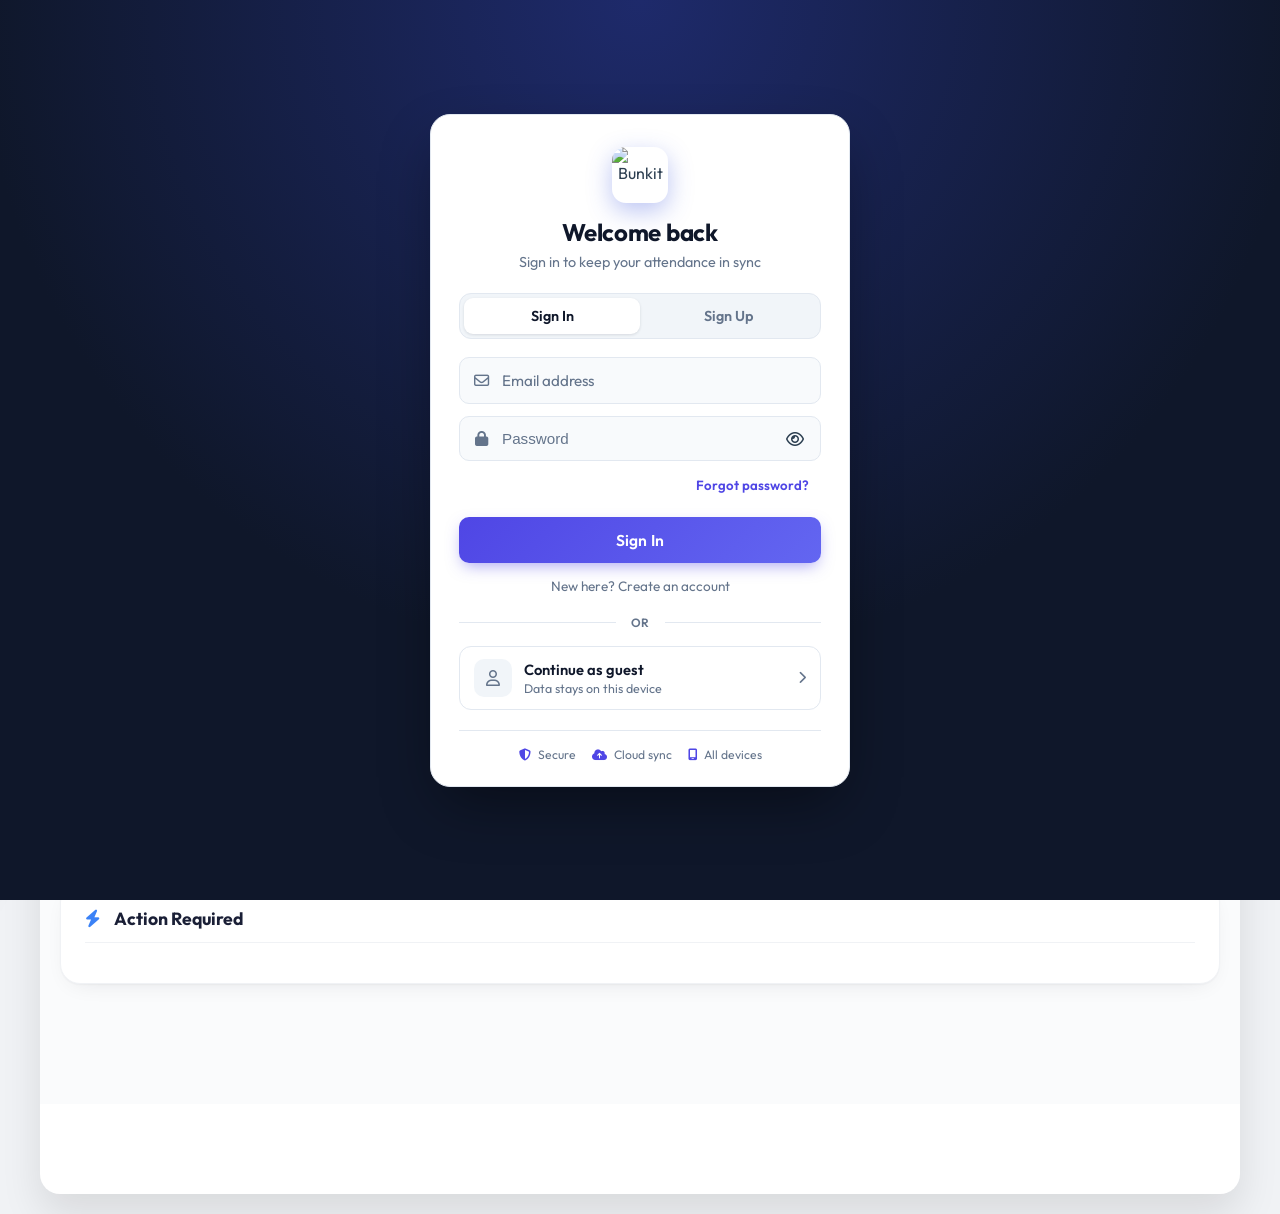
==== commit 608fb152: "feat: any-language Smart Search, new timetable page, lunch break, UI refresh Smart Search - Question" ====
--- a/index.html
+++ b/index.html
@@ -30,10 +30,10 @@
         crossorigin="anonymous" referrerpolicy="no-referrer" />
     <script src="js/supabase-config.js"></script>
 
-    <script src="js/auth-manager.js"></script>
-    <script src="js/sync-manager.js?v=5"></script>
+    <script src="js/auth-manager.js?v=2"></script>
+    <script src="js/sync-manager.js?v=9"></script>
     <script src="js/odml-view.js?v=1"></script>
-    <script src="js/social-manager.js"></script>
+    <script src="js/social-manager.js?v=2"></script>
     <!-- Firebase SDK for Cloud Messaging -->
     <script type="module">
         // ==================== FIREBASE CONFIGURATION ====================
@@ -546,7 +546,7 @@
                             if (newWorker.state === 'installed' && navigator.serviceWorker.controller) {
                                 // New content is available, refresh the page
                                 console.log('New content available! Refreshing...');
-                                showToast('🔄 Update available! reloading...', 'info');
+                                showToast('Update available! reloading...', 'info');
                                 // Skip waiting and activate immediately
                                 newWorker.postMessage({ type: 'SKIP_WAITING' });
                             }
@@ -943,7 +943,7 @@
 
         .theme-switch .slider:before {
             position: absolute;
-            content: "☀️";
+            content: "";
             height: 20px;
             width: 20px;
             left: 3px;
@@ -962,7 +962,7 @@
         }
 
         .theme-switch input:checked+.slider:before {
-            content: "🌙";
+            content: "";
             transform: translateX(24px);
             background-color: var(--dark-text);
             color: white;
@@ -4523,83 +4523,178 @@
             margin-top: 5px;
         }
 
-        /* --- Animated Welcome Splash --- */
+        /* --- Animated Welcome Splash (every open / reload) --- */
         .bk-splash {
+            --bks-logo: clamp(84px, 24vmin, 156px);
             position: fixed;
             inset: 0;
             z-index: 2147483000;
             display: flex;
-            flex-direction: column;
             align-items: center;
             justify-content: center;
-            gap: 18px;
-            background: radial-gradient(circle at 50% 40%, #2b3a8f 0%, #111a44 55%, #070b1f 100%);
+            overflow: hidden;
             cursor: pointer;
-            animation: bkSplashOut 0.5s ease 2.6s forwards;
-        }
-
-        .bk-splash-logo-wrap {
-            position: relative;
-            width: 130px;
-            height: 130px;
-            display: flex;
-            align-items: center;
-            justify-content: center;
-        }
-
-        .bk-splash-logo {
-            width: 130px;
-            height: 130px;
-            border-radius: 30px;
-            box-shadow: 0 0 40px rgba(96, 120, 255, 0.55);
-            position: relative;
-            z-index: 1;
-            animation: bkLogoPop 0.9s cubic-bezier(0.34, 1.56, 0.64, 1) both,
-                bkLogoFloat 2.4s ease-in-out 0.9s infinite;
-        }
-
-        .bk-splash-ring {
-            position: absolute;
-            inset: 0;
-            border-radius: 34px;
-            border: 2px solid rgba(140, 160, 255, 0.6);
+            background: #060a1f;
+            color: #fff;
+            font-family: 'Outfit', -apple-system, BlinkMacSystemFont, sans-serif;
+            padding: env(safe-area-inset-top) env(safe-area-inset-right) env(safe-area-inset-bottom) env(safe-area-inset-left);
+            -webkit-tap-highlight-color: transparent;
+            clip-path: circle(150% at 50% 46%);
+            animation: bksExit 0.75s cubic-bezier(0.7, 0, 0.3, 1) 2.55s forwards;
+        }
+
+        /* Background: drifting colour orbs, moving grid, rising particles */
+        .bks-bg { position: absolute; inset: 0; pointer-events: none; }
+        .bks-orb { position: absolute; border-radius: 50%; filter: blur(60px); opacity: 0.75; }
+        .bks-orb.o1 { width: 70vmax; height: 70vmax; left: -25vmax; top: -30vmax; background: radial-gradient(circle, #4f46e5 0%, transparent 65%); animation: bksDrift1 7s ease-in-out infinite alternate; }
+        .bks-orb.o2 { width: 60vmax; height: 60vmax; right: -25vmax; bottom: -28vmax; background: radial-gradient(circle, #db2777 0%, transparent 62%); opacity: 0.45; animation: bksDrift2 8s ease-in-out infinite alternate; }
+        .bks-orb.o3 { width: 45vmax; height: 45vmax; left: 30%; top: 40%; background: radial-gradient(circle, #06b6d4 0%, transparent 60%); opacity: 0.35; animation: bksDrift1 9s ease-in-out infinite alternate-reverse; }
+        .bks-grid {
+            position: absolute; inset: -40px;
+            background-image: linear-gradient(rgba(255,255,255,0.05) 1px, transparent 1px), linear-gradient(90deg, rgba(255,255,255,0.05) 1px, transparent 1px);
+            background-size: 44px 44px;
+            -webkit-mask-image: radial-gradient(circle at 50% 46%, #000 0%, transparent 62%);
+            mask-image: radial-gradient(circle at 50% 46%, #000 0%, transparent 62%);
+            animation: bksGrid 6s linear infinite;
+            opacity: 0; animation: bksGrid 6s linear infinite, bksFade 1s ease 0.2s forwards;
+        }
+        .bks-particles i {
+            position: absolute; bottom: -10px; left: var(--x); width: var(--s); height: var(--s); border-radius: 50%;
+            background: rgba(190, 200, 255, 0.85); box-shadow: 0 0 8px rgba(160, 180, 255, 0.9);
+            opacity: 0; animation: bksRise var(--d) linear var(--w) infinite;
+        }
+
+        /* Centre stack */
+        .bks-center { position: relative; display: flex; flex-direction: column; align-items: center; gap: clamp(10px, 2.6vmin, 22px); text-align: center; }
+        .bks-logo-wrap { position: relative; width: var(--bks-logo); height: var(--bks-logo); margin-bottom: clamp(4px, 1.5vmin, 12px); }
+
+        .bks-halo {
+            position: absolute; inset: -38%; border-radius: 50%;
+            background: radial-gradient(circle, rgba(99, 102, 241, 0.55) 0%, rgba(99, 102, 241, 0.12) 45%, transparent 70%);
+            opacity: 0; transform: scale(0.4);
+            animation: bksHalo 1.1s cubic-bezier(0.2, 0.8, 0.2, 1) 0.15s forwards, bksBreathe 2.4s ease-in-out 1.3s infinite;
+        }
+        /* Rotating gradient ring with an orbiting dot */
+        .bks-orbit {
+            position: absolute; inset: -16%; border-radius: 50%;
+            background: conic-gradient(from 0deg, transparent 0 55%, rgba(129, 140, 248, 0.9) 75%, #f0abfc 90%, transparent 100%);
+            -webkit-mask: radial-gradient(farthest-side, transparent calc(100% - 3px), #000 calc(100% - 2px));
+            mask: radial-gradient(farthest-side, transparent calc(100% - 3px), #000 calc(100% - 2px));
+            opacity: 0; animation: bksFade 0.5s ease 0.55s forwards, bksSpin 1.6s linear 0.55s infinite;
+        }
+        .bks-orbit i {
+            position: absolute; top: -4px; left: 50%; width: 9px; height: 9px; margin-left: -4.5px; border-radius: 50%;
+            background: #fff; box-shadow: 0 0 12px 4px rgba(240, 171, 252, 0.9);
+        }
+        .bks-ring {
+            position: absolute; inset: 0; border-radius: 28%; border: 2px solid rgba(165, 180, 252, 0.7);
+            opacity: 0; animation: bksRingOut 1.9s ease-out 0.9s infinite;
+        }
+        .bks-ring.r2 { animation-delay: 1.85s; }
+
+        .bks-logo {
+            position: relative; width: 100%; height: 100%; border-radius: 26%; overflow: hidden;
+            box-shadow: 0 18px 50px -10px rgba(79, 70, 229, 0.8), 0 0 0 1px rgba(255, 255, 255, 0.08);
             opacity: 0;
-            animation: bkRing 1.8s ease-out 0.6s infinite;
-        }
-
-        .bk-splash-ring-2 {
-            animation-delay: 1.5s;
-        }
-
-        .bk-splash-title {
-            display: flex;
-            margin: 0;
-            font-size: 2.6rem;
-            font-weight: 800;
-            letter-spacing: 1px;
-            color: #fff;
-        }
-
-        .bk-splash-title span {
-            display: inline-block;
-            opacity: 0;
-            animation: bkLetterUp 0.5s cubic-bezier(0.34, 1.56, 0.64, 1) forwards;
-        }
-
-        .bk-splash-title span:nth-child(1) { animation-delay: 0.7s; }
-        .bk-splash-title span:nth-child(2) { animation-delay: 0.78s; }
-        .bk-splash-title span:nth-child(3) { animation-delay: 0.86s; }
-        .bk-splash-title span:nth-child(4) { animation-delay: 0.94s; }
-        .bk-splash-title span:nth-child(5) { animation-delay: 1.02s; }
-        .bk-splash-title span:nth-child(6) { animation-delay: 1.1s; }
-
-        .bk-splash-tagline {
-            margin: 0;
-            color: #aab6ff;
-            font-size: 0.95rem;
-            letter-spacing: 0.5px;
-            opacity: 0;
-            animation: bkFadeIn 0.6s ease 1.4s forwards;
+            animation: bksLogoIn 1s cubic-bezier(0.34, 1.56, 0.64, 1) 0.1s forwards, bksFloat 3s ease-in-out 1.2s infinite;
+        }
+        .bks-logo img { width: 100%; height: 100%; display: block; }
+        .bks-shine {
+            position: absolute; inset: 0;
+            background: linear-gradient(115deg, transparent 30%, rgba(255, 255, 255, 0.55) 48%, transparent 66%);
+            transform: translateX(-130%); animation: bksShine 0.9s ease-in-out 0.95s forwards;
+        }
+
+        .bks-title {
+            display: flex; margin: 0; perspective: 600px;
+            font-size: clamp(2.1rem, 10vmin, 3.6rem); font-weight: 800; letter-spacing: 0.02em; line-height: 1;
+        }
+        .bks-title span {
+            display: inline-block; opacity: 0; transform-origin: 50% 100%;
+            background: linear-gradient(100deg, #ffffff 0%, #ffffff 40%, #c7d2fe 50%, #ffffff 60%, #ffffff 100%);
+            background-size: 300% 100%;
+            -webkit-background-clip: text; background-clip: text; color: transparent;
+            animation: bksLetter 0.7s cubic-bezier(0.22, 1.3, 0.36, 1) forwards, bksShimmer 1.6s ease-in-out 1.75s forwards;
+        }
+        .bks-title span:nth-child(1) { animation-delay: 0.85s, 1.75s; }
+        .bks-title span:nth-child(2) { animation-delay: 0.92s, 1.79s; }
+        .bks-title span:nth-child(3) { animation-delay: 0.99s, 1.83s; }
+        .bks-title span:nth-child(4) { animation-delay: 1.06s, 1.87s; }
+        .bks-title span:nth-child(5) { animation-delay: 1.13s, 1.91s; }
+        .bks-title span:nth-child(6) { animation-delay: 1.2s, 1.95s; }
+
+        .bks-tagline {
+            margin: 0; font-size: clamp(0.82rem, 2.6vmin, 1.05rem); letter-spacing: 0.04em; color: #c3cbff;
+            opacity: 0; transform: translateY(10px); filter: blur(4px);
+            animation: bksTag 0.7s cubic-bezier(0.2, 0.8, 0.2, 1) 1.5s forwards;
+        }
+
+        .bks-loader {
+            position: absolute; left: 50%; bottom: calc(clamp(28px, 9vh, 72px) + env(safe-area-inset-bottom));
+            width: clamp(120px, 34vmin, 220px); height: 3px; margin-left: calc(clamp(120px, 34vmin, 220px) / -2);
+            border-radius: 999px; background: rgba(255, 255, 255, 0.12); overflow: hidden;
+            opacity: 0; animation: bksFade 0.4s ease 0.4s forwards;
+        }
+        .bks-loader i {
+            display: block; height: 100%; width: 0; border-radius: inherit;
+            background: linear-gradient(90deg, #818cf8, #f0abfc, #67e8f9);
+            box-shadow: 0 0 12px rgba(240, 171, 252, 0.8);
+            animation: bksLoad 2.1s cubic-bezier(0.45, 0, 0.2, 1) 0.45s forwards;
+        }
+
+        /* Exit: the logo lifts away while an iris closes on it, revealing the app */
+        .bk-splash .bks-center { animation: bksCenterOut 0.6s cubic-bezier(0.7, 0, 0.3, 1) 2.5s forwards; }
+
+        /* Short / landscape screens */
+        @media (max-height: 520px) {
+            .bk-splash { --bks-logo: clamp(64px, 20vh, 104px); }
+            .bks-center { gap: 8px; }
+            .bks-title { font-size: clamp(1.7rem, 9vh, 2.6rem); }
+            .bks-loader { bottom: calc(16px + env(safe-area-inset-bottom)); }
+        }
+        /* Large screens */
+        @media (min-width: 1200px) and (min-height: 760px) {
+            .bk-splash { --bks-logo: 168px; }
+        }
+
+        @keyframes bksExit {
+            0% { clip-path: circle(150% at 50% 46%); opacity: 1; visibility: visible; }
+            85% { opacity: 1; }
+            100% { clip-path: circle(0% at 50% 46%); opacity: 0; visibility: hidden; pointer-events: none; }
+        }
+        @keyframes bksCenterOut { to { transform: scale(0.82) translateY(-6px); opacity: 0; filter: blur(6px); } }
+        @keyframes bksLogoIn {
+            0% { opacity: 0; transform: scale(0.25) rotate(-24deg); filter: blur(10px); }
+            60% { opacity: 1; filter: blur(0); }
+            100% { opacity: 1; transform: scale(1) rotate(0); filter: none; }
+        }
+        @keyframes bksFloat { 50% { transform: translateY(-7px); } }
+        @keyframes bksHalo { to { opacity: 1; transform: scale(1); } }
+        @keyframes bksBreathe { 50% { transform: scale(1.08); opacity: 0.8; } }
+        @keyframes bksSpin { to { transform: rotate(360deg); } }
+        @keyframes bksRingOut { 0% { opacity: 0.85; transform: scale(1); } 100% { opacity: 0; transform: scale(1.75); } }
+        @keyframes bksShine { to { transform: translateX(130%); } }
+        @keyframes bksLetter {
+            0% { opacity: 0; transform: translateY(0.6em) rotateX(-80deg) scale(0.9); filter: blur(8px); }
+            100% { opacity: 1; transform: none; filter: blur(0); }
+        }
+        @keyframes bksShimmer { from { background-position: 100% 0; } to { background-position: 0% 0; } }
+        @keyframes bksTag { to { opacity: 1; transform: none; filter: none; } }
+        @keyframes bksLoad { to { width: 100%; } }
+        @keyframes bksFade { to { opacity: 1; } }
+        @keyframes bksGrid { to { transform: translateY(44px); } }
+        @keyframes bksRise {
+            0% { opacity: 0; transform: translateY(0) scale(0.6); }
+            15% { opacity: 0.9; }
+            100% { opacity: 0; transform: translateY(-105vh) scale(1); }
+        }
+        @keyframes bksDrift1 { to { transform: translate(8vmax, 6vmax) scale(1.12); } }
+        @keyframes bksDrift2 { to { transform: translate(-7vmax, -5vmax) scale(1.08); } }
+
+        @media (prefers-reduced-motion: reduce) {
+            .bk-splash, .bk-splash * { animation-duration: 0.01ms !important; animation-delay: 0s !important; animation-iteration-count: 1 !important; }
+            .bk-splash { animation: bksExit 0.4s ease 1.2s forwards !important; }
+            .bks-logo, .bks-title span, .bks-tagline, .bks-halo, .bks-loader { opacity: 1 !important; transform: none !important; filter: none !important; }
         }
 
         /* Login card enters after the splash */
@@ -4865,6 +4960,16 @@
         .sem-start-field input { padding: 12px; border-radius: 12px; font-size: 1rem; }
         .sem-start-msg { min-height: 1.1em; margin: 8px 0 0; font-size: 0.82rem; color: #dc2626; }
         .sem-start-actions { display: grid; grid-template-columns: 1fr 1fr; gap: 10px; margin-top: 8px; }
+
+.dash-class-live { border-color: rgba(16, 185, 129, 0.45) !important; background: linear-gradient(90deg, rgba(16, 185, 129, 0.08), transparent 70%) !important; }
+        .dash-status-live { background: rgba(16, 185, 129, 0.14) !important; color: #059669 !important; font-weight: 700; animation: dashLive 1.6s ease-in-out infinite; }
+        @keyframes dashLive { 50% { opacity: 0.65; } }
+        .dash-day-done { display: flex; align-items: center; gap: 12px; padding: 14px; border-radius: 14px; background: rgba(16, 185, 129, 0.08); border: 1px solid rgba(16, 185, 129, 0.3); }
+        .dash-day-done > i { font-size: 1.4rem; color: #10b981; }
+        .dash-day-done > div { flex: 1; display: flex; flex-direction: column; gap: 2px; font-size: 0.85rem; }
+        .dash-day-done span { opacity: 0.75; }
+        .dash-day-done button { border: none; border-radius: 10px; padding: 9px 16px; font: inherit; font-weight: 700; color: #fff; background: linear-gradient(135deg, #4f46e5, #3b82f6); cursor: pointer; }
+        .dash-set-times { width: 100%; margin-top: 10px; padding: 11px 12px; border-radius: 12px; border: 1px dashed rgba(99, 102, 241, 0.5); background: rgba(99, 102, 241, 0.06); color: #4f46e5; font: inherit; font-size: 0.84rem; font-weight: 600; cursor: pointer; }
 
         #classReminderBanner {
             margin-bottom: 20px;
@@ -6369,16 +6474,18 @@
             }
         }
     </style>
-    <link rel="stylesheet" href="css/dashboard-redesign.css?v=10">
-    <link rel="stylesheet" href="css/attendance-management.css?v=6">
+    <link rel="stylesheet" href="css/dashboard-redesign.css?v=12">
+    <link rel="stylesheet" href="css/attendance-management.css?v=11">
     <link rel="stylesheet" href="css/smart-search.css?v=7">
-    <link rel="stylesheet" href="css/smart-search-modern.css?v=3">
-    <link rel="stylesheet" href="css/timetable-modes.css?v=6">
-    <link rel="stylesheet" href="css/profile-page.css?v=7">
+    <link rel="stylesheet" href="css/smart-search-modern.css?v=11">
+    <link rel="stylesheet" href="css/timetable-modes.css?v=13">
+    <link rel="stylesheet" href="css/profile-page.css?v=12">
     <link rel="stylesheet" href="css/subjects-page.css?v=4">
     <link rel="stylesheet" href="css/day-check.css?v=8">
-    <link rel="stylesheet" href="css/onboarding.css?v=1">
-    <link rel="stylesheet" href="css/mobile-polish.css?v=2">
+    <link rel="stylesheet" href="css/onboarding.css?v=2">
+    <link rel="stylesheet" href="css/scan-results.css?v=2">
+    <link rel="stylesheet" href="css/notifications-ig.css?v=2">
+    <link rel="stylesheet" href="css/mobile-polish.css?v=4">
 </head>
 
 <body>
@@ -6426,16 +6533,25 @@
     </div>
 
         <!-- Animated Welcome Splash (plays on every open / reload; tap to skip) -->
-    <div class="bk-splash" id="bkSplash" onclick="document.body.classList.add('bk-skip')" role="presentation">
-        <div class="bk-splash-logo-wrap">
-            <span class="bk-splash-ring"></span>
-            <span class="bk-splash-ring bk-splash-ring-2"></span>
-            <img src="icon-192x192.png" alt="Bunkit" class="bk-splash-logo">
+    <div class="bk-splash" id="bkSplash" onclick="document.body.classList.add('bk-skip')" role="presentation" aria-label="Bunkit">
+        <div class="bks-bg" aria-hidden="true">
+            <i class="bks-orb o1"></i><i class="bks-orb o2"></i><i class="bks-orb o3"></i>
+            <div class="bks-grid"></div>
+            <div class="bks-particles"><i style="--x:44%;--s:3px;--d:4.1s;--w:0.09s"></i><i style="--x:71%;--s:2px;--d:4.0s;--w:0.10s"></i><i style="--x:67%;--s:3px;--d:3.3s;--w:0.78s"></i><i style="--x:11%;--s:3px;--d:3.4s;--w:0.76s"></i><i style="--x:75%;--s:2px;--d:5.4s;--w:1.14s"></i><i style="--x:77%;--s:2px;--d:4.5s;--w:0.71s"></i><i style="--x:31%;--s:2px;--d:4.5s;--w:0.24s"></i><i style="--x:56%;--s:3px;--d:4.4s;--w:1.03s"></i><i style="--x:74%;--s:3px;--d:3.4s;--w:1.03s"></i><i style="--x:27%;--s:3px;--d:3.4s;--w:1.28s"></i><i style="--x:75%;--s:2px;--d:4.6s;--w:0.89s"></i><i style="--x:71%;--s:4px;--d:5.0s;--w:0.84s"></i><i style="--x:61%;--s:3px;--d:3.9s;--w:1.43s"></i><i style="--x:92%;--s:3px;--d:3.4s;--w:0.54s"></i><i style="--x:66%;--s:3px;--d:4.9s;--w:0.52s"></i><i style="--x:12%;--s:2px;--d:4.4s;--w:0.30s"></i></div>
         </div>
-        <h1 class="bk-splash-title" aria-label="Bunkit">
-            <span>B</span><span>u</span><span>n</span><span>k</span><span>i</span><span>t</span>
-        </h1>
-        <p class="bk-splash-tagline">Bunk smart. Never fall short.</p>
+        <div class="bks-center">
+            <div class="bks-logo-wrap">
+                <span class="bks-halo"></span>
+                <span class="bks-orbit"><i></i></span>
+                <span class="bks-ring"></span><span class="bks-ring r2"></span>
+                <div class="bks-logo"><img src="icon-192x192.png" alt="Bunkit" width="192" height="192"><span class="bks-shine"></span></div>
+            </div>
+            <h1 class="bks-title" aria-label="Bunkit">
+                <span>B</span><span>u</span><span>n</span><span>k</span><span>i</span><span>t</span>
+            </h1>
+            <p class="bks-tagline">Bunk smart. Never fall short.</p>
+        </div>
+        <div class="bks-loader" aria-hidden="true"><i></i></div>
     </div>
 
     <script>
@@ -6453,8 +6569,10 @@
             window.bkSplashEnd = end;
             var el = document.getElementById('bkSplash');
             if (!el) { end(); return; }
-            el.addEventListener('animationend', function (e) { if (e.animationName === 'bkSplashOut') end(); });
-            setTimeout(end, 3400); // safety net
+            el.addEventListener('animationend', function (e) {
+                if (e.target === el && (e.animationName === 'bksExit' || e.animationName === 'bkSplashOut')) end();
+            });
+            setTimeout(end, 4200); // safety net
         })();
     </script>
 
@@ -6530,19 +6648,7 @@
 
             <div class="login-divider"><span>or</span></div>
 
-            <!-- Quick Start: Attendance Screenshot Upload (hands off to the existing OCR flow) -->
-            <input type="file" id="loginScreenshotInput" accept="image/*" multiple style="display: none;"
-                onchange="startScreenshotUploadFromLogin(this)">
             <div class="lg-actions">
-                <button class="lg-action" onclick="document.getElementById('loginScreenshotInput').click()">
-                    <span class="lg-action-icon lg-action-icon-primary"><i class="fa-solid fa-camera"></i></span>
-                    <span class="lg-action-text">
-                        <strong>Upload attendance screenshot</strong>
-                        <small>We'll read your attendance automatically</small>
-                    </span>
-                    <i class="fa-solid fa-chevron-right lg-action-arrow"></i>
-                </button>
-
                 <button class="lg-action" onclick="AuthManager.continueAsGuest()">
                     <span class="lg-action-icon"><i class="fa-regular fa-user"></i></span>
                     <span class="lg-action-text">
@@ -6970,7 +7076,7 @@
             <div style="display: flex; align-items: center; gap: 12px;">
                 <div id="sidebarUserAvatar"
                     style="width: 45px; height: 45px; border-radius: 50%; background: linear-gradient(135deg, var(--primary-grad-start), var(--primary-grad-end)); display: flex; align-items: center; justify-content: center; color: white; font-size: 1.2rem; font-weight: 600;">
-                    👤</div>
+                   </div>
                 <div style="flex: 1;">
                     <div id="sidebarUserName" style="font-weight: 600; color: var(--main-text); font-size: 1rem;">Guest
                         User</div>
@@ -6985,29 +7091,29 @@
         <a href="#" onclick="openClassQR(); closeNav(); return false;"><i class="fa-solid fa-qrcode"></i> My Class QR</a>
 
         <!-- Account Options -->
-        <a href="#" onclick="openProfileNameModal(); closeNav();">✏️ Edit Profile Name</a>
+        <a href="#" onclick="openProfileNameModal(); closeNav();">Edit Profile Name</a>
 
         <!-- Auth Buttons -->
-        <a href="#" id="sidebarSignInBtn" onclick="AuthManager.toggleLoginScreen(true); closeNav();">🔐 Sign In / Sign
+        <a href="#" id="sidebarSignInBtn" onclick="AuthManager.toggleLoginScreen(true); closeNav();">Sign In / Sign
             Up</a>
 
         <div id="sidebarSyncStatus"
             style="display:none; padding: 5px 22px; font-size: 0.75rem; color: var(--medium-text);">
-            ☁️ Offline
+            Offline
         </div>
 
         <a href="#" id="sidebarSyncBtn" onclick="if(window.SyncManager) SyncManager.syncOnLogin(); closeNav();"
-            style="display: none;">🔄 Sync Now</a>
+            style="display: none;">Sync Now</a>
 
         <a href="#" id="sidebarSignOutBtn" onclick="AuthManager.signOut(); closeNav();"
-            style="display: none; color: #dc3545;">🚪 Sign Out</a>
+            style="display: none; color: #dc3545;">Sign Out</a>
 
         <a href="#" id="sidebarDeleteBtn" onclick="AuthManager.deleteAccount(); closeNav();"
-            style="display: none; color: #c0392b; font-size: 0.9rem; margin-top: 5px;">🗑️ Delete
+            style="display: none; color: #c0392b; font-size: 0.9rem; margin-top: 5px;">Delete
             Account</a>
 
         <!-- File Options -->
-        <a href="#" class="sidenav-dropdown-toggle" onclick="toggleDropdown(this)">📁 File <span>▾</span></a>
+        <a href="#" class="sidenav-dropdown-toggle" onclick="toggleDropdown(this)">File <span>▾</span></a>
         <div class="sidenav-dropdown-content">
             <a href="#" onclick="openImportModal(); closeNav();">Import Class (JSON)</a>
             <a href="#" onclick="openExportModal(); closeNav();">Export Class (JSON)</a>
@@ -7016,32 +7122,32 @@
             <a href="#" onclick="restoreDefaultClass(); closeNav();">Restore Default Class</a>
         </div>
 
-        <a href="#" onclick="openNotificationSettings(); closeNav();">🔔 Notification Settings</a>
-        <a href="#" onclick="openAPISettings(); closeNav();">🔑 API Settings</a>
-        <a href="#" class="sidenav-dropdown-toggle" onclick="toggleDropdown(this)">👁️ View Options <span>▾</span></a>
+        <a href="#" onclick="openNotificationSettings(); closeNav();">Notification Settings</a>
+        <a href="#" onclick="openAPISettings(); closeNav();">API Settings</a>
+        <a href="#" class="sidenav-dropdown-toggle" onclick="toggleDropdown(this)">View Options <span>▾</span></a>
         <div class="sidenav-dropdown-content">
-            <a href="#" onclick="switchView('cards')">🗂️ Card View</a>
-            <a href="#" onclick="switchView('table')">📊 Table View</a>
-            <a href="#" onclick="switchView('graph')">📈 Analytics Graph</a>
+            <a href="#" onclick="switchView('cards')">Card View</a>
+            <a href="#" onclick="switchView('table')">Table View</a>
+            <a href="#" onclick="switchView('graph')">Analytics Graph</a>
         </div>
 
-        <a href="#" id="periodViewMenuItem" onclick="openPeriodAttendanceModal(); closeNav();" style="display: none;">📊
+        <a href="#" id="periodViewMenuItem" onclick="openPeriodAttendanceModal(); closeNav();" style="display: none;">
             Period-wise Attendance</a>
 
-        <a href="#" onclick="openHelpModal(); closeNav();">💡 How to Use</a>
+        <a href="#" onclick="openHelpModal(); closeNav();">How to Use</a>
 
         <!-- Legal & Info Dropdown -->
-        <a href="#" class="sidenav-dropdown-toggle" onclick="toggleDropdown(this)">📋 Legal & Info <span>▾</span></a>
+        <a href="#" class="sidenav-dropdown-toggle" onclick="toggleDropdown(this)">Legal & Info <span>▾</span></a>
         <div class="sidenav-dropdown-content">
             <a href="/about.html" onclick="closeNav();">ℹ️ About Us</a>
-            <a href="/faq.html" onclick="closeNav();">❓ FAQ</a>
-            <a href="/support.html" onclick="closeNav();">🆘 Support</a>
-            <a href="/contact.html" onclick="closeNav();">📞 Contact Us</a>
-            <a href="/privacy.html" onclick="closeNav();">🔒 Privacy Policy</a>
-            <a href="/terms.html" onclick="closeNav();">📜 Terms of Service</a>
+            <a href="/faq.html" onclick="closeNav();">FAQ</a>
+            <a href="/support.html" onclick="closeNav();">Support</a>
+            <a href="/contact.html" onclick="closeNav();">Contact Us</a>
+            <a href="/privacy.html" onclick="closeNav();">Privacy Policy</a>
+            <a href="/terms.html" onclick="closeNav();">Terms of Service</a>
         </div>
 
-        <a href="#" onclick="openDonateModal(); closeNav();" style="color: #ff6b6b; font-weight: 600;">☕ Buy Me a
+        <a href="#" onclick="openDonateModal(); closeNav();" style="color: #ff6b6b; font-weight: 600;">Buy Me a
             Coffee</a>
 
         <!-- Instagram Follow Button (Small) -->
@@ -7063,7 +7169,7 @@
     <!-- Guest Mode Banner -->
     <div id="guestModeBanner"
         style="display:none; background: linear-gradient(90deg, #f59e0b, #eab308); color: #000; text-align: center; padding: 10px; font-size: 0.9rem; font-weight: 500; position: sticky; top: 0; z-index: 1000; box-shadow: 0 2px 5px rgba(0,0,0,0.1);">
-        ⚠️ You are in Guest Mode. Data is locally saved only. <a href="#" onclick="openAuthModal('signup')"
+        You are in Guest Mode. Data is locally saved only. <a href="#" onclick="openAuthModal('signup')"
             style="text-decoration: underline; color: inherit; font-weight: 800; margin-left: 8px;">Sign Up to Sync</a>
     </div>
 
@@ -7102,7 +7208,10 @@
                 <div class="dash-timetable-card">
                     <div class="dash-section-header">
                         <div class="dash-title"><i class="fa-regular fa-calendar-check"></i> Today's Timetable</div>
-                        <div class="dash-subtitle" id="dashTimetableCount">0 Classes</div>
+                        <div class="dash-head-right">
+                            <div class="dash-subtitle" id="dashTimetableCount">0 Classes</div>
+                            <button class="tm-more tm-more-sm" onclick="TimetableModes.openMenu(this)" aria-label="Timetable options" aria-haspopup="menu"><i class="fa-solid fa-ellipsis-vertical"></i></button>
+                        </div>
                     </div>
                     <div class="dash-timetable-list" id="dashTimetableList">
                         <!-- Populated by JS -->
@@ -7173,64 +7282,64 @@
                     style="display: flex; width: max-content; animation: marqueeEffect 120s linear infinite;">
                     <div class="slide"
                         style="flex-shrink: 0; padding: 0 40px; font-size: 0.95rem; color: #ffffff; white-space: nowrap; font-weight: 500;">
-                        💡 Portal Mode: Track daily attendance with automatic calculations</div>
+                        Portal Mode: Track daily attendance with automatic calculations</div>
                     <div class="slide"
                         style="flex-shrink: 0; padding: 0 40px; font-size: 0.95rem; color: #ffffff; white-space: nowrap; font-weight: 500;">
-                        ⚠️ OCR is 95% accurate - always verify extracted numbers with your screenshot</div>
+                        OCR is 95% accurate - always verify extracted numbers with your screenshot</div>
                     <div class="slide"
                         style="flex-shrink: 0; padding: 0 40px; font-size: 0.95rem; color: #ffffff; white-space: nowrap; font-weight: 500;">
-                        🚀 Fast Setup: Use AI to generate JSON from your timetable screenshot</div>
+                        Fast Setup: Use AI to generate JSON from your timetable screenshot</div>
                     <div class="slide"
                         style="flex-shrink: 0; padding: 0 40px; font-size: 0.95rem; color: #ffffff; white-space: nowrap; font-weight: 500;">
-                        📊 3 View Options: Card View (detailed), Table View (compact), Graph View (visual)</div>
+                        3 View Options: Card View (detailed), Table View (compact), Graph View (visual)</div>
                     <div class="slide"
                         style="flex-shrink: 0; padding: 0 40px; font-size: 0.95rem; color: #ffffff; white-space: nowrap; font-weight: 500;">
-                        ⚡ Edit Anytime: Click attended/total numbers to update in any view</div>
+                        Edit Anytime: Click attended/total numbers to update in any view</div>
                     <div class="slide"
                         style="flex-shrink: 0; padding: 0 40px; font-size: 0.95rem; color: #ffffff; white-space: nowrap; font-weight: 500;">
-                        🎯 Settings: Toggle between Per-Subject or Overall attendance mode</div>
+                        Settings: Toggle between Per-Subject or Overall attendance mode</div>
                     <div class="slide"
                         style="flex-shrink: 0; padding: 0 40px; font-size: 0.95rem; color: #ffffff; white-space: nowrap; font-weight: 500;">
-                        📱 100% Offline: All data saved locally - works without internet</div>
+                        100% Offline: All data saved locally - works without internet</div>
                     <div class="slide"
                         style="flex-shrink: 0; padding: 0 40px; font-size: 0.95rem; color: #ffffff; white-space: nowrap; font-weight: 500;">
-                        🔔 Notifications: Set daily reminders to mark your attendance</div>
+                        Notifications: Set daily reminders to mark your attendance</div>
                     <div class="slide"
                         style="flex-shrink: 0; padding: 0 40px; font-size: 0.95rem; color: #ffffff; white-space: nowrap; font-weight: 500;">
-                        📅 History Editor: View and edit past logs using the calendar</div>
+                        History Editor: View and edit past logs using the calendar</div>
                     <div class="slide"
                         style="flex-shrink: 0; padding: 0 40px; font-size: 0.95rem; color: #ffffff; white-space: nowrap; font-weight: 500;">
-                        ✨ Safe Skip %: Shows your % after skipping maximum allowed classes</div>
+                        Safe Skip %: Shows your % after skipping maximum allowed classes</div>
                     <div class="slide"
                         style="flex-shrink: 0; padding: 0 40px; font-size: 0.95rem; color: #ffffff; white-space: nowrap; font-weight: 500;">
-                        🔄 Backup/Restore: Save all classes to file and restore on any device</div>
+                        Backup/Restore: Save all classes to file and restore on any device</div>
                     <div class="slide"
                         style="flex-shrink: 0; padding: 0 40px; font-size: 0.95rem; color: #ffffff; white-space: nowrap; font-weight: 500;">
-                        📤 Export/Import: Share class setup with friends via JSON</div>
+                        Export/Import: Share class setup with friends via JSON</div>
                     <div class="slide"
                         style="flex-shrink: 0; padding: 0 40px; font-size: 0.95rem; color: #ffffff; white-space: nowrap; font-weight: 500;">
-                        🗓️ Daily Dashboard: Color-coded status (🔴Critical 🟡Low 🟢Safe) for today's classes</div>
+                        Daily Dashboard: Color-coded status (CriticalLowSafe) for today's classes</div>
                     <div class="slide"
                         style="flex-shrink: 0; padding: 0 40px; font-size: 0.95rem; color: #ffffff; white-space: nowrap; font-weight: 500;">
-                        📝 Daily Logs: Track attended/skipped/cancelled classes for accuracy</div>
+                        Daily Logs: Track attended/skipped/cancelled classes for accuracy</div>
                     <div class="slide"
                         style="flex-shrink: 0; padding: 0 40px; font-size: 0.95rem; color: #ffffff; white-space: nowrap; font-weight: 500;">
-                        🏖️ Leave Planner: Enter planned leaves to see impact on attendance</div>
+                        Leave Planner: Enter planned leaves to see impact on attendance</div>
                     <div class="slide"
                         style="flex-shrink: 0; padding: 0 40px; font-size: 0.95rem; color: #ffffff; white-space: nowrap; font-weight: 500;">
-                        🎪 Max Safe Leave: Find exact dates you can skip without issues</div>
+                        Max Safe Leave: Find exact dates you can skip without issues</div>
                     <div class="slide"
                         style="flex-shrink: 0; padding: 0 40px; font-size: 0.95rem; color: #ffffff; white-space: nowrap; font-weight: 500;">
-                        🌴 Long Weekend Finder: Discover best leave days for extended breaks</div>
+                        Long Weekend Finder: Discover best leave days for extended breaks</div>
                     <div class="slide"
                         style="flex-shrink: 0; padding: 0 40px; font-size: 0.95rem; color: #ffffff; white-space: nowrap; font-weight: 500;">
-                        📊 Can I Skip Today?: Quick check for today's class impact</div>
+                        Can I Skip Today?: Quick check for today's class impact</div>
                     <div class="slide"
                         style="flex-shrink: 0; padding: 0 40px; font-size: 0.95rem; color: #ffffff; white-space: nowrap; font-weight: 500;">
-                        🤖 Smart Baseline: Portal logs before baseline intelligently merged</div>
+                        Smart Baseline: Portal logs before baseline intelligently merged</div>
                     <div class="slide"
                         style="flex-shrink: 0; padding: 0 40px; font-size: 0.95rem; color: #ffffff; white-space: nowrap; font-weight: 500;">
-                        📜 Auto History: Last 10 calculations saved - restore anytime</div>
+                        Auto History: Last 10 calculations saved - restore anytime</div>
                 </div>
             </div>
             <!-- Auth Modal -->
@@ -7261,7 +7370,7 @@
                                         minlength="6" style="padding-right: 35px;">
                                     <span onclick="togglePasswordVisibility('authPassword', this)"
                                         style="position: absolute; right: 10px; top: 50%; transform: translateY(-50%); cursor: pointer; opacity: 0.6;">
-                                        👁️
+                                       
                                     </span>
                                 </div>
                             </div>
@@ -7273,7 +7382,7 @@
                                         style="padding-right: 35px;">
                                     <span onclick="togglePasswordVisibility('authConfirmPassword', this)"
                                         style="position: absolute; right: 10px; top: 50%; transform: translateY(-50%); cursor: pointer; opacity: 0.6;">
-                                        👁️
+                                       
                                     </span>
                                 </div>
                             </div>
@@ -7298,7 +7407,7 @@
 
         <div class="class-selector-section">
             <div class="class-selector-header">
-                <h3>📚 Select Your Class</h3>
+                <h3>Select Your Class</h3>
                 <div class="header-actions" style="display: flex; gap: 10px; align-items: center;">
                     <button class="btn primary-btn" onclick="openAddClassModal()" style="padding: 6px 12px; font-size: 0.9rem; border-radius: 8px;">
                         <i class="fa-solid fa-plus"></i> Add Class
@@ -7314,7 +7423,7 @@
                 </div>
                 <div class="class-search-wrapper">
                     <input type="text" class="class-search" id="classSearch"
-                        placeholder="🔍 Type to search for a class..." oninput="handleSearchInput()"
+                        placeholder="Type to search for a class..." oninput="handleSearchInput()"
                         list="class-suggestions">
                     <datalist id="class-suggestions"></datalist>
                 </div>
@@ -7328,7 +7437,7 @@
             <div id="communityDashboardSection" style="display: none; padding: 20px;">
                 <div class="community-header"
                     style="margin-bottom: 20px; display: flex; justify-content: space-between; align-items: center;">
-                    <h3>👥 Class Community Hub</h3>
+                    <h3>Class Community Hub</h3>
                     <button class="btn secondary-btn" onclick="SocialManager.closeCommunityDashboard()">Back to
                         Class</button>
                 </div>
@@ -7352,7 +7461,7 @@
                     <div class="polls-section">
                         <div
                             style="display: flex; justify-content: space-between; align-items: center; margin-bottom: 15px;">
-                            <h4 style="color: var(--text-primary);">🗳️ Active Polls</h4>
+                            <h4 style="color: var(--text-primary);">Active Polls</h4>
                             <button class="btn primary-btn" onclick="SocialManager.createPollUI()">+ New Poll</button>
                         </div>
                         <div id="pollsContainer"
@@ -7394,7 +7503,7 @@
                     </div>
 
                     <div class="preview-section" id="previewSection" style="display: none;">
-                        <h4 style="margin-bottom: 15px; color: var(--dark-text);">📸 Uploaded Images Preview:</h4>
+                        <h4 style="margin-bottom: 15px; color: var(--dark-text);">Uploaded Images Preview:</h4>
                         <div id="previewImagesGrid" class="preview-images-grid"></div>
                     </div>
 
@@ -7405,7 +7514,7 @@
 
 
                     <div class="settings-section">
-                        <h3>⚙️ Calculation Settings</h3>
+                        <h3>Calculation Settings</h3>
                         <div class="grid-inputs">
                             <div class="input-group">
                                 <label for="minAttendanceInput">Minimum Attendance %</label>
@@ -7430,14 +7539,14 @@
                                 </div>
                             </div>
                             <div class="input-group" style="justify-content: flex-end;">
-                                <button class="btn info-btn" onclick="checkSkipToday()">🤔 Can I Skip
+                                <button class="btn info-btn" onclick="checkSkipToday()">Can I Skip
                                     Today?</button>
                             </div>
                         </div>
                     </div>
 
                     <div class="date-section">
-                        <h3>📅 Semester Timeline</h3>
+                        <h3>Semester Timeline</h3>
                         <div class="grid-inputs">
                             <div class="input-group"><label for="currentDate">Current Date:</label><input type="date"
                                     id="currentDate" onchange="updateDailyDashboard(); triggerRecalculation()"></div>
@@ -7453,7 +7562,7 @@
                     <div class="date-section" id="timelinePreviewSection" style="display: none;">
                         <div style="display: flex; justify-content: space-between; align-items: center; cursor: pointer;"
                             onclick="toggleTimelinePreview()">
-                            <h3 style="margin: 0;">🔮 Preview Timeline <span
+                            <h3 style="margin: 0;">Preview Timeline <span
                                     style="font-size: 0.8rem; color: var(--medium-text);">(What-if calculation)</span>
                             </h3>
                             <span id="timelinePreviewToggle" style="font-size: 1.2rem;">▼</span>
@@ -7475,7 +7584,7 @@
                             </div>
                             <div style="display: flex; gap: 10px; margin-top: 10px;">
                                 <button class="btn primary-btn" onclick="calculateWithPreviewDates()" style="flex: 1;">
-                                    🔮 Preview Calculation
+                                    Preview Calculation
                                 </button>
                                 <button class="btn secondary-btn" onclick="resetPreviewDates()" style="flex: 1;">
                                     ↩️ Reset to Actual
@@ -7483,19 +7592,19 @@
                             </div>
                             <div id="previewModeIndicator"
                                 style="display: none; margin-top: 10px; padding: 8px 12px; background: linear-gradient(135deg, #9333ea20, #6366f120); border: 1px solid #9333ea; border-radius: 8px; text-align: center; color: #9333ea; font-weight: 500;">
-                                ⚡ Viewing Preview Mode - Results based on custom timeline
+                                Viewing Preview Mode - Results based on custom timeline
                             </div>
                         </div>
                     </div>
 
                     <div class="manual-input" id="manualInput">
-                        <h3>📝 Manual Attendance Entry</h3>
+                        <h3>Manual Attendance Entry</h3>
                         <div class="subjects-grid" id="subjectsGrid"></div>
                         <button class="calculate-btn" onclick="calculateFromManual()">Calculate Attendance</button>
                     </div>
 
                     <div class="manual-input" id="jsonInput">
-                        <h3>📄 Paste Attendance JSON</h3>
+                        <h3>Paste Attendance JSON</h3>
                         <div class="json-instructions">
                             <strong>How to use:</strong>
                             <ol>
@@ -7507,7 +7616,7 @@
                             </ol>
                         </div>
                         <button class="btn secondary-btn" onclick="copyAttendanceAIPrompt()"
-                            style="width: 100%; margin: 15px 0;">📋 Copy Prompt for AI</button>
+                            style="width: 100%; margin: 15px 0;">Copy Prompt for AI</button>
                         <div class="form-group">
                             <textarea id="attendanceJsonPasteArea"
                                 placeholder='{ "SUBJECT-CODE-1": { "total": 40, "present": 35 }, "SUBJECT-CODE-2": { "total": 42, "present": 30 } }'
@@ -7531,7 +7640,7 @@
 
                     <div id="leaveRecommendationContainer" style="display: none;">
                         <div class="subject-card" style="border-left-color: var(--info-color);">
-                            <div class="subject-title">💡 Long Weekend Finder</div>
+                            <div class="subject-title">Long Weekend Finder</div>
                             <p>Find the best time to take leave for the longest possible break.</p>
                             <div class="weekend-finder-controls">
                                 <div class="input-group">
@@ -7565,7 +7674,7 @@
             <div class="modal-content">
                 <button class="modal-close" onclick="closeModal('notificationSettingsModal')">&times;</button>
                 <div class="modal-header">
-                    <h2>🔔 Notification Settings</h2>
+                    <h2>Notification Settings</h2>
                     <p>Get daily reminders to log your attendance</p>
                 </div>
                 <div class="form-group">
@@ -7601,7 +7710,7 @@
         <!-- AI Chatbot Floating Button -->
         <button id="aiChatbotButton" onclick="openAIChatbot()"
             style="display: flex; border: none; cursor: pointer; align-items: center; justify-content: center;">
-            🤖
+           
         </button>
 
         <!-- AI Chat Panel -->
@@ -7610,7 +7719,7 @@
             <div
                 style="padding: 15px 20px; background: linear-gradient(135deg, var(--primary-grad-start), var(--primary-grad-end)); color: white; display: flex; justify-content: space-between; align-items: center;">
                 <div style="display: flex; align-items: center; gap: 10px;">
-                    <span style="font-size: 1.5rem;">🤖</span>
+                    
                     <span style="font-weight: 600; font-size: 1.1rem;">AI Assistant</span>
                 </div>
                 <button onclick="closeAIChatbot()"
@@ -7636,7 +7745,7 @@
 
             <!-- Chat Messages -->
             <div id="chatMessages" class="chat-messages" style="flex: 1; overflow-y: auto; padding: 15px;">
-                <div class="chat-message system">👋 Hi! I'm here to help you with the app. Ask me anything!</div>
+                <div class="chat-message system">Hi! I'm here to help you with the app. Ask me anything!</div>
             </div>
 
             <!-- Chat Input -->
@@ -7672,12 +7781,12 @@
                 <!-- Header -->
                 <header class="si-header">
                     <i class="fa-solid fa-bars hamburger-btn-fixed si-menu-btn" onclick="document.getElementById('mySidenav').classList.add('active')"></i>
+                    <button type="button" class="si-drawer-btn" onclick="SmartSearch.openDrawer()" aria-label="Questions and history" aria-controls="siDrawer"><i class="fa-solid fa-bars"></i></button>
                     <div class="si-header-icon"><i class="fa-solid fa-wand-magic-sparkles"></i></div>
                     <div class="si-header-text">
                         <h1>Smart Search</h1>
-                        <p>Ask about your attendance in plain English</p>
+                        <p>Ask anything about your class · any language</p>
                     </div>
-                    <span class="si-header-badge"><i class="fa-solid fa-lock"></i> On-device</span>
                     <div id="siOdmlToggle" class="si-odml-slot"></div>
                 </header>
 
@@ -7781,6 +7890,7 @@
                         <h1>Timetable</h1>
                         <p id="tmClassLabel">Your class timetable</p>
                     </div>
+                    <button class="tm-more" onclick="TimetableModes.openMenu(this)" aria-label="Timetable options" aria-haspopup="menu"><i class="fa-solid fa-ellipsis-vertical"></i></button>
                 </header>
 
                 <div id="tmContent"></div>
@@ -7832,7 +7942,7 @@
     <div id="studentProfileModal" class="modal">
         <div class="modal-content" style="max-width: 450px;">
             <div class="modal-header">
-                <h3>🎓 Setup Student Profile</h3>
+                <h3>Setup Student Profile</h3>
                 <span class="close-btn" onclick="closeModal('studentProfileModal')">&times;</span>
             </div>
             <div class="modal-body">
@@ -7869,7 +7979,7 @@
                 console.error('Global Error:', msg, url, line, col, error);
                 // Only alert for critical script errors that might break functionality
                 if (msg.includes('SyntaxError') || msg.includes('ReferenceError') || msg.includes('TypeError')) {
-                    alert(`⚠️ App Error: ${msg}\n\nLine: ${line}\nPlease report this to the developer.`);
+                    alert(`App Error: ${msg}\n\nLine: ${line}\nPlease report this to the developer.`);
                 }
                 return false;
             };
@@ -7909,7 +8019,7 @@
 
                 // Page-specific initialization
                 if (pageId === 'accountPage') {
-                    if (window.ProfilePage) ProfilePage.render();
+                    if (window.ProfilePage) ProfilePage.go ? ProfilePage.go('main') : ProfilePage.render();
                 } else if (pageId === 'timetablePage') {
                     if (window.TimetableModes) TimetableModes.render();
                 } else if (pageId === 'dashboardPage') {
@@ -8008,7 +8118,7 @@
                 const greeting = getGreeting();
 
                 headerContainer.innerHTML = `
-                    <h1>${greeting}, ${displayName}! 👋</h1>
+                    <h1>${greeting}, ${displayName}!</h1>
                     <p>Stay consistent, stay ahead.</p>
                 `;
 
@@ -8037,63 +8147,100 @@
                     if(countContainer) countContainer.textContent = "Holiday";
                     listContainer.innerHTML = `
                         <div style="text-align:center; padding: 20px; color: var(--dash-safe);">
-                            <h3>🎉 Holiday Today!</h3>
+                            <h3>Holiday Today!</h3>
                             <p>Enjoy your day off.</p>
                         </div>
                     `;
                     return;
                 }
 
-                const className = selectedClass.name;
+                const className = selectedClass.name || document.getElementById('classSelector')?.value || localStorage.getItem('lastOpenedClass');
                 const arrangement = getTimetableArrangement(className, todayStr);
                 let dayArrangement = arrangement ? arrangement[adjustedDayIndex] : null;
                 const periodTimes = getPeriodTimes(className) || {};
 
-                let classesCount = 0;
+                const slots = (typeof getDaySlots === 'function' ? getDaySlots(className, todayStr) : []).filter(Boolean);
+                const nowMin = today.getHours() * 60 + today.getMinutes();
+                const toMin = (t) => (/^\d{1,2}:\d{2}$/.test(t || '') ? t.split(':').map(Number).reduce((h, m) => h * 60 + m) : null);
+                const fmt12 = (t) => {
+                    const m = toMin(t); if (m === null) return null;
+                    const h = Math.floor(m / 60), mm = String(m % 60).padStart(2, '0');
+                    return { time: `${((h + 11) % 12) + 1}:${mm}`, ampm: h < 12 ? 'AM' : 'PM' };
+                };
+                let dayLog = {};
+                try { dayLog = (JSON.parse(localStorage.getItem('attendance_logs') || '{}') || {})[todayStr] || {}; } catch (e) { dayLog = {}; }
+                const hasTimes = slots.some(sl => toMin(periodTimes[sl.idx]?.end) !== null);
+
+                let classesCount = slots.length;
+                let doneCount = 0, nextShown = false;
                 let html = '';
-
-                if (dayArrangement) {
-                    dayArrangement.forEach((rawSubject, periodIndex) => {
-                        if (!rawSubject) return;
-                        
-                        let subjectCode = typeof rawSubject === 'string' ? rawSubject : rawSubject.code;
-                        const subObj = selectedClass.subjects.find(s => s.code === subjectCode);
-                        if (!subObj) return;
-
-                        classesCount++;
-                        const timeInfo = periodTimes[periodIndex] || { start: '--:--', end: '--:--' };
-                        
-                        // Completed only if the period's end time has passed today
-                        let isCompleted = false;
-                        if (timeInfo.end && /^\d{1,2}:\d{2}$/.test(timeInfo.end)) {
-                            const [eh, em] = timeInfo.end.split(':').map(Number);
-                            const nowD = new Date();
-                            isCompleted = nowD.getHours() * 60 + nowD.getMinutes() >= eh * 60 + em;
-                        }
-
-                        html += `
-                            <div class="dash-class-item">
-                                <div class="dash-class-time">
-                                    <span>${timeInfo.start}</span>
-                                    <span class="dash-class-ampm">AM/PM</span>
-                                </div>
-                                <div class="dash-class-info">
-                                    <h4>${subObj.name}</h4>
-                                    <p>${subObj.classroom ? 'Room ' + subObj.classroom : 'Lecture'} • ${subObj.faculty || 'Faculty'}</p>
-                                </div>
-                                <div>
-                                    <span class="dash-class-status ${isCompleted ? 'dash-status-completed' : 'dash-status-upcoming'}">
-                                        ${isCompleted ? '✓ Completed' : 'Upcoming'}
-                                    </span>
-                                </div>
+                // Lunch break (set in Class timings): shown before the first class after it, until it ends
+                const lunch = periodTimes.lunch && toMin(periodTimes.lunch.start) !== null && toMin(periodTimes.lunch.end) !== null ? periodTimes.lunch : null;
+                let lunchShown = !lunch || !slots.some(sl => sl.idx < lunch.after);
+                const lunchItem = () => {
+                    lunchShown = true;
+                    const ls = toMin(lunch.start), le = toMin(lunch.end);
+                    if (nowMin >= le) return '';
+                    const live = nowMin >= ls;
+                    const st = fmt12(lunch.start), en = fmt12(lunch.end);
+                    return `
+                        <div class="dash-class-item dash-lunch-item ${live ? 'dash-class-live' : ''}">
+                            <div class="dash-class-time"><span>${st.time}</span><span class="dash-class-ampm">${st.ampm}</span></div>
+                            <div class="dash-class-info"><h4>Lunch break</h4><p>${st.time} ${st.ampm} – ${en.time} ${en.ampm}</p></div>
+                            <div><span class="dash-class-status ${live ? 'dash-status-live' : 'dash-status-upcoming'}">${live ? `● Now · ${le - nowMin}m left` : 'Break'}</span></div>
+                        </div>`;
+                };
+                slots.forEach(sl => {
+                    const subObj = selectedClass.subjects.find(sub => sub.code === sl.code);
+                    if (!subObj) return;
+                    if (!lunchShown && sl.idx >= lunch.after) html += lunchItem();
+                    const t = periodTimes[sl.idx] || {};
+                    const startM = toMin(t.start), endM = toMin(t.end);
+                    // Finished classes leave the list (they're in the reminders / Missed days)
+                    if (endM !== null && nowMin >= endM) { doneCount++; return; }
+                    const live = startM !== null && endM !== null && nowMin >= startM && nowMin < endM;
+                    const isNext = !live && !nextShown && startM !== null && nowMin < startM;
+                    if (isNext) nextShown = true;
+                    const st = fmt12(t.start), en = fmt12(t.end);
+                    const mark = dayLog[sl.key];
+                    const left = live ? endM - nowMin : isNext ? startM - nowMin : null;
+                    html += `
+                        <div class="dash-class-item ${live ? 'dash-class-live' : ''}">
+                            <div class="dash-class-time">
+                                <span>${st ? st.time : `P${sl.idx + 1}`}</span>
+                                <span class="dash-class-ampm">${st ? st.ampm : 'Period'}</span>
                             </div>
-                        `;
-                    });
-                }
-
+                            <div class="dash-class-info">
+                                <h4>${subObj.name}</h4>
+                                <p>${st && en ? `${st.time} ${st.ampm} – ${en.time} ${en.ampm}` : `Period ${sl.idx + 1}`}${subObj.classroom ? ' • Room ' + subObj.classroom : ''}</p>
+                            </div>
+                            <div>
+                                <span class="dash-class-status ${live ? 'dash-status-live' : mark ? 'dash-status-completed' : 'dash-status-upcoming'}">
+                                    ${live ? `● Now${left ? ` · ${left}m left` : ''}` : mark ? '✓ Marked' : isNext ? `Next${left !== null ? ` · in ${left >= 60 ? Math.floor(left / 60) + 'h ' : ''}${left % 60}m` : ''}` : 'Upcoming'}
+                                </span>
+                            </div>
+                        </div>
+                    `;
+                });
+
+                if (!lunchShown && html) html += lunchItem();
+                if (classesCount && !html) {
+                    html = `<div class="dash-day-done">
+                        <i class="fa-solid fa-circle-check"></i>
+                        <div><strong>All ${classesCount} classes are over for today</strong><span>Mark attendance for any class you haven't yet.</span></div>
+                        <button onclick="window.DayCheck ? DayCheck.open('${todayStr}') : switchPage('studentPortalPage')">Mark</button>
+                    </div>`;
+                } else if (classesCount && !hasTimes) {
+                    html += `<button class="dash-set-times" onclick="openTimetablePage(); setTimeout(() => window.TimetableModes && TimetableModes.focusTimings && TimetableModes.focusTimings(), 400)">
+                        <i class="fa-regular fa-clock"></i> Add class timings to see times and get a reminder after each class</button>`;
+                }
                 if (classesCount === 0) {
                     html = `<div style="text-align:center; padding: 20px; color: var(--dash-text-muted);">No classes scheduled for today.</div>`;
                 }
+                if (countContainer) countContainer.textContent = classesCount
+                    ? (doneCount ? `${classesCount - doneCount} left · ${doneCount} done` : `${classesCount} Classes`) : '0 Classes';
+                listContainer.innerHTML = html;
+                return;
 
                 if(countContainer) countContainer.textContent = `${classesCount} Classes`;
                 listContainer.innerHTML = html;
@@ -8316,7 +8463,7 @@
 
                 const minAttendance = getMinAttendanceCriteria() * 100;
                 document.querySelectorAll('.dash-min-pct').forEach(el => { el.textContent = minAttendance; });
-                let totalHeld = 0, totalAttended = 0, totalOdml = 0, totalCanMiss = 0, totalNeed = 0, totalEffective = 0;
+                let totalHeld = 0, totalAttended = 0, totalOdml = 0, totalCanMiss = 0, totalNeed = 0, totalEffective = 0, totalRemaining = 0;
                 let subjectsAtRisk = 0;
                 const healthCounts = { extremelySafe: 0, safe: 0, borderline: 0, accelerate: 0 };
                 const colorOf = (cls) => `var(--dash-${cls === 'extremely-safe' ? 'safe' : cls})`;
@@ -8330,6 +8477,7 @@
                     totalHeld += subject.totalHeld;
                     totalAttended += subject.attended;
                     totalOdml += Number(subject.odml) || 0;
+                    totalRemaining += Number(subject.remaining) || 0;
                     const split = attendanceSplit(subject.attended, subject.totalHeld, subject.odml, subject.remaining);
                     const percent = split.withPct;
                     totalEffective += (percent / 100) * subject.totalHeld; // OD/ML limit applies per subject
@@ -8376,7 +8524,7 @@
                                     <div class="dash-metric-sub">${split.capped
                                         ? `${split.present} present + ${split.odmlCounted} of ${split.odml} OD/ML (${split.limitLabel})`
                                         : `${split.present + split.odmlCounted} / ${split.totalHeld} incl. ${split.odml} OD/ML`}${split.allowance !== null && split.odml
-                                        ? `<div class="dash-allow ${split.eligible ? '' : 'bad'}">OD/ML allowance: ${Math.min(split.odml, split.allowance)} of ${split.allowance} h used${split.eligible ? '' : ` · own below ${split.ownMin}%`}</div>` : ''}</div>
+                                        ? `<div class="dash-allow ${split.belowBand ? 'bad' : ''}">OD/ML allowance: ${Math.min(split.odml, split.allowance)} of ${split.allowance} h used${split.notApplied ? ` · ${split.notApplied}` : ''}</div>` : split.odml && (split.capped || split.notApplied) ? `<div class="dash-allow ${split.belowBand ? 'bad' : ''}">OD/ML: ${split.odmlCounted} of ${split.odml} h count${split.notApplied ? ` · ${split.notApplied}` : split.limitLabel ? ` (${split.limitLabel})` : ''}</div>` : ''}</div>
                                 </div>
                                 <div class="dash-metric dash-metric-plan">
                                     <div><span>You can miss</span><strong>${canMiss}</strong></div>
@@ -8393,11 +8541,26 @@
                 if (odmlToggleSlot && window.OdmlView) odmlToggleSlot.innerHTML = OdmlView.toggleHTML();
                 if (window.OdmlView) OdmlView.refresh(currentAnalysisData);
 
-                const overall = attendanceSplit(totalAttended, totalHeld, totalOdml);
-                overall.withPct = totalHeld ? (totalEffective / totalHeld) * 100 : 0;
+                // Total row follows the rule on the totals, like the college portal
+                const overall = attendanceSplit(totalAttended, totalHeld, totalOdml, totalRemaining);
+                // Overall rule: one requirement (and one medical band) for all subjects together
+                const overallRule = isOverallMode();
+                let overallStats = null;
+                if (overallRule) {
+                    overallStats = getSubjectAnalysis(totalAttended, totalHeld, totalRemaining, null, totalOdml).stats;
+                    overall.withPct = overallStats.currentPercent;
+                    totalCanMiss = overallStats.maxSkippable;
+                    totalNeed = overall.withPct >= minAttendance ? 0 : overallStats.stillNeed;
+                }
                 const overallClass = overall.withPct >= minAttendance ? 'safe' : overall.withPct >= minAttendance - 5 ? 'borderline' : 'danger';
                 const origClass = overall.withoutPct >= minAttendance ? 'safe' : overall.withoutPct >= minAttendance - 5 ? 'borderline' : 'danger';
-                const message = subjectsAtRisk === 0
+                const message = overallRule
+                    ? (overall.withPct >= minAttendance
+                        ? `Overall attendance is at or above ${minAttendance}% (your college counts all subjects together). You can still miss <strong>${totalCanMiss}</strong> class${totalCanMiss !== 1 ? 'es' : ''} in total.`
+                        : overallStats.stillNeed > overallStats.remaining
+                            ? `Overall attendance can't reach ${minAttendance}% this semester, even attending every class.`
+                            : `Overall attendance is below ${minAttendance}%. Attend <strong>${totalNeed}</strong> more class${totalNeed !== 1 ? 'es' : ''} to get back above it.`)
+                    : subjectsAtRisk === 0
                     ? `All subjects are at or above ${minAttendance}%. You can still miss <strong>${totalCanMiss}</strong> class${totalCanMiss !== 1 ? 'es' : ''} in total.`
                     : `<strong>${subjectsAtRisk}</strong> subject${subjectsAtRisk !== 1 ? 's need' : ' needs'} attention. Attend <strong>${totalNeed}</strong> more class${totalNeed !== 1 ? 'es' : ''} to get back above ${minAttendance}%.`;
                 const todayCount = typeof getTodayClassCount === 'function' ? getTodayClassCount() : 0;
@@ -8723,7 +8886,7 @@
                         <div class="modal-content" style="max-width: 400px;">
                             <button class="modal-close" onclick="closeModal('profileNameModal')">&times;</button>
                             <div class="modal-header">
-                                <h2>✏️ Edit Profile Name</h2>
+                                <h2>Edit Profile Name</h2>
                                 <p>Update your display name</p>
                             </div>
                             <div class="form-group">
@@ -8732,7 +8895,7 @@
                             </div>
                             <div class="form-actions" style="display: flex; gap: 10px; justify-content: flex-end; margin-top: 20px;">
                                 <button class="btn secondary-btn" onclick="closeModal('profileNameModal')">Cancel</button>
-                                <button class="btn primary-btn" onclick="saveProfileName()">💾 Save</button>
+                                <button class="btn primary-btn" onclick="saveProfileName()">Save</button>
                             </div>
                         </div>
                     </div>`;
@@ -8745,7 +8908,6 @@
                     <div id="firstLoginPromptModal" class="modal">
                         <div class="modal-content" style="max-width: 420px;">
                             <div class="modal-header" style="text-align: center;">
-                                <div style="font-size: 3rem; margin-bottom: 10px;">🎓</div>
                                 <h2>Welcome to BunkIt!</h2>
                                 <p>Let's get you set up. What should we call you?</p>
                             </div>
@@ -8786,7 +8948,7 @@
                     closeModal('profileNameModal');
                     showToast('Profile name updated successfully', 'success');
                 } else {
-                    alert('⚠️ Please enter a name');
+                    alert('Please enter a name');
                 }
             }
 
@@ -8963,13 +9125,13 @@
                     } catch (e) {
                         console.error("Strict duplicate check crashed:", e);
                         // USER REQUEST: Strict error, no copy creation
-                        alert("❌ Class already exists or the link is broken/invalid. Cannot import.");
+                        alert("Class already exists or the link is broken/invalid. Cannot import.");
                         sessionStorage.removeItem('pendingClassImport');
                         return; // ABORT IMPORT
                     }
 
                     if (dupResult.status === 'exact_duplicate') {
-                        alert(`⚠️ Class "${inputName}" already exists on this device with the same schedule!`);
+                        alert(`Class "${inputName}" already exists on this device with the same schedule!`);
 
                         // Clear pending import to prevent infinite loop
                         sessionStorage.removeItem('pendingClassImport');
@@ -8985,7 +9147,7 @@
                     if (dupResult.status === 'name_conflict') {
                         // Ask user: Update or Copy?
                         const userWantsUpdate = confirm(
-                            `⚠️ Class "${inputName}" already exists on this device but looks different.\n\n` +
+                            `Class "${inputName}" already exists on this device but looks different.\n\n` +
                             `Do you want to UPDATE the existing class with this new version?\n` +
                             `(Cancel will create a separate copy)`
                         );
@@ -9057,7 +9219,7 @@
                         .replace(/>/g, "&gt;")
                         .replace(/"/g, "&quot;")
                         .replace(/'/g, "&#039;");
-                    showToast(`🎉 Welcome! "${safeName}" has been added!`, 'success');
+                    showToast(`Welcome! "${safeName}" has been added!`, 'success');
 
                     // Set as current class and reload
                     localStorage.setItem('selectedClass', finalName);
@@ -9074,7 +9236,7 @@
                     sessionStorage.removeItem('pendingClassImport');
 
                     const safeError = error.message.replace(/&/g, "&amp;").replace(/</g, "&lt;").replace(/>/g, "&gt;");
-                    alert(`❌ Failed to import class link.\n\nError: ${safeError}\n\nThe link might be broken or from an older version.`);
+                    alert(`Failed to import class link.\n\nError: ${safeError}\n\nThe link might be broken or from an older version.`);
 
                     // Fallback to normal onboarding if this was part of first login
                     // DISABLED: User wants NO automatic modals
@@ -9156,7 +9318,9 @@
                 // never open the setup popup behind the welcome / login screen
                 const loginScreen = document.getElementById('loginScreen');
                 if (loginScreen && getComputedStyle(loginScreen).display !== 'none') {
-                    console.log('⏸️ Onboarding waits for the login screen to close');
+                    // Check again once it has closed (it may be animating away right now)
+                    clearTimeout(window._obLoginWait);
+                    window._obLoginWait = setTimeout(checkFirstLoginPrompt, 700);
                     return;
                 }
                 if (isCheckingOnboarding) {
@@ -9217,14 +9381,9 @@
 
                 if (forceOnboarding) localStorage.removeItem('forceOnboarding');
 
-                // "Later" snoozes the setup screen for this visit only; the banner stays
-                if (sessionStorage.getItem('ob_snoozed') === '1') return;
-
-                // Signed-in users: give cloud sync a moment to bring classes down first
+                // Signed-in users: show setup right away; it closes by itself if cloud sync brings a class
                 if (user && !forceOnboarding && !isNewUser) {
-                    setTimeout(() => {
-                        if (!hasAnyClass() && sessionStorage.getItem('ob_snoozed') !== '1' && window.Onboarding) Onboarding.start({ step: 'class' });
-                    }, 2500);
+                    if (!hasAnyClass() && window.Onboarding) Onboarding.start({ step: 'class' });
                     return;
                 }
 
@@ -9253,7 +9412,7 @@
                         createProfileModals();
                         openModal('firstLoginPromptModal');
                     } else openOnboardingClassModal();
-                }, 500);
+                }, 0);
             }
 
             function openOnboardingClassModal() {
@@ -9272,17 +9431,16 @@
                 modal.innerHTML = `
                 <div class="modal-content" style="max-width: 400px;">
                     <div class="modal-header" style="text-align: center;">
-                        <div style="font-size: 2.5rem; margin-bottom: 10px;">📚</div>
                         <h2>Setup Your Class</h2>
                         <p>Choose how you want to get started</p>
                     </div>
                     
                     <div style="display: flex; flex-direction: column; gap: 15px; padding: 15px 0;">
                         <button class="btn primary-btn" onclick="handleCreateNewClass();" style="padding: 18px; font-size: 1.1rem;">
-                            ➕ Create New Class
+                            Create New Class
                         </button>
                         <button class="btn secondary-btn" onclick="useExampleClass();" style="padding: 18px; font-size: 1.1rem;">
-                            📝 Use Example Class
+                            Use Example Class
                         </button>
                     </div>
                 </div>`;
@@ -9290,93 +9448,63 @@
             }
 
             function useExampleClass() {
-                // Show Bot with glow after 3 seconds
+                const name = 'CSE Core - H (Example)';
+                const today = new Date();
+                const shift = (days) => { const d = new Date(today); d.setDate(d.getDate() + days); return formatLocalDate(d); };
+                const base = JSON.parse(JSON.stringify(defaultExampleClass['CSE Core - H']));
+                const subjects = base.subjects.map(sub => ({ ...sub }));
+
+                // Weekly timetable from each subject's period positions ("1,3,4" = periods 1, 3 and 4)
+                const arrangement = {};
+                for (let d = 0; d < 7; d++) {
+                    const day = [];
+                    subjects.forEach(sub => String(sub.schedule[d] || '0').split(',').map(n => parseInt(n)).filter(n => n > 0)
+                        .forEach(pn => { day[pn - 1] = sub.code; }));
+                    for (let k = 0; k < day.length; k++) if (day[k] === undefined) day[k] = null;
+                    arrangement[d] = day;
+                }
+
+                // Attendance so far: a believable mix (safe, borderline, one at risk)
+                const rates = [0.86, 0.79, 0.92, 0.74, 0.88, 0.69, 0.95, 0.9];
+                const weeks = 8;
+                subjects.forEach((sub, i) => {
+                    const perWeek = sub.schedule.reduce((n, v) => n + String(v || '0').split(',').filter(x => x.trim() && x.trim() !== '0').length, 0);
+                    const held = Math.max(4, perWeek * weeks);
+                    sub.initialTotal = held;
+                    sub.initialAttended = Math.round(held * rates[i % rates.length]);
+                });
+
+                classes[name] = {
+                    ...base,
+                    id: undefined, sharedId: undefined,
+                    subjects,
+                    holidays: [shift(9), shift(10), shift(31)],
+                    lastDate: shift(75),
+                    portalSetup: { active: false, semesterStartDate: shift(-60) },
+                    timetableMode: 'fixed',
+                    isExample: true,
+                    updatedAt: Date.now()
+                };
+                localStorage.setItem(`timetable_arrangement_${name}`, JSON.stringify(arrangement));
+                const times = {};
+                for (let p = 0; p < 7; p++) {
+                    const start = 9 * 60 + p * 55 + (p >= 4 ? 40 : 0); // lunch after period 4
+                    const hm = (m) => `${String(Math.floor(m / 60)).padStart(2, '0')}:${String(m % 60).padStart(2, '0')}`;
+                    times[p] = { start: hm(start), end: hm(start + 50) };
+                }
+                times.lunch = { after: 4, start: times[3].end, end: times[4].start };
+                if (typeof savePeriodTimes === 'function') savePeriodTimes(name, times);
+                localStorage.setItem('hasCompletedOnboarding', 'true');
+                saveToStorage();
+                populateClassSelector();
+
+                const sel = document.getElementById('classSelector');
+                if (sel) { sel.value = name; if (typeof handleDropdownChange === 'function') handleDropdownChange(); }
+                localStorage.setItem('lastOpenedClass', name);
+                if (typeof switchPage === 'function') switchPage('dashboardPage');
                 setTimeout(() => {
-                    const botBtn = document.getElementById('aiChatbotButton');
-                    const botPanel = document.getElementById('aiChatPanel');
-                    if (botBtn) {
-                        document.body.appendChild(botBtn);
-                        botBtn.style.display = 'flex';
-                        botBtn.style.zIndex = '2147483647';
-                        botBtn.style.pointerEvents = 'auto';  // Ensure clicks are received
-                        botBtn.style.position = 'fixed';  // Ensure fixed positioning
-                        botBtn.classList.add('glowing-pulse');
-
-                        // Store reference globally for click detection
-                        window._bunkmateBot = botBtn;
-
-                        // Direct click handler using addEventListener
-                        botBtn.addEventListener('click', function (e) {
-                            e.stopPropagation();
-                            e.preventDefault();
-
-                            // Close ALL modals first
-                            document.querySelectorAll('.modal.active').forEach(m => m.classList.remove('active'));
-
-                            // Close tutorial overlay if present
-                            const overlay = document.getElementById('bunkmateTutorialOverlay');
-                            if (overlay) overlay.remove();
-
-                            // Remove glow
-                            this.classList.remove('glowing-pulse');
-
-                            // Open chatbot panel - FORCE visibility with inline styles
-                            const panel = document.getElementById('aiChatPanel');
-                            if (panel) {
-                                panel.classList.add('active');
-                                panel.style.right = '0';
-                                panel.style.display = 'flex';
-                                panel.style.zIndex = '2147483647';
-                            }
-                        }, true);  // Capture phase
-                    }
-                    if (botPanel) {
-                        document.body.appendChild(botPanel);
-                        botPanel.style.zIndex = '2147483647';
-                    }
-                }, 3000);
-
-                // Close modal with animation
-                closeModal('onboardingClassModal');
-
-                localStorage.setItem('hasCompletedOnboarding', 'true');
-
-                // Explicitly Add Example Class
-                const exampleClassName = 'CSE Core - H';
-                // Only add if not already present (though unlikely in this flow)
-                if (!classes[exampleClassName]) {
-                    classes[exampleClassName] = JSON.parse(JSON.stringify(defaultExampleClass[exampleClassName]));
-
-                    // [NEW] Disable Portal Mode by default for Example Class
-                    if (classes[exampleClassName].portalSetup) {
-                        classes[exampleClassName].portalSetup.active = false; // key is 'active' not 'isEnabled'
-                    }
-
-                    saveToStorage();
-                    populateClassSelector(); // Refresh dropdown
-                }
-
-                // Select the example class in dropdown
-                const classSelector = document.getElementById('classSelector');
-                // exampleClassName already defined above
-
-                if (classSelector) {
-                    classSelector.value = exampleClassName;
-                    // Trigger change to load the class
-                    if (typeof handleDropdownChange === 'function') {
-                        handleDropdownChange();
-                    }
-                }
-
-                // Open the Edit/Share Class form for the example class
-                setTimeout(() => {
-                    if (typeof editSelectedClass === 'function') {
-                        editSelectedClass();
-                    }
-                }, 100);
-
-                // Show Bunkmate tutorial after 3 seconds
-                setTimeout(() => showBunkmateTutorial('example'), 3000);
+                    if (typeof showToast === 'function') showToast('Example class loaded', 'Explore freely. Delete it anytime from Profile → Class → ⋯ → Delete class.', { duration: 5500 });
+                }, 400);
             }
 
             function handleCreateNewClass() {
@@ -9408,31 +9536,31 @@
 
                 // Tutorial messages in Hinglish
                 const introMessages = [
-                    `👋 Hey ${userName}! Main <b>Bunkmate</b> hoon - tumhara personal AI assistant jo tumhari attendance manage karne mein help karega!`,
-                    `🎯 Bunkit app se tum dekh sakte ho ki <b>kitne lectures bunk</b> kar sakte ho bina attendance giraye. Mast hai na? 😎`,
-                    `📊 App tumhe batayega ki <b>75% attendance</b> maintain karne ke liye kitne classes attend karne hain ya kitne bunk kar sakte ho!`
+                    `Hey ${userName}! Main <b>Bunkmate</b> hoon - tumhara personal AI assistant jo tumhari attendance manage karne mein help karega!`,
+                    `Bunkit app se tum dekh sakte ho ki <b>kitne lectures bunk</b> kar sakte ho bina attendance giraye. Mast hai na?`,
+                    `App tumhe batayega ki <b>75% attendance</b> maintain karne ke liye kitne classes attend karne hain ya kitne bunk kar sakte ho!`
                 ];
 
                 const newClassMessages = [
-                    `📝 <b>Form Entry Tab:</b> Yahaan manually apni class ka naam likho, last working date daalo, aur ek ek subject add karo with weekly schedule!`,
-                    `📅 <b>Weekly Schedule:</b> Har subject ke liye Monday se Sunday tak <b>kitne lectures</b> hain wo batana hai. Jaise Monday ko 2 lectures, Tuesday ko 1, etc.`,
-                    `🤖 <b>Inbuilt AI Import:</b> Sabse easy tarika! Apni <b>timetable ki photo</b> upload karo, AI khud subjects aur schedule extract kar lega!`,
-                    `⚡ <b>AI Tip:</b> Best results ke liye <b>clear photo</b> lo jisme text properly dikh raha ho. Blurry photo se galat data aa sakta hai!`,
-                    `📥 <b>Import from JSON:</b> Agar tumhare dost ne class export ki hai ya pehle backup liya tha, to yahan <b>paste</b> karke import karo!`,
-                    `📱 <b>Scan QR:</b> Dost ki class ka QR code scan karo aur <b>instantly</b> same class import ho jayegi. Sharing is caring! 🤝`,
-                    `🎓 <b>Pro Tip:</b> Class banana ke baad <b>hamburger menu</b> (☰) se backup le lo taaki data safe rahe!`,
-                    `💬 <b>Need Help?</b> Kabhi bhi confuse ho to neeche right side mein mera <b>chat icon</b> 💬 hai - kuch bhi poocho!`
+                    `<b>Form Entry Tab:</b> Yahaan manually apni class ka naam likho, last working date daalo, aur ek ek subject add karo with weekly schedule!`,
+                    `<b>Weekly Schedule:</b> Har subject ke liye Monday se Sunday tak <b>kitne lectures</b> hain wo batana hai. Jaise Monday ko 2 lectures, Tuesday ko 1, etc.`,
+                    `<b>Inbuilt AI Import:</b> Sabse easy tarika! Apni <b>timetable ki photo</b> upload karo, AI khud subjects aur schedule extract kar lega!`,
+                    `<b>AI Tip:</b> Best results ke liye <b>clear photo</b> lo jisme text properly dikh raha ho. Blurry photo se galat data aa sakta hai!`,
+                    `<b>Import from JSON:</b> Agar tumhare dost ne class export ki hai ya pehle backup liya tha, to yahan <b>paste</b> karke import karo!`,
+                    `<b>Scan QR:</b> Dost ki class ka QR code scan karo aur <b>instantly</b> same class import ho jayegi. Sharing is caring!`,
+                    `<b>Pro Tip:</b> Class banana ke baad <b>hamburger menu</b> () se backup le lo taaki data safe rahe!`,
+                    `<b>Need Help?</b> Kabhi bhi confuse ho to neeche right side mein mera <b>chat icon</b> hai - kuch bhi poocho!`
                 ];
 
                 const exampleMessages = [
-                    `📚 Ye ek <b>Example Class</b> hai - CSE Core H semester ka demo! Isse samajh lo app kaise kaam karta hai.`,
-                    `👀 Dekho - <b>Class Name</b> upar hai, <b>Last Working Date</b> semester end date hai, aur neeche saare <b>subjects</b> hain!`,
-                    `📅 Har subject mein <b>Weekly Schedule</b> hai - matlab Mon-Sun kitne lectures hain. Ye attendance calculate karne ke liye zaroori hai!`,
-                    `✏️ <b>Edit kaise kare:</b> Subject name click karke change karo, schedule mein numbers change karo, ya <b>Remove</b> button se delete karo!`,
-                    `➕ <b>Naya Subject:</b> Neeche <b>"+ Add Subject"</b> button hai - click karke apne subjects add karo!`,
-                    `💾 <b>Save karna mat bhoolna:</b> Saare changes karne ke baad <b>Save Class</b> button zaroor dabao!`,
-                    `📊 <b>Attendance Track:</b> Save karne ke baad main screen pe subjects dikhenge - wahan se daily attendance mark karo!`,
-                    `💬 <b>Confused?</b> Koi tension nahi! Neeche right side mein mera <b>chat icon</b> 💬 hai - mujhse kuch bhi poocho, main hoon na! 🤗`
+                    `Ye ek <b>Example Class</b> hai - CSE Core H semester ka demo! Isse samajh lo app kaise kaam karta hai.`,
+                    `Dekho - <b>Class Name</b> upar hai, <b>Last Working Date</b> semester end date hai, aur neeche saare <b>subjects</b> hain!`,
+                    `Har subject mein <b>Weekly Schedule</b> hai - matlab Mon-Sun kitne lectures hain. Ye attendance calculate karne ke liye zaroori hai!`,
+                    `<b>Edit kaise kare:</b> Subject name click karke change karo, schedule mein numbers change karo, ya <b>Remove</b> button se delete karo!`,
+                    `<b>Naya Subject:</b> Neeche <b>"+ Add Subject"</b> button hai - click karke apne subjects add karo!`,
+                    `<b>Save karna mat bhoolna:</b> Saare changes karne ke baad <b>Save Class</b> button zaroor dabao!`,
+                    `<b>Attendance Track:</b> Save karne ke baad main screen pe subjects dikhenge - wahan se daily attendance mark karo!`,
+                    `<b>Confused?</b> Koi tension nahi! Neeche right side mein mera <b>chat icon</b> hai - mujhse kuch bhi poocho, main hoon na!`
                 ];
 
                 // Correctly mapping 'intro' to 'introMessages'
@@ -9454,7 +9582,7 @@
                     console.warn('⚠️ aiChatbotButton missing during tutorial setup. Creating fallback.');
                     botBtn = document.createElement('div');
                     botBtn.id = 'aiChatbotButton';
-                    botBtn.innerHTML = '💬'; // Simple icon
+                    botBtn.innerHTML = ''; // Simple icon
                     Object.assign(botBtn.style, {
                         position: 'fixed',
                         bottom: '20px',
@@ -9586,7 +9714,7 @@
                     </style>
                     <div class="bunkmate-cloud">
                         <div class="bunkmate-cloud-header">
-                            <span>🤖</span> Bunkmate
+                            Bunkmate
                         </div>
                         <div class="bunkmate-cloud-text" id="bunkmateCloudText"></div>
                         <div class="bunkmate-progress" id="bunkmateProgress"></div>
@@ -9700,9 +9828,9 @@
                             const syncDate = new Date(parseInt(lastSyncTime));
                             const formattedDate = syncDate.toLocaleDateString('en-IN', { day: '2-digit', month: '2-digit', year: 'numeric' });
                             const formattedTime = syncDate.toLocaleTimeString('en-IN', { hour: '2-digit', minute: '2-digit' });
-                            lastSyncedDiv.textContent = `🕐 Last synced: ${formattedDate}, ${formattedTime}`;
+                            lastSyncedDiv.textContent = `Last synced: ${formattedDate}, ${formattedTime}`;
                         } else {
-                            lastSyncedDiv.textContent = '🕐 Last synced: Never';
+                            lastSyncedDiv.textContent = 'Last synced: Never';
                         }
                     }
 
@@ -9731,7 +9859,7 @@
                     userEmail.textContent = profileName ? 'Guest Mode' : 'Not signed in';
 
                     if (userAvatar) {
-                        const initial = profileName ? profileName.charAt(0).toUpperCase() : '👤';
+                        const initial = profileName ? profileName.charAt(0).toUpperCase() : '';
                         userAvatar.innerHTML = initial;
                     }
                 }
@@ -9829,7 +9957,7 @@
                         googleUser.accessToken = null; // Clear invalid token
                         // DON'T auto-request consent - popup will be blocked
                         // User needs to click Sync button which triggers user-action popup
-                        alert('🔐 Google Drive permission needed!\n\nPlease click "Sync" button again to grant Drive access.');
+                        alert('Google Drive permission needed!\n\nPlease click "Sync" button again to grant Drive access.');
                         return null;
                     }
 
@@ -9904,29 +10032,29 @@
                     } else {
                         // No token and can't refresh - request via GIS
                         if (gisInited && tokenClient) {
-                            showToast('🔐 Session expired', 'Please grant access', { duration: 3000 });
+                            showToast('Session expired', 'Please grant access', { duration: 3000 });
                             requestToken({ prompt: 'consent' });
                         } else {
-                            alert('⚠️ Please sign in with Google first.');
+                            alert('Please sign in with Google first.');
                         }
                         return;
                     }
                 }
 
                 if (!googleUser?.accessToken) {
-                    alert('⚠️ Please sign in with Google first.');
+                    alert('Please sign in with Google first.');
                     return;
                 }
 
                 try {
-                    showToast('☁️ Syncing...', 'Connecting to Google Drive', { duration: 2000 });
+                    showToast('Syncing...', 'Connecting to Google Drive', { duration: 2000 });
 
                     const cloudBackup = await downloadBackupFromDrive();
 
                     // Check if token was invalidated during download (403 error)
                     if (!googleUser?.accessToken) {
                         console.log('Token was cleared during download, consent requested. User needs to retry.');
-                        showToast('🔐 Permission needed', 'Please click Sync again after granting access', { duration: 4000 });
+                        showToast('Permission needed', 'Please click Sync again after granting access', { duration: 4000 });
                         return;
                     }
 
@@ -9952,9 +10080,9 @@
                         // No cloud backup - upload local (even if empty, user is starting fresh)
                         if (localHasData) {
                             await uploadBackupToDrive();
-                            showToast('☁️ Synced', 'Backup uploaded to Google Drive', { duration: 3000 });
+                            showToast('Synced', 'Backup uploaded to Google Drive', { duration: 3000 });
                         } else {
-                            showToast('☁️ Synced', 'No data to backup yet', { duration: 3000 });
+                            showToast('Synced', 'No data to backup yet', { duration: 3000 });
                         }
                     } else {
                         // CRITICAL: Protect against data loss
@@ -9962,7 +10090,7 @@
                         if (!localHasData && cloudHasData) {
                             console.log('⚠️ Local data is empty but cloud has data - restoring from cloud');
                             restoreFromBackupData(cloudBackup);
-                            showToast('☁️ Restored', 'Your data was restored from Google Drive', { duration: 4000 });
+                            showToast('Restored', 'Your data was restored from Google Drive', { duration: 4000 });
                             celebrateAchievement('goal-reached');
                             // Mark this account as synced on this device
                             if (currentEmail && !syncedAccounts.includes(currentEmail)) {
@@ -9989,14 +10117,14 @@
                             if (localTime <= cloudTime) {
                                 console.log('🔄 First sync: Local not newer than cloud, auto-restoring from cloud');
                                 restoreFromBackupData(cloudBackup);
-                                showToast('☁️ Restored', 'Your data was restored from Google Drive', { duration: 4000 });
+                                showToast('Restored', 'Your data was restored from Google Drive', { duration: 4000 });
                             } else {
                                 // Local is NEWER - this is unusual, ask user (might be on friend's device)
                                 const userChoice = confirm(
-                                    `🔄 First sync on this device!\n\n` +
+                                    `First sync on this device!\n\n` +
                                     `This device has NEWER data than your cloud backup:\n` +
-                                    `☁️ Cloud backup: ${cloudClasses} class(es)\n` +
-                                    `📱 This device: ${localClasses} class(es)\n\n` +
+                                    `Cloud backup: ${cloudClasses} class(es)\n` +
+                                    `This device: ${localClasses} class(es)\n\n` +
                                     `Choose wisely:\n` +
                                     `• OK = Restore YOUR backup from Google Drive\n` +
                                     `• Cancel = Keep this device's data (will overwrite cloud!)`
@@ -10006,11 +10134,11 @@
                                     // User wants their cloud backup
                                     console.log('👤 User chose to restore from cloud (first sync protection)');
                                     restoreFromBackupData(cloudBackup);
-                                    showToast('☁️ Restored', 'Your data was restored from Google Drive', { duration: 4000 });
+                                    showToast('Restored', 'Your data was restored from Google Drive', { duration: 4000 });
                                 } else {
                                     // User chose device data - double confirm for safety
                                     const doubleConfirm = confirm(
-                                        `⚠️ Are you SURE?\n\n` +
+                                        `Are you SURE?\n\n` +
                                         `This will PERMANENTLY replace your cloud backup ` +
                                         `(${cloudClasses} classes) with this device's data (${localClasses} classes).\n\n` +
                                         `This cannot be undone!`
@@ -10019,11 +10147,11 @@
                                     if (doubleConfirm) {
                                         console.log('👤 User confirmed to upload local data (first sync protection)');
                                         await uploadBackupToDrive();
-                                        showToast('☁️ Synced', 'Cloud backup replaced with this device data', { duration: 3000 });
+                                        showToast('Synced', 'Cloud backup replaced with this device data', { duration: 3000 });
                                     } else {
                                         // User cancelled - restore from cloud instead
                                         restoreFromBackupData(cloudBackup);
-                                        showToast('☁️ Restored', 'Your data was restored from Google Drive', { duration: 4000 });
+                                        showToast('Restored', 'Your data was restored from Google Drive', { duration: 4000 });
                                     }
                                 }
                             }
@@ -10050,14 +10178,14 @@
                             // Cloud is newer - restore from cloud
                             console.log('☁️ Cloud backup is newer - restoring');
                             restoreFromBackupData(cloudBackup);
-                            showToast('☁️ Synced', 'Data restored from Google Drive', { duration: 3000 });
+                            showToast('Synced', 'Data restored from Google Drive', { duration: 3000 });
                         } else if (localTime > cloudTime) {
                             // Local is newer - upload to cloud
                             console.log('📱 Local data is newer - uploading');
                             await uploadBackupToDrive();
-                            showToast('☁️ Synced', 'Backup uploaded to Google Drive', { duration: 3000 });
+                            showToast('Synced', 'Backup uploaded to Google Drive', { duration: 3000 });
                         } else {
-                            showToast('☁️ Synced', 'Everything is up to date', { duration: 3000 });
+                            showToast('Synced', 'Everything is up to date', { duration: 3000 });
                         }
                     }
 
@@ -10073,7 +10201,7 @@
                     updateSidebarAccountUI();
                 } catch (error) {
                     console.error('Sync failed:', error);
-                    showToast('❌ Sync Failed', error.message, { duration: 5000 });
+                    showToast('Sync Failed', error.message, { duration: 5000 });
                 }
             }
 
@@ -10404,7 +10532,7 @@
                 } catch (e) {
                     console.error("Storage save failed:", e);
                     if (e.name === 'QuotaExceededError' || e.name === 'NS_ERROR_DOM_QUOTA_REACHED') {
-                        alert("⚠️ Storage Full!\n\nYour browser cannot save more data. Please delete old classes or clear some space.");
+                        alert("Storage Full!\n\nYour browser cannot save more data. Please delete old classes or clear some space.");
                     }
                 }
             }
@@ -10492,53 +10620,13 @@
                 // POST-IMPORT TUTORIAL TRIGGER (moved here from restoreAppState which was never called)
                 if (localStorage.getItem('postImportTutorial') === 'true') {
                     localStorage.removeItem('postImportTutorial');
-                    console.log('🤖 [TUTORIAL] Flag detected in DOMContentLoaded! Starting 2s timer...');
-
-                    setTimeout(() => {
-                        console.log('🤖 [TUTORIAL] Timer complete. Showing tutorial...');
-
-                        // Ensure chatbot button exists and is visible
-                        let botBtn = document.getElementById('aiChatbotButton');
-                        if (!botBtn) {
-                            console.log('🤖 [TUTORIAL] Creating chatbot button...');
-                            botBtn = document.createElement('div');
-                            botBtn.id = 'aiChatbotButton';
-                            botBtn.innerHTML = '💬';
-                            Object.assign(botBtn.style, {
-                                position: 'fixed',
-                                bottom: '20px',
-                                right: '20px',
-                                width: '60px',
-                                height: '60px',
-                                borderRadius: '50%',
-                                background: 'linear-gradient(135deg, #667eea 0%, #764ba2 100%)',
-                                color: 'white',
-                                display: 'flex',
-                                alignItems: 'center',
-                                justifyContent: 'center',
-                                fontSize: '24px',
-                                cursor: 'pointer',
-                                boxShadow: '0 4px 15px rgba(0,0,0,0.2)',
-                                zIndex: '2147483647'
-                            });
-                            document.body.appendChild(botBtn);
-                        }
-
-                        botBtn.style.display = 'flex';
-                        botBtn.classList.add('glowing-pulse');
-
-                        // Call tutorial function
-                        if (typeof showBunkmateTutorial === 'function') {
-                            try {
-                                showBunkmateTutorial('newclass');
-                                console.log('✅ [TUTORIAL] Tutorial started successfully!');
-                            } catch (err) {
-                                console.error('❌ [TUTORIAL] Error:', err);
-                            }
-                        } else {
-                            console.error('❌ [TUTORIAL] showBunkmateTutorial not defined!');
-                        }
-                    }, 2000);
+                    // Class came from a share link: a short welcome (no old chatbot tutorial)
+                    const greet = () => {
+                        const name = document.getElementById('classSelector')?.value;
+                        if (typeof showToast === 'function') showToast('Class added', name ? `${name} is ready. Start marking attendance from Home.` : 'Your class is ready.', { duration: 4500 });
+                    };
+                    if (document.body.classList.contains('bk-splash-done')) setTimeout(greet, 600);
+                    else window.addEventListener('bk-splash-done', () => setTimeout(greet, 600), { once: true });
                 }
             });
             // === SIMPLE FIX: Auto-reload when PWA resumes from frozen state ===
@@ -10643,7 +10731,7 @@
                                         // PARANOID CHECK: Check URL Hash for OAuth redirect
                                         if (window.location.hash && (window.location.hash.includes('access_token') || window.location.hash.includes('refresh_token'))) {
                                             console.log('🔄 OAuth Redirect detected. Supressing Onboarding.');
-                                            if (typeof showToast === 'function') showToast('🔄 Authenticating...', 'Please wait.', { duration: 3000 });
+                                            if (typeof showToast === 'function') showToast('Authenticating...', 'Please wait.', { duration: 3000 });
                                             return; // Abort - Let AuthManager handle the token
                                         }
 
@@ -10656,13 +10744,13 @@
 
                                         // LOGGED IN FLOW
                                         if (session || (window.AuthManager && window.AuthManager.user)) {
-                                            if (typeof showToast === 'function') showToast('☁️ Verifying Sync...', 'Checking for existing data...', { duration: 2000 });
+                                            if (typeof showToast === 'function') showToast('Verifying Sync...', 'Checking for existing data...', { duration: 2000 });
 
                                             const syncResult = await window.SyncManager.syncOnLogin();
 
                                             // 1. Sync ERROR -> STOP.
                                             if (!syncResult || !syncResult.success) {
-                                                if (typeof showToast === 'function') showToast('❌ Sync Failed', 'Network error. Onboarding skipped.', { duration: 3000 });
+                                                if (typeof showToast === 'function') showToast('Sync Failed', 'Network error. Onboarding skipped.', { duration: 3000 });
                                                 return;
                                             }
 
@@ -10672,7 +10760,7 @@
                                             // 2a. Data Found -> LOAD IT.
                                             if (Object.keys(freshClasses).length > 0) {
                                                 console.log('✅ Data found. Hot Reloading UI...');
-                                                if (typeof showToast === 'function') showToast('✅ Status', 'One moment...', { duration: 1000 });
+                                                if (typeof showToast === 'function') showToast('Status', 'One moment...', { duration: 1000 });
 
                                                 loadFromStorage();
 
@@ -10823,7 +10911,7 @@
                     <div class="modal-header"><h2 id="addClassModalTitle"></h2></div>
                     <div class="modal-tabs">
                         <button id="formTabBtn" class="active" onclick="switchModalTab('form')">Form Entry</button>
-                        <button id="aiImportTabBtn" onclick="switchModalTab('aiImport')">✨ Inbuilt AI Import</button>
+                        <button id="aiImportTabBtn" onclick="switchModalTab('aiImport')">Inbuilt AI Import</button>
                         <button id="jsonTabBtn" onclick="switchModalTab('json')">Import from JSON</button>
                         <button id="scanTabBtn" onclick="switchModalTab('scan')">Scan QR</button>
                         <button id="shareTabBtn" onclick="switchModalTab('share')" style="display: none;">Share Class</button>
@@ -10926,21 +11014,21 @@
                             
                             <div style="display: flex; justify-content: space-between; margin-top: 15px;">
                                 <button class="btn secondary-btn" onclick="wizardGoToStep(2)">← Back</button>
-                                <button class="btn success-btn" onclick="submitClassFromWizard()">💾 Save Class</button>
+                                <button class="btn success-btn" onclick="submitClassFromWizard()">Save Class</button>
                             </div>
                         </div>
                     </div>
 
                     <div id="aiImportEntryTab" style="display: none;">
                         <div class="json-instructions">
-                            <strong>🤖 Inbuilt AI Import:</strong>
+                            <strong>Inbuilt AI Import:</strong>
                             <p>Upload your <strong>Timetable</strong>, <strong>Attendance Screenshot</strong>, or any other class details. The AI will read them and fill out the form for you!</p>
                         </div>
                         
                         <div class="form-group">
                             <label>1. Upload Files (Images/Screenshots):</label>
                             <div style="border: 2px dashed #ccc; border-color: var(--border-color, #ccc); padding: 20px; text-align: center; border-radius: 8px; cursor: pointer; background: rgba(0,0,0,0.02);" onclick="document.getElementById('aiImportFiles').click()">
-                                <span style="font-size: 2rem;">📂</span><br>
+                                
                                 <span style="color: #666; color: var(--medium-text, #666);">Click to upload Timetable, Attendance, etc.</span>
                             </div>
                             <input type="file" id="aiImportFiles" multiple accept="image/*" style="display: none;" onchange="updateAIFileCount(this)">
@@ -10954,10 +11042,10 @@
 
                         <div id="aiImportLoading" style="display: none; text-align: center; margin: 20px 0;">
                             <div class="spinner"></div>
-                            <p>🤖 AI is analyzing your files...<br>This may take a few seconds.</p>
+                            <p>AI is analyzing your files...<br>This may take a few seconds.</p>
                         </div>
 
-                        <button class="btn primary-btn" onclick="handleAIClassImport()" style="width: 100%;">✨ Run Inbuilt AI Import</button>
+                        <button class="btn primary-btn" onclick="handleAIClassImport()" style="width: 100%;">Run Inbuilt AI Import</button>
                     </div>
 
                     <div id="jsonEntryTab" style="display: none;">
@@ -10971,7 +11059,7 @@
                                 <li>Paste the entire JSON code into the text box below and click Save.</li>
                             </ol>
                         </div>
-                        <button class="btn secondary-btn" onclick="copyAIPrompt()" style="width: 100%; margin-bottom: 15px;">📋 Copy Prompt for AI</button>
+                        <button class="btn secondary-btn" onclick="copyAIPrompt()" style="width: 100%; margin-bottom: 15px;">Copy Prompt for AI</button>
                         <div class="form-group">
                             <label for="jsonPasteArea">Paste JSON here:</label>
                             <textarea id="jsonPasteArea" placeholder='{ "Your Class Name": { "lastDate": "...", "holidays": [...], "subjects": [...] } }'></textarea>
@@ -10986,21 +11074,21 @@
                          <!-- File Upload Option -->
                         <div style="margin-bottom: 20px; text-align: center;">
                             <input type="file" id="qrInputFileTab" accept="image/*" style="display: none;" onchange="handleQRFileUploadInTab(this)">
-                            <button class="btn secondary-btn" onclick="document.getElementById('qrInputFileTab').click()">📂 Upload QR Image</button>
+                            <button class="btn secondary-btn" onclick="document.getElementById('qrInputFileTab').click()">Upload QR Image</button>
                         </div>
                         <div id="readerTab" style="width: 100%; min-height: 300px;"></div>
                     </div>
 
                     <div id="shareEntryTab" style="display: none;">
                         <div class="modal-header" style="text-align: center; margin-bottom: 20px;">
-                            <h2>📤 Share Class</h2>
+                            <h2>Share Class</h2>
                             <p>Scan this QR code to import this class setup on another device.</p>
                         </div>
                         <div id="qrcodeTab" style="display: inline-block; padding: 20px; background: white; margin: 20px auto; display: flex; justify-content: center;"></div>
                         <p style="font-size: 0.9rem; color: var(--medium-text); margin-bottom: 20px; text-align: center;">Includes subjects and holidays. Does not include your personal attendance logs.</p>
                         <div style="display: flex; gap: 10px; justify-content: center;">
-                            <button class="btn success-btn" onclick="shareClassLinkFromTab()">🔗 Share via App Link</button>
-                            <button class="btn secondary-btn" onclick="downloadQRImageTab()">⬇️ Download QR</button>
+                            <button class="btn success-btn" onclick="shareClassLinkFromTab()">Share via App Link</button>
+                            <button class="btn secondary-btn" onclick="downloadQRImageTab()">Download QR</button>
                         </div>
                     </div>
 
@@ -11013,7 +11101,7 @@
                         const helpModalHTML = `
                 <div class="modal-content">
                     <button class="modal-close" onclick="closeModal('helpModal')">&times;</button>
-                    <div class="modal-header"><h2>💡 How to Use This Tool</h2></div>
+                    <div class="modal-header"><h2>How to Use This Tool</h2></div>
                     
                     <div class="alert-message warning" style="border-left-color: var(--warning-color);">
                         <strong>Important:</strong> OCR (image reading) is accurate only about 95% of the time. <strong>Always compare the extracted numbers</strong> with your screenshot to ensure they are correct. You can edit them directly in the results cards.
@@ -11046,7 +11134,7 @@
                     <ul>
                         <li><strong>Calculation Settings:</strong> Set your college's minimum attendance percentage. Use the toggle to switch between viewing your status for each subject individually or for your overall average.</li>
                         <li><strong>Can I Skip Today?:</strong> A quick check to see how skipping all of today's classes would affect your final attendance percentage for each subject.</li>
-                        <li><strong>Daily Dashboard:</strong> Shows which classes you have on the selected "Current Date" and a color-coded status (🔴Critical, 🟡Low, 🟢Safe) based on your latest calculation.</li>
+                        <li><strong>Daily Dashboard:</strong> Shows which classes you have on the selected "Current Date" and a color-coded status (Critical,Low,Safe) based on your latest calculation.</li>
                         <li><strong>Daily Log:</strong> Keep track of days you attended, skipped, or had classes cancelled. This makes future calculations more accurate as it accounts for cancelled classes.</li>
                         <li><strong>Leave Planner & Compulsory Events:</strong> Enter planned leaves and must-attend events to see their impact on your ability to take leave. Use the "Recalculate Max Safe Leave" to get updated recommendations.</li>
                         <li><strong>Max Safe Leave:</strong> Calculates the exact dates you could skip entirely without falling below the minimum attendance requirement, considering your planned leaves and compulsory events.</li>
@@ -11068,19 +11156,19 @@
                         document.getElementById('exportModal').innerHTML = `<div class="modal-content"><button class="modal-close" onclick="closeModal('exportModal')">&times;</button><div class="modal-header"><h2>Export/Share Class</h2><p>Copy this JSON and share it. Your friend can import it using the 'Import from JSON' tab.</p></div><div class="form-group"><textarea id="exportJsonTextarea" readonly></textarea></div><div class="form-actions"><button class="btn primary-btn" onclick="copyExportJson()">Copy to Clipboard</button></div></div>`;
                         document.getElementById('skipTodayModal').innerHTML = `<div class="modal-content"><button class="modal-close" onclick="closeModal('skipTodayModal')">&times;</button><div class="modal-header"><h2>Can You Skip Today?</h2></div><div id="skipTodayResults"></div></div>`;
                         document.getElementById('dailyLogModal').innerHTML = `<div class="modal-content"><button class="modal-close" onclick="closeModal('dailyLogModal')">&times;</button><div class="modal-header"><h2>Daily Attendance Log</h2></div><div class="form-group"><label for="logDate">Current Date:</label><input type="date" id="logDate" onchange="populateDailyLog()"></div><div id="dailyLogSubjects"></div><div class="form-actions"><button class="btn primary-btn" onclick="saveDailyLog()">Save Log</button></div><p style="font-size: 0.8rem; text-align: center; margin-top: 15px;"><strong>Note:</strong> For past dates, 'Duty Leave (OD)' must be manually reflected by adding 1 to both 'Attended' and 'Held' values in the results.</p></div>`;
-                        document.getElementById('backupOptionsModal').innerHTML = `<div class="modal-content"><button class="modal-close" onclick="closeModal('backupOptionsModal')">&times;</button><div class="modal-header"><h2>💾 Backup Data</h2><p>Choose how you want to save your backup.</p></div><div class="form-actions" style="flex-direction: column; gap: 15px;"><button class="btn primary-btn" onclick="performBackupDownload()" style="width: 100%;">⬇️ Download JSON File</button><button class="btn success-btn" onclick="performBackupShare()" style="width: 100%;">📤 Share JSON File</button><button class="btn info-btn" onclick="performBackupCopy()" style="width: 100%;">📋 Copy JSON to Clipboard</button></div></div>`;
+                        document.getElementById('backupOptionsModal').innerHTML = `<div class="modal-content"><button class="modal-close" onclick="closeModal('backupOptionsModal')">&times;</button><div class="modal-header"><h2>Backup Data</h2><p>Choose how you want to save your backup.</p></div><div class="form-actions" style="flex-direction: column; gap: 15px;"><button class="btn primary-btn" onclick="performBackupDownload()" style="width: 100%;">Download JSON File</button><button class="btn success-btn" onclick="performBackupShare()" style="width: 100%;">Share JSON File</button><button class="btn info-btn" onclick="performBackupCopy()" style="width: 100%;">Copy JSON to Clipboard</button></div></div>`;
 
                         // OCR Settings Modal
                         document.getElementById('ocrSettingsModal').innerHTML = `
                 <div class="modal-content">
                     <button class="modal-close" onclick="closeModal('ocrSettingsModal')">&times;</button>
                     <div class="modal-header">
-                        <h2>🔑 API Settings</h2>
+                        <h2>API Settings</h2>
                         <p>Configure AI-powered attendance extraction</p>
                     </div>
                     
                     <div style="background: var(--card-bg); padding: 20px; border-radius: 12px; margin-bottom: 20px; border: 1px solid var(--border-color);">
-                        <h3 style="margin-bottom: 15px; font-size: 1.1rem;">📍 Your Personal API Key</h3>
+                        <h3 style="margin-bottom: 15px; font-size: 1.1rem;">Your Personal API Key</h3>
                         <p style="margin-bottom: 15px; color: var(--medium-text); font-size: 0.9rem;">
                             Get your own <strong>free 10,000/day quota</strong> by adding your personal Gemini API key.
                         </p>
@@ -11099,7 +11187,7 @@
                     </div>
                     
                     <div style="background: var(--light-bg); padding: 15px; border-radius: 8px; margin-bottom: 20px;">
-                        <h4 style="margin-bottom: 10px; font-size: 1rem;">🔑 How to Get Free API Key:</h4>
+                        <h4 style="margin-bottom: 10px; font-size: 1rem;">How to Get Free API Key:</h4>
                         <ol style="margin: 0; padding-left: 20px; color: var(--dark-text);">
                             <li>Visit <a href="https://aistudio.google.com/app/apikey" target="_blank" rel="noopener noreferrer" style="color: var(--primary-grad-start);">Google AI Studio</a></li>
                             <li>Click <strong>"Get API Key"</strong> or <strong>"Create API Key"</strong></li>
@@ -11109,15 +11197,15 @@
                     </div>
                     
                     <div class="form-actions">
-                        <button class="btn primary-btn" onclick="saveAPISettings()">💾 Save Settings</button>
-                        <button class="btn secondary-btn" onclick="testPersonalKey()">🧪 Test My Key</button>
+                        <button class="btn primary-btn" onclick="saveAPISettings()">Save Settings</button>
+                        <button class="btn secondary-btn" onclick="testPersonalKey()">Test My Key</button>
                     </div>
                 </div>`;
 
                         document.getElementById('restoreOptionsModal').innerHTML = `
                 <div class="modal-content">
                     <button class="modal-close" onclick="closeModal('restoreOptionsModal')">&times;</button>
-                    <div class="modal-header"><h2>♻️ Restore Data</h2><p>Choose how you want to restore your data.</p></div>
+                    <div class="modal-header"><h2>Restore Data</h2><p>Choose how you want to restore your data.</p></div>
                     
                     <div class="modal-tabs">
                         <button id="restoreFileTabBtn" class="active" onclick="switchRestoreTab('file')">Upload File</button>
@@ -11127,7 +11215,7 @@
                     <div id="restoreFileTab">
                         <div style="text-align: center; padding: 20px;">
                             <p style="margin-bottom: 20px;">Upload a previously backed up .json file.</p>
-                            <button class="btn primary-btn" onclick="document.getElementById('restoreInput').click()">📂 Select Backup File</button>
+                            <button class="btn primary-btn" onclick="document.getElementById('restoreInput').click()">Select Backup File</button>
                         </div>
                     </div>
 
@@ -11273,9 +11361,12 @@
                 }
             }
 
+            // Minimum attendance applies to each subject (default) or to all subjects together
             function isOverallMode() {
-                return document.getElementById('overallCriteriaCheckbox').checked;
-            }
+                const box = document.getElementById('overallCriteriaCheckbox');
+                return box ? box.checked : localStorage.getItem('calcSettings_isOverall') === 'true';
+            }
+            window.isOverallMode = isOverallMode;
 
             function triggerRecalculation() {
                 // Save calculation settings to localStorage
@@ -11425,7 +11516,7 @@
                     // Add separator
                     selector.innerHTML += '<option disabled>──────────</option>';
                     // Add "Add Class" option
-                    selector.innerHTML += '<option value="add_new_class">➕ Add Class</option>';
+                    selector.innerHTML += '<option value="add_new_class">Add Class</option>';
                 }
             }
 
@@ -11625,9 +11716,13 @@
                 const loadingSection = document.getElementById('loadingSection');
                 document.getElementById('resultsSection').innerHTML = '';
 
+                // Modern full-screen waiting animation (old preview + spinner only as fallback)
+                const modernScan = !!window.ScanResults;
+                if (modernScan) ScanResults.loading(filesArray);
+
                 // Clear and populate preview grid with all images
                 previewGrid.innerHTML = '';
-                previewSection.style.display = 'block';
+                previewSection.style.display = modernScan ? 'none' : 'block';
 
                 filesArray.forEach((file, index) => {
                     const reader = new FileReader();
@@ -11650,7 +11745,7 @@
                     reader.readAsDataURL(file);
                 });
 
-                loadingSection.style.display = 'block';
+                loadingSection.style.display = modernScan ? 'none' : 'block';
 
                 try {
                     let mergedData = {};
@@ -11686,7 +11781,8 @@
                     }
                 } catch (err) {
                     console.error('❌ Processing Error:', err);
-                    alert(`Failed to process images: ${err.message}`);
+                    if (modernScan) ScanResults.error(err.message);
+                    else alert(`Failed to process images: ${err.message}`);
                     loadingSection.style.display = 'none';
                     document.getElementById('resultsSection').innerHTML = `<div class="error-state"><i class="fas fa-exclamation-triangle"></i><p>${err.message}</p></div>`;
                 } finally {
@@ -11748,7 +11844,7 @@
                 const frequencyGroups = {};
                 selectedClass.subjects.forEach(subject => { if (jsonData[subject.code]) { const weeklyFrequency = subject.schedule.reduce((a, b) => a + b, 0); if (weeklyFrequency > 0) { if (!frequencyGroups[weeklyFrequency]) { frequencyGroups[weeklyFrequency] = []; } frequencyGroups[weeklyFrequency].push(subject.code); } } }); for (const freq in frequencyGroups) { const subjectCodes = frequencyGroups[freq]; if (subjectCodes.length < 2) continue; const totals = subjectCodes.map(code => jsonData[code].total).sort((a, b) => a - b); const mid = Math.floor(totals.length / 2); const medianTotal = totals.length % 2 !== 0 ? totals[mid] : Math.round((totals[mid - 1] + totals[mid]) / 2); subjectCodes.forEach(code => { const originalData = jsonData[code]; if (Math.abs(originalData.total - medianTotal) > 15) { console.warn(`Data Correction: Subject ${code} total (${originalData.total}) is an outlier compared to its group median (${medianTotal}). Auto-correcting.`); const originalPercent = originalData.total > 0 ? (originalData.present / originalData.total) : 0; const newTotal = medianTotal; const newPresent = Math.round(newTotal * originalPercent); jsonData[code] = { total: newTotal, present: newPresent }; } }); } return jsonData;
             }
-            function processJsonAndCalculate(jsonData) { jsonData = validateAndCorrectData(jsonData); const attendanceDataForCalc = [], missedSubjects = []; const classSubjectCodes = new Set(selectedClass.subjects.map(s => s.code)); selectedClass.subjects.forEach(subject => { if (jsonData[subject.code]) { attendanceDataForCalc.push({ ...subject, totalHeld: jsonData[subject.code].total, attended: jsonData[subject.code].present }); } else { missedSubjects.push(subject); } }); const unmatchedOcrCodes = Object.keys(jsonData).filter(code => !classSubjectCodes.has(code)); if (unmatchedOcrCodes.length > 0) { showToast(`⚠️ Unrecognized codes: ${unmatchedOcrCodes.join(', ')}`, 'warning'); console.warn('OCR extracted codes not in class:', unmatchedOcrCodes); } if (missedSubjects.length > 0 && attendanceDataForCalc.length > 0) { ocrResultsCache = jsonData; openPartialEntryModal(missedSubjects); return; } if (Object.keys(jsonData).length === 0) { alert('Could not extract any attendance data. Please try manual entry.'); return; } calculateAttendance(attendanceDataForCalc); }
+            function processJsonAndCalculate(jsonData) { jsonData = validateAndCorrectData(jsonData); const attendanceDataForCalc = [], missedSubjects = []; const classSubjectCodes = new Set(selectedClass.subjects.map(s => s.code)); selectedClass.subjects.forEach(subject => { if (jsonData[subject.code]) { attendanceDataForCalc.push({ ...subject, totalHeld: jsonData[subject.code].total, attended: jsonData[subject.code].present, initialOdml: Math.min(Number(jsonData[subject.code].odml) || 0, jsonData[subject.code].present) }); } else { missedSubjects.push(subject); } }); const unmatchedOcrCodes = Object.keys(jsonData).filter(code => !classSubjectCodes.has(code)); if (unmatchedOcrCodes.length > 0) { showToast(`⚠️ Unrecognized codes: ${unmatchedOcrCodes.join(', ')}`, 'warning'); console.warn('OCR extracted codes not in class:', unmatchedOcrCodes); } if (missedSubjects.length > 0 && attendanceDataForCalc.length > 0) { ocrResultsCache = jsonData; openPartialEntryModal(missedSubjects); return; } if (Object.keys(jsonData).length === 0) { alert('Could not extract any attendance data. Please try manual entry.'); return; } calculateAttendance(attendanceDataForCalc); }
 
             // ==================== SCREENSHOT RESULTS: TABLE ONLY ====================
             var resultsTableOnly = false;
@@ -11764,6 +11860,8 @@
             function showResultsTableOnly() {
                 const section = document.getElementById('resultsSection');
                 if (!section || !currentAnalysisData.length) return;
+                // Modern "Attendance Analysis & Projections" view — nothing else on screen
+                if (window.ScanResults) ScanResults.show();
                 const min = getMinAttendanceCriteria() * 100;
                 const esc = (t) => String(t ?? '').replace(/[&<>"']/g, c => ({ '&': '&amp;', '<': '&lt;', '>': '&gt;', '"': '&quot;', "'": '&#39;' }[c]));
                 const dateLabel = (() => {
@@ -11809,7 +11907,7 @@
                     <div class="sr-card">
                         <div class="sr-head">
                             <div>
-                                <h2>📸 Results from your screenshot</h2>
+                                <h2>Results from your screenshot</h2>
                                 <p>${esc(getActiveClassKey() || '')} · as of ${dateLabel} · minimum ${min}%</p>
                             </div>
                         </div>
@@ -11829,7 +11927,7 @@
                         <button class="sr-more" onclick="showFullAnalysis()">Show full analysis</button>
                     </div>`;
                 resultsExtraSections().forEach(el => { el.dataset.srHidden = '1'; el.style.display = 'none'; });
-                section.scrollIntoView({ behavior: 'smooth', block: 'start' });
+                if (!window.ScanResults) section.scrollIntoView({ behavior: 'smooth', block: 'start' });
             }
 
             // No class yet: read the screenshot anyway, show the table, and offer to create the class
@@ -11842,8 +11940,9 @@
                     document.body.appendChild(modal);
                 }
                 const frame = (inner) => `<div class="modal-content sr-modal"><button class="modal-close" onclick="closeModal('ssPreviewModal')">&times;</button>${inner}</div>`;
-                modal.innerHTML = frame(`<div class="sr-loading"><div class="sr-spinner"></div><p>Reading your screenshot…</p></div>`);
+                modal.innerHTML = frame(window.ScanResults ? `<div class="sv-screen-inline">${ScanResults.loaderHTML(files)}</div>` : `<div class="sr-loading"><div class="sr-spinner"></div><p>Reading your screenshot…</p></div>`);
                 openModal('ssPreviewModal');
+                if (window.ScanResults) ScanResults.animateLoader(modal);
 
                 const merged = {};
                 for (const file of files) {
@@ -11889,7 +11988,7 @@
                 const overall = tT ? (tP / tT) * 100 : 0;
                 modal.innerHTML = frame(`
                     <div class="sr-card sr-flat">
-                        <div class="sr-head"><h2>📸 Results from your screenshot</h2><p>${codes.length} subjects · minimum ${min}%</p></div>
+                        <div class="sr-head"><h2>Results from your screenshot</h2><p>${codes.length} subjects · minimum ${min}%</p></div>
                         <div class="sr-table-wrap"><table class="sr-table">
                             <thead><tr><th>Subject</th><th>Attended</th><th>Attendance</th><th>Can skip</th></tr></thead>
                             <tbody>${rows}</tbody>
@@ -11898,7 +11997,7 @@
                                 <td class="sr-skip"><strong>${tSkipNow}</strong><small>right now</small></td></tr></tfoot>
                         </table></div>
                         <p class="sr-note">"Can skip" here = classes in a row you can miss from today and stay at ${min}%. Add your class to see skips for the whole semester, based on your timetable.</p>
-                        <button class="btn primary-btn sr-cta" onclick="createClassFromScreenshot()">➕ Create my class from these subjects</button>
+                        <button class="btn primary-btn sr-cta" onclick="createClassFromScreenshot()">Create my class from these subjects</button>
                     </div>`);
             }
             window.previewScreenshotWithoutClass = previewScreenshotWithoutClass;
@@ -11947,7 +12046,7 @@
                 ` : '';
 
                 resultsSection.innerHTML = `
-                <h2>📊 Attendance Analysis & Projections</h2>
+                <h2>Attendance Analysis & Projections</h2>
                 ${standardModeNotice}
                 <div id="analysisResults" class="results-grid"></div>
                 <div id="tabularAnalysisSection" style="display: none; margin-top: 20px;"></div>
@@ -11956,8 +12055,8 @@
 
                 const analysisResults = [];
 
-                // FIX: Clean up orphan log entries before aggregation
-                // This removes entries for classes not scheduled on their logged day
+                // Whole-day marks → one mark per class, then drop marks for classes not held that day
+                if (window.amsNormalizeLogs) { try { amsNormalizeLogs(); } catch (e) { /* ignore */ } }
                 if (typeof cleanupOrphanLogs === 'function') {
                     cleanupOrphanLogs();
                 }
@@ -12181,7 +12280,7 @@
 
                 let html = `
                 <div class="card" style="padding: 5px;">
-                    <h3 style="margin-bottom: 10px; font-size: 1.2rem;">📊 Detailed Attendance Table</h3>
+                    <h3 style="margin-bottom: 10px; font-size: 1.2rem;">Detailed Attendance Table</h3>
                     <div style="overflow-x: hidden;"> <!-- Disable scroll to force fit -->
                     <table class="analysis-table">
                         <thead>
@@ -12257,7 +12356,7 @@
                 // Add legend
                 html += `</tbody></table></div>
                     <div style="margin-top: 15px; padding: 10px; background: var(--light-bg); border-radius: 8px; font-size: 0.85rem;">
-                        <h4 style="margin: 0 0 8px 0; font-size: 0.95rem;">📖 Legend</h4>
+                        <h4 style="margin: 0 0 8px 0; font-size: 0.95rem;">Legend</h4>
                         <div style="display: grid; grid-template-columns: repeat(auto-fit, minmax(200px, 1fr)); gap: 8px;">
                             <div><strong>Sub:</strong> Subject</div>
                             <div><strong>Att/Tot:</strong> Attended / Total</div>
@@ -12270,7 +12369,7 @@
                             <div><strong>Need:</strong> Need to Attend</div>
                             <div><strong>Skip:</strong> Can Skip</div>
                         </div>
-                        <h4 style="margin: 12px 0 8px 0; font-size: 0.95rem;">📚 Subjects</h4>
+                        <h4 style="margin: 12px 0 8px 0; font-size: 0.95rem;">Subjects</h4>
                         <div style="display: grid; grid-template-columns: repeat(auto-fit, minmax(200px, 1fr)); gap: 8px;">`;
 
                 currentAnalysisData.forEach(subject => {
@@ -12309,7 +12408,7 @@
 
                     container.innerHTML = `
                     <div class="card">
-                        <h3 style="margin-bottom: 15px;">📊 Overall Attendance Progress</h3>
+                        <h3 style="margin-bottom: 15px;">Overall Attendance Progress</h3>
                         <div style="height: 400px; position: relative;">
                             <canvas id="attendanceChartCanvas"></canvas>
                         </div>
@@ -12382,7 +12481,7 @@
                     // Per-Subject Mode Graph
                     container.innerHTML = `
                     <div class="card">
-                        <h3 style="margin-bottom: 15px;">📈 Per-Subject Attendance Overview</h3>
+                        <h3 style="margin-bottom: 15px;">Per-Subject Attendance Overview</h3>
                         <div style="height: 400px; position: relative;">
                             <canvas id="attendanceChartCanvas"></canvas>
                         </div>
@@ -12465,7 +12564,7 @@
 
                 container.innerHTML += `
                 <div class="subject-card" style="border-left-color: var(--primary-grad-start);">
-                    <div class="subject-title">📈 Overall Attendance Summary</div>
+                    <div class="subject-title">Overall Attendance Summary</div>
                     <div class="stats-grid">
                         <div class="odv-with" style="display:contents">${generateStatItemHTML('overall_currentPercent', 'Current %<span class="odv-both"> (with OD/ML)</span>', stats.currentPercent.toFixed(1) + '%', 'Overall attendance so far, counting Duty Leave and Medical Leave as attended.')}</div>
                         <div class="odv-orig" style="display:contents">${generateStatItemHTML('overall_withoutPercent', 'Current % (original)', attendanceSplit(overall.attended, overall.totalHeld, overall.odml).withoutPct.toFixed(1) + '%', 'Overall attendance counting only classes you were present in.')}</div>
@@ -12493,68 +12592,86 @@
             }
             window.isOdMlStatus = isOdMlStatus;
 
-            // Attendance with and without OD/ML for one subject (or totals)
-            // ==================== OD / ML RULES (Profile → OD / ML rule) ====================
-            // Two ways colleges count Duty Leave / Medical Leave:
-            //  • allowance (default): OD/ML may cover at most N% (10) of the semester's classes per
-            //    subject; your own attendance (present only) must stay ≥ the medical minimum (65);
-            //    present + counted OD/ML must reach the minimum attendance (75).
-            //  • cap (SRM style): OD/ML lifts attendance only up to a limit (the minimum by default).
+            // ==================== OD / ML RULE (Profile → OD / ML rule) ====================
+            // Default = how the SRM portal counts Duty Leave / Medical Leave:
+            //  • own attendance (present only) below 65%  → OD/ML doesn't count
+            //  • own 65% … below 75% (the minimum)         → OD/ML lifts you, but only up to 75%
+            //  • own 75% or more                           → every OD/ML hour counts
+            // e.g. 65 + 7 → 72, 70.45 + 6.82 → 75, 75 + 7 → 82, 64 + 7 → 64.
+            // Colleges differ, so each part is configurable:
+            //   ownMin   (calcSettings_minMedical)  lowest own % at which OD/ML counts
+            //   lift     'min' | 'none' | number    OD/ML can lift you up to this % (null = no limit)
+            //   aboveAll true/false                 at/above the lift limit: all OD/ML counts, or none
+            //   hourPct  number | null              OD/ML hours limited to N% of the semester's classes
+            const ODML_DEFAULT = { lift: 'min', aboveAll: true, hourPct: null };
+            function getOdmlSettings() {
+                try { return { ...ODML_DEFAULT, ...(JSON.parse(localStorage.getItem('calcSettings_odmlRule3') || 'null') || {}) }; }
+                catch (e) { return { ...ODML_DEFAULT }; }
+            }
+            window.getOdmlSettings = getOdmlSettings;
+
             function getOdmlRule() {
-                const mode = localStorage.getItem('calcSettings_odmlRule') || 'allowance';
-                if (mode === 'cap') return { mode: 'cap', cap: getOdmlCap() };
-                const pct = parseFloat(localStorage.getItem('calcSettings_odmlAllowancePct'));
-                return { mode: 'allowance', maxPct: isNaN(pct) ? 10 : pct, ownMin: getMinMedicalCriteria() };
+                const st = getOdmlSettings();
+                const lift = st.lift === 'none' || st.lift === null ? null
+                    : st.lift === 'min' ? getMinAttendanceCriteria() * 100
+                    : (isNaN(parseFloat(st.lift)) ? getMinAttendanceCriteria() * 100 : parseFloat(st.lift));
+                const hourPct = st.hourPct === null || st.hourPct === '' || isNaN(parseFloat(st.hourPct)) ? null : parseFloat(st.hourPct);
+                return {
+                    mode: hourPct !== null ? 'allowance' : 'lift',
+                    ownMin: getMinMedicalCriteria(), lift, aboveAll: st.aboveAll !== false,
+                    maxPct: hourPct, cap: lift
+                };
             }
             window.getOdmlRule = getOdmlRule;
 
-            // Cap mode only: % OD/ML can lift you to ('none' = no limit, 'min' = minimum attendance)
-            function getOdmlCap() {
-                const v = localStorage.getItem('calcSettings_odmlCap') || 'min';
-                if (v === 'none') return null;
-                if (v === 'min') return getMinAttendanceCriteria() * 100;
-                const n = parseFloat(v);
-                return isNaN(n) ? getMinAttendanceCriteria() * 100 : n;
-            }
+            // Kept for older callers: the % OD/ML can lift you to (null = no limit)
+            function getOdmlCap() { return getOdmlRule().lift; }
             window.getOdmlCap = getOdmlCap;
 
             // How much of a subject's OD/ML counts, and the resulting percentages.
-            // remaining: classes left this semester (allowance = N% of held + remaining).
-            function attendanceSplit(attended, totalHeld, odml, remaining = 0) {
+            // remaining: classes left this semester (hour limit = N% of held + remaining).
+            function attendanceSplit(attended, totalHeld, odml, remaining = 0, rule = null) {
                 attended = Number(attended) || 0;
                 totalHeld = Number(totalHeld) || 0;
                 odml = Math.min(Number(odml) || 0, attended);
                 remaining = Number(remaining) || 0;
+                rule = rule || getOdmlRule();
                 const present = attended - odml;
-                const rule = getOdmlRule();
                 const rawWithPct = totalHeld ? (attended / totalHeld) * 100 : 0;
                 const withoutPct = totalHeld ? (present / totalHeld) * 100 : 0;
-                let counted = odml, withPct = rawWithPct, allowance = null, limitLabel = '';
-
-                if (rule.mode === 'allowance') {
-                    allowance = Math.floor((rule.maxPct / 100) * (totalHeld + remaining) + 1e-9);
-                    counted = Math.min(odml, allowance);
-                    withPct = totalHeld ? ((present + counted) / totalHeld) * 100 : 0;
-                    limitLabel = `${rule.maxPct}% allowance`;
-                } else if (rule.cap !== null && odml && totalHeld && withoutPct < rule.cap) {
-                    withPct = Math.min(rawWithPct, rule.cap);
-                    counted = Math.max(0, (withPct / 100) * totalHeld - present);
-                    limitLabel = `limit ${Math.round(rule.cap * 10) / 10}%`;
-                }
+                const allowance = rule.maxPct === null ? null : Math.floor((rule.maxPct / 100) * (totalHeld + remaining) + 1e-9);
+                const usable = allowance === null ? odml : Math.min(odml, allowance);
+                const belowBand = !!totalHeld && !!odml && withoutPct < rule.ownMin - 1e-9;
+        